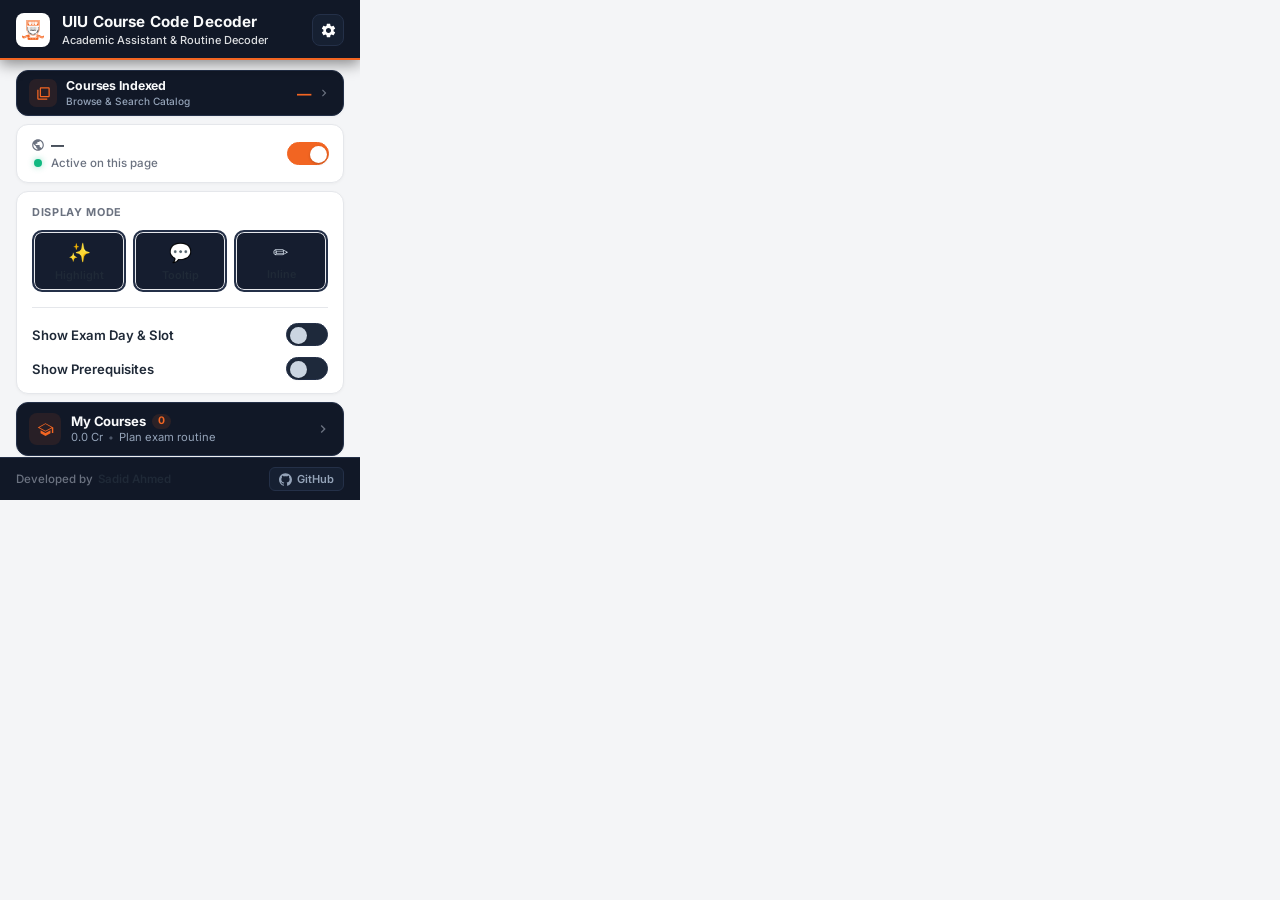
==== popup.html @ 84157f60 "Before editting the header" ====
<!-- popup.html — Extension popup UI: main settings view + sliding course database panel -->
<!DOCTYPE html>
<html lang="en">

<head>
  <meta charset="UTF-8" />
  <meta name="viewport" content="width=device-width, initial-scale=1.0" />
  <title>UIU Course Code Decoder</title>
  <link rel="stylesheet" href="popup.css" />
</head>

<body>

  <div class="modal-overlay" id="confirmModal" role="dialog" aria-modal="true" aria-labelledby="modalText">
    <div class="modal-content">
      <div class="modal-text" id="modalText">Are you sure?</div>
      <div class="modal-actions">
        <button class="btn-modal-cancel" id="modalCancelBtn">Cancel</button>
        <button class="btn-modal-confirm" id="modalConfirmBtn">Confirm</button>
      </div>
    </div>
  </div>

  <!-- Export Modal -->
  <div class="modal-overlay" id="exportModal" role="dialog" aria-modal="true" aria-labelledby="exportModalTitle">
    <div class="modal-content export-modal-content">
      <div class="export-modal-header">
        <div class="export-modal-title-row">
          <svg class="export-modal-icon" viewBox="0 0 24 24">
            <path d="M19 9h-4V3H9v6H5l7 7 7-7zM5 18v2h14v-2H5z" />
          </svg>
          <div class="export-modal-title" id="exportModalTitle">Export Courses</div>
        </div>
        <button type="button" class="export-modal-close-btn" id="exportModalCloseBtn" title="Close export dialog"
          aria-label="Close export dialog">
          <svg viewBox="0 0 24 24">
            <path
              d="M19 6.41L17.59 5 12 10.59 6.41 5 5 6.41 10.59 12 5 17.59 6.41 19 12 13.41 17.59 19 19 17.59 13.41 12z" />
          </svg>
        </button>
      </div>
      <p class="export-modal-desc">Download course data as clean JSON. Compatible with Batch Upload, sharing, and
        repository contributions.</p>

      <div class="export-options-list" id="exportOptionsList"></div>

      <div class="modal-actions" style="margin-top: 14px;">
        <button type="button" class="btn-modal-cancel" id="exportModalCancelBtn" style="width: 100%;">Cancel</button>
      </div>
    </div>
  </div>

<!-- Pre-Commit Import Preview Modal -->
  <div class="modal-overlay" id="importPreviewModal" role="dialog" aria-modal="true" aria-labelledby="previewModalTitle">
    <div class="modal-content preview-modal-content">
      <div class="preview-modal-header">
        <div class="preview-modal-title-row">
          <div class="preview-modal-icon-badge">
            <svg class="preview-modal-icon" viewBox="0 0 24 24">
              <path
                d="M19 3H5c-1.1 0-2 .9-2 2v14c0 1.1.9 2 2 2h14c1.1 0 2-.9 2-2V5c0-1.1-.9-2-2-2zm-5 14H7v-2h7v2zm3-4H7v-2h10v2zm0-4H7V7h10v2z" />
            </svg>
          </div>
          <div>
            <div class="preview-modal-title" id="previewModalTitle">Review &amp; Import Courses</div>
            <div class="preview-modal-subtitle">Verify additions and updates before committing</div>
          </div>
        </div>
        <button type="button" class="preview-modal-close-btn" id="previewCloseBtn" title="Close preview"
          aria-label="Close preview">
          <svg viewBox="0 0 24 24">
            <path
              d="M19 6.41L17.59 5 12 10.59 6.41 5 5 6.41 10.59 12 5 17.59 6.41 19 12 13.41 17.59 19 19 17.59 13.41 12z" />
          </svg>
        </button>
      </div>

      <!-- Diff summary pills -->
      <div class="preview-summary-row" id="previewSummaryRow"></div>

      <!-- Diff items list -->
      <div class="preview-diff-list" id="previewDiffList"></div>

      <div class="preview-modal-actions">
        <button type="button" class="btn-modal-cancel" id="previewCancelBtn">Cancel</button>
        <button type="button" class="btn-modal-confirm" id="previewConfirmBtn">
          <svg viewBox="0 0 24 24" style="width: 13px; height: 13px; fill: currentColor;">
            <path d="M9 16.2L4.8 12l-1.4 1.4L9 19 21 7l-1.4-1.4L9 16.2z" />
          </svg>
          Confirm &amp; Merge
        </button>
      </div>
    </div>
  </div>

  <!-- Community & Contribution Guide Modal -->
  <div class="modal-overlay" id="contributionModal" role="dialog" aria-modal="true" aria-labelledby="contributionModalTitle">
    <div class="modal-content contrib-modal-content">
      <div class="contrib-modal-header">
        <div class="contrib-modal-title-row">
          <div class="contrib-modal-icon-badge">
            <svg viewBox="0 0 24 24">
              <path d="M12 2C6.48 2 2 6.48 2 12s4.48 10 10 10 10-4.48 10-10S17.52 2 12 2zm-1 17.93c-3.95-.49-7-3.85-7-7.93 0-.62.08-1.21.21-1.79L9 15v1c0 1.1.9 2 2 2v1.93zm6.9-2.54c-.26-.81-1-1.39-1.9-1.39h-1v-3c0-.55-.45-1-1-1H8v-2h2c.55 0 1-.45 1-1V7h2c1.1 0 2-.9 2-2v-.41c2.93 1.19 5 4.06 5 7.41 0 2.08-.8 3.97-2.1 5.39z"/>
            </svg>
          </div>
          <h2 id="contributionModalTitle">Community &amp; Contributing</h2>
        </div>
        <button type="button" class="preview-modal-close-btn" id="contribModalCloseBtn" aria-label="Close contribution dialog" title="Close dialog">
          <svg viewBox="0 0 24 24">
            <path d="M19 6.41L17.59 5 12 10.59 6.41 5 5 6.41 10.59 12 5 17.59 6.41 19 12 13.41 17.59 19 19 17.59 13.41 12z"/>
          </svg>
        </button>
      </div>
      <p class="contrib-modal-desc">
        UIU Course Code Decoder is an open-source tool maintained by and for UIU students. Help keep course data, credits, and exam schedules complete for all departments!
      </p>
      <div class="contrib-cards-list">
        <a href="https://github.com/litch07/uiu-course-decoder/blob/main/CONTRIBUTING.md" target="_blank" rel="noopener noreferrer" class="contrib-action-card">
          <div class="contrib-action-icon">
            <svg viewBox="0 0 24 24"><path d="M14 2H6c-1.1 0-1.99.9-1.99 2L4 20c0 1.1.89 2 1.99 2H18c1.1 0 2-.9 2-2V8l-6-6zm2 16H8v-2h8v2zm0-4H8v-2h8v2zm-3-5V3.5L18.5 9H13z"/></svg>
          </div>
          <div class="contrib-action-text">
            <strong>Contributing Guide</strong>
            <span>Learn the course schema, formatting rules, and pull request steps.</span>
          </div>
          <span class="contrib-action-arrow">&rarr;</span>
        </a>
        <button type="button" class="contrib-action-card" id="contribReportIssueBtn">
          <div class="contrib-action-icon warning">
            <svg viewBox="0 0 24 24"><path d="M12 2C6.48 2 2 6.48 2 12s4.48 10 10 10 10-4.48 10-10S17.52 2 12 2zm1 15h-2v-2h2v2zm0-4h-2V7h2v6z"/></svg>
          </div>
          <div class="contrib-action-text">
            <strong>Report Outdated or Missing Data</strong>
            <span>Open a pre-filled issue template to submit new courses, corrections, or routine updates.</span>
          </div>
          <span class="contrib-action-arrow">&rarr;</span>
        </button>
        <button type="button" class="contrib-action-card" id="contribExportCustomBtn">
          <div class="contrib-action-icon success">
            <svg viewBox="0 0 24 24"><path d="M19 9h-4V3H9v6H5l7 7 7-7zM5 18v2h14v-2H5z"/></svg>
          </div>
          <div class="contrib-action-text">
            <strong>Export Custom Courses as JSON</strong>
            <span>Download your custom course additions ready to submit in a PR.</span>
          </div>
          <span class="contrib-action-arrow">&darr;</span>
        </button>
      </div>
      <div class="modal-actions" style="margin-top: 12px;">
        <button type="button" class="btn-modal-cancel" id="contribModalDoneBtn" style="width: 100%;">Close</button>
      </div>
    </div>
  </div>

  <!-- Slide container: holds both views side by side; CSS translateX switches between them -->
  <div class="view-wrapper" id="viewWrapper">

    <!-- View 0: Dedicated Welcome & Onboarding Screen -->
    <div class="view welcome-view" id="welcomeCard" role="region" aria-label="Welcome and Onboarding Guide">
      <div class="welcome-screen-inner">

        <!-- Top Bar with Pill Tag and Dismiss Button -->
        <div class="welcome-topbar">
          <div class="welcome-tag-pill">
            <span class="welcome-tag-dot"></span>
            <span>ACADEMIC COMPANION</span>
          </div>
          <button type="button" class="welcome-skip-btn" id="welcomeDismissBtn" aria-label="Skip onboarding and enter home" title="Skip to Home">
            <svg viewBox="0 0 24 24"><path d="M19 6.41L17.59 5 12 10.59 6.41 5 5 6.41 10.59 12 5 17.59 6.41 19 12 13.41 17.59 19 19 17.59 13.41 12z"/></svg>
          </button>
        </div>

        <!-- Hero Branding -->
        <div class="welcome-hero-section">
          <div class="welcome-brand-badge">
            <img src="icons/icon.png" alt="UIU Course Decoder Logo" class="welcome-brand-img" />
          </div>
          <h1 class="welcome-title">Welcome to UIU Course Decoder!</h1>
          <p class="welcome-subtitle">Your offline academic assistant &amp; routine planner</p>
          <p class="welcome-intro-desc">
            Instantly decode course codes, check exam routines, and inspect prerequisites on any UIU webpage (UCAM, LMS &amp; Sheets).
          </p>
        </div>

        <!-- 3 Feature Highlight Cards -->
        <div class="welcome-feature-list">

          <div class="welcome-feature-card">
            <div class="welcome-feature-icon-box icon-offline">
              <svg viewBox="0 0 24 24">
                <path d="M12 1L3 5v6c0 5.55 3.84 10.74 9 12 5.16-1.26 9-6.45 9-12V5l-9-4zm-2 16l-4-4 1.41-1.41L10 14.17l6.59-6.59L18 9l-8 8z"/>
              </svg>
            </div>
            <div class="welcome-feature-text">
              <div class="welcome-feature-heading">100% Offline &amp; Private</div>
              <div class="welcome-feature-detail">All catalog queries, routine notes, and custom additions stay securely on your device.</div>
            </div>
          </div>

          <div class="welcome-feature-card">
            <div class="welcome-feature-icon-box icon-routine">
              <svg viewBox="0 0 24 24">
                <path d="M19 4h-1V2h-2v2H8V2H6v2H5c-1.11 0-1.99.9-1.99 2L3 20c0 1.1.89 2 2 2h14c1.1 0 2-.9 2-2V6c0-1.1-.9-2-2-2zm0 16H5V10h14v10zm0-12H5V6h14v2zm-7 5h5v5h-5v-5z"/>
              </svg>
            </div>
            <div class="welcome-feature-text">
              <div class="welcome-feature-heading">Exam Routine &amp; Clash Alerts</div>
              <div class="welcome-feature-detail">Add subjects to <em>My Courses</em> to automatically detect same-day exam schedule conflicts.</div>
            </div>
          </div>

          <div class="welcome-feature-card">
            <div class="welcome-feature-icon-box icon-hover">
              <svg viewBox="0 0 24 24">
                <path d="M12 2C6.48 2 2 6.48 2 12s4.48 10 10 10 10-4.48 10-10S17.52 2 12 2zm1 17.93c-3.95-.49-7-3.85-7-7.93 0-.62.08-1.21.21-1.79L9 15v1c0 1.1.9 2 2 2v1.93zm6.9-2.54c-.26-.81-1-1.39-1.9-1.39h-1v-3c0-.55-.45-1-1-1H8v-2h2c.55 0 1-.45 1-1V7h2c1.1 0 2-.9 2-2v-.41c2.93 1.19 5 4.06 5 7.41 0 2.08-.8 3.97-2.1 5.39z"/>
              </svg>
            </div>
            <div class="welcome-feature-text">
              <div class="welcome-feature-heading">Instant Hover Live Decoding</div>
              <div class="welcome-feature-detail">Hover over any course code (e.g. <code>CSE 3421</code>) anywhere on UIU portals to preview it live.</div>
            </div>
          </div>

        </div>

        <!-- Bottom Action CTA -->
        <div class="welcome-bottom-action">
          <button type="button" class="btn-welcome-dismiss" id="welcomeActionBtn" title="Enter Home Dashboard">
            <span>Got it, let's go!</span>
            <svg viewBox="0 0 24 24"><path d="M12 4l-1.41 1.41L16.17 11H4v2h12.17l-5.58 5.59L12 20l8-8z"/></svg>
          </button>
          <div class="welcome-footer-hint">Open-source tool maintained by &amp; for UIU students</div>
        </div>

      </div>
    </div>

    <!-- View 1: Main settings panel -->
    <div class="view main-view" role="region" aria-label="Home Dashboard">

      <div class="header">
        <div class="header-icon">
          <img src="icons/icon.png" alt="Logo" style="width:22px;height:22px;object-fit:contain;" />
        </div>
        <div class="header-text" style="flex: 1;">
          <h1>UIU Course Code Decoder</h1>
          <p>Academic Assistant &amp; Routine Decoder</p>
        </div>
        <button class="header-btn" id="openSettingsBtn" title="Settings &amp; Preferences">
          <svg style="width:17px;height:17px;fill:white;" viewBox="0 0 24 24">
            <path
              d="M19.14 12.94c.04-.3.06-.61.06-.94 0-.32-.02-.64-.07-.94l2.03-1.58c.18-.14.23-.41.12-.61l-1.92-3.32c-.12-.22-.37-.29-.59-.22l-2.39.96c-.5-.38-1.03-.7-1.62-.94l-.36-2.54c-.04-.24-.24-.41-.48-.41h-3.84c-.24 0-.43.17-.47.41l-.36 2.54c-.59.24-1.13.57-1.62.94l-2.39-.96c-.22-.08-.47 0-.59.22L2.74 8.87c-.12.21-.08.47.12.61l2.03 1.58c-.05.3-.09.63-.09.94s.02.64.07.94l-2.03 1.58c-.18.14-.23.41-.12.61l1.92 3.32c.12.22.37.29.59.22l2.39-.96c.5.38 1.03.7 1.62.94l.36 2.54c.05.24.24.41.48.41h3.84c.24 0 .44-.17.47-.41l.36-2.54c.59-.24 1.13-.56 1.62-.94l2.39.96c.22.08.47 0 .59-.22l1.92-3.32c.12-.22.07-.47-.12-.61l-2.01-1.58zM12 15.6c-1.98 0-3.6-1.62-3.6-3.6s1.62-3.6 3.6-3.6 3.6 1.62 3.6 3.6-1.62 3.6-3.6 3.6z" />
          </svg>
          <span id="settingsBadge" class="settings-badge" style="display: none;"></span>
        </button>
      </div>

      <!-- Overdue sync alert banner on Home Screen -->
      <div id="homeSyncAlert" class="home-sync-alert" style="display: none;" title="Open Catalog Sync">
        <div class="home-sync-alert-content">
          <svg viewBox="0 0 24 24">
            <path
              d="M12 2C6.48 2 2 6.48 2 12s4.48 10 10 10 10-4.48 10-10S17.52 2 12 2zm1 15h-2v-2h2v2zm0-4h-2V7h2v6z" />
          </svg>
          <span>Catalog has not been updated in over 2 months</span>
        </div>
        <span class="home-sync-alert-link">
          Sync database
          <svg viewBox="0 0 24 24">
            <path d="M8.59 16.59L13.17 12 8.59 7.41 10 6l6 6-6 6-1.41-1.41z" />
          </svg>
        </span>
      </div>

      <div class="body">
        <!-- Top Hero: Clickable Course Catalog Card -->
        <button class="stat-pill stat-pill-interactive" id="openCoursesBtn" type="button" aria-label="Browse Course Database" title="Click to browse course database">
          <div class="stat-pill-left">
            <div class="stat-pill-icon">
              <svg viewBox="0 0 24 24">
                <path d="M4 6H2v14c0 1.1.9 2 2 2h14v-2H4V6zm16-4H8c-1.1 0-2 .9-2 2v12c0 1.1.9 2 2 2h12c1.1 0 2-.9 2-2V4c0-1.1-.9-2-2-2zm0 14H8V4h12v12z"/>
              </svg>
            </div>
            <div class="stat-pill-info">
              <span class="stat-label">Courses Indexed</span>
              <span class="stat-sub">Browse &amp; Search Catalog</span>
            </div>
          </div>
          <div class="stat-pill-right">
            <span class="stat-value" id="courseCount">—</span>
            <svg class="stat-pill-arrow" viewBox="0 0 24 24">
              <path d="M8.59 16.59L13.17 12 8.59 7.41 10 6l6 6-6 6-1.41-1.41z"/>
            </svg>
          </div>
        </button>

        <div class="card site-card">
          <div class="site-card-header">
            <div class="site-info">
              <div class="site-domain-row">
                <svg class="site-icon" viewBox="0 0 24 24">
                  <path
                    d="M12 2C6.48 2 2 6.48 2 12s4.48 10 10 10 10-4.48 10-10S17.52 2 12 2zm-1 17.93c-3.95-.49-7-3.85-7-7.93 0-.62.08-1.21.21-1.79L9 15v1c0 1.1.9 2 2 2v1.93zm6.9-2.54c-.26-.81-1-1.39-1.9-1.39h-1v-3c0-.55-.45-1-1-1H8v-2h2c.55 0 1-.45 1-1V7h2c1.1 0 2-.9 2-2v-.41c2.93 1.19 5 4.06 5 7.41 0 2.08-.8 3.97-2.1 5.39z" />
                </svg>
                <span class="site-domain" id="currentSite">—</span>
              </div>
              <div class="site-status">
                <span class="status-dot active" id="statusDot"></span>
                <span id="statusText">Active on this page</span>
              </div>
            </div>
            <label class="switch" id="toggleLabel" title="Toggle extension on this domain">
              <input type="checkbox" id="siteToggle" checked />
              <span class="switch-track"></span>
            </label>
          </div>
        </div>

        <div class="card" id="displaySettingsCard">
          <span class="card-title">Display Mode</span>
          <div class="mode-group" role="radiogroup" aria-label="Decoder display mode">
            <label class="mode-option">
              <input type="radio" name="mode" value="highlight" id="modeHighlight" />
              <span class="mode-btn" title="Yellow background, name on hover">
                <span class="mode-icon">✨</span>
                <span class="mode-name">Highlight</span>
              </span>
            </label>
            <label class="mode-option">
              <input type="radio" name="mode" value="tooltip" id="modeTooltip" />
              <span class="mode-btn" title="Hover to see full name">
                <span class="mode-icon">💬</span>
                <span class="mode-name">Tooltip</span>
              </span>
            </label>
            <label class="mode-option">
              <input type="radio" name="mode" value="inline" id="modeInline" />
              <span class="mode-btn" title="Adds full name in parentheses">
                <span class="mode-icon">✏️</span>
                <span class="mode-name">Inline</span>
              </span>
            </label>
          </div>

          <hr class="divider" style="margin: 4px 0;" />

          <div class="toggle-row">
            <div>
              <div class="toggle-label">Show Exam Day &amp; Slot</div>
            </div>
            <label class="switch">
              <input type="checkbox" id="showExamInfoToggle" />
              <span class="switch-track"></span>
            </label>
          </div>

          <div class="toggle-row">
            <div>
              <div class="toggle-label">Show Prerequisites</div>
            </div>
            <label class="switch">
              <input type="checkbox" id="showPrerequisitesToggle" />
              <span class="switch-track"></span>
            </label>
          </div>
        </div>

        <!-- Feature 1: My Courses Hub Card -->
        <button class="card enrolled-hub-card enrolled-quick-card" id="homeEnrolledCard" type="button" aria-label="Open My Courses and Exam Routine">
          <div class="enrolled-hub-top">
            <div class="enrolled-hub-icon">
              <svg viewBox="0 0 24 24">
                <path d="M12 3L1 9l11 6 9-4.91V17h2V9L12 3zM3.45 9L12 4.34 20.55 9 12 13.66 3.45 9zM5 13.18v4L12 21l7-3.82v-4L12 17l-7-3.82z"/>
              </svg>
            </div>
            <div class="enrolled-hub-info">
              <div class="enrolled-hub-title-row">
                <span class="enrolled-hub-title">My Courses</span>
                <span class="enrolled-hub-count-chip"><span id="homeEnrolledCount">0</span></span>
              </div>
              <div class="enrolled-hub-sub">
                <span id="homeEnrolledCredits">0.0 Cr</span>
                <span class="enrolled-hub-dot">&bull;</span>
                <span id="homeEnrolledStatusHint">Plan exam routine</span>
              </div>
            </div>
            <div class="enrolled-hub-arrow">
              <svg viewBox="0 0 24 24">
                <path d="M8.59 16.59L13.17 12 8.59 7.41 10 6l6 6-6 6-1.41-1.41z"/>
              </svg>
            </div>
          </div>
          <div class="clash-badge danger" id="homeClashBadge" style="display: none;">
            &#9888;&#65039; Exam Schedule Notice
          </div>
        </button>


      </div>

      <div class="footer">
        <div class="footer-left">
          <span>Developed by</span>
          <a href="https://github.com/litch07" target="_blank" rel="noopener noreferrer" class="footer-author">Sadid Ahmed</a>
        </div>
        <a href="https://github.com/litch07/uiu-course-decoder" target="_blank" rel="noopener noreferrer"
          class="footer-github-btn" title="View Source on GitHub">
          <svg viewBox="0 0 24 24">
            <path
              d="M12 .297c-6.63 0-12 5.373-12 12 0 5.303 3.438 9.8 8.205 11.385.6.113.82-.258.82-.577 0-.285-.01-1.04-.015-2.04-3.338.724-4.042-1.61-4.042-1.61C4.422 18.07 3.633 17.7 3.633 17.7c-1.087-.744.084-.729.084-.729 1.205.084 1.838 1.236 1.838 1.236 1.07 1.835 2.809 1.305 3.495.998.108-.776.417-1.305.76-1.605-2.665-.3-5.466-1.332-5.466-5.93 0-1.31.465-2.38 1.235-3.22-.135-.303-.54-1.523.105-3.176 0 0 1.005-.322 3.3 1.23.96-.267 1.98-.399 3-.405 1.02.006 2.04.138 3 .405 2.28-1.552 3.285-1.23 3.285-1.23.645 1.653.24 2.873.12 3.176.765.84 1.23 1.91 1.23 3.22 0 4.61-2.805 5.625-5.475 5.92.42.36.81 1.096.81 2.22 0 1.606-.015 2.896-.015 3.286 0 .315.21.69.825.57C20.565 22.092 24 17.592 24 12.297c0-6.627-5.373-12-12-12" />
          </svg>
          <span>GitHub</span>
        </a>
      </div>
    </div>

    <!-- View 2: Course database panel (slides in from the right) -->
    <div class="view courses-view" role="region" aria-label="Course Database">

      <div class="header">
        <button class="header-back" id="backBtn" title="Go back">
          <svg style="width:16px;height:16px;fill:white;" viewBox="0 0 24 24">
            <path d="M20 11H7.83l5.59-5.59L12 4l-8 8 8 8 1.41-1.41L7.83 13H20v-2z" />
          </svg>
        </button>
        <div class="header-text" style="flex:1;">
          <h1 id="coursesPanelTitle">Course Catalog</h1>
          <p id="coursesPanelCount">Browse &amp; search all courses</p>
        </div>
        <div class="header-actions">
          <button type="button" id="openContribModalBtn" class="header-export-btn" title="Contributing &amp; Community Guide" aria-label="Community &amp; Contributing Guide">
            <svg style="width:16px;height:16px;fill:currentColor;" viewBox="0 0 24 24">
              <path d="M12 2C6.48 2 2 6.48 2 12s4.48 10 10 10 10-4.48 10-10S17.52 2 12 2zm1 15h-2v-6h2v6zm0-8h-2V7h2v2z"/>
            </svg>
          </button>
          <button type="button" id="exportCoursesBtn" class="header-export-btn" title="Export Courses"
            aria-label="Export Courses">
            <svg style="width:16px;height:16px;fill:currentColor;" viewBox="0 0 24 24">
              <path d="M19 9h-4V3H9v6H5l7 7 7-7zM5 18v2h14v-2H5z" />
            </svg>
          </button>
          <button id="viewTrashBtn" class="header-trash-btn" title="Trash Bin">
            <svg style="width:16px;height:16px;fill:currentColor;" viewBox="0 0 24 24">
              <path d="M6 19c0 1.1.9 2 2 2h8c1.1 0 2-.9 2-2V7H6v12zM19 4h-3.5l-1-1h-5l-1 1H5v2h14V4z" />
            </svg>
            <div id="trashBadge"
              style="position: absolute; top: -4px; right: -4px; background: var(--danger); color: white; border-radius: 50%; font-size: 0.55rem; width: 15px; height: 15px; display: none; align-items: center; justify-content: center; font-weight: bold; border: 1.5px solid var(--accent); line-height: 1;">
            </div>
          </button>
          <button type="button" class="header-btn" id="coursesSettingsBtn" title="Settings &amp; Preferences" aria-label="Settings &amp; Preferences">
            <svg style="width:16px;height:16px;fill:white;" viewBox="0 0 24 24">
              <path d="M19.14 12.94c.04-.3.06-.61.06-.94 0-.32-.02-.64-.07-.94l2.03-1.58c.18-.14.23-.41.12-.61l-1.92-3.32c-.12-.22-.37-.29-.59-.22l-2.39.96c-.5-.38-1.03-.7-1.62-.94l-.36-2.54c-.04-.24-.24-.41-.48-.41h-3.84c-.24 0-.43.17-.47.41l-.36 2.54c-.59.24-1.13.57-1.62.94l-2.39-.96c-.22-.08-.47 0-.59.22L2.74 8.87c-.12.21-.08.47.12.61l2.03 1.58c-.05.3-.09.63-.09.94s.02.64.07.94l-2.03 1.58c-.18.14-.23.41-.12.61l1.92 3.32c.12.22.37.29.59.22l2.39-.96c.5.38 1.03.7 1.62.94l.36 2.54c.05.24.24.41.48.41h3.84c.24 0 .44-.17.47-.41l.36-2.54c.59-.24 1.13-.56 1.62-.94l2.39.96c.22.08.47 0 .59-.22l1.92-3.32c.12-.22.07-.47-.12-.61l-2.01-1.58zM12 15.6c-1.98 0-3.6-1.62-3.6-3.6s1.62-3.6 3.6-3.6 3.6 1.62 3.6 3.6-1.62 3.6-3.6 3.6z"/>
            </svg>
          </button>
        </div>
      </div>

      <div class="body">

        <!-- Search -->
        <div class="search-row">
          <span class="search-icon">
            <svg style="width:14px;height:14px;fill:currentColor;" viewBox="0 0 24 24">
              <path
                d="M15.5 14h-.79l-.28-.27A6.471 6.471 0 0 0 16 9.5 6.5 6.5 0 1 0 9.5 16c1.61 0 3.09-.59 4.23-1.57l.27.28v.79l5 4.99L20.49 19l-4.99-5zm-6 0C7.01 14 5 11.99 5 9.5S7.01 5 9.5 5 14 7.01 14 9.5 11.99 14 9.5 14z" />
            </svg>
          </span>
          <input type="text" id="courseSearch" placeholder="Search by code or name…" autocomplete="off"
            spellcheck="false" />
          <button type="button" class="search-clear-btn" id="searchClearBtn" title="Clear search"
            aria-label="Clear search">
            <svg viewBox="0 0 24 24">
              <path
                d="M19 6.41L17.59 5 12 10.59 6.41 5 5 6.41 10.59 12 5 17.59 6.41 19 12 13.41 17.59 19 19 17.59 13.41 12z" />
            </svg>
          </button>
        </div>

        <!-- Filter row -->
        <div class="filter-row" id="courseFilterRow" role="group" aria-label="Course list filters">
          <button class="filter-btn active" data-filter="all">All</button>
          <button class="filter-btn" data-filter="user"><span class="filter-dot dot-user"></span>User Added</button>
          <button class="filter-btn" data-filter="edited"><span class="filter-dot dot-edited"></span>Edited</button>
          <button class="filter-btn" data-filter="official"><span
              class="filter-dot dot-official"></span>Official</button>
        </div>

        <!-- Trash actions row -->
        <div class="filter-row" id="trashActionsRow" style="display: none; gap: 8px;">
          <button class="btn-trash-action restore" id="restoreAllBtn">
            <svg style="width:13px;height:13px;fill:currentColor;" viewBox="0 0 24 24">
              <path
                d="M13 3a9 9 0 0 0-9 9H1l3.89 3.89.07.14L9 12H6c0-3.87 3.13-7 7-7s7 3.13 7 7-3.13 7-7 7c-1.93 0-3.68-.79-4.94-2.06l-1.42 1.42A8.896 8.896 0 0 0 13 21a9 9 0 0 0 0-18zm-1 5v5l4.28 2.54.72-1.21-3.5-2.08V8H12z" />
            </svg>
            Restore All
          </button>
          <button class="btn-trash-action empty" id="emptyTrashBtn">
            <svg style="width:13px;height:13px;fill:currentColor;" viewBox="0 0 24 24">
              <path d="M6 19c0 1.1.9 2 2 2h8c1.1 0 2-.9 2-2V7H6v12zM19 4h-3.5l-1-1h-5l-1 1H5v2h14V4z" />
            </svg>
            Empty Trash
          </button>
        </div>

        <!-- Course list card with fixed header -->
        <div class="course-table-card" id="courseTableCard">
          <div class="course-grid-header" id="courseListHeader" style="display: none;">
            <div>Code</div>
            <div>Name</div>
            <div>Type</div>
            <div id="colHeaderAction" style="text-align: right;"></div>
          </div>
          <div class="course-scroll" id="courseList">
            <div class="empty-state">
              <div class="empty-icon">📚</div>
              <div class="empty-title">Loading Courses</div>
              <div class="empty-subtitle">Please wait while course data is loaded…</div>
            </div>
          </div>
        </div>

        <button type="button" class="btn-courses" id="openImportBtn" style="margin-top: 2px;">
          <svg style="width:15px;height:15px;fill:currentColor;flex-shrink:0;" viewBox="0 0 24 24">
            <path d="M19 13h-6v6h-2v-6H5v-2h6V5h2v6h6v2z" />
          </svg>
          Add / Import Courses
        </button>



      </div>
    </div>

    <!-- View 3: Course details panel -->
    <div class="view details-view" role="region" aria-label="Course Details">
      <div class="header">
        <button class="header-back" id="detailsBackBtn" title="Back to Courses">
          <svg class="course-header-outline" viewBox="0 0 24 24" fill="none" stroke="currentColor" stroke-width="1.8" stroke-linecap="round" stroke-linejoin="round" aria-hidden="true"><path d="M19 12H5m7-7-7 7 7 7"/></svg>
        </button>
        <div class="header-text" style="flex:1;">
          <div class="details-header-title-row">
            <h1 id="detailsCourseCode">Course Details</h1>
            <span class="origin-badge official" id="detailsOriginBadge">Official</span>
          </div>
          <p id="detailsCourseSubtitle">Course Information &amp; Routine</p>
        </div>
        <div class="header-actions">
          <button type="button" class="header-export-btn" id="detailsInfoBtn" title="How to contribute or report wrong data" aria-label="Contributing &amp; Community Guide">
            <svg class="course-header-outline" viewBox="0 0 24 24" fill="none" stroke="currentColor" stroke-width="1.8" stroke-linecap="round" stroke-linejoin="round" aria-hidden="true"><path d="M12 8h.01M12 11v5M22 12a10 10 0 1 1-20 0 10 10 0 0 1 20 0Z"/></svg>
          </button>
          <button type="button" class="header-btn" id="detailsSettingsBtn" title="Settings &amp; Preferences" aria-label="Settings &amp; Preferences">
            <svg style="width:16px;height:16px;fill:white;" viewBox="0 0 24 24">
              <path d="M19.14 12.94c.04-.3.06-.61.06-.94 0-.32-.02-.64-.07-.94l2.03-1.58c.18-.14.23-.41.12-.61l-1.92-3.32c-.12-.22-.37-.29-.59-.22l-2.39.96c-.5-.38-1.03-.7-1.62-.94l-.36-2.54c-.04-.24-.24-.41-.48-.41h-3.84c-.24 0-.43.17-.47.41l-.36 2.54c-.59.24-1.13.57-1.62.94l-2.39-.96c-.22-.08-.47 0-.59.22L2.74 8.87c-.12.21-.08.47.12.61l2.03 1.58c-.05.3-.09.63-.09.94s.02.64.07.94l-2.03 1.58c-.18.14-.23.41-.12.61l1.92 3.32c.12.22.37.29.59.22l2.39-.96c.5.38 1.03.7 1.62.94l.36 2.54c.05.24.24.41.48.41h3.84c.24 0 .44-.17.47-.41l.36-2.54c.59-.24 1.13-.56 1.62-.94l2.39.96c.22.08.47 0 .59-.22l1.92-3.32c.12-.22.07-.47-.12-.61l-2.01-1.58zM12 15.6c-1.98 0-3.6-1.62-3.6-3.6s1.62-3.6 3.6-3.6 3.6 1.62 3.6 3.6-1.62 3.6-3.6 3.6z"/>
            </svg>
          </button>
        </div>
      </div>

      <div class="body">
        <!-- Routine Enrollment Action Card -->
        <div class="detail-enroll-card" id="detailEnrollCard">
          <div class="detail-enroll-status-col">
            <div class="detail-enroll-status-row">
              <span class="detail-enroll-indicator" id="detailEnrollIndicator"></span>
              <span class="detail-enroll-status-text" id="detailEnrollStatusText">Not in Trimester Routine</span>
            </div>
            <span class="detail-enroll-hint" id="detailEnrollHint">Add to track credits and detect exam schedule clashes</span>
          </div>
          <button type="button" class="btn-enroll-toggle" id="detailsEnrollBtn" title="Toggle enrollment in this course">
            <svg class="enroll-star-icon" viewBox="0 0 24 24"><path d="M12 17.27L18.18 21l-1.64-7.03L22 9.24l-7.19-.61L12 2 9.19 8.63 2 9.24l5.46 4.73L5.82 21z"/></svg>
            <span id="detailsEnrollBtnText">Enroll</span>
          </button>
        </div>

        <!-- Clash Warning Banner in Course Details (Task 3.2) -->
        <div class="detail-clash-warning" id="detailClashWarning" style="display: none;">
          <svg class="clash-alert-icon" viewBox="0 0 24 24"><path d="M12 2C6.48 2 2 6.48 2 12s4.48 10 10 10 10-4.48 10-10S17.52 2 12 2zm1 15h-2v-2h2v2zm0-4h-2V7h2v6z"/></svg>
          <span id="detailClashText">Exam routine clashes with another enrolled course</span>
        </div>

        <!-- Post-Save Contribution Prompt Banner in Course Details -->
        <div class="detail-contrib-banner" id="detailSaveContribPrompt" style="display: none;">
          <div class="detail-contrib-banner-header">
            <div class="detail-contrib-banner-icon">
              <svg viewBox="0 0 24 24">
                <path d="M12 2C6.48 2 2 6.48 2 12s4.48 10 10 10 10-4.48 10-10S17.52 2 12 2zm-2 15l-5-5 1.41-1.41L10 14.17l7.59-7.59L19 8l-9 9z"/>
              </svg>
            </div>
            <div class="detail-contrib-banner-text">
              <div class="detail-contrib-banner-title">Changes Saved Locally!</div>
              <div class="detail-contrib-banner-desc">Help keep UIU course information complete by proposing your update to the official catalog.</div>
            </div>
            <button type="button" class="detail-contrib-banner-close" id="detailSaveContribClose" aria-label="Dismiss banner" title="Dismiss">&times;</button>
          </div>
          <div class="detail-contrib-banner-actions">
            <button type="button" class="btn-detail-contrib-github" id="detailSaveContribGithubBtn" title="Propose this update to the official catalog on GitHub">
              <svg class="btn-detail-contrib-github-icon" viewBox="0 0 24 24" aria-hidden="true">
                <path fill-rule="evenodd" clip-rule="evenodd" d="M12 2C6.477 2 2 6.484 2 12.017c0 4.425 2.865 8.18 6.839 9.504.5.092.682-.217.682-.483 0-.237-.008-.868-.013-1.703-2.782.605-3.369-1.343-3.369-1.343-.454-1.158-1.11-1.466-1.11-1.466-.908-.62.069-.608.069-.608 1.003.07 1.53 1.032 1.53 1.032.892 1.53 2.341 1.088 2.91.832.092-.647.35-1.088.636-1.338-2.22-.253-4.555-1.113-4.555-4.951 0-1.093.39-1.988 1.029-2.688-.103-.253-.446-1.272.098-2.65 0 0 .84-.27 2.75 1.026A9.564 9.564 0 0112 6.844c.85.004 1.705.115 2.504.337 1.909-1.296 2.747-1.027 2.747-1.027.546 1.379.202 2.398.1 2.651.64.7 1.028 1.595 1.028 2.688 0 3.848-2.339 4.695-4.566 4.943.359.309.678.92.678 1.855 0 1.338-.012 2.419-.012 2.747 0 .268.18.58.688.482A10.019 10.019 0 0022 12.017C22 6.484 17.522 2 12 2z"/>
              </svg>
              <span>Submit to GitHub</span>
            </button>
            <button type="button" class="btn-detail-contrib-done" id="detailSaveContribDoneBtn" title="Return to Course Catalog">
              <span>Back to Catalog &rarr;</span>
            </button>
          </div>
        </div>

        <div class="prereq-launcher-card" id="detailPrereqLauncherCard">
          <button type="button" class="btn-open-prereq-flow" id="btnOpenPrereqFlow" aria-controls="prereqFlowView">
            <svg class="roadmap-button-icon" viewBox="0 0 24 24" fill="none" stroke="currentColor" stroke-width="1.8" stroke-linecap="round" stroke-linejoin="round" aria-hidden="true"><path d="M6 3v12a3 3 0 0 0 3 3h9m-4-4 4 4-4 4M6 7h8a3 3 0 0 1 3 3v1"/></svg>
            <span class="roadmap-button-copy">
              <span id="btnOpenPrereqFlowText">Course roadmap</span>
              <span class="roadmap-button-counts" id="roadmapButtonCounts">0 prerequisites · Opens 0 courses</span>
            </span>
            <svg class="roadmap-button-chevron" viewBox="0 0 24 24" fill="none" stroke="currentColor" stroke-width="1.8" stroke-linecap="round" stroke-linejoin="round" aria-hidden="true"><path d="m9 5 7 7-7 7"/></svg>
          </button>
        </div>

        <!-- Directly Editable Course Customization Card (Open & Immediately Accessible) -->
        <div class="detail-form-container" id="detailsFormContainer">
          <div class="details-card">
            

            <div class="form-group">
              <label class="form-label" for="detailName">Course Name <span class="required">*</span></label>
              <input type="text" id="detailName" class="form-input" placeholder="Course Name (Required)" />
            </div>

            <div class="form-group">
              <div class="form-label-row">
                <label class="form-label" for="detailPrereq">Prerequisites</label>
                <label class="form-checkbox-inline" for="detailNoPrereq">
                  <input type="checkbox" id="detailNoPrereq" class="form-checkbox-sm" />
                  <span>None (Direct entry)</span>
                </label>
              </div>
              <input type="text" id="detailPrereq" class="form-input" placeholder="e.g. CSE 1111, MATH 1151" />
            </div>

            <div class="form-group">
              <label class="form-label" for="detailPrereqNote">Prerequisite Note</label>
              <input type="text" id="detailPrereqNote" class="form-input"
                placeholder="e.g. Minimum completed credit 70" />
            </div>

            <div class="form-row form-row-3col">
              <div class="form-group" style="flex: 1;">
                <label class="form-label" for="detailDay">Exam Day</label>
                <input type="text" id="detailDay" class="form-input" placeholder="e.g. Day 4" />
              </div>
              <div class="form-group" style="flex: 1;">
                <label class="form-label" for="detailSlot">Exam Slot</label>
                <input type="text" id="detailSlot" class="form-input" placeholder="e.g. T2" />
              </div>
              <div class="form-group" style="flex: 1;">
                <label class="form-label" for="detailCredits">Credits</label>
                <input type="number" id="detailCredits" class="form-input" placeholder="e.g. 3.0" step="0.5" min="0" max="15" />
              </div>
            </div>
            <div class="form-checkbox-row">
              <label class="form-checkbox-label" for="detailInClass">
                <input type="checkbox" id="detailInClass" class="form-checkbox" />
                <span>In-class evaluation / Lab viva (No central routine exam)</span>
              </label>
            </div>

            <div class="details-actions">
              <button class="btn-save-details" id="detailSaveBtn">
                <svg viewBox="0 0 24 24">
                  <path d="M9 16.2L4.8 12l-1.4 1.4L9 19 21 7l-1.4-1.4L9 16.2z" />
                </svg>
                Save Changes
              </button>
              <button class="btn-del-details" id="detailDelBtn">
                <svg viewBox="0 0 24 24">
                  <path d="M6 19c0 1.1.9 2 2 2h8c1.1 0 2-.9 2-2V7H6v12zM19 4h-3.5l-1-1h-5l-1 1H5v2h14V4z" />
                </svg>
                Delete Course
              </button>
            </div>
          </div>
        </div>

        <details class="report-card" id="detailReportCard">
          <summary class="report-card-header">
            <span class="report-card-icon-badge" id="detailReportIconBadge">
              <svg viewBox="0 0 24 24" id="detailReportIcon">
                <path id="detailReportIconPath" fill-rule="evenodd" clip-rule="evenodd" d="M12 2C6.477 2 2 6.484 2 12.017c0 4.425 2.865 8.18 6.839 9.504.5.092.682-.217.682-.483 0-.237-.008-.868-.013-1.703-2.782.605-3.369-1.343-3.369-1.343-.454-1.158-1.11-1.466-1.11-1.466-.908-.62.069-.608.069-.608 1.003.07 1.53 1.032 1.53 1.032.892 1.53 2.341 1.088 2.91.832.092-.647.35-1.088.636-1.338-2.22-.253-4.555-1.113-4.555-4.951 0-1.093.39-1.988 1.029-2.688-.103-.253-.446-1.272.098-2.65 0 0 .84-.27 2.75 1.026A9.564 9.564 0 0112 6.844c.85.004 1.705.115 2.504.337 1.909-1.296 2.747-1.027 2.747-1.027.546 1.379.202 2.398.1 2.651.64.7 1.028 1.595 1.028 2.688 0 3.848-2.339 4.695-4.566 4.943.359.309.678.92.678 1.855 0 1.338-.012 2.419-.012 2.747 0 .268.18.58.688.482A10.019 10.019 0 0022 12.017C22 6.484 17.522 2 12 2z"/>
              </svg>
            </span>
            <span class="report-card-header-text">
              <span class="report-card-title" id="detailReportTitle">Upload to Official Repository</span>
              <span class="report-card-subtitle" id="detailReportSubtitle">Saved locally on this device</span>
            </span>
          </summary>
          <div class="report-card-body" id="detailReportBody">
            This course is currently stored on your browser. Upload it to the community catalog so all UIU students can automatically decode it!
          </div>
          <button type="button" class="btn-report-issue" id="reportIssueBtn"
            title="Upload this user-added course to the official repository via GitHub">
            <svg class="report-btn-icon" id="detailReportBtnIcon" viewBox="0 0 24 24">
              <path id="detailReportBtnIconPath" fill-rule="evenodd" clip-rule="evenodd" d="M12 2C6.477 2 2 6.484 2 12.017c0 4.425 2.865 8.18 6.839 9.504.5.092.682-.217.682-.483 0-.237-.008-.868-.013-1.703-2.782.605-3.369-1.343-3.369-1.343-.454-1.158-1.11-1.466-1.11-1.466-.908-.62.069-.608.069-.608 1.003.07 1.53 1.032 1.53 1.032.892 1.53 2.341 1.088 2.91.832.092-.647.35-1.088.636-1.338-2.22-.253-4.555-1.113-4.555-4.951 0-1.093.39-1.988 1.029-2.688-.103-.253-.446-1.272.098-2.65 0 0 .84-.27 2.75 1.026A9.564 9.564 0 0112 6.844c.85.004 1.705.115 2.504.337 1.909-1.296 2.747-1.027 2.747-1.027.546 1.379.202 2.398.1 2.651.64.7 1.028 1.595 1.028 2.688 0 3.848-2.339 4.695-4.566 4.943.359.309.678.92.678 1.855 0 1.338-.012 2.419-.012 2.747 0 .268.18.58.688.482A10.019 10.019 0 0022 12.017C22 6.484 17.522 2 12 2z"/>
            </svg>
            <span id="detailReportBtnText">Submit Course to GitHub</span>
            <svg class="report-external-icon" viewBox="0 0 24 24">
              <path d="M5 17.59L15.59 7H9V5h10v10h-2V8.41L6.41 19 5 17.59z" />
            </svg>
          </button>
          <div class="report-card-footer">
            <span id="detailReportFooterHint">Open-source community project</span>
            <a href="https://github.com/litch07/uiu-course-decoder/blob/main/CONTRIBUTING.md" target="_blank"
              rel="noopener noreferrer" class="report-contribute-link">Contributing Guide &rarr;</a>
          </div>
        </details>
      </div>
    </div>

    <!-- View: Dedicated Prerequisite Tree & Unlocks Flow View -->
    <div class="view flow-view" id="prereqFlowView" role="region" aria-label="Course Roadmap and Prerequisite Tree">
      <div class="header">
        <button class="header-back" id="flowBackBtn" title="Back to Course Details" aria-label="Back to Course Details">
          <svg class="course-header-outline" viewBox="0 0 24 24" fill="none" stroke="currentColor" stroke-width="1.8" stroke-linecap="round" stroke-linejoin="round" aria-hidden="true"><path d="M19 12H5m7-7-7 7 7 7"/></svg>
        </button>
        <div class="header-text" style="flex:1;">
          <div class="details-header-title-row">
            <h1 id="flowCourseCode">Course Code</h1>
            <span class="origin-badge official" id="flowOriginBadge">Official</span>
          </div>
          <p id="flowCourseSubtitle">Prerequisite roadmap</p>
        </div>
        <div class="header-actions">
          <!-- Code / Name switch in header toolbar -->
          <div class="prereq-view-toggle" id="prereqViewToggle" role="group" aria-label="Badge display mode" style="display: none;">
            <button type="button" class="prereq-toggle-btn is-active" id="prereqToggleCode"
              aria-pressed="true" title="Show course codes">
              Code
            </button>
            <button type="button" class="prereq-toggle-btn" id="prereqToggleName"
              aria-pressed="false" title="Show course names">
              Name
            </button>
          </div>
          <button type="button" class="header-btn" id="flowSettingsBtn" title="Settings &amp; Preferences" aria-label="Settings &amp; Preferences">
            <svg style="width:16px;height:16px;fill:white;" viewBox="0 0 24 24">
              <path d="M19.14 12.94c.04-.3.06-.61.06-.94 0-.32-.02-.64-.07-.94l2.03-1.58c.18-.14.23-.41.12-.61l-1.92-3.32c-.12-.22-.37-.29-.59-.22l-2.39.96c-.5-.38-1.03-.7-1.62-.94l-.36-2.54c-.04-.24-.24-.41-.48-.41h-3.84c-.24 0-.43.17-.47.41l-.36 2.54c-.59.24-1.13.57-1.62.94l-2.39-.96c-.22-.08-.47 0-.59.22L2.74 8.87c-.12.21-.08.47.12.61l2.03 1.58c-.05.3-.09.63-.09.94s.02.64.07.94l-2.03 1.58c-.18.14-.23.41-.12.61l1.92 3.32c.12.22.37.29.59.22l2.39-.96c.5.38 1.03.7 1.62.94l.36 2.54c.05.24.24.41.48.41h3.84c.24 0 .44-.17.47-.41l.36-2.54c.59-.24 1.13-.56 1.62-.94l2.39.96c.22.08.47 0 .59-.22l1.92-3.32c.12-.22.07-.47-.12-.61l-2.01-1.58zM12 15.6c-1.98 0-3.6-1.62-3.6-3.6s1.62-3.6 3.6-3.6 3.6 1.62 3.6 3.6-1.62 3.6-3.6 3.6z"/>
            </svg>
          </button>
        </div>
      </div>

      <div class="body flow-body">
        <div class="prereq-tree-section" id="prereqTreeSection">

          <details class="prereq-tree-card" id="prereqChainCard" open>
            <summary class="prereq-tree-header">
              <span class="prereq-tree-title-group">
                <span class="prereq-tree-label">Prerequisite path</span>
              </span>
              <span class="prereq-tree-count" id="prereqChainCount">0</span>
            </summary>
            <div class="prereq-tree-body roadmap-stages" id="prereqChainBody"></div>
          </details>

          <div class="flow-note-card" id="flowPrereqNoteCard" style="display: none;">
            <svg class="flow-note-icon" viewBox="0 0 24 24" fill="none" stroke="currentColor" stroke-width="1.8" stroke-linecap="round" stroke-linejoin="round" aria-hidden="true"><path d="M12 8h.01M12 11v5M22 12a10 10 0 1 1-20 0 10 10 0 0 1 20 0Z"/></svg>
            <div class="flow-note-content">
              <strong>Requirement</strong>
              <span id="flowPrereqNoteText"></span>
            </div>
          </div>

          <div class="flow-anchor-card" id="flowAnchorCard" role="group" aria-label="Selected course">
            <div class="flow-anchor-inner">
              <div class="flow-anchor-meta">
                <strong class="flow-anchor-code" id="flowAnchorCode">CODE</strong>
                <span id="flowHeroCredits">Credits unlisted</span>
              </div>
              <h2 class="flow-anchor-title" id="flowHeroTitle">Course Title</h2>
            </div>
          </div>

          <details class="prereq-tree-card" id="unlocksCard" open>
            <summary class="prereq-tree-header">
              <span class="prereq-tree-title-group">
                <span class="prereq-tree-label">What comes next</span>
              </span>
              <span class="prereq-tree-count" id="unlocksCount">0</span>
            </summary>
            <div class="prereq-tree-body roadmap-next" id="unlocksBody"></div>
          </details>

        </div>
      </div>
    </div>

    <!-- View 4: Import courses panel -->
    <div class="view import-view" role="region" aria-label="Add or Import Courses">
      <div class="header">
        <button class="header-back" id="importBackBtn" title="Go back">
          <svg style="width:16px;height:16px;fill:white;" viewBox="0 0 24 24">
            <path d="M20 11H7.83l5.59-5.59L12 4l-8 8 8 8 1.41-1.41L7.83 13H20v-2z" />
          </svg>
        </button>
        <div class="header-text" style="flex:1;">
          <h1>Add &amp; Import Courses</h1>
          <p id="importViewSubtitle">Add single course or bulk JSON</p>
        </div>
        <div class="header-actions">
          <button type="button" class="header-export-btn" id="importInfoBtn" title="Community Contributing Guide" aria-label="Community Contributing Guide">
            <svg style="width:16px;height:16px;fill:currentColor;" viewBox="0 0 24 24">
              <path d="M12 2C6.48 2 2 6.48 2 12s4.48 10 10 10 10-4.48 10-10S17.52 2 12 2zm1 15h-2v-6h2v6zm0-8h-2V7h2v2z"/>
            </svg>
          </button>
          <button type="button" class="header-btn" id="importSettingsBtn" title="Settings &amp; Preferences" aria-label="Settings &amp; Preferences">
            <svg style="width:16px;height:16px;fill:white;" viewBox="0 0 24 24">
              <path d="M19.14 12.94c.04-.3.06-.61.06-.94 0-.32-.02-.64-.07-.94l2.03-1.58c.18-.14.23-.41.12-.61l-1.92-3.32c-.12-.22-.37-.29-.59-.22l-2.39.96c-.5-.38-1.03-.7-1.62-.94l-.36-2.54c-.04-.24-.24-.41-.48-.41h-3.84c-.24 0-.43.17-.47.41l-.36 2.54c-.59.24-1.13.57-1.62.94l-2.39-.96c-.22-.08-.47 0-.59.22L2.74 8.87c-.12.21-.08.47.12.61l2.03 1.58c-.05.3-.09.63-.09.94s.02.64.07.94l-2.03 1.58c-.18.14-.23.41-.12.61l1.92 3.32c.12.22.37.29.59.22l2.39-.96c.5.38 1.03.7 1.62.94l.36 2.54c.05.24.24.41.48.41h3.84c.24 0 .44-.17.47-.41l.36-2.54c.59-.24 1.13-.56 1.62-.94l2.39.96c.22.08.47 0 .59-.22l1.92-3.32c.12-.22.07-.47-.12-.61l-2.01-1.58zM12 15.6c-1.98 0-3.6-1.62-3.6-3.6s1.62-3.6 3.6-3.6 3.6 1.62 3.6 3.6-1.62 3.6-3.6 3.6z"/>
            </svg>
          </button>
        </div>
      </div>
      <div class="body">
        <!-- Segmented Tab Navigation -->
        <div class="import-tab-nav" role="tablist" aria-label="Course import options">
          <button type="button" class="import-tab-btn active" id="tabSingleCourse" role="tab" aria-selected="true" aria-controls="singleCourseSection">
            <svg style="width:13px;height:13px;fill:currentColor;" viewBox="0 0 24 24">
              <path d="M19 13h-6v6h-2v-6H5v-2h6V5h2v6h6v2z" />
            </svg>
            Single Course
          </button>
          <button type="button" class="import-tab-btn" id="tabBulkImport" role="tab" aria-selected="false" aria-controls="bulkImportSection">
            <svg style="width:13px;height:13px;fill:currentColor;" viewBox="0 0 24 24">
              <path
                d="M14 2H6c-1.1 0-1.99.9-1.99 2L4 20c0 1.1.89 2 1.99 2H18c1.1 0 2-.9 2-2V8l-6-6zm2 16H8v-2h8v2zm0-4H8v-2h8v2zm-3-5V3.5L18.5 9H13z" />
            </svg>
            Batch Upload
          </button>
        </div>

        <!-- Section 1: Single Course Form -->
        <div class="single-course-container" id="singleCourseSection">
          <!-- State 1: Clean, Professional Input Form -->
          <div class="single-course-card" id="singleCourseFormState">
            <!-- Section Header: Course Identity -->
            <div class="form-section-header">
              <div class="form-section-title">
                <svg viewBox="0 0 24 24">
                  <path d="M12 2C6.48 2 2 6.48 2 12s4.48 10 10 10 10-4.48 10-10S17.52 2 12 2zm1 15h-2v-6h2v6zm0-8h-2V7h2v2z" />
                </svg>
                <span>Course Identity</span>
              </div>
            </div>

            <!-- Row 1: Code (2fr) + Credits (1fr) -->
            <div class="form-row-code-cr">
              <div class="form-group">
                <label class="form-label" for="singleCourseCode">Course Code <span class="required-star">*</span></label>
                <input type="text" class="form-input" id="singleCourseCode" placeholder="e.g. CSE 3715 or ACT 1111"
                  autocomplete="off" spellcheck="false" />
              </div>
              <div class="form-group">
                <label class="form-label" for="singleCourseCredits">Credits</label>
                <input type="number" class="form-input" id="singleCourseCredits" placeholder="3.0" step="0.5" min="0" max="15"
                  autocomplete="off" />
              </div>
            </div>

            <!-- Row 2: Title (Full width) -->
            <div class="form-group">
              <label class="form-label" for="singleCourseName">Course Title <span class="required-star">*</span></label>
              <input type="text" class="form-input" id="singleCourseName" placeholder="e.g. Software Engineering"
                autocomplete="off" />
            </div>

            <!-- Collapsible Accordion: Schedule & Prerequisites (Optional) -->
            <div class="form-accordion" id="singleCourseAccordion">
              <button type="button" class="form-accordion-toggle" id="singleCourseAccordionToggle" aria-expanded="false" aria-controls="singleCourseAccordionBody">
                <div class="accordion-toggle-left">
                  <svg class="accordion-icon" viewBox="0 0 24 24">
                    <path d="M11.99 2C6.47 2 2 6.48 2 12s4.47 10 9.99 10C17.52 22 22 17.52 22 12S17.52 2 11.99 2zM12 20c-4.42 0-8-3.58-8-8s3.58-8 8-8 8 3.58 8 8-3.58 8-8 8zm.5-13H11v6l5.25 3.15.75-1.23-4.5-2.67z" />
                  </svg>
                  <span>Schedule &amp; Prerequisites</span>
                  <span class="accordion-opt-pill">Optional</span>
                </div>
                <svg class="accordion-arrow" viewBox="0 0 24 24">
                  <path d="M7.41 8.59L12 13.17l4.59-4.58L18 10l-6 6-6-6 1.41-1.41z"/>
                </svg>
              </button>

              <div class="form-accordion-body" id="singleCourseAccordionBody" style="display: none;">
                <!-- Schedule Type Segmented Selector -->
                <div class="schedule-mode-selector">
                  <label class="schedule-radio-pill active" id="pillExamRoutine">
                    <input type="radio" name="singleExamMode" id="examModeRoutine" value="routine" checked />
                    <span>Central Routine</span>
                  </label>
                  <label class="schedule-radio-pill" id="pillExamInClass">
                    <input type="radio" name="singleExamMode" id="examModeInClass" value="inclass" />
                    <span>In-Class / Lab Viva</span>
                  </label>
                </div>

                <!-- Central Routine Day & Slot Row -->
                <div class="form-row-2col" id="routineInputsRow">
                  <div class="form-group">
                    <label class="form-label" for="singleCourseDay">Exam Day</label>
                    <input type="text" class="form-input" id="singleCourseDay" placeholder="e.g. D1, D2, or D3" autocomplete="off" />
                  </div>
                  <div class="form-group">
                    <label class="form-label" for="singleCourseSlot">Exam Slot</label>
                    <input type="text" class="form-input" id="singleCourseSlot" placeholder="e.g. T1, T2, or T3" autocomplete="off" />
                  </div>
                </div>

                <!-- Hidden checkbox to maintain backward compatibility with tests & logic -->
                <input type="checkbox" id="singleCourseInClass" style="display: none;" />

                <!-- Prerequisites Input with None toggle -->
                <div class="form-group" style="margin-top: 6px;">
                  <div class="form-label-row">
                    <label class="form-label" for="singleCoursePrereq">Prerequisites</label>
                    <label class="form-checkbox-inline" for="singleCourseNoPrereq">
                      <input type="checkbox" id="singleCourseNoPrereq" class="form-checkbox-sm" />
                      <span>None (Direct entry)</span>
                    </label>
                  </div>
                  <input type="text" class="form-input" id="singleCoursePrereq"
                    placeholder="e.g. CSE 2215, CSE 2216 (comma separated)" autocomplete="off" />
                </div>

                <!-- Prerequisite Note -->
                <div class="form-group">
                  <label class="form-label" for="singleCoursePrereqNote">Prerequisite Note</label>
                  <input type="text" class="form-input" id="singleCoursePrereqNote"
                    placeholder="e.g. Minimum 70 completed credits" autocomplete="off" />
                </div>
              </div>
            </div>

            <div class="import-msg" id="singleCourseMsg" style="display: none;"></div>

            <!-- Form Actions -->
            <div class="import-actions">
              <button class="btn-import" id="addSingleCourseBtn">
                <svg style="width:14px;height:14px;fill:white;" viewBox="0 0 24 24">
                  <path d="M19 13h-6v6h-2v-6H5v-2h6V5h2v6h6v2z" />
                </svg>
                Add Course to Catalog
              </button>
              <button class="btn-clear" id="clearSingleFormBtn">
                <svg style="width:14px;height:14px;fill:currentColor;" viewBox="0 0 24 24">
                  <path d="M19 6.41L17.59 5 12 10.59 6.41 5 5 6.41 10.59 12 5 17.59 6.41 19 12 13.41 17.59 19 19 17.59 13.41 12z" />
                </svg>
                Clear
              </button>
            </div>
          </div>

          <!-- State 2: Dedicated Post-Add Success & GitHub Action Screen -->
          <div class="single-course-card success-card" id="singleCourseSuccessState" style="display: none;">
            <div class="success-header">
              <div class="success-icon-badge">
                <svg viewBox="0 0 24 24">
                  <path d="M9 16.2L4.8 12l-1.4 1.4L9 19 21 7l-1.4-1.4L9 16.2z" />
                </svg>
              </div>
              <div class="success-header-text">
                <h3>Course Added to Catalog!</h3>
                <p>Saved to your local extension database</p>
              </div>
            </div>

            <!-- Summary card of the newly added course -->
            <div class="added-course-preview">
              <div class="preview-code-row">
                <span class="preview-code" id="successCourseCode">CSE 3715</span>
                <span class="preview-credits" id="successCourseCredits">3.0 Cr</span>
              </div>
              <div class="preview-name" id="successCourseName">Software Engineering</div>
              <div class="preview-meta-row">
                <span class="preview-meta-badge" id="successCourseMeta">Day D1 • Slot T2</span>
                <span class="preview-meta-badge" id="successCoursePrereq">Prereq: CSE 2215</span>
              </div>
            </div>

            <!-- Community GitHub Action Box (has id="singleCourseContribPrompt") -->
            <div class="success-community-card contrib-prompt-card" id="singleCourseContribPrompt">
              <div class="community-card-header">
                <div class="community-icon-box">
                  <svg viewBox="0 0 24 24">
                    <path d="M12 2C6.477 2 2 6.477 2 12c0 4.42 2.87 8.17 6.84 9.5.5.08.66-.23.66-.5v-1.69c-2.77.6-3.36-1.34-3.36-1.34-.46-1.16-1.11-1.47-1.11-1.47-.91-.62.07-.6.07-.6 1 .07 1.53 1.03 1.53 1.03.87 1.52 2.34 1.07 2.91.83.1-.65.35-1.09.63-1.34-2.22-.25-4.55-1.11-4.55-4.92 0-1.11.38-2 1.03-2.71-.1-.25-.45-1.29.1-2.64 0 0 .84-.27 2.75 1.02.79-.22 1.65-.33 2.5-.33.85 0 1.71.11 2.5.33 1.91-1.29 2.75-1.02 2.75-1.02.55 1.35.2 2.39.1 2.64.65.71 1.03 1.6 1.03 2.71 0 3.82-2.34 4.66-4.57 4.91.36.31.69.92.69 1.85V21c0 .27.16.59.67.5C19.14 20.16 22 16.42 22 12A10 10 0 0 0 12 2z"/>
                  </svg>
                </div>
                <div class="community-text">
                  <strong>Share with UIU Community?</strong>
                  <span id="contribPromptDesc">Submit this course to the official catalog on GitHub so all students can decode it.</span>
                </div>
                <button type="button" class="btn-community-dismiss" id="contribDismissBtn" title="Dismiss" aria-label="Dismiss">&times;</button>
              </div>
              <button type="button" class="btn-github-submit" id="contribSubmitGithubBtn">
                <svg viewBox="0 0 24 24">
                  <path d="M12 2C6.477 2 2 6.477 2 12c0 4.42 2.87 8.17 6.84 9.5.5.08.66-.23.66-.5v-1.69c-2.77.6-3.36-1.34-3.36-1.34-.46-1.16-1.11-1.47-1.11-1.47-.91-.62.07-.6.07-.6 1 .07 1.53 1.03 1.53 1.03.87 1.52 2.34 1.07 2.91.83.1-.65.35-1.09.63-1.34-2.22-.25-4.55-1.11-4.55-4.92 0-1.11.38-2 1.03-2.71-.1-.25-.45-1.29.1-2.64 0 0 .84-.27 2.75 1.02.79-.22 1.65-.33 2.5-.33.85 0 1.71.11 2.5.33 1.91-1.29 2.75-1.02 2.75-1.02.55 1.35.2 2.39.1 2.64.65.71 1.03 1.6 1.03 2.71 0 3.82-2.34 4.66-4.57 4.91.36.31.69.92.69 1.85V21c0 .27.16.59.67.5C19.14 20.16 22 16.42 22 12A10 10 0 0 0 12 2z"/>
                </svg>
                <span>Submit to GitHub (1-Click)</span>
              </button>
            </div>

            <!-- Post-add Action Buttons -->
            <div class="success-actions">
              <button type="button" class="btn-success-add-another" id="successAddAnotherBtn">
                <svg viewBox="0 0 24 24">
                  <path d="M19 13h-6v6h-2v-6H5v-2h6V5h2v6h6v2z" />
                </svg>
                <span>Add Another Course</span>
              </button>
              <button type="button" class="btn-success-view-catalog" id="successViewCatalogBtn">
                <span>View in Catalog</span>
                <svg viewBox="0 0 24 24">
                  <path d="M8.59 16.59L13.17 12 8.59 7.41 10 6l6 6-6 6-1.41-1.41z"/>
                </svg>
              </button>
            </div>
          </div>
        </div>

        <div class="card bulk-import-card" id="bulkImportSection" style="display: none;">
          <div class="bulk-import-header">
            <div class="form-section-title">
              <svg viewBox="0 0 24 24">
                <path
                  d="M14 2H6c-1.1 0-1.99.9-1.99 2L4 20c0 1.1.89 2 1.99 2H18c1.1 0 2-.9 2-2V8l-6-6zm2 16H8v-2h8v2zm0-4H8v-2h8v2zm-3-5V3.5L18.5 9H13z" />
              </svg>
              <span>Batch Upload (JSON)</span>
            </div>
            <button type="button" class="btn-copy-sample" id="copySampleBtn" title="Copy Sample JSON">
              <svg viewBox="0 0 24 24">
                <path
                  d="M16 1H4c-1.1 0-2 .9-2 2v14h2V3h12V1zm3 4H8c-1.1 0-2 .9-2 2v14c0 1.1.9 2 2 2h11c1.1 0 2-.9 2-2V7c0-1.1-.9-2-2-2zm0 16H8V7h11v14z" />
              </svg>
              <span>Copy</span>
            </button>
          </div>
          <div class="import-hint">
            <svg class="import-hint-icon" viewBox="0 0 24 24">
              <path d="M12 2C6.48 2 2 6.48 2 12s4.48 10 10 10 10-4.48 10-10S17.52 2 12 2zm1 15h-2v-6h2v6zm0-8h-2V7h2v2z"/>
            </svg>
            <div class="import-hint-text">
              Import courses via JSON file or text. Click <strong>Copy</strong> for schema template. Course code &amp; title required.
            </div>
          </div>
          <!-- File Drag-and-Drop Zone -->
          <div class="file-drop-zone" id="fileDropZone" tabindex="0" role="button"
            aria-label="Upload JSON course catalog">
            <input type="file" id="jsonFileInput" accept=".json,application/json" style="display: none;" />
            <div class="drop-zone-idle" id="dropZoneIdle">
              <div class="drop-zone-icon-circle">
                <svg class="drop-zone-icon" viewBox="0 0 24 24" aria-hidden="true">
                  <path
                    d="M19.35 10.04C18.67 6.59 15.64 4 12 4 9.11 4 6.6 5.64 5.35 8.04 2.34 8.36 0 10.91 0 14c0 3.31 2.69 6 6 6h13c2.76 0 5-2.24 5-5 0-2.64-2.05-4.78-4.65-4.96zM14 13v4h-4v-4H7l5-5 5 5h-3z" />
                </svg>
              </div>
              <div class="drop-zone-text-group">
                <div class="drop-zone-primary-line">
                  <span class="drop-zone-main-text">Drop your JSON catalog here,</span>
                  <span class="drop-zone-or">or</span>
                  <button type="button" class="drop-zone-browse-pill" id="browseFileBtn">browse files</button>
                </div>
                <div class="drop-zone-sub">Supports valid UIU JSON schema up to 2 MB</div>
              </div>
            </div>
            <div class="drop-zone-file-info" id="dropZoneFileInfo" style="display: none;"></div>
          </div>

          <div class="drop-zone-divider-bar">
            <span>or paste JSON directly</span>
          </div>

          <div class="editor-header-bar">
            <span class="editor-label">JSON Editor</span>
            <span class="editor-badge" id="batchJsonBadge">Ready</span>
          </div>
          <textarea class="json-textarea" id="jsonInput" spellcheck="false"
            placeholder='{&#10;  "CSE 3715": {&#10;    "name": "Software Engineering",&#10;    "examDay": "D1",&#10;    "examSlot": "T1",&#10;    "prerequisites": [&#10;      "CSE 2215",&#10;      "CSE 2216"&#10;    ]&#10;  },&#10;  "ACT 1111": {&#10;    "name": "Financial Accounting",&#10;    "examDay": "",&#10;    "examSlot": "",&#10;    "prerequisites": []&#10;  }&#10;}'></textarea>
          <div class="import-msg" id="importMsg"></div>
          <div class="import-actions">
            <button class="btn-import" id="importBtn">
              <svg style="width:14px;height:14px;fill:white;" viewBox="0 0 24 24">
                <path d="M19 9h-4V3H9v6H5l7 7 7-7zm-8 2V5h2v6h1.17L12 13.17 9.83 11H11zm-6 7h14v2H5z" />
              </svg>
              Import &amp; Merge
            </button>
            <button class="btn-clear" id="clearBtn">
              <svg style="width:14px;height:14px;fill:currentColor;" viewBox="0 0 24 24">
                <path
                  d="M19 6.41L17.59 5 12 10.59 6.41 5 5 6.41 10.59 12 5 17.59 6.41 19 12 13.41 17.59 19 19 17.59 13.41 12z" />
              </svg>
              Clear
            </button>
          </div>
        </div>
      </div>
    </div>

    <!-- View: My Courses & Exam Routine (Dedicated Student Planner) -->
    <div class="view mycourses-view" role="region" aria-label="My Courses and Exam Routine">
      <div class="header">
        <button class="header-back" id="myCoursesBackBtn" title="Go back" aria-label="Back to home">
          <svg style="width:16px;height:16px;fill:white;" viewBox="0 0 24 24">
            <path d="M20 11H7.83l5.59-5.59L12 4l-8 8 8 8 1.41-1.41L7.83 13H20v-2z" />
          </svg>
        </button>
        <div class="header-text" style="flex:1;">
          <h1>My Courses &amp; Routine</h1>
          <p id="myCoursesHeaderSubtitle">0 enrolled courses &bull; 0.0 credits</p>
        </div>
        <div class="header-actions">
          <button type="button" class="header-export-btn" id="exportRoutineMdBtn" title="Export Enrolled Courses &amp; Routine (.md)" aria-label="Export Enrolled Courses &amp; Routine">
            <svg style="width:16px;height:16px;fill:currentColor;" viewBox="0 0 24 24">
              <path d="M19 9h-4V3H9v6H5l7 7 7-7zM5 18v2h14v-2H5z"/>
            </svg>
          </button>
        </div>
      </div>

      <div class="body">
        <!-- Quick Add Spotlight Bar -->
        <div class="mycourses-search-container" id="myCoursesAddCard">
          <div class="mycourses-search-box">
            <svg class="mycourses-search-icon" viewBox="0 0 24 24">
              <path d="M15.5 14h-.79l-.28-.27A6.471 6.471 0 0 0 16 9.5 6.5 6.5 0 1 0 9.5 16c1.61 0 3.09-.59 4.23-1.57l.27.28v.79l5 4.99L20.49 19l-4.99-5zm-6 0C7.01 14 5 11.99 5 9.5S7.01 5 9.5 5 14 7.01 14 9.5 11.99 14 9.5 14z" />
            </svg>
            <input type="text" id="myCoursesSearchInput" placeholder="Search course code or title (e.g. CSE 2215)…" autocomplete="off" spellcheck="false" />
            <button type="button" class="mycourses-search-clear" id="myCoursesSearchClearBtn" style="display: none;" title="Clear search" aria-label="Clear search">&times;</button>
          </div>
          <!-- Dropdown autocomplete suggestions -->
          <div class="mycourses-suggestions-list" id="myCoursesSuggestionsList" style="display: none;"></div>
        </div>

                <!-- Exam Routine Clash Alert Card -->
        <div class="clash-alert-box" id="clashAlertBox" style="display: none;">
          <div class="clash-alert-header">
            <span class="clash-alert-icon-wrap" id="clashAlertIconWrap">
              <svg viewBox="0 0 24 24">
                <path d="M12 2C6.48 2 2 6.48 2 12s4.48 10 10 10 10-4.48 10-10S17.52 2 12 2zm1 15h-2v-2h2v2zm0-4h-2V7h2v6z"/>
              </svg>
            </span>
            <div class="clash-alert-text">
              <span class="clash-alert-title" id="clashAlertTitle">Same-Day Final Exams Scheduled</span>
              <span class="clash-alert-subtitle" id="clashAlertSubtitle" style="display: none;"></span>
            </div>
          </div>
          <div class="clash-alert-list" id="clashAlertList"></div>
        </div>

<div class="enrolled-summary-card" id="enrolledSummaryCard">
          <div class="enrolled-summary-header">
            <div class="enrolled-summary-title">
              <span class="enrolled-summary-label">Enrolled Summary</span>
              <div class="enrolled-summary-stats">
                <strong><span id="enrolledTotalCourses">0</span> courses</strong>
                <span class="stat-dot-sep">&bull;</span>
                <strong><span id="enrolledTotalCredits">0.0</span> credits</strong>
              </div>
            </div>
            <button type="button" class="btn-clear-enrolled" id="clearEnrolledBtn" title="Drop all courses">
              <svg viewBox="0 0 24 24" style="width:11px;height:11px;fill:currentColor;flex-shrink:0;">
                <path d="M6 19c0 1.1.9 2 2 2h8c1.1 0 2-.9 2-2V7H6v12zM19 4h-3.5l-1-1h-5l-1 1H5v2h14V4z"/>
              </svg>
              Drop All
            </button>
          </div>
        </div>

        <!-- Enrolled Course Cards List -->
        <div class="mycourses-list" id="myCoursesList"></div>

        <!-- Empty State -->
        <div class="mycourses-empty" id="myCoursesEmptyState" style="display: none;">
          <div class="mycourses-empty-illustration">
            <svg viewBox="0 0 24 24">
              <path d="M12 3L1 9l11 6 9-4.91V17h2V9L12 3zM3.45 9L12 4.34 20.55 9 12 13.66 3.45 9zM5 13.18v4L12 21l7-3.82v-4L12 17l-7-3.82z"/>
            </svg>
          </div>
          <div class="mycourses-empty-title">Your Trimester Routine is Empty</div>
          <div class="mycourses-empty-desc">Quickly add your courses using the search box above to calculate credits, build your exam routine, and detect schedule clashes.</div>
          <button type="button" class="btn-browse-catalog-cta" id="browseCatalogFromMyCoursesBtn">
            <svg viewBox="0 0 24 24" style="width:14px;height:14px;fill:currentColor;">
              <path d="M4 6H2v14c0 1.1.9 2 2 2h14v-2H4V6zm16-4H8c-1.1 0-2 .9-2 2v12c0 1.1.9 2 2 2h12c1.1 0 2-.9 2-2V4c0-1.1-.9-2-2-2zm-1 9H9V9h10v2zm-4 4H9v-2h6v2zm4-8H9V5h10v2z"/>
            </svg>
            Browse Course Catalog
          </button>
        </div>
      </div>
    </div>

    <!-- View 5: Settings & Preferences panel -->
    <div class="view settings-view" role="region" aria-label="Settings and Preferences">
      <div class="header">
        <button class="header-back" id="settingsBackBtn" title="Go back">
          <svg style="width:16px;height:16px;fill:white;" viewBox="0 0 24 24">
            <path d="M20 11H7.83l5.59-5.59L12 4l-8 8 8 8 1.41-1.41L7.83 13H20v-2z" />
          </svg>
        </button>
        <div class="header-text" style="flex:1;">
          <h1>Settings &amp; Preferences</h1>
          <p>Theme, site permissions &amp; sync</p>
        </div>
      </div>

      <div class="body">
        <!-- Card 0: Appearance & Theme (Task 3.4) -->
        <div class="card" id="themeSettingsCard">
          <span class="card-title">
            <svg style="width:13px;height:13px;fill:currentColor;" viewBox="0 0 24 24">
              <path d="M12 3c-4.97 0-9 4.03-9 9s4.03 9 9 9c.83 0 1.5-.67 1.5-1.5 0-.39-.15-.74-.39-1.01-.23-.26-.38-.61-.38-.99 0-.83.67-1.5 1.5-1.5H16c2.76 0 5-2.24 5-5 0-4.42-4.03-8-9-8zm-5.5 9c-.83 0-1.5-.67-1.5-1.5S5.67 9 6.5 9 8 9.67 8 10.5 7.33 12 6.5 12zm3-4C8.67 8 8 7.33 8 6.5S8.67 5 9.5 5s1.5.67 1.5 1.5S10.33 8 9.5 8zm5 0c-.83 0-1.5-.67-1.5-1.5S13.67 5 14.5 5s1.5.67 1.5 1.5S15.33 8 14.5 8zm3 4c-.83 0-1.5-.67-1.5-1.5S16.67 9 17.5 9s1.5.67 1.5 1.5-.67 1.5-1.5 1.5z" />
            </svg>
            Appearance &amp; Theme
          </span>
          <div class="theme-options-group" id="themeOptionsGroup" role="radiogroup" aria-label="Theme selection">
            <button type="button" class="theme-option-btn active" id="themeSystem" data-theme-val="system" role="radio" aria-checked="true">
              <svg class="theme-icon" viewBox="0 0 24 24">
                <path d="M20 18c1.1 0 1.99-.9 1.99-2L22 6c0-1.1-.9-2-2-2H4c-1.1 0-2 .9-2 2v10c0 1.1.9 2 2 2H0v2h24v-2h-4zM4 6h16v10H4V6z"/>
              </svg>
              <span>System</span>
            </button>
            <button type="button" class="theme-option-btn" id="themeLight" data-theme-val="light" role="radio" aria-checked="false">
              <svg class="theme-icon" viewBox="0 0 24 24">
                <path d="M12 7c-2.76 0-5 2.24-5 5s2.24 5 5 5 5-2.24 5-5-2.24-5-5-5zM2 13h2c.55 0 1-.45 1-1s-.45-1-1-1H2c-.55 0-1 .45-1 1s.45 1 1 1zm18 0h2c.55 0 1-.45 1-1s-.45-1-1-1h-2c-.55 0-1 .45-1 1s.45 1 1 1zM11 2v2c0 .55.45 1 1 1s1-.45 1-1V2c0-.55-.45-1-1-1s-1 .45-1 1zm0 18v2c0 .55.45 1 1 1s1-.45 1-1v-2c0-.55-.45-1-1-1s-1 .45-1 1zM5.99 4.58a.996.996 0 0 0-1.41 0 .996.996 0 0 0 0 1.41l1.06 1.06c.39.39 1.03.39 1.41 0s.39-1.03 0-1.41L5.99 4.58zm12.37 12.37a.996.996 0 0 0-1.41 0 .996.996 0 0 0 0 1.41l1.06 1.06c.39.39 1.03.39 1.41 0s.39-1.03 0-1.41l-1.06-1.06zm1.06-10.96a.996.996 0 0 0 0-1.41.996.996 0 0 0-1.41 0l-1.06 1.06c-.39.39-.39 1.03 0 1.41s1.03.39 1.41 0l1.06-1.06zM7.05 18.36a.996.996 0 0 0 0-1.41.996.996 0 0 0-1.41 0l-1.06 1.06c-.39.39-.39 1.03 0 1.41s1.03.39 1.41 0l1.06-1.06z"/>
              </svg>
              <span>Light</span>
            </button>
            <button type="button" class="theme-option-btn" id="themeDark" data-theme-val="dark" role="radio" aria-checked="false">
              <svg class="theme-icon" viewBox="0 0 24 24">
                <path d="M21 12.79A9 9 0 1 1 11.21 3 7 7 0 0 0 21 12.79z"/>
              </svg>
              <span>Dark</span>
            </button>
          </div>
          <div id="themeStatusHint" class="theme-status-hint">
            System theme automatically adapts to your operating system or browser mode.
          </div>
        </div>

        <!-- Card 1: Allowed Domains -->
        <div class="card">
          <div class="card-title-row">
            <span class="card-title">
              <svg style="width:13px;height:13px;fill:currentColor;" viewBox="0 0 24 24">
                <path
                  d="M12 2C6.48 2 2 6.48 2 12s4.48 10 10 10 10-4.48 10-10S17.52 2 12 2zm-1 17.93c-3.95-.49-7-3.85-7-7.93 0-.62.08-1.21.21-1.79L9 15v1c0 1.1.9 2 2 2v1.93zm6.9-2.54c-.26-.81-1-1.39-1.9-1.39h-1v-3c0-.55-.45-1-1-1H8v-2h2c.55 0 1-.45 1-1V7h2c1.1 0 2-.9 2-2v-.41c2.93 1.19 5 4.06 5 7.41 0 2.08-.8 3.97-2.1 5.39z" />
              </svg>
              Allowed Domains <span class="card-title-hint">(Supports *)</span>
            </span>
            <span class="domains-count-badge" id="domainsCountBadge">0 domains</span>
          </div>

          <div class="allowlist-input-row">
            <input type="text" id="allowlistInput" placeholder="e.g. ucam.uiu.ac.bd" />
            <button id="allowlistBtn">Add</button>
          </div>

          <!-- Domain Search & Filter Bar -->
          <div class="domain-search-row" id="domainSearchRow" style="display: none;">
            <div class="domain-search-box">
              <svg class="domain-search-icon" viewBox="0 0 24 24">
                <path d="M15.5 14h-.79l-.28-.27A6.471 6.471 0 0 0 16 9.5 6.5 6.5 0 1 0 9.5 16c1.61 0 3.09-.59 4.23-1.57l.27.28v.79l5 4.99L20.49 19l-4.99-5zm-6 0C7.01 14 5 11.99 5 9.5S7.01 5 9.5 5 14 7.01 14 9.5 11.99 14 9.5 14z" />
              </svg>
              <input type="text" id="domainSearchInput" placeholder="Filter domains..." aria-label="Filter domains" />
              <button type="button" class="domain-search-clear" id="domainSearchClearBtn" style="display: none;" title="Clear filter" aria-label="Clear filter">&times;</button>
            </div>
          </div>

          <!-- Bulk Selection Toolbar -->
          <div class="domain-bulk-toolbar" id="domainBulkToolbar" style="display: none;">
            <label class="domain-select-all-label">
              <input type="checkbox" id="domainSelectAll" aria-label="Select all domains" />
              <span id="domainSelectAllText">Select All</span>
            </label>
            <div class="domain-bulk-actions">
              <button type="button" class="btn-bulk-remove-domains" id="bulkRemoveDomainsBtn" disabled aria-label="Remove selected domains">
                <svg viewBox="0 0 24 24" style="width: 11px; height: 11px; fill: currentColor;">
                  <path d="M6 19c0 1.1.9 2 2 2h8c1.1 0 2-.9 2-2V7H6v12zM19 4h-3.5l-1-1h-5l-1 1H5v2h14V4z" />
                </svg>
                <span id="bulkRemoveDomainsBtnText">Remove Selected</span>
              </button>
            </div>
          </div>

          <div id="allowlistContainer" class="allowlist-container"></div>
          <div style="font-size: 0.65rem; color: var(--text-muted); line-height: 1.35; margin-top: 2px;">
            The extension only runs on websites in this list. Use <code>*</code> for wildcards (e.g.
            <code>*.uiu.ac.bd</code>).
          </div>
        </div>

        <!-- Card 2: Database Sync & Cloud Updates -->
        <div class="card">
          <span class="card-title">
            <svg style="width:13px;height:13px;fill:currentColor;" viewBox="0 0 24 24">
              <path
                d="M19.35 10.04C18.67 6.59 15.64 4 12 4 9.11 4 6.6 5.64 5.35 8.04 2.34 8.36 0 10.91 0 14c0 3.31 2.69 6 6 6h13c2.76 0 5-2.24 5-5 0-2.64-2.05-4.78-4.65-4.96zM14 13v4h-4v-4H7l5-5 5 5h-3z" />
            </svg>
            Official Catalog Sync
          </span>

          <div id="syncReminderBanner" class="sync-reminder-banner" style="display: none; margin-bottom: 8px;">
            <svg style="width:14px;height:14px;fill:currentColor;flex-shrink:0;" viewBox="0 0 24 24">
              <path
                d="M12 2C6.48 2 2 6.48 2 12s4.48 10 10 10 10-4.48 10-10S17.52 2 12 2zm1 15h-2v-2h2v2zm0-4h-2V7h2v6z" />
            </svg>
            <span>Course catalog has not been updated in over 2 months. Sync database to fetch the latest official
              course mappings &amp; exam schedules.</span>
          </div>

          <button class="btn-courses btn-sync" id="syncBtn">
            <svg class="sync-icon" style="width:14px;height:14px;fill:currentColor;flex-shrink:0;" viewBox="0 0 24 24">
              <path
                d="M12 4V1L8 5l4 4V6c3.31 0 6 2.69 6 6 0 1.01-.25 1.97-.7 2.8l1.46 1.46C19.54 15.03 20 13.57 20 12c0-4.42-3.58-8-8-8zm0 14c-3.31 0-6-2.69-6-6 0-1.01.25-1.97.7-2.8L5.24 7.74C4.46 8.97 4 10.43 4 12c0 4.42 3.58 8 8 8v3l4-4-4-4v3z" />
            </svg>
            <span id="syncBtnText">Sync Course Database</span>
          </button>
          <div id="syncTime"
            style="font-size: 0.65rem; color: var(--text-muted); text-align: center; margin-top: -4px;">
            Never synced</div>

          <!-- Sync result diff summary box -->
          <div id="syncResultBox" class="sync-card">
            <div class="sync-card-header">
              <div class="sync-card-status">
                <span id="syncResultDot" class="sync-card-dot"></span>
                <span id="syncResultTitle">Database is up to date</span>
              </div>
              <div class="sync-card-header-actions">
                <div class="sync-card-time-group">
                  <span class="sync-card-time-label">Last synced</span>
                  <span id="syncResultTime" class="sync-card-time"></span>
                </div>
                <button type="button" class="sync-card-dismiss-btn" id="syncResultDismissBtn" title="Dismiss summary"
                  aria-label="Dismiss summary">
                  <svg viewBox="0 0 24 24">
                    <path
                      d="M19 6.41L17.59 5 12 10.59 6.41 5 5 6.41 10.59 12 5 17.59 6.41 19 12 13.41 17.59 19 19 17.59 13.41 12z" />
                  </svg>
                </button>
              </div>
            </div>
            <div id="syncResultDesc" class="sync-card-desc">Your local course catalog matches the official repository.
            </div>
            <div id="syncResultBadges" class="sync-metrics-row" style="display: none;"></div>
            <div id="syncResultDetails" class="sync-diff-section" style="display: none;"></div>
          </div>
        </div>

        <!-- Card 3: Danger Zone / Catalog Reset -->
        <div class="card danger-card" id="dangerResetCard" style="border-color: #fecaca; background: #fffbfb;">
          <span class="card-title" style="color: #b91c1c;">
            <svg style="width:13px;height:13px;fill:currentColor;" viewBox="0 0 24 24">
              <path d="M1 21h22L12 2 1 21zm12-3h-2v-2h2v2zm0-4h-2v-4h2v4z" />
            </svg>
            Reset Official Catalog
          </span>
          <div
            style="font-size: 0.67rem; color: var(--text-muted); line-height: 1.45; text-align: justify; text-justify: inter-word;">
            Restores official course codes, titles, and exam schedules to repository defaults, discarding any local
            modifications. Custom user-added courses remain safely unaffected.
          </div>
          <button class="btn-reset-danger" id="resetDefaultsBtn"
            title="Restore all official courses to their default catalog state">
            <svg class="reset-icon" style="width:14px;height:14px;fill:currentColor;flex-shrink:0;" viewBox="0 0 24 24">
              <path
                d="M12 4V1L8 5l4 4V6c3.31 0 6 2.69 6 6 0 1.01-.25 1.97-.7 2.8l1.46 1.46C19.54 15.03 20 13.57 20 12c0-4.42-3.58-8-8-8zm0 14c-3.31 0-6-2.69-6-6 0-1.01.25-1.97.7-2.8L5.24 7.74C4.46 8.97 4 10.43 4 12c0 4.42 3.58 8 8 8v3l4-4-4-4v3z" />
            </svg>
            <span id="resetDefaultsBtnText">Reset Official Catalog to Default</span>
          </button>
          <!-- Reset result diff summary box (session only, not persisted) -->
          <div id="resetResultBox" class="sync-card">
            <div class="sync-card-header">
              <div class="sync-card-status">
                <span id="resetResultDot" class="sync-card-dot"></span>
                <span id="resetResultTitle">Official Catalog Restored</span>
              </div>
              <div class="sync-card-header-actions">
                <div class="sync-card-time-group">
                  <span class="sync-card-time-label">Status</span>
                  <span id="resetResultTime" class="sync-card-time">Just now</span>
                </div>
                <button type="button" class="sync-card-dismiss-btn" id="resetResultDismissBtn" title="Dismiss summary"
                  aria-label="Dismiss summary">
                  <svg viewBox="0 0 24 24">
                    <path
                      d="M19 6.41L17.59 5 12 10.59 6.41 5 5 6.41 10.59 12 5 17.59 6.41 19 12 13.41 17.59 19 19 17.59 13.41 12z" />
                  </svg>
                </button>
              </div>
            </div>
            <div id="resetResultDesc" class="sync-card-desc">Restored to default repository catalog.</div>
            <div id="resetResultBadges" class="sync-metrics-row" style="display: none;"></div>
            <div id="resetResultDetails" class="sync-diff-section" style="display: none;"></div>
          </div>
        </div>

        <!-- Card 4: About & Project Info -->
        <div class="card">
          <span class="card-title">
            <svg style="width:13px;height:13px;fill:currentColor;" viewBox="0 0 24 24">
              <path
                d="M12 2C6.48 2 2 6.48 2 12s4.48 10 10 10 10-4.48 10-10S17.52 2 12 2zm1 15h-2v-6h2v6zm0-8h-2V7h2v2z" />
            </svg>
            About
          </span>
          <div style="display: flex; justify-content: space-between; align-items: center; font-size: 0.74rem;">
            <span style="color: var(--text-muted); font-weight: 500;">Version</span>
            <span id="extVersion"
              style="font-weight: 600; color: var(--accent); background: var(--accent-light); padding: 2px 7px; border-radius: 6px; font-size: 0.7rem;">v2.0.0</span>
          </div>
          <div
            style="display: flex; justify-content: space-between; align-items: center; font-size: 0.74rem; margin-top: 4px;">
            <span style="color: var(--text-muted); font-weight: 500;">Developer</span>
            <a href="https://github.com/litch07" target="_blank" rel="noopener noreferrer"
              style="color: var(--accent); font-weight: 600; text-decoration: none; font-size: 0.72rem;">Sadid Ahmed
              ↗</a>
          </div>
          <div
            style="display: flex; justify-content: space-between; align-items: center; font-size: 0.74rem; margin-top: 4px;">
            <span style="color: var(--text-muted); font-weight: 500;">Repository</span>
            <a href="https://github.com/litch07/uiu-course-decoder" target="_blank" rel="noopener noreferrer"
              style="color: var(--accent); font-weight: 600; text-decoration: none; font-size: 0.72rem;">GitHub Project
              ↗</a>
          </div>
        </div>
      </div>
    </div>

  </div>

  <script src="popup.js"></script>
</body>

</html>
---- popup.css ----
@import url('https://fonts.googleapis.com/css2?family=Inter:wght@400;500;600;700&display=swap');

*,
*::before,
*::after {
  box-sizing: border-box;
  margin: 0;
  padding: 0;
}

:root {
  --bg: #f4f5f7;
  --surface: #ffffff;
  --surface2: #fff8f3;
  --accent: #F26522;
  --accent-hover: #d95a1e;
  --accent-light: #fdece3;
  --text-main: #1f2937;
  --text-muted: #6b7280;
  --border-color: #e5e7eb;
  --success: #10b981;
  --danger: #ef4444;
  --radius: 12px;
  --shadow-sm: 0 1px 3px rgba(0, 0, 0, 0.05);
  --shadow-md: 0 4px 6px -1px rgba(0, 0, 0, 0.05), 0 2px 4px -1px rgba(0, 0, 0, 0.03);
}

html,
body {
  font-family: 'Inter', system-ui, sans-serif;
  background: var(--bg);
  color: var(--text-main);
  width: 360px;
  height: 500px;
  max-height: 500px;
  margin: 0;
  padding: 0;
  overflow: hidden;
}

::-webkit-scrollbar {
  width: 5px;
}

::-webkit-scrollbar-track {
  background: transparent;
}

::-webkit-scrollbar-thumb {
  background: #cbd5e1;
  border-radius: 10px;
}

::-webkit-scrollbar-thumb:hover {
  background: #94a3b8;
}

/* ── VIEW SYSTEM ── */
/* ── VIEW SYSTEM (STACK-BASED NATIVE TRANSITIONS) ── */
.view-wrapper {
  position: relative;
  width: 100%;
  height: 100%;
  overflow: hidden;
}

.view {
  position: absolute;
  inset: 0;
  width: 100%;
  height: 100%;
  display: flex;
  flex-direction: column;
  overflow: hidden;
  background: var(--bg);
  will-change: transform, opacity;
  transition: transform 0.28s cubic-bezier(0.25, 1, 0.5, 1),
    opacity 0.24s ease,
    box-shadow 0.28s ease;
}

/* Base View: Home Screen */
.main-view {
  z-index: 1;
  transform: translateX(0);
  opacity: 1;
  pointer-events: auto;
}

.view-wrapper.show-welcome .main-view {
  transform: translateX(-15%);
  opacity: 0;
  pointer-events: none;
  visibility: hidden;
}

.view-wrapper.show-courses .main-view,
.view-wrapper.show-details .main-view,
.view-wrapper.show-import .main-view,
.view-wrapper.show-settings .main-view {
  transform: translateX(-15%);
  opacity: 0.85;
  pointer-events: none;
}

/* Courses Catalog View */
.courses-view {
  z-index: 10;
  transform: translateX(100%);
  opacity: 0;
  pointer-events: none;
  visibility: hidden;
}

.view-wrapper.show-courses .courses-view {
  transform: translateX(0);
  opacity: 1;
  pointer-events: auto;
  visibility: visible;
  box-shadow: -4px 0 20px rgba(0, 0, 0, 0.12);
}

.view-wrapper.show-details .courses-view,
.view-wrapper.show-import .courses-view {
  transform: translateX(-15%);
  opacity: 0.85;
  pointer-events: none;
  visibility: visible;
}

/* Course Details View */
.details-view {
  z-index: 20;
  transform: translateX(100%);
  opacity: 0;
  pointer-events: none;
  visibility: hidden;
}

.view-wrapper.show-details .details-view {
  transform: translateX(0);
  opacity: 1;
  pointer-events: auto;
  visibility: visible;
  box-shadow: -4px 0 20px rgba(0, 0, 0, 0.12);
}

/* Add & Import Courses View */
.import-view {
  z-index: 20;
  transform: translateX(100%);
  opacity: 0;
  pointer-events: none;
  visibility: hidden;
}

.view-wrapper.show-import .import-view {
  transform: translateX(0);
  opacity: 1;
  pointer-events: auto;
  visibility: visible;
  box-shadow: -4px 0 20px rgba(0, 0, 0, 0.12);
}

/* Dedicated Flow View (Prerequisite Tree & Unlocks) */
.flow-view {
  z-index: 25;
  transform: translateX(100%);
  opacity: 0;
  pointer-events: none;
  visibility: hidden;
}

.view-wrapper.show-flow .flow-view {
  transform: translateX(0);
  opacity: 1;
  pointer-events: auto;
  visibility: visible;
  box-shadow: -4px 0 20px rgba(0, 0, 0, 0.12);
}

.view-wrapper.show-flow .main-view,
.view-wrapper.show-flow .courses-view,
.view-wrapper.show-flow .details-view {
  transform: translateX(-15%);
  opacity: 0.85;
  pointer-events: none;
  visibility: visible;
}

.view-wrapper.show-settings .flow-view {
  transform: translateX(-15%);
  opacity: 0.85;
  pointer-events: none;
  visibility: visible;
}

/* Settings & Preferences View */
.settings-view {
  z-index: 30;
  transform: translateX(100%);
  opacity: 0;
  pointer-events: none;
  visibility: hidden;
}

.view-wrapper.show-settings .settings-view {
  transform: translateX(0);
  opacity: 1;
  pointer-events: auto;
  visibility: visible;
  box-shadow: -4px 0 20px rgba(0, 0, 0, 0.12);
}

/* ── HEADER ── */
.header {
  background: linear-gradient(135deg, #FF7A00 0%, var(--accent) 100%);
  padding: 13px 16px 11px;
  display: flex;
  align-items: center;
  gap: 12px;
  color: white;
  box-shadow: var(--shadow-md);
  position: relative;
  z-index: 10;
  flex-shrink: 0;
}

.header-back {
  background: rgba(255, 255, 255, 0.2);
  border: none;
  border-radius: 8px;
  width: 32px;
  height: 32px;
  display: grid;
  place-items: center;
  cursor: pointer;
  flex-shrink: 0;
  color: white;
  transition: background 0.18s ease, transform 0.1s ease;
}

.header-back svg {
  transition: transform 0.2s cubic-bezier(0.16, 1, 0.3, 1);
}

.header-back:hover {
  background: rgba(255, 255, 255, 0.35);
}

.header-back:hover svg {
  transform: translateX(-2px);
}

.header-back:active {
  transform: scale(0.92);
  background: rgba(255, 255, 255, 0.45);
}

.header-btn {
  background: rgba(255, 255, 255, 0.2);
  border: none;
  border-radius: 8px;
  width: 32px;
  height: 32px;
  display: grid;
  place-items: center;
  cursor: pointer;
  flex-shrink: 0;
  color: white;
  transition: background 0.18s ease, transform 0.25s cubic-bezier(0.16, 1, 0.3, 1);
  position: relative;
}

.header-btn:hover {
  background: rgba(255, 255, 255, 0.35);
  transform: rotate(35deg);
}

.header-btn:active {
  transform: rotate(45deg) scale(0.92);
}

.settings-badge {
  position: absolute;
  top: -2px;
  right: -2px;
  width: 9px;
  height: 9px;
  border-radius: 50%;
  background: #ffffff;
  border: none;
  box-shadow: 0 1px 4px rgba(0, 0, 0, 0.45);
  pointer-events: none;
}

/* ── OVERDUE SYNC ALERT BANNER (HOME SCREEN) ── */
.home-sync-alert {
  display: flex;
  align-items: center;
  justify-content: space-between;
  padding: 7px 14px;
  background: #fffbeb;
  border-bottom: 1px solid #fde68a;
  color: #92400e;
  font-size: 0.69rem;
  font-weight: 600;
  cursor: pointer;
  transition: background 0.18s, color 0.18s;
  flex-shrink: 0;
  user-select: none;
}

.home-sync-alert:hover {
  background: #fef3c7;
  color: #78350f;
}

.home-sync-alert-content {
  display: flex;
  align-items: center;
  gap: 6px;
  min-width: 0;
}

.home-sync-alert-content svg {
  width: 14px;
  height: 14px;
  fill: #d97706;
  flex-shrink: 0;
}

.home-sync-alert-link {
  display: flex;
  align-items: center;
  gap: 3px;
  color: var(--accent);
  font-weight: 700;
  font-size: 0.69rem;
  white-space: nowrap;
  flex-shrink: 0;
  margin-left: 8px;
}

.home-sync-alert-link svg {
  width: 13px;
  height: 13px;
  fill: currentColor;
  transition: transform 0.18s ease;
}

.home-sync-alert:hover .home-sync-alert-link svg {
  transform: translateX(2px);
}

.header-icon {
  width: 34px;
  height: 34px;
  background: #ffffff;
  border-radius: 8px;
  display: grid;
  place-items: center;
  font-size: 18px;
  flex-shrink: 0;
  box-shadow: var(--shadow-sm);
  cursor: pointer;
  transition: transform 0.2s cubic-bezier(0.16, 1, 0.3, 1), box-shadow 0.2s ease;
}

.header-icon:hover {
  transform: scale(1.05);
  box-shadow: 0 2px 6px rgba(0, 0, 0, 0.12);
}

.header-icon:active {
  transform: scale(0.95);
}

.header-text h1 {
  font-size: 0.95rem;
  font-weight: 700;
  letter-spacing: 0.01em;
  line-height: 1.2;
}

.header-text p {
  font-size: 0.69rem;
  opacity: 0.88;
  margin-top: 2px;
  font-weight: 500;
}

/* ── BODY ── */
.body {
  padding: 12px 14px;
  display: flex;
  flex-direction: column;
  gap: 10px;
  flex: 1;
  overflow-y: auto;
  overflow-x: hidden;
  min-height: 0;
}

/* Custom slim scrollbar */
.body::-webkit-scrollbar {
  width: 5px;
}

.body::-webkit-scrollbar-track {
  background: transparent;
}

.body::-webkit-scrollbar-thumb {
  background: var(--border-color);
  border-radius: 99px;
}

.body::-webkit-scrollbar-thumb:hover {
  background: #94a3b8;
}

.main-view .body {
  overflow-y: auto;
  overflow-x: hidden;
  padding: 10px 16px;
  gap: 8px;
}

.main-view .body > * {
  margin: 0 !important;
}

/* ── Dedicated Welcome & Onboarding View ────────────────────────────── */
.welcome-view {
  z-index: 45;
  transform: translateX(100%);
  opacity: 0;
  visibility: hidden;
  pointer-events: none;
  background: var(--bg);
  box-sizing: border-box;
}

.view-wrapper.show-welcome .welcome-view {
  transform: translateX(0);
  opacity: 1;
  visibility: visible;
  pointer-events: auto;
}

.welcome-screen-inner {
  display: flex;
  flex-direction: column;
  height: 100%;
  padding: 14px 16px 12px;
  box-sizing: border-box;
  overflow-y: auto;
  scrollbar-width: thin;
}

/* Top bar with pill and close button */
.welcome-topbar {
  display: flex;
  align-items: center;
  justify-content: space-between;
  margin-bottom: 8px;
}

.welcome-tag-pill {
  display: inline-flex;
  align-items: center;
  gap: 5px;
  background: rgba(242, 101, 34, 0.12);
  border: 1px solid rgba(242, 101, 34, 0.28);
  border-radius: 20px;
  padding: 2.5px 8px;
  font-size: 0.60rem;
  font-weight: 700;
  color: var(--accent);
  letter-spacing: 0.05em;
  text-transform: uppercase;
}

.welcome-tag-dot {
  width: 5px;
  height: 5px;
  border-radius: 50%;
  background: var(--accent);
  animation: pulseDot 2s infinite ease-in-out;
}

@keyframes pulseDot {
  0%, 100% { opacity: 1; transform: scale(1); }
  50% { opacity: 0.4; transform: scale(0.85); }
}

.welcome-skip-btn {
  background: transparent;
  border: none;
  width: 26px;
  height: 26px;
  border-radius: 50%;
  display: grid;
  place-items: center;
  color: var(--text-muted);
  cursor: pointer;
  transition: all 0.15s ease;
  padding: 0;
}

.welcome-skip-btn:hover {
  background: var(--surface2);
  color: var(--text-main);
}

.welcome-skip-btn svg {
  width: 14px;
  height: 14px;
  fill: currentColor;
}

/* Hero Section */
.welcome-hero-section {
  display: flex;
  flex-direction: column;
  align-items: center;
  text-align: center;
  margin-bottom: 12px;
}

.welcome-brand-badge {
  width: 44px;
  height: 44px;
  border-radius: 12px;
  background: linear-gradient(135deg, rgba(255, 122, 0, 0.16) 0%, rgba(242, 101, 34, 0.08) 100%);
  border: 1.5px solid rgba(242, 101, 34, 0.3);
  display: grid;
  place-items: center;
  box-shadow: 0 4px 14px rgba(242, 101, 34, 0.15);
  margin-bottom: 8px;
  transition: transform 0.2s ease;
}

.welcome-brand-badge:hover {
  transform: translateY(-2px);
}

.welcome-brand-img {
  width: 26px;
  height: 26px;
  object-fit: contain;
}

.welcome-title {
  font-size: 1.05rem;
  font-weight: 800;
  color: var(--text-main);
  letter-spacing: -0.01em;
  line-height: 1.25;
  margin: 0;
}

.welcome-subtitle {
  font-size: 0.68rem;
  font-weight: 600;
  color: var(--accent);
  margin: 2px 0 0;
}

.welcome-intro-desc {
  font-size: 0.67rem;
  line-height: 1.4;
  color: var(--text-muted);
  margin: 6px 0 0;
  max-width: 310px;
}

/* 3 Feature Highlight Cards */
.welcome-feature-list {
  display: flex;
  flex-direction: column;
  gap: 7px;
  margin-bottom: 12px;
  flex: 1;
}

.welcome-feature-card,
.welcome-card {
  display: flex;
  align-items: flex-start;
  gap: 10px;
  background: var(--surface);
  border: 1px solid var(--border-color);
  border-radius: 9px;
  padding: 8px 10px;
  box-shadow: 0 1px 3px rgba(0, 0, 0, 0.03);
  transition: border-color 0.15s ease, transform 0.15s ease;
}

.welcome-feature-card:hover {
  border-color: rgba(242, 101, 34, 0.4);
  transform: translateY(-1px);
}

.welcome-feature-icon-box {
  width: 28px;
  height: 28px;
  border-radius: 7px;
  display: grid;
  place-items: center;
  flex-shrink: 0;
  margin-top: 1px;
}

.welcome-feature-icon-box svg {
  width: 15px;
  height: 15px;
}

.welcome-feature-icon-box.icon-offline {
  background: rgba(16, 185, 129, 0.12);
  color: #10b981;
}
.welcome-feature-icon-box.icon-offline svg {
  fill: #10b981;
}

.welcome-feature-icon-box.icon-routine {
  background: rgba(242, 101, 34, 0.12);
  color: var(--accent);
}
.welcome-feature-icon-box.icon-routine svg {
  fill: var(--accent);
}

.welcome-feature-icon-box.icon-hover {
  background: rgba(99, 102, 241, 0.12);
  color: #6366f1;
}
.welcome-feature-icon-box.icon-hover svg {
  fill: #6366f1;
}

.welcome-feature-text {
  flex: 1;
  min-width: 0;
}

.welcome-feature-heading {
  font-size: 0.72rem;
  font-weight: 700;
  color: var(--text-main);
  line-height: 1.25;
}

.welcome-feature-detail {
  font-size: 0.63rem;
  line-height: 1.35;
  color: var(--text-muted);
  margin-top: 2px;
}

.welcome-feature-detail em {
  font-style: normal;
  font-weight: 600;
  color: var(--text-main);
}

.welcome-feature-detail code {
  background: rgba(242, 101, 34, 0.12);
  color: var(--accent);
  padding: 1px 4px;
  border-radius: 4px;
  font-family: inherit;
  font-weight: 600;
  font-size: 0.61rem;
}

/* Bottom Action Area */
.welcome-bottom-action {
  display: flex;
  flex-direction: column;
  gap: 6px;
  margin-top: auto;
  padding-top: 4px;
}

.btn-welcome-dismiss {
  height: 38px;
  background: linear-gradient(135deg, #FF7A00 0%, var(--accent) 100%);
  color: #ffffff;
  border: none;
  border-radius: 8px;
  font-family: inherit;
  font-size: 0.78rem;
  font-weight: 700;
  letter-spacing: 0.01em;
  cursor: pointer;
  display: inline-flex;
  align-items: center;
  justify-content: center;
  gap: 6px;
  box-shadow: 0 3px 10px rgba(242, 101, 34, 0.32);
  transition: all 0.15s ease;
  width: 100%;
}

.btn-welcome-dismiss:hover {
  filter: brightness(1.05);
  transform: translateY(-1px);
  box-shadow: 0 5px 14px rgba(242, 101, 34, 0.42);
}

.btn-welcome-dismiss:active {
  transform: translateY(0);
  box-shadow: 0 2px 6px rgba(242, 101, 34, 0.25);
}

.btn-welcome-dismiss svg {
  width: 14px;
  height: 14px;
  fill: currentColor;
  transition: transform 0.15s ease;
}

.btn-welcome-dismiss:hover svg {
  transform: translateX(2px);
}

.welcome-footer-hint {
  font-size: 0.58rem;
  color: var(--text-muted);
  text-align: center;
  opacity: 0.8;
}

/* Dark mode for Welcome Screen */
[data-theme="dark"] .welcome-view,
:root:not([data-theme="light"]) .welcome-view {
  background: #0B0F19;
}

[data-theme="dark"] .welcome-brand-badge,
:root:not([data-theme="light"]) .welcome-brand-badge {
  background: linear-gradient(135deg, rgba(255, 122, 0, 0.18) 0%, rgba(242, 101, 34, 0.08) 100%);
  border-color: rgba(242, 101, 34, 0.45);
  box-shadow: 0 4px 16px rgba(0, 0, 0, 0.5);
}

[data-theme="dark"] .welcome-feature-card,
[data-theme="dark"] .welcome-card,
:root:not([data-theme="light"]) .welcome-feature-card,
:root:not([data-theme="light"]) .welcome-card {
  background: #111827;
  border-color: #1F2937;
}

[data-theme="dark"] .welcome-feature-card:hover,
:root:not([data-theme="light"]) .welcome-feature-card:hover {
  border-color: rgba(242, 101, 34, 0.5);
}

[data-theme="dark"] .welcome-skip-btn:hover,
:root:not([data-theme="light"]) .welcome-skip-btn:hover {
  background: #1F2937;
  color: #F9FAFB;
}

/* ── Top Hero: Clickable Course Catalog Card (Release 3.2 Polish) ── */
.stat-pill {
  background: var(--surface);
  border: 1px solid var(--border-color);
  border-radius: 12px;
  padding: 8px 12px;
  display: flex;
  align-items: center;
  justify-content: space-between;
  box-shadow: 0 1px 3px rgba(0, 0, 0, 0.04);
  flex-shrink: 0;
  width: 100%;
  box-sizing: border-box;
  text-align: left;
  font-family: inherit;
  user-select: none;
}

.stat-pill.stat-pill-interactive {
  cursor: pointer;
  transition: all 0.2s cubic-bezier(0.16, 1, 0.3, 1);
}

.stat-pill.stat-pill-interactive:hover {
  border-color: var(--accent);
  box-shadow: 0 4px 12px rgba(242, 101, 34, 0.12);
  transform: translateY(-1px);
}

.stat-pill.stat-pill-interactive:active {
  transform: scale(0.99);
}

.stat-pill-left {
  display: flex;
  align-items: center;
  gap: 9px;
  min-width: 0;
}

.stat-pill-icon {
  width: 28px;
  height: 28px;
  border-radius: 7px;
  background: rgba(242, 101, 34, 0.1);
  color: var(--accent);
  display: flex;
  align-items: center;
  justify-content: center;
  flex-shrink: 0;
  transition: all 0.2s ease;
}

.stat-pill-icon svg {
  width: 15px;
  height: 15px;
  fill: currentColor;
}

.stat-pill.stat-pill-interactive:hover .stat-pill-icon {
  background: var(--accent);
  color: #ffffff;
}

.stat-pill-info {
  display: flex;
  flex-direction: column;
  gap: 1px;
}

.stat-label {
  font-size: 0.77rem;
  color: var(--text-main);
  font-weight: 700;
  letter-spacing: -0.01em;
  line-height: 1.2;
}

.stat-sub {
  font-size: 0.63rem;
  color: var(--text-muted);
  font-weight: 500;
  line-height: 1.2;
}

.stat-pill-right {
  display: flex;
  align-items: center;
  gap: 6px;
  flex-shrink: 0;
}

.stat-value {
  font-size: 0.90rem;
  font-weight: 700;
  color: var(--accent);
  letter-spacing: -0.01em;
}

.stat-pill-arrow {
  width: 14px;
  height: 14px;
  fill: var(--text-muted);
  transition: all 0.2s ease;
  flex-shrink: 0;
}

.stat-pill.stat-pill-interactive:hover .stat-pill-arrow {
  fill: var(--accent);
  transform: translateX(2px);
}

/* Dark Mode Overrides for Clickable Catalog Pill */
[data-theme="dark"] .stat-pill.stat-pill-interactive,
:root:not([data-theme="light"]) .stat-pill.stat-pill-interactive {
  background: #111827;
  border-color: #243048;
}

[data-theme="dark"] .stat-pill.stat-pill-interactive:hover,
:root:not([data-theme="light"]) .stat-pill.stat-pill-interactive:hover {
  background: #141c2e;
  border-color: var(--accent);
  box-shadow: 0 4px 12px rgba(242, 101, 34, 0.2);
}

[data-theme="dark"] .stat-label,
:root:not([data-theme="light"]) .stat-label {
  color: #f9fafb;
}

[data-theme="dark"] .stat-sub,
:root:not([data-theme="light"]) .stat-sub {
  color: #94a3b8;
}

.card {
  background: var(--surface);
  border: 1px solid var(--border-color);
  border-radius: 12px;
  padding: 13px 15px;
  display: flex;
  flex-direction: column;
  gap: 11px;
  box-shadow: 0 1px 3px rgba(0, 0, 0, 0.04);
  flex-shrink: 0;
  transition: border-color 0.2s, box-shadow 0.2s;
}

.card-title {
  font-size: 0.68rem;
  font-weight: 700;
  text-transform: uppercase;
  letter-spacing: 0.06em;
  color: var(--text-muted);
  display: flex;
  align-items: center;
  gap: 6px;
  white-space: nowrap;
}

.toggle-row {
  display: flex;
  align-items: center;
  justify-content: space-between;
}

.toggle-label {
  font-size: 0.82rem;
  font-weight: 600;
  color: var(--text-main);
}

.toggle-sub {
  font-size: 0.72rem;
  color: var(--text-muted);
  margin-top: 2px;
}

.switch {
  position: relative;
  width: 42px;
  height: 23px;
  flex-shrink: 0;
}

.switch input {
  opacity: 0;
  width: 0;
  height: 0;
}

.switch-track {
  position: absolute;
  inset: 0;
  background: #e2e8f0;
  border-radius: 999px;
  transition: background 0.3s;
  cursor: pointer;
}

.switch input:checked+.switch-track {
  background: var(--accent);
}

.switch-track::before {
  content: "";
  position: absolute;
  width: 17px;
  height: 17px;
  left: 3px;
  top: 3px;
  border-radius: 50%;
  background: #fff;
  transition: transform 0.3s cubic-bezier(0.4, 0, 0.2, 1);
  box-shadow: 0 1px 3px rgba(0, 0, 0, 0.2);
}

.switch input:checked+.switch-track::before {
  transform: translateX(19px);
}

.status-dot {
  width: 8px;
  height: 8px;
  border-radius: 50%;
  flex-shrink: 0;
  transition: background 0.3s, box-shadow 0.3s;
  display: inline-block;
  margin: 0 3px;
}

.status-dot.active {
  background: var(--success);
  box-shadow: 0 0 6px rgba(16, 185, 129, 0.45);
}

.status-dot.inactive {
  background: #94a3b8;
  box-shadow: none;
}

/* ── UNIFIED SITE HERO CARD ── */
.site-card {
  background: var(--surface);
  border: 1px solid var(--border-color);
  border-radius: 12px;
  padding: 12px 14px;
  box-shadow: 0 1px 3px rgba(0, 0, 0, 0.04);
  flex-shrink: 0;
}

.site-card-header {
  display: flex;
  align-items: center;
  justify-content: space-between;
  gap: 12px;
}

.site-info {
  display: flex;
  flex-direction: column;
  gap: 3px;
  min-width: 0;
  flex: 1;
}

.site-domain-row {
  display: flex;
  align-items: center;
  gap: 6px;
  min-width: 0;
}

.site-icon {
  width: 14px;
  height: 14px;
  fill: var(--text-muted);
  flex-shrink: 0;
}

.site-domain {
  font-size: 0.84rem;
  font-weight: 700;
  color: var(--text-main);
  white-space: nowrap;
  overflow: hidden;
  text-overflow: ellipsis;
}

.site-status {
  display: flex;
  align-items: center;
  gap: 6px;
  font-size: 0.72rem;
  font-weight: 500;
  color: var(--text-muted);
}

.card-title-row {
  display: flex;
  align-items: center;
  justify-content: space-between;
  gap: 6px;
}

.card-title-row .card-title {
  font-size: 0.64rem;
  letter-spacing: 0.035em;
  white-space: nowrap;
  flex-shrink: 1;
  min-width: 0;
}

.card-title-hint {
  font-size: 0.58rem;
  font-weight: 600;
  text-transform: none;
  letter-spacing: 0.01em;
  opacity: 0.85;
  white-space: nowrap;
  margin-left: 1px;
}

.domains-count-badge {
  font-size: 0.61rem;
  font-weight: 700;
  color: var(--text-muted);
  background: #f1f5f9;
  border: 1px solid var(--border-color);
  border-radius: 12px;
  padding: 1px 7px;
  line-height: 1.25;
  letter-spacing: 0.02em;
  white-space: nowrap;
}

.allowlist-input-row {
  display: flex;
  gap: 7px;
}

.allowlist-input-row input {
  flex: 1;
  background: #f8fafc;
  border: 1px solid var(--border-color);
  color: var(--text-main);
  border-radius: 6px;
  padding: 7px 9px;
  font-size: 0.73rem;
  font-family: inherit;
  transition: border-color 0.2s;
}

.allowlist-input-row input:focus {
  outline: none;
  border-color: var(--accent);
  box-shadow: 0 0 0 2px var(--accent-light);
}

.allowlist-input-row button {
  background: var(--accent);
  color: #fff;
  border: none;
  border-radius: 6px;
  padding: 0 12px;
  font-size: 0.73rem;
  font-weight: 600;
  cursor: pointer;
  font-family: inherit;
  transition: background 0.18s ease, transform 0.08s ease;
}

.allowlist-input-row button:hover {
  background: var(--accent-hover);
}

.allowlist-input-row button:active {
  transform: scale(0.96);
}

/* Domain Search & Filter Bar */
.domain-search-row {
  display: flex;
  width: 100%;
  box-sizing: border-box;
  margin-top: 2px;
}

.domain-search-box {
  display: flex;
  align-items: center;
  position: relative;
  width: 100%;
  background: #f8fafc;
  border: 1px solid var(--border-color);
  border-radius: 6px;
  padding: 0 7px;
  height: 27px;
  box-sizing: border-box;
  transition: all 0.18s ease;
}

.domain-search-box:focus-within {
  background: #ffffff;
  border-color: var(--accent);
  box-shadow: 0 0 0 2px var(--accent-light);
}

.domain-search-icon {
  width: 12px;
  height: 12px;
  fill: #94a3b8;
  flex-shrink: 0;
  margin-right: 6px;
}

.domain-search-box input {
  flex: 1;
  border: none;
  background: transparent;
  outline: none;
  font-size: 0.70rem;
  color: var(--text-main);
  font-family: inherit;
  padding: 0;
}

.domain-search-clear {
  background: transparent;
  border: none;
  color: #94a3b8;
  font-size: 13px;
  cursor: pointer;
  padding: 0 2px;
  display: flex;
  align-items: center;
  justify-content: center;
  line-height: 1;
  transition: color 0.15s ease;
}

.domain-search-clear:hover {
  color: var(--danger);
}

/* Bulk Selection Toolbar */
.domain-bulk-toolbar {
  display: flex;
  align-items: center;
  justify-content: space-between;
  gap: 8px;
  background: #f8fafc;
  border: 1px solid #e2e8f0;
  border-radius: 6px;
  padding: 4px 8px;
  box-sizing: border-box;
  font-size: 0.66rem;
  margin-top: 2px;
}

.domain-select-all-label {
  display: inline-flex;
  align-items: center;
  gap: 6px;
  cursor: pointer;
  color: var(--text-main);
  font-weight: 600;
  user-select: none;
  font-size: 0.66rem;
}

.domain-select-all-label input[type="checkbox"] {
  width: 12px;
  height: 12px;
  accent-color: var(--accent);
  cursor: pointer;
  margin: 0;
}

.btn-bulk-remove-domains {
  display: inline-flex;
  align-items: center;
  gap: 4px;
  padding: 3px 8px;
  border-radius: 5px;
  font-size: 0.63rem;
  font-weight: 700;
  background: #fee2e2;
  border: 1px solid #fca5a5;
  color: var(--danger);
  cursor: pointer;
  transition: all 0.15s ease;
  font-family: inherit;
}

.btn-bulk-remove-domains:hover:not(:disabled) {
  background: var(--danger);
  color: #ffffff;
  border-color: var(--danger);
}

.btn-bulk-remove-domains:disabled {
  opacity: 0.45;
  cursor: not-allowed;
  border-color: #e2e8f0;
  background: #f1f5f9;
  color: #94a3b8;
}

.allowlist-container {
  max-height: 140px;
  overflow-y: auto;
  display: flex;
  flex-direction: column;
  gap: 5px;
  margin-top: 3px;
  padding-right: 2px;
}

.allowlist-container::-webkit-scrollbar {
  width: 4px;
}

.allowlist-container::-webkit-scrollbar-track {
  background: transparent;
}

.allowlist-container::-webkit-scrollbar-thumb {
  background: #cbd5e1;
  border-radius: 4px;
}

.allowlist-container::-webkit-scrollbar-thumb:hover {
  background: #94a3b8;
}

.allowlist-item {
  display: flex;
  align-items: center;
  justify-content: space-between;
  width: 100%;
  box-sizing: border-box;
  background: #f8fafc;
  border: 1px solid var(--border-color);
  padding: 5px 8px 5px 8px;
  border-radius: 6px;
  font-size: 0.73rem;
  font-weight: 500;
  color: var(--text-main);
  font-family: ui-monospace, SFMono-Regular, Menlo, Monaco, Consolas, monospace;
  transition: all 0.15s ease;
  box-shadow: 0 1px 2px rgba(0, 0, 0, 0.02);
  cursor: pointer;
  user-select: none;
}

.allowlist-item:hover {
  background: #f1f5f9;
  border-color: #cbd5e1;
}

.allowlist-item.is-selected {
  background: #fff7ed;
  border-color: #fed7aa;
}

.allowlist-item-left {
  display: flex;
  align-items: center;
  gap: 7px;
  min-width: 0;
  flex: 1;
}

.allowlist-item input[type="checkbox"] {
  width: 12px;
  height: 12px;
  accent-color: var(--accent);
  cursor: pointer;
  margin: 0;
  flex-shrink: 0;
}

.allowlist-item-icon {
  width: 12px;
  height: 12px;
  fill: var(--text-muted);
  flex-shrink: 0;
}

.allowlist-item-text {
  line-height: 1.25;
  overflow: hidden;
  text-overflow: ellipsis;
  white-space: nowrap;
}

.allowlist-item button {
  background: transparent;
  border: none;
  color: #94a3b8;
  cursor: pointer;
  display: inline-flex;
  align-items: center;
  justify-content: center;
  padding: 3px;
  border-radius: 4px;
  margin-left: 8px;
  transition: all 0.15s ease;
  flex-shrink: 0;
}

.allowlist-item button:hover {
  background: #fee2e2;
  color: var(--danger);
  transform: scale(1.1);
}

.allowlist-item button:active {
  transform: scale(0.9);
}

.allowlist-item button svg {
  width: 11px;
  height: 11px;
  fill: currentColor;
}

.mode-group {
  display: grid;
  grid-template-columns: 1fr 1fr 1fr;
  gap: 7px;
}

.mode-option {
  position: relative;
}

.mode-option input[type="radio"] {
  position: absolute;
  opacity: 0;
  width: 0;
  height: 0;
}

.mode-btn {
  display: flex;
  flex-direction: column;
  align-items: center;
  gap: 4px;
  padding: 9px 5px 8px;
  border-radius: 10px;
  background: #f8fafc;
  border: 2px solid transparent;
  cursor: pointer;
  transition: all 0.2s cubic-bezier(0.16, 1, 0.3, 1);
  text-align: center;
  height: 100%;
  box-shadow: inset 0 0 0 1px var(--border-color);
}

.mode-btn:active {
  transform: scale(0.96);
}

.mode-option input:checked+.mode-btn {
  border-color: var(--accent);
  background: var(--accent-light);
  box-shadow: none;
}

.mode-icon {
  font-size: 1.15rem;
}

.mode-name {
  font-size: 0.68rem;
  font-weight: 600;
  color: var(--text-main);
}

/* ── BUTTONS ── */
.btn-reload {
  width: 100%;
  padding: 11px;
  border: none;
  border-radius: var(--radius);
  background: linear-gradient(135deg, var(--accent), var(--accent-hover));
  color: #fff;
  font-family: inherit;
  font-size: 0.83rem;
  font-weight: 600;
  cursor: pointer;
  transition: opacity 0.2s, transform 0.1s;
  letter-spacing: 0.02em;
  box-shadow: 0 4px 10px rgba(242, 101, 34, 0.22);
  display: flex;
  align-items: center;
  justify-content: center;
  gap: 6px;
}

.btn-reload:hover {
  opacity: 0.9;
}

.btn-reload:active {
  transform: scale(0.98);
  box-shadow: none;
}

.btn-courses {
  width: 100%;
  padding: 10px 14px;
  min-height: 42px;
  border: 1.5px solid var(--accent);
  border-radius: 10px;
  background: transparent;
  color: var(--accent);
  font-family: inherit;
  font-size: 0.82rem;
  font-weight: 600;
  cursor: pointer;
  transition: all 0.2s;
  letter-spacing: 0.02em;
  display: flex;
  align-items: center;
  justify-content: center;
  gap: 8px;
  flex-shrink: 0;
}

.btn-courses:hover {
  background: var(--accent-light);
}

.btn-courses:active {
  transform: scale(0.98);
}

/* ── SYNC BUTTON PROFESSIONAL STATES ── */
.btn-sync {
  min-height: 42px;
  position: relative;
  user-select: none;
  transition: all 0.25s cubic-bezier(0.16, 1, 0.3, 1);
}

.btn-sync:active:not(.is-loading) {
  transform: scale(0.98);
}

.btn-sync .sync-icon {
  transition: transform 0.25s ease;
}

/* Loading state */
.btn-sync.is-loading {
  background: var(--surface2) !important;
  border-color: var(--accent) !important;
  color: var(--accent) !important;
  cursor: wait;
  pointer-events: none;
  opacity: 0.92;
}

.btn-sync.is-loading .sync-icon {
  animation: syncRotate 0.85s linear infinite;
}

@keyframes syncRotate {
  from {
    transform: rotate(0deg);
  }

  to {
    transform: rotate(360deg);
  }
}

/* Success state */
.btn-sync.is-success {
  background: var(--surface2) !important;
  border-color: var(--accent) !important;
  color: var(--accent) !important;
}

.btn-sync.is-success .sync-icon {
  transform: scale(1.15);
}

/* Error state */
.btn-sync.is-error {
  background: #fef2f2 !important;
  border-color: var(--danger) !important;
  color: var(--danger) !important;
}

/* ── OVERDUE SYNC REMINDER BANNER ── */
.sync-reminder-banner {
  display: flex;
  align-items: center;
  gap: 8px;
  padding: 8px 10px;
  background: #fffbeb;
  border: 1px solid #fde68a;
  border-radius: 8px;
  color: #b45309;
  font-size: 0.67rem;
  font-weight: 500;
  line-height: 1.35;
}

/* ── SYNC STATUS CARD ── */
.sync-card {
  display: none;
  margin-top: 8px;
  padding: 10px 12px;
  background: var(--surface);
  border: 1px solid var(--border-color);
  border-radius: 10px;
  box-shadow: 0 1px 3px rgba(0, 0, 0, 0.04);
  transition: all 0.25s ease;
}

.sync-card.show {
  display: block !important;
  animation: syncSlideDown 0.28s cubic-bezier(0.16, 1, 0.3, 1) forwards;
}

.sync-card-header {
  display: flex;
  align-items: flex-start;
  justify-content: space-between;
  gap: 8px;
}

.sync-card-status {
  display: flex;
  align-items: center;
  gap: 7px;
  font-size: 0.73rem;
  font-weight: 600;
  color: var(--text-main);
  white-space: nowrap;
  padding-top: 1px;
}

.sync-card-status #syncResultTitle {
  white-space: nowrap;
}

.sync-card-dot {
  width: 7px;
  height: 7px;
  border-radius: 50%;
  background: #10b981;
  flex-shrink: 0;
  box-shadow: 0 0 0 2px rgba(16, 185, 129, 0.2);
}

.sync-card-dot.has-updates {
  background: var(--accent);
  box-shadow: 0 0 0 2px rgba(242, 101, 34, 0.2);
}

.sync-card-time-group {
  display: flex;
  flex-direction: column;
  align-items: flex-end;
  text-align: right;
  flex-shrink: 0;
  line-height: 1.25;
}

.sync-card-time-label {
  font-size: 0.58rem;
  color: var(--text-muted);
  font-weight: 600;
  text-transform: uppercase;
  letter-spacing: 0.03em;
  white-space: nowrap;
}

.sync-card-time {
  font-size: 0.65rem;
  color: var(--text-main);
  font-weight: 600;
  white-space: nowrap;
}

.sync-card-desc {
  font-size: 0.66rem;
  color: var(--text-muted);
  line-height: 1.45;
  margin-top: 10px;
}

.sync-metrics-row {
  display: flex;
  flex-wrap: wrap;
  gap: 5px;
  margin-top: 8px;
}

.sync-metric-chip {
  display: inline-flex;
  align-items: center;
  gap: 4px;
  padding: 2px 7px;
  border-radius: 6px;
  font-size: 0.62rem;
  font-weight: 600;
  line-height: 1.3;
}

.sync-metric-chip.add {
  background: #ecfdf5;
  color: #059669;
  border: 1px solid #a7f3d0;
}

.sync-metric-chip.update {
  background: #f0f9ff;
  color: #0284c7;
  border: 1px solid #bae6fd;
}

.sync-metric-chip.remove {
  background: #fef2f2;
  color: #dc2626;
  border: 1px solid #fecaca;
}

.sync-card-header-actions {
  display: flex;
  align-items: center;
  gap: 8px;
}

.sync-card-dismiss-btn {
  display: inline-flex;
  align-items: center;
  justify-content: center;
  width: 20px;
  height: 20px;
  padding: 0;
  background: transparent;
  border: none;
  border-radius: 50%;
  color: var(--text-muted);
  cursor: pointer;
  transition: all 0.15s ease;
  flex-shrink: 0;
}

.sync-card-dismiss-btn:hover {
  background: rgba(0, 0, 0, 0.06);
  color: var(--text-main);
  transform: scale(1.08);
}

.sync-card-dismiss-btn svg {
  width: 12px;
  height: 12px;
  fill: currentColor;
}

.sync-diff-section {
  margin-top: 8px;
  padding-top: 8px;
  border-top: 1px solid var(--border-color);
  display: flex;
  flex-direction: column;
  gap: 6px;
}

.sync-diff-row {
  font-size: 0.65rem;
  line-height: 1.45;
  color: var(--text-muted);
  word-break: break-word;
}

.sync-diff-row strong {
  color: var(--text-main);
  font-weight: 600;
  display: block;
  margin-bottom: 3px;
}

.sync-diff-chips {
  display: inline-flex;
  flex-wrap: wrap;
  gap: 5px;
  vertical-align: middle;
}

.sync-code-chip {
  display: inline-flex;
  align-items: center;
  gap: 4px;
  padding: 2.5px 7px;
  background: #ffffff;
  border: 1px solid var(--border-color);
  border-radius: 6px;
  font-family: inherit;
  font-size: 0.64rem;
  font-weight: 600;
  color: var(--text-main);
  cursor: pointer;
  transition: all 0.16s cubic-bezier(0.16, 1, 0.3, 1);
  box-shadow: 0 1px 2px rgba(0, 0, 0, 0.03);
  text-decoration: none;
  line-height: 1.3;
}

.sync-code-chip:hover {
  border-color: var(--accent);
  color: var(--accent);
  background: #fffaf7;
  transform: translateY(-1px);
  box-shadow: 0 2px 5px rgba(242, 101, 34, 0.12);
}

.sync-code-chip:active {
  transform: translateY(0);
}

.sync-code-chip.is-removed {
  cursor: default;
  opacity: 0.72;
  background: #f8fafc;
  border-style: dashed;
}

.sync-code-chip.is-removed:hover {
  border-color: var(--border-color);
  color: var(--text-main);
  background: #f8fafc;
  transform: none;
  box-shadow: none;
}

.sync-code-chip .sync-chip-arrow {
  width: 9px;
  height: 9px;
  fill: currentColor;
  opacity: 0.55;
  transition: transform 0.15s ease, opacity 0.15s ease;
  flex-shrink: 0;
}

.sync-code-chip:hover .sync-chip-arrow {
  opacity: 1;
  transform: translate(1px, -1px);
}

.sync-field-pill {
  display: inline-block;
  font-size: 0.56rem;
  font-weight: 600;
  padding: 0 4px;
  border-radius: 4px;
  background: #fff7ed;
  color: #c2410c;
  border: 1px solid #ffedd5;
  letter-spacing: 0.01em;
}

.sync-field-pill.add {
  background: #ecfdf5;
  color: #047857;
  border-color: #d1fae5;
}

.sync-field-pill.revert {
  background: #eff6ff;
  color: #1d4ed8;
  border-color: #dbeafe;
}

.btn-more-codes {
  display: inline-flex;
  align-items: center;
  margin-left: 2px;
  padding: 2.5px 7px;
  background: var(--surface2);
  border: 1px solid rgba(242, 101, 34, 0.3);
  border-radius: 6px;
  color: var(--accent);
  font-size: 0.62rem;
  font-weight: 600;
  cursor: pointer;
  line-height: 1.3;
  transition: all 0.15s ease;
  font-family: inherit;
  vertical-align: middle;
}

.btn-more-codes:hover {
  background: var(--accent);
  color: #ffffff;
  border-color: var(--accent);
  transform: translateY(-1px);
}

.btn-more-codes.is-expanded {
  display: block;
  width: fit-content;
  margin-top: 4px;
  margin-left: 0;
  padding: 2px 8px;
}

@keyframes syncSlideDown {
  from {
    opacity: 0;
    transform: translateY(-4px);
  }

  to {
    opacity: 1;
    transform: translateY(0);
  }
}

/* ── FOOTER ── */
.footer {
  padding: 9px 16px;
  background: var(--surface);
  border-top: 1px solid var(--border-color);
  display: flex;
  align-items: center;
  justify-content: space-between;
  flex-shrink: 0;
  margin-top: auto;
  min-height: 42px;
}

.footer-left {
  display: flex;
  align-items: center;
  gap: 5px;
  font-size: 0.72rem;
  color: var(--text-muted);
  font-weight: 500;
}

.footer-author {
  color: var(--text-main);
  font-weight: 600;
  text-decoration: none;
  transition: color 0.18s ease;
}

.footer-author:hover {
  color: var(--accent);
}

.footer-github-btn {
  display: inline-flex;
  align-items: center;
  gap: 5px;
  padding: 4px 9px;
  border-radius: 6px;
  background: var(--surface2);
  border: 1px solid var(--border-color);
  color: var(--text-muted);
  font-size: 0.69rem;
  font-weight: 600;
  text-decoration: none;
  transition: all 0.18s ease;
}

.footer-github-btn:hover {
  background: #f1f5f9;
  border-color: #cbd5e1;
  color: var(--text-main);
}

.footer-github-btn svg {
  width: 13px;
  height: 13px;
  fill: currentColor;
}

/* ════════════════════════════════════
       COURSES VIEW (second panel)
    ════════════════════════════════════ */
.courses-view .body {
  display: flex;
  flex-direction: column;
  flex: 1;
  min-height: 0;
  overflow-y: hidden;
  padding: 10px 14px 12px;
  gap: 8px;
}

.courses-view .course-table-card {
  flex: 1 1 0px;
  min-height: 0;
  display: flex;
  flex-direction: column;
  background: #f8fafc;
  border: 1px solid var(--border-color);
  border-radius: 10px;
  overflow: hidden;
}

.courses-view .course-scroll {
  flex: 1 1 0px;
  min-height: 0;
  max-height: none;
  overflow-y: auto;
  display: flex;
  flex-direction: column;
  background: transparent;
  border: none;
  border-radius: 0;
}

.courses-view #openImportBtn {
  flex-shrink: 0;
  margin-top: auto;
  background: linear-gradient(135deg, var(--accent) 0%, #ea580c 100%);
  color: #ffffff;
  border: 1px solid rgba(0, 0, 0, 0.05);
  box-shadow: 0 2px 6px rgba(242, 101, 34, 0.28);
  font-weight: 600;
}

.courses-view #openImportBtn:hover {
  background: linear-gradient(135deg, #ea580c 0%, #c2410c 100%);
  box-shadow: 0 4px 10px rgba(242, 101, 34, 0.35);
  transform: translateY(-1px);
  color: #ffffff;
}

.courses-view #openImportBtn:active {
  transform: translateY(0) scale(0.98);
  box-shadow: 0 1px 3px rgba(242, 101, 34, 0.2);
}

.header-actions {
  display: flex;
  align-items: center;
  gap: 5px;
  flex-shrink: 0;
}

.header-export-btn {
  background: rgba(255, 255, 255, 0.2);
  border: none;
  border-radius: 8px;
  width: 32px;
  height: 32px;
  display: grid;
  place-items: center;
  cursor: pointer;
  color: white;
  transition: background 0.2s, transform 0.15s, color 0.2s;
  flex-shrink: 0;
  position: relative;
}

.header-export-btn:hover {
  background: rgba(255, 255, 255, 0.32);
  transform: scale(1.04);
}

.header-export-btn:active {
  transform: scale(0.92);
  background: rgba(255, 255, 255, 0.45);
}

.header-export-btn.export-success {
  background: rgba(16, 185, 129, 0.3);
  color: #10b981;
}

.header-trash-btn {
  background: rgba(255, 255, 255, 0.2);
  border: none;
  border-radius: 8px;
  width: 32px;
  height: 32px;
  display: grid;
  place-items: center;
  cursor: pointer;
  color: white;
  transition: background 0.2s, transform 0.15s;
  flex-shrink: 0;
  position: relative;
}

.header-trash-btn:hover {
  background: rgba(255, 255, 255, 0.32);
  transform: scale(1.04);
}

/* Filter */
.filter-row {
  display: flex;
  gap: 6px;
  margin-top: 0;
}

.filter-btn {
  flex: 1;
  background: var(--surface);
  border: 1px solid var(--border-color);
  color: var(--text-muted);
  border-radius: 7px;
  padding: 6px 4px;
  font-size: 0.65rem;
  font-weight: 600;
  cursor: pointer;
  transition: all 0.2s;
  display: flex;
  align-items: center;
  justify-content: center;
  gap: 5px;
  white-space: nowrap;
}

.filter-btn .filter-dot {
  width: 6px;
  height: 6px;
  border-radius: 50%;
  display: inline-block;
  flex-shrink: 0;
}

.filter-dot.dot-user {
  background: #4338ca;
}

.filter-dot.dot-edited {
  background: #b45309;
}

.filter-dot.dot-official {
  background: #047857;
}

.filter-btn.active {
  background: var(--accent-light);
  border-color: var(--accent);
  color: var(--accent);
  font-weight: 700;
  box-shadow: 0 1px 3px rgba(242, 101, 34, 0.12);
}

.filter-btn:hover:not(.active) {
  background: #f8fafc;
  border-color: #cbd5e1;
  color: var(--text-main);
}

/* Trash Action Bar Buttons */
.btn-trash-action {
  flex: 1;
  border-radius: 7px;
  padding: 7px 8px;
  font-size: 0.68rem;
  font-weight: 600;
  cursor: pointer;
  transition: all 0.2s ease;
  display: flex;
  align-items: center;
  justify-content: center;
  gap: 5px;
}

.btn-trash-action.restore {
  background: #ecfdf5;
  color: #047857;
  border: 1px solid #a7f3d0;
}

.btn-trash-action.restore:hover {
  background: #d1fae5;
  border-color: #6ee7b7;
  box-shadow: 0 1px 4px rgba(4, 120, 87, 0.15);
}

.btn-trash-action.empty {
  background: #fef2f2;
  color: #b91c1c;
  border: 1px solid #fecaca;
}

.btn-trash-action.empty:hover {
  background: #fee2e2;
  border-color: #fca5a5;
  box-shadow: 0 1px 4px rgba(185, 28, 28, 0.15);
}

.origin-badge {
  font-size: 0.58rem;
  font-weight: 700;
  text-transform: uppercase;
  letter-spacing: 0.04em;
  padding: 2px 6px;
  border-radius: 4px;
  display: inline-block;
  vertical-align: middle;
  box-sizing: border-box;
  line-height: 1.25;
  white-space: nowrap;
}

.origin-badge.user-added {
  background: #eef2ff;
  color: #4338ca;
  border: 1px solid #c7d2fe;
}

.origin-badge.edited {
  background: #fff7ed;
  color: #b45309;
  border: 1px solid #fed7aa;
}

.origin-badge.official {
  background: #ecfdf5;
  color: #047857;
  border: 1px solid #a7f3d0;
}

/* Course details header layout & badge */
.details-header-title-row {
  display: flex;
  align-items: center;
  gap: 8px;
  min-width: 0;
}

.details-header-title-row h1 {
  font-size: 0.95rem;
  font-weight: 700;
  letter-spacing: 0.01em;
  line-height: 1.2;
  margin: 0;
  white-space: nowrap;
  overflow: hidden;
  text-overflow: ellipsis;
}

#detailsCourseSubtitle {
  font-size: 0.68rem;
  opacity: 0.88;
  margin-top: 1px;
  font-weight: 500;
  white-space: nowrap;
  overflow: hidden;
  text-overflow: ellipsis;
  max-width: 100%;
}

.details-view .header .origin-badge {
  background: #ffffff !important;
  font-size: 0.62rem;
  font-weight: 700;
  padding: 3px 9px;
  border-radius: 99px;
  margin-left: 0;
  margin-top: 0;
  box-shadow: 0 1px 4px rgba(0, 0, 0, 0.12);
  letter-spacing: 0.05em;
  text-transform: uppercase;
  display: inline-flex;
  align-items: center;
  gap: 4px;
  flex-shrink: 0;
}

.details-view .header .origin-badge.official {
  color: #047857 !important;
  border: 1px solid rgba(4, 120, 87, 0.25);
}

.details-view .header .origin-badge.edited {
  color: #b45309 !important;
  border: 1px solid rgba(180, 83, 9, 0.25);
}

.details-view .header .origin-badge.user-added {
  color: #4338ca !important;
  border: 1px solid rgba(67, 56, 202, 0.25);
}

/* Search */
.search-row {
  position: relative;
  display: flex;
  align-items: center;
}

.search-row input {
  width: 100%;
  background: var(--surface);
  border: 1px solid var(--border-color);
  color: var(--text-main);
  border-radius: 8px;
  padding: 8px 30px 8px 32px;
  font-size: 0.78rem;
  font-family: inherit;
  transition: border-color 0.2s, box-shadow 0.2s;
}

.search-row input:focus {
  outline: none;
  border-color: var(--accent);
  box-shadow: 0 0 0 2.5px var(--accent-light);
}

.search-row .search-icon {
  position: absolute;
  left: 10px;
  top: 50%;
  transform: translateY(-50%);
  color: var(--text-muted);
  pointer-events: none;
  display: flex;
  align-items: center;
  justify-content: center;
  transition: color 0.2s;
}

.search-row:focus-within .search-icon {
  color: var(--accent);
}

.search-clear-btn {
  position: absolute;
  right: 7px;
  top: 50%;
  transform: translateY(-50%);
  background: #e2e8f0;
  border: none;
  border-radius: 50%;
  width: 18px;
  height: 18px;
  display: none;
  align-items: center;
  justify-content: center;
  cursor: pointer;
  color: var(--text-muted);
  padding: 0;
  transition: all 0.15s ease;
}

.search-clear-btn:hover {
  background: #cbd5e1;
  color: var(--text-main);
}

.search-clear-btn svg {
  width: 9px;
  height: 9px;
  fill: currentColor;
}

/* Scrollable course list */
.course-scroll {
  overflow-y: auto;
  display: flex;
  flex-direction: column;
  gap: 0;
}

.course-scroll::-webkit-scrollbar {
  width: 5px;
}

.course-scroll::-webkit-scrollbar-track {
  background: transparent;
}

.course-scroll::-webkit-scrollbar-thumb {
  background: var(--border-color);
  border-radius: 99px;
}

.course-scroll::-webkit-scrollbar-thumb:hover {
  background: #94a3b8;
}

.empty-state {
  display: flex;
  flex-direction: column;
  align-items: center;
  justify-content: center;
  flex: 1;
  min-height: 140px;
  padding: 24px 16px;
  text-align: center;
  color: var(--text-muted);
  font-size: 0.73rem;
  line-height: 1.4;
}

.empty-icon {
  font-size: 24px;
  margin-bottom: 6px;
}

.empty-title {
  font-weight: 600;
  color: var(--text-main);
  margin-bottom: 3px;
  font-size: 0.78rem;
}

.empty-subtitle {
  font-size: 0.7rem;
  color: var(--text-muted);
  max-width: 230px;
  margin: 0 auto;
  line-height: 1.35;
}

.empty-clear-btn {
  margin-top: 8px;
  background: #ffffff;
  border: 1px solid var(--border-color);
  color: var(--accent);
  border-radius: 6px;
  padding: 4px 10px;
  font-size: 0.68rem;
  font-weight: 600;
  cursor: pointer;
  transition: all 0.15s ease;
}

.empty-clear-btn:hover {
  background: var(--accent-light);
  border-color: var(--accent);
}

.course-row {
  display: flex;
  align-items: center;
  justify-content: space-between;
  padding: 9px 12px;
  border-bottom: 1px solid var(--border-color);
  transition: background 0.15s;
  gap: 10px;
  cursor: pointer;
}

.course-row:last-child {
  border-bottom: none;
}

.course-row:hover {
  background: var(--accent-light);
}

.course-grid-header {
  display: grid;
  grid-template-columns: 80px 1fr 68px 14px;
  padding: 8px 10px;
  font-size: 0.65rem;
  font-weight: 600;
  color: var(--text-muted);
  text-transform: uppercase;
  letter-spacing: 0.5px;
  border-bottom: 1px solid var(--border-color);
  gap: 8px;
  background: #f1f5f9;
  flex-shrink: 0;
  user-select: none;
  text-align: left;
}

.course-grid-row {
  display: grid;
  grid-template-columns: 80px 1fr 68px 14px;
  align-items: center;
  padding: 8px 10px;
  border-bottom: 1px solid var(--border-color);
  transition: background 0.15s ease, transform 0.08s ease;
  gap: 8px;
  cursor: pointer;
}

.course-grid-row:active {
  transform: scale(0.995);
  background: #f1f5f9;
}

.course-grid-row:last-child {
  border-bottom: none;
}

.course-grid-row:hover {
  background: var(--accent-light);
}

.course-grid-row .course-row-code {
  font-size: 0.73rem;
  font-weight: 700;
  color: var(--accent);
  white-space: nowrap;
  overflow: hidden;
  text-overflow: ellipsis;
}

.course-grid-row .course-row-name {
  font-size: 0.72rem;
  color: var(--text-main);
  line-height: 1.35;
  white-space: nowrap;
  overflow: hidden;
  text-overflow: ellipsis;
}

.course-grid-row .course-row-type {
  display: flex;
  justify-content: flex-start;
  align-items: center;
}

.course-grid-row .origin-badge {
  margin-left: 0;
}

.course-row-arrow {
  display: flex;
  align-items: center;
  justify-content: center;
  color: #94a3b8;
  opacity: 0.35;
  transition: all 0.15s ease;
}

.course-row-arrow svg {
  width: 13px;
  height: 13px;
  fill: currentColor;
}

.course-grid-row:hover .course-row-arrow {
  opacity: 1;
  color: var(--accent);
  transform: translateX(1.5px);
}

/* Trash Mode Grid Layout */
.course-table-card.trash-mode .course-grid-header {
  grid-template-columns: 78px 1fr 66px 50px;
  gap: 6px;
}

.course-table-card.trash-mode .course-grid-row {
  grid-template-columns: 78px 1fr 66px 50px;
  gap: 6px;
  cursor: default;
}

.course-table-card.trash-mode .course-grid-row:hover {
  background: #f8fafc;
}

.trash-row-actions {
  display: flex;
  align-items: center;
  justify-content: flex-end;
  gap: 4px;
}

.btn-trash-action-item {
  width: 22px;
  height: 22px;
  border-radius: 5px;
  border: 1px solid transparent;
  display: inline-flex;
  align-items: center;
  justify-content: center;
  cursor: pointer;
  padding: 0;
  transition: all 0.15s ease;
  flex-shrink: 0;
}

.btn-trash-action-item.restore {
  background: #ecfdf5;
  color: #047857;
  border-color: #a7f3d0;
}

.btn-trash-action-item.restore:hover {
  background: #d1fae5;
  border-color: #6ee7b7;
  transform: scale(1.08);
  box-shadow: 0 1px 3px rgba(4, 120, 87, 0.2);
}

.btn-trash-action-item.delete {
  background: #fef2f2;
  color: #dc2626;
  border-color: #fecaca;
}

.btn-trash-action-item.delete:hover {
  background: #fee2e2;
  border-color: #fca5a5;
  transform: scale(1.08);
  box-shadow: 0 1px 3px rgba(220, 38, 38, 0.2);
}

.btn-trash-action-item svg {
  width: 12px;
  height: 12px;
  fill: currentColor;
}

.course-row-code {
  font-size: 0.73rem;
  font-weight: 700;
  color: var(--accent);
  white-space: nowrap;
  min-width: 78px;
}

.course-row-name {
  font-size: 0.72rem;
  color: var(--text-main);
  flex: 1;
  line-height: 1.35;
}

.btn-icon {
  background: transparent;
  border: none;
  cursor: pointer;
  padding: 6px;
  border-radius: 6px;
  display: flex;
  align-items: center;
  justify-content: center;
  transition: background 0.2s, color 0.2s;
  color: var(--text-muted);
}

.btn-icon:hover {
  background: var(--border-color);
  color: var(--text-main);
}

.btn-icon.restore:hover {
  color: var(--success);
  background: #d1fae5;
}

.btn-icon.delete:hover {
  color: var(--danger);
  background: #fee2e2;
}


/* ════════════════════════════════════
       COURSE DETAILS VIEW
    ════════════════════════════════════ */
.details-view .body {
  padding: 9px 13px 12px;
  overflow-y: auto;
  overflow-x: hidden;
  display: flex;
  flex-direction: column;
  gap: 6px;
}

/* ── Executive Hero Course Identity Card ──────────────────────────────── */
.detail-hero-overview-card {
  background: var(--surface);
  border: 1px solid var(--border-color);
  border-radius: 12px;
  padding: 12px 14px 10px;
  box-shadow: 0 1px 3px rgba(0, 0, 0, 0.04);
  margin: 0;
  display: flex;
  flex-direction: column;
  gap: 8px;
}

.detail-hero-top-row {
  display: flex;
  align-items: center;
  justify-content: space-between;
  gap: 8px;
}

.detail-dept-badge {
  font-size: 0.60rem;
  font-weight: 700;
  text-transform: uppercase;
  letter-spacing: 0.05em;
  color: var(--accent);
  background: rgba(242, 101, 34, 0.1);
  border: 1px solid rgba(242, 101, 34, 0.22);
  border-radius: 20px;
  padding: 2px 8px;
  white-space: nowrap;
  overflow: hidden;
  text-overflow: ellipsis;
  max-width: 220px;
}

.detail-course-title {
  font-size: 0.98rem;
  font-weight: 800;
  color: var(--text-main);
  line-height: 1.25;
  letter-spacing: -0.015em;
  margin: 0;
}

.detail-metrics-grid {
  display: grid;
  grid-template-columns: repeat(3, 1fr);
  gap: 6px;
  margin-top: 2px;
}

.detail-metric-box {
  background: var(--surface2);
  border: 1px solid var(--border-color);
  border-radius: 8px;
  padding: 7px 4px;
  text-align: center;
  display: flex;
  flex-direction: column;
  align-items: center;
  justify-content: center;
  gap: 2px;
}

.detail-metric-icon {
  font-size: 0.82rem;
  line-height: 1;
}

.detail-metric-val {
  font-size: 0.70rem;
  font-weight: 800;
  color: var(--text-main);
  line-height: 1.2;
  white-space: nowrap;
  overflow: hidden;
  text-overflow: ellipsis;
  max-width: 100%;
}

.detail-metric-lbl {
  font-size: 0.58rem;
  font-weight: 600;
  color: var(--text-muted);
  text-transform: uppercase;
  letter-spacing: 0.04em;
  white-space: nowrap;
  overflow: hidden;
  text-overflow: ellipsis;
  max-width: 100%;
}

/* ── Collapsible Course Customization Accordion ───────────────────────── */
.detail-accordion-card {
  border: 1px solid var(--border-color);
  border-radius: 10px;
  background: var(--surface);
  overflow: hidden;
  margin: 0;
  box-shadow: 0 1px 3px rgba(0, 0, 0, 0.03);
  transition: border-color 0.15s ease;
}

.detail-accordion-card:hover {
  border-color: rgba(242, 101, 34, 0.35);
}

.detail-accordion-header {
  width: 100%;
  display: flex;
  align-items: center;
  justify-content: space-between;
  padding: 9px 12px;
  background: transparent;
  border: none;
  cursor: pointer;
  text-align: left;
  font-family: inherit;
  transition: background 0.15s ease;
}

.detail-accordion-header:hover {
  background: var(--surface2);
}

.detail-accordion-header-left {
  display: flex;
  align-items: center;
  gap: 8px;
  min-width: 0;
  flex: 1;
}

.detail-accordion-icon {
  width: 16px;
  height: 16px;
  fill: var(--accent);
  flex-shrink: 0;
}

.detail-accordion-titles {
  display: flex;
  flex-direction: column;
  gap: 1px;
  min-width: 0;
}

.detail-accordion-title {
  font-size: 0.74rem;
  font-weight: 700;
  color: var(--text-main);
  line-height: 1.2;
}

.detail-accordion-subtitle {
  font-size: 0.62rem;
  color: var(--text-muted);
  line-height: 1.2;
}

.detail-accordion-badge {
  font-size: 0.62rem;
  font-weight: 700;
  color: var(--accent);
  background: rgba(242, 101, 34, 0.1);
  border: 1px solid rgba(242, 101, 34, 0.25);
  border-radius: 12px;
  padding: 3px 8px;
  white-space: nowrap;
  flex-shrink: 0;
  margin-left: 6px;
}

.detail-form-container {
  display: flex;
  flex-direction: column;
  width: 100%;
}

.details-card {
  background: var(--surface);
  border: 1px solid var(--border-color);
  border-radius: 11px;
  padding: 12px 12px 11px;
  display: flex;
  flex-direction: column;
  gap: 8px;
  box-shadow: 0 1px 3px rgba(0, 0, 0, 0.04);
  box-sizing: border-box;
  transition: border-color 0.15s ease, box-shadow 0.15s ease;
}

.details-view .body::-webkit-scrollbar {
  width: 5px;
}

.details-view .body::-webkit-scrollbar-track {
  background: transparent;
}

.details-view .body::-webkit-scrollbar-thumb {
  background: var(--border-color);
  border-radius: 99px;
}

.details-view .body::-webkit-scrollbar-thumb:hover {
  background: #94a3b8;
}



.form-group {
  display: flex;
  flex-direction: column;
  gap: 3px;
}

.form-label-row {
  display: flex;
  align-items: baseline;
  justify-content: space-between;
}

.form-label {
  font-size: 0.68rem;
  font-weight: 700;
  text-transform: uppercase;
  letter-spacing: 0.05em;
  color: var(--text-muted);
}

.form-label .required {
  color: var(--danger);
}

.form-hint {
  font-size: 0.64rem;
  color: #94a3b8;
  font-weight: 500;
}

.form-input {
  width: 100%;
  background: #f8fafc;
  border: 1px solid var(--border-color);
  color: var(--text-main);
  border-radius: 8px;
  padding: 8px 11px;
  font-size: 0.78rem;
  font-family: inherit;
  transition: all 0.2s ease;
  box-sizing: border-box;
}

.form-input:focus {
  background: #ffffff;
  outline: none;
  border-color: var(--accent);
  box-shadow: 0 0 0 2px var(--accent-light);
}

.form-input::placeholder {
  color: #9ca3af;
}

.form-row {
  display: flex;
  gap: 8px;
}

.details-actions {
  display: flex;
  flex-direction: column;
  gap: 6px;
  margin-top: 2px;
}

.btn-save-details {
  width: 100%;
  min-height: 38px;
  background: linear-gradient(135deg, var(--accent), var(--accent-hover));
  color: #fff;
  border: none;
  border-radius: 8px;
  font-family: inherit;
  font-size: 0.80rem;
  font-weight: 600;
  cursor: pointer;
  display: flex;
  align-items: center;
  justify-content: center;
  gap: 6px;
  box-shadow: 0 2px 6px rgba(242, 101, 34, 0.22);
  transition: all 0.2s ease;
}

.btn-save-details:hover {
  opacity: 0.95;
  box-shadow: 0 4px 10px rgba(242, 101, 34, 0.3);
}

.btn-save-details:active {
  transform: scale(0.99);
}

.btn-save-details svg {
  width: 14px;
  height: 14px;
  fill: currentColor;
}

.btn-del-details {
  width: 100%;
  min-height: 34px;
  background: transparent;
  color: var(--danger);
  border: 1px solid rgba(239, 68, 68, 0.35);
  border-radius: 8px;
  font-family: inherit;
  font-size: 0.75rem;
  font-weight: 600;
  cursor: pointer;
  display: flex;
  align-items: center;
  justify-content: center;
  gap: 6px;
  transition: all 0.2s ease;
}

.btn-del-details:hover {
  background: #fee2e2;
  border-color: var(--danger);
}

.btn-del-details:active {
  transform: scale(0.99);
}

.btn-del-details svg {
  width: 13px;
  height: 13px;
  fill: currentColor;
}

.btn-del-details:disabled {
  opacity: 0.5;
  cursor: not-allowed;
  border-color: var(--border-color);
  color: var(--text-muted);
  background: transparent;
}

.empty-state {
  padding: 28px 16px;
  text-align: center;
  color: var(--text-muted);
  font-size: 0.78rem;
  line-height: 1.6;
}

.empty-state .empty-icon {
  font-size: 2rem;
  margin-bottom: 8px;
}

/* ── ADD & IMPORT TAB SWITCHER ── */
.import-tab-nav {
  display: flex;
  background: var(--surface2);
  padding: 3px;
  border-radius: 9px;
  gap: 3px;
  border: 1px solid var(--border-color);
  margin-bottom: 0;
}

.import-tab-btn {
  flex: 1;
  display: inline-flex;
  align-items: center;
  justify-content: center;
  gap: 6px;
  padding: 7px 10px;
  font-size: 0.72rem;
  font-weight: 600;
  color: var(--text-muted);
  background: transparent;
  border: none;
  border-radius: 7px;
  cursor: pointer;
  transition: all 0.2s cubic-bezier(0.16, 1, 0.3, 1);
  font-family: inherit;
}

.import-tab-btn:hover {
  color: var(--text-main);
}

.import-tab-btn.active {
  background: #ffffff;
  color: var(--accent);
  box-shadow: 0 1px 3px rgba(0, 0, 0, 0.08);
}

.import-tab-btn:active {
  transform: scale(0.96);
}

/* ── FILE DRAG-AND-DROP ZONE ── */
.file-drop-zone {
  border: 1.5px dashed #cbd5e1;
  border-radius: 12px;
  padding: 16px 14px;
  background: #ffffff;
  display: flex;
  align-items: center;
  justify-content: center;
  cursor: pointer;
  transition: all 0.2s cubic-bezier(0.16, 1, 0.3, 1);
  box-sizing: border-box;
  position: relative;
  outline: none;
  user-select: none;
}

.file-drop-zone:hover {
  border-color: var(--accent);
  background: #fffbf8;
  box-shadow: 0 2px 8px rgba(242, 101, 34, 0.08);
}

.file-drop-zone:focus-visible {
  border-color: var(--accent);
  box-shadow: 0 0 0 3px rgba(242, 101, 34, 0.2);
}

.file-drop-zone.drag-over {
  border-color: var(--accent);
  border-style: solid;
  background: #fff3eb;
  box-shadow: 0 0 0 4px rgba(242, 101, 34, 0.16), 0 4px 12px rgba(242, 101, 34, 0.08);
  transform: scale(1.008);
}

.file-drop-zone.has-file {
  border: 1px solid #fed7aa;
  border-radius: 10px;
  background: #fffcf9;
  box-shadow: 0 1px 4px rgba(242, 101, 34, 0.06);
  padding: 10px 12px;
  cursor: default;
}

.file-drop-zone.has-error {
  border-color: var(--danger);
  background: #fef2f2;
  animation: dropZoneShake 0.35s ease;
}

@keyframes dropZoneShake {

  0%,
  100% {
    transform: translateX(0);
  }

  25% {
    transform: translateX(-4px);
  }

  50% {
    transform: translateX(4px);
  }

  75% {
    transform: translateX(-2px);
  }
}

/* Idle State */
.drop-zone-idle {
  display: flex;
  align-items: center;
  gap: 12px;
  width: 100%;
  pointer-events: none;
}

.drop-zone-icon-circle {
  width: 38px;
  height: 38px;
  border-radius: 50%;
  background: rgba(242, 101, 34, 0.09);
  border: 1px solid rgba(242, 101, 34, 0.18);
  display: flex;
  align-items: center;
  justify-content: center;
  flex-shrink: 0;
  transition: transform 0.2s cubic-bezier(0.34, 1.56, 0.64, 1), background 0.2s ease;
}

.file-drop-zone:hover .drop-zone-icon-circle,
.file-drop-zone.drag-over .drop-zone-icon-circle {
  transform: translateY(-2px) scale(1.05);
  background: rgba(242, 101, 34, 0.16);
}

.drop-zone-icon {
  width: 18px;
  height: 18px;
  fill: var(--accent);
}

.drop-zone-text-group {
  display: flex;
  flex-direction: column;
  gap: 3px;
  flex: 1;
  min-width: 0;
}

.drop-zone-primary-line {
  display: flex;
  align-items: center;
  flex-wrap: wrap;
  gap: 5px;
  font-size: 0.76rem;
  color: var(--text-main);
  line-height: 1.25;
}

.drop-zone-main-text {
  font-weight: 600;
  color: var(--text-main);
}

.drop-zone-or {
  color: var(--text-muted);
  font-size: 0.70rem;
  font-weight: 500;
}

.drop-zone-browse-pill {
  background: none;
  border: none;
  color: var(--accent);
  font-family: inherit;
  font-size: 0.76rem;
  font-weight: 700;
  cursor: pointer;
  padding: 0;
  text-decoration: underline;
  text-underline-offset: 2px;
  pointer-events: auto;
  transition: color 0.15s ease;
}

.drop-zone-browse-pill:hover {
  color: var(--accent-hover);
}

.drop-zone-sub {
  font-size: 0.63rem;
  color: var(--text-muted);
  line-height: 1.2;
}

/* Divider Bar between Drop Zone and Manual Editor */
.drop-zone-divider-bar {
  display: flex;
  align-items: center;
  text-align: center;
  color: var(--text-muted);
  font-size: 0.60rem;
  font-weight: 700;
  letter-spacing: 0.05em;
  text-transform: uppercase;
  margin: 2px 0;
}

.drop-zone-divider-bar::before,
.drop-zone-divider-bar::after {
  content: '';
  flex: 1;
  border-bottom: 1px solid var(--border-color);
}

.drop-zone-divider-bar span {
  padding: 0 10px;
  color: #94a3b8;
}

/* Loaded File State Container */
.drop-zone-file-info {
  width: 100%;
  display: flex;
  align-items: center;
}

/* Replaced with 2-row collision-free .drop-file-card */

.drop-file-badge {
  width: 36px;
  height: 36px;
  border-radius: 8px;
  background: #ffedd5;
  border: 1px solid #fed7aa;
  display: flex;
  flex-direction: column;
  align-items: center;
  justify-content: center;
  flex-shrink: 0;
  gap: 1px;
}

.drop-file-badge-icon {
  width: 15px;
  height: 15px;
  fill: var(--accent);
}

.drop-file-badge-tag {
  font-size: 7px;
  font-weight: 800;
  color: var(--accent);
  line-height: 1;
  letter-spacing: 0.4px;
}

.drop-file-meta {
  display: flex;
  flex-direction: column;
  gap: 2px;
  min-width: 0;
  flex: 1;
}

.drop-zone-file-name {
  font-size: 0.77rem;
  font-weight: 600;
  color: var(--text-main);
  white-space: nowrap;
  overflow: hidden;
  text-overflow: ellipsis;
  max-width: 135px;
  line-height: 1.3;
}

.drop-file-stats {
  display: flex;
  align-items: center;
  gap: 5px;
  font-size: 0.63rem;
}

.drop-zone-file-size {
  color: var(--text-muted);
  font-weight: 500;
  font-size: 0.63rem;
}

.drop-file-dot {
  color: #cbd5e1;
  font-size: 0.6rem;
}

.drop-status-pill {
  display: inline-flex;
  align-items: center;
  gap: 3px;
  font-size: 0.60rem;
  font-weight: 600;
  padding: 1px 5px;
  border-radius: 4px;
  line-height: 1.2;
  white-space: nowrap;
}

.drop-status-pill.success {
  background: #ecfdf5;
  color: #059669;
  border: 1px solid #a7f3d0;
}

.drop-status-pill.danger {
  background: #fef2f2;
  color: #dc2626;
  border: 1px solid #fecaca;
}

.drop-status-pill.neutral {
  background: #f1f5f9;
  color: #475569;
  border: 1px solid #cbd5e1;
}

.drop-file-actions {
  display: flex;
  align-items: center;
  gap: 6px;
  flex-shrink: 0;
}

.btn-card-preview {
  display: inline-flex;
  align-items: center;
  gap: 4px;
  padding: 4px 8px;
  border-radius: 6px;
  font-size: 0.66rem;
  font-weight: 600;
  background: var(--surface);
  border: 1px solid #fed7aa;
  color: var(--accent);
  cursor: pointer;
  transition: all 0.15s ease;
  white-space: nowrap;
  font-family: inherit;
  box-shadow: 0 1px 2px rgba(0, 0, 0, 0.03);
}

.btn-card-preview svg {
  width: 11px;
  height: 11px;
  fill: currentColor;
}

.btn-card-preview:hover {
  background: var(--accent);
  color: #ffffff;
  border-color: var(--accent);
  transform: translateY(-1px);
  box-shadow: 0 2px 4px rgba(242, 101, 34, 0.25);
}

.btn-card-preview:active {
  transform: translateY(0);
}

.drop-zone-file-remove {
  width: 24px;
  height: 24px;
  border-radius: 6px;
  background: transparent;
  border: 1px solid transparent;
  color: #94a3b8;
  display: inline-flex;
  align-items: center;
  justify-content: center;
  cursor: pointer;
  font-size: 0.72rem;
  transition: all 0.15s ease;
  padding: 0;
  line-height: 1;
  flex-shrink: 0;
}

.drop-zone-file-remove:hover {
  background: #fee2e2;
  border-color: #fca5a5;
  color: var(--danger);
}

/* ── ADD & IMPORT COURSE CARDS ── */
.single-course-card,
.bulk-import-card {
  display: flex;
  flex-direction: column;
  gap: 9px;
  background: var(--surface);
  border: 1px solid var(--border-color);
  border-radius: 12px;
  padding: 12px 14px;
  box-shadow: 0 1px 3px rgba(0, 0, 0, 0.04);
  animation: fadeInTab 0.18s cubic-bezier(0.16, 1, 0.3, 1);
}

@keyframes fadeInTab {
  from {
    opacity: 0;
    transform: translateY(4px);
  }

  to {
    opacity: 1;
    transform: translateY(0);
  }
}

.form-section-header {
  display: flex;
  align-items: center;
  justify-content: space-between;
  padding-bottom: 5px;
  border-bottom: 1px solid var(--border-color);
}

.form-section-header.is-secondary {
  margin-top: 3px;
}

.bulk-import-header {
  display: flex;
  align-items: center;
  justify-content: space-between;
  padding-bottom: 5px;
  border-bottom: 1px solid var(--border-color);
}

.form-section-title {
  display: flex;
  align-items: center;
  gap: 6px;
  font-size: 0.72rem;
  font-weight: 700;
  color: var(--text-main);
  letter-spacing: -0.01em;
}

.form-section-title svg {
  width: 13px;
  height: 13px;
  fill: var(--accent);
}

.btn-copy-sample {
  background: var(--surface2);
  color: var(--text-main);
  border: 1px solid var(--border-color);
  border-radius: 6px;
  padding: 3px 8px;
  font-size: 0.65rem;
  font-weight: 600;
  cursor: pointer;
  display: inline-flex;
  align-items: center;
  gap: 4px;
  transition: all 0.15s ease;
  font-family: inherit;
}

.btn-copy-sample:hover {
  background: rgba(242, 101, 34, 0.1);
  border-color: var(--accent);
  color: var(--accent);
}

.btn-copy-sample:active {
  transform: scale(0.96);
}

.btn-copy-sample svg {
  width: 12px;
  height: 12px;
  fill: currentColor;
}

.section-tag-required {
  font-size: 0.58rem;
  font-weight: 700;
  padding: 1px 6px;
  border-radius: 4px;
  background: rgba(239, 68, 68, 0.08);
  color: #dc2626;
  border: 1px solid rgba(239, 68, 68, 0.2);
  letter-spacing: 0.02em;
  text-transform: uppercase;
}

.section-tag-optional {
  font-size: 0.58rem;
  font-weight: 600;
  padding: 1px 6px;
  border-radius: 4px;
  background: var(--surface2);
  color: var(--text-muted);
  border: 1px solid var(--border-color);
  letter-spacing: 0.02em;
  text-transform: uppercase;
}

.form-group {
  display: flex;
  flex-direction: column;
  gap: 4px;
}

.form-label {
  font-size: 0.69rem;
  font-weight: 600;
  color: var(--text-main);
  letter-spacing: 0.01em;
  display: flex;
  align-items: center;
  gap: 2px;
}

.required-star {
  color: #ef4444;
  font-size: 0.72rem;
  margin-left: 1px;
}

.optional-label {
  font-size: 0.62rem;
  font-weight: 500;
  color: var(--text-muted);
}

.form-input {
  width: 100%;
  padding: 7px 10px;
  background: var(--surface2);
  border: 1px solid var(--border-color);
  border-radius: 8px;
  font-size: 0.73rem;
  color: var(--text-main);
  font-family: inherit;
  transition: all 0.16s ease;
  box-sizing: border-box;
}

.form-input:focus {
  outline: none;
  background: var(--surface);
  border-color: var(--accent);
  box-shadow: 0 0 0 2px rgba(242, 101, 34, 0.15);
}

.form-input.input-error {
  border-color: var(--danger) !important;
  background: rgba(239, 68, 68, 0.06) !important;
}

.form-row-2col {
  display: grid;
  grid-template-columns: 1fr 1fr;
  gap: 8px;
}

/* JSON Import */
/* Replaced with modern executive import-hint */

.import-hint strong {
  color: var(--text-main);
}

.editor-header-bar {
  display: flex;
  align-items: center;
  justify-content: space-between;
  margin-top: 2px;
}

.editor-label {
  font-size: 0.64rem;
  font-weight: 700;
  text-transform: uppercase;
  letter-spacing: 0.04em;
  color: var(--text-muted);
}

.editor-badge {
  font-size: 0.60rem;
  font-weight: 600;
  color: var(--text-muted);
  background: var(--surface2);
  padding: 1px 7px;
  border-radius: 99px;
  border: 1px solid var(--border-color);
  transition: all 0.2s ease;
}

.editor-badge.has-courses {
  color: #15803d;
  background: #dcfce7;
  border-color: #bbf7d0;
}

.editor-badge.has-error {
  color: #dc2626;
  background: #fee2e2;
  border-color: #fecaca;
}

.json-textarea {
  width: 100%;
  height: 140px;
  min-height: 90px;
  max-height: 240px;
  resize: vertical;
  background: var(--surface2);
  border: 1px solid var(--border-color);
  color: var(--text-main);
  border-radius: 8px;
  padding: 8px 10px;
  font-size: 0.71rem;
  font-family: ui-monospace, SFMono-Regular, Menlo, Monaco, Consolas, "Liberation Mono", "Courier New", monospace;
  line-height: 1.45;
  transition: border-color 0.2s, box-shadow 0.2s, background 0.2s;
  box-sizing: border-box;
}

.json-textarea:focus {
  outline: none;
  background: var(--surface);
  border-color: var(--accent);
  box-shadow: 0 0 0 2px rgba(242, 101, 34, 0.15);
}

.json-textarea::placeholder {
  color: var(--text-muted);
  opacity: 0.8;
}

.import-actions {
  display: flex;
  gap: 8px;
  margin-top: 4px;
}

.btn-import {
  flex: 1;
  min-height: 38px;
  padding: 8px 14px;
  background: linear-gradient(135deg, #FF7A00 0%, var(--accent) 100%);
  color: #ffffff;
  border: none;
  border-radius: 8px;
  font-family: inherit;
  font-size: 0.76rem;
  font-weight: 600;
  cursor: pointer;
  box-shadow: 0 2px 6px rgba(242, 101, 34, 0.22);
  transition: all 0.16s ease;
  display: flex;
  align-items: center;
  justify-content: center;
  gap: 6px;
}

.btn-import:hover {
  box-shadow: 0 4px 12px rgba(242, 101, 34, 0.32);
  transform: translateY(-1px);
}

.btn-import:active {
  transform: scale(0.98);
}

.btn-import:disabled {
  opacity: 0.6;
  cursor: not-allowed;
  transform: none !important;
}

.btn-clear {
  min-height: 38px;
  padding: 8px 14px;
  background: transparent;
  color: var(--text-muted);
  border: 1px solid var(--border-color);
  border-radius: 8px;
  font-family: inherit;
  font-size: 0.74rem;
  font-weight: 600;
  cursor: pointer;
  transition: all 0.16s ease;
  display: flex;
  align-items: center;
  justify-content: center;
  gap: 5px;
}

.btn-clear:hover {
  background: #fee2e2;
  border-color: #fca5a5;
  color: #dc2626;
}

.btn-clear:active {
  transform: scale(0.98);
}

.import-msg {
  font-size: 0.73rem;
  font-weight: 500;
  padding: 8px 11px;
  border-radius: 8px;
  display: none;
  align-items: flex-start;
  gap: 8px;
  line-height: 1.45;
  animation: fadeInMsg 0.2s ease-out;
}

@keyframes fadeInMsg {
  from {
    opacity: 0;
    transform: translateY(-2px);
  }

  to {
    opacity: 1;
    transform: translateY(0);
  }
}

.import-msg-icon {
  width: 14px;
  height: 14px;
  fill: currentColor;
  flex-shrink: 0;
  margin-top: 1.5px;
}

.import-msg.success {
  display: flex;
  background: #f0fdf4;
  color: #166534;
  border: 1px solid #bbf7d0;
}

.import-msg.error {
  display: flex;
  background: #fef2f2;
  color: #991b1b;
  border: 1px solid #fecaca;
}

.import-msg.info {
  display: flex;
  background: #eff6ff;
  color: #1e40af;
  border: 1px solid #bfdbfe;
}

/* Divider */
.divider {
  border: none;
  border-top: 1px solid var(--border-color);
  margin: 2px 0;
}

/* Modal */
.modal-overlay {
  position: fixed;
  inset: 0;
  background: rgba(15, 23, 42, 0.45);
  backdrop-filter: blur(2px);
  display: flex;
  align-items: center;
  justify-content: center;
  z-index: 100;
  opacity: 0;
  pointer-events: none;
  transition: opacity 0.22s ease;
}

.modal-overlay.show {
  opacity: 1;
  pointer-events: auto;
}

.modal-content {
  background: var(--surface);
  width: 85%;
  max-width: 320px;
  border-radius: var(--radius);
  padding: 18px;
  box-shadow: 0 20px 25px -5px rgba(0, 0, 0, 0.15), 0 8px 10px -6px rgba(0, 0, 0, 0.1);
  transform: translateY(8px) scale(0.96);
  transition: transform 0.24s cubic-bezier(0.16, 1, 0.3, 1);
}

.modal-overlay.show .modal-content {
  transform: translateY(0) scale(1);
}

.modal-text {
  font-size: 0.78rem;
  color: var(--text-main);
  line-height: 1.5;
  margin-bottom: 16px;
  text-align: justify;
  text-justify: inter-word;
}

.modal-actions {
  display: flex;
  gap: 8px;
  justify-content: flex-end;
}

.btn-modal-cancel {
  padding: 7px 12px;
  background: #f1f5f9;
  color: var(--text-main);
  border: 1px solid var(--border-color);
  border-radius: 6px;
  font-size: 0.72rem;
  font-weight: 600;
  cursor: pointer;
  transition: background 0.18s ease, transform 0.08s ease;
}

.btn-modal-cancel:hover {
  background: #e2e8f0;
}

.btn-modal-cancel:active {
  transform: scale(0.96);
}

.btn-modal-confirm {
  padding: 7px 12px;
  background: var(--accent);
  color: #fff;
  border: none;
  border-radius: 6px;
  font-size: 0.72rem;
  font-weight: 600;
  cursor: pointer;
  transition: background 0.18s ease, transform 0.08s ease;
}

.btn-modal-confirm:hover {
  background: var(--accent-hover);
}

.btn-modal-confirm:active {
  transform: scale(0.96);
}

/* ── EXPORT MODAL ── */
.export-modal-content {
  background: var(--surface);
  width: 90%;
  max-width: 326px;
  border-radius: var(--radius);
  padding: 16px;
  box-shadow: 0 20px 25px -5px rgba(0, 0, 0, 0.18), 0 8px 10px -6px rgba(0, 0, 0, 0.1);
  box-sizing: border-box;
}

.export-modal-header {
  display: flex;
  align-items: center;
  justify-content: space-between;
  margin-bottom: 5px;
}

.export-modal-title-row {
  display: flex;
  align-items: center;
  gap: 8px;
}

.export-modal-icon {
  width: 17px;
  height: 17px;
  fill: var(--accent);
  flex-shrink: 0;
}

.export-modal-title {
  font-size: 0.86rem;
  font-weight: 700;
  color: var(--text-main);
  letter-spacing: -0.01em;
}

.export-modal-close-btn {
  background: none;
  border: none;
  cursor: pointer;
  padding: 4px;
  border-radius: 6px;
  color: var(--text-muted);
  display: flex;
  align-items: center;
  justify-content: center;
  transition: background 0.15s ease, color 0.15s ease;
}

.export-modal-close-btn:hover {
  background: var(--surface2);
  color: var(--text-main);
}

.export-modal-close-btn svg {
  width: 15px;
  height: 15px;
  fill: currentColor;
}

.export-modal-desc {
  font-size: 0.69rem;
  color: var(--text-muted);
  margin: 0 0 12px 0;
  line-height: 1.42;
}

.export-options-list {
  display: flex;
  flex-direction: column;
  gap: 8px;
}

.export-option-card {
  background: var(--surface2);
  border: 1px solid var(--border-color);
  border-radius: 8px;
  padding: 9px 11px;
  cursor: pointer;
  transition: all 0.18s cubic-bezier(0.16, 1, 0.3, 1);
  display: flex;
  flex-direction: column;
  gap: 4px;
  text-align: left;
  font-family: inherit;
  width: 100%;
  box-sizing: border-box;
  position: relative;
}

.export-option-card:hover {
  border-color: var(--accent);
  background: rgba(242, 101, 34, 0.05);
  transform: translateY(-1px);
  box-shadow: 0 2px 6px rgba(242, 101, 34, 0.1);
}

.export-option-card:active {
  transform: scale(0.98);
}

.export-option-card.contextual {
  border-color: rgba(242, 101, 34, 0.45);
  background: rgba(242, 101, 34, 0.06);
}

.export-option-card.contextual:hover {
  border-color: var(--accent);
  background: rgba(242, 101, 34, 0.1);
}

.export-option-card.disabled {
  opacity: 0.5;
  cursor: not-allowed;
  pointer-events: none;
  border-color: var(--border-color);
  background: var(--surface2);
}

.export-option-top {
  display: flex;
  align-items: center;
  justify-content: space-between;
  gap: 6px;
}

.export-option-title {
  font-size: 0.74rem;
  font-weight: 700;
  color: var(--text-main);
  display: flex;
  align-items: center;
  gap: 6px;
}

.export-option-badge {
  font-size: 0.58rem;
  font-weight: 700;
  padding: 1px 5px;
  border-radius: 6px;
  background: var(--accent);
  color: #fff;
  letter-spacing: 0.03em;
  text-transform: uppercase;
}

.export-option-count {
  font-size: 0.65rem;
  font-weight: 600;
  color: var(--accent);
  background: rgba(242, 101, 34, 0.12);
  padding: 1px 6px;
  border-radius: 8px;
  flex-shrink: 0;
}

.export-option-desc {
  font-size: 0.64rem;
  color: var(--text-muted);
  line-height: 1.35;
}

/* ── PRE-COMMIT PREVIEW MODAL ── */
#importPreviewModal {
  backdrop-filter: blur(4px);
  background: rgba(15, 23, 42, 0.55);
}

.preview-modal-content {
  background: #ffffff;
  width: 93%;
  max-width: 336px;
  max-height: 440px;
  border-radius: 14px;
  padding: 14px 16px;
  box-shadow: 0 24px 38px -10px rgba(15, 23, 42, 0.32), 0 10px 20px -5px rgba(15, 23, 42, 0.15);
  border: 1px solid rgba(226, 232, 240, 0.95);
  box-sizing: border-box;
  display: flex;
  flex-direction: column;
  transform: translateY(8px) scale(0.96);
  transition: transform 0.22s cubic-bezier(0.16, 1, 0.3, 1);
}

.modal-overlay.show .preview-modal-content {
  transform: translateY(0) scale(1);
}

.preview-modal-header {
  display: flex;
  align-items: flex-start;
  justify-content: space-between;
  gap: 8px;
  padding-bottom: 10px;
  border-bottom: 1px solid #f1f5f9;
  margin-bottom: 10px;
}

.preview-modal-title-row {
  display: flex;
  align-items: center;
  gap: 10px;
  flex: 1;
  min-width: 0;
}

.preview-modal-icon-badge {
  width: 34px;
  height: 34px;
  border-radius: 9px;
  background: rgba(242, 101, 34, 0.1);
  border: 1px solid rgba(242, 101, 34, 0.2);
  display: flex;
  align-items: center;
  justify-content: center;
  flex-shrink: 0;
}

.preview-modal-icon {
  width: 17px;
  height: 17px;
  fill: var(--accent);
}

.preview-modal-title {
  font-size: 0.88rem;
  font-weight: 700;
  color: #0f172a;
  letter-spacing: -0.01em;
  line-height: 1.25;
}

.preview-modal-subtitle {
  font-size: 0.64rem;
  color: #64748b;
  margin-top: 1px;
  line-height: 1.25;
}

.preview-modal-close-btn {
  background: #f8fafc;
  border: 1px solid #e2e8f0;
  cursor: pointer;
  width: 24px;
  height: 24px;
  border-radius: 6px;
  color: #64748b;
  display: flex;
  align-items: center;
  justify-content: center;
  transition: background 0.15s ease, color 0.15s ease, border-color 0.15s ease;
  flex-shrink: 0;
  padding: 0;
}

.preview-modal-close-btn:hover {
  background: #fee2e2;
  border-color: #fca5a5;
  color: var(--danger);
}

.preview-modal-close-btn svg {
  width: 13px;
  height: 13px;
  fill: currentColor;
}

/* Diff summary pills */
.preview-summary-row {
  display: flex;
  gap: 6px;
  flex-wrap: wrap;
  margin-bottom: 10px;
}

.summary-pill {
  font-size: 0.62rem;
  font-weight: 700;
  padding: 3px 8px;
  border-radius: 20px;
  display: inline-flex;
  align-items: center;
  gap: 4px;
  line-height: 1.2;
}

.summary-pill svg {
  width: 10px;
  height: 10px;
  fill: currentColor;
}

.summary-pill.pill-new {
  background: #ecfdf5;
  color: #059669;
  border: 1px solid #a7f3d0;
}

.summary-pill.pill-update {
  background: #fffbeb;
  color: #d97706;
  border: 1px solid #fde68a;
}

.summary-pill.pill-unchanged {
  background: #f8fafc;
  color: #64748b;
  border: 1px solid #e2e8f0;
}

.summary-pill.pill-invalid {
  background: #fef2f2;
  color: #dc2626;
  border: 1px solid #fecaca;
}

/* Diff List */
.preview-diff-list {
  flex: 1;
  overflow-y: auto;
  display: flex;
  flex-direction: column;
  gap: 8px;
  max-height: 235px;
  padding-right: 3px;
  margin-bottom: 10px;
}

.preview-diff-list::-webkit-scrollbar {
  width: 4px;
}

.preview-empty-state {
  display: flex;
  flex-direction: column;
  align-items: center;
  justify-content: center;
  text-align: center;
  padding: 22px 12px;
  gap: 7px;
  background: var(--surface2);
  border: 1px dashed var(--border-color);
  border-radius: 10px;
}

.preview-empty-title {
  font-size: 0.78rem;
  font-weight: 700;
  color: var(--text-main);
}

.preview-empty-sub {
  font-size: 0.67rem;
  color: var(--text-muted);
  line-height: 1.35;
}

.preview-diff-list::-webkit-scrollbar-thumb {
  background: #cbd5e1;
  border-radius: 4px;
}

.diff-card {
  background: #ffffff;
  border: 1px solid #e2e8f0;
  border-radius: 9px;
  padding: 9px 11px;
  display: flex;
  flex-direction: column;
  gap: 6px;
  font-size: 0.68rem;
  box-sizing: border-box;
  box-shadow: 0 1px 2px rgba(0, 0, 0, 0.03);
  transition: border-color 0.15s ease;
}

.diff-card.is-new {
  border: 1px solid #a7f3d0;
  background: #fafdfb;
}

.diff-card.is-update {
  border: 1px solid #fde68a;
  background: #fffdfa;
}

.diff-card-header {
  display: flex;
  align-items: center;
  justify-content: space-between;
  gap: 8px;
}

.diff-card-code {
  font-weight: 700;
  font-family: monospace;
  color: #0f172a;
  font-size: 0.76rem;
  letter-spacing: 0.02em;
}

.diff-badge {
  font-size: 0.58rem;
  font-weight: 800;
  padding: 1.5px 6px;
  border-radius: 4px;
  text-transform: uppercase;
  letter-spacing: 0.03em;
}

.diff-badge.badge-new {
  background: #ecfdf5;
  color: #059669;
  border: 1px solid #a7f3d0;
}

.diff-badge.badge-update {
  background: #fff7ed;
  color: #ea580c;
  border: 1px solid #fed7aa;
}

.diff-new-title {
  font-weight: 600;
  color: #1e293b;
  font-size: 0.74rem;
  line-height: 1.3;
}

.diff-chips-row {
  display: flex;
  flex-wrap: wrap;
  gap: 4px;
  margin-top: 2px;
}

.diff-meta-chip {
  display: inline-flex;
  align-items: center;
  gap: 3px;
  font-size: 0.60rem;
  color: #475569;
  background: #f1f5f9;
  border: 1px solid #e2e8f0;
  border-radius: 4px;
  padding: 1px 5px;
  line-height: 1.25;
}

.diff-meta-chip.note {
  color: #b45309;
  background: #fef3c7;
  border-color: #fde68a;
}

.diff-table {
  width: 100%;
  border-collapse: collapse;
  font-size: 0.65rem;
  line-height: 1.35;
}

.diff-table tr {
  border-bottom: 1px solid #f1f5f9;
}

.diff-table tr:last-child {
  border-bottom: none;
}

.diff-table td {
  padding: 3px 2px;
  vertical-align: middle;
}

.diff-field-name {
  font-weight: 600;
  color: #64748b;
  width: 32%;
  font-size: 0.63rem;
  text-transform: uppercase;
  letter-spacing: 0.02em;
}

.diff-values-col {
  display: flex;
  align-items: center;
  gap: 5px;
  flex-wrap: wrap;
}

.diff-old-val {
  color: #991b1b;
  text-decoration: line-through;
  background: #fee2e2;
  padding: 1px 5px;
  border-radius: 4px;
  font-size: 0.64rem;
}

.diff-arrow-icon {
  color: #94a3b8;
  font-weight: bold;
  font-size: 0.68rem;
}

.diff-new-val {
  color: #065f46;
  font-weight: 600;
  background: #d1fae5;
  padding: 1px 5px;
  border-radius: 4px;
  font-size: 0.64rem;
}

.preview-modal-actions {
  display: flex;
  align-items: center;
  justify-content: flex-end;
  gap: 8px;
  padding-top: 10px;
  border-top: 1px solid #f1f5f9;
}

.preview-modal-actions .btn-modal-cancel {
  padding: 7px 12px;
  font-size: 0.72rem;
  font-weight: 600;
  border-radius: 7px;
  border: 1px solid #e2e8f0;
  background: #ffffff;
  color: #475569;
  cursor: pointer;
  transition: all 0.15s ease;
}

.preview-modal-actions .btn-modal-cancel:hover {
  background: #f8fafc;
  color: #0f172a;
}

.preview-modal-actions .btn-modal-confirm {
  display: inline-flex;
  align-items: center;
  gap: 6px;
  padding: 7px 14px;
  font-size: 0.72rem;
  font-weight: 700;
  border-radius: 7px;
  background: var(--accent);
  color: #ffffff;
  border: none;
  cursor: pointer;
  box-shadow: 0 1px 3px rgba(242, 101, 34, 0.28);
  transition: all 0.15s ease;
}

.preview-modal-actions .btn-modal-confirm:hover {
  background: var(--accent-hover);
  transform: translateY(-1px);
  box-shadow: 0 3px 6px rgba(242, 101, 34, 0.38);
}


.btn-edit-del {
  width: 100%;
  padding: 7px;
  background: transparent;
  color: var(--danger);
  border: 1px solid var(--danger);
  border-radius: 6px;
  font-family: inherit;
  font-size: 0.72rem;
  font-weight: 600;
  cursor: pointer;
  transition: background 0.2s;
  margin-top: 6px;
}

.btn-edit-del:hover {
  background: #fee2e2;
}

.btn-reset-danger {
  margin-top: 6px;
  width: 100%;
  min-height: 42px;
  padding: 10px 14px;
  background: #fef2f2;
  border: 2px solid #f87171;
  border-radius: var(--radius);
  color: #dc2626;
  font-family: inherit;
  font-size: 0.81rem;
  font-weight: 600;
  letter-spacing: 0.02em;
  display: flex;
  align-items: center;
  justify-content: center;
  gap: 8px;
  cursor: pointer;
  position: relative;
  user-select: none;
  transition: all 0.25s cubic-bezier(0.16, 1, 0.3, 1);
}

.btn-reset-danger .reset-icon {
  transition: transform 0.25s ease;
  fill: currentColor;
  transform-origin: center center;
  display: inline-block;
  flex-shrink: 0;
}

.btn-reset-danger:hover {
  background: #fee2e2;
  border-color: #ef4444;
  color: #b91c1c;
  box-shadow: 0 3px 10px rgba(239, 68, 68, 0.18);
  transform: translateY(-1px);
}

.btn-reset-danger:active {
  transform: scale(0.98);
  box-shadow: none;
  background: #fecaca;
}

/* Reset button loading state */
.btn-reset-danger.is-loading,
.btn-reset-danger.is-loading:hover {
  background: #fef2f2 !important;
  border-color: #f87171 !important;
  color: #dc2626 !important;
  cursor: wait !important;
  pointer-events: none !important;
  transform: none !important;
  box-shadow: none !important;
  opacity: 0.92;
}

.btn-reset-danger.is-loading .reset-icon {
  animation: syncRotate 0.85s linear infinite;
}

/* Reset button success state */
.btn-reset-danger.is-success,
.btn-reset-danger.is-success:hover {
  background: #f0fdf4 !important;
  border-color: #22c55e !important;
  color: #15803d !important;
  box-shadow: 0 3px 10px rgba(34, 197, 94, 0.18) !important;
  transform: none !important;
}

.btn-reset-danger.is-success .reset-icon {
  transform: scale(1.18);
}

.btn-edit-del:disabled {
  opacity: 0.5;
  cursor: not-allowed;
  border-color: var(--border-color);
  color: var(--text-muted);
  background: transparent;
}


.contribution-card {
  margin-top: 0;
  padding: 12px 14px;
  background: var(--surface);
  border: 1px solid var(--border-color);
  border-radius: 12px;
  display: flex;
  flex-direction: column;
  align-items: flex-start;
  text-align: left;
  gap: 8px;
  box-shadow: 0 1px 3px rgba(0, 0, 0, 0.04);
}

.contribution-card-header {
  display: flex;
  align-items: center;
  justify-content: flex-start;
  gap: 6px;
  color: var(--text-main);
  font-size: 0.74rem;
  font-weight: 700;
}

.contribution-card-header svg {
  width: 14px;
  height: 14px;
  fill: var(--accent);
  flex-shrink: 0;
}

.contribution-card-body {
  font-size: 0.69rem;
  color: var(--text-muted);
  line-height: 1.45;
  text-align: justify;
  text-justify: inter-word;
}

.contribution-btn {
  display: inline-flex;
  align-items: center;
  justify-content: center;
  gap: 6px;
  padding: 7px 12px;
  margin-top: 2px;
  background: #f8fafc;
  border: 1px solid var(--border-color);
  border-radius: 8px;
  color: var(--text-main);
  font-size: 0.70rem;
  font-weight: 600;
  text-decoration: none;
  transition: all 0.2s ease;
  box-shadow: 0 1px 2px rgba(0, 0, 0, 0.03);
  width: 100%;
  box-sizing: border-box;
}

.contribution-btn:hover {
  background: #f1f5f9;
  border-color: #cbd5e1;
  color: var(--text-main);
  box-shadow: 0 2px 5px rgba(0, 0, 0, 0.05);
}

.contribution-btn svg {
  width: 13px;
  height: 13px;
  fill: currentColor;
  flex-shrink: 0;
  transition: fill 0.2s ease;
}

.contribution-btn svg.github-mark {
  fill: #24292e;
}

.contribution-btn:hover svg.github-mark {
  fill: #000000;
}

.contribution-btn:active {
  transform: scale(0.98);
}

/* ── REPORT ISSUE & COMMUNITY CARD (Executive Polish) ── */
.report-card {
  margin-top: 0;
  background: var(--surface);
  border: 1px solid var(--border-color);
  border-radius: 10px;
  padding: 10px 12px;
  display: flex;
  flex-direction: column;
  gap: 9px;
  box-shadow: 0 1px 3px rgba(0, 0, 0, 0.04);
  box-sizing: border-box;
  transition: all 0.2s cubic-bezier(0.16, 1, 0.3, 1);
}

.report-card-header {
  display: flex;
  align-items: center;
  gap: 10px;
}

.report-card-icon-badge {
  width: 28px;
  height: 28px;
  border-radius: 7px;
  background: rgba(242, 101, 34, 0.1);
  color: var(--accent);
  display: flex;
  align-items: center;
  justify-content: center;
  flex-shrink: 0;
}

.report-card-icon-badge svg {
  width: 15px;
  height: 15px;
  fill: currentColor;
}

.report-card-header-text {
  display: flex;
  flex-direction: column;
  gap: 1px;
  min-width: 0;
  flex: 1;
}

.report-card-title {
  font-size: 0.78rem;
  font-weight: 700;
  color: var(--text-main);
  line-height: 1.25;
  letter-spacing: -0.01em;
}

.report-card-subtitle {
  font-size: 0.63rem;
  font-weight: 500;
  color: var(--text-muted);
  line-height: 1.2;
}

.report-card-body {
  font-size: 0.68rem;
  line-height: 1.45;
  color: var(--text-muted);
  margin: 1px 0 2px;
}

.btn-report-issue {
  width: 100%;
  height: 36px;
  min-height: 36px;
  display: inline-flex;
  align-items: center;
  justify-content: center;
  gap: 7px;
  background: var(--surface2);
  border: 1px solid var(--border-color);
  color: var(--text-main);
  border-radius: 7px;
  padding: 0 12px;
  font-family: inherit;
  font-size: 0.73rem;
  font-weight: 600;
  cursor: pointer;
  transition: all 0.16s cubic-bezier(0.16, 1, 0.3, 1);
  box-sizing: border-box;
}

.btn-report-issue:hover {
  background: var(--surface);
  border-color: var(--accent);
  color: var(--accent);
  transform: translateY(-1px);
  box-shadow: 0 2px 6px rgba(0, 0, 0, 0.06);
}

.btn-report-issue:active {
  transform: scale(0.98);
}

.btn-report-issue svg.report-btn-icon {
  width: 14px;
  height: 14px;
  fill: currentColor;
  flex-shrink: 0;
}

.btn-report-issue svg.report-external-icon {
  width: 11px;
  height: 11px;
  fill: currentColor;
  flex-shrink: 0;
  opacity: 0.75;
  margin-left: 1px;
  transition: transform 0.15s ease;
}

.btn-report-issue:hover svg.report-external-icon {
  transform: translate(1px, -1px);
  opacity: 1;
}

.report-card-footer {
  display: flex;
  align-items: center;
  justify-content: space-between;
  padding-top: 7px;
  border-top: 1px solid var(--border-color);
  font-size: 0.64rem;
  color: var(--text-muted);
}

.report-contribute-link {
  color: var(--accent);
  font-weight: 600;
  text-decoration: none;
  transition: color 0.15s ease;
  white-space: nowrap;
}

.report-contribute-link:hover {
  text-decoration: underline;
  color: var(--accent-hover);
}

/* User-Added Variant: Primary CTA */
.report-card.is-user-added {
  border-color: rgba(242, 101, 34, 0.3);
  background: rgba(242, 101, 34, 0.03);
}

.report-card.is-user-added .btn-report-issue {
  background: var(--accent);
  border-color: var(--accent);
  color: #ffffff;
  font-weight: 700;
  box-shadow: 0 2px 6px rgba(242, 101, 34, 0.25);
}

.report-card.is-user-added .btn-report-issue:hover {
  background: var(--accent-hover);
  border-color: var(--accent-hover);
  box-shadow: 0 3px 10px rgba(242, 101, 34, 0.35);
  color: #ffffff;
}

/* Edited Variant: Secondary CTA */
.report-card.is-edited {
  border-color: rgba(242, 101, 34, 0.25);
  background: var(--surface2);
}

.report-card.is-edited .btn-report-issue {
  background: rgba(242, 101, 34, 0.08);
  border-color: rgba(242, 101, 34, 0.35);
  color: var(--accent);
  font-weight: 700;
}

.report-card.is-edited .btn-report-issue:hover {
  background: var(--accent);
  border-color: var(--accent);
  color: #ffffff;
  box-shadow: 0 2px 6px rgba(242, 101, 34, 0.25);
}

/* Dark Mode Overrides */
[data-theme="dark"] .report-card,
:root:not([data-theme="light"]) .report-card {
  background: #111827;
  border-color: #243048;
}

[data-theme="dark"] .report-card.is-user-added,
:root:not([data-theme="light"]) .report-card.is-user-added {
  background: rgba(242, 101, 34, 0.06);
  border-color: rgba(242, 101, 34, 0.35);
}

[data-theme="dark"] .report-card.is-edited,
:root:not([data-theme="light"]) .report-card.is-edited {
  background: #162032;
  border-color: rgba(242, 101, 34, 0.3);
}

[data-theme="dark"] .btn-report-issue,
:root:not([data-theme="light"]) .btn-report-issue {
  background: #162032;
  border-color: #243048;
  color: #f9fafb;
}

[data-theme="dark"] .btn-report-issue:hover,
:root:not([data-theme="light"]) .btn-report-issue:hover {
  background: #1e293b;
  border-color: var(--accent);
  color: #fb923c;
}

[data-theme="dark"] .report-card.is-user-added .btn-report-issue,
:root:not([data-theme="light"]) .report-card.is-user-added .btn-report-issue {
  background: var(--accent);
  border-color: var(--accent);
  color: #ffffff;
}

[data-theme="dark"] .report-card.is-user-added .btn-report-issue:hover,
:root:not([data-theme="light"]) .report-card.is-user-added .btn-report-issue:hover {
  background: var(--accent-hover);
  border-color: var(--accent-hover);
  color: #ffffff;
}

/* ── ACCESSIBILITY: REDUCED MOTION ── */
@media (prefers-reduced-motion: reduce) {

  *,
  *::before,
  *::after {
    animation-duration: 0.01ms !important;
    animation-iteration-count: 1 !important;
    transition-duration: 0.01ms !important;
    scroll-behavior: auto !important;
  }

  .view {
    transition: none !important;
  }
}


/* ── Curriculum Roadmap Launcher Card (Course Details View) ───────────── */
.prereq-launcher-card {
  background: var(--surface);
  border: 1px solid var(--border-color);
  border-radius: 10px;
  padding: 10px 12px;
  margin: 0;
  box-shadow: 0 1px 3px rgba(0, 0, 0, 0.04);
  transition: border-color 0.15s ease, box-shadow 0.15s ease;
}

.prereq-launcher-card:hover {
  border-color: rgba(242, 101, 34, 0.35);
  box-shadow: 0 2px 8px rgba(242, 101, 34, 0.08);
}

.prereq-launcher-header {
  display: flex;
  align-items: center;
  gap: 10px;
}

.prereq-launcher-icon {
  width: 32px;
  height: 32px;
  border-radius: 8px;
  background: rgba(242, 101, 34, 0.12);
  display: grid;
  place-items: center;
  flex-shrink: 0;
  color: var(--accent);
}

.prereq-launcher-icon svg {
  width: 17px;
  height: 17px;
  fill: currentColor;
}

.prereq-launcher-info {
  flex: 1;
  min-width: 0;
}

.prereq-launcher-title {
  display: block;
  font-size: 0.78rem;
  font-weight: 700;
  color: var(--text-main);
  line-height: 1.25;
  letter-spacing: -0.01em;
}

.prereq-launcher-desc {
  display: block;
  font-size: 0.67rem;
  color: var(--text-muted);
  line-height: 1.35;
  margin-top: 2px;
  white-space: nowrap;
  overflow: hidden;
  text-overflow: ellipsis;
}

.prereq-launcher-stats {
  display: flex;
  align-items: center;
  gap: 6px;
  margin-top: 6px;
  margin-bottom: 8px;
  flex-wrap: wrap;
}

.prereq-stat-chip {
  display: inline-flex;
  align-items: center;
  gap: 4px;
  font-size: 0.64rem;
  font-weight: 700;
  padding: 3px 8px;
  border-radius: 6px;
  letter-spacing: 0.02em;
  white-space: nowrap;
}

.prereq-stat-chip.req {
  background: rgba(245, 158, 11, 0.12);
  color: #b45309;
  border: 1px solid rgba(245, 158, 11, 0.28);
}

.prereq-stat-chip.unlock {
  background: rgba(16, 185, 129, 0.12);
  color: #047857;
  border: 1px solid rgba(16, 185, 129, 0.28);
}

.prereq-stat-chip.direct {
  background: rgba(99, 102, 241, 0.1);
  color: #4f46e5;
  border: 1px solid rgba(99, 102, 241, 0.25);
}

.prereq-stat-chip.terminal {
  background: rgba(107, 114, 128, 0.1);
  color: #4b5563;
  border: 1px solid rgba(107, 114, 128, 0.25);
}

.btn-open-prereq-flow {
  width: 100%;
  height: 34px;
  background: var(--surface2);
  color: var(--accent);
  border: 1px solid rgba(242, 101, 34, 0.3);
  border-radius: 7px;
  font-size: 0.72rem;
  font-weight: 700;
  cursor: pointer;
  display: flex;
  align-items: center;
  justify-content: space-between;
  padding: 0 12px;
  font-family: inherit;
  transition: all 0.15s ease;
}

.btn-open-prereq-flow:hover {
  background: var(--accent);
  color: #ffffff;
  border-color: var(--accent);
  transform: translateY(-1px);
  box-shadow: 0 3px 8px rgba(242, 101, 34, 0.25);
}

.btn-open-prereq-flow:active {
  transform: translateY(0);
}

.btn-open-prereq-flow svg {
  width: 15px;
  height: 15px;
  fill: currentColor;
  transition: transform 0.15s ease;
}

.btn-open-prereq-flow:hover svg {
  transform: translateX(2px);
}

/* ── Dedicated Flow View Layout ────────────────────────────────────────── */
.flow-body {
  padding: 10px 13px 14px;
  overflow-y: auto;
}

/* Header toolbar segmented toggle */
.flow-view .header .prereq-view-toggle {
  background: rgba(255, 255, 255, 0.16);
  border: 1px solid rgba(255, 255, 255, 0.3);
  border-radius: 14px;
  padding: 1.5px;
  gap: 1.5px;
}

.flow-view .header .prereq-toggle-btn {
  color: rgba(255, 255, 255, 0.9);
  font-size: 0.62rem;
  font-weight: 700;
  padding: 3px 8px;
  border-radius: 12px;
}

.flow-view .header .prereq-toggle-btn.is-active {
  background: #ffffff;
  color: var(--accent);
  box-shadow: 0 1px 3px rgba(0, 0, 0, 0.15);
}

/* Step Tags */
.flow-step-tag {
  display: inline-flex;
  align-items: center;
  font-size: 0.58rem;
  font-weight: 800;
  letter-spacing: 0.06em;
  padding: 2px 6px;
  border-radius: 4px;
  background: rgba(245, 158, 11, 0.15);
  color: #d97706;
  border: 1px solid rgba(245, 158, 11, 0.3);
  flex-shrink: 0;
}

.flow-step-tag.unlock {
  background: rgba(16, 185, 129, 0.15);
  color: #059669;
  border-color: rgba(16, 185, 129, 0.3);
}

/* ── Centerpiece Anchor Card (Target Course) ──────────────────────────── */
.flow-anchor-card,
.flow-hero-card {
  position: relative;
  background: var(--surface);
  border: 1.5px solid var(--accent);
  border-radius: 12px;
  padding: 11px 14px 10px;
  margin: 6px 0;
  box-shadow: 0 3px 12px rgba(242, 101, 34, 0.12);
}

.flow-anchor-connector-top,
.flow-anchor-connector-bottom {
  display: flex;
  align-items: center;
  justify-content: center;
  gap: 6px;
  padding: 2px 0;
}

.flow-arrow-up,
.flow-arrow-down {
  display: inline-flex;
  align-items: center;
  justify-content: center;
  width: 17px;
  height: 17px;
  border-radius: 50%;
  background: var(--accent);
  color: #ffffff;
  font-size: 0.68rem;
  font-weight: 900;
  line-height: 1;
}

.flow-arrow-label {
  font-size: 0.58rem;
  font-weight: 700;
  text-transform: uppercase;
  letter-spacing: 0.06em;
  color: var(--accent);
}

.flow-anchor-inner {
  display: flex;
  flex-direction: column;
  gap: 3px;
  text-align: center;
  padding: 4px 0;
}

.flow-anchor-badge-row {
  display: flex;
  align-items: center;
  justify-content: center;
  gap: 6px;
}

.flow-anchor-pill,
.flow-hero-pill {
  font-size: 0.58rem;
  font-weight: 800;
  letter-spacing: 0.06em;
  text-transform: uppercase;
  color: var(--accent);
  background: rgba(242, 101, 34, 0.12);
  border: 1px solid rgba(242, 101, 34, 0.28);
  border-radius: 20px;
  padding: 2px 7px;
}

.flow-anchor-title {
  font-size: 0.92rem;
  font-weight: 800;
  color: var(--text-main);
  line-height: 1.25;
  letter-spacing: -0.01em;
  margin: 2px 0 0;
}

.flow-anchor-meta {
  display: flex;
  align-items: center;
  justify-content: center;
  gap: 5px;
  font-size: 0.64rem;
  color: var(--text-muted);
  font-weight: 600;
}

.flow-anchor-code {
  font-weight: 800;
  color: var(--text-main);
}

.flow-anchor-dot {
  color: var(--border-color);
  font-weight: 900;
}

/* ── Verified Empty States ────────────────────────────────────────────── */
.prereq-empty-state {
  grid-column: 1 / -1;
  display: flex;
  flex-direction: column;
  align-items: center;
  justify-content: center;
  text-align: center;
  padding: 14px 10px;
  gap: 3px;
  width: 100%;
}

.prereq-empty-icon {
  width: 32px;
  height: 32px;
  border-radius: 50%;
  display: grid;
  place-items: center;
  font-size: 1rem;
  margin-bottom: 2px;
}

.prereq-empty-icon.direct {
  background: rgba(16, 185, 129, 0.12);
  color: #10b981;
}

.prereq-empty-icon.terminal {
  background: rgba(99, 102, 241, 0.12);
  color: #6366f1;
}

.prereq-empty-state strong {
  font-size: 0.74rem;
  font-weight: 700;
  color: var(--text-main);
}

.prereq-empty-state span {
  font-size: 0.64rem;
  color: var(--text-muted);
  max-width: 260px;
  line-height: 1.35;
}

/* ── Unlocked Courses 2-Column Grid Cards ─────────────────────────────── */
.prereq-grid-body,
.unlocks-grid-body {
  display: grid !important;
  grid-template-columns: repeat(2, 1fr);
  gap: 6px;
  padding: 10px 12px 12px !important;
}

.unlock-course-card {
  display: flex;
  flex-direction: column;
  align-items: stretch;
  gap: 3px;
  background: var(--surface2);
  border: 1px solid var(--border-color);
  border-radius: 8px;
  padding: 8px 10px;
  cursor: pointer;
  text-align: left;
  font-family: inherit;
  transition: all 0.15s ease;
  min-height: 52px;
  box-sizing: border-box;
}

.unlock-course-card:hover {
  background: var(--surface);
  border-color: var(--accent);
  transform: translateY(-1px);
  box-shadow: 0 3px 8px rgba(242, 101, 34, 0.16);
}

.unlock-course-card:active {
  transform: translateY(0);
}

.unlock-card-top {
  display: flex;
  align-items: center;
  justify-content: space-between;
  gap: 4px;
}

.unlock-card-code {
  font-size: 0.72rem;
  font-weight: 800;
  color: var(--text-main);
  letter-spacing: -0.01em;
}

.unlock-card-cr {
  font-size: 0.58rem;
  font-weight: 700;
  color: #059669;
  background: rgba(16, 185, 129, 0.12);
  border-radius: 4px;
  padding: 1px 4px;
}

.unlock-card-name {
  font-size: 0.64rem;
  color: var(--text-muted);
  line-height: 1.25;
  white-space: nowrap;
  overflow: hidden;
  text-overflow: ellipsis;
  display: block;
}

.flow-note-card {
  background: rgba(59, 130, 246, 0.08);
  border: 1px solid rgba(59, 130, 246, 0.25);
  border-radius: 8px;
  padding: 8px 10px;
  display: flex;
  align-items: flex-start;
  gap: 8px;
  margin-bottom: 10px;
  font-size: 0.69rem;
  color: var(--text-main);
  line-height: 1.35;
}

.flow-note-icon {
  width: 15px;
  height: 15px;
  fill: #3b82f6;
  flex-shrink: 0;
  margin-top: 1px;
}

.flow-note-content strong {
  font-weight: 700;
  color: #1d4ed8;
  margin-right: 4px;
}

.prereq-tree-title-group {
  display: flex;
  flex-direction: column;
  flex: 1;
}

.prereq-tree-desc {
  font-size: 9.5px;
  font-weight: 500;
  color: var(--text-muted);
  text-transform: none;
  letter-spacing: normal;
  margin-top: 1px;
}

/* ── Prerequisite Tree & Unlocks Explorer (Task 2.4) ───────────────────── */
.prereq-tree-section {
  display: flex;
  flex-direction: column;
  gap: 10px;
  margin: 12px 0 4px;
}

.prereq-tree-card {
  background: var(--surface, #fff);
  border: 1.5px solid var(--border, #e5e7eb);
  border-radius: 10px;
  overflow: hidden;
  transition: border-color 0.18s;
}

.prereq-tree-card:hover {
  border-color: var(--primary, #4f46e5);
}

.prereq-tree-header {
  display: flex;
  align-items: center;
  gap: 7px;
  padding: 9px 13px 8px;
  border-bottom: 1px solid var(--border, #e5e7eb);
  background: var(--surface-alt, #f9fafb);
}

.prereq-tree-icon {
  width: 14px;
  height: 14px;
  fill: var(--primary, #4f46e5);
  flex-shrink: 0;
  opacity: 0.85;
}

.prereq-tree-label {
  font-size: 11px;
  font-weight: 700;
  letter-spacing: 0.06em;
  text-transform: uppercase;
  color: var(--text-secondary, #6b7280);
  flex: 1;
}

.prereq-tree-count {
  font-size: 10.5px;
  font-weight: 600;
  color: var(--text-muted, #9ca3af);
  background: var(--surface, #fff);
  border: 1px solid var(--border, #e5e7eb);
  border-radius: 10px;
  padding: 1px 7px;
  min-width: 18px;
  text-align: center;
  line-height: 1.6;
}

.prereq-tree-body {
  padding: 10px 12px 11px;
  display: flex;
  flex-wrap: wrap;
  gap: 6px;
  align-items: center;
  min-height: 36px;
}

/* Individual course badges inside the tree */
.prereq-badge {
  display: inline-flex;
  align-items: center;
  gap: 3px;
  padding: 3px 9px 3px 8px;
  border-radius: 6px;
  font-family: 'Roboto Mono', 'Fira Mono', 'Menlo', monospace;
  font-size: 11.5px;
  font-weight: 600;
  letter-spacing: 0.02em;
  border: 1.5px solid transparent;
  cursor: pointer;
  transition: background 0.14s, border-color 0.14s, transform 0.1s, box-shadow 0.14s;
  line-height: 1.5;
  text-decoration: none;
  white-space: nowrap;
  background: var(--surface-alt, #f3f4f6);
  color: var(--text-primary, #111827);
  border-color: var(--border, #d1d5db);
  box-shadow: 0 1px 2px rgba(0, 0, 0, 0.04);
}

.prereq-badge:hover {
  background: var(--primary, #4f46e5);
  color: #fff;
  border-color: var(--primary, #4f46e5);
  transform: translateY(-1px);
  box-shadow: 0 3px 8px rgba(79, 70, 229, 0.25);
}

.prereq-badge:active {
  transform: translateY(0);
  box-shadow: none;
}

/* Direct prerequisites / direct unlocks — green accent */
.prereq-badge.is-direct {
  background: #ecfdf5;
  color: #065f46;
  border-color: #6ee7b7;
}

.prereq-badge.is-direct:hover {
  background: #059669;
  color: #fff;
  border-color: #059669;
  box-shadow: 0 3px 8px rgba(5, 150, 105, 0.25);
}

/* Transitive (indirect) prerequisites — indigo-light */
.prereq-badge.is-indirect {
  background: #eef2ff;
  color: #3730a3;
  border-color: #a5b4fc;
}

.prereq-badge.is-indirect:hover {
  background: #4338ca;
  color: #fff;
  border-color: #4338ca;
  box-shadow: 0 3px 8px rgba(67, 56, 202, 0.22);
}

/* Prerequisite codes not found in the catalog — amber */
.prereq-badge.is-missing {
  background: #fffbeb;
  color: #92400e;
  border-color: #fcd34d;
  cursor: default;
  opacity: 0.85;
}

.prereq-badge.is-missing:hover {
  background: #fffbeb;
  color: #92400e;
  border-color: #f59e0b;
  transform: none;
  box-shadow: none;
}

/* Arrow between chain levels */
.prereq-chain-arrow {
  display: inline-flex;
  align-items: center;
  color: var(--text-muted, #9ca3af);
  font-size: 12px;
  flex-shrink: 0;
  user-select: none;
  padding: 0 1px;
}

/* Depth label — "Level N" */
.prereq-depth-label {
  display: inline-flex;
  align-items: center;
  font-size: 9.5px;
  font-weight: 700;
  letter-spacing: 0.05em;
  text-transform: uppercase;
  color: var(--text-muted, #9ca3af);
  background: var(--surface-alt, #f3f4f6);
  border: 1px solid var(--border, #e5e7eb);
  border-radius: 4px;
  padding: 2px 5px;
  margin-right: 2px;
  flex-shrink: 0;
  align-self: center;
}

/* Empty-state text */
.prereq-empty {
  font-size: 12px;
  color: var(--text-muted, #9ca3af);
  font-style: italic;
  padding: 2px 0;
  user-select: none;
}

/* ── End Prerequisite Tree (Task 2.4) ──────────────────────────────────── */


/* ── Prereq Tree: Code/Name view toggle (Task 2.4 Enhancement) ─────────── */
.prereq-view-toggle-row {
  display: flex;
  align-items: center;
  gap: 8px;
  padding: 0 2px 4px;
}

.prereq-view-toggle-label {
  font-size: 11px;
  font-weight: 600;
  color: var(--text-muted, #9ca3af);
  letter-spacing: 0.04em;
  text-transform: uppercase;
  white-space: nowrap;
  user-select: none;
}

.prereq-view-toggle {
  display: inline-flex;
  align-items: center;
  background: var(--surface-alt, #f3f4f6);
  border: 1.5px solid var(--border, #e5e7eb);
  border-radius: 8px;
  padding: 2px;
  gap: 2px;
}

.prereq-toggle-btn {
  display: inline-flex;
  align-items: center;
  gap: 4px;
  padding: 4px 10px;
  border-radius: 6px;
  font-size: 11.5px;
  font-weight: 600;
  letter-spacing: 0.02em;
  color: var(--text-secondary, #6b7280);
  background: transparent;
  border: none;
  cursor: pointer;
  transition: background 0.14s, color 0.14s, box-shadow 0.14s;
  line-height: 1.4;
  white-space: nowrap;
}

.prereq-toggle-btn svg {
  width: 11px;
  height: 11px;
  fill: currentColor;
  flex-shrink: 0;
  opacity: 0.75;
  transition: opacity 0.14s;
}

.prereq-toggle-btn:hover {
  background: var(--surface, #fff);
  color: var(--text-primary, #111827);
}

.prereq-toggle-btn.is-active {
  background: var(--primary, #4f46e5);
  color: #fff;
  box-shadow: 0 1px 4px rgba(79, 70, 229, 0.3);
}

.prereq-toggle-btn.is-active svg {
  opacity: 1;
}

.prereq-toggle-btn.is-active:hover {
  background: var(--primary, #4f46e5);
  color: #fff;
}

/* Name-mode badge — slightly wider, normal font (not monospace) */
.prereq-badge.is-name-mode {
  font-family: inherit;
  font-size: 11px;
  letter-spacing: 0;
  font-weight: 500;
  max-width: 200px;
  overflow: hidden;
  text-overflow: ellipsis;
  white-space: nowrap;
}

/* ── End Prereq Toggle ──────────────────────────────────────────────────── */


/* ── Task 3.1 Course Credits Styles ─────────────────────────────────────── */
.form-row-3col {
  display: grid;
  grid-template-columns: 1fr 1fr 1fr;
  gap: 8px;
}

.course-credit-chip {
  display: inline-flex;
  align-items: center;
  font-size: 10px;
  font-weight: 700;
  color: var(--primary);
  background: var(--primary-light, #eef2ff);
  border: 1px solid var(--border);
  border-radius: 4px;
  padding: 1px 5px;
  margin-left: 4px;
  white-space: nowrap;
}

.origin-badge.credits {
  background: rgba(242, 101, 34, 0.1);
  color: var(--accent);
  border: 1px solid rgba(242, 101, 34, 0.25);
  font-size: 0.62rem;
  font-weight: 700;
  padding: 2px 6px;
  border-radius: 5px;
  display: inline-flex;
  align-items: center;
  line-height: 1.2;
}

/* ── End Task 3.1 Course Credits ───────────────────────────────────────── */


/* ── Task 3.2 My Courses & Clash Detector Styles ─────────────────────────── */
.enrolled-quick-card {
  padding: 10px 14px;
  margin-top: 0;
  cursor: pointer;
  background: var(--surface);
  border: 1.5px solid var(--border);
  transition: all 0.16s ease;
}

.enrolled-quick-card:hover {
  border-color: var(--primary);
  transform: translateY(-1px);
}

.enrolled-quick-header {
  display: flex;
  align-items: center;
  justify-content: space-between;
  margin-bottom: 4px;
}

.enrolled-quick-title {
  font-size: 12.5px;
  font-weight: 700;
  color: #d97706;
}

.enrolled-quick-credits {
  font-size: 11.5px;
  font-weight: 700;
  color: var(--primary);
  background: var(--primary-light, #eef2ff);
  padding: 1px 6px;
  border-radius: 4px;
}

.enrolled-quick-status {
  display: flex;
  align-items: center;
}

.clash-badge {
  font-size: 11px;
  font-weight: 600;
  padding: 2px 7px;
  border-radius: 4px;
}

.clash-badge.ok {
  background: #ecfdf5;
  color: #065f46;
  border: 1px solid #6ee7b7;
}

.clash-badge.danger {
  background: #fef2f2;
  color: #991b1b;
  border: 1px solid #fca5a5;
  font-weight: 700;
}

.clash-badge.warning {
  background: #fffbeb;
  color: #b45309;
  border: 1px solid #fcd34d;
  font-weight: 700;
}

.filter-star {
  color: #d97706;
}

.filter-count-badge {
  font-size: 10px;
  font-weight: 700;
  background: #d97706;
  color: #fff;
  padding: 1px 5px;
  border-radius: 8px;
  margin-left: 3px;
}

.enrolled-summary-card {
  background: var(--surface);
  border: 1.5px solid var(--border);
  border-radius: 8px;
  padding: 10px 12px;
  margin-bottom: 8px;
  display: flex;
  flex-direction: column;
  gap: 8px;
}

.enrolled-summary-header {
  display: flex;
  align-items: center;
  justify-content: space-between;
}

.enrolled-summary-title {
  display: flex;
  flex-direction: column;
  align-items: flex-start;
  text-align: left;
  gap: 2px;
  font-size: 12px;
  font-weight: 700;
  color: var(--text-primary);
}

.enrolled-star-icon {
  color: #d97706;
  font-size: 14px;
}

.enrolled-clear-all-btn {
  font-size: 11px;
  font-weight: 600;
  color: var(--text-muted);
  background: transparent;
  padding: 2px 6px;
  border-radius: 4px;
  transition: all 0.14s ease;
}

.enrolled-clear-all-btn:hover {
  color: var(--danger);
  background: var(--surface-alt);
}

.clash-alert-box {
  background: #fef2f2;
  border: 1px solid #fca5a5;
  border-radius: 6px;
  padding: 8px 10px;
}

.clash-alert-header {
  display: flex;
  align-items: center;
  gap: 6px;
  margin-bottom: 4px;
}

.clash-alert-icon {
  width: 14px;
  height: 14px;
  fill: #dc2626;
  flex-shrink: 0;
}

.clash-alert-title {
  font-size: 11.5px;
  font-weight: 700;
  color: #991b1b;
}

.clash-alert-list {
  display: flex;
  flex-direction: column;
  gap: 3px;
  font-size: 11px;
  color: #7f1d1d;
  padding-left: 20px;
}

.clash-item {
  line-height: 1.4;
}

/* Course Details Routine Enrollment Action Card */
.detail-enroll-card {
  display: flex;
  align-items: center;
  justify-content: space-between;
  gap: 10px;
  background: var(--surface);
  border: 1px solid var(--border-color);
  border-radius: 10px;
  padding: 7px 11px;
  margin-bottom: 0;
  box-shadow: 0 1px 3px rgba(0, 0, 0, 0.03);
}

.detail-enroll-status-col {
  display: flex;
  flex-direction: column;
  gap: 2px;
  min-width: 0;
  flex: 1;
}

.detail-enroll-status-row {
  display: flex;
  align-items: center;
  gap: 6px;
  flex-wrap: wrap;
}

.detail-enroll-indicator {
  width: 7px;
  height: 7px;
  border-radius: 50%;
  background: var(--text-muted);
  flex-shrink: 0;
  transition: background 0.2s;
}

.detail-enroll-indicator.active {
  background: #10b981;
  box-shadow: 0 0 0 2px rgba(16, 185, 129, 0.2);
}

.detail-enroll-status-text {
  font-size: 0.72rem;
  font-weight: 700;
  color: var(--text-main);
}

.detail-enroll-hint {
  font-size: 0.62rem;
  color: var(--text-muted);
  line-height: 1.25;
}

.btn-enroll-toggle {
  display: inline-flex;
  align-items: center;
  gap: 4px;
  padding: 5px 10px;
  border-radius: 6px;
  font-size: 0.66rem;
  font-weight: 600;
  background: var(--accent);
  color: #ffffff;
  border: 1px solid var(--accent);
  cursor: pointer;
  transition: all 0.16s ease;
  flex-shrink: 0;
  font-family: inherit;
}

.btn-enroll-toggle:hover {
  background: var(--accent-hover, #ff7733);
  transform: translateY(-1px);
}

.btn-enroll-toggle:active {
  transform: scale(0.96);
}

.btn-enroll-toggle.is-enrolled {
  background: rgba(16, 185, 129, 0.12);
  border-color: rgba(16, 185, 129, 0.35);
  color: #059669;
}

.btn-enroll-toggle.is-enrolled:hover {
  background: rgba(239, 68, 68, 0.1);
  border-color: rgba(239, 68, 68, 0.3);
  color: #dc2626;
}

.enroll-star-icon {
  width: 11px;
  height: 11px;
  fill: currentColor;
}

.detail-clash-warning {
  background: #fef2f2;
  border: 1px solid #fca5a5;
  border-radius: 6px;
  padding: 7px 10px;
  display: flex;
  align-items: center;
  gap: 6px;
  margin-bottom: 0;
  font-size: 11.5px;
  font-weight: 600;
  color: #991b1b;
}

.detail-clash-warning.is-warning {
  background: #fffbeb;
  border-color: #fcd34d;
  color: #b45309;
}

.detail-clash-warning.is-warning svg {
  fill: #d97706;
}

/* Quick pin button on course rows */
.btn-row-enroll {
  background: none;
  border: none;
  color: var(--text-muted);
  font-size: 13px;
  line-height: 1;
  padding: 2px 4px;
  cursor: pointer;
  transition: color 0.14s, transform 0.1s;
}

.btn-row-enroll:hover {
  color: #d97706;
  transform: scale(1.2);
}

.btn-row-enroll.is-enrolled {
  color: #d97706;
}

.course-grid-row.is-clashing {
  background: #fff8f8;
  border-left: 3px solid #dc2626 !important;
}

/* ── End Task 3.2 Styles ─────────────────────────────────────────────────── */


/* ── Task 3.3: Course Routine & Markdown Export ──────────────────────────── */
.routine-export-btn {
  display: inline-flex;
  align-items: center;
  gap: 4px;
  font-size: 11px;
  font-weight: 600;
  color: var(--primary);
  background: var(--primary-light, #eef2ff);
  border: 1px solid var(--border);
  padding: 3px 8px;
  border-radius: 5px;
  cursor: pointer;
  transition: all 0.14s ease;
}

.routine-export-btn:hover {
  background: var(--primary);
  color: #ffffff;
  border-color: var(--primary);
}

.routine-slot-time {
  color: var(--primary, #f26522);
  font-weight: 700;
  font-size: 0.62rem;
  letter-spacing: 0.01em;
}

[data-theme="dark"] .routine-slot-time,
:root:not([data-theme="light"]) .routine-slot-time {
  color: #ff9d66;
}
/* ── End Task 3.3 ────────────────────────────────────────────────────────── */


/* ── Task 3.4: System-Adaptive Dark Mode Palette ──────────────────────────── */

/* Theme preference segmented control */
.theme-options-group {
  display: grid;
  grid-template-columns: repeat(3, 1fr);
  gap: 4px;
  background: var(--surface2);
  padding: 3px;
  border-radius: 9px;
  border: 1px solid var(--border-color);
  margin-top: 6px;
  box-sizing: border-box;
}

.theme-option-btn {
  display: inline-flex;
  align-items: center;
  justify-content: center;
  gap: 6px;
  height: 32px;
  padding: 0 6px;
  background: transparent;
  border: 1px solid transparent;
  border-radius: 7px;
  color: var(--text-muted);
  font-size: 0.72rem;
  font-weight: 600;
  cursor: pointer;
  transition: all 0.16s cubic-bezier(0.16, 1, 0.3, 1);
  user-select: none;
  font-family: inherit;
  white-space: nowrap;
}

.theme-option-btn .theme-icon {
  width: 13px;
  height: 13px;
  fill: currentColor;
  flex-shrink: 0;
  transition: transform 0.15s ease;
}

.theme-option-btn:hover:not(.active) {
  background: rgba(0, 0, 0, 0.04);
  color: var(--text-main);
}

.theme-option-btn.active {
  background: var(--surface);
  border-color: rgba(242, 101, 34, 0.35);
  color: var(--accent);
  box-shadow: 0 1px 3px rgba(0, 0, 0, 0.08), 0 1px 2px rgba(0, 0, 0, 0.04);
}

.theme-option-btn:focus-visible {
  outline: 2px solid var(--accent) !important;
  outline-offset: -1px !important;
}

.theme-status-hint {
  font-size: 0.67rem;
  color: var(--text-muted);
  line-height: 1.4;
  margin-top: 6px;
  transition: color 0.15s ease;
}

/* ── Dark Palette Root Variables ── */
[data-theme="dark"] {
  --bg: #090d16;
  --surface: #111827;
  --surface2: #162032;
  --accent: #F26522;
  --accent-hover: #ff7733;
  --accent-light: rgba(242, 101, 34, 0.18);
  --text-main: #f9fafb;
  --text-muted: #94a3b8;
  --border-color: #243048;
  --shadow-sm: 0 1px 3px rgba(0, 0, 0, 0.4);
  --shadow-md: 0 4px 6px -1px rgba(0, 0, 0, 0.4), 0 2px 4px -1px rgba(0, 0, 0, 0.3);
}

@media (prefers-color-scheme: dark) {
  :root:not([data-theme="light"]) {
    --bg: #090d16;
    --surface: #111827;
    --surface2: #162032;
    --accent: #F26522;
    --accent-hover: #ff7733;
    --accent-light: rgba(242, 101, 34, 0.18);
    --text-main: #f9fafb;
    --text-muted: #94a3b8;
    --border-color: #243048;
    --shadow-sm: 0 1px 3px rgba(0, 0, 0, 0.4);
    --shadow-md: 0 4px 6px -1px rgba(0, 0, 0, 0.4), 0 2px 4px -1px rgba(0, 0, 0, 0.3);
  }
}

/* ── Executive Dark Header & Navigation ── */
[data-theme="dark"] .header,
:root:not([data-theme="light"]) .header {
  background: #111827;
  border-bottom: 2px solid var(--accent);
  box-shadow: 0 4px 14px rgba(0, 0, 0, 0.45);
  color: #f9fafb;
}

[data-theme="dark"] .header-title,
:root:not([data-theme="light"]) .header-title {
  color: #f9fafb;
}

[data-theme="dark"] .header-subtitle,
:root:not([data-theme="light"]) .header-subtitle {
  color: #94a3b8;
}

[data-theme="dark"] .header-back,
[data-theme="dark"] .header-btn,
[data-theme="dark"] .header-export-btn,
[data-theme="dark"] .header-trash-btn,
:root:not([data-theme="light"]) .header-back,
:root:not([data-theme="light"]) .header-btn,
:root:not([data-theme="light"]) .header-export-btn,
:root:not([data-theme="light"]) .header-trash-btn {
  background: #162032;
  border: 1px solid #243048;
  color: #f1f5f9;
}

[data-theme="dark"] .header-back:hover,
[data-theme="dark"] .header-btn:hover,
[data-theme="dark"] .header-export-btn:hover,
[data-theme="dark"] .header-trash-btn:hover,
:root:not([data-theme="light"]) .header-back:hover,
:root:not([data-theme="light"]) .header-btn:hover,
:root:not([data-theme="light"]) .header-export-btn:hover,
:root:not([data-theme="light"]) .header-trash-btn:hover {
  background: #1e2b44;
  border-color: var(--accent);
  color: var(--accent);
}

/* ── Harmonized Hero Action Buttons ── */
[data-theme="dark"] .btn-courses,
[data-theme="dark"] .btn-mycourses.enrolled-quick-card,
:root:not([data-theme="light"]) .btn-courses,
:root:not([data-theme="light"]) .btn-mycourses.enrolled-quick-card {
  background: rgba(242, 101, 34, 0.08);
  border: 1.5px solid rgba(242, 101, 34, 0.45);
  color: #fb923c;
}

[data-theme="dark"] .btn-courses:hover,
[data-theme="dark"] .btn-mycourses.enrolled-quick-card:hover,
:root:not([data-theme="light"]) .btn-courses:hover,
:root:not([data-theme="light"]) .btn-mycourses.enrolled-quick-card:hover {
  background: rgba(242, 101, 34, 0.16);
  border-color: var(--accent);
  color: #fdba74;
}

/* ── Refined Dark Toggle Switch ── */
[data-theme="dark"] .switch-track,
:root:not([data-theme="light"]) .switch-track {
  background: #1e293b;
  border: 1px solid #243048;
}

[data-theme="dark"] .switch-track::before,
:root:not([data-theme="light"]) .switch-track::before {
  background: #cbd5e1;
}

[data-theme="dark"] .switch input:checked + .switch-track,
:root:not([data-theme="light"]) .switch input:checked + .switch-track {
  background: var(--accent);
  border-color: var(--accent);
}

[data-theme="dark"] .switch input:checked + .switch-track::before,
:root:not([data-theme="light"]) .switch input:checked + .switch-track::before {
  background: #ffffff;
}

/* ── Dark Theme Scrollbars ── */
[data-theme="dark"] ::-webkit-scrollbar-thumb,
:root:not([data-theme="light"]) ::-webkit-scrollbar-thumb {
  background: #2a3854;
}

[data-theme="dark"] ::-webkit-scrollbar-thumb:hover,
:root:not([data-theme="light"]) ::-webkit-scrollbar-thumb:hover {
  background: #3d5073;
}

/* ── Form Controls & Inputs ── */
[data-theme="dark"] input[type="text"],
[data-theme="dark"] input[type="date"],
[data-theme="dark"] input[type="number"],
[data-theme="dark"] textarea,
[data-theme="dark"] select,
[data-theme="dark"] .form-input,
[data-theme="dark"] .json-textarea,
:root:not([data-theme="light"]) input[type="text"],
:root:not([data-theme="light"]) input[type="date"],
:root:not([data-theme="light"]) input[type="number"],
:root:not([data-theme="light"]) textarea,
:root:not([data-theme="light"]) select,
:root:not([data-theme="light"]) .form-input,
:root:not([data-theme="light"]) .json-textarea {
  background: #151d2f !important;
  border-color: #243048 !important;
  color: #f9fafb !important;
}

[data-theme="dark"] input::placeholder,
[data-theme="dark"] textarea::placeholder,
:root:not([data-theme="light"]) input::placeholder,
:root:not([data-theme="light"]) textarea::placeholder {
  color: #64748b !important;
}

/* ── Allowlist Items & Toolbar ── */
[data-theme="dark"] .allowlist-item,
:root:not([data-theme="light"]) .allowlist-item {
  background: #151d2f;
  border-color: #243048;
  color: #f1f5f9;
}

[data-theme="dark"] .allowlist-item:hover,
:root:not([data-theme="light"]) .allowlist-item:hover {
  background: #1c273e;
}

[data-theme="dark"] .allowlist-item.is-selected,
:root:not([data-theme="light"]) .allowlist-item.is-selected {
  background: rgba(242, 101, 34, 0.16);
  border-color: var(--accent);
}

[data-theme="dark"] .domain-search-box,
[data-theme="dark"] .domain-bulk-toolbar,
[data-theme="dark"] .domains-count-badge,
:root:not([data-theme="light"]) .domain-search-box,
:root:not([data-theme="light"]) .domain-bulk-toolbar,
:root:not([data-theme="light"]) .domains-count-badge {
  background: #151d2f;
  border-color: #243048;
  color: #cbd5e1;
}

[data-theme="dark"] .domain-search-box:focus-within,
:root:not([data-theme="light"]) .domain-search-box:focus-within {
  background: #182235;
  border-color: var(--accent);
}

/* ── Sync Cards & Reminders ── */
[data-theme="dark"] .sync-card,
:root:not([data-theme="light"]) .sync-card {
  background: #151d2f;
  border-color: #243048;
}

[data-theme="dark"] .home-sync-alert,
[data-theme="dark"] .sync-reminder-banner,
:root:not([data-theme="light"]) .home-sync-alert,
:root:not([data-theme="light"]) .sync-reminder-banner {
  background: rgba(245, 158, 11, 0.1);
  border: 1px solid rgba(245, 158, 11, 0.3);
  color: #fde68a;
}

[data-theme="dark"] .home-sync-alert:hover,
:root:not([data-theme="light"]) .home-sync-alert:hover {
  background: rgba(245, 158, 11, 0.16);
  border-color: rgba(245, 158, 11, 0.45);
}

[data-theme="dark"] .sync-code-chip,
:root:not([data-theme="light"]) .sync-code-chip {
  background: #182235;
  border-color: #243048;
  color: #f1f5f9;
}

[data-theme="dark"] .sync-code-chip:hover,
:root:not([data-theme="light"]) .sync-code-chip:hover {
  background: #1f2d47;
}

[data-theme="dark"] .sync-field-pill,
:root:not([data-theme="light"]) .sync-field-pill {
  background: rgba(242, 101, 34, 0.15);
  color: #fb923c;
}

/* ── Danger Zone Reset Card ── */
[data-theme="dark"] #dangerResetCard,
:root:not([data-theme="light"]) #dangerResetCard {
  background: rgba(239, 68, 68, 0.08) !important;
  border-color: rgba(239, 68, 68, 0.3) !important;
}

/* ── Home View Mode Buttons ── */
[data-theme="dark"] .mode-btn,
:root:not([data-theme="light"]) .mode-btn {
  background: #151d2f;
  border-color: #243048;
  color: #cbd5e1;
}

[data-theme="dark"] .mode-btn:hover,
:root:not([data-theme="light"]) .mode-btn:hover {
  background: #1c273e;
}

[data-theme="dark"] .mode-option input:checked+.mode-btn,
:root:not([data-theme="light"]) .mode-option input:checked+.mode-btn {
  background: rgba(242, 101, 34, 0.18);
  border-color: var(--accent);
  color: var(--accent);
}

/* ── Course List View & Table ── */
[data-theme="dark"] .courses-view .course-table-card,
:root:not([data-theme="light"]) .courses-view .course-table-card {
  background: #111827;
  border-color: #243048;
}

[data-theme="dark"] .course-grid-header,
:root:not([data-theme="light"]) .course-grid-header {
  background: #151d2f;
  color: #94a3b8;
  border-bottom: 1px solid #243048;
}

[data-theme="dark"] .course-grid-row,
:root:not([data-theme="light"]) .course-grid-row {
  border-bottom: 1px solid #1e293b;
  color: #f1f5f9;
}

[data-theme="dark"] .course-grid-row:hover,
:root:not([data-theme="light"]) .course-grid-row:hover {
  background: #162236;
}

[data-theme="dark"] .course-grid-row.is-clashing,
:root:not([data-theme="light"]) .course-grid-row.is-clashing {
  background: rgba(239, 68, 68, 0.1);
  border-left: 3px solid #ef4444;
}

[data-theme="dark"] .filter-btn,
:root:not([data-theme="light"]) .filter-btn {
  background: #151d2f;
  border-color: #243048;
  color: #94a3b8;
}

[data-theme="dark"] .filter-btn:hover:not(.active),
:root:not([data-theme="light"]) .filter-btn:hover:not(.active) {
  background: #1c273e;
  color: #f9fafb;
  border-color: #334155;
}

[data-theme="dark"] .filter-btn.active,
:root:not([data-theme="light"]) .filter-btn.active {
  background: rgba(242, 101, 34, 0.2);
  border-color: var(--accent);
  color: var(--accent);
}

[data-theme="dark"] .tab-btn,
:root:not([data-theme="light"]) .tab-btn {
  background: #151d2f;
  border-color: #243048;
  color: #94a3b8;
}

[data-theme="dark"] .tab-btn.active,
:root:not([data-theme="light"]) .tab-btn.active {
  background: var(--accent);
  color: #ffffff;
}

[data-theme="dark"] .course-credit-chip,
:root:not([data-theme="light"]) .course-credit-chip {
  background: #182235;
  color: #cbd5e1;
  border-color: #243048;
}

[data-theme="dark"] .details-view .header .origin-badge,
:root:not([data-theme="light"]) .details-view .header .origin-badge {
  background: #182235 !important;
  box-shadow: 0 1px 4px rgba(0, 0, 0, 0.4);
}

[data-theme="dark"] .origin-badge.official,
:root:not([data-theme="light"]) .origin-badge.official {
  background: #182235;
  color: #94a3b8;
}

[data-theme="dark"] .origin-badge.edited,
:root:not([data-theme="light"]) .origin-badge.edited {
  background: rgba(245, 158, 11, 0.18);
  color: #fbbf24;
}

[data-theme="dark"] .origin-badge.custom,
:root:not([data-theme="light"]) .origin-badge.custom {
  background: rgba(16, 185, 129, 0.18);
  color: #34d399;
}

/* ── Enrolled Summary & Clash Alert Cards ── */
[data-theme="dark"] #enrolledSummaryCard,
:root:not([data-theme="light"]) #enrolledSummaryCard {
  background: #151d2f;
  border-color: #243048;
}

[data-theme="dark"] .clash-alert-box,
[data-theme="dark"] .detail-clash-warning,
:root:not([data-theme="light"]) .clash-alert-box,
:root:not([data-theme="light"]) .detail-clash-warning {
  background: rgba(239, 68, 68, 0.12);
  border-color: #7f1d1d;
  color: #fca5a5;
}

/* ── Prerequisite Tree & Luminous Glass Badges ── */
[data-theme="dark"] .prereq-tree-card,
:root:not([data-theme="light"]) .prereq-tree-card {
  background: #151d2f;
  border-color: #243048;
}

[data-theme="dark"] .prereq-tree-title,
:root:not([data-theme="light"]) .prereq-tree-title {
  color: #cbd5e1;
}

[data-theme="dark"] .prereq-tree-count,
:root:not([data-theme="light"]) .prereq-tree-count {
  background: #182235;
  color: #94a3b8;
}

[data-theme="dark"] .prereq-depth-label,
:root:not([data-theme="light"]) .prereq-depth-label {
  background: #1e293b;
  color: #94a3b8;
  border-color: #2b3a58;
}

[data-theme="dark"] .prereq-badge,
:root:not([data-theme="light"]) .prereq-badge {
  background: rgba(16, 185, 129, 0.15);
  color: #6ee7b7;
  border-color: rgba(16, 185, 129, 0.35);
}

[data-theme="dark"] .prereq-badge:hover,
:root:not([data-theme="light"]) .prereq-badge:hover {
  background: rgba(16, 185, 129, 0.25);
  color: #a7f3d0;
  border-color: #10b981;
}

[data-theme="dark"] .prereq-badge.is-transitive,
:root:not([data-theme="light"]) .prereq-badge.is-transitive {
  background: rgba(99, 102, 241, 0.15);
  color: #a5b4fc;
  border-color: rgba(99, 102, 241, 0.35);
}

[data-theme="dark"] .prereq-badge.is-transitive:hover,
:root:not([data-theme="light"]) .prereq-badge.is-transitive:hover {
  background: rgba(99, 102, 241, 0.25);
  color: #c7d2fe;
  border-color: #6366f1;
}

[data-theme="dark"] .prereq-badge.is-missing,
:root:not([data-theme="light"]) .prereq-badge.is-missing {
  background: rgba(245, 158, 11, 0.15);
  color: #fde68a;
  border-color: rgba(245, 158, 11, 0.35);
}

[data-theme="dark"] .prereq-badge.is-missing:hover,
:root:not([data-theme="light"]) .prereq-badge.is-missing:hover {
  background: rgba(245, 158, 11, 0.25);
  color: #fef3c7;
  border-color: #f59e0b;
}

/* ── Import View Cards & Drop Zone ── */
[data-theme="dark"] .file-drop-zone,
:root:not([data-theme="light"]) .file-drop-zone {
  background: #111827;
  border-color: #243048;
  color: #cbd5e1;
}

[data-theme="dark"] .file-drop-zone:hover,
[data-theme="dark"] .file-drop-zone.drag-active,
:root:not([data-theme="light"]) .file-drop-zone:hover,
:root:not([data-theme="light"]) .file-drop-zone.drag-active {
  background: #162032;
  border-color: var(--accent);
  color: #f9fafb;
}

/* ── Modals & Diffs ── */
[data-theme="dark"] .modal-overlay,
:root:not([data-theme="light"]) .modal-overlay {
  background: rgba(0, 0, 0, 0.72);
  backdrop-filter: blur(2px);
}

[data-theme="dark"] .modal-content,
[data-theme="dark"] .export-modal-content,
[data-theme="dark"] .preview-modal-content,
[data-theme="dark"] .contrib-modal-content,
:root:not([data-theme="light"]) .modal-content,
:root:not([data-theme="light"]) .export-modal-content,
:root:not([data-theme="light"]) .preview-modal-content,
:root:not([data-theme="light"]) .contrib-modal-content {
  background: #111827;
  border: 1px solid #243048;
  color: #f9fafb;
  box-shadow: 0 20px 30px rgba(0, 0, 0, 0.5);
}

[data-theme="dark"] .diff-card,
:root:not([data-theme="light"]) .diff-card {
  background: #151d2f;
  border-color: #243048;
  color: #f1f5f9;
}

[data-theme="dark"] .diff-card.is-new,
:root:not([data-theme="light"]) .diff-card.is-new {
  background: rgba(16, 185, 129, 0.08);
  border-color: rgba(16, 185, 129, 0.35);
}

[data-theme="dark"] .diff-card.is-update,
:root:not([data-theme="light"]) .diff-card.is-update {
  background: rgba(245, 158, 11, 0.08);
  border-color: rgba(245, 158, 11, 0.35);
}

[data-theme="dark"] .diff-code,
:root:not([data-theme="light"]) .diff-code {
  color: var(--accent);
}

[data-theme="dark"] .diff-title,
:root:not([data-theme="light"]) .diff-title {
  color: #f9fafb;
}

[data-theme="dark"] .import-msg.success,
:root:not([data-theme="light"]) .import-msg.success {
  background: rgba(16, 185, 129, 0.12);
  color: #6ee7b7;
  border-color: rgba(16, 185, 129, 0.3);
}

[data-theme="dark"] .import-msg.error,
:root:not([data-theme="light"]) .import-msg.error {
  background: rgba(239, 68, 68, 0.12);
  color: #fca5a5;
  border-color: rgba(239, 68, 68, 0.3);
}

[data-theme="dark"] .import-msg.info,
:root:not([data-theme="light"]) .import-msg.info {
  background: rgba(59, 130, 246, 0.12);
  color: #93c5fd;
  border-color: rgba(59, 130, 246, 0.3);
}

[data-theme="dark"] .summary-pill.pill-new,
:root:not([data-theme="light"]) .summary-pill.pill-new {
  background: rgba(16, 185, 129, 0.18);
  color: #6ee7b7;
  border-color: rgba(16, 185, 129, 0.35);
}

[data-theme="dark"] .btn-clear,
:root:not([data-theme="light"]) .btn-clear {
  background: transparent;
  color: var(--text-muted);
  border-color: var(--border-color);
}

[data-theme="dark"] .btn-clear:hover,
:root:not([data-theme="light"]) .btn-clear:hover {
  background: rgba(239, 68, 68, 0.15);
  border-color: rgba(239, 68, 68, 0.4);
  color: #fca5a5;
}

/* ── Footer & Contribution Elements ── */
[data-theme="dark"] .footer,
:root:not([data-theme="light"]) .footer {
  background: #111827;
  border-top: 1px solid #243048;
}

[data-theme="dark"] .footer-github-btn,
:root:not([data-theme="light"]) .footer-github-btn {
  background: #162032;
  border: 1px solid #243048;
  color: #94a3b8;
}

[data-theme="dark"] .footer-github-btn:hover,
:root:not([data-theme="light"]) .footer-github-btn:hover {
  background: #1e2b44;
  border-color: #3b4e72;
  color: #ffffff;
}

[data-theme="dark"] .contribution-btn,
:root:not([data-theme="light"]) .contribution-btn {
  background: #162032;
  border: 1px solid #243048;
  color: #f9fafb;
}

[data-theme="dark"] .contribution-btn:hover,
:root:not([data-theme="light"]) .contribution-btn:hover {
  background: #1e2b44;
  border-color: #3b4e72;
  color: #ffffff;
}

[data-theme="dark"] .contribution-btn svg.github-mark,
:root:not([data-theme="light"]) .contribution-btn svg.github-mark {
  fill: #cbd5e1;
}

[data-theme="dark"] .contribution-btn:hover svg.github-mark,
:root:not([data-theme="light"]) .contribution-btn:hover svg.github-mark {
  fill: #ffffff;
}

/* ── Clean Dark Hover States (No Light Flashes) ── */
[data-theme="dark"] .btn-del-details:hover,
[data-theme="dark"] .btn-icon.delete:hover,
[data-theme="dark"] .btn-trash-action.empty:hover,
[data-theme="dark"] .btn-trash-action-item.delete:hover,
[data-theme="dark"] .allowlist-item button:hover,
[data-theme="dark"] .drop-zone-file-remove:hover,
[data-theme="dark"] .btn-edit-del:hover,
[data-theme="dark"] .preview-modal-close-btn:hover,
:root:not([data-theme="light"]) .btn-del-details:hover,
:root:not([data-theme="light"]) .btn-icon.delete:hover,
:root:not([data-theme="light"]) .btn-trash-action.empty:hover,
:root:not([data-theme="light"]) .btn-trash-action-item.delete:hover,
:root:not([data-theme="light"]) .allowlist-item button:hover,
:root:not([data-theme="light"]) .drop-zone-file-remove:hover,
:root:not([data-theme="light"]) .btn-edit-del:hover,
:root:not([data-theme="light"]) .preview-modal-close-btn:hover {
  background: rgba(239, 68, 68, 0.18) !important;
  border-color: #ef4444 !important;
  color: #fca5a5 !important;
}

[data-theme="dark"] .btn-modal-cancel:hover,
[data-theme="dark"] .preview-modal-actions .btn-modal-cancel:hover,
:root:not([data-theme="light"]) .btn-modal-cancel:hover,
:root:not([data-theme="light"]) .preview-modal-actions .btn-modal-cancel:hover {
  background: #1e293b !important;
  color: #f9fafb !important;
}

/* ── End Task 3.4 ────────────────────────────────────────────────────────── */


/* ── Task 3.5: Keyboard Navigation & ARIA Accessibility ─────────────────── */

/* Visible Focus Indicator Ring */
:focus-visible {
  outline: 2px solid var(--accent);
  outline-offset: 2px;
}

button:focus-visible,
input[type="checkbox"]:focus-visible,
input[type="radio"]:focus-visible,
select:focus-visible,
[role="button"]:focus-visible,
[role="tab"]:focus-visible,
[role="radio"]:focus-visible,
.filter-btn:focus-visible,
.header-back:focus-visible,
.header-btn:focus-visible,
.mode-btn:focus-visible,
.theme-option-btn:focus-visible,
.prereq-toggle-btn:focus-visible {
  outline: 2px solid var(--accent);
  outline-offset: 2px;
}

[data-theme="dark"] :focus-visible {
  outline: 2px solid #ff7733;
  outline-offset: 2px;
}

@media (prefers-color-scheme: dark) {
  :root:not([data-theme="light"]) :focus-visible {
    outline: 2px solid #ff7733;
    outline-offset: 2px;
  }
}

/* Text inputs & textareas: crisp single border with soft unified halo (eliminates double-border glitch) */
.form-input,
input[type="text"],
input[type="number"],
input[type="date"],
textarea,
.json-textarea,
.allowlist-input-row input {
  outline: none;
}

.form-input:focus,
.form-input:focus-visible,
input[type="text"]:focus,
input[type="text"]:focus-visible,
input[type="number"]:focus,
input[type="number"]:focus-visible,
input[type="date"]:focus,
input[type="date"]:focus-visible,
textarea:focus,
textarea:focus-visible,
.json-textarea:focus,
.json-textarea:focus-visible,
.allowlist-input-row input:focus,
.allowlist-input-row input:focus-visible {
  outline: none !important;
  outline-offset: 0 !important;
  border-color: var(--accent) !important;
  box-shadow: 0 0 0 2.5px rgba(242, 101, 34, 0.18) !important;
}

[data-theme="dark"] .form-input:focus,
[data-theme="dark"] .form-input:focus-visible,
[data-theme="dark"] input[type="text"]:focus,
[data-theme="dark"] input[type="text"]:focus-visible,
[data-theme="dark"] input[type="number"]:focus,
[data-theme="dark"] input[type="number"]:focus-visible,
[data-theme="dark"] input[type="date"]:focus,
[data-theme="dark"] input[type="date"]:focus-visible,
[data-theme="dark"] textarea:focus,
[data-theme="dark"] textarea:focus-visible,
[data-theme="dark"] .json-textarea:focus,
[data-theme="dark"] .json-textarea:focus-visible,
[data-theme="dark"] .allowlist-input-row input:focus,
[data-theme="dark"] .allowlist-input-row input:focus-visible,
:root:not([data-theme="light"]) .form-input:focus,
:root:not([data-theme="light"]) .form-input:focus-visible,
:root:not([data-theme="light"]) input[type="text"]:focus,
:root:not([data-theme="light"]) input[type="text"]:focus-visible,
:root:not([data-theme="light"]) input[type="number"]:focus,
:root:not([data-theme="light"]) input[type="number"]:focus-visible,
:root:not([data-theme="light"]) input[type="date"]:focus,
:root:not([data-theme="light"]) input[type="date"]:focus-visible,
:root:not([data-theme="light"]) textarea:focus,
:root:not([data-theme="light"]) textarea:focus-visible,
:root:not([data-theme="light"]) .json-textarea:focus,
:root:not([data-theme="light"]) .json-textarea:focus-visible,
:root:not([data-theme="light"]) .allowlist-input-row input:focus,
:root:not([data-theme="light"]) .allowlist-input-row input:focus-visible {
  outline: none !important;
  outline-offset: 0 !important;
  border-color: #ff7733 !important;
  box-shadow: 0 0 0 2.5px rgba(255, 119, 51, 0.28) !important;
}

/* Modals focus trap layer */
.modal-overlay.show {
  z-index: 9999;
}

/* ── End Task 3.5 ────────────────────────────────────────────────────────── */


/* ── Dedicated My Courses & Exam Routine View (Release 3 Refinement) ─────── */

/* View stack transition */
.view-wrapper.show-mycourses .main-view {
  transform: translateX(-15%);
  opacity: 0.85;
  pointer-events: none;
}

.mycourses-view {
  z-index: 10;
  transform: translateX(100%);
  opacity: 0;
  pointer-events: none;
  visibility: hidden;
}

.view-wrapper.show-mycourses .mycourses-view {
  transform: translateX(0);
  opacity: 1;
  pointer-events: auto;
  visibility: visible;
  box-shadow: -4px 0 20px rgba(0, 0, 0, 0.12);
}

.view-wrapper.show-details .mycourses-view {
  transform: translateX(-15%);
  opacity: 0.85;
  pointer-events: none;
  visibility: visible;
}

/* ── Executive My Courses Hero Card (Release 3.2 Polish) ── */
.enrolled-hub-card.enrolled-quick-card {
  width: 100%;
  padding: 10px 12px;
  background: var(--surface);
  border: 1px solid var(--border-color);
  border-radius: 12px;
  box-shadow: 0 1px 3px rgba(0, 0, 0, 0.04);
  display: flex;
  flex-direction: column;
  gap: 7px;
  cursor: pointer;
  text-align: left;
  font-family: inherit;
  transition: all 0.2s cubic-bezier(0.16, 1, 0.3, 1);
  margin-top: 0;
  user-select: none;
  box-sizing: border-box;
}

.enrolled-hub-card.enrolled-quick-card:hover {
  border-color: var(--accent);
  box-shadow: 0 4px 12px rgba(242, 101, 34, 0.12);
  transform: translateY(-1px);
}

.enrolled-hub-card.enrolled-quick-card:active {
  transform: scale(0.99);
}

.enrolled-hub-top {
  display: flex;
  align-items: center;
  gap: 10px;
  width: 100%;
}

.enrolled-hub-icon {
  width: 32px;
  height: 32px;
  border-radius: 8px;
  background: rgba(242, 101, 34, 0.1);
  color: var(--accent);
  display: flex;
  align-items: center;
  justify-content: center;
  flex-shrink: 0;
  transition: all 0.2s ease;
}

.enrolled-hub-icon svg {
  width: 17px;
  height: 17px;
  fill: currentColor;
}

.enrolled-hub-card:hover .enrolled-hub-icon {
  background: var(--accent);
  color: #ffffff;
}

.enrolled-hub-info {
  display: flex;
  flex-direction: column;
  gap: 2px;
  flex: 1;
  min-width: 0;
}

.enrolled-hub-title-row {
  display: flex;
  align-items: center;
  gap: 6px;
}

.enrolled-hub-title {
  font-size: 0.82rem;
  font-weight: 700;
  color: var(--text-main);
  letter-spacing: -0.01em;
  line-height: 1.2;
}

.enrolled-hub-count-chip {
  font-size: 0.65rem;
  font-weight: 700;
  background: rgba(242, 101, 34, 0.12);
  color: var(--accent);
  border-radius: 10px;
  padding: 1px 6px;
  line-height: 1.2;
}

.enrolled-hub-sub {
  display: flex;
  align-items: center;
  gap: 5px;
  font-size: 0.70rem;
  color: var(--text-muted);
  line-height: 1.2;
}

.enrolled-hub-dot {
  opacity: 0.45;
  font-size: 0.65rem;
}

.enrolled-hub-arrow {
  width: 16px;
  height: 16px;
  color: var(--text-muted);
  display: flex;
  align-items: center;
  justify-content: center;
  flex-shrink: 0;
  transition: all 0.2s ease;
}

.enrolled-hub-arrow svg {
  width: 16px;
  height: 16px;
  fill: currentColor;
}

.enrolled-hub-card:hover .enrolled-hub-arrow {
  color: var(--accent);
  transform: translateX(2px);
}

/* Integrated Status & Warning Banner */
.enrolled-hub-card .clash-badge {
  width: 100%;
  box-sizing: border-box;
  padding: 5px 9px;
  border-radius: 7px;
  font-size: 0.68rem;
  font-weight: 600;
  display: flex;
  align-items: center;
  justify-content: flex-start;
  gap: 5px;
  line-height: 1.25;
  letter-spacing: 0.01em;
  margin: 0;
}

.enrolled-hub-card .clash-badge.warning {
  background: rgba(245, 158, 11, 0.1);
  border: 1px solid rgba(245, 158, 11, 0.28);
  color: #92400e;
}

.enrolled-hub-card .clash-badge.danger {
  background: rgba(239, 68, 68, 0.1);
  border: 1px solid rgba(239, 68, 68, 0.28);
  color: #991b1b;
}

.enrolled-hub-card .clash-badge.ok {
  background: rgba(16, 185, 129, 0.1);
  border: 1px solid rgba(16, 185, 129, 0.28);
  color: #065f46;
}

/* Dark mode for enrolled hub card */
[data-theme="dark"] .enrolled-hub-card.enrolled-quick-card,
:root:not([data-theme="light"]) .enrolled-hub-card.enrolled-quick-card {
  background: #111827;
  border-color: #243048;
}

[data-theme="dark"] .enrolled-hub-card.enrolled-quick-card:hover,
:root:not([data-theme="light"]) .enrolled-hub-card.enrolled-quick-card:hover {
  background: #141c2e;
  border-color: var(--accent);
  box-shadow: 0 4px 12px rgba(242, 101, 34, 0.2);
}

[data-theme="dark"] .enrolled-hub-title,
:root:not([data-theme="light"]) .enrolled-hub-title {
  color: #f9fafb;
}

[data-theme="dark"] .enrolled-hub-sub,
:root:not([data-theme="light"]) .enrolled-hub-sub {
  color: #94a3b8;
}

[data-theme="dark"] .enrolled-hub-card .clash-badge.warning,
:root:not([data-theme="light"]) .enrolled-hub-card .clash-badge.warning {
  background: rgba(245, 158, 11, 0.14);
  border-color: rgba(245, 158, 11, 0.35);
  color: #fbbf24;
}

[data-theme="dark"] .enrolled-hub-card .clash-badge.danger,
:root:not([data-theme="light"]) .enrolled-hub-card .clash-badge.danger {
  background: rgba(239, 68, 68, 0.14);
  border-color: rgba(239, 68, 68, 0.35);
  color: #f87171;
}

/* My Courses Search Container & Spotlight Bar */
.mycourses-search-container {
  position: relative;
  width: 100%;
  margin-bottom: 2px;
}

.mycourses-search-box {
  display: flex;
  align-items: center;
  background: var(--surface);
  border: 1.5px solid var(--border-color);
  border-radius: 10px;
  padding: 0 10px;
  box-shadow: 0 1px 3px rgba(0, 0, 0, 0.04);
  transition: border-color 0.18s, box-shadow 0.18s;
}

.mycourses-search-box:focus-within {
  border-color: var(--accent);
  box-shadow: 0 0 0 3px rgba(242, 101, 34, 0.15);
  background: var(--surface);
}

.mycourses-search-icon {
  width: 15px;
  height: 15px;
  fill: var(--text-muted);
  flex-shrink: 0;
  margin-right: 7px;
}

.mycourses-search-box input {
  flex: 1;
  border: none;
  background: transparent;
  padding: 8px 0;
  font-size: 0.72rem;
  font-family: inherit;
  color: var(--text-main);
  outline: none !important;
  box-shadow: none !important;
}

.mycourses-search-box input:focus,
.mycourses-search-box input:focus-visible,
.search-row input:focus,
.search-row input:focus-visible,
.domain-search-box input:focus,
.domain-search-box input:focus-visible {
  outline: none !important;
  box-shadow: none !important;
}

.mycourses-search-clear {
  background: none;
  border: none;
  color: var(--text-muted);
  font-size: 15px;
  cursor: pointer;
  padding: 0 4px;
  line-height: 1;
}

.mycourses-search-clear:hover {
  color: var(--danger);
}

/* Floating Autocomplete Suggestions */
.mycourses-suggestions-list {
  position: absolute;
  top: calc(100% + 5px);
  left: 0;
  right: 0;
  background: var(--surface);
  border: 1px solid var(--border-color);
  border-radius: 10px;
  box-shadow: 0 10px 25px -5px rgba(0, 0, 0, 0.18), 0 8px 10px -6px rgba(0, 0, 0, 0.1);
  max-height: 210px;
  overflow-y: auto;
  z-index: 100;
  padding: 6px;
  display: flex;
  flex-direction: column;
  gap: 3px;
}

.mycourses-suggestion-item {
  display: flex;
  align-items: center;
  justify-content: space-between;
  gap: 8px;
  padding: 7px 9px;
  border-radius: 7px;
  background: transparent;
  cursor: pointer;
  transition: all 0.12s ease;
  border: 1px solid transparent;
}

.mycourses-suggestion-item:hover {
  background: var(--surface2);
  border-color: rgba(242, 101, 34, 0.3);
}

.suggestion-info {
  display: flex;
  flex-direction: column;
  min-width: 0;
  flex: 1;
  gap: 1px;
}

.suggestion-code-row {
  display: flex;
  align-items: center;
  gap: 6px;
}

.suggestion-code {
  font-weight: 700;
  font-size: 0.74rem;
  color: var(--text-main);
}

.suggestion-title {
  font-size: 0.65rem;
  color: var(--text-muted);
  white-space: nowrap;
  overflow: hidden;
  text-overflow: ellipsis;
}

.suggestion-chips {
  display: flex;
  align-items: center;
  gap: 5px;
  flex-shrink: 0;
}

.btn-suggestion-add {
  display: inline-flex;
  align-items: center;
  gap: 3px;
  padding: 4px 9px;
  font-size: 0.64rem;
  font-weight: 700;
  border-radius: 6px;
  border: 1px solid var(--accent);
  background: var(--accent);
  color: #ffffff;
  cursor: pointer;
  transition: all 0.15s ease;
}

.btn-suggestion-add:hover {
  background: var(--accent-hover);
  transform: translateY(-0.5px);
}

/* Exam Routine Clash Alert Card - Sleek Executive Redesign */
.clash-alert-box {
  border-radius: 8px;
  padding: 8px 11px;
  display: flex;
  flex-direction: column;
  gap: 3px;
  margin-bottom: 7px;
  transition: all 0.18s ease;
}

.clash-alert-box.is-warning {
  background: #fffbeb;
  border: 1px solid #fde68a;
  border-left: 3.5px solid #f59e0b;
  box-shadow: 0 1px 3px rgba(245, 158, 11, 0.05);
}

.clash-alert-box.has-clash {
  background: #fef2f2;
  border: 1px solid #fecaca;
  border-left: 3.5px solid #ef4444;
  box-shadow: 0 1px 3px rgba(239, 68, 68, 0.05);
}

.clash-alert-header {
  display: flex;
  align-items: center;
  gap: 6px;
}

.clash-alert-icon-wrap {
  width: auto;
  height: auto;
  border-radius: 0;
  background: transparent !important;
  display: inline-flex;
  align-items: center;
  justify-content: center;
  flex-shrink: 0;
}

.clash-alert-icon-wrap svg {
  width: 14px;
  height: 14px;
}

.clash-alert-box.is-warning .clash-alert-icon-wrap svg {
  fill: #d97706;
}

.clash-alert-box.has-clash .clash-alert-icon-wrap svg {
  fill: #dc2626;
}

.clash-alert-text {
  display: flex;
  align-items: center;
  justify-content: space-between;
  flex: 1;
  min-width: 0;
}

.clash-alert-title {
  font-size: 0.72rem;
  font-weight: 700;
  letter-spacing: -0.01em;
  line-height: 1.25;
}

.clash-alert-box.is-warning .clash-alert-title {
  color: #92400e;
}

.clash-alert-box.has-clash .clash-alert-title {
  color: #991b1b;
}

.clash-alert-subtitle {
  display: none !important;
}

.clash-alert-list {
  display: flex;
  flex-direction: column;
  gap: 2px;
  padding-left: 20px;
}

.clash-item {
  font-size: 0.67rem;
  line-height: 1.35;
  display: flex;
  align-items: baseline;
  gap: 5px;
  background: transparent !important;
  border: none !important;
  padding: 1px 0 !important;
  border-radius: 0 !important;
}

.clash-item.warning {
  color: #78350f;
}

.clash-item.danger {
  color: #7f1d1d;
}

.clash-item-bullet {
  font-size: 0.7rem;
  opacity: 0.6;
  flex-shrink: 0;
}

.clash-item-text {
  font-weight: 500;
}

.clash-item-text strong {
  font-weight: 700;
}

/* Trimester Summary Card & Credit Meter */
.enrolled-summary-card {
  background: var(--surface);
  border: 1.5px solid var(--border-color);
  border-radius: 12px;
  padding: 10px 12px;
  display: flex;
  flex-direction: column;
  gap: 8px;
  box-shadow: 0 1px 3px rgba(0, 0, 0, 0.04);
}

.enrolled-summary-header {
  display: flex;
  align-items: center;
  justify-content: space-between;
}

.enrolled-summary-title {
  display: flex;
  flex-direction: column;
  align-items: flex-start !important;
  text-align: left !important;
  gap: 2px;
}

.enrolled-summary-label {
  font-size: 0.62rem;
  font-weight: 700;
  text-transform: uppercase;
  letter-spacing: 0.05em;
  color: var(--text-muted);
  text-align: left !important;
  line-height: 1.2;
  margin: 0;
  padding: 0;
}

.enrolled-summary-stats {
  font-size: 0.8rem;
  color: var(--text-main);
  display: flex;
  align-items: center;
  justify-content: flex-start;
  text-align: left !important;
  gap: 5px;
  margin: 0;
  padding: 0;
  line-height: 1.2;
}

.stat-dot-sep {
  color: var(--text-muted);
  font-size: 0.6rem;
}

.btn-clear-enrolled {
  display: inline-flex;
  align-items: center;
  gap: 4px;
  background: transparent;
  border: 1px solid var(--border-color);
  border-radius: 6px;
  padding: 4px 8px;
  font-size: 0.64rem;
  font-weight: 600;
  color: var(--text-muted);
  cursor: pointer;
  transition: all 0.15s ease;
  font-family: inherit;
}

.btn-clear-enrolled:hover {
  background: #fee2e2;
  border-color: #fca5a5;
  color: #dc2626;
}

/* Enrolled Course Cards */
.mycourses-list {
  display: flex;
  flex-direction: column;
  gap: 8px;
}

.enrolled-course-card {
  background: var(--surface);
  border: 1.5px solid var(--border-color);
  border-radius: 12px;
  padding: 10px 12px;
  display: flex;
  flex-direction: column;
  gap: 6px;
  box-shadow: 0 1px 4px rgba(0, 0, 0, 0.04);
  transition: transform 0.16s ease, border-color 0.16s ease, box-shadow 0.16s ease;
}

.enrolled-course-card:hover {
  border-color: var(--accent);
  box-shadow: 0 4px 12px rgba(0, 0, 0, 0.07);
  transform: translateY(-1px);
}

.enrolled-course-card.is-clashing {
  border-left: 4px solid #ef4444;
  border-color: rgba(239, 68, 68, 0.4);
  background: linear-gradient(135deg, rgba(239, 68, 68, 0.04) 0%, var(--surface) 100%);
}

.enrolled-card-header {
  display: flex;
  align-items: center;
  justify-content: space-between;
  width: 100%;
}

.enrolled-card-code-row {
  display: flex;
  align-items: center;
  gap: 6px;
}

.enrolled-card-code {
  font-size: 0.8rem;
  font-weight: 700;
  color: var(--text-main);
  letter-spacing: -0.01em;
}

.btn-card-drop {
  display: inline-flex;
  align-items: center;
  gap: 3px;
  background: transparent;
  border: 1px solid transparent;
  border-radius: 6px;
  padding: 2px 6px;
  font-size: 0.63rem;
  font-weight: 600;
  color: #ef4444;
  cursor: pointer;
  transition: all 0.15s ease;
  font-family: inherit;
}

.btn-card-drop svg {
  width: 11px;
  height: 11px;
  fill: currentColor;
}

.btn-card-drop:hover {
  background: rgba(239, 68, 68, 0.1);
  border-color: rgba(239, 68, 68, 0.25);
}

.enrolled-card-name {
  font-size: 0.71rem;
  font-weight: 500;
  color: var(--text-muted);
  line-height: 1.35;
  display: -webkit-box;
  -webkit-line-clamp: 2;
  -webkit-box-orient: vertical;
  overflow: hidden;
  white-space: normal;
}

.enrolled-card-routine-row {
  display: flex;
  flex-direction: column;
  gap: 4px;
}

.routine-slot-badge {
  display: inline-flex;
  align-items: center;
  gap: 4px;
  font-size: 0.65rem;
  font-weight: 600;
  color: var(--text-main);
  background: var(--surface2);
  border: 1px solid var(--border-color);
  border-radius: 6px;
  padding: 3px 7px;
  width: fit-content;
}

.routine-slot-badge svg {
  width: 12px;
  height: 12px;
  fill: var(--accent);
}

.routine-slot-badge.lab-slot {
  color: var(--text-muted);
  border-style: dashed;
}

.enrolled-card-clash-banner {
  display: flex;
  align-items: center;
  gap: 5px;
  font-size: 0.64rem;
  font-weight: 600;
  color: #dc2626;
  background: rgba(239, 68, 68, 0.1);
  border: 1px solid rgba(239, 68, 68, 0.25);
  border-radius: 6px;
  padding: 3px 7px;
}

.enrolled-card-clash-banner svg {
  width: 12px;
  height: 12px;
  fill: currentColor;
  flex-shrink: 0;
}

.enrolled-course-card.has-same-day {
  border-color: rgba(245, 158, 11, 0.4);
  background: linear-gradient(to right, rgba(245, 158, 11, 0.03), var(--surface));
}

.enrolled-card-sameday-banner {
  display: flex;
  align-items: center;
  gap: 5px;
  font-size: 0.64rem;
  font-weight: 600;
  color: #b45309;
  background: rgba(245, 158, 11, 0.1);
  border: 1px solid rgba(245, 158, 11, 0.25);
  border-radius: 6px;
  padding: 3px 7px;
}

.enrolled-card-sameday-banner svg {
  width: 12px;
  height: 12px;
  fill: currentColor;
  flex-shrink: 0;
}

.enrolled-card-footer {
  display: flex;
  align-items: center;
  justify-content: flex-end;
  padding-top: 5px;
  border-top: 1px dashed var(--border-color);
  margin-top: 2px;
}

.btn-card-inspect {
  background: transparent;
  border: none;
  font-size: 0.66rem;
  font-weight: 600;
  color: var(--accent);
  cursor: pointer;
  padding: 0;
  font-family: inherit;
  transition: color 0.15s ease;
}

.btn-card-inspect:hover {
  text-decoration: underline;
  color: var(--accent-hover);
}

/* Empty State */
.mycourses-empty {
  display: flex;
  flex-direction: column;
  align-items: center;
  text-align: center;
  padding: 32px 18px;
  background: var(--surface);
  border: 1.5px dashed var(--border-color);
  border-radius: 14px;
  gap: 6px;
}

.mycourses-empty-illustration {
  width: 48px;
  height: 48px;
  border-radius: 50%;
  background: rgba(242, 101, 34, 0.1);
  color: var(--accent);
  display: grid;
  place-items: center;
  margin-bottom: 4px;
}

.mycourses-empty-illustration svg {
  width: 24px;
  height: 24px;
  fill: currentColor;
}

.mycourses-empty-title {
  font-size: 0.84rem;
  font-weight: 700;
  color: var(--text-main);
}

.mycourses-empty-desc {
  font-size: 0.68rem;
  color: var(--text-muted);
  line-height: 1.45;
  max-width: 260px;
  margin-bottom: 6px;
}

.btn-browse-catalog-cta {
  display: inline-flex;
  align-items: center;
  gap: 6px;
  background: linear-gradient(135deg, #FF7A00 0%, var(--accent) 100%);
  color: #ffffff;
  border: none;
  border-radius: 8px;
  padding: 8px 16px;
  font-size: 0.72rem;
  font-weight: 600;
  cursor: pointer;
  box-shadow: 0 2px 6px rgba(242, 101, 34, 0.25);
  transition: all 0.15s ease;
  font-family: inherit;
}

.btn-browse-catalog-cta:hover {
  transform: translateY(-1px);
  box-shadow: 0 4px 10px rgba(242, 101, 34, 0.35);
}

.btn-browse-catalog-cta:active {
  transform: scale(0.97);
}

/* Dark Mode Overrides */
[data-theme="dark"] .btn-mycourses.enrolled-quick-card {
  background: rgba(242, 101, 34, 0.15);
}

@media (prefers-color-scheme: dark) {
  :root:not([data-theme="light"]) .btn-mycourses.enrolled-quick-card:hover {
    background: rgba(242, 101, 34, 0.15);
  }
}

[data-theme="dark"] .mycourses-search-box {
  background: #151d2f;
  border-color: #243048;
}

@media (prefers-color-scheme: dark) {
  :root:not([data-theme="light"]) .mycourses-search-box {
    background: #151d2f;
    border-color: #243048;
  }
}

[data-theme="dark"] .mycourses-suggestions-list {
  background: #111827;
  border-color: #243048;
  box-shadow: 0 10px 25px -5px rgba(0, 0, 0, 0.5);
}

@media (prefers-color-scheme: dark) {
  :root:not([data-theme="light"]) .mycourses-suggestions-list {
    background: #111827;
    border-color: #243048;
    box-shadow: 0 10px 25px -5px rgba(0, 0, 0, 0.5);
  }
}

[data-theme="dark"] .mycourses-suggestion-item:hover {
  background: #1e293b;
  border-color: rgba(242, 101, 34, 0.4);
}

@media (prefers-color-scheme: dark) {
  :root:not([data-theme="light"]) .mycourses-suggestion-item:hover {
    background: #1e293b;
    border-color: rgba(242, 101, 34, 0.4);
  }
}

[data-theme="dark"] .enrolled-course-card {
  background: #111827;
  border-color: #243048;
}

@media (prefers-color-scheme: dark) {
  :root:not([data-theme="light"]) .enrolled-course-card {
    background: #111827;
    border-color: #243048;
  }
}

[data-theme="dark"] .enrolled-course-card.is-clashing {
  background: rgba(239, 68, 68, 0.1);
  border-left: 4px solid #ef4444;
}

@media (prefers-color-scheme: dark) {
  :root:not([data-theme="light"]) .enrolled-course-card.is-clashing {
    background: rgba(239, 68, 68, 0.1);
    border-left: 4px solid #ef4444;
  }
}

[data-theme="dark"] .btn-card-drop:hover {
  background: rgba(239, 68, 68, 0.2);
  border-color: #7f1d1d;
}

@media (prefers-color-scheme: dark) {
  :root:not([data-theme="light"]) .btn-card-drop:hover {
    background: rgba(239, 68, 68, 0.2);
    border-color: #7f1d1d;
  }
}

[data-theme="dark"] .mycourses-empty {
  background: #111827;
  border-color: #243048;
}

@media (prefers-color-scheme: dark) {
  :root:not([data-theme="light"]) .mycourses-empty {
    background: #111827;
    border-color: #243048;
  }
}

[data-theme="dark"] .clash-item {
  color: #fca5a5;
  background: rgba(239, 68, 68, 0.15);
  border-color: rgba(239, 68, 68, 0.3);
}

@media (prefers-color-scheme: dark) {
  :root:not([data-theme="light"]) .clash-item {
    color: #fca5a5;
    background: rgba(239, 68, 68, 0.15);
    border-color: rgba(239, 68, 68, 0.3);
  }
}

[data-theme="dark"] .enrolled-card-clash-banner {
  color: #fca5a5;
  background: rgba(239, 68, 68, 0.15);
  border-color: rgba(239, 68, 68, 0.3);
}

@media (prefers-color-scheme: dark) {
  :root:not([data-theme="light"]) .enrolled-card-clash-banner {
    color: #fca5a5;
    background: rgba(239, 68, 68, 0.15);
    border-color: rgba(239, 68, 68, 0.3);
  }
}

[data-theme="dark"] .btn-clear-enrolled:hover {
  background: rgba(239, 68, 68, 0.15);
  border-color: rgba(239, 68, 68, 0.4);
  color: #fca5a5;
}

@media (prefers-color-scheme: dark) {
  :root:not([data-theme="light"]) .btn-clear-enrolled:hover {
    background: rgba(239, 68, 68, 0.15);
    border-color: rgba(239, 68, 68, 0.4);
    color: #fca5a5;
  }
}
/* ── Contribution Info Modal & Triggers ── */
.contrib-modal-content {
  width: 320px;
  max-width: 90vw;
  max-height: 85vh;
  overflow-y: auto;
  padding: 14px 16px;
}

.contrib-modal-header {
  display: flex;
  align-items: center;
  justify-content: space-between;
  padding-bottom: 8px;
  border-bottom: 1px solid var(--border-color);
  margin-bottom: 8px;
}

.contrib-modal-header-actions {
  display: flex;
  align-items: center;
  gap: 4px;
}

.contrib-modal-header .preview-modal-close-btn {
  background: transparent;
  border: 1px solid transparent;
  width: 26px;
  height: 26px;
  border-radius: 6px;
  color: var(--text-muted);
  display: flex;
  align-items: center;
  justify-content: center;
  cursor: pointer;
  transition: all 0.15s ease;
  padding: 0;
}

.contrib-modal-header .preview-modal-close-btn:hover {
  background: var(--surface2);
  border-color: var(--border-color);
  color: var(--text-main);
}

.contrib-modal-header .preview-modal-close-btn svg {
  width: 14px;
  height: 14px;
  fill: currentColor;
}

.contrib-modal-title-row {
  display: flex;
  align-items: center;
  gap: 8px;
}

.contrib-modal-title-row h2 {
  font-size: 0.84rem;
  font-weight: 700;
  color: var(--text-main);
  margin: 0;
}

.contrib-modal-icon {
  width: 17px;
  height: 17px;
  fill: var(--accent);
  flex-shrink: 0;
}

.contrib-modal-desc {
  font-size: 0.68rem;
  color: var(--text-muted);
  line-height: 1.4;
  margin-bottom: 10px;
}

.contrib-cards-list {
  display: flex;
  flex-direction: column;
  gap: 7px;
}

.contrib-action-card {
  display: flex;
  align-items: center;
  gap: 9px;
  background: var(--surface2);
  border: 1px solid var(--border-color);
  border-radius: 9px;
  padding: 8px 10px;
  text-decoration: none;
  cursor: pointer;
  transition: all 0.16s ease;
  width: 100%;
  box-sizing: border-box;
  text-align: left;
  font-family: inherit;
}

.contrib-action-card:hover {
  background: var(--surface);
  border-color: var(--accent);
  transform: translateY(-1px);
  box-shadow: 0 2px 6px rgba(0, 0, 0, 0.05);
}

.contrib-action-icon {
  width: 28px;
  height: 28px;
  border-radius: 7px;
  background: rgba(242, 101, 34, 0.12);
  display: flex;
  align-items: center;
  justify-content: center;
  flex-shrink: 0;
}

.contrib-action-icon svg {
  width: 14px;
  height: 14px;
  fill: var(--accent);
}

.contrib-action-icon.warning {
  background: rgba(245, 158, 11, 0.12);
}

.contrib-action-icon.warning svg {
  fill: #f59e0b;
}

.contrib-action-icon.success {
  background: rgba(16, 185, 129, 0.12);
}

.contrib-action-icon.success svg {
  fill: #10b981;
}

.contrib-action-icon.settings {
  background: rgba(99, 102, 241, 0.12);
}

.contrib-action-icon.settings svg {
  fill: #6366f1;
}

.contrib-action-text {
  display: flex;
  flex-direction: column;
  gap: 1px;
  flex: 1;
  min-width: 0;
}

.contrib-action-text strong {
  font-size: 0.72rem;
  color: var(--text-main);
  font-weight: 700;
}

.contrib-action-text span {
  font-size: 0.61rem;
  color: var(--text-muted);
  line-height: 1.3;
}

.contrib-action-arrow {
  font-size: 0.8rem;
  color: var(--text-muted);
  font-weight: 700;
  flex-shrink: 0;
  transition: transform 0.15s;
}

.contrib-action-card:hover .contrib-action-arrow {
  color: var(--accent);
  transform: translateX(2px);
}

/* Footer Contribute Link */
.footer-contribute-btn {
  display: inline-flex;
  align-items: center;
  gap: 3px;
  background: transparent;
  border: none;
  font-size: 0.65rem;
  font-weight: 600;
  color: var(--text-muted);
  cursor: pointer;
  padding: 1px 4px;
  border-radius: 4px;
  transition: all 0.15s;
  font-family: inherit;
}

.footer-contribute-btn:hover {
  color: var(--accent);
  background: rgba(242, 101, 34, 0.08);
}

.footer-contribute-btn svg {
  width: 11px;
  height: 11px;
  fill: currentColor;
}

/* Import view contribution tip */
.import-contrib-note {
  display: flex;
  align-items: flex-start;
  gap: 6px;
  background: var(--surface2);
  border: 1px dashed var(--border-color);
  border-radius: 8px;
  padding: 8px 10px;
  margin-top: 10px;
  font-size: 0.63rem;
  color: var(--text-muted);
  line-height: 1.35;
}

.import-contrib-note svg {
  width: 13px;
  height: 13px;
  fill: var(--accent);
  flex-shrink: 0;
  margin-top: 1px;
}

.import-contrib-note a {
  color: var(--accent);
  text-decoration: none;
  font-weight: 600;
}

.import-contrib-note a:hover {
  text-decoration: underline;
}

[data-theme="dark"] .contrib-action-card {
  background: #151d2f;
  border-color: #243048;
}

@media (prefers-color-scheme: dark) {
  :root:not([data-theme="light"]) .contrib-action-card {
    background: #151d2f;
    border-color: #243048;
  }
}

[data-theme="dark"] .contrib-action-card:hover {
  background: #1c273e;
  border-color: var(--accent);
}

@media (prefers-color-scheme: dark) {
  :root:not([data-theme="light"]) .contrib-action-card:hover {
    background: #1c273e;
    border-color: var(--accent);
  }
}

[data-theme="dark"] .contrib-modal-header .preview-modal-close-btn:hover,
:root:not([data-theme="light"]) .contrib-modal-header .preview-modal-close-btn:hover {
  background: var(--surface2) !important;
  border-color: var(--border-color) !important;
  color: #f9fafb !important;
}

[data-theme="dark"] .contrib-action-icon.settings,
:root:not([data-theme="light"]) .contrib-action-icon.settings {
  background: rgba(129, 140, 248, 0.18);
}

[data-theme="dark"] .contrib-action-icon.settings svg,
:root:not([data-theme="light"]) .contrib-action-icon.settings svg {
  fill: #a5b4fc;
}


/* Dark mode for Exam Routine Clashes & Warnings */
[data-theme="dark"] .clash-alert-box.is-warning,
[data-theme="dark"] .detail-clash-warning.is-warning {
  background: rgba(245, 158, 11, 0.08);
  border-color: rgba(245, 158, 11, 0.25);
  border-left: 3.5px solid #f59e0b;
}

@media (prefers-color-scheme: dark) {
  :root:not([data-theme="light"]) .clash-alert-box.is-warning,
  :root:not([data-theme="light"]) .detail-clash-warning.is-warning {
    background: rgba(245, 158, 11, 0.08);
    border-color: rgba(245, 158, 11, 0.25);
    border-left: 3.5px solid #f59e0b;
  }
}

[data-theme="dark"] .clash-alert-box.has-clash,
[data-theme="dark"] .detail-clash-warning.danger {
  background: rgba(239, 68, 68, 0.08);
  border-color: rgba(239, 68, 68, 0.25);
  border-left: 3.5px solid #ef4444;
}

@media (prefers-color-scheme: dark) {
  :root:not([data-theme="light"]) .clash-alert-box.has-clash,
  :root:not([data-theme="light"]) .detail-clash-warning.danger {
    background: rgba(239, 68, 68, 0.08);
    border-color: rgba(239, 68, 68, 0.25);
    border-left: 3.5px solid #ef4444;
  }
}

[data-theme="dark"] .clash-alert-box.is-warning .clash-alert-icon-wrap svg {
  fill: #fbbf24;
}

[data-theme="dark"] .clash-alert-box.is-warning .clash-alert-title {
  color: #fbbf24;
}

[data-theme="dark"] .clash-alert-box.has-clash .clash-alert-icon-wrap svg {
  fill: #f87171;
}

[data-theme="dark"] .clash-alert-box.has-clash .clash-alert-title {
  color: #fca5a5;
}

[data-theme="dark"] .clash-item.warning {
  color: #fde68a;
  background: transparent !important;
  border: none !important;
}

@media (prefers-color-scheme: dark) {
  :root:not([data-theme="light"]) .clash-item.warning {
    color: #fde68a;
    background: transparent !important;
    border: none !important;
  }
}

[data-theme="dark"] .clash-item.danger {
  color: #fecaca;
  background: transparent !important;
  border: none !important;
}

@media (prefers-color-scheme: dark) {
  :root:not([data-theme="light"]) .clash-item.danger {
    color: #fecaca;
    background: transparent !important;
    border: none !important;
  }
}

[data-theme="dark"] .clash-badge.warning {
  background: rgba(245, 158, 11, 0.2);
  color: #fbbf24;
  border-color: rgba(245, 158, 11, 0.35);
}

@media (prefers-color-scheme: dark) {
  :root:not([data-theme="light"]) .clash-badge.warning {
    background: rgba(245, 158, 11, 0.2);
    color: #fbbf24;
    border-color: rgba(245, 158, 11, 0.35);
  }
}

[data-theme="dark"] .enrolled-course-card.has-same-day {
  border-left: 3.5px solid #f59e0b;
  border-color: rgba(245, 158, 11, 0.35);
  background: #111827;
}

@media (prefers-color-scheme: dark) {
  :root:not([data-theme="light"]) .enrolled-course-card.has-same-day {
    border-left: 3.5px solid #f59e0b;
    border-color: rgba(245, 158, 11, 0.35);
    background: #111827;
  }
}

[data-theme="dark"] .enrolled-card-sameday-banner {
  color: #fbbf24;
  background: rgba(245, 158, 11, 0.15);
  border-color: rgba(245, 158, 11, 0.3);
}

@media (prefers-color-scheme: dark) {
  :root:not([data-theme="light"]) .enrolled-card-sameday-banner {
    color: #fbbf24;
    background: rgba(245, 158, 11, 0.15);
    border-color: rgba(245, 158, 11, 0.3);
  }
}


/* JSON Import Hint (Theme-integrated executive callout) */
.import-hint {
  width: 100%;
  box-sizing: border-box;
  font-size: 0.68rem;
  color: var(--text-muted);
  line-height: 1.4;
  background: var(--surface2);
  border: 1px solid var(--border-color);
  border-radius: 9px;
  padding: 8px 11px;
  display: flex;
  align-items: flex-start;
  gap: 8px;
}

.import-hint-icon {
  width: 14px;
  height: 14px;
  fill: var(--accent);
  flex-shrink: 0;
  margin-top: 1px;
}

.import-hint-text {
  flex: 1;
  min-width: 0;
}

.import-hint strong {
  color: var(--text-main);
  font-weight: 700;
}

/* File loaded state inside drop zone */
.file-drop-zone.has-file {
  border: 1px solid var(--border-color);
  border-radius: 12px;
  background: var(--surface);
  box-shadow: 0 1px 3px rgba(0, 0, 0, 0.04);
  padding: 10px 12px;
  cursor: default;
}

.drop-file-card {
  display: flex;
  flex-direction: column;
  gap: 8px;
  width: 100%;
}

.drop-file-main {
  display: flex;
  align-items: center;
  gap: 10px;
  width: 100%;
}

.drop-file-badge {
  width: 34px;
  height: 34px;
  border-radius: 8px;
  background: rgba(242, 101, 34, 0.1);
  border: 1px solid rgba(242, 101, 34, 0.25);
  display: flex;
  flex-direction: column;
  align-items: center;
  justify-content: center;
  flex-shrink: 0;
  gap: 1px;
}

.drop-file-badge-icon {
  width: 14px;
  height: 14px;
  fill: var(--accent);
}

.drop-file-badge-tag {
  font-size: 7px;
  font-weight: 800;
  color: var(--accent);
  line-height: 1;
  letter-spacing: 0.4px;
}

.drop-file-meta {
  display: flex;
  flex-direction: column;
  gap: 2px;
  min-width: 0;
  flex: 1;
}

.drop-zone-file-name {
  font-size: 0.78rem;
  font-weight: 700;
  color: var(--text-main);
  white-space: nowrap;
  overflow: hidden;
  text-overflow: ellipsis;
  max-width: 200px;
  line-height: 1.25;
}

.drop-file-stats {
  display: flex;
  align-items: center;
  gap: 5px;
  font-size: 0.65rem;
}

.drop-zone-file-size {
  color: var(--text-muted);
  font-weight: 500;
}

.drop-file-dot {
  color: var(--border-color);
  font-size: 0.6rem;
}

.drop-status-pill {
  display: inline-flex;
  align-items: center;
  gap: 3px;
  font-size: 0.62rem;
  font-weight: 600;
  padding: 1.5px 6px;
  border-radius: 4px;
  line-height: 1.2;
  white-space: nowrap;
}

.drop-status-pill.success {
  background: rgba(16, 185, 129, 0.1);
  color: #059669;
  border: 1px solid rgba(16, 185, 129, 0.25);
}

.drop-status-pill.danger {
  background: rgba(239, 68, 68, 0.1);
  color: #dc2626;
  border: 1px solid rgba(239, 68, 68, 0.25);
}

.drop-status-pill.neutral {
  background: var(--surface2);
  color: var(--text-muted);
  border: 1px solid var(--border-color);
}

.drop-zone-file-remove {
  width: 24px;
  height: 24px;
  border-radius: 6px;
  background: transparent;
  border: 1px solid transparent;
  color: var(--text-muted);
  display: inline-flex;
  align-items: center;
  justify-content: center;
  cursor: pointer;
  font-size: 0.72rem;
  transition: all 0.15s ease;
  padding: 0;
  flex-shrink: 0;
}

.drop-zone-file-remove:hover {
  background: rgba(239, 68, 68, 0.15);
  border-color: rgba(239, 68, 68, 0.3);
  color: #ef4444;
}

/* Dedicated Full-Width Preview Action Button */
.btn-card-preview {
  width: 100%;
  display: inline-flex;
  align-items: center;
  justify-content: center;
  gap: 6px;
  padding: 6px 10px;
  border-radius: 7px;
  font-size: 0.70rem;
  font-weight: 600;
  background: var(--surface2);
  border: 1px solid var(--border-color);
  color: var(--accent);
  cursor: pointer;
  transition: all 0.18s cubic-bezier(0.16, 1, 0.3, 1);
  font-family: inherit;
  box-sizing: border-box;
}

.btn-card-preview:hover {
  background: var(--accent);
  color: #ffffff;
  border-color: var(--accent);
  box-shadow: 0 2px 6px rgba(242, 101, 34, 0.25);
  transform: translateY(-1px);
}

.btn-card-preview:active {
  transform: scale(0.99);
}

.btn-card-preview svg {
  width: 13px;
  height: 13px;
  fill: currentColor;
}

/* Dark Mode Overrides */
[data-theme="dark"] .import-hint,
:root:not([data-theme="light"]) .import-hint {
  background: #151d2f;
  border-color: #243048;
  color: #94a3b8;
}

[data-theme="dark"] .file-drop-zone.has-file,
:root:not([data-theme="light"]) .file-drop-zone.has-file {
  background: #111827;
  border-color: #243048;
}

[data-theme="dark"] .drop-zone-file-name,
:root:not([data-theme="light"]) .drop-zone-file-name {
  color: #f9fafb;
}

[data-theme="dark"] .btn-card-preview,
:root:not([data-theme="light"]) .btn-card-preview {
  background: #162032;
  border-color: #243048;
  color: #fb923c;
}

[data-theme="dark"] .btn-card-preview:hover,
:root:not([data-theme="light"]) .btn-card-preview:hover {
  background: var(--accent);
  border-color: var(--accent);
  color: #ffffff;
}

[data-theme="dark"] .drop-status-pill.success,
:root:not([data-theme="light"]) .drop-status-pill.success {
  background: rgba(16, 185, 129, 0.15);
  color: #6ee7b7;
  border-color: rgba(16, 185, 129, 0.35);
}

[data-theme="dark"] .drop-status-pill.danger,
:root:not([data-theme="light"]) .drop-status-pill.danger {
  background: rgba(239, 68, 68, 0.15);
  color: #fca5a5;
  border-color: rgba(239, 68, 68, 0.35);
}
/* ── Schedule, Prerequisite Toggles & Community Contribution ─────────── */
.form-checkbox-row {
  margin-top: -3px;
  margin-bottom: 3px;
}

.form-checkbox-label {
  display: inline-flex;
  align-items: center;
  gap: 7px;
  font-size: 0.69rem;
  font-weight: 500;
  color: var(--text-muted);
  cursor: pointer;
  user-select: none;
  transition: color 0.15s ease;
}

.form-checkbox-label:hover {
  color: var(--text-main);
}

.form-checkbox {
  accent-color: var(--accent);
  width: 14px;
  height: 14px;
  cursor: pointer;
  margin: 0;
}

.form-label-row {
  display: flex;
  align-items: center;
  justify-content: space-between;
  width: 100%;
}

.form-checkbox-inline {
  display: inline-flex;
  align-items: center;
  gap: 5px;
  font-size: 0.66rem;
  font-weight: 500;
  color: var(--text-muted);
  cursor: pointer;
  user-select: none;
  transition: color 0.15s ease;
}

.form-checkbox-inline:hover {
  color: var(--accent);
}

.form-checkbox-sm {
  accent-color: var(--accent);
  width: 12px;
  height: 12px;
  cursor: pointer;
  margin: 0;
}

.form-input:disabled {
  opacity: 0.62;
  cursor: not-allowed;
  background: var(--bg) !important;
  border-color: var(--border-color) !important;
}

/* Post-Add Community GitHub Contribution Card */
.contrib-prompt-card {
  margin-top: 8px;
  background: var(--surface2);
  border: 1px solid rgba(242, 101, 34, 0.35);
  border-radius: 10px;
  padding: 10px 12px;
  display: flex;
  flex-direction: column;
  gap: 8px;
  box-shadow: 0 2px 6px rgba(242, 101, 34, 0.06);
  animation: fadeInTab 0.2s cubic-bezier(0.16, 1, 0.3, 1);
}

.contrib-prompt-content {
  display: flex;
  flex-direction: column;
  gap: 3px;
}

.contrib-prompt-title {
  display: flex;
  align-items: center;
  gap: 6px;
  font-size: 0.74rem;
  font-weight: 700;
  color: var(--accent);
}

.contrib-prompt-icon {
  width: 14px;
  height: 14px;
  fill: var(--accent);
  flex-shrink: 0;
}

.contrib-prompt-desc {
  font-size: 0.68rem;
  color: var(--text-muted);
  line-height: 1.4;
  margin: 0;
}

.contrib-prompt-actions {
  display: flex;
  align-items: center;
  gap: 8px;
}

.btn-contrib-submit {
  flex: 1;
  display: inline-flex;
  align-items: center;
  justify-content: center;
  gap: 6px;
  background: var(--accent);
  color: #ffffff;
  border: none;
  border-radius: 7px;
  padding: 6px 11px;
  font-size: 0.70rem;
  font-weight: 600;
  cursor: pointer;
  font-family: inherit;
  transition: all 0.15s ease;
}

.btn-contrib-submit:hover {
  background: var(--accent-hover);
  transform: translateY(-1px);
  box-shadow: 0 2px 5px rgba(242, 101, 34, 0.25);
}

.btn-contrib-submit:active {
  transform: scale(0.97);
}

.btn-contrib-submit svg {
  width: 13px;
  height: 13px;
  fill: currentColor;
}

.btn-contrib-dismiss {
  background: transparent;
  color: var(--text-muted);
  border: 1px solid var(--border-color);
  border-radius: 7px;
  padding: 5px 9px;
  font-size: 0.68rem;
  font-weight: 500;
  cursor: pointer;
  font-family: inherit;
  transition: all 0.15s ease;
}

.btn-contrib-dismiss:hover {
  background: var(--surface);
  color: var(--text-main);
  border-color: var(--text-muted);
}

/* Routine Slot Badges (In-Class & TBA states) */
.routine-slot-badge.pending-slot {
  background: rgba(148, 163, 184, 0.1);
  color: var(--text-muted);
  border: 1px dashed rgba(148, 163, 184, 0.4);
}

/* Dark Mode Overrides */
[data-theme="dark"] .contrib-prompt-card,
:root:not([data-theme="light"]) .contrib-prompt-card {
  background: #141c2e;
  border-color: rgba(242, 101, 34, 0.4);
}

[data-theme="dark"] .btn-contrib-dismiss,
:root:not([data-theme="light"]) .btn-contrib-dismiss {
  border-color: #243048;
  color: #94a3b8;
}

[data-theme="dark"] .btn-contrib-dismiss:hover,
:root:not([data-theme="light"]) .btn-contrib-dismiss:hover {
  background: #1e293b;
  color: #f9fafb;
}

[data-theme="dark"] .routine-slot-badge.pending-slot,
:root:not([data-theme="light"]) .routine-slot-badge.pending-slot {
  background: rgba(148, 163, 184, 0.12);
  color: #94a3b8;
  border-color: rgba(148, 163, 184, 0.3);
}

/* ── Professional Add Course Form & Post-Add Success Hub ────────────────── */
.single-course-container {
  display: flex;
  flex-direction: column;
  width: 100%;
}

.form-row-code-cr {
  display: grid;
  grid-template-columns: 2fr 1fr;
  gap: 10px;
}

.form-accordion {
  border: 1px solid var(--border-color);
  border-radius: 9px;
  background: var(--surface2);
  overflow: hidden;
  transition: border-color 0.15s ease;
  margin-top: 1px;
}

.form-accordion:focus-within,
.form-accordion:hover {
  border-color: rgba(242, 101, 34, 0.4);
}

.form-accordion-toggle {
  width: 100%;
  display: flex;
  align-items: center;
  justify-content: space-between;
  padding: 8px 10px;
  background: transparent;
  border: none;
  cursor: pointer;
  font-family: inherit;
  user-select: none;
}

.accordion-toggle-left {
  display: flex;
  align-items: center;
  gap: 7px;
  font-size: 0.70rem;
  font-weight: 600;
  color: var(--text-main);
}

.accordion-icon {
  width: 13px;
  height: 13px;
  fill: var(--accent);
  flex-shrink: 0;
}

.accordion-opt-pill {
  font-size: 0.58rem;
  font-weight: 600;
  padding: 1px 6px;
  border-radius: 10px;
  background: rgba(148, 163, 184, 0.15);
  color: var(--text-muted);
  letter-spacing: 0.02em;
  text-transform: uppercase;
}

.accordion-arrow {
  width: 15px;
  height: 15px;
  fill: var(--text-muted);
  transition: transform 0.2s cubic-bezier(0.16, 1, 0.3, 1);
  flex-shrink: 0;
}

.form-accordion-toggle.is-open .accordion-arrow {
  transform: rotate(180deg);
  fill: var(--accent);
}

.form-accordion-body {
  padding: 8px 10px 10px;
  border-top: 1px solid var(--border-color);
  display: flex;
  flex-direction: column;
  gap: 7px;
  background: var(--surface);
  animation: fadeInTab 0.18s ease;
}

.schedule-mode-selector {
  display: grid;
  grid-template-columns: 1fr 1fr;
  gap: 6px;
  background: var(--surface2);
  padding: 3px;
  border-radius: 8px;
  border: 1px solid var(--border-color);
}

.schedule-radio-pill {
  display: flex;
  align-items: center;
  justify-content: center;
  padding: 5px 8px;
  border-radius: 6px;
  font-size: 0.67rem;
  font-weight: 600;
  color: var(--text-muted);
  cursor: pointer;
  transition: all 0.15s ease;
  user-select: none;
}

.schedule-radio-pill input[type="radio"] {
  display: none;
}

.schedule-radio-pill.active {
  background: var(--surface);
  color: var(--accent);
  box-shadow: 0 1px 3px rgba(0, 0, 0, 0.06);
}

/* Post-Add Dedicated Success Screen */
.single-course-card.success-card {
  display: flex;
  flex-direction: column;
  gap: 12px;
  padding: 16px 14px;
  animation: fadeInTab 0.22s cubic-bezier(0.16, 1, 0.3, 1);
}

.success-header {
  display: flex;
  align-items: center;
  gap: 10px;
}

.success-icon-badge {
  width: 36px;
  height: 36px;
  border-radius: 10px;
  background: rgba(16, 185, 129, 0.12);
  color: var(--success);
  display: flex;
  align-items: center;
  justify-content: center;
  flex-shrink: 0;
}

.success-icon-badge svg {
  width: 20px;
  height: 20px;
  fill: currentColor;
}

.success-header-text h3 {
  font-size: 0.84rem;
  font-weight: 700;
  color: var(--text-main);
  margin: 0;
  line-height: 1.25;
}

.success-header-text p {
  font-size: 0.67rem;
  color: var(--text-muted);
  margin: 0;
  line-height: 1.2;
}

.added-course-preview {
  background: var(--surface2);
  border: 1px solid var(--border-color);
  border-radius: 10px;
  padding: 10px 12px;
  display: flex;
  flex-direction: column;
  gap: 4px;
}

.preview-code-row {
  display: flex;
  align-items: center;
  justify-content: space-between;
}

.preview-code {
  font-size: 0.88rem;
  font-weight: 800;
  color: var(--accent);
  letter-spacing: 0.02em;
}

.preview-credits {
  font-size: 0.70rem;
  font-weight: 700;
  padding: 2px 7px;
  border-radius: 6px;
  background: rgba(242, 101, 34, 0.12);
  color: var(--accent);
}

.preview-name {
  font-size: 0.78rem;
  font-weight: 600;
  color: var(--text-main);
  line-height: 1.3;
}

.preview-meta-row {
  display: flex;
  flex-wrap: wrap;
  gap: 5px;
  margin-top: 2px;
}

.preview-meta-badge {
  font-size: 0.65rem;
  font-weight: 500;
  color: var(--text-muted);
  background: var(--surface);
  border: 1px solid var(--border-color);
  border-radius: 5px;
  padding: 2px 6px;
}

.success-community-card {
  background: linear-gradient(135deg, rgba(242, 101, 34, 0.05) 0%, rgba(242, 101, 34, 0.12) 100%);
  border: 1.5px solid rgba(242, 101, 34, 0.35);
  border-radius: 10px;
  padding: 11px 12px;
  display: flex;
  flex-direction: column;
  gap: 9px;
}

.community-card-header {
  display: flex;
  align-items: flex-start;
  gap: 9px;
}

.community-icon-box {
  width: 26px;
  height: 26px;
  border-radius: 7px;
  background: #ffffff;
  color: var(--accent);
  display: flex;
  align-items: center;
  justify-content: center;
  flex-shrink: 0;
  box-shadow: 0 1px 3px rgba(0, 0, 0, 0.08);
}

.community-icon-box svg {
  width: 16px;
  height: 16px;
  fill: currentColor;
}

.community-text {
  display: flex;
  flex-direction: column;
  gap: 2px;
  flex: 1;
}

.community-text strong {
  font-size: 0.74rem;
  color: var(--text-main);
  font-weight: 700;
}

.community-text span {
  font-size: 0.66rem;
  color: var(--text-muted);
  line-height: 1.35;
}

.btn-github-submit {
  width: 100%;
  display: inline-flex;
  align-items: center;
  justify-content: center;
  gap: 7px;
  background: var(--accent);
  color: #ffffff;
  border: none;
  border-radius: 7px;
  padding: 7px 12px;
  font-size: 0.72rem;
  font-weight: 600;
  cursor: pointer;
  font-family: inherit;
  transition: all 0.15s ease;
}

.btn-github-submit:hover {
  background: var(--accent-hover);
  transform: translateY(-1px);
  box-shadow: 0 3px 8px rgba(242, 101, 34, 0.3);
}

.btn-github-submit:active {
  transform: scale(0.98);
}

.btn-github-submit svg {
  width: 14px;
  height: 14px;
  fill: currentColor;
}

.success-actions {
  display: grid;
  grid-template-columns: 1fr 1fr;
  gap: 8px;
  margin-top: 2px;
}

.btn-success-add-another {
  display: inline-flex;
  align-items: center;
  justify-content: center;
  gap: 5px;
  background: var(--surface2);
  color: var(--text-main);
  border: 1px solid var(--border-color);
  border-radius: 7px;
  padding: 7px 10px;
  font-size: 0.70rem;
  font-weight: 600;
  cursor: pointer;
  font-family: inherit;
  transition: all 0.15s ease;
}

.btn-success-add-another:hover {
  background: var(--surface);
  border-color: var(--accent);
  color: var(--accent);
}

.btn-success-add-another svg {
  width: 12px;
  height: 12px;
  fill: currentColor;
}

.btn-success-view-catalog {
  display: inline-flex;
  align-items: center;
  justify-content: center;
  gap: 4px;
  background: transparent;
  color: var(--text-muted);
  border: 1px solid var(--border-color);
  border-radius: 7px;
  padding: 7px 10px;
  font-size: 0.70rem;
  font-weight: 600;
  cursor: pointer;
  font-family: inherit;
  transition: all 0.15s ease;
}

.btn-success-view-catalog:hover {
  background: var(--surface2);
  color: var(--text-main);
  border-color: var(--text-muted);
}

/* Dark Mode Overrides for Add Course & Success Screen */
[data-theme="dark"] .form-accordion,
:root:not([data-theme="light"]) .form-accordion {
  border-color: #243048;
  background: #141c2e;
}

[data-theme="dark"] .form-accordion-body,
:root:not([data-theme="light"]) .form-accordion-body {
  border-color: #243048;
  background: #111827;
}

[data-theme="dark"] .schedule-mode-selector,
:root:not([data-theme="light"]) .schedule-mode-selector {
  background: #0d131f;
  border-color: #243048;
}

[data-theme="dark"] .schedule-radio-pill.active,
:root:not([data-theme="light"]) .schedule-radio-pill.active {
  background: #192339;
  color: #fb923c;
}

[data-theme="dark"] .added-course-preview,
:root:not([data-theme="light"]) .added-course-preview {
  background: #151d2f;
  border-color: #243048;
}

[data-theme="dark"] .preview-meta-badge,
:root:not([data-theme="light"]) .preview-meta-badge {
  background: #111827;
  border-color: #243048;
  color: #94a3b8;
}

[data-theme="dark"] .success-community-card,
:root:not([data-theme="light"]) .success-community-card {
  background: rgba(242, 101, 34, 0.1);
  border-color: rgba(242, 101, 34, 0.4);
}

[data-theme="dark"] .community-icon-box,
:root:not([data-theme="light"]) .community-icon-box {
  background: #111827;
  color: #fb923c;
}

[data-theme="dark"] .btn-success-add-another,
:root:not([data-theme="light"]) .btn-success-add-another {
  background: #151d2f;
  border-color: #243048;
  color: #f9fafb;
}

[data-theme="dark"] .btn-success-add-another:hover,
:root:not([data-theme="light"]) .btn-success-add-another:hover {
  background: #1e293b;
  border-color: var(--accent);
  color: #fb923c;
}

[data-theme="dark"] .btn-success-view-catalog,
:root:not([data-theme="light"]) .btn-success-view-catalog {
  border-color: #243048;
  color: #94a3b8;
}

[data-theme="dark"] .btn-success-view-catalog:hover,
:root:not([data-theme="light"]) .btn-success-view-catalog:hover {
  background: #151d2f;
  color: #f9fafb;
}

.btn-community-dismiss {
  background: transparent;
  border: none;
  color: var(--text-muted);
  font-size: 16px;
  line-height: 1;
  cursor: pointer;
  padding: 0 4px;
  border-radius: 4px;
  transition: all 0.15s ease;
  margin-top: -2px;
}

.btn-community-dismiss:hover {
  color: var(--danger);
  background: rgba(239, 68, 68, 0.1);
}

[data-theme="dark"] .btn-community-dismiss,
:root:not([data-theme="light"]) .btn-community-dismiss {
  color: #94a3b8;
}

[data-theme="dark"] .btn-community-dismiss:hover,
:root:not([data-theme="light"]) .btn-community-dismiss:hover {
  color: #f87171;
  background: rgba(239, 68, 68, 0.15);
}

/* ── Community Modal Header Polish ───────────────────────────────────── */
.contrib-modal-header {
  display: flex;
  align-items: center;
  justify-content: space-between;
  margin-bottom: 8px;
}

.contrib-modal-icon-badge {
  width: 28px;
  height: 28px;
  border-radius: 7px;
  background: rgba(242, 101, 34, 0.1);
  color: var(--accent);
  display: flex;
  align-items: center;
  justify-content: center;
  flex-shrink: 0;
}

.contrib-modal-icon-badge svg {
  width: 16px;
  height: 16px;
  fill: currentColor;
}

/* ── Post-Add Action Buttons Polish ──────────────────────────────────── */
.success-actions {
  display: grid;
  grid-template-columns: 1fr 1fr;
  gap: 10px;
  margin-top: 4px;
}

.btn-success-add-another {
  height: 38px;
  min-height: 38px;
  display: inline-flex;
  align-items: center;
  justify-content: center;
  gap: 6px;
  background: rgba(242, 101, 34, 0.08);
  border: 1.5px solid rgba(242, 101, 34, 0.35);
  border-radius: 8px;
  padding: 0 12px;
  font-size: 0.72rem;
  font-weight: 700;
  color: var(--accent);
  cursor: pointer;
  font-family: inherit;
  transition: all 0.16s cubic-bezier(0.16, 1, 0.3, 1);
  white-space: nowrap;
}

.btn-success-add-another svg {
  width: 14px;
  height: 14px;
  fill: currentColor;
  flex-shrink: 0;
}

.btn-success-add-another:hover {
  background: var(--accent);
  color: #ffffff;
  border-color: var(--accent);
  transform: translateY(-1px);
  box-shadow: 0 3px 8px rgba(242, 101, 34, 0.25);
}

.btn-success-add-another:active {
  transform: scale(0.97);
}

.btn-success-view-catalog {
  height: 38px;
  min-height: 38px;
  display: inline-flex;
  align-items: center;
  justify-content: center;
  gap: 6px;
  background: var(--surface2);
  border: 1.5px solid var(--border-color);
  border-radius: 8px;
  padding: 0 12px;
  font-size: 0.72rem;
  font-weight: 600;
  color: var(--text-main);
  cursor: pointer;
  font-family: inherit;
  transition: all 0.16s cubic-bezier(0.16, 1, 0.3, 1);
  white-space: nowrap;
}

.btn-success-view-catalog svg {
  width: 14px;
  height: 14px;
  fill: currentColor;
  flex-shrink: 0;
  transition: transform 0.15s ease;
}

.btn-success-view-catalog:hover {
  background: var(--surface);
  border-color: var(--accent);
  color: var(--accent);
  transform: translateY(-1px);
  box-shadow: 0 2px 6px rgba(0, 0, 0, 0.06);
}

.btn-success-view-catalog:hover svg {
  transform: translateX(2px);
}

.btn-success-view-catalog:active {
  transform: scale(0.97);
}

/* Dark Mode Overrides */
[data-theme="dark"] .contrib-modal-icon-badge,
:root:not([data-theme="light"]) .contrib-modal-icon-badge {
  background: rgba(242, 101, 34, 0.15);
  color: #fb923c;
}

[data-theme="dark"] .btn-success-add-another,
:root:not([data-theme="light"]) .btn-success-add-another {
  background: rgba(242, 101, 34, 0.12);
  border-color: rgba(242, 101, 34, 0.45);
  color: #fb923c;
}

[data-theme="dark"] .btn-success-add-another:hover,
:root:not([data-theme="light"]) .btn-success-add-another:hover {
  background: var(--accent);
  color: #ffffff;
  border-color: var(--accent);
}

[data-theme="dark"] .btn-success-view-catalog,
:root:not([data-theme="light"]) .btn-success-view-catalog {
  background: #151d2f;
  border-color: #243048;
  color: #f9fafb;
}

[data-theme="dark"] .btn-success-view-catalog:hover,
:root:not([data-theme="light"]) .btn-success-view-catalog:hover {
  background: #1e293b;
  border-color: var(--accent);
  color: #fb923c;
}

/* ── Appearance & Theme Polish Overrides ────────────────────────────── */
[data-theme="dark"] .theme-options-group,
:root:not([data-theme="light"]) .theme-options-group {
  background: #090d16;
  border-color: #243048;
}

[data-theme="dark"] .theme-option-btn:hover:not(.active),
:root:not([data-theme="light"]) .theme-option-btn:hover:not(.active) {
  background: rgba(255, 255, 255, 0.05);
  color: #f9fafb;
}

[data-theme="dark"] .theme-option-btn.active,
:root:not([data-theme="light"]) .theme-option-btn.active {
  background: #162032;
  border-color: rgba(242, 101, 34, 0.5);
  color: #fb923c;
  box-shadow: 0 1px 4px rgba(0, 0, 0, 0.4);
}

/* ── Drop File Badge & Remove Button Polish ───────────────────────────── */
.drop-file-badge {
  width: 34px;
  height: 34px;
  border-radius: 8px;
  background: rgba(242, 101, 34, 0.08);
  border: 1px solid rgba(242, 101, 34, 0.22);
  display: flex;
  flex-direction: column;
  align-items: center;
  justify-content: center;
  flex-shrink: 0;
  gap: 1px;
}

.drop-file-badge-icon {
  width: 14px;
  height: 14px;
  fill: var(--accent);
}

.drop-file-badge-tag {
  font-size: 7px;
  font-weight: 800;
  color: var(--accent);
  line-height: 1;
  letter-spacing: 0.5px;
}

.drop-zone-file-remove {
  width: 24px;
  height: 24px;
  border-radius: 6px;
  background: var(--surface2);
  border: 1px solid var(--border-color);
  color: var(--text-muted);
  display: inline-flex;
  align-items: center;
  justify-content: center;
  cursor: pointer;
  transition: all 0.15s ease;
  padding: 0;
  flex-shrink: 0;
}

.drop-zone-file-remove:hover {
  background: rgba(239, 68, 68, 0.12);
  border-color: rgba(239, 68, 68, 0.3);
  color: #ef4444;
}

[data-theme="dark"] .drop-file-badge,
:root:not([data-theme="light"]) .drop-file-badge {
  background: rgba(242, 101, 34, 0.14);
  border-color: rgba(242, 101, 34, 0.35);
}

[data-theme="dark"] .drop-zone-file-remove,
:root:not([data-theme="light"]) .drop-zone-file-remove {
  background: #162032;
  border-color: #243048;
  color: #94a3b8;
}

[data-theme="dark"] .drop-zone-file-remove:hover,
:root:not([data-theme="light"]) .drop-zone-file-remove:hover {
  background: rgba(239, 68, 68, 0.2);
  border-color: rgba(239, 68, 68, 0.45);
  color: #f87171;
}

/* ── Post-Edit Save Contribution Banner ─────────────────────────────── */
.detail-contrib-banner {
  background: rgba(242, 101, 34, 0.08);
  border: 1px solid rgba(242, 101, 34, 0.35);
  border-radius: 10px;
  padding: 10px 12px;
  display: flex;
  flex-direction: column;
  gap: 8px;
  margin-bottom: 8px;
  box-shadow: 0 3px 12px rgba(242, 101, 34, 0.12);
  animation: slideDown 0.25s ease-out;
}

.detail-contrib-banner-header {
  display: flex;
  align-items: flex-start;
  gap: 9px;
}

.detail-contrib-banner-icon {
  width: 24px;
  height: 24px;
  border-radius: 6px;
  background: rgba(242, 101, 34, 0.18);
  color: var(--accent);
  display: flex;
  align-items: center;
  justify-content: center;
  flex-shrink: 0;
  margin-top: 1px;
}

.detail-contrib-banner-icon svg {
  width: 14px;
  height: 14px;
  fill: currentColor;
}

.detail-contrib-banner-text {
  flex: 1;
  min-width: 0;
}

.detail-contrib-banner-title {
  font-size: 0.76rem;
  font-weight: 800;
  color: var(--accent);
  line-height: 1.25;
}

.detail-contrib-banner-desc {
  font-size: 0.65rem;
  color: var(--text-muted);
  line-height: 1.35;
  margin-top: 2px;
}

.detail-contrib-banner-close {
  background: transparent;
  border: none;
  color: var(--text-muted);
  cursor: pointer;
  font-size: 1.1rem;
  line-height: 1;
  padding: 0 4px;
  border-radius: 4px;
  transition: color 0.15s ease;
}

.detail-contrib-banner-close:hover {
  color: var(--text-main);
}

.detail-contrib-banner-actions {
  display: flex;
  align-items: center;
  gap: 8px;
  margin-top: 2px;
}

.btn-detail-contrib-github {
  flex: 1 1 auto;
  height: 32px;
  background: var(--accent);
  color: #ffffff;
  border: 1px solid var(--accent);
  border-radius: 7px;
  padding: 0 12px;
  font-size: 0.72rem;
  font-weight: 700;
  cursor: pointer;
  display: inline-flex;
  align-items: center;
  justify-content: center;
  gap: 6px;
  font-family: inherit;
  white-space: nowrap;
  box-shadow: 0 1px 2px rgba(0, 0, 0, 0.08);
  transition: background 0.15s ease, transform 0.1s ease, box-shadow 0.15s ease;
}

.btn-detail-contrib-github svg,
.btn-detail-contrib-github-icon {
  width: 14px !important;
  height: 14px !important;
  max-width: 14px !important;
  max-height: 14px !important;
  fill: currentColor !important;
  flex-shrink: 0 !important;
  display: inline-block !important;
}

.btn-detail-contrib-github:hover {
  background: var(--accent-hover);
  border-color: var(--accent-hover);
  transform: translateY(-1px);
  box-shadow: 0 2px 4px rgba(242, 101, 34, 0.25);
}

.btn-detail-contrib-github:active {
  transform: translateY(0);
}

.btn-detail-contrib-done {
  flex: 1 1 auto;
  height: 32px;
  background: var(--surface);
  color: var(--text-main);
  border: 1px solid var(--border-color);
  border-radius: 7px;
  padding: 0 12px;
  font-size: 0.72rem;
  font-weight: 600;
  cursor: pointer;
  display: inline-flex;
  align-items: center;
  justify-content: center;
  gap: 5px;
  font-family: inherit;
  white-space: nowrap;
  transition: background 0.15s ease, border-color 0.15s ease, transform 0.1s ease;
}

.btn-detail-contrib-done:hover {
  background: var(--surface-hover);
  border-color: var(--accent);
  transform: translateY(-1px);
}

.btn-detail-contrib-done:active {
  transform: translateY(0);
}

/* ── Contextual Report Card Styles ──────────────────────────────────── */
.report-card.is-user-added {
  border-color: rgba(242, 101, 34, 0.45);
  background: rgba(242, 101, 34, 0.04);
}

.report-card.is-user-added .btn-report-issue {
  background: var(--accent);
  color: #ffffff;
  border-color: var(--accent);
}

.report-card.is-user-added .btn-report-issue:hover {
  background: var(--accent-hover);
  border-color: var(--accent-hover);
  color: #ffffff;
}

.report-card.is-edited {
  border-color: rgba(242, 101, 34, 0.35);
}

[data-theme="dark"] .detail-contrib-banner,
:root:not([data-theme="light"]) .detail-contrib-banner {
  background: rgba(242, 101, 34, 0.1);
  border-color: rgba(242, 101, 34, 0.4);
}

[data-theme="dark"] .detail-contrib-banner-title,
:root:not([data-theme="light"]) .detail-contrib-banner-title {
  color: #fb923c;
}

[data-theme="dark"] .btn-detail-contrib-done,
:root:not([data-theme="light"]) .btn-detail-contrib-done {
  background: var(--surface2);
  border-color: var(--border-color);
  color: var(--text-main);
}

[data-theme="dark"] .btn-detail-contrib-done:hover,
:root:not([data-theme="light"]) .btn-detail-contrib-done:hover {
  background: var(--surface);
  border-color: #fb923c;
  color: #fb923c;
}

[data-theme="dark"] .report-card.is-user-added,
:root:not([data-theme="light"]) .report-card.is-user-added {
  background: rgba(242, 101, 34, 0.08);
  border-color: rgba(242, 101, 34, 0.45);
}

/* ── Upload to Official Repo Button Accent ───────────────────────────── */
.report-card.is-user-added {
  border-color: rgba(242, 101, 34, 0.45);
  background: rgba(242, 101, 34, 0.06);
  box-shadow: 0 2px 8px rgba(242, 101, 34, 0.08);
}

.report-card.is-user-added .report-card-title {
  color: var(--accent);
}

.report-card.is-user-added .btn-report-issue {
  background: var(--accent);
  color: #ffffff;
  border-color: var(--accent);
  box-shadow: 0 2px 6px rgba(242, 101, 34, 0.28);
}

.report-card.is-user-added .btn-report-issue:hover {
  background: var(--accent-hover);
  border-color: var(--accent-hover);
  transform: translateY(-1px);
  box-shadow: 0 4px 10px rgba(242, 101, 34, 0.35);
}

.report-card.is-edited {
  border-color: rgba(242, 101, 34, 0.35);
  background: var(--surface2);
}

.report-card.is-edited .btn-report-issue {
  background: rgba(242, 101, 34, 0.08);
  border-color: var(--accent);
  color: var(--accent);
}

.report-card.is-edited .btn-report-issue:hover {
  background: var(--accent);
  color: #ffffff;
}

[data-theme="dark"] .report-card.is-user-added,
:root:not([data-theme="light"]) .report-card.is-user-added {
  background: rgba(242, 101, 34, 0.1);
  border-color: rgba(242, 101, 34, 0.5);
}

[data-theme="dark"] .report-card.is-user-added .report-card-title,
:root:not([data-theme="light"]) .report-card.is-user-added .report-card-title {
  color: #fb923c;
}


/* ── Flow View & Launcher Card Dark OLED Overrides ─────────────────────── */
[data-theme="dark"] .prereq-stat-chip.req,
:root:not([data-theme="light"]) .prereq-stat-chip.req {
  background: rgba(245, 158, 11, 0.18);
  color: #fbbf24;
  border-color: rgba(245, 158, 11, 0.35);
}

[data-theme="dark"] .prereq-stat-chip.unlock,
:root:not([data-theme="light"]) .prereq-stat-chip.unlock {
  background: rgba(16, 185, 129, 0.18);
  color: #34d399;
  border-color: rgba(16, 185, 129, 0.35);
}

[data-theme="dark"] .prereq-stat-chip.direct,
:root:not([data-theme="light"]) .prereq-stat-chip.direct {
  background: rgba(99, 102, 241, 0.18);
  color: #a5b4fc;
  border-color: rgba(99, 102, 241, 0.35);
}

[data-theme="dark"] .prereq-stat-chip.terminal,
:root:not([data-theme="light"]) .prereq-stat-chip.terminal {
  background: rgba(148, 163, 184, 0.15);
  color: #cbd5e1;
  border-color: rgba(148, 163, 184, 0.3);
}

[data-theme="dark"] .flow-hero-pill.flow-hero-pill-req,
:root:not([data-theme="light"]) .flow-hero-pill.flow-hero-pill-req {
  background: rgba(245, 158, 11, 0.18);
  color: #fbbf24;
  border-color: rgba(245, 158, 11, 0.35);
}

[data-theme="dark"] .flow-hero-pill.flow-hero-pill-unlock,
:root:not([data-theme="light"]) .flow-hero-pill.flow-hero-pill-unlock {
  background: rgba(16, 185, 129, 0.18);
  color: #34d399;
  border-color: rgba(16, 185, 129, 0.35);
}

[data-theme="dark"] .flow-note-card,
:root:not([data-theme="light"]) .flow-note-card {
  background: rgba(59, 130, 246, 0.12);
  border-color: rgba(59, 130, 246, 0.35);
}

[data-theme="dark"] .flow-note-content strong,
:root:not([data-theme="light"]) .flow-note-content strong {
  color: #60a5fa;
}

[data-theme="dark"] .btn-open-prereq-flow,
:root:not([data-theme="light"]) .btn-open-prereq-flow {
  background: var(--surface2);
  color: #fb923c;
  border-color: rgba(242, 101, 34, 0.4);
}

[data-theme="dark"] .btn-open-prereq-flow:hover,
:root:not([data-theme="light"]) .btn-open-prereq-flow:hover {
  background: var(--accent);
  color: #ffffff;
}

[data-theme="dark"] .detail-hero-overview-card,
:root:not([data-theme="light"]) .detail-hero-overview-card {
  background: var(--surface);
  border-color: var(--border-color);
}

[data-theme="dark"] .detail-metric-box,
:root:not([data-theme="light"]) .detail-metric-box {
  background: var(--surface2);
  border-color: var(--border-color);
}

[data-theme="dark"] .detail-accordion-card,
:root:not([data-theme="light"]) .detail-accordion-card {
  background: var(--surface);
  border-color: var(--border-color);
}

[data-theme="dark"] .details-card,
:root:not([data-theme="light"]) .details-card {
  background: var(--surface);
  border-color: var(--border-color);
}

[data-theme="dark"] .flow-anchor-card,
[data-theme="dark"] .flow-hero-card,
:root:not([data-theme="light"]) .flow-anchor-card,
:root:not([data-theme="light"]) .flow-hero-card {
  background: var(--surface);
  border-color: #ff7733;
  box-shadow: 0 4px 14px rgba(242, 101, 34, 0.2);
}

[data-theme="dark"] .unlock-course-card,
:root:not([data-theme="light"]) .unlock-course-card {
  background: var(--surface2);
  border-color: var(--border-color);
}

[data-theme="dark"] .unlock-course-card:hover,
:root:not([data-theme="light"]) .unlock-course-card:hover {
  background: var(--surface);
  border-color: #ff7733;
}


/* ── Prerequisite Ladder Bottom-to-Top Architecture ───────────────────── */
.prereq-ladder-body {
  display: flex;
  flex-direction: column;
  gap: 7px;
  padding: 10px 12px;
}

.prereq-ladder-tier {
  background: var(--surface2, #f9fafb);
  border: 1px solid var(--border-color, #e5e7eb);
  border-radius: 9px;
  padding: 8px 10px;
  display: flex;
  flex-direction: column;
  gap: 6px;
  transition: border-color 0.15s ease, background 0.15s ease;
}

.prereq-ladder-tier.is-direct-tier {
  border-color: rgba(242, 101, 34, 0.35);
  background: rgba(242, 101, 34, 0.04);
}

.prereq-tier-header {
  display: flex;
  align-items: center;
  justify-content: space-between;
  gap: 8px;
  padding-bottom: 2px;
}

.prereq-depth-label {
  font-size: 0.62rem;
  font-weight: 800;
  letter-spacing: 0.04em;
  text-transform: uppercase;
  color: var(--text-main);
  background: rgba(0, 0, 0, 0.05);
  border: 1px solid var(--border-color);
  border-radius: 4px;
  padding: 2px 6px;
}

.prereq-depth-label.is-direct {
  color: var(--accent);
  background: rgba(242, 101, 34, 0.12);
  border-color: rgba(242, 101, 34, 0.3);
}

.prereq-tier-sub {
  font-size: 0.60rem;
  color: var(--text-muted);
  font-weight: 500;
  white-space: nowrap;
  overflow: hidden;
  text-overflow: ellipsis;
}

.prereq-tier-badges {
  display: flex;
  flex-wrap: wrap;
  align-items: center;
  gap: 6px;
}

.prereq-tier-connector {
  display: flex;
  align-items: center;
  justify-content: center;
  gap: 6px;
  padding: 1px 0;
}

.prereq-tier-arrow {
  display: inline-flex;
  align-items: center;
  justify-content: center;
  width: 15px;
  height: 15px;
  border-radius: 50%;
  background: var(--accent);
  color: #ffffff;
  font-size: 0.62rem;
  font-weight: 900;
  line-height: 1;
  flex-shrink: 0;
}

.prereq-tier-label {
  font-size: 0.58rem;
  font-weight: 700;
  letter-spacing: 0.05em;
  text-transform: uppercase;
  color: var(--accent);
}

[data-theme="dark"] .prereq-ladder-tier,
:root:not([data-theme="light"]) .prereq-ladder-tier {
  background: var(--surface2);
  border-color: var(--border-color);
}

[data-theme="dark"] .prereq-ladder-tier.is-direct-tier,
:root:not([data-theme="light"]) .prereq-ladder-tier.is-direct-tier {
  background: rgba(242, 101, 34, 0.08);
  border-color: rgba(242, 101, 34, 0.4);
}

[data-theme="dark"] .prereq-depth-label,
:root:not([data-theme="light"]) .prereq-depth-label {
  background: rgba(255, 255, 255, 0.08);
  border-color: var(--border-color);
}

/* ── Direct Course Form Header ────────────────────────────────────────── */
.details-form-section-header {
  display: flex;
  align-items: center;
  justify-content: space-between;
  padding: 2px 2px 8px;
  border-bottom: 1px solid var(--border-color);
  margin-bottom: 8px;
}

.details-form-header-left {
  display: flex;
  align-items: center;
  gap: 8px;
}

.detail-form-icon {
  width: 16px;
  height: 16px;
  fill: var(--accent);
  flex-shrink: 0;
}

.detail-form-titles {
  display: flex;
  flex-direction: column;
}

.detail-form-title {
  font-size: 0.74rem;
  font-weight: 800;
  color: var(--text-main);
  letter-spacing: -0.01em;
}

.detail-form-subtitle {
  font-size: 0.61rem;
  color: var(--text-muted);
  font-weight: 500;
}
/* Course roadmap: a single readable column within the 360px popup. */
.flow-view .header-text,
.flow-view .prereq-tree-title-group,
.flow-view .flow-note-content {
  min-width: 0;
}

.flow-view .flow-body {
  min-height: 0;
  overflow-x: hidden;
}

.flow-view .prereq-tree-section {
  margin: 0;
  gap: 12px;
}

.flow-view .prereq-tree-section > * {
  flex-shrink: 0;
  min-width: 0;
}

.flow-view .prereq-tree-header {
  align-items: flex-start;
  background: var(--surface2);
  border-color: var(--border-color);
}

.flow-view .prereq-tree-label {
  color: var(--text-main);
  font-size: 12px;
  letter-spacing: 0;
  text-transform: none;
}

.flow-view .prereq-tree-desc {
  font-size: 11px;
  line-height: 1.5;
  color: var(--text-muted);
}

.flow-view .roadmap-stages,
.flow-view .roadmap-next {
  display: flex;
  flex-direction: column;
  align-items: stretch;
  gap: 10px;
  padding: 12px;
}

.roadmap-stage {
  position: relative;
  display: flex;
  flex-direction: column;
  gap: 8px;
  min-width: 0;
  padding: 0 0 16px 14px;
  border-left: 2px solid var(--border-color);
}

.roadmap-stage::before {
  content: '';
  position: absolute;
  left: -5px;
  top: 4px;
  width: 8px;
  height: 8px;
  border-radius: 50%;
  background: var(--accent);
}

.roadmap-stage:not(:last-child)::after {
  content: '';
  position: absolute;
  bottom: -2px;
  left: -4px;
  width: 6px;
  height: 6px;
  border-right: 1.5px solid var(--text-muted);
  border-bottom: 1.5px solid var(--text-muted);
  transform: rotate(45deg);
}

.roadmap-stage:last-child { padding-bottom: 0; }

.roadmap-stage-title {
  margin: 0;
  font-size: 11px;
  line-height: 1.5;
  font-weight: 700;
  color: var(--text-main);
}

.flow-view .unlock-course-card {
  width: 100%;
  min-width: 0;
  padding: 10px;
  gap: 6px;
  font-family: inherit;
  white-space: normal;
  border: 1px solid var(--border-color);
  background: var(--surface2);
  color: var(--text-main);
  box-shadow: none;
}

.flow-view .unlock-card-top {
  flex-wrap: wrap;
  gap: 6px;
}

.flow-view .unlock-card-code { font-size: 12px; }

.flow-view .unlock-card-name,
.flow-view .roadmap-requirements,
.flow-view .flow-anchor-title,
.flow-view .flow-anchor-code,
.flow-view .flow-note-content {
  white-space: normal;
  overflow-wrap: anywhere;
  overflow: visible;
  text-overflow: clip;
}

.flow-view .unlock-card-name {
  font-size: 12px;
  line-height: 1.45;
  color: var(--text-main);
}

.roadmap-requirements {
  margin: 0;
  display: block;
  color: var(--text-muted);
  font-size: 11px;
  line-height: 1.5;
  font-weight: 400;
}

.flow-view .unlock-course-card.is-missing { border-style: dashed; }
.flow-view .unlock-course-card[aria-disabled="true"] { cursor: default; }

.flow-view .unlock-course-card:focus-visible {
  outline: 2px solid var(--accent);
  outline-offset: 2px;
}

.flow-view .flow-anchor-card { margin: 0; padding: 12px; }
.flow-view .flow-anchor-inner { gap: 8px; }
.flow-view .flow-anchor-meta { flex-wrap: wrap; row-gap: 6px; }
.flow-view .flow-anchor-badge-row { flex-wrap: wrap; }
.flow-view .flow-arrow-label { font-size: 10px; letter-spacing: 0; text-transform: none; }
.flow-view .flow-anchor-connector-top { padding-bottom: 10px; }
.flow-view .flow-anchor-connector-bottom { padding-top: 10px; }
.flow-view .flow-note-icon { fill: none; flex-shrink: 0; }

.flow-direction-icon { width: 16px; height: 16px; color: var(--accent); flex-shrink: 0; }
/* Native disclosures keep course information manageable in the compact popup. */
.details-view .body { gap: 12px; padding: 12px 13px 16px; }
.details-view .body > * { flex-shrink: 0; min-width: 0; }
.details-view .header-text { min-width: 0; }
.details-view .details-header-title-row { flex-wrap: wrap; }

.details-view details,
.flow-view details { min-width: 0; }
.details-view summary,
.flow-view summary {
  list-style: none;
  cursor: pointer;
  position: relative;
  -webkit-tap-highlight-color: transparent;
}
.details-view summary::-webkit-details-marker,
.flow-view summary::-webkit-details-marker { display: none; }
.details-view summary::after,
.flow-view summary::after {
  content: '';
  display: block;
  width: 7px;
  height: 7px;
  margin: 2px 3px 5px 4px;
  flex: 0 0 7px;
  border-right: 1.5px solid currentColor;
  border-bottom: 1.5px solid currentColor;
  transform: rotate(45deg);
  color: var(--text-muted);
}
.details-view details[open] > summary::after,
.flow-view details[open] > summary::after { transform: rotate(225deg); margin-top: 6px; }
.details-view summary:focus-visible,
.flow-view summary:focus-visible {
  outline: 2px solid var(--accent);
  outline-offset: -3px;
  border-radius: 6px;
}
.details-view details:not([open]) > :not(summary),
.flow-view details:not([open]) > :not(summary) { display: none; }

.details-view .detail-form-container {
  display: block;
  background: var(--surface);
  border: 1px solid var(--border-color);
  border-radius: 12px;
}
.details-view .details-card {
  border: 0;
  border-radius: 12px;
  box-shadow: none;
  gap: 12px;
  padding: 12px;
}
.details-view .form-label-row { flex-wrap: wrap; gap: 6px; }
.details-view .form-input { min-width: 0; width: 100%; }
.details-view .form-group { min-width: 0; }
.details-view .form-checkbox-label { align-items: flex-start; line-height: 1.5; }
.details-view .form-checkbox { flex-shrink: 0; }
.details-view .details-actions { flex-wrap: wrap; gap: 8px; }
.details-view .details-actions button { min-height: 36px; }
.details-view .detail-enroll-card { gap: 10px; }
.details-view .detail-enroll-status-col { min-width: 0; }
.details-view .prereq-launcher-desc { white-space: normal; overflow-wrap: anywhere; }
.details-view .prereq-launcher-card { border-radius: 12px; padding: 12px; }
.details-view .prereq-launcher-header { min-height: 36px; }
.details-view .prereq-launcher-stats { margin-top: 12px; margin-bottom: 10px; }
.details-view .btn-open-prereq-flow { min-height: 38px; font-size: 11px; }
.details-view .report-card { margin: 0; border-radius: 12px; }
.details-view .report-card-header { gap: 8px; }
.details-view .report-card-header-text { flex: 1; min-width: 0; }
.details-view .report-card-title { font-size: 12px; line-height: 1.4; }

.flow-view .prereq-tree-card { border-color: var(--border-color); }
.flow-view .prereq-tree-card:hover { border-color: var(--border-color); }
.flow-view details:not([open]) > .prereq-tree-header { border-bottom: 0; }
.flow-view .roadmap-stage { display: block; }
.flow-view .roadmap-stage-title {
  display: flex;
  flex-wrap: wrap;
  align-items: center;
  gap: 4px;
  min-height: 32px;
  padding: 2px 0;
  font-size: 11px;
}
.roadmap-stage-count { margin-left: auto; color: var(--text-muted); font-size: 10px; font-weight: 400; }
.flow-view .roadmap-stage > .unlock-course-card,
.flow-view .roadmap-stage > .roadmap-requirements { margin-top: 8px; }
.flow-view .prereq-tree-count { flex-shrink: 0; }

.details-view .prereq-launcher-icon svg { fill: none; }
[data-theme="dark"] .details-view .header .origin-badge,
:root:not([data-theme="light"]) .details-view .header .origin-badge { color: var(--text-main); }

/* Keep the course identity and roadmap entry compact. */
.details-view .prereq-launcher-card {
  padding: 0;
  border: 0;
  background: transparent;
  box-shadow: none;
}
.details-view .btn-open-prereq-flow {
  width: 100%;
  justify-content: space-between;
  gap: 10px;
  padding: 10px 12px;
  margin: 0;
  border: 1px solid var(--border-color);
  border-radius: 10px;
  background: var(--surface);
  color: var(--text-main);
  text-align: left;
  font-size: 12px;
  box-shadow: none;
}
.details-view .btn-open-prereq-flow:hover { border-color: var(--accent); background: var(--surface2); }
.details-view .btn-open-prereq-flow svg { fill: none; width: 16px; height: 16px; }
.details-view .prereq-launcher-desc { font-size: 11px; font-weight: 400; margin-top: 3px; }
.flow-view #flowAnchorCard {
  padding: 10px 12px;
  border: 1px solid var(--border-color);
  border-left: 3px solid var(--accent);
  border-radius: 9px;
  background: var(--surface);
  box-shadow: none;
}
.flow-view .flow-anchor-inner { text-align: left; padding: 0; gap: 5px; }
.flow-view .flow-anchor-meta { justify-content: space-between; gap: 8px; font-size: 11px; font-weight: 400; }
.flow-view .flow-anchor-code { font-size: 12px; font-weight: 700; }
.flow-view .flow-anchor-title { font-size: 12px; font-weight: 400; line-height: 1.45; margin: 0; }

/* Exam notices remain readable when course names wrap across lines. */
.detail-clash-warning,
.enrolled-card-clash-banner,
.enrolled-card-sameday-banner { align-items: flex-start; line-height: 1.5; font-weight: 500; }
#detailClashText,
.enrolled-card-clash-banner > span,
.enrolled-card-sameday-banner > span,
.clash-item-text { min-width: 0; overflow-wrap: anywhere; }
.detail-clash-warning > svg,
.enrolled-card-clash-banner > svg,
.enrolled-card-sameday-banner > svg { flex-shrink: 0; margin-top: 2px; }

/* Course navigation: one action per row and consistently sized header controls. */
.details-view #btnOpenPrereqFlow {
  display: flex;
  align-items: center;
  justify-content: flex-start;
  height: auto;
  min-height: 44px;
  padding: 11px 12px;
  gap: 10px;
  background: var(--surface);
  color: var(--text-main);
  border: 1px solid var(--border-color);
  border-radius: 9px;
  font-size: 12px;
  font-weight: 600;
  line-height: 20px;
  box-shadow: none;
  transform: none;
  transition: background .15s ease, border-color .15s ease;
}
.details-view #btnOpenPrereqFlow:hover { background: var(--surface2); border-color: var(--accent); }
.details-view #btnOpenPrereqFlow:active { background: var(--surface2); transform: none; }
.details-view #btnOpenPrereqFlow:focus-visible { outline: 2px solid var(--accent); outline-offset: 2px; }
.details-view #btnOpenPrereqFlow svg { width: 16px; height: 16px; flex-shrink: 0; fill: none; transform: none; }
.details-view #btnOpenPrereqFlow .roadmap-button-icon { color: var(--accent); }
.details-view #btnOpenPrereqFlow .roadmap-button-chevron { margin-left: auto; color: var(--text-muted); }
.roadmap-button-copy { display: flex; flex-direction: column; gap: 2px; min-width: 0; }
.roadmap-button-counts { color: var(--text-muted); font-size: 11px; font-weight: 400; line-height: 1.5; overflow-wrap: anywhere; }

.details-view > .header,
.flow-view > .header { align-items: center; gap: 10px; padding: 12px; }
.details-view > .header .header-text,
.flow-view > .header .header-text { flex: 1; min-width: 0; }
.details-view > .header .header-actions,
.flow-view > .header .header-actions { gap: 4px; }
.details-view > .header button,
.flow-view > .header button { width: 32px; height: 32px; flex-shrink: 0; }
.details-view > .header .course-header-outline,
.flow-view > .header .course-header-outline { width: 16px; height: 16px; fill: none; }
.details-view > .header .header-text p,
.flow-view > .header .header-text p {
  display: -webkit-box;
  -webkit-box-orient: vertical;
  -webkit-line-clamp: 2;
  white-space: normal;
  overflow: hidden;
  overflow-wrap: anywhere;
  line-height: 1.4;
}

.details-view > .header #detailsCourseSubtitle {
  white-space: normal;
  display: -webkit-box;
  -webkit-box-orient: vertical;
  -webkit-line-clamp: 2;
  line-height: 1.4;
}
[data-theme="dark"] #detailsOriginBadge,
:root:not([data-theme="light"]) #detailsOriginBadge { color: var(--text-main); }
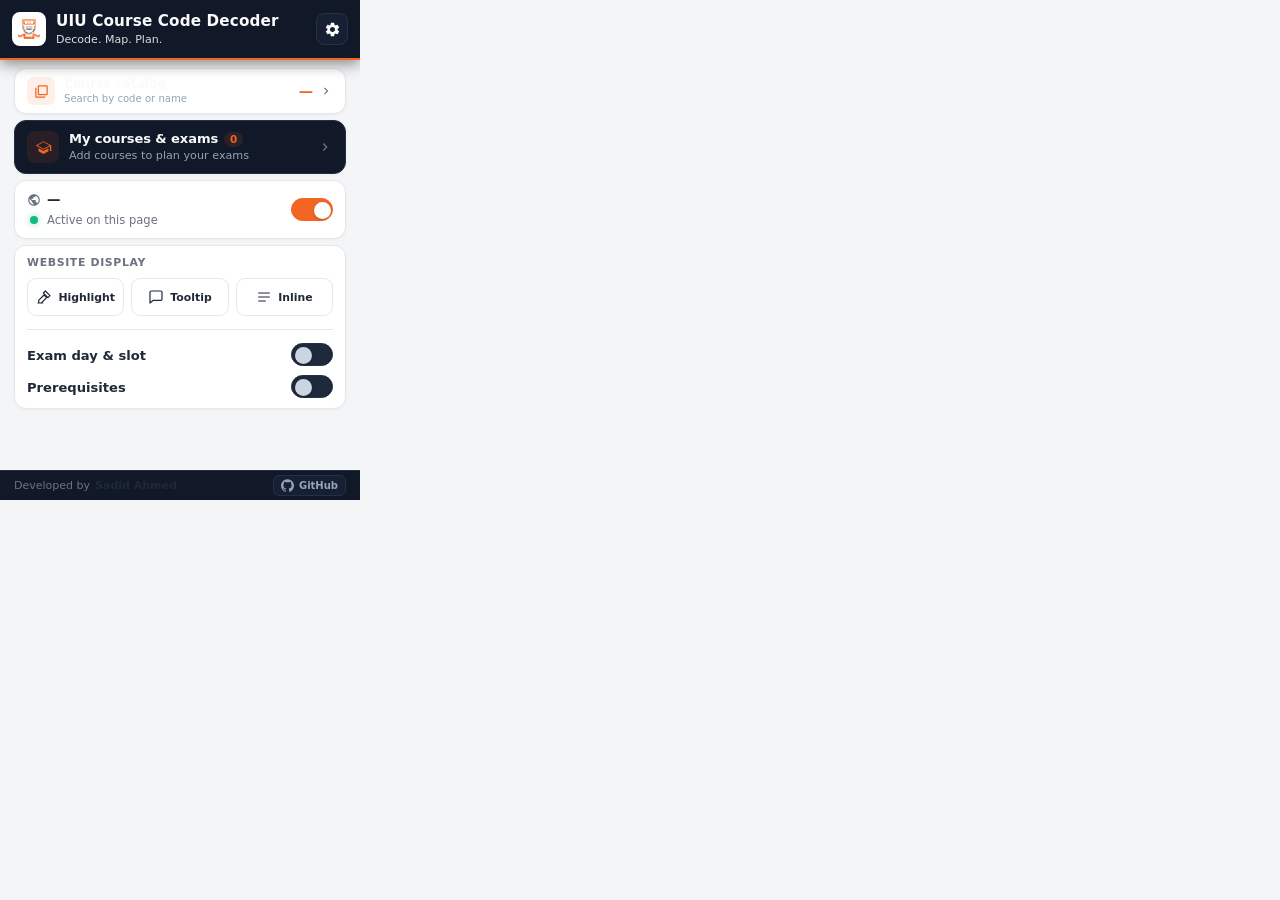
==== commit 6891be98: "All working. Now fixing the darkmode" ====
--- a/popup.html
+++ b/popup.html
@@ -11,9 +11,9 @@
 
 <body>
 
-  <div class="modal-overlay" id="confirmModal" role="dialog" aria-modal="true" aria-labelledby="modalText">
+  <div class="modal-overlay" id="confirmModal" role="dialog" aria-modal="true" aria-labelledby="modalTitle" aria-describedby="modalDescription">
     <div class="modal-content">
-      <div class="modal-text" id="modalText">Are you sure?</div>
+      <div class="modal-text" id="modalText"><h2 class="confirmation-title" id="modalTitle">Review action</h2><p class="confirmation-description" id="modalDescription" hidden></p></div>
       <div class="modal-actions">
         <button class="btn-modal-cancel" id="modalCancelBtn">Cancel</button>
         <button class="btn-modal-confirm" id="modalConfirmBtn">Confirm</button>
@@ -21,37 +21,32 @@
     </div>
   </div>
 
-  <!-- Export Modal -->
-  <div class="modal-overlay" id="exportModal" role="dialog" aria-modal="true" aria-labelledby="exportModalTitle">
+  <!-- Export courses: select a scope, then download. -->
+  <div class="modal-overlay" id="exportModal" role="dialog" aria-modal="true" aria-labelledby="exportModalTitle" aria-describedby="exportModalDescription">
     <div class="modal-content export-modal-content">
       <div class="export-modal-header">
-        <div class="export-modal-title-row">
-          <svg class="export-modal-icon" viewBox="0 0 24 24">
-            <path d="M19 9h-4V3H9v6H5l7 7 7-7zM5 18v2h14v-2H5z" />
-          </svg>
-          <div class="export-modal-title" id="exportModalTitle">Export Courses</div>
-        </div>
-        <button type="button" class="export-modal-close-btn" id="exportModalCloseBtn" title="Close export dialog"
-          aria-label="Close export dialog">
-          <svg viewBox="0 0 24 24">
-            <path
-              d="M19 6.41L17.59 5 12 10.59 6.41 5 5 6.41 10.59 12 5 17.59 6.41 19 12 13.41 17.59 19 19 17.59 13.41 12z" />
-          </svg>
-        </button>
-      </div>
-      <p class="export-modal-desc">Download course data as clean JSON. Compatible with Batch Upload, sharing, and
-        repository contributions.</p>
-
-      <div class="export-options-list" id="exportOptionsList"></div>
-
-      <div class="modal-actions" style="margin-top: 14px;">
-        <button type="button" class="btn-modal-cancel" id="exportModalCancelBtn" style="width: 100%;">Cancel</button>
+        <h2 class="export-modal-title" id="exportModalTitle">Export courses</h2>
+        <button type="button" class="export-modal-close-btn" id="exportModalCloseBtn" title="Close export dialog" aria-label="Close export dialog">
+          <svg viewBox="0 0 24 24" fill="none" stroke="currentColor" stroke-width="1.8" stroke-linecap="round" aria-hidden="true"><path d="m6 6 12 12M6 18 18 6"/></svg>
+        </button>
+      </div>
+      <p class="export-modal-desc" id="exportModalDescription">Choose which courses to download.</p>
+      <div class="export-options-list" id="exportOptionsList" role="group" aria-label="Courses to export"></div>
+      <div class="export-modal-footer">
+        <p class="export-format-note">JSON file · Import again to restore course data</p>
+        <div class="export-modal-actions">
+          <button type="button" class="btn-modal-cancel" id="exportModalCancelBtn">Cancel</button>
+          <button type="button" class="export-download-btn" id="exportDownloadBtn" disabled>
+            <svg viewBox="0 0 24 24" fill="none" stroke="currentColor" stroke-width="1.8" stroke-linecap="round" stroke-linejoin="round" aria-hidden="true"><path d="M12 3v12m-4-4 4 4 4-4M5 16v4h14v-4"/></svg>
+            Download JSON
+          </button>
+        </div>
       </div>
     </div>
   </div>
 
 <!-- Pre-Commit Import Preview Modal -->
-  <div class="modal-overlay" id="importPreviewModal" role="dialog" aria-modal="true" aria-labelledby="previewModalTitle">
+  <div class="modal-overlay" id="importPreviewModal" role="dialog" aria-modal="true" aria-labelledby="previewModalTitle" aria-describedby="previewModalDescription">
     <div class="modal-content preview-modal-content">
       <div class="preview-modal-header">
         <div class="preview-modal-title-row">
@@ -62,8 +57,8 @@
             </svg>
           </div>
           <div>
-            <div class="preview-modal-title" id="previewModalTitle">Review &amp; Import Courses</div>
-            <div class="preview-modal-subtitle">Verify additions and updates before committing</div>
+            <div class="preview-modal-title" id="previewModalTitle">Review import</div>
+            <div class="preview-modal-subtitle" id="previewModalDescription">Review additions and changes to existing courses.</div>
           </div>
         </div>
         <button type="button" class="preview-modal-close-btn" id="previewCloseBtn" title="Close preview"
@@ -87,7 +82,7 @@
           <svg viewBox="0 0 24 24" style="width: 13px; height: 13px; fill: currentColor;">
             <path d="M9 16.2L4.8 12l-1.4 1.4L9 19 21 7l-1.4-1.4L9 16.2z" />
           </svg>
-          Confirm &amp; Merge
+          Apply changes
         </button>
       </div>
     </div>
@@ -99,11 +94,9 @@
       <div class="contrib-modal-header">
         <div class="contrib-modal-title-row">
           <div class="contrib-modal-icon-badge">
-            <svg viewBox="0 0 24 24">
-              <path d="M12 2C6.48 2 2 6.48 2 12s4.48 10 10 10 10-4.48 10-10S17.52 2 12 2zm-1 17.93c-3.95-.49-7-3.85-7-7.93 0-.62.08-1.21.21-1.79L9 15v1c0 1.1.9 2 2 2v1.93zm6.9-2.54c-.26-.81-1-1.39-1.9-1.39h-1v-3c0-.55-.45-1-1-1H8v-2h2c.55 0 1-.45 1-1V7h2c1.1 0 2-.9 2-2v-.41c2.93 1.19 5 4.06 5 7.41 0 2.08-.8 3.97-2.1 5.39z"/>
-            </svg>
-          </div>
-          <h2 id="contributionModalTitle">Community &amp; Contributing</h2>
+            <svg class="contribution-outline-icon" viewBox="0 0 24 24" fill="none" stroke="currentColor" stroke-width="1.8" stroke-linecap="round" stroke-linejoin="round" aria-hidden="true"><path d="M21 15a2 2 0 0 1-2 2H8l-5 4V5a2 2 0 0 1 2-2h14a2 2 0 0 1 2 2zM8 10h8M12 6v8"/></svg>
+          </div>
+          <h2 id="contributionModalTitle">Improve catalog</h2>
         </div>
         <button type="button" class="preview-modal-close-btn" id="contribModalCloseBtn" aria-label="Close contribution dialog" title="Close dialog">
           <svg viewBox="0 0 24 24">
@@ -111,41 +104,21 @@
           </svg>
         </button>
       </div>
-      <p class="contrib-modal-desc">
-        UIU Course Code Decoder is an open-source tool maintained by and for UIU students. Help keep course data, credits, and exam schedules complete for all departments!
-      </p>
+      <p class="contrib-modal-desc">Help keep course details accurate and complete.</p>
       <div class="contrib-cards-list">
-        <a href="https://github.com/litch07/uiu-course-decoder/blob/main/CONTRIBUTING.md" target="_blank" rel="noopener noreferrer" class="contrib-action-card">
-          <div class="contrib-action-icon">
-            <svg viewBox="0 0 24 24"><path d="M14 2H6c-1.1 0-1.99.9-1.99 2L4 20c0 1.1.89 2 1.99 2H18c1.1 0 2-.9 2-2V8l-6-6zm2 16H8v-2h8v2zm0-4H8v-2h8v2zm-3-5V3.5L18.5 9H13z"/></svg>
-          </div>
-          <div class="contrib-action-text">
-            <strong>Contributing Guide</strong>
-            <span>Learn the course schema, formatting rules, and pull request steps.</span>
-          </div>
-          <span class="contrib-action-arrow">&rarr;</span>
-        </a>
         <button type="button" class="contrib-action-card" id="contribReportIssueBtn">
-          <div class="contrib-action-icon warning">
-            <svg viewBox="0 0 24 24"><path d="M12 2C6.48 2 2 6.48 2 12s4.48 10 10 10 10-4.48 10-10S17.52 2 12 2zm1 15h-2v-2h2v2zm0-4h-2V7h2v6z"/></svg>
-          </div>
-          <div class="contrib-action-text">
-            <strong>Report Outdated or Missing Data</strong>
-            <span>Open a pre-filled issue template to submit new courses, corrections, or routine updates.</span>
-          </div>
-          <span class="contrib-action-arrow">&rarr;</span>
-        </button>
-        <button type="button" class="contrib-action-card" id="contribExportCustomBtn">
-          <div class="contrib-action-icon success">
-            <svg viewBox="0 0 24 24"><path d="M19 9h-4V3H9v6H5l7 7 7-7zM5 18v2h14v-2H5z"/></svg>
-          </div>
-          <div class="contrib-action-text">
-            <strong>Export Custom Courses as JSON</strong>
-            <span>Download your custom course additions ready to submit in a PR.</span>
-          </div>
-          <span class="contrib-action-arrow">&darr;</span>
-        </button>
-      </div>
+          <svg class="catalog-report-icon" viewBox="0 0 24 24" fill="none" stroke="currentColor" stroke-width="1.8" stroke-linecap="round" stroke-linejoin="round" aria-hidden="true"><path d="M21 15a2 2 0 0 1-2 2H8l-5 4V5a2 2 0 0 1 2-2h14a2 2 0 0 1 2 2zM8 9h8M8 13h5"/></svg>
+          <span class="contrib-action-text"><strong>Report incorrect details</strong><span>Correct a course name, prerequisites, credits, or exam routine.</span></span>
+          <svg class="catalog-external-icon" viewBox="0 0 24 24" fill="none" stroke="currentColor" stroke-width="1.8" stroke-linecap="round" stroke-linejoin="round" aria-hidden="true"><path d="M15 3h6v6m0-6L10 14M9 3H5a2 2 0 0 0-2 2v14a2 2 0 0 0 2 2h14a2 2 0 0 0 2-2v-4"/></svg>
+        </button>
+        <button type="button" class="contrib-action-card" id="contribMissingCourseBtn">
+          <svg class="catalog-report-icon" viewBox="0 0 24 24" fill="none" stroke="currentColor" stroke-width="1.8" stroke-linecap="round" stroke-linejoin="round" aria-hidden="true"><path d="M12 5v14M5 12h14"/></svg>
+          <span class="contrib-action-text"><strong>Request a missing course</strong><span>Suggest a course for the shared catalog.</span></span>
+          <svg class="catalog-external-icon" viewBox="0 0 24 24" fill="none" stroke="currentColor" stroke-width="1.8" stroke-linecap="round" stroke-linejoin="round" aria-hidden="true"><path d="M15 3h6v6m0-6L10 14M9 3H5a2 2 0 0 0-2 2v14a2 2 0 0 0 2 2h14a2 2 0 0 0 2-2v-4"/></svg>
+        </button>
+      </div>
+      <p class="contrib-draft-note">Review and submit on GitHub. A GitHub account is required.</p>
+      <a href="https://github.com/litch07/uiu-course-decoder/blob/main/CONTRIBUTING.md" target="_blank" rel="noopener noreferrer" class="contrib-guide-link">Contribution guide ↗</a>
       <div class="modal-actions" style="margin-top: 12px;">
         <button type="button" class="btn-modal-cancel" id="contribModalDoneBtn" style="width: 100%;">Close</button>
       </div>
@@ -155,83 +128,26 @@
   <!-- Slide container: holds both views side by side; CSS translateX switches between them -->
   <div class="view-wrapper" id="viewWrapper">
 
-    <!-- View 0: Dedicated Welcome & Onboarding Screen -->
-    <div class="view welcome-view" id="welcomeCard" role="region" aria-label="Welcome and Onboarding Guide">
-      <div class="welcome-screen-inner">
-
-        <!-- Top Bar with Pill Tag and Dismiss Button -->
-        <div class="welcome-topbar">
-          <div class="welcome-tag-pill">
-            <span class="welcome-tag-dot"></span>
-            <span>ACADEMIC COMPANION</span>
-          </div>
-          <button type="button" class="welcome-skip-btn" id="welcomeDismissBtn" aria-label="Skip onboarding and enter home" title="Skip to Home">
-            <svg viewBox="0 0 24 24"><path d="M19 6.41L17.59 5 12 10.59 6.41 5 5 6.41 10.59 12 5 17.59 6.41 19 12 13.41 17.59 19 19 17.59 13.41 12z"/></svg>
-          </button>
-        </div>
-
-        <!-- Hero Branding -->
-        <div class="welcome-hero-section">
-          <div class="welcome-brand-badge">
-            <img src="icons/icon.png" alt="UIU Course Decoder Logo" class="welcome-brand-img" />
-          </div>
-          <h1 class="welcome-title">Welcome to UIU Course Decoder!</h1>
-          <p class="welcome-subtitle">Your offline academic assistant &amp; routine planner</p>
-          <p class="welcome-intro-desc">
-            Instantly decode course codes, check exam routines, and inspect prerequisites on any UIU webpage (UCAM, LMS &amp; Sheets).
-          </p>
-        </div>
-
-        <!-- 3 Feature Highlight Cards -->
-        <div class="welcome-feature-list">
-
-          <div class="welcome-feature-card">
-            <div class="welcome-feature-icon-box icon-offline">
-              <svg viewBox="0 0 24 24">
-                <path d="M12 1L3 5v6c0 5.55 3.84 10.74 9 12 5.16-1.26 9-6.45 9-12V5l-9-4zm-2 16l-4-4 1.41-1.41L10 14.17l6.59-6.59L18 9l-8 8z"/>
-              </svg>
-            </div>
-            <div class="welcome-feature-text">
-              <div class="welcome-feature-heading">100% Offline &amp; Private</div>
-              <div class="welcome-feature-detail">All catalog queries, routine notes, and custom additions stay securely on your device.</div>
-            </div>
-          </div>
-
-          <div class="welcome-feature-card">
-            <div class="welcome-feature-icon-box icon-routine">
-              <svg viewBox="0 0 24 24">
-                <path d="M19 4h-1V2h-2v2H8V2H6v2H5c-1.11 0-1.99.9-1.99 2L3 20c0 1.1.89 2 2 2h14c1.1 0 2-.9 2-2V6c0-1.1-.9-2-2-2zm0 16H5V10h14v10zm0-12H5V6h14v2zm-7 5h5v5h-5v-5z"/>
-              </svg>
-            </div>
-            <div class="welcome-feature-text">
-              <div class="welcome-feature-heading">Exam Routine &amp; Clash Alerts</div>
-              <div class="welcome-feature-detail">Add subjects to <em>My Courses</em> to automatically detect same-day exam schedule conflicts.</div>
-            </div>
-          </div>
-
-          <div class="welcome-feature-card">
-            <div class="welcome-feature-icon-box icon-hover">
-              <svg viewBox="0 0 24 24">
-                <path d="M12 2C6.48 2 2 6.48 2 12s4.48 10 10 10 10-4.48 10-10S17.52 2 12 2zm1 17.93c-3.95-.49-7-3.85-7-7.93 0-.62.08-1.21.21-1.79L9 15v1c0 1.1.9 2 2 2v1.93zm6.9-2.54c-.26-.81-1-1.39-1.9-1.39h-1v-3c0-.55-.45-1-1-1H8v-2h2c.55 0 1-.45 1-1V7h2c1.1 0 2-.9 2-2v-.41c2.93 1.19 5 4.06 5 7.41 0 2.08-.8 3.97-2.1 5.39z"/>
-              </svg>
-            </div>
-            <div class="welcome-feature-text">
-              <div class="welcome-feature-heading">Instant Hover Live Decoding</div>
-              <div class="welcome-feature-detail">Hover over any course code (e.g. <code>CSE 3421</code>) anywhere on UIU portals to preview it live.</div>
-            </div>
-          </div>
-
-        </div>
-
-        <!-- Bottom Action CTA -->
-        <div class="welcome-bottom-action">
-          <button type="button" class="btn-welcome-dismiss" id="welcomeActionBtn" title="Enter Home Dashboard">
-            <span>Got it, let's go!</span>
-            <svg viewBox="0 0 24 24"><path d="M12 4l-1.41 1.41L16.17 11H4v2h12.17l-5.58 5.59L12 20l8-8z"/></svg>
-          </button>
-          <div class="welcome-footer-hint">Open-source tool maintained by &amp; for UIU students</div>
-        </div>
-
+    <!-- First-run welcome: one concise introduction, no setup wizard. -->
+    <div class="view welcome-view" id="welcomeCard" role="region" aria-labelledby="welcomeTitle">
+      <div class="onboarding-layout">
+        <div class="onboarding-content">
+          <div class="onboarding-brand-row">
+            <img src="icons/icon.png" alt="" class="onboarding-logo" width="40" height="40" />
+            <h1 id="welcomeTitle">UIU Course Code Decoder</h1>
+            <button type="button" class="onboarding-close" id="welcomeDismissBtn" aria-label="Close welcome and open Home" title="Open Home"><svg viewBox="0 0 24 24" fill="none" stroke="currentColor" stroke-width="1.8" stroke-linecap="round" stroke-linejoin="round" aria-hidden="true"><path d="M6 6l12 12M6 18 18 6"/></svg></button>
+          </div>
+          <p class="onboarding-tagline">Decode courses. Map prerequisites. Plan exams.</p>
+          <ul class="onboarding-features"><li class="onboarding-feature"><span class="onboarding-feature-icon"><svg viewBox="0 0 24 24" fill="none" stroke="currentColor" stroke-width="1.8" stroke-linecap="round" stroke-linejoin="round" aria-hidden="true"><path d="M21 12a9 9 0 1 1-18 0 9 9 0 0 1 18 0M3 12h18M12 3a18 18 0 0 1 0 18 18 18 0 0 1 0-18"/></svg></span><div><h2>Decode course codes</h2><p>Enable a website from Home, then hover over course codes.</p></div></li><li class="onboarding-feature"><span class="onboarding-feature-icon"><svg viewBox="0 0 24 24" fill="none" stroke="currentColor" stroke-width="1.8" stroke-linecap="round" stroke-linejoin="round" aria-hidden="true"><path d="M6 3v12a3 3 0 0 0 3 3h9m-4-4 4 4-4 4M6 7h8a3 3 0 0 1 3 3v1"/></svg></span><div><h2>Explore prerequisites</h2><p>Follow prerequisite paths and see which courses come next.</p></div></li><li class="onboarding-feature"><span class="onboarding-feature-icon"><svg viewBox="0 0 24 24" fill="none" stroke="currentColor" stroke-width="1.8" stroke-linecap="round" stroke-linejoin="round" aria-hidden="true"><path d="M8 2v4M16 2v4M3 10h18M5 4h14a2 2 0 0 1 2 2v14H3V6a2 2 0 0 1 2-2M8 14h3M8 17h6"/></svg></span><div><h2>Plan your courses & exams</h2><p>Check exam clashes and busy days in My courses &amp; exams.</p></div></li></ul>
+          <aside class="onboarding-planning-note">Your plan stays on this device. Recheck exam dates and times in UCAM before finalizing it.</aside>
+          <div class="onboarding-privacy">
+            <svg viewBox="0 0 24 24" fill="none" stroke="currentColor" stroke-width="1.8" stroke-linecap="round" stroke-linejoin="round" aria-hidden="true"><path d="M12 3 4 6v6c0 4 3 7 8 9 5-2 8-5 8-9V6l-8-3M8 12l3 3 5-6"/></svg>
+            <p><strong>Offline lookups · No tracking</strong><span>Catalog updates use GitHub only when you check.</span></p>
+          </div>
+        </div>
+        <div class="onboarding-actions">
+          <button type="button" class="btn-welcome-dismiss" id="welcomeActionBtn"><span>Get started</span><svg viewBox="0 0 24 24" fill="none" stroke="currentColor" stroke-width="1.8" stroke-linecap="round" stroke-linejoin="round" aria-hidden="true"><path d="M4 12h16m-6-6 6 6-6 6"/></svg></button>
+        </div>
       </div>
     </div>
 
@@ -244,37 +160,19 @@
         </div>
         <div class="header-text" style="flex: 1;">
           <h1>UIU Course Code Decoder</h1>
-          <p>Academic Assistant &amp; Routine Decoder</p>
-        </div>
-        <button class="header-btn" id="openSettingsBtn" title="Settings &amp; Preferences">
+          <p>Decode. Map. Plan.</p>
+        </div>
+        <button class="header-btn" id="openSettingsBtn" title="Settings" aria-label="Settings">
           <svg style="width:17px;height:17px;fill:white;" viewBox="0 0 24 24">
             <path
               d="M19.14 12.94c.04-.3.06-.61.06-.94 0-.32-.02-.64-.07-.94l2.03-1.58c.18-.14.23-.41.12-.61l-1.92-3.32c-.12-.22-.37-.29-.59-.22l-2.39.96c-.5-.38-1.03-.7-1.62-.94l-.36-2.54c-.04-.24-.24-.41-.48-.41h-3.84c-.24 0-.43.17-.47.41l-.36 2.54c-.59.24-1.13.57-1.62.94l-2.39-.96c-.22-.08-.47 0-.59.22L2.74 8.87c-.12.21-.08.47.12.61l2.03 1.58c-.05.3-.09.63-.09.94s.02.64.07.94l-2.03 1.58c-.18.14-.23.41-.12.61l1.92 3.32c.12.22.37.29.59.22l2.39-.96c.5.38 1.03.7 1.62.94l.36 2.54c.05.24.24.41.48.41h3.84c.24 0 .44-.17.47-.41l.36-2.54c.59-.24 1.13-.56 1.62-.94l2.39.96c.22.08.47 0 .59-.22l1.92-3.32c.12-.22.07-.47-.12-.61l-2.01-1.58zM12 15.6c-1.98 0-3.6-1.62-3.6-3.6s1.62-3.6 3.6-3.6 3.6 1.62 3.6 3.6-1.62 3.6-3.6 3.6z" />
           </svg>
-          <span id="settingsBadge" class="settings-badge" style="display: none;"></span>
-        </button>
-      </div>
-
-      <!-- Overdue sync alert banner on Home Screen -->
-      <div id="homeSyncAlert" class="home-sync-alert" style="display: none;" title="Open Catalog Sync">
-        <div class="home-sync-alert-content">
-          <svg viewBox="0 0 24 24">
-            <path
-              d="M12 2C6.48 2 2 6.48 2 12s4.48 10 10 10 10-4.48 10-10S17.52 2 12 2zm1 15h-2v-2h2v2zm0-4h-2V7h2v6z" />
-          </svg>
-          <span>Catalog has not been updated in over 2 months</span>
-        </div>
-        <span class="home-sync-alert-link">
-          Sync database
-          <svg viewBox="0 0 24 24">
-            <path d="M8.59 16.59L13.17 12 8.59 7.41 10 6l6 6-6 6-1.41-1.41z" />
-          </svg>
-        </span>
+        </button>
       </div>
 
       <div class="body">
-        <!-- Top Hero: Clickable Course Catalog Card -->
-        <button class="stat-pill stat-pill-interactive" id="openCoursesBtn" type="button" aria-label="Browse Course Database" title="Click to browse course database">
+        <div class="home-catalog-card">
+        <button class="stat-pill stat-pill-interactive" id="openCoursesBtn" type="button" aria-label="Browse Course catalog" title="Click to browse course database">
           <div class="stat-pill-left">
             <div class="stat-pill-icon">
               <svg viewBox="0 0 24 24">
@@ -282,8 +180,8 @@
               </svg>
             </div>
             <div class="stat-pill-info">
-              <span class="stat-label">Courses Indexed</span>
-              <span class="stat-sub">Browse &amp; Search Catalog</span>
+              <span class="stat-label">Course catalog</span>
+              <span class="stat-sub">Search by code or name</span>
             </div>
           </div>
           <div class="stat-pill-right">
@@ -291,6 +189,43 @@
             <svg class="stat-pill-arrow" viewBox="0 0 24 24">
               <path d="M8.59 16.59L13.17 12 8.59 7.41 10 6l6 6-6 6-1.41-1.41z"/>
             </svg>
+          </div>
+        </button>
+
+          <button type="button" id="homeSyncAlert" class="catalog-update-note" style="display: none;" title="Open catalog updates in Settings">
+            <span id="homeSyncAge">Catalog update available</span>
+            <span class="catalog-update-action">Check for updates</span>
+          </button>
+        </div>
+
+        <!-- Feature 1: My Courses Hub Card -->
+        <button class="card enrolled-hub-card enrolled-quick-card" id="homeEnrolledCard" type="button" aria-label="Open My Courses and Exam Routine">
+          <div class="enrolled-hub-top">
+            <div class="enrolled-hub-icon">
+              <svg viewBox="0 0 24 24">
+                <path d="M12 3L1 9l11 6 9-4.91V17h2V9L12 3zM3.45 9L12 4.34 20.55 9 12 13.66 3.45 9zM5 13.18v4L12 21l7-3.82v-4L12 17l-7-3.82z"/>
+              </svg>
+            </div>
+            <div class="enrolled-hub-info">
+              <div class="enrolled-hub-title-row">
+                <span class="enrolled-hub-title">My courses &amp; exams</span>
+                <span class="enrolled-hub-count-chip" id="homeEnrolledCountBadge"><span id="homeEnrolledCount">0</span></span>
+              </div>
+              <div class="enrolled-hub-sub">
+                <span id="homeEnrolledCredits">Add courses to plan your exams</span>
+                <span class="enrolled-hub-dot">&bull;</span>
+                <span id="homeEnrolledStatusHint">Plan exam routine</span>
+              </div>
+            </div>
+            <div class="enrolled-hub-arrow">
+              <svg viewBox="0 0 24 24">
+                <path d="M8.59 16.59L13.17 12 8.59 7.41 10 6l6 6-6 6-1.41-1.41z"/>
+              </svg>
+            </div>
+          </div>
+          <div class="home-exam-summary" id="homeExamSummary" role="status" aria-live="polite" aria-atomic="true" style="display: none;">
+            <div class="clash-badge danger" id="homeClashBadge" style="display: none;"></div>
+            <div class="clash-badge warning" id="homeSameDayBadge" style="display: none;"></div>
           </div>
         </button>
 
@@ -310,33 +245,33 @@
               </div>
             </div>
             <label class="switch" id="toggleLabel" title="Toggle extension on this domain">
-              <input type="checkbox" id="siteToggle" checked />
+              <input type="checkbox" id="siteToggle" aria-label="Enable course decoding on this website" aria-describedby="statusText" checked />
               <span class="switch-track"></span>
             </label>
           </div>
         </div>
 
         <div class="card" id="displaySettingsCard">
-          <span class="card-title">Display Mode</span>
+          <span class="card-title">Website display</span>
           <div class="mode-group" role="radiogroup" aria-label="Decoder display mode">
             <label class="mode-option">
               <input type="radio" name="mode" value="highlight" id="modeHighlight" />
               <span class="mode-btn" title="Yellow background, name on hover">
-                <span class="mode-icon">✨</span>
+                <svg class="mode-icon" viewBox="0 0 24 24" fill="none" stroke="currentColor" stroke-width="1.8" stroke-linecap="round" stroke-linejoin="round" aria-hidden="true"><path d="M3 21h7M4 17l8-8 4 4-8 8H4zM14 3l7 7-3 3-7-7z"/></svg>
                 <span class="mode-name">Highlight</span>
               </span>
             </label>
             <label class="mode-option">
               <input type="radio" name="mode" value="tooltip" id="modeTooltip" />
               <span class="mode-btn" title="Hover to see full name">
-                <span class="mode-icon">💬</span>
+                <svg class="mode-icon" viewBox="0 0 24 24" fill="none" stroke="currentColor" stroke-width="1.8" stroke-linecap="round" stroke-linejoin="round" aria-hidden="true"><path d="M21 15a2 2 0 0 1-2 2H8l-5 4V5a2 2 0 0 1 2-2h14a2 2 0 0 1 2 2z"/></svg>
                 <span class="mode-name">Tooltip</span>
               </span>
             </label>
             <label class="mode-option">
               <input type="radio" name="mode" value="inline" id="modeInline" />
               <span class="mode-btn" title="Adds full name in parentheses">
-                <span class="mode-icon">✏️</span>
+                <svg class="mode-icon" viewBox="0 0 24 24" fill="none" stroke="currentColor" stroke-width="1.8" stroke-linecap="round" stroke-linejoin="round" aria-hidden="true"><path d="M4 6h16M4 12h16M4 18h10"/></svg>
                 <span class="mode-name">Inline</span>
               </span>
             </label>
@@ -346,7 +281,7 @@
 
           <div class="toggle-row">
             <div>
-              <div class="toggle-label">Show Exam Day &amp; Slot</div>
+              <label class="toggle-label" for="showExamInfoToggle">Exam day &amp; slot</label>
             </div>
             <label class="switch">
               <input type="checkbox" id="showExamInfoToggle" />
@@ -356,7 +291,7 @@
 
           <div class="toggle-row">
             <div>
-              <div class="toggle-label">Show Prerequisites</div>
+              <label class="toggle-label" for="showPrerequisitesToggle">Prerequisites</label>
             </div>
             <label class="switch">
               <input type="checkbox" id="showPrerequisitesToggle" />
@@ -365,35 +300,7 @@
           </div>
         </div>
 
-        <!-- Feature 1: My Courses Hub Card -->
-        <button class="card enrolled-hub-card enrolled-quick-card" id="homeEnrolledCard" type="button" aria-label="Open My Courses and Exam Routine">
-          <div class="enrolled-hub-top">
-            <div class="enrolled-hub-icon">
-              <svg viewBox="0 0 24 24">
-                <path d="M12 3L1 9l11 6 9-4.91V17h2V9L12 3zM3.45 9L12 4.34 20.55 9 12 13.66 3.45 9zM5 13.18v4L12 21l7-3.82v-4L12 17l-7-3.82z"/>
-              </svg>
-            </div>
-            <div class="enrolled-hub-info">
-              <div class="enrolled-hub-title-row">
-                <span class="enrolled-hub-title">My Courses</span>
-                <span class="enrolled-hub-count-chip"><span id="homeEnrolledCount">0</span></span>
-              </div>
-              <div class="enrolled-hub-sub">
-                <span id="homeEnrolledCredits">0.0 Cr</span>
-                <span class="enrolled-hub-dot">&bull;</span>
-                <span id="homeEnrolledStatusHint">Plan exam routine</span>
-              </div>
-            </div>
-            <div class="enrolled-hub-arrow">
-              <svg viewBox="0 0 24 24">
-                <path d="M8.59 16.59L13.17 12 8.59 7.41 10 6l6 6-6 6-1.41-1.41z"/>
-              </svg>
-            </div>
-          </div>
-          <div class="clash-badge danger" id="homeClashBadge" style="display: none;">
-            &#9888;&#65039; Exam Schedule Notice
-          </div>
-        </button>
+
 
 
       </div>
@@ -415,43 +322,42 @@
     </div>
 
     <!-- View 2: Course database panel (slides in from the right) -->
-    <div class="view courses-view" role="region" aria-label="Course Database">
+    <div class="view courses-view" role="region" aria-label="Course catalog">
 
       <div class="header">
-        <button class="header-back" id="backBtn" title="Go back">
+        <button class="header-back" id="backBtn" title="Back" aria-label="Back">
           <svg style="width:16px;height:16px;fill:white;" viewBox="0 0 24 24">
             <path d="M20 11H7.83l5.59-5.59L12 4l-8 8 8 8 1.41-1.41L7.83 13H20v-2z" />
           </svg>
         </button>
         <div class="header-text" style="flex:1;">
-          <h1 id="coursesPanelTitle">Course Catalog</h1>
+          <h1 id="coursesPanelTitle">Course catalog</h1>
           <p id="coursesPanelCount">Browse &amp; search all courses</p>
         </div>
         <div class="header-actions">
-          <button type="button" id="openContribModalBtn" class="header-export-btn" title="Contributing &amp; Community Guide" aria-label="Community &amp; Contributing Guide">
-            <svg style="width:16px;height:16px;fill:currentColor;" viewBox="0 0 24 24">
-              <path d="M12 2C6.48 2 2 6.48 2 12s4.48 10 10 10 10-4.48 10-10S17.52 2 12 2zm1 15h-2v-6h2v6zm0-8h-2V7h2v2z"/>
-            </svg>
-          </button>
-          <button type="button" id="exportCoursesBtn" class="header-export-btn" title="Export Courses"
-            aria-label="Export Courses">
-            <svg style="width:16px;height:16px;fill:currentColor;" viewBox="0 0 24 24">
-              <path d="M19 9h-4V3H9v6H5l7 7 7-7zM5 18v2h14v-2H5z" />
-            </svg>
-          </button>
-          <button id="viewTrashBtn" class="header-trash-btn" title="Trash Bin">
+
+          <button type="button" id="exportCoursesBtn" class="header-export-btn header-export-action" title="Export courses as JSON" aria-haspopup="dialog" aria-controls="exportModal"
+            aria-label="Export courses as JSON">
+            <svg viewBox="0 0 24 24" fill="none" stroke="currentColor" stroke-width="1.8" stroke-linecap="round" stroke-linejoin="round" aria-hidden="true"><path d="M12 3v12m-4-4 4 4 4-4M5 16v4h14v-4"/></svg><span>Export</span>
+          </button>
+          <details class="catalog-menu" id="catalogMenu">
+            <summary class="header-btn" id="catalogMenuToggle" aria-label="More catalog options" title="More catalog options"><svg viewBox="0 0 24 24" fill="none" stroke="currentColor" stroke-width="1.8" stroke-linecap="round" aria-hidden="true"><path d="M4 6h16M4 12h16M4 18h16"/></svg><span class="catalog-trash-dot" aria-hidden="true"></span></summary>
+            <div class="catalog-menu-panel">
+<button type="button" id="viewTrashBtn" class="catalog-menu-item" title="Trash">
             <svg style="width:16px;height:16px;fill:currentColor;" viewBox="0 0 24 24">
               <path d="M6 19c0 1.1.9 2 2 2h8c1.1 0 2-.9 2-2V7H6v12zM19 4h-3.5l-1-1h-5l-1 1H5v2h14V4z" />
             </svg>
-            <div id="trashBadge"
-              style="position: absolute; top: -4px; right: -4px; background: var(--danger); color: white; border-radius: 50%; font-size: 0.55rem; width: 15px; height: 15px; display: none; align-items: center; justify-content: center; font-weight: bold; border: 1.5px solid var(--accent); line-height: 1;">
-            </div>
-          </button>
-          <button type="button" class="header-btn" id="coursesSettingsBtn" title="Settings &amp; Preferences" aria-label="Settings &amp; Preferences">
+
+          <span>Trash</span><span id="trashBadge" class="catalog-trash-count" style="display: none;" aria-hidden="true"></span></button><button type="button" id="openContribModalBtn" class="catalog-menu-item" title="Improve the course catalog" aria-label="Improve the course catalog">
+            <svg class="contribution-outline-icon" viewBox="0 0 24 24" fill="none" stroke="currentColor" stroke-width="1.8" stroke-linecap="round" stroke-linejoin="round" aria-hidden="true"><path d="M21 15a2 2 0 0 1-2 2H8l-5 4V5a2 2 0 0 1 2-2h14a2 2 0 0 1 2 2zM8 10h8M12 6v8"/></svg>
+          <span>Improve catalog</span></button><button type="button" class="catalog-menu-item" id="coursesSettingsBtn" title="Settings" aria-label="Settings">
             <svg style="width:16px;height:16px;fill:white;" viewBox="0 0 24 24">
               <path d="M19.14 12.94c.04-.3.06-.61.06-.94 0-.32-.02-.64-.07-.94l2.03-1.58c.18-.14.23-.41.12-.61l-1.92-3.32c-.12-.22-.37-.29-.59-.22l-2.39.96c-.5-.38-1.03-.7-1.62-.94l-.36-2.54c-.04-.24-.24-.41-.48-.41h-3.84c-.24 0-.43.17-.47.41l-.36 2.54c-.59.24-1.13.57-1.62.94l-2.39-.96c-.22-.08-.47 0-.59.22L2.74 8.87c-.12.21-.08.47.12.61l2.03 1.58c-.05.3-.09.63-.09.94s.02.64.07.94l-2.03 1.58c-.18.14-.23.41-.12.61l1.92 3.32c.12.22.37.29.59.22l2.39-.96c.5.38 1.03.7 1.62.94l.36 2.54c.05.24.24.41.48.41h3.84c.24 0 .44-.17.47-.41l.36-2.54c.59-.24 1.13-.56 1.62-.94l2.39.96c.22.08.47 0 .59-.22l1.92-3.32c.12-.22.07-.47-.12-.61l-2.01-1.58zM12 15.6c-1.98 0-3.6-1.62-3.6-3.6s1.62-3.6 3.6-3.6 3.6 1.62 3.6 3.6-1.62 3.6-3.6 3.6z"/>
             </svg>
-          </button>
+          <span>Settings</span></button></div>
+          </details>
+
+
         </div>
       </div>
 
@@ -479,25 +385,22 @@
         <!-- Filter row -->
         <div class="filter-row" id="courseFilterRow" role="group" aria-label="Course list filters">
           <button class="filter-btn active" data-filter="all">All</button>
-          <button class="filter-btn" data-filter="user"><span class="filter-dot dot-user"></span>User Added</button>
+          <button class="filter-btn" data-filter="user"><span class="filter-dot dot-user"></span>Custom</button>
           <button class="filter-btn" data-filter="edited"><span class="filter-dot dot-edited"></span>Edited</button>
           <button class="filter-btn" data-filter="official"><span
-              class="filter-dot dot-official"></span>Official</button>
-        </div>
+              class="filter-dot dot-official"></span>Catalog</button>
+        </div>
+
+        <p class="trash-notice" id="trashNotice" style="display: none;">Restore courses to the catalog, or delete them permanently.</p>
 
         <!-- Trash actions row -->
         <div class="filter-row" id="trashActionsRow" style="display: none; gap: 8px;">
           <button class="btn-trash-action restore" id="restoreAllBtn">
-            <svg style="width:13px;height:13px;fill:currentColor;" viewBox="0 0 24 24">
-              <path
-                d="M13 3a9 9 0 0 0-9 9H1l3.89 3.89.07.14L9 12H6c0-3.87 3.13-7 7-7s7 3.13 7 7-3.13 7-7 7c-1.93 0-3.68-.79-4.94-2.06l-1.42 1.42A8.896 8.896 0 0 0 13 21a9 9 0 0 0 0-18zm-1 5v5l4.28 2.54.72-1.21-3.5-2.08V8H12z" />
-            </svg>
-            Restore All
+            <svg viewBox="0 0 24 24" fill="none" stroke="currentColor" stroke-width="1.8" stroke-linecap="round" stroke-linejoin="round" aria-hidden="true"><path d="M3 10a9 9 0 1 1 2 8M3 4v6h6"/></svg>
+            Restore all
           </button>
           <button class="btn-trash-action empty" id="emptyTrashBtn">
-            <svg style="width:13px;height:13px;fill:currentColor;" viewBox="0 0 24 24">
-              <path d="M6 19c0 1.1.9 2 2 2h8c1.1 0 2-.9 2-2V7H6v12zM19 4h-3.5l-1-1h-5l-1 1H5v2h14V4z" />
-            </svg>
+            <svg viewBox="0 0 24 24" fill="none" stroke="currentColor" stroke-width="1.8" stroke-linecap="round" stroke-linejoin="round" aria-hidden="true"><path d="M3 6h18M9 6V3h6v3M5 6l1 15h12l1-15M10 10v7M14 10v7"/></svg>
             Empty Trash
           </button>
         </div>
@@ -523,7 +426,7 @@
           <svg style="width:15px;height:15px;fill:currentColor;flex-shrink:0;" viewBox="0 0 24 24">
             <path d="M19 13h-6v6h-2v-6H5v-2h6V5h2v6h6v2z" />
           </svg>
-          Add / Import Courses
+          Add courses
         </button>
 
 
@@ -540,15 +443,13 @@
         <div class="header-text" style="flex:1;">
           <div class="details-header-title-row">
             <h1 id="detailsCourseCode">Course Details</h1>
-            <span class="origin-badge official" id="detailsOriginBadge">Official</span>
+            <span class="origin-badge official" id="detailsOriginBadge">Catalog</span>
           </div>
           <p id="detailsCourseSubtitle">Course Information &amp; Routine</p>
         </div>
         <div class="header-actions">
-          <button type="button" class="header-export-btn" id="detailsInfoBtn" title="How to contribute or report wrong data" aria-label="Contributing &amp; Community Guide">
-            <svg class="course-header-outline" viewBox="0 0 24 24" fill="none" stroke="currentColor" stroke-width="1.8" stroke-linecap="round" stroke-linejoin="round" aria-hidden="true"><path d="M12 8h.01M12 11v5M22 12a10 10 0 1 1-20 0 10 10 0 0 1 20 0Z"/></svg>
-          </button>
-          <button type="button" class="header-btn" id="detailsSettingsBtn" title="Settings &amp; Preferences" aria-label="Settings &amp; Preferences">
+
+          <button type="button" class="header-btn" id="detailsSettingsBtn" title="Settings" aria-label="Settings">
             <svg style="width:16px;height:16px;fill:white;" viewBox="0 0 24 24">
               <path d="M19.14 12.94c.04-.3.06-.61.06-.94 0-.32-.02-.64-.07-.94l2.03-1.58c.18-.14.23-.41.12-.61l-1.92-3.32c-.12-.22-.37-.29-.59-.22l-2.39.96c-.5-.38-1.03-.7-1.62-.94l-.36-2.54c-.04-.24-.24-.41-.48-.41h-3.84c-.24 0-.43.17-.47.41l-.36 2.54c-.59.24-1.13.57-1.62.94l-2.39-.96c-.22-.08-.47 0-.59.22L2.74 8.87c-.12.21-.08.47.12.61l2.03 1.58c-.05.3-.09.63-.09.94s.02.64.07.94l-2.03 1.58c-.18.14-.23.41-.12.61l1.92 3.32c.12.22.37.29.59.22l2.39-.96c.5.38 1.03.7 1.62.94l.36 2.54c.05.24.24.41.48.41h3.84c.24 0 .44-.17.47-.41l.36-2.54c.59-.24 1.13-.56 1.62-.94l2.39.96c.22.08.47 0 .59-.22l1.92-3.32c.12-.22.07-.47-.12-.61l-2.01-1.58zM12 15.6c-1.98 0-3.6-1.62-3.6-3.6s1.62-3.6 3.6-3.6 3.6 1.62 3.6 3.6-1.62 3.6-3.6 3.6z"/>
             </svg>
@@ -562,18 +463,18 @@
           <div class="detail-enroll-status-col">
             <div class="detail-enroll-status-row">
               <span class="detail-enroll-indicator" id="detailEnrollIndicator"></span>
-              <span class="detail-enroll-status-text" id="detailEnrollStatusText">Not in Trimester Routine</span>
+              <span class="detail-enroll-status-text" id="detailEnrollStatusText">Not in My Courses</span>
             </div>
             <span class="detail-enroll-hint" id="detailEnrollHint">Add to track credits and detect exam schedule clashes</span>
           </div>
-          <button type="button" class="btn-enroll-toggle" id="detailsEnrollBtn" title="Toggle enrollment in this course">
+          <button type="button" class="btn-enroll-toggle" id="detailsEnrollBtn" title="Add or remove this course from My Courses">
             <svg class="enroll-star-icon" viewBox="0 0 24 24"><path d="M12 17.27L18.18 21l-1.64-7.03L22 9.24l-7.19-.61L12 2 9.19 8.63 2 9.24l5.46 4.73L5.82 21z"/></svg>
-            <span id="detailsEnrollBtnText">Enroll</span>
+            <span id="detailsEnrollBtnText">Add</span>
           </button>
         </div>
 
         <!-- Clash Warning Banner in Course Details (Task 3.2) -->
-        <div class="detail-clash-warning" id="detailClashWarning" style="display: none;">
+        <div class="detail-clash-warning" id="detailClashWarning" role="status" aria-live="polite" aria-atomic="true" style="display: none;">
           <svg class="clash-alert-icon" viewBox="0 0 24 24"><path d="M12 2C6.48 2 2 6.48 2 12s4.48 10 10 10 10-4.48 10-10S17.52 2 12 2zm1 15h-2v-2h2v2zm0-4h-2V7h2v6z"/></svg>
           <span id="detailClashText">Exam routine clashes with another enrolled course</span>
         </div>
@@ -587,21 +488,84 @@
               </svg>
             </div>
             <div class="detail-contrib-banner-text">
-              <div class="detail-contrib-banner-title">Changes Saved Locally!</div>
-              <div class="detail-contrib-banner-desc">Help keep UIU course information complete by proposing your update to the official catalog.</div>
+              <div class="detail-contrib-banner-title">Changes saved on this device</div>
+              <div class="detail-contrib-banner-desc">Review your saved changes against the shared catalog in a GitHub draft.</div>
             </div>
             <button type="button" class="detail-contrib-banner-close" id="detailSaveContribClose" aria-label="Dismiss banner" title="Dismiss">&times;</button>
           </div>
           <div class="detail-contrib-banner-actions">
-            <button type="button" class="btn-detail-contrib-github" id="detailSaveContribGithubBtn" title="Propose this update to the official catalog on GitHub">
-              <svg class="btn-detail-contrib-github-icon" viewBox="0 0 24 24" aria-hidden="true">
-                <path fill-rule="evenodd" clip-rule="evenodd" d="M12 2C6.477 2 2 6.484 2 12.017c0 4.425 2.865 8.18 6.839 9.504.5.092.682-.217.682-.483 0-.237-.008-.868-.013-1.703-2.782.605-3.369-1.343-3.369-1.343-.454-1.158-1.11-1.466-1.11-1.466-.908-.62.069-.608.069-.608 1.003.07 1.53 1.032 1.53 1.032.892 1.53 2.341 1.088 2.91.832.092-.647.35-1.088.636-1.338-2.22-.253-4.555-1.113-4.555-4.951 0-1.093.39-1.988 1.029-2.688-.103-.253-.446-1.272.098-2.65 0 0 .84-.27 2.75 1.026A9.564 9.564 0 0112 6.844c.85.004 1.705.115 2.504.337 1.909-1.296 2.747-1.027 2.747-1.027.546 1.379.202 2.398.1 2.651.64.7 1.028 1.595 1.028 2.688 0 3.848-2.339 4.695-4.566 4.943.359.309.678.92.678 1.855 0 1.338-.012 2.419-.012 2.747 0 .268.18.58.688.482A10.019 10.019 0 0022 12.017C22 6.484 17.522 2 12 2z"/>
-              </svg>
-              <span>Submit to GitHub</span>
+            <button type="button" class="btn-detail-contrib-github" id="detailSaveContribGithubBtn" title="Open a GitHub draft comparing catalog details with your saved changes">
+              <svg class="catalog-report-icon" viewBox="0 0 24 24" fill="none" stroke="currentColor" stroke-width="1.8" stroke-linecap="round" stroke-linejoin="round" aria-hidden="true"><path d="M21 15a2 2 0 0 1-2 2H8l-5 4V5a2 2 0 0 1 2-2h14a2 2 0 0 1 2 2zM8 9h8M8 13h5"/></svg>
+              <span>Suggest this update ↗</span>
             </button>
-            <button type="button" class="btn-detail-contrib-done" id="detailSaveContribDoneBtn" title="Return to Course Catalog">
+            <button type="button" class="btn-detail-contrib-done" id="detailSaveContribDoneBtn" title="Return to Course catalog">
               <span>Back to Catalog &rarr;</span>
             </button>
+          </div>
+        </div>
+
+        <!-- Directly Editable Course Customization Card (Open & Immediately Accessible) -->
+        <div class="detail-form-container" id="detailsFormContainer">
+          <div class="details-card">
+
+
+            <div class="form-group">
+              <label class="form-label" for="detailName">Course Name <span class="required">*</span></label>
+              <input type="text" id="detailName" class="form-input" placeholder="Course Name (Required)" />
+            </div>
+
+            <div class="form-group">
+              <div class="form-label-row">
+                <label class="form-label" for="detailPrereq">Prerequisites</label>
+                <label class="form-checkbox-inline" for="detailNoPrereq">
+                  <input type="checkbox" id="detailNoPrereq" class="form-checkbox-sm" />
+                  <span>No prerequisites</span>
+                </label>
+              </div>
+              <input type="text" id="detailPrereq" class="form-input" placeholder="e.g. CSE 1111, MATH 1151" />
+            </div>
+
+            <div class="form-group">
+              <label class="form-label" for="detailPrereqNote">Prerequisite Note</label>
+              <input type="text" id="detailPrereqNote" class="form-input"
+                placeholder="e.g. Minimum completed credit 70" />
+            </div>
+
+            <div class="form-row form-row-3col">
+              <div class="form-group" style="flex: 1;">
+                <label class="form-label" for="detailDay">Exam Day</label>
+                <input type="text" id="detailDay" class="form-input" placeholder="e.g. Day 4" />
+              </div>
+              <div class="form-group" style="flex: 1;">
+                <label class="form-label" for="detailSlot">Exam Slot</label>
+                <input type="text" id="detailSlot" class="form-input" placeholder="e.g. T2" />
+              </div>
+              <div class="form-group" style="flex: 1;">
+                <label class="form-label" for="detailCredits">Credits</label>
+                <input type="number" id="detailCredits" class="form-input" placeholder="e.g. 3.0" step="0.5" min="0" max="15" />
+              </div>
+            </div>
+            <div class="form-checkbox-row">
+              <label class="form-checkbox-label" for="detailInClass">
+                <input type="checkbox" id="detailInClass" class="form-checkbox" />
+                <span>In-class evaluation / Lab viva (No central routine exam)</span>
+              </label>
+            </div>
+
+            <div class="details-actions">
+              <button type="button" class="btn-save-details" id="detailSaveBtn" disabled title="No changes to save">
+                <svg viewBox="0 0 24 24">
+                  <path d="M9 16.2L4.8 12l-1.4 1.4L9 19 21 7l-1.4-1.4L9 16.2z" />
+                </svg>
+                Save changes
+              </button>
+              <button class="btn-del-details" id="detailDelBtn">
+                <svg viewBox="0 0 24 24">
+                  <path d="M6 19c0 1.1.9 2 2 2h8c1.1 0 2-.9 2-2V7H6v12zM19 4h-3.5l-1-1h-5l-1 1H5v2h14V4z" />
+                </svg>
+                Move to Trash
+              </button>
+            </div>
           </div>
         </div>
 
@@ -610,108 +574,19 @@
             <svg class="roadmap-button-icon" viewBox="0 0 24 24" fill="none" stroke="currentColor" stroke-width="1.8" stroke-linecap="round" stroke-linejoin="round" aria-hidden="true"><path d="M6 3v12a3 3 0 0 0 3 3h9m-4-4 4 4-4 4M6 7h8a3 3 0 0 1 3 3v1"/></svg>
             <span class="roadmap-button-copy">
               <span id="btnOpenPrereqFlowText">Course roadmap</span>
-              <span class="roadmap-button-counts" id="roadmapButtonCounts">0 prerequisites · Opens 0 courses</span>
+              <span class="roadmap-button-counts" id="roadmapButtonCounts">0 prerequisites · Required by 0 courses</span>
             </span>
             <svg class="roadmap-button-chevron" viewBox="0 0 24 24" fill="none" stroke="currentColor" stroke-width="1.8" stroke-linecap="round" stroke-linejoin="round" aria-hidden="true"><path d="m9 5 7 7-7 7"/></svg>
           </button>
         </div>
 
-        <!-- Directly Editable Course Customization Card (Open & Immediately Accessible) -->
-        <div class="detail-form-container" id="detailsFormContainer">
-          <div class="details-card">
-            
-
-            <div class="form-group">
-              <label class="form-label" for="detailName">Course Name <span class="required">*</span></label>
-              <input type="text" id="detailName" class="form-input" placeholder="Course Name (Required)" />
-            </div>
-
-            <div class="form-group">
-              <div class="form-label-row">
-                <label class="form-label" for="detailPrereq">Prerequisites</label>
-                <label class="form-checkbox-inline" for="detailNoPrereq">
-                  <input type="checkbox" id="detailNoPrereq" class="form-checkbox-sm" />
-                  <span>None (Direct entry)</span>
-                </label>
-              </div>
-              <input type="text" id="detailPrereq" class="form-input" placeholder="e.g. CSE 1111, MATH 1151" />
-            </div>
-
-            <div class="form-group">
-              <label class="form-label" for="detailPrereqNote">Prerequisite Note</label>
-              <input type="text" id="detailPrereqNote" class="form-input"
-                placeholder="e.g. Minimum completed credit 70" />
-            </div>
-
-            <div class="form-row form-row-3col">
-              <div class="form-group" style="flex: 1;">
-                <label class="form-label" for="detailDay">Exam Day</label>
-                <input type="text" id="detailDay" class="form-input" placeholder="e.g. Day 4" />
-              </div>
-              <div class="form-group" style="flex: 1;">
-                <label class="form-label" for="detailSlot">Exam Slot</label>
-                <input type="text" id="detailSlot" class="form-input" placeholder="e.g. T2" />
-              </div>
-              <div class="form-group" style="flex: 1;">
-                <label class="form-label" for="detailCredits">Credits</label>
-                <input type="number" id="detailCredits" class="form-input" placeholder="e.g. 3.0" step="0.5" min="0" max="15" />
-              </div>
-            </div>
-            <div class="form-checkbox-row">
-              <label class="form-checkbox-label" for="detailInClass">
-                <input type="checkbox" id="detailInClass" class="form-checkbox" />
-                <span>In-class evaluation / Lab viva (No central routine exam)</span>
-              </label>
-            </div>
-
-            <div class="details-actions">
-              <button class="btn-save-details" id="detailSaveBtn">
-                <svg viewBox="0 0 24 24">
-                  <path d="M9 16.2L4.8 12l-1.4 1.4L9 19 21 7l-1.4-1.4L9 16.2z" />
-                </svg>
-                Save Changes
-              </button>
-              <button class="btn-del-details" id="detailDelBtn">
-                <svg viewBox="0 0 24 24">
-                  <path d="M6 19c0 1.1.9 2 2 2h8c1.1 0 2-.9 2-2V7H6v12zM19 4h-3.5l-1-1h-5l-1 1H5v2h14V4z" />
-                </svg>
-                Delete Course
-              </button>
-            </div>
-          </div>
-        </div>
-
-        <details class="report-card" id="detailReportCard">
-          <summary class="report-card-header">
-            <span class="report-card-icon-badge" id="detailReportIconBadge">
-              <svg viewBox="0 0 24 24" id="detailReportIcon">
-                <path id="detailReportIconPath" fill-rule="evenodd" clip-rule="evenodd" d="M12 2C6.477 2 2 6.484 2 12.017c0 4.425 2.865 8.18 6.839 9.504.5.092.682-.217.682-.483 0-.237-.008-.868-.013-1.703-2.782.605-3.369-1.343-3.369-1.343-.454-1.158-1.11-1.466-1.11-1.466-.908-.62.069-.608.069-.608 1.003.07 1.53 1.032 1.53 1.032.892 1.53 2.341 1.088 2.91.832.092-.647.35-1.088.636-1.338-2.22-.253-4.555-1.113-4.555-4.951 0-1.093.39-1.988 1.029-2.688-.103-.253-.446-1.272.098-2.65 0 0 .84-.27 2.75 1.026A9.564 9.564 0 0112 6.844c.85.004 1.705.115 2.504.337 1.909-1.296 2.747-1.027 2.747-1.027.546 1.379.202 2.398.1 2.651.64.7 1.028 1.595 1.028 2.688 0 3.848-2.339 4.695-4.566 4.943.359.309.678.92.678 1.855 0 1.338-.012 2.419-.012 2.747 0 .268.18.58.688.482A10.019 10.019 0 0022 12.017C22 6.484 17.522 2 12 2z"/>
-              </svg>
-            </span>
-            <span class="report-card-header-text">
-              <span class="report-card-title" id="detailReportTitle">Upload to Official Repository</span>
-              <span class="report-card-subtitle" id="detailReportSubtitle">Saved locally on this device</span>
-            </span>
-          </summary>
-          <div class="report-card-body" id="detailReportBody">
-            This course is currently stored on your browser. Upload it to the community catalog so all UIU students can automatically decode it!
-          </div>
-          <button type="button" class="btn-report-issue" id="reportIssueBtn"
-            title="Upload this user-added course to the official repository via GitHub">
-            <svg class="report-btn-icon" id="detailReportBtnIcon" viewBox="0 0 24 24">
-              <path id="detailReportBtnIconPath" fill-rule="evenodd" clip-rule="evenodd" d="M12 2C6.477 2 2 6.484 2 12.017c0 4.425 2.865 8.18 6.839 9.504.5.092.682-.217.682-.483 0-.237-.008-.868-.013-1.703-2.782.605-3.369-1.343-3.369-1.343-.454-1.158-1.11-1.466-1.11-1.466-.908-.62.069-.608.069-.608 1.003.07 1.53 1.032 1.53 1.032.892 1.53 2.341 1.088 2.91.832.092-.647.35-1.088.636-1.338-2.22-.253-4.555-1.113-4.555-4.951 0-1.093.39-1.988 1.029-2.688-.103-.253-.446-1.272.098-2.65 0 0 .84-.27 2.75 1.026A9.564 9.564 0 0112 6.844c.85.004 1.705.115 2.504.337 1.909-1.296 2.747-1.027 2.747-1.027.546 1.379.202 2.398.1 2.651.64.7 1.028 1.595 1.028 2.688 0 3.848-2.339 4.695-4.566 4.943.359.309.678.92.678 1.855 0 1.338-.012 2.419-.012 2.747 0 .268.18.58.688.482A10.019 10.019 0 0022 12.017C22 6.484 17.522 2 12 2z"/>
-            </svg>
-            <span id="detailReportBtnText">Submit Course to GitHub</span>
-            <svg class="report-external-icon" viewBox="0 0 24 24">
-              <path d="M5 17.59L15.59 7H9V5h10v10h-2V8.41L6.41 19 5 17.59z" />
-            </svg>
-          </button>
-          <div class="report-card-footer">
-            <span id="detailReportFooterHint">Open-source community project</span>
-            <a href="https://github.com/litch07/uiu-course-decoder/blob/main/CONTRIBUTING.md" target="_blank"
-              rel="noopener noreferrer" class="report-contribute-link">Contributing Guide &rarr;</a>
-          </div>
-        </details>
+        <div class="catalog-report-row" id="detailReportCard">
+          <button type="button" class="catalog-report-action" id="reportIssueBtn" title="Report a course error — opens a GitHub draft for you to review and submit">
+            <svg class="catalog-report-icon" viewBox="0 0 24 24" fill="none" stroke="currentColor" stroke-width="1.8" stroke-linecap="round" stroke-linejoin="round" aria-hidden="true"><path d="M21 15a2 2 0 0 1-2 2H8l-5 4V5a2 2 0 0 1 2-2h14a2 2 0 0 1 2 2zM8 9h8M8 13h5"/></svg>
+            <span class="catalog-report-label"><span id="detailReportTitle">Report a course error</span><span id="detailReportSubtitle">Suggest corrections to course or exam details on GitHub</span></span>
+            <svg class="catalog-external-icon" viewBox="0 0 24 24" fill="none" stroke="currentColor" stroke-width="1.8" stroke-linecap="round" stroke-linejoin="round" aria-hidden="true"><path d="M15 3h6v6m0-6L10 14M9 3H5a2 2 0 0 0-2 2v14a2 2 0 0 0 2 2h14a2 2 0 0 0 2-2v-4"/></svg>
+          </button>
+        </div>
       </div>
     </div>
 
@@ -723,10 +598,10 @@
         </button>
         <div class="header-text" style="flex:1;">
           <div class="details-header-title-row">
-            <h1 id="flowCourseCode">Course Code</h1>
-            <span class="origin-badge official" id="flowOriginBadge">Official</span>
-          </div>
-          <p id="flowCourseSubtitle">Prerequisite roadmap</p>
+            <h1 id="flowCourseCode">Course roadmap</h1>
+            <span class="origin-badge official" id="flowOriginBadge">Catalog</span>
+          </div>
+          <p id="flowCourseSubtitle">Course code and name</p>
         </div>
         <div class="header-actions">
           <!-- Code / Name switch in header toolbar -->
@@ -740,7 +615,7 @@
               Name
             </button>
           </div>
-          <button type="button" class="header-btn" id="flowSettingsBtn" title="Settings &amp; Preferences" aria-label="Settings &amp; Preferences">
+          <button type="button" class="header-btn" id="flowSettingsBtn" title="Settings" aria-label="Settings">
             <svg style="width:16px;height:16px;fill:white;" viewBox="0 0 24 24">
               <path d="M19.14 12.94c.04-.3.06-.61.06-.94 0-.32-.02-.64-.07-.94l2.03-1.58c.18-.14.23-.41.12-.61l-1.92-3.32c-.12-.22-.37-.29-.59-.22l-2.39.96c-.5-.38-1.03-.7-1.62-.94l-.36-2.54c-.04-.24-.24-.41-.48-.41h-3.84c-.24 0-.43.17-.47.41l-.36 2.54c-.59.24-1.13.57-1.62.94l-2.39-.96c-.22-.08-.47 0-.59.22L2.74 8.87c-.12.21-.08.47.12.61l2.03 1.58c-.05.3-.09.63-.09.94s.02.64.07.94l-2.03 1.58c-.18.14-.23.41-.12.61l1.92 3.32c.12.22.37.29.59.22l2.39-.96c.5.38 1.03.7 1.62.94l.36 2.54c.05.24.24.41.48.41h3.84c.24 0 .44-.17.47-.41l.36-2.54c.59-.24 1.13-.56 1.62-.94l2.39.96c.22.08.47 0 .59-.22l1.92-3.32c.12-.22.07-.47-.12-.61l-2.01-1.58zM12 15.6c-1.98 0-3.6-1.62-3.6-3.6s1.62-3.6 3.6-3.6 3.6 1.62 3.6 3.6-1.62 3.6-3.6 3.6z"/>
             </svg>
@@ -796,22 +671,18 @@
     <!-- View 4: Import courses panel -->
     <div class="view import-view" role="region" aria-label="Add or Import Courses">
       <div class="header">
-        <button class="header-back" id="importBackBtn" title="Go back">
+        <button class="header-back" id="importBackBtn" title="Back" aria-label="Back">
           <svg style="width:16px;height:16px;fill:white;" viewBox="0 0 24 24">
             <path d="M20 11H7.83l5.59-5.59L12 4l-8 8 8 8 1.41-1.41L7.83 13H20v-2z" />
           </svg>
         </button>
         <div class="header-text" style="flex:1;">
-          <h1>Add &amp; Import Courses</h1>
-          <p id="importViewSubtitle">Add single course or bulk JSON</p>
+          <h1>Add courses</h1>
+          <p id="importViewSubtitle"></p>
         </div>
         <div class="header-actions">
-          <button type="button" class="header-export-btn" id="importInfoBtn" title="Community Contributing Guide" aria-label="Community Contributing Guide">
-            <svg style="width:16px;height:16px;fill:currentColor;" viewBox="0 0 24 24">
-              <path d="M12 2C6.48 2 2 6.48 2 12s4.48 10 10 10 10-4.48 10-10S17.52 2 12 2zm1 15h-2v-6h2v6zm0-8h-2V7h2v2z"/>
-            </svg>
-          </button>
-          <button type="button" class="header-btn" id="importSettingsBtn" title="Settings &amp; Preferences" aria-label="Settings &amp; Preferences">
+
+          <button type="button" class="header-btn" id="importSettingsBtn" title="Settings" aria-label="Settings">
             <svg style="width:16px;height:16px;fill:white;" viewBox="0 0 24 24">
               <path d="M19.14 12.94c.04-.3.06-.61.06-.94 0-.32-.02-.64-.07-.94l2.03-1.58c.18-.14.23-.41.12-.61l-1.92-3.32c-.12-.22-.37-.29-.59-.22l-2.39.96c-.5-.38-1.03-.7-1.62-.94l-.36-2.54c-.04-.24-.24-.41-.48-.41h-3.84c-.24 0-.43.17-.47.41l-.36 2.54c-.59.24-1.13.57-1.62.94l-2.39-.96c-.22-.08-.47 0-.59.22L2.74 8.87c-.12.21-.08.47.12.61l2.03 1.58c-.05.3-.09.63-.09.94s.02.64.07.94l-2.03 1.58c-.18.14-.23.41-.12.61l1.92 3.32c.12.22.37.29.59.22l2.39-.96c.5.38 1.03.7 1.62.94l.36 2.54c.05.24.24.41.48.41h3.84c.24 0 .44-.17.47-.41l.36-2.54c.59-.24 1.13-.56 1.62-.94l2.39.96c.22.08.47 0 .59-.22l1.92-3.32c.12-.22.07-.47-.12-.61l-2.01-1.58zM12 15.6c-1.98 0-3.6-1.62-3.6-3.6s1.62-3.6 3.6-3.6 3.6 1.62 3.6 3.6-1.62 3.6-3.6 3.6z"/>
             </svg>
@@ -825,14 +696,14 @@
             <svg style="width:13px;height:13px;fill:currentColor;" viewBox="0 0 24 24">
               <path d="M19 13h-6v6h-2v-6H5v-2h6V5h2v6h6v2z" />
             </svg>
-            Single Course
+            Add a course
           </button>
           <button type="button" class="import-tab-btn" id="tabBulkImport" role="tab" aria-selected="false" aria-controls="bulkImportSection">
             <svg style="width:13px;height:13px;fill:currentColor;" viewBox="0 0 24 24">
               <path
                 d="M14 2H6c-1.1 0-1.99.9-1.99 2L4 20c0 1.1.89 2 1.99 2H18c1.1 0 2-.9 2-2V8l-6-6zm2 16H8v-2h8v2zm0-4H8v-2h8v2zm-3-5V3.5L18.5 9H13z" />
             </svg>
-            Batch Upload
+            Import JSON
           </button>
         </div>
 
@@ -920,7 +791,7 @@
                     <label class="form-label" for="singleCoursePrereq">Prerequisites</label>
                     <label class="form-checkbox-inline" for="singleCourseNoPrereq">
                       <input type="checkbox" id="singleCourseNoPrereq" class="form-checkbox-sm" />
-                      <span>None (Direct entry)</span>
+                      <span>No prerequisites</span>
                     </label>
                   </div>
                   <input type="text" class="form-input" id="singleCoursePrereq"
@@ -936,7 +807,7 @@
               </div>
             </div>
 
-            <div class="import-msg" id="singleCourseMsg" style="display: none;"></div>
+            <div class="import-msg" id="singleCourseMsg" role="status" aria-live="polite" aria-atomic="true" style="display: none;"></div>
 
             <!-- Form Actions -->
             <div class="import-actions">
@@ -964,8 +835,8 @@
                 </svg>
               </div>
               <div class="success-header-text">
-                <h3>Course Added to Catalog!</h3>
-                <p>Saved to your local extension database</p>
+                <h3>Course added</h3>
+                <p>Saved on this device</p>
               </div>
             </div>
 
@@ -973,7 +844,7 @@
             <div class="added-course-preview">
               <div class="preview-code-row">
                 <span class="preview-code" id="successCourseCode">CSE 3715</span>
-                <span class="preview-credits" id="successCourseCredits">3.0 Cr</span>
+                <span class="preview-credits" id="successCourseCredits">Credits not listed</span>
               </div>
               <div class="preview-name" id="successCourseName">Software Engineering</div>
               <div class="preview-meta-row">
@@ -991,16 +862,14 @@
                   </svg>
                 </div>
                 <div class="community-text">
-                  <strong>Share with UIU Community?</strong>
-                  <span id="contribPromptDesc">Submit this course to the official catalog on GitHub so all students can decode it.</span>
+                  <strong id="contribPromptTitle">Suggest this course for everyone</strong>
+                  <span id="contribPromptDesc">Saved on this device. You can also suggest it for the shared catalog.</span>
                 </div>
                 <button type="button" class="btn-community-dismiss" id="contribDismissBtn" title="Dismiss" aria-label="Dismiss">&times;</button>
               </div>
               <button type="button" class="btn-github-submit" id="contribSubmitGithubBtn">
-                <svg viewBox="0 0 24 24">
-                  <path d="M12 2C6.477 2 2 6.477 2 12c0 4.42 2.87 8.17 6.84 9.5.5.08.66-.23.66-.5v-1.69c-2.77.6-3.36-1.34-3.36-1.34-.46-1.16-1.11-1.47-1.11-1.47-.91-.62.07-.6.07-.6 1 .07 1.53 1.03 1.53 1.03.87 1.52 2.34 1.07 2.91.83.1-.65.35-1.09.63-1.34-2.22-.25-4.55-1.11-4.55-4.92 0-1.11.38-2 1.03-2.71-.1-.25-.45-1.29.1-2.64 0 0 .84-.27 2.75 1.02.79-.22 1.65-.33 2.5-.33.85 0 1.71.11 2.5.33 1.91-1.29 2.75-1.02 2.75-1.02.55 1.35.2 2.39.1 2.64.65.71 1.03 1.6 1.03 2.71 0 3.82-2.34 4.66-4.57 4.91.36.31.69.92.69 1.85V21c0 .27.16.59.67.5C19.14 20.16 22 16.42 22 12A10 10 0 0 0 12 2z"/>
-                </svg>
-                <span>Submit to GitHub (1-Click)</span>
+                <svg class="catalog-report-icon" viewBox="0 0 24 24" fill="none" stroke="currentColor" stroke-width="1.8" stroke-linecap="round" stroke-linejoin="round" aria-hidden="true"><path d="M21 15a2 2 0 0 1-2 2H8l-5 4V5a2 2 0 0 1 2-2h14a2 2 0 0 1 2 2zM8 9h8M8 13h5"/></svg>
+                <span>Open GitHub draft ↗</span>
               </button>
             </div>
 
@@ -1080,13 +949,13 @@
           </div>
           <textarea class="json-textarea" id="jsonInput" spellcheck="false"
             placeholder='{&#10;  "CSE 3715": {&#10;    "name": "Software Engineering",&#10;    "examDay": "D1",&#10;    "examSlot": "T1",&#10;    "prerequisites": [&#10;      "CSE 2215",&#10;      "CSE 2216"&#10;    ]&#10;  },&#10;  "ACT 1111": {&#10;    "name": "Financial Accounting",&#10;    "examDay": "",&#10;    "examSlot": "",&#10;    "prerequisites": []&#10;  }&#10;}'></textarea>
-          <div class="import-msg" id="importMsg"></div>
+          <div class="import-msg" id="importMsg" role="status" aria-live="polite" aria-atomic="true"></div>
           <div class="import-actions">
             <button class="btn-import" id="importBtn">
               <svg style="width:14px;height:14px;fill:white;" viewBox="0 0 24 24">
                 <path d="M19 9h-4V3H9v6H5l7 7 7-7zm-8 2V5h2v6h1.17L12 13.17 9.83 11H11zm-6 7h14v2H5z" />
               </svg>
-              Import &amp; Merge
+              Review import
             </button>
             <button class="btn-clear" id="clearBtn">
               <svg style="width:14px;height:14px;fill:currentColor;" viewBox="0 0 24 24">
@@ -1103,20 +972,18 @@
     <!-- View: My Courses & Exam Routine (Dedicated Student Planner) -->
     <div class="view mycourses-view" role="region" aria-label="My Courses and Exam Routine">
       <div class="header">
-        <button class="header-back" id="myCoursesBackBtn" title="Go back" aria-label="Back to home">
+        <button class="header-back" id="myCoursesBackBtn" title="Back to home" aria-label="Back to home">
           <svg style="width:16px;height:16px;fill:white;" viewBox="0 0 24 24">
             <path d="M20 11H7.83l5.59-5.59L12 4l-8 8 8 8 1.41-1.41L7.83 13H20v-2z" />
           </svg>
         </button>
         <div class="header-text" style="flex:1;">
-          <h1>My Courses &amp; Routine</h1>
-          <p id="myCoursesHeaderSubtitle">0 enrolled courses &bull; 0.0 credits</p>
+          <h1>My courses &amp; exams</h1>
+          <p id="myCoursesHeaderSubtitle">0 courses · 0 credits</p>
         </div>
         <div class="header-actions">
-          <button type="button" class="header-export-btn" id="exportRoutineMdBtn" title="Export Enrolled Courses &amp; Routine (.md)" aria-label="Export Enrolled Courses &amp; Routine">
-            <svg style="width:16px;height:16px;fill:currentColor;" viewBox="0 0 24 24">
-              <path d="M19 9h-4V3H9v6H5l7 7 7-7zM5 18v2h14v-2H5z"/>
-            </svg>
+          <button type="button" class="header-export-btn header-export-action" id="exportRoutineMdBtn" title="Download exam routine as Markdown (.md)" aria-label="Export exam routine">
+            <svg viewBox="0 0 24 24" fill="none" stroke="currentColor" stroke-width="1.8" stroke-linecap="round" stroke-linejoin="round" aria-hidden="true"><path d="M12 3v12m-4-4 4 4 4-4M5 16v4h14v-4"/></svg><span>Export</span>
           </button>
         </div>
       </div>
@@ -1128,7 +995,7 @@
             <svg class="mycourses-search-icon" viewBox="0 0 24 24">
               <path d="M15.5 14h-.79l-.28-.27A6.471 6.471 0 0 0 16 9.5 6.5 6.5 0 1 0 9.5 16c1.61 0 3.09-.59 4.23-1.57l.27.28v.79l5 4.99L20.49 19l-4.99-5zm-6 0C7.01 14 5 11.99 5 9.5S7.01 5 9.5 5 14 7.01 14 9.5 11.99 14 9.5 14z" />
             </svg>
-            <input type="text" id="myCoursesSearchInput" placeholder="Search course code or title (e.g. CSE 2215)…" autocomplete="off" spellcheck="false" />
+            <input type="text" id="myCoursesSearchInput" placeholder="Find a course to add…" aria-label="Find a course to add by code or name" autocomplete="off" spellcheck="false" />
             <button type="button" class="mycourses-search-clear" id="myCoursesSearchClearBtn" style="display: none;" title="Clear search" aria-label="Clear search">&times;</button>
           </div>
           <!-- Dropdown autocomplete suggestions -->
@@ -1136,7 +1003,7 @@
         </div>
 
                 <!-- Exam Routine Clash Alert Card -->
-        <div class="clash-alert-box" id="clashAlertBox" style="display: none;">
+        <div class="clash-alert-box" id="clashAlertBox" role="status" aria-live="polite" aria-atomic="true" style="display: none;">
           <div class="clash-alert-header">
             <span class="clash-alert-icon-wrap" id="clashAlertIconWrap">
               <svg viewBox="0 0 24 24">
@@ -1154,18 +1021,14 @@
 <div class="enrolled-summary-card" id="enrolledSummaryCard">
           <div class="enrolled-summary-header">
             <div class="enrolled-summary-title">
-              <span class="enrolled-summary-label">Enrolled Summary</span>
-              <div class="enrolled-summary-stats">
-                <strong><span id="enrolledTotalCourses">0</span> courses</strong>
-                <span class="stat-dot-sep">&bull;</span>
-                <strong><span id="enrolledTotalCredits">0.0</span> credits</strong>
-              </div>
-            </div>
-            <button type="button" class="btn-clear-enrolled" id="clearEnrolledBtn" title="Drop all courses">
+              <span class="enrolled-summary-label">Exam routine</span>
+
+            </div>
+            <button type="button" class="btn-clear-enrolled" id="clearEnrolledBtn" title="Remove all courses from My Courses">
               <svg viewBox="0 0 24 24" style="width:11px;height:11px;fill:currentColor;flex-shrink:0;">
                 <path d="M6 19c0 1.1.9 2 2 2h8c1.1 0 2-.9 2-2V7H6v12zM19 4h-3.5l-1-1h-5l-1 1H5v2h14V4z"/>
               </svg>
-              Drop All
+              Remove all
             </button>
           </div>
         </div>
@@ -1180,82 +1043,63 @@
               <path d="M12 3L1 9l11 6 9-4.91V17h2V9L12 3zM3.45 9L12 4.34 20.55 9 12 13.66 3.45 9zM5 13.18v4L12 21l7-3.82v-4L12 17l-7-3.82z"/>
             </svg>
           </div>
-          <div class="mycourses-empty-title">Your Trimester Routine is Empty</div>
+          <div class="mycourses-empty-title">No courses added yet</div>
           <div class="mycourses-empty-desc">Quickly add your courses using the search box above to calculate credits, build your exam routine, and detect schedule clashes.</div>
           <button type="button" class="btn-browse-catalog-cta" id="browseCatalogFromMyCoursesBtn">
             <svg viewBox="0 0 24 24" style="width:14px;height:14px;fill:currentColor;">
               <path d="M4 6H2v14c0 1.1.9 2 2 2h14v-2H4V6zm16-4H8c-1.1 0-2 .9-2 2v12c0 1.1.9 2 2 2h12c1.1 0 2-.9 2-2V4c0-1.1-.9-2-2-2zm-1 9H9V9h10v2zm-4 4H9v-2h6v2zm4-8H9V5h10v2z"/>
             </svg>
-            Browse Course Catalog
-          </button>
-        </div>
+            Browse Course catalog
+          </button>
+        </div>
+        <aside class="routine-source-note" id="routinePlanningNote" aria-labelledby="routinePlanningNoteTitle" hidden>
+          <strong id="routinePlanningNoteTitle">Planning reminder</strong>
+          <p>Recheck the latest exam dates and times in UCAM before finalizing your plan.</p>
+          <p>Your selections are saved only on this device. You can remove or replace courses here without changing your UCAM registration.</p>
+        </aside>
       </div>
     </div>
 
     <!-- View 5: Settings & Preferences panel -->
     <div class="view settings-view" role="region" aria-label="Settings and Preferences">
       <div class="header">
-        <button class="header-back" id="settingsBackBtn" title="Go back">
+        <button class="header-back" id="settingsBackBtn" title="Back" aria-label="Back">
           <svg style="width:16px;height:16px;fill:white;" viewBox="0 0 24 24">
             <path d="M20 11H7.83l5.59-5.59L12 4l-8 8 8 8 1.41-1.41L7.83 13H20v-2z" />
           </svg>
         </button>
         <div class="header-text" style="flex:1;">
-          <h1>Settings &amp; Preferences</h1>
-          <p>Theme, site permissions &amp; sync</p>
-        </div>
-      </div>
-
-      <div class="body">
-        <!-- Card 0: Appearance & Theme (Task 3.4) -->
-        <div class="card" id="themeSettingsCard">
-          <span class="card-title">
-            <svg style="width:13px;height:13px;fill:currentColor;" viewBox="0 0 24 24">
-              <path d="M12 3c-4.97 0-9 4.03-9 9s4.03 9 9 9c.83 0 1.5-.67 1.5-1.5 0-.39-.15-.74-.39-1.01-.23-.26-.38-.61-.38-.99 0-.83.67-1.5 1.5-1.5H16c2.76 0 5-2.24 5-5 0-4.42-4.03-8-9-8zm-5.5 9c-.83 0-1.5-.67-1.5-1.5S5.67 9 6.5 9 8 9.67 8 10.5 7.33 12 6.5 12zm3-4C8.67 8 8 7.33 8 6.5S8.67 5 9.5 5s1.5.67 1.5 1.5S10.33 8 9.5 8zm5 0c-.83 0-1.5-.67-1.5-1.5S13.67 5 14.5 5s1.5.67 1.5 1.5S15.33 8 14.5 8zm3 4c-.83 0-1.5-.67-1.5-1.5S16.67 9 17.5 9s1.5.67 1.5 1.5-.67 1.5-1.5 1.5z" />
-            </svg>
-            Appearance &amp; Theme
-          </span>
-          <div class="theme-options-group" id="themeOptionsGroup" role="radiogroup" aria-label="Theme selection">
+          <h1>Settings</h1>
+          <p>Appearance, websites &amp; course data</p>
+        </div>
+      </div>
+
+      <div class="body settings-body">
+        <section class="settings-section" id="themeSettingsCard" aria-labelledby="appearanceSettingsTitle">
+          <h2 class="settings-section-title" id="appearanceSettingsTitle"><svg class="settings-icon" viewBox="0 0 24 24" fill="none" stroke="currentColor" stroke-width="1.8" stroke-linecap="round" stroke-linejoin="round" aria-hidden="true"><path d="M12 3a9 9 0 1 0 0 18h1a2 2 0 0 0 1-3.7 2 2 0 0 1 1-3.3h2a4 4 0 0 0 4-4c0-4-4-7-9-7zM7 10h.01M10 7h.01M15 7h.01"/></svg>Appearance</h2><div class="theme-options-group" id="themeOptionsGroup" role="radiogroup" aria-label="Theme selection">
             <button type="button" class="theme-option-btn active" id="themeSystem" data-theme-val="system" role="radio" aria-checked="true">
-              <svg class="theme-icon" viewBox="0 0 24 24">
-                <path d="M20 18c1.1 0 1.99-.9 1.99-2L22 6c0-1.1-.9-2-2-2H4c-1.1 0-2 .9-2 2v10c0 1.1.9 2 2 2H0v2h24v-2h-4zM4 6h16v10H4V6z"/>
-              </svg>
+              <svg class="theme-icon" viewBox="0 0 24 24" fill="none" stroke="currentColor" stroke-width="1.8" stroke-linecap="round" stroke-linejoin="round" aria-hidden="true"><path d="M4 3h16v12H4zM8 21h8M12 15v6"/></svg>
               <span>System</span>
             </button>
             <button type="button" class="theme-option-btn" id="themeLight" data-theme-val="light" role="radio" aria-checked="false">
-              <svg class="theme-icon" viewBox="0 0 24 24">
-                <path d="M12 7c-2.76 0-5 2.24-5 5s2.24 5 5 5 5-2.24 5-5-2.24-5-5-5zM2 13h2c.55 0 1-.45 1-1s-.45-1-1-1H2c-.55 0-1 .45-1 1s.45 1 1 1zm18 0h2c.55 0 1-.45 1-1s-.45-1-1-1h-2c-.55 0-1 .45-1 1s.45 1 1 1zM11 2v2c0 .55.45 1 1 1s1-.45 1-1V2c0-.55-.45-1-1-1s-1 .45-1 1zm0 18v2c0 .55.45 1 1 1s1-.45 1-1v-2c0-.55-.45-1-1-1s-1 .45-1 1zM5.99 4.58a.996.996 0 0 0-1.41 0 .996.996 0 0 0 0 1.41l1.06 1.06c.39.39 1.03.39 1.41 0s.39-1.03 0-1.41L5.99 4.58zm12.37 12.37a.996.996 0 0 0-1.41 0 .996.996 0 0 0 0 1.41l1.06 1.06c.39.39 1.03.39 1.41 0s.39-1.03 0-1.41l-1.06-1.06zm1.06-10.96a.996.996 0 0 0 0-1.41.996.996 0 0 0-1.41 0l-1.06 1.06c-.39.39-.39 1.03 0 1.41s1.03.39 1.41 0l1.06-1.06zM7.05 18.36a.996.996 0 0 0 0-1.41.996.996 0 0 0-1.41 0l-1.06 1.06c-.39.39-.39 1.03 0 1.41s1.03.39 1.41 0l1.06-1.06z"/>
-              </svg>
+              <svg class="theme-icon" viewBox="0 0 24 24" fill="none" stroke="currentColor" stroke-width="1.8" stroke-linecap="round" stroke-linejoin="round" aria-hidden="true"><path d="M12 8a4 4 0 1 0 0 8 4 4 0 0 0 0-8M12 2v2m0 16v2M2 12h2m16 0h2M5 5l1.5 1.5m11 11L19 19M5 19l1.5-1.5m11-11L19 5"/></svg>
               <span>Light</span>
             </button>
             <button type="button" class="theme-option-btn" id="themeDark" data-theme-val="dark" role="radio" aria-checked="false">
-              <svg class="theme-icon" viewBox="0 0 24 24">
-                <path d="M21 12.79A9 9 0 1 1 11.21 3 7 7 0 0 0 21 12.79z"/>
-              </svg>
+              <svg class="theme-icon" viewBox="0 0 24 24" fill="none" stroke="currentColor" stroke-width="1.8" stroke-linecap="round" stroke-linejoin="round" aria-hidden="true"><path d="M21 12.8A9 9 0 1 1 11.2 3 7 7 0 0 0 21 12.8z"/></svg>
               <span>Dark</span>
             </button>
           </div>
-          <div id="themeStatusHint" class="theme-status-hint">
-            System theme automatically adapts to your operating system or browser mode.
-          </div>
-        </div>
-
-        <!-- Card 1: Allowed Domains -->
-        <div class="card">
-          <div class="card-title-row">
-            <span class="card-title">
-              <svg style="width:13px;height:13px;fill:currentColor;" viewBox="0 0 24 24">
-                <path
-                  d="M12 2C6.48 2 2 6.48 2 12s4.48 10 10 10 10-4.48 10-10S17.52 2 12 2zm-1 17.93c-3.95-.49-7-3.85-7-7.93 0-.62.08-1.21.21-1.79L9 15v1c0 1.1.9 2 2 2v1.93zm6.9-2.54c-.26-.81-1-1.39-1.9-1.39h-1v-3c0-.55-.45-1-1-1H8v-2h2c.55 0 1-.45 1-1V7h2c1.1 0 2-.9 2-2v-.41c2.93 1.19 5 4.06 5 7.41 0 2.08-.8 3.97-2.1 5.39z" />
-              </svg>
-              Allowed Domains <span class="card-title-hint">(Supports *)</span>
-            </span>
-            <span class="domains-count-badge" id="domainsCountBadge">0 domains</span>
-          </div>
-
+          <p id="themeStatusHint" class="settings-hint theme-status-hint" hidden></p>
+        </section>
+
+        <section class="settings-section" id="websiteSettingsCard" aria-labelledby="websiteSettingsTitle">
+          <div class="settings-section-heading"><h2 class="settings-section-title" id="websiteSettingsTitle"><svg class="settings-icon" viewBox="0 0 24 24" fill="none" stroke="currentColor" stroke-width="1.8" stroke-linecap="round" stroke-linejoin="round" aria-hidden="true"><path d="M21 12a9 9 0 1 1-18 0 9 9 0 0 1 18 0M3 12h18M12 3a18 18 0 0 1 0 18 18 18 0 0 1 0-18"/></svg>Enabled websites</h2><span class="domains-count-badge" id="domainsCountBadge">0 websites</span></div>
+          <p class="settings-hint">Decode course codes only on websites you enable.</p>
+          <label class="settings-field-label" for="allowlistInput">Website address</label>
           <div class="allowlist-input-row">
-            <input type="text" id="allowlistInput" placeholder="e.g. ucam.uiu.ac.bd" />
-            <button id="allowlistBtn">Add</button>
+            <input type="text" id="allowlistInput" placeholder="ucam.uiu.ac.bd" aria-label="Website address to enable" aria-describedby="websitePatternHint" autocomplete="off" autocapitalize="none" spellcheck="false" />
+            <button type="button" id="allowlistBtn" aria-label="Enable website">Enable</button>
           </div>
 
           <!-- Domain Search & Filter Bar -->
@@ -1264,7 +1108,7 @@
               <svg class="domain-search-icon" viewBox="0 0 24 24">
                 <path d="M15.5 14h-.79l-.28-.27A6.471 6.471 0 0 0 16 9.5 6.5 6.5 0 1 0 9.5 16c1.61 0 3.09-.59 4.23-1.57l.27.28v.79l5 4.99L20.49 19l-4.99-5zm-6 0C7.01 14 5 11.99 5 9.5S7.01 5 9.5 5 14 7.01 14 9.5 11.99 14 9.5 14z" />
               </svg>
-              <input type="text" id="domainSearchInput" placeholder="Filter domains..." aria-label="Filter domains" />
+              <input type="text" id="domainSearchInput" placeholder="Find a website…" aria-label="Find an enabled website" />
               <button type="button" class="domain-search-clear" id="domainSearchClearBtn" style="display: none;" title="Clear filter" aria-label="Clear filter">&times;</button>
             </div>
           </div>
@@ -1273,65 +1117,42 @@
           <div class="domain-bulk-toolbar" id="domainBulkToolbar" style="display: none;">
             <label class="domain-select-all-label">
               <input type="checkbox" id="domainSelectAll" aria-label="Select all domains" />
-              <span id="domainSelectAllText">Select All</span>
+              <span id="domainSelectAllText">Select all</span>
             </label>
             <div class="domain-bulk-actions">
               <button type="button" class="btn-bulk-remove-domains" id="bulkRemoveDomainsBtn" disabled aria-label="Remove selected domains">
                 <svg viewBox="0 0 24 24" style="width: 11px; height: 11px; fill: currentColor;">
                   <path d="M6 19c0 1.1.9 2 2 2h8c1.1 0 2-.9 2-2V7H6v12zM19 4h-3.5l-1-1h-5l-1 1H5v2h14V4z" />
                 </svg>
-                <span id="bulkRemoveDomainsBtnText">Remove Selected</span>
+                <span id="bulkRemoveDomainsBtnText">Remove selected</span>
               </button>
             </div>
           </div>
 
           <div id="allowlistContainer" class="allowlist-container"></div>
-          <div style="font-size: 0.65rem; color: var(--text-muted); line-height: 1.35; margin-top: 2px;">
-            The extension only runs on websites in this list. Use <code>*</code> for wildcards (e.g.
-            <code>*.uiu.ac.bd</code>).
-          </div>
-        </div>
-
-        <!-- Card 2: Database Sync & Cloud Updates -->
-        <div class="card">
-          <span class="card-title">
-            <svg style="width:13px;height:13px;fill:currentColor;" viewBox="0 0 24 24">
-              <path
-                d="M19.35 10.04C18.67 6.59 15.64 4 12 4 9.11 4 6.6 5.64 5.35 8.04 2.34 8.36 0 10.91 0 14c0 3.31 2.69 6 6 6h13c2.76 0 5-2.24 5-5 0-2.64-2.05-4.78-4.65-4.96zM14 13v4h-4v-4H7l5-5 5 5h-3z" />
-            </svg>
-            Official Catalog Sync
-          </span>
-
-          <div id="syncReminderBanner" class="sync-reminder-banner" style="display: none; margin-bottom: 8px;">
-            <svg style="width:14px;height:14px;fill:currentColor;flex-shrink:0;" viewBox="0 0 24 24">
-              <path
-                d="M12 2C6.48 2 2 6.48 2 12s4.48 10 10 10 10-4.48 10-10S17.52 2 12 2zm1 15h-2v-2h2v2zm0-4h-2V7h2v6z" />
-            </svg>
-            <span>Course catalog has not been updated in over 2 months. Sync database to fetch the latest official
-              course mappings &amp; exam schedules.</span>
-          </div>
-
-          <button class="btn-courses btn-sync" id="syncBtn">
-            <svg class="sync-icon" style="width:14px;height:14px;fill:currentColor;flex-shrink:0;" viewBox="0 0 24 24">
-              <path
-                d="M12 4V1L8 5l4 4V6c3.31 0 6 2.69 6 6 0 1.01-.25 1.97-.7 2.8l1.46 1.46C19.54 15.03 20 13.57 20 12c0-4.42-3.58-8-8-8zm0 14c-3.31 0-6-2.69-6-6 0-1.01.25-1.97.7-2.8L5.24 7.74C4.46 8.97 4 10.43 4 12c0 4.42 3.58 8 8 8v3l4-4-4-4v3z" />
-            </svg>
-            <span id="syncBtnText">Sync Course Database</span>
-          </button>
-          <div id="syncTime"
-            style="font-size: 0.65rem; color: var(--text-muted); text-align: center; margin-top: -4px;">
-            Never synced</div>
-
-          <!-- Sync result diff summary box -->
-          <div id="syncResultBox" class="sync-card">
+
+          <p class="settings-hint" id="websitePatternHint">To include subdomains, use <code>*.uiu.ac.bd</code>.</p>
+        </section>
+
+        <section class="settings-section" id="catalogSettingsCard" aria-labelledby="catalogSettingsTitle">
+          <h2 class="settings-section-title" id="catalogSettingsTitle"><svg class="settings-icon" viewBox="0 0 24 24" fill="none" stroke="currentColor" stroke-width="1.8" stroke-linecap="round" stroke-linejoin="round" aria-hidden="true"><path d="M3 12a9 9 0 0 1 15.36-6.36L21 8M21 3v5h-5M21 12a9 9 0 0 1-15.36 6.36L3 16M3 21v-5h5"/></svg>Catalog updates</h2>
+          <p class="settings-hint">Get the latest shared catalog from GitHub. Your custom courses and edits stay saved.</p>
+          <p id="syncReminderBanner" class="settings-update-reminder" style="display: none;">Last updated over 60 days ago. Check for catalog updates.</p>
+          <div class="settings-update-row">
+            <span id="syncTime" class="settings-hint" role="status" aria-live="polite" aria-atomic="true">Not updated yet</span>
+            <button type="button" class="settings-update-button" id="syncBtn">
+              <svg class="settings-icon sync-icon" viewBox="0 0 24 24" fill="none" stroke="currentColor" stroke-width="1.8" stroke-linecap="round" stroke-linejoin="round" aria-hidden="true"><path d="M3 12a9 9 0 0 1 15.36-6.36L21 8M21 3v5h-5M21 12a9 9 0 0 1-15.36 6.36L3 16M3 21v-5h5"/></svg><span id="syncBtnText">Check for updates</span>
+            </button>
+          </div>
+          <div id="syncResultBox" role="status" aria-live="polite" aria-atomic="true" class="sync-card">
             <div class="sync-card-header">
               <div class="sync-card-status">
                 <span id="syncResultDot" class="sync-card-dot"></span>
-                <span id="syncResultTitle">Database is up to date</span>
+                <span id="syncResultTitle">Catalog is up to date</span>
               </div>
               <div class="sync-card-header-actions">
                 <div class="sync-card-time-group">
-                  <span class="sync-card-time-label">Last synced</span>
+                  <span class="sync-card-time-label">Last updated</span>
                   <span id="syncResultTime" class="sync-card-time"></span>
                 </div>
                 <button type="button" class="sync-card-dismiss-btn" id="syncResultDismissBtn" title="Dismiss summary"
@@ -1343,40 +1164,34 @@
                 </button>
               </div>
             </div>
-            <div id="syncResultDesc" class="sync-card-desc">Your local course catalog matches the official repository.
+            <div id="syncResultDesc" class="sync-card-desc">Your local course catalog matches the project repository.
             </div>
             <div id="syncResultBadges" class="sync-metrics-row" style="display: none;"></div>
             <div id="syncResultDetails" class="sync-diff-section" style="display: none;"></div>
           </div>
-        </div>
-
-        <!-- Card 3: Danger Zone / Catalog Reset -->
-        <div class="card danger-card" id="dangerResetCard" style="border-color: #fecaca; background: #fffbfb;">
-          <span class="card-title" style="color: #b91c1c;">
-            <svg style="width:13px;height:13px;fill:currentColor;" viewBox="0 0 24 24">
-              <path d="M1 21h22L12 2 1 21zm12-3h-2v-2h2v2zm0-4h-2v-4h2v4z" />
-            </svg>
-            Reset Official Catalog
-          </span>
-          <div
-            style="font-size: 0.67rem; color: var(--text-muted); line-height: 1.45; text-align: justify; text-justify: inter-word;">
-            Restores official course codes, titles, and exam schedules to repository defaults, discarding any local
-            modifications. Custom user-added courses remain safely unaffected.
-          </div>
-          <button class="btn-reset-danger" id="resetDefaultsBtn"
-            title="Restore all official courses to their default catalog state">
-            <svg class="reset-icon" style="width:14px;height:14px;fill:currentColor;flex-shrink:0;" viewBox="0 0 24 24">
-              <path
-                d="M12 4V1L8 5l4 4V6c3.31 0 6 2.69 6 6 0 1.01-.25 1.97-.7 2.8l1.46 1.46C19.54 15.03 20 13.57 20 12c0-4.42-3.58-8-8-8zm0 14c-3.31 0-6-2.69-6-6 0-1.01.25-1.97.7-2.8L5.24 7.74C4.46 8.97 4 10.43 4 12c0 4.42 3.58 8 8 8v3l4-4-4-4v3z" />
-            </svg>
-            <span id="resetDefaultsBtnText">Reset Official Catalog to Default</span>
-          </button>
-          <!-- Reset result diff summary box (session only, not persisted) -->
-          <div id="resetResultBox" class="sync-card">
+        </section>
+
+        <section class="settings-section" id="aboutSettingsCard" aria-labelledby="aboutSettingsTitle">
+          <h2 class="settings-section-title" id="aboutSettingsTitle"><svg class="settings-icon" viewBox="0 0 24 24" fill="none" stroke="currentColor" stroke-width="1.8" stroke-linecap="round" stroke-linejoin="round" aria-hidden="true"><path d="M12 8h.01M11 12h1v4m9-4a9 9 0 1 1-18 0 9 9 0 0 1 18 0"/></svg>About</h2>
+          <dl class="settings-about-list">
+            <div><dt>Version</dt><dd id="extVersion">v2.0.0</dd></div>
+            <div><dt>Developer</dt><dd><a href="https://github.com/litch07" target="_blank" rel="noopener noreferrer">Sadid Ahmed ↗</a></dd></div>
+            <div><dt>Source code</dt><dd><a href="https://github.com/litch07/uiu-course-decoder" target="_blank" rel="noopener noreferrer">GitHub project ↗</a></dd></div>
+          </dl>
+        </section>
+
+        <section class="settings-section settings-reset-section danger-card" id="dangerResetCard" aria-labelledby="resetSettingsTitle">
+          <h2 class="settings-section-title" id="resetSettingsTitle"><svg class="settings-icon" viewBox="0 0 24 24" fill="none" stroke="currentColor" stroke-width="1.8" stroke-linecap="round" stroke-linejoin="round" aria-hidden="true"><path d="M3 10a9 9 0 1 1 2 8M3 4v6h6"/></svg>Reset catalog changes</h2>
+          <p class="settings-hint">Restore deleted catalog courses and remove your local edits. Your custom courses stay saved.</p>
+          <button type="button" class="btn-reset-danger" id="resetDefaultsBtn" title="Review and confirm resetting catalog changes">
+            <svg class="settings-icon reset-icon" viewBox="0 0 24 24" fill="none" stroke="currentColor" stroke-width="1.8" stroke-linecap="round" stroke-linejoin="round" aria-hidden="true"><path d="M3 10a9 9 0 1 1 2 8M3 4v6h6"/></svg><span id="resetDefaultsBtnText">Review reset</span>
+          </button>
+          <p class="settings-hint" id="resetAvailabilityHint" hidden>No catalog changes to reset.</p>
+          <div id="resetResultBox" role="status" aria-live="polite" aria-atomic="true" class="sync-card">
             <div class="sync-card-header">
               <div class="sync-card-status">
                 <span id="resetResultDot" class="sync-card-dot"></span>
-                <span id="resetResultTitle">Official Catalog Restored</span>
+                <span id="resetResultTitle">Catalog changes reset</span>
               </div>
               <div class="sync-card-header-actions">
                 <div class="sync-card-time-group">
@@ -1396,42 +1211,14 @@
             <div id="resetResultBadges" class="sync-metrics-row" style="display: none;"></div>
             <div id="resetResultDetails" class="sync-diff-section" style="display: none;"></div>
           </div>
-        </div>
-
-        <!-- Card 4: About & Project Info -->
-        <div class="card">
-          <span class="card-title">
-            <svg style="width:13px;height:13px;fill:currentColor;" viewBox="0 0 24 24">
-              <path
-                d="M12 2C6.48 2 2 6.48 2 12s4.48 10 10 10 10-4.48 10-10S17.52 2 12 2zm1 15h-2v-6h2v6zm0-8h-2V7h2v2z" />
-            </svg>
-            About
-          </span>
-          <div style="display: flex; justify-content: space-between; align-items: center; font-size: 0.74rem;">
-            <span style="color: var(--text-muted); font-weight: 500;">Version</span>
-            <span id="extVersion"
-              style="font-weight: 600; color: var(--accent); background: var(--accent-light); padding: 2px 7px; border-radius: 6px; font-size: 0.7rem;">v2.0.0</span>
-          </div>
-          <div
-            style="display: flex; justify-content: space-between; align-items: center; font-size: 0.74rem; margin-top: 4px;">
-            <span style="color: var(--text-muted); font-weight: 500;">Developer</span>
-            <a href="https://github.com/litch07" target="_blank" rel="noopener noreferrer"
-              style="color: var(--accent); font-weight: 600; text-decoration: none; font-size: 0.72rem;">Sadid Ahmed
-              ↗</a>
-          </div>
-          <div
-            style="display: flex; justify-content: space-between; align-items: center; font-size: 0.74rem; margin-top: 4px;">
-            <span style="color: var(--text-muted); font-weight: 500;">Repository</span>
-            <a href="https://github.com/litch07/uiu-course-decoder" target="_blank" rel="noopener noreferrer"
-              style="color: var(--accent); font-weight: 600; text-decoration: none; font-size: 0.72rem;">GitHub Project
-              ↗</a>
-          </div>
-        </div>
+        </section>
       </div>
     </div>
 
   </div>
 
+  <div class="search-announcements" id="searchAnnouncements" role="status" aria-live="polite" aria-atomic="true"></div>
+  <script src="course-data.js"></script>
   <script src="popup.js"></script>
 </body>
 
--- a/popup.css
+++ b/popup.css
@@ -1,5 +1,3 @@
-@import url('https://fonts.googleapis.com/css2?family=Inter:wght@400;500;600;700&display=swap');
-
 *,
 *::before,
 *::after {
@@ -55,6 +53,9 @@
   background: #94a3b8;
 }
 
+/* Reset native button bevels before component styling. */
+button { appearance: none; -webkit-appearance: none; border: 1px solid transparent; outline: none; }
+
 /* ── VIEW SYSTEM ── */
 /* ── VIEW SYSTEM (STACK-BASED NATIVE TRANSITIONS) ── */
 .view-wrapper {
@@ -274,11 +275,11 @@
 
 .header-btn:hover {
   background: rgba(255, 255, 255, 0.35);
-  transform: rotate(35deg);
+  transform: none;
 }
 
 .header-btn:active {
-  transform: rotate(45deg) scale(0.92);
+  transform: scale(0.98);
 }
 
 .settings-badge {
@@ -2245,21 +2246,6 @@
   align-items: center;
   gap: 4px;
   flex-shrink: 0;
-}
-
-.details-view .header .origin-badge.official {
-  color: #047857 !important;
-  border: 1px solid rgba(4, 120, 87, 0.25);
-}
-
-.details-view .header .origin-badge.edited {
-  color: #b45309 !important;
-  border: 1px solid rgba(180, 83, 9, 0.25);
-}
-
-.details-view .header .origin-badge.user-added {
-  color: #4338ca !important;
-  border: 1px solid rgba(67, 56, 202, 0.25);
 }
 
 /* Search */
@@ -3880,169 +3866,51 @@
   transform: scale(0.96);
 }
 
-/* ── EXPORT MODAL ── */
+/* Export dialog: native scope selection and one explicit download action. */
+#exportModal { width: min(100vw, 360px); right: auto; }
 .export-modal-content {
+  width: calc(100% - 28px);
+  max-width: 332px;
+  max-height: min(calc(100dvh - 28px), 472px);
+  display: flex;
+  flex-direction: column;
+  padding: 16px;
+  border: 1px solid var(--border-color);
+  border-radius: 14px;
   background: var(--surface);
-  width: 90%;
-  max-width: 326px;
-  border-radius: var(--radius);
-  padding: 16px;
-  box-shadow: 0 20px 25px -5px rgba(0, 0, 0, 0.18), 0 8px 10px -6px rgba(0, 0, 0, 0.1);
-  box-sizing: border-box;
-}
-
-.export-modal-header {
-  display: flex;
-  align-items: center;
-  justify-content: space-between;
-  margin-bottom: 5px;
-}
-
-.export-modal-title-row {
-  display: flex;
-  align-items: center;
-  gap: 8px;
-}
-
-.export-modal-icon {
-  width: 17px;
-  height: 17px;
-  fill: var(--accent);
-  flex-shrink: 0;
-}
-
-.export-modal-title {
-  font-size: 0.86rem;
-  font-weight: 700;
-  color: var(--text-main);
-  letter-spacing: -0.01em;
-}
-
-.export-modal-close-btn {
-  background: none;
-  border: none;
-  cursor: pointer;
-  padding: 4px;
-  border-radius: 6px;
-  color: var(--text-muted);
-  display: flex;
-  align-items: center;
-  justify-content: center;
-  transition: background 0.15s ease, color 0.15s ease;
-}
-
-.export-modal-close-btn:hover {
-  background: var(--surface2);
-  color: var(--text-main);
-}
-
-.export-modal-close-btn svg {
-  width: 15px;
-  height: 15px;
-  fill: currentColor;
-}
-
-.export-modal-desc {
-  font-size: 0.69rem;
-  color: var(--text-muted);
-  margin: 0 0 12px 0;
-  line-height: 1.42;
-}
-
-.export-options-list {
-  display: flex;
-  flex-direction: column;
-  gap: 8px;
-}
-
-.export-option-card {
-  background: var(--surface2);
-  border: 1px solid var(--border-color);
-  border-radius: 8px;
-  padding: 9px 11px;
-  cursor: pointer;
-  transition: all 0.18s cubic-bezier(0.16, 1, 0.3, 1);
-  display: flex;
-  flex-direction: column;
-  gap: 4px;
-  text-align: left;
-  font-family: inherit;
-  width: 100%;
-  box-sizing: border-box;
-  position: relative;
-}
-
-.export-option-card:hover {
-  border-color: var(--accent);
-  background: rgba(242, 101, 34, 0.05);
-  transform: translateY(-1px);
-  box-shadow: 0 2px 6px rgba(242, 101, 34, 0.1);
-}
-
-.export-option-card:active {
-  transform: scale(0.98);
-}
-
-.export-option-card.contextual {
-  border-color: rgba(242, 101, 34, 0.45);
-  background: rgba(242, 101, 34, 0.06);
-}
-
-.export-option-card.contextual:hover {
-  border-color: var(--accent);
-  background: rgba(242, 101, 34, 0.1);
-}
-
-.export-option-card.disabled {
-  opacity: 0.5;
-  cursor: not-allowed;
-  pointer-events: none;
-  border-color: var(--border-color);
-  background: var(--surface2);
-}
-
-.export-option-top {
-  display: flex;
-  align-items: center;
-  justify-content: space-between;
-  gap: 6px;
-}
-
-.export-option-title {
-  font-size: 0.74rem;
-  font-weight: 700;
-  color: var(--text-main);
-  display: flex;
-  align-items: center;
-  gap: 6px;
-}
-
-.export-option-badge {
-  font-size: 0.58rem;
-  font-weight: 700;
-  padding: 1px 5px;
-  border-radius: 6px;
-  background: var(--accent);
-  color: #fff;
-  letter-spacing: 0.03em;
-  text-transform: uppercase;
-}
-
-.export-option-count {
-  font-size: 0.65rem;
-  font-weight: 600;
-  color: var(--accent);
-  background: rgba(242, 101, 34, 0.12);
-  padding: 1px 6px;
-  border-radius: 8px;
-  flex-shrink: 0;
-}
-
-.export-option-desc {
-  font-size: 0.64rem;
-  color: var(--text-muted);
-  line-height: 1.35;
-}
+  box-shadow: 0 16px 48px rgba(0, 0, 0, .22);
+}
+.export-modal-header { display: flex; align-items: center; justify-content: space-between; gap: 12px; }
+.export-modal-title { margin: 0; color: var(--text-main); font-size: 16px; font-weight: 700; line-height: 1.4; }
+.export-modal-close-btn { display: grid; place-items: center; width: 30px; height: 30px; flex-shrink: 0; padding: 0; border: 0; border-radius: 7px; background: transparent; color: var(--text-muted); cursor: pointer; }
+.export-modal-close-btn:hover { background: var(--surface2); color: var(--text-main); }
+.export-modal-close-btn svg { width: 16px; height: 16px; fill: none; }
+.export-modal-desc { margin: 3px 0 14px; color: var(--text-muted); font-size: 12px; line-height: 1.5; }
+.export-options-list { display: flex; flex-direction: column; gap: 8px; min-height: 0; overflow-y: auto; padding: 2px; margin: -2px; }
+.export-option-card { display: flex; align-items: flex-start; gap: 10px; width: 100%; padding: 12px; border: 1px solid var(--border-color); border-radius: 9px; background: var(--surface); cursor: pointer; text-align: left; transition: border-color .15s, background .15s; }
+.export-option-card:hover { background: var(--surface2); }
+.export-option-card:has(input:checked) { border-color: var(--accent); background: var(--surface2); }
+.export-option-card:has(input:focus-visible) { outline: 2px solid var(--accent); outline-offset: 1px; }
+.export-option-card input { width: 14px; height: 14px; margin: 2px 0 0; flex-shrink: 0; accent-color: var(--accent); }
+.export-option-copy { display: flex; flex-direction: column; gap: 4px; min-width: 0; flex: 1; }
+.export-option-top { display: flex; flex-wrap: wrap; align-items: baseline; gap: 4px 8px; }
+.export-option-title { color: var(--text-main); font-size: 12px; font-weight: 600; line-height: 1.4; }
+.export-option-count { margin-left: auto; color: var(--text-muted); font-size: 11px; line-height: 1.4; white-space: nowrap; }
+.export-option-desc { color: var(--text-muted); font-size: 11px; font-weight: 400; line-height: 1.5; overflow-wrap: anywhere; }
+.export-option-card.disabled { background: var(--surface2); cursor: default; }
+.export-option-card.disabled .export-option-title { color: var(--text-muted); }
+.export-modal-footer { margin-top: 14px; flex-shrink: 0; }
+.export-format-note { margin: 0 0 10px; color: var(--text-muted); font-size: 10px; line-height: 1.5; }
+.export-modal-actions { display: grid; grid-template-columns: 1fr 1.7fr; gap: 8px; }
+.export-modal-actions button { min-height: 38px; padding: 8px 10px; border-radius: 8px; font: inherit; font-size: 12px; cursor: pointer; }
+.export-download-btn { display: flex; align-items: center; justify-content: center; gap: 7px; border: 1px solid var(--accent); background: var(--accent); color: #fff; font-weight: 600 !important; }
+.export-download-btn svg { width: 16px; height: 16px; flex-shrink: 0; }
+.export-download-btn:hover { background: var(--accent-hover); }
+.export-download-btn:disabled { opacity: .55; cursor: default; }
+.export-modal-content button:focus-visible { outline: 2px solid var(--accent); outline-offset: 2px; }
+#exportCoursesBtn.header-export-action, #exportRoutineMdBtn.header-export-action { display: grid; grid-template-columns: 16px auto; align-items: center; justify-content: center; gap: 6px; width: auto; height: 32px; padding: 0 9px; font: inherit; font-size: 11px; font-weight: 600; transform: none; }
+.header-export-action svg { width: 16px; height: 16px; fill: none; }
+.header-export-action.export-success { background: rgba(16, 185, 129, .22); }
 
 /* ── PRE-COMMIT PREVIEW MODAL ── */
 #importPreviewModal {
@@ -6328,8 +6196,8 @@
 /* ── Danger Zone Reset Card ── */
 [data-theme="dark"] #dangerResetCard,
 :root:not([data-theme="light"]) #dangerResetCard {
-  background: rgba(239, 68, 68, 0.08) !important;
-  border-color: rgba(239, 68, 68, 0.3) !important;
+  background: var(--surface);
+  border-color: var(--border-color);
 }
 
 /* ── Home View Mode Buttons ── */
@@ -10302,3 +10170,514 @@
 }
 [data-theme="dark"] #detailsOriginBadge,
 :root:not([data-theme="light"]) #detailsOriginBadge { color: var(--text-main); }
+
+/* Shared compact headers and secondary catalog actions. */
+.view > .header { align-items: center; gap: 10px; padding: 12px; }
+.view > .header .header-text { min-width: 0; flex: 1; }
+.view > .header .header-actions { gap: 4px; }
+.view > .header button { flex-shrink: 0; }
+.catalog-menu { position: relative; flex-shrink: 0; }
+.catalog-menu > summary { list-style: none; cursor: pointer; }
+.catalog-menu > summary::-webkit-details-marker { display: none; }
+.catalog-menu > summary svg { width: 18px; height: 18px; }
+.catalog-menu-panel { position: absolute; right: 0; top: 38px; width: 168px; padding: 5px; border: 1px solid var(--border-color); border-radius: 10px; background: var(--surface); box-shadow: var(--shadow-md); z-index: 40; }
+.catalog-menu:not([open]) .catalog-menu-panel { display: none; }
+.catalog-menu .catalog-menu-item { position: relative; display: grid; grid-template-columns: 18px 1fr; align-items: center; gap: 10px; width: 100%; min-height: 36px; padding: 8px; border: 0; border-radius: 6px; background: transparent; color: var(--text-main); font: inherit; font-size: 12px; text-align: left; cursor: pointer; }
+.catalog-menu .catalog-menu-item svg:not([fill="none"]) { fill: currentColor; }
+.catalog-menu .catalog-menu-item:hover { background: var(--surface2); }
+.catalog-menu summary:focus-visible, .catalog-menu button:focus-visible { outline: 2px solid var(--accent); outline-offset: -2px; }
+/* A quiet footer attached to the routine, rather than floating between cards. */
+.routine-source-note { margin: 4px 0 0; padding: 12px 2px 2px; border-top: 1px solid var(--border-color); color: var(--text-muted); font-size: 11px; line-height: 1.5; }
+.routine-source-note strong { display: block; margin-bottom: 5px; color: var(--text-main); font-size: 11px; font-weight: 600; }
+.routine-source-note p { margin: 0; }
+.routine-source-note p + p { margin-top: 6px; }
+.origin-badge.official { color: var(--text-muted); background: var(--surface2); border-color: var(--border-color); }
+
+
+.enrolled-summary-card { padding: 10px 12px; }
+.enrolled-summary-header { gap: 10px; }
+.enrolled-summary-title { min-width: 0; flex: 1; }
+.enrolled-summary-label { color: var(--text-main); text-transform: none; font-size: 12px; }
+.btn-clear-enrolled { white-space: nowrap; }
+.details-view #detailClashWarning.is-warning { color: #92400e; }
+.details-view #detailClashWarning.danger { color: #991b1b; }
+[data-theme="dark"] .details-view #detailClashWarning.is-warning { color: #fde68a; }
+[data-theme="dark"] .details-view #detailClashWarning.danger { color: #fecaca; }
+@media (prefers-color-scheme: dark) {
+  :root:not([data-theme="light"]) .details-view #detailClashWarning.is-warning { color: #fde68a; }
+  :root:not([data-theme="light"]) .details-view #detailClashWarning.danger { color: #fecaca; }
+}
+
+.main-view .mode-btn { flex-direction: row; justify-content: center; gap: 6px; min-height: 38px; padding: 8px 5px; }
+.main-view .mode-icon { width: 16px; height: 16px; flex-shrink: 0; }
+.main-view .enrolled-hub-sub #homeEnrolledStatusHint, .main-view .enrolled-hub-dot { display: none; }
+.main-view .enrolled-hub-sub { min-width: 0; }
+.main-view #homeEnrolledCredits { overflow-wrap: anywhere; }
+
+.main-view .body { padding: 8px 14px; gap: 6px; }
+.main-view .body > .card:not(.enrolled-hub-card) { padding: 10px 12px; gap: 9px; }
+
+/* Source labels stay attached to the code and never compete with course names. */
+.details-view .details-header-title-row, .flow-view .details-header-title-row { display: flex; align-items: center; flex-wrap: nowrap; gap: 8px; min-width: 0; }
+.details-view .details-header-title-row h1, .flow-view .details-header-title-row h1 { min-width: 0; flex: 0 1 auto; }
+#detailsOriginBadge, #flowOriginBadge {
+  display: inline-flex;
+  box-shadow: none;
+  align-items: center;
+  flex: 0 0 auto;
+  margin: 0;
+  padding: 2px 6px;
+  border: 1px solid var(--border-color);
+  border-radius: 5px;
+  background: var(--surface);
+  color: var(--text-main);
+  font-size: 10px;
+  font-weight: 600;
+  line-height: 1.4;
+  letter-spacing: 0;
+  text-transform: none;
+  white-space: nowrap;
+}
+#exportModalCancelBtn, #contribModalDoneBtn { background: var(--surface2); color: var(--text-main); border: 1px solid var(--border-color); }
+#exportModalCancelBtn:hover, #contribModalDoneBtn:hover { background: var(--surface); border-color: var(--accent); }
+#contributionModal { width: min(100vw, 360px); right: auto; }
+#contributionModal .contrib-modal-content { max-height: min(calc(100dvh - 28px), 472px); overflow-y: auto; }
+.catalog-menu .catalog-menu-item .contribution-outline-icon, .contrib-modal-icon-badge .contribution-outline-icon { fill: none !important; }
+
+/* Search feedback stays in the existing result area. */
+.search-match { padding: 0 1px; border-radius: 2px; background: rgba(242, 101, 34, .14); color: var(--text-main); font: inherit; font-weight: 600; }
+[data-theme="dark"] .search-match { background: rgba(251, 146, 60, .22); }
+@media (prefers-color-scheme: dark) { :root:not([data-theme="light"]) .search-match { background: rgba(251, 146, 60, .22); } }
+.suggestion-results-summary { flex-shrink: 0; margin: 0; padding: 5px 6px 8px; border-bottom: 1px solid var(--border-color); color: var(--text-muted); font-size: 11px; line-height: 1.5; overflow-wrap: anywhere; }
+.search-announcements { position: absolute; width: 1px; height: 1px; padding: 0; margin: -1px; overflow: hidden; clip-path: inset(50%); white-space: nowrap; border: 0; }
+
+/* Home prioritizes student tasks; catalog age stays within its own card. */
+.home-catalog-card { flex-shrink: 0; border: 1px solid var(--border-color); border-radius: 12px; background: var(--surface); box-shadow: var(--shadow-sm); overflow: hidden; }
+.main-view .home-catalog-card #openCoursesBtn { width: 100%; margin: 0; border: 0; border-radius: 0; background: transparent; box-shadow: none; }
+.main-view .home-catalog-card #openCoursesBtn:hover { background: var(--surface2); }
+.catalog-update-note { display: flex; align-items: center; justify-content: space-between; gap: 10px; width: 100%; min-height: 34px; padding: 8px 12px; border: 0; border-top: 1px solid var(--border-color); background: var(--surface); color: var(--text-muted); font: inherit; font-size: 10.5px; line-height: 1.4; text-align: left; cursor: pointer; }
+.catalog-update-action { flex-shrink: 0; color: var(--text-main); font-weight: 600; }
+.catalog-update-note:hover { background: var(--surface2); }
+.catalog-update-note:focus-visible, .main-view #openCoursesBtn:focus-visible { outline: 2px solid var(--accent); outline-offset: -3px; }
+.main-view .site-domain { white-space: normal; overflow-wrap: anywhere; line-height: 1.35; }
+.main-view .site-status { align-items: flex-start; line-height: 1.4; }
+.main-view .site-status .status-dot { margin-top: 4px; flex-shrink: 0; }
+.main-view .toggle-label { cursor: pointer; }
+
+/* Keep authorship visible without taking space from primary Home actions. */
+.main-view > .footer { min-height: 30px; padding: 4px 14px; }
+.main-view > .footer .footer-left { font-size: 11px; }
+.main-view > .footer .footer-github-btn { padding: 3px 7px; font-size: 10px; }
+
+/* Show overlaps and same-day workload independently, with explicit days. */
+.home-exam-summary { flex-direction: column; align-items: stretch; gap: 4px; width: 100%; }
+.home-exam-summary .clash-badge { min-width: 0; white-space: normal; overflow-wrap: anywhere; line-height: 1.4; }
+
+/* Catalog reporting: visible actions with restrained, consistent styling. */
+.catalog-report-row { margin-top: 2px; border: 1px solid var(--border-color); border-radius: 10px; background: var(--surface); }
+.catalog-report-action { display: flex; align-items: center; gap: 10px; padding: 11px 12px; width: 100%; border: 0; border-radius: inherit; background: transparent; color: var(--text-main); text-align: left; cursor: pointer; }
+.catalog-report-action:hover { background: var(--accent-light); }
+.catalog-report-label { display: flex; flex: 1; min-width: 0; flex-direction: column; gap: 3px; font-size: 12px; font-weight: 600; line-height: 1.4; }
+#detailReportSubtitle { font-size: 10px; font-weight: 400; color: var(--text-muted); }
+.catalog-report-icon { width: 19px; height: 19px; flex-shrink: 0; color: var(--accent); }
+.catalog-external-icon { width: 14px; height: 14px; flex-shrink: 0; color: var(--text-muted); }
+.contrib-action-card { text-align: left; }
+.contrib-action-card .catalog-report-icon { align-self: center; }
+.contrib-draft-note { margin: 12px 0 8px; color: var(--text-muted); font-size: 11px; line-height: 1.5; }
+.contrib-guide-link { color: var(--accent); font-size: 12px; font-weight: 600; text-underline-offset: 3px; align-self: flex-start; }
+.catalog-report-action:focus-visible, .contrib-guide-link:focus-visible { outline: 2px solid var(--accent); outline-offset: 3px; }
+.detail-contrib-banner { padding: 10px 12px; }
+.detail-contrib-banner-title { font-size: 12px; }
+.detail-contrib-banner-desc { font-size: 11px; line-height: 1.4; }
+.btn-github-submit .catalog-report-icon, .btn-detail-contrib-github .catalog-report-icon { fill: none; stroke: currentColor; color: inherit; }
+
+#contributionModal .contrib-action-card:focus-visible { outline: 2px solid var(--accent); outline-offset: 3px; }
+
+/* Unchanged forms keep a quiet, readable save action in both themes. */
+.btn-save-details:disabled, .btn-save-details:disabled:hover, .btn-save-details:disabled:active {
+  background: var(--surface2); color: var(--text-muted); border: 1px solid var(--border-color);
+  box-shadow: none; opacity: 1; transform: none; cursor: default;
+}
+.catalog-report-action:disabled { cursor: default; }
+.catalog-report-action:disabled:hover { background: transparent; }
+.catalog-report-action:disabled .catalog-report-icon, .catalog-report-action:disabled .catalog-external-icon { color: var(--text-muted); }
+.btn-detail-contrib-github:disabled { opacity: .6; cursor: default; transform: none; box-shadow: none; }
+
+/* Settings: consistent sections, readable controls, and a quiet recovery action. */
+.settings-view .settings-body { padding: 14px; gap: 12px; }
+.settings-section { display: flex; flex-direction: column; flex-shrink: 0; gap: 10px; padding: 13px 12px; background: var(--surface); border: 1px solid var(--border-color); border-radius: 12px; min-width: 0; }
+.settings-section-title { display: flex; align-items: center; gap: 8px; margin: 0; color: var(--text-main); font-size: 12px; line-height: 1.4; font-weight: 650; }
+.settings-icon { width: 16px; height: 16px; flex-shrink: 0; color: var(--text-muted); }
+.settings-section-heading { display: flex; align-items: center; justify-content: space-between; gap: 8px; }
+.settings-hint { margin: 0; color: var(--text-muted); font-size: 11px; line-height: 1.5; overflow-wrap: anywhere; }
+.settings-field-label { font-size: 11px; font-weight: 600; color: var(--text-main); margin-bottom: -5px; }
+.settings-view .theme-options-group { margin: 0; padding: 3px; gap: 3px; background: var(--surface2); border: 1px solid var(--border-color); border-radius: 9px; }
+.settings-view .theme-option-btn { min-height: 34px; padding: 7px 5px; font-size: 11px; border-radius: 6px; }
+.settings-view .theme-icon { width: 15px; height: 15px; fill: none; stroke: currentColor; }
+.settings-view .theme-option-btn.active { color: var(--accent); background: var(--surface); border-color: var(--accent); box-shadow: none; }
+.settings-view .theme-status-hint { margin: 0; }
+.settings-view .theme-status-hint[hidden] { display: none; }
+.settings-view .domains-count-badge { background: var(--surface2); border: 1px solid var(--border-color); color: var(--text-muted); font-size: 10px; padding: 2px 6px; white-space: nowrap; }
+.settings-view .allowlist-input-row { margin: 0; gap: 7px; }
+.settings-view .allowlist-input-row input { min-width: 0; min-height: 34px; padding: 7px 9px; font-size: 12px; background: var(--surface2); border: 1px solid var(--border-color); color: var(--text-main); border-radius: 7px; }
+.settings-view .allowlist-input-row button { min-height: 34px; padding: 6px 11px; font-size: 11px; border-radius: 7px; box-shadow: none; }
+.settings-view .domain-search-row { margin: 0; }
+.settings-view .domain-search-box { min-height: 32px; border-radius: 7px; background: var(--surface2); border-color: var(--border-color); }
+.settings-view .domain-search-box input { font-size: 11px; }
+.settings-view .domain-bulk-toolbar { padding: 0; background: transparent; border: 0; margin: 0; gap: 8px; }
+.settings-view .domain-select-all-label { font-size: 10px; gap: 6px; }
+.settings-view .btn-bulk-remove-domains { font-size: 10px; padding: 5px 7px; }
+.settings-view .allowlist-container { max-height: 156px; padding: 0; gap: 0; border: 1px solid var(--border-color); border-radius: 8px; }
+.settings-view .allowlist-item { border: 0; border-bottom: 1px solid var(--border-color); border-radius: 0; background: transparent; padding: 7px 8px; min-height: 34px; margin: 0; box-shadow: none; }
+.settings-view .allowlist-item:last-child { border-bottom: 0; }
+.settings-view .allowlist-item-text { font-size: 11px; overflow-wrap: anywhere; word-break: break-word; }
+.settings-view .allowlist-item-icon { display: none; }
+.settings-view .allowlist-item button { width: 27px; height: 27px; flex-shrink: 0; }
+.settings-update-row { display: flex; justify-content: space-between; align-items: center; gap: 10px; }
+.settings-update-row #syncTime { min-width: 0; font-size: 10px; }
+.settings-update-button { display: inline-flex; align-items: center; justify-content: center; gap: 6px; flex-shrink: 0; min-height: 34px; padding: 7px 10px; border: 1px solid var(--accent); border-radius: 7px; background: var(--accent-light); color: var(--accent); font-family: inherit; font-size: 11px; font-weight: 600; cursor: pointer; }
+.settings-update-button .settings-icon { width: 14px; height: 14px; color: inherit; }
+.settings-update-button:hover { background: var(--surface2); }
+.settings-update-button:disabled { opacity: .65; cursor: default; }
+.settings-update-reminder { margin: 0; border-left: 2px solid var(--accent); padding-left: 8px; color: var(--text-main); font-size: 11px; line-height: 1.5; }
+.settings-about-list { display: flex; flex-direction: column; margin: 0; }
+.settings-about-list > div { display: flex; align-items: center; justify-content: space-between; gap: 12px; min-height: 32px; border-bottom: 1px solid var(--border-color); font-size: 11px; line-height: 1.4; }
+.settings-about-list > div:last-child { border-bottom: 0; }
+.settings-about-list dt { color: var(--text-muted); }
+.settings-about-list dd { margin: 0; color: var(--text-main); font-weight: 600; }
+.settings-about-list a { color: var(--accent); text-decoration: none; text-underline-offset: 3px; }
+.settings-about-list a:hover { text-decoration: underline; }
+.settings-view .settings-reset-section { background: var(--surface); border-color: var(--border-color); }
+.settings-reset-section .btn-reset-danger { display: inline-flex; align-items: center; justify-content: center; gap: 7px; min-height: 34px; padding: 7px 10px; background: transparent; color: var(--danger); border: 1px solid var(--danger); border-radius: 7px; font-size: 11px; font-weight: 600; box-shadow: none; transform: none; }
+.settings-reset-section .btn-reset-danger .settings-icon { color: inherit; width: 14px; height: 14px; }
+.settings-reset-section .btn-reset-danger:hover { background: rgba(239, 68, 68, .08); box-shadow: none; transform: none; }
+.settings-view button:focus-visible, .settings-view a:focus-visible { outline: 2px solid var(--accent); outline-offset: 2px; }
+.settings-view .sync-card { min-width: 0; margin: 0; }
+.settings-view .sync-card-header { flex-wrap: wrap; gap: 8px; }
+.settings-view .sync-card-status { min-width: 0; }
+.settings-view .sync-card-header-actions { margin-left: auto; }
+
+.settings-view { --settings-danger: #b91c1c; }
+[data-theme="dark"] .settings-view { --settings-danger: #fca5a5; }
+.settings-reset-section .btn-reset-danger { color: var(--settings-danger); border-color: var(--settings-danger); }
+.settings-update-button.is-loading .sync-icon { animation: syncRotate .85s linear infinite; }
+.settings-update-button.is-error { color: var(--settings-danger); border-color: var(--settings-danger); }
+.settings-update-button.is-success { border-color: var(--border-color); color: var(--text-main); background: var(--surface2); }
+@media (prefers-reduced-motion: reduce) { .settings-update-button.is-loading .sync-icon { animation: none; } }
+
+.settings-view { color-scheme: light; }
+[data-theme="dark"] .settings-view { color-scheme: dark; }
+.settings-view .settings-icon { fill: none; stroke: currentColor; }
+.settings-view .settings-section .domain-bulk-toolbar { background: transparent; }
+.settings-view .settings-section .allowlist-item { background: transparent; }
+.settings-view .settings-section .allowlist-item:hover { background: var(--surface2); }
+.settings-view .settings-section .allowlist-item.is-selected { background: var(--accent-light); }
+.settings-view input[type="checkbox"] { accent-color: var(--accent); }
+.settings-view .settings-section .btn-bulk-remove-domains { background: transparent; color: var(--settings-danger); border-color: var(--border-color); }
+.settings-view .settings-section .btn-bulk-remove-domains:hover:not(:disabled) { background: rgba(239, 68, 68, .08); border-color: var(--settings-danger); }
+.settings-view .settings-section .btn-bulk-remove-domains:disabled { opacity: 1; background: transparent; color: var(--text-muted); border-color: var(--border-color); cursor: default; }
+.settings-update-button { margin-left: auto; }
+
+/* Trash: a visible menu reminder and readable recovery actions. */
+#catalogMenuToggle { position: relative; }
+#catalogMenuToggle svg { fill: none; stroke: currentColor; }
+.catalog-trash-dot { display: none; position: absolute; top: 3px; right: 3px; width: 6px; height: 6px; border-radius: 50%; background: #ffe1a6; box-shadow: 0 0 5px rgba(255, 225, 166, .6); }
+.catalog-menu.has-trash > #catalogMenuToggle { border: 1px solid #ffe1a6; box-shadow: 0 0 0 2px rgba(255, 225, 166, .15), 0 0 12px rgba(255, 225, 166, .35); }
+.catalog-menu.has-trash .catalog-trash-dot { display: block; }
+[data-theme="dark"] .catalog-menu.has-trash > #catalogMenuToggle { border-color: #fb923c; background: rgba(242, 101, 34, .12); color: #fdba74; box-shadow: 0 0 0 2px rgba(242, 101, 34, .1), 0 0 12px rgba(242, 101, 34, .25); }
+[data-theme="dark"] .catalog-trash-dot { background: #fb923c; }
+.catalog-menu #viewTrashBtn { grid-template-columns: 18px minmax(0, 1fr) auto; }
+.catalog-trash-count { min-width: 20px; padding: 2px 5px; justify-content: center; align-items: center; border-radius: 5px; background: var(--accent-light); color: var(--accent); font-size: 10px; font-weight: 650; }
+.trash-notice { color: var(--text-muted); font-size: 11px; line-height: 1.5; margin: 0; }
+#trashActionsRow { margin: 0; gap: 8px; }
+#trashActionsRow .btn-trash-action { min-height: 34px; padding: 7px 10px; border-radius: 8px; font-size: 11px; font-weight: 600; background: var(--surface); box-shadow: none; transform: none; }
+#trashActionsRow .restore { color: var(--accent); border-color: var(--accent); }
+#trashActionsRow .empty { color: #b91c1c; border-color: var(--border-color); }
+[data-theme="dark"] #trashActionsRow .empty { color: #fca5a5; }
+#trashActionsRow .btn-trash-action:hover { background: var(--surface2); }
+#trashActionsRow svg { fill: none; stroke: currentColor; width: 14px; height: 14px; }
+.courses-view .course-table-card.trash-mode { border: 0; background: transparent; box-shadow: none; }
+.course-table-card.trash-mode .course-scroll { padding: 0 2px 2px 0; }
+.trash-course-card { padding: 12px; margin-bottom: 9px; border: 1px solid var(--border-color); border-radius: 11px; background: var(--surface); }
+.trash-course-heading { display: flex; justify-content: space-between; align-items: center; gap: 10px; }
+.trash-course-code { font-size: 12px; font-weight: 700; line-height: 1.4; color: var(--text-main); overflow-wrap: anywhere; }
+.trash-course-card .origin-badge { flex-shrink: 0; font-size: 9px; }
+.trash-course-name { margin: 5px 0 10px; color: var(--text-main); font-size: 12px; line-height: 1.5; overflow-wrap: anywhere; }
+.trash-course-actions { display: flex; justify-content: space-between; align-items: center; gap: 8px; }
+.trash-course-actions button { display: inline-flex; align-items: center; justify-content: center; gap: 5px; min-height: 30px; padding: 5px 8px; border: 1px solid transparent; border-radius: 6px; background: transparent; font-family: inherit; font-size: 11px; font-weight: 600; cursor: pointer; }
+.trash-course-actions svg { width: 14px; height: 14px; fill: none; stroke: currentColor; flex-shrink: 0; }
+.trash-course-actions .trash-restore-button { border-color: var(--border-color); background: var(--surface2); color: var(--accent); }
+.trash-course-actions .trash-delete-button { color: #b91c1c; }
+[data-theme="dark"] .trash-course-actions .trash-delete-button { color: #fca5a5; }
+.trash-course-actions button:hover { background: var(--surface2); border-color: currentColor; }
+.trash-course-actions button:disabled { opacity: .6; cursor: default; }
+.trash-course-actions button:focus-visible, #catalogMenuToggle:focus-visible { outline: 2px solid var(--accent); outline-offset: 2px; }
+.trash-empty-state { padding: 30px 14px; background: var(--surface); border: 1px solid var(--border-color); border-radius: 11px; }
+.trash-empty-icon { display: flex; align-items: center; justify-content: center; margin: 0 auto 12px; width: 40px; height: 40px; border-radius: 10px; background: var(--surface2); color: var(--text-muted); }
+.trash-empty-icon svg { width: 22px; height: 22px; }
+.trash-empty-state .empty-title { font-size: 13px; }
+.trash-empty-state .empty-subtitle { font-size: 11px; line-height: 1.5; margin-top: 6px; }
+
+.courses-view .trash-course-card .origin-badge { color: var(--text-muted); background: var(--surface2); border-color: var(--border-color); text-transform: none; }
+.trash-course-actions .trash-restore-button, #trashActionsRow .restore { color: #b9430d; }
+[data-theme="dark"] .trash-course-actions .trash-restore-button, [data-theme="dark"] #trashActionsRow .restore { color: #fdba74; }
+
+/* Notifications use the popup width instead of shrinking beside the center anchor. */
+#globalToast {
+  position: fixed; left: min(50vw, 180px); bottom: 12px;
+  width: min(calc(100vw - 24px), 336px); min-height: 42px;
+  display: flex; align-items: center; gap: 9px; padding: 10px 12px;
+  border: 1px solid #475569; border-radius: 10px; background: #0f172a; color: #f8fafc;
+  font-size: 12px; font-weight: 500; line-height: 1.45; text-align: left;
+  white-space: normal; box-shadow: 0 6px 18px rgba(0, 0, 0, .22);
+  z-index: 9999; opacity: 0; pointer-events: none;
+  transition: transform .2s ease, opacity .2s ease;
+}
+#globalToast[data-type="success"] { border-color: #347766; }
+#globalToast[data-type="error"] { border-color: #a65360; }
+#globalToast .toast-icon { width: 17px; height: 17px; flex: 0 0 17px; color: #cbd5e1; }
+#globalToast[data-type="success"] .toast-icon { color: #6ee7b7; }
+#globalToast[data-type="error"] .toast-icon { color: #fda4af; }
+#globalToast .toast-message { flex: 1; min-width: 0; overflow-wrap: anywhere; }
+#globalToast button { flex: 0 0 auto; min-height: 28px; padding: 4px 8px; border: 1px solid #64748b; border-radius: 6px; background: #263449; color: #fff; font: inherit; font-weight: 600; white-space: nowrap; cursor: pointer; }
+#globalToast button:hover { background: #334155; }
+#globalToast button:focus-visible { outline: 2px solid #fff; outline-offset: 2px; }
+#globalToast button:disabled { opacity: .6; cursor: default; }
+@media (prefers-reduced-motion: reduce) { #globalToast { transition: none; } }
+
+/* Confirmation dialogs share the popup's spacing and typography. */
+#confirmModal { width: min(100vw, 360px); right: auto; }
+#confirmModal .modal-content { width: calc(100% - 28px); max-width: 332px; max-height: min(calc(100dvh - 28px), 472px); overflow-y: auto; padding: 18px 16px 16px; border: 1px solid var(--border-color); border-radius: 13px; }
+#confirmModal .modal-text { text-align: left; margin: 0 0 18px; overflow-wrap: anywhere; }
+.confirmation-title { margin: 0; color: var(--text-main); font-size: 15px; font-weight: 650; line-height: 1.4; }
+.confirmation-description { margin: 9px 0 0; color: var(--text-muted); font-size: 12px; line-height: 1.55; }
+#confirmModal .modal-actions { display: grid; grid-template-columns: 1fr 1.45fr; gap: 9px; }
+#confirmModal .modal-actions button { min-height: 37px; padding: 8px 9px; border-radius: 8px; font-family: inherit; font-size: 12px; font-weight: 600; line-height: 1.4; }
+#confirmModal .btn-modal-cancel { background: var(--surface2); color: var(--text-main); border: 1px solid var(--border-color); }
+#confirmModal .btn-modal-cancel:hover { background: var(--surface); }
+#confirmModal .btn-modal-confirm { background: #b9430d; color: #fff; border: 1px solid transparent; }
+#confirmModal .btn-modal-confirm:hover { background: #9a3412; }
+#confirmModal[data-tone="danger"] .btn-modal-confirm { background: #b91c1c; }
+#confirmModal[data-tone="danger"] .btn-modal-confirm:hover { background: #991b1b; }
+#confirmModal button:focus-visible { outline: 2px solid var(--accent); outline-offset: 3px; }
+/* Notifications adapt to the active theme while keeping their full-width layout. */
+#globalToast { background: var(--surface); color: var(--text-main); border-color: var(--border-color); font-weight: 500; }
+#globalToast[data-type="success"] { border-color: #a7cbbb; }
+#globalToast[data-type="error"] { border-color: #e4b1b1; }
+#globalToast .toast-icon { color: #475569; }
+#globalToast[data-type="success"] .toast-icon { color: #047857; }
+#globalToast[data-type="error"] .toast-icon { color: #b91c1c; }
+#globalToast button { background: var(--surface2); color: var(--text-main); border-color: var(--border-color); }
+#globalToast button:hover { background: var(--accent-light); }
+#globalToast button:focus-visible { outline-color: var(--accent); }
+[data-theme="dark"] #globalToast { background: #162032; }
+[data-theme="dark"] #globalToast[data-type="success"] { border-color: #347766; }
+[data-theme="dark"] #globalToast[data-type="error"] { border-color: #a65360; }
+[data-theme="dark"] #globalToast .toast-icon { color: #cbd5e1; }
+[data-theme="dark"] #globalToast[data-type="success"] .toast-icon { color: #6ee7b7; }
+[data-theme="dark"] #globalToast[data-type="error"] .toast-icon { color: #fda4af; }
+
+#importPreviewModal .diff-old-val { text-decoration: none; }
+#importPreviewModal .diff-values-col { align-items: flex-start; flex-direction: column; }
+#importPreviewModal .diff-badge { text-transform: none; }
+
+.catalog-review-note { margin: 8px 0 0; color: var(--text-muted); font-size: 11px; line-height: 1.5; }
+.settings-update-button { max-width: 155px; white-space: normal; }
+
+#importPreviewModal { width: min(100vw, 360px); right: auto; }
+#importPreviewModal .preview-modal-content { width: calc(100% - 28px); max-height: min(calc(100dvh - 28px), 472px); padding: 14px; background: var(--surface); border-color: var(--border-color); }
+#importPreviewModal .preview-modal-title, #importPreviewModal .diff-card-code, #importPreviewModal .diff-new-title { color: var(--text-main); }
+#importPreviewModal .preview-modal-subtitle { color: var(--text-muted); line-height: 1.5; }
+#importPreviewModal .preview-modal-header { border-color: var(--border-color); }
+#importPreviewModal .preview-diff-list { min-height: 0; overflow-y: auto; }
+#importPreviewModal .preview-modal-actions { flex-shrink: 0; border-color: var(--border-color); }
+#importPreviewModal .diff-card { background: var(--surface2); border-color: var(--border-color); }
+#importPreviewModal .diff-field-name { color: var(--text-muted); }
+#importPreviewModal .diff-table tr { border-color: var(--border-color); }
+#importPreviewModal .preview-modal-title-row { min-width: 0; }
+#importPreviewModal .diff-badge { flex-shrink: 0; }
+
+#importPreviewModal[data-review="reset"] #previewConfirmBtn { background: #b91c1c; color: #fff; border-color: #b91c1c; }
+#importPreviewModal[data-review="reset"] #previewConfirmBtn:hover { background: #991b1b; }
+.settings-reset-section .btn-reset-danger:disabled { color: var(--text-muted); border-color: var(--border-color); background: transparent; cursor: default; opacity: 1; }
+#resetAvailabilityHint[hidden] { display: none; }
+
+/* Review actions derive appearance from their real enabled/busy state. */
+#importPreviewModal .preview-modal-actions { display: grid; grid-template-columns: 1fr 1.45fr; gap: 9px; }
+#importPreviewModal .preview-modal-actions button { min-height: 38px; justify-content: center; padding: 8px 10px; font-family: inherit; font-size: 12px; font-weight: 600; border-radius: 8px; cursor: pointer; transition: background-color .15s ease, border-color .15s ease, box-shadow .15s ease, transform .1s ease; }
+#importPreviewModal #previewCancelBtn { background: var(--surface2); color: var(--text-main); border: 1px solid var(--border-color); }
+#importPreviewModal #previewCancelBtn:hover:not(:disabled) { background: var(--accent-light); color: var(--text-main); border-color: var(--accent); }
+#importPreviewModal #previewConfirmBtn { opacity: 1; cursor: pointer; }
+#importPreviewModal[data-review="reset"] #previewConfirmBtn { box-shadow: 0 1px 3px rgba(185, 28, 28, .2); }
+#importPreviewModal[data-review="reset"] #previewConfirmBtn:hover:not(:disabled) { background: #991b1b; border-color: #991b1b; box-shadow: 0 3px 8px rgba(185, 28, 28, .3); transform: translateY(-1px); }
+#importPreviewModal .preview-modal-actions button:active:not(:disabled) { transform: translateY(1px); box-shadow: none; }
+#importPreviewModal .preview-modal-actions button:focus-visible { outline: 2px solid var(--accent); outline-offset: 3px; }
+#importPreviewModal #previewConfirmBtn:disabled { opacity: .55; cursor: not-allowed; transform: none; box-shadow: none; }
+#importPreviewModal #previewConfirmBtn[aria-busy="true"] { opacity: .8; cursor: progress; }
+@media (prefers-reduced-motion: reduce) { #importPreviewModal .preview-modal-actions button { transition: none; } }
+
+/* First-run welcome follows the same compact visual language as the popup. */
+.welcome-view { background: var(--bg); }
+.onboarding-layout { display: flex; flex-direction: column; height: 100%; padding: 18px 16px 14px; gap: 12px; }
+.onboarding-content { flex: 1; min-height: 0; overflow-y: auto; padding: 0 2px; }
+.onboarding-brand-row { display: flex; align-items: center; gap: 10px; }
+.onboarding-logo { flex-shrink: 0; object-fit: contain; border: 1px solid var(--border-color); border-radius: 10px; background: var(--surface); padding: 4px; }
+.onboarding-brand-row h1 { flex: 1; min-width: 0; color: var(--text-main); font-size: 17px; line-height: 1.3; font-weight: 700; margin: 0; }
+.onboarding-close { display: inline-flex; align-items: center; justify-content: center; align-self: flex-start; width: 28px; height: 28px; flex-shrink: 0; border: 1px solid transparent; border-radius: 7px; color: var(--text-muted); background: transparent; cursor: pointer; }
+.onboarding-close svg { width: 16px; height: 16px; }
+.onboarding-close:hover { background: var(--surface2); border-color: var(--border-color); color: var(--text-main); }
+.onboarding-tagline { margin: 14px 0 18px; color: var(--text-muted); font-size: 12px; line-height: 1.5; }
+.onboarding-features { list-style: none; padding: 0; margin: 0; display: flex; flex-direction: column; gap: 16px; }
+.onboarding-feature { display: flex; align-items: flex-start; gap: 10px; }
+.onboarding-feature-icon { width: 32px; height: 32px; display: flex; align-items: center; justify-content: center; background: var(--accent-light); color: var(--accent); border-radius: 8px; flex-shrink: 0; }
+.onboarding-feature-icon svg { width: 18px; height: 18px; }
+.onboarding-feature h2 { color: var(--text-main); font-size: 12px; font-weight: 650; line-height: 1.4; margin: 0 0 3px; }
+.onboarding-feature p { margin: 0; color: var(--text-muted); font-size: 11px; line-height: 1.5; }
+.onboarding-planning-note { margin-top: 18px; padding: 10px 11px; border: 1px solid var(--border-color); border-radius: 9px; background: var(--surface); color: var(--text-muted); font-size: 11px; line-height: 1.5; }
+.onboarding-privacy { display: flex; align-items: flex-start; gap: 8px; margin-top: 14px; color: var(--text-muted); }
+.onboarding-privacy > svg { width: 15px; height: 15px; flex-shrink: 0; margin-top: 1px; }
+.onboarding-privacy p { margin: 0; font-size: 10px; line-height: 1.5; }
+.onboarding-privacy strong { display: block; font-weight: 600; color: var(--text-main); }
+.onboarding-privacy span { display: block; margin-top: 2px; }
+.onboarding-actions { flex-shrink: 0; padding-top: 10px; border-top: 1px solid var(--border-color); }
+.onboarding-actions .btn-welcome-dismiss { display: flex; width: 100%; min-height: 40px; padding: 9px 12px; justify-content: center; gap: 8px; border-radius: 9px; background: #b9430d; color: #fff; font-size: 12px; font-weight: 600; box-shadow: none; }
+.onboarding-actions .btn-welcome-dismiss svg { width: 16px; height: 16px; fill: none; stroke: currentColor; }
+.onboarding-actions .btn-welcome-dismiss:hover { background: #9a3412; transform: none; box-shadow: 0 2px 7px rgba(185, 67, 13, .2); }
+.onboarding-actions .btn-welcome-dismiss:active { transform: translateY(1px); box-shadow: none; }
+.onboarding-actions .btn-welcome-dismiss:focus-visible, .onboarding-close:focus-visible { outline: 2px solid var(--accent); outline-offset: 3px; }
+
+/* Keep outgoing surfaces visible until their transition completes. */
+.view-wrapper > .view {
+  transition: transform 220ms cubic-bezier(.2, .7, .2, 1), opacity 180ms ease, box-shadow 220ms ease, visibility 0s linear 220ms;
+}
+.view-wrapper.show-courses > .courses-view,
+.view-wrapper.show-details > .details-view,
+.view-wrapper.show-import > .import-view,
+.view-wrapper.show-settings > .settings-view,
+.view-wrapper.show-flow > .flow-view,
+.view-wrapper.show-mycourses > .mycourses-view,
+.view-wrapper.show-welcome > .welcome-view { transition-delay: 0s; }
+.modal-overlay { visibility: hidden; transition: opacity 160ms ease, visibility 0s linear 160ms; }
+.modal-overlay.show { visibility: visible; transition-delay: 0s; }
+.modal-overlay .modal-content { transition: transform 180ms cubic-bezier(.2, .7, .2, 1); }
+.header-back, .header-btn, .header-export-action { transition: background-color 140ms ease, border-color 140ms ease, transform 100ms ease; }
+.header-back:active, .header-btn:active, .header-export-action:active { transform: translateY(1px); }
+@media (prefers-reduced-motion: reduce) {
+  *, *::before, *::after { animation: none !important; transition: none !important; scroll-behavior: auto !important; }
+}
+
+/* Shared interaction states: stable geometry, clear focus, quiet feedback. */
+.view button, .view a, .view summary, .view [role="button"] {
+  -webkit-tap-highlight-color: transparent;
+}
+.view button:not(:disabled):not([aria-disabled="true"]), .view summary { cursor: pointer; }
+.view button, .view summary, .view .course-grid-row, .view .mode-option {
+  transition: background-color 140ms ease, border-color 140ms ease, color 140ms ease, box-shadow 140ms ease;
+}
+.view button:hover:not(:disabled):not([aria-disabled="true"]):not(.search-clear-btn) { transform: none; }
+.view button:active:not(:disabled):not([aria-disabled="true"]):not(.search-clear-btn) { transform: translateY(1px); }
+.view :is(.filter-btn, .theme-option-btn, .import-tab-btn, .prereq-toggle-btn, .catalog-menu-item, .unlock-course-card):active:not(:disabled) { transform: none; box-shadow: inset 0 0 0 1px var(--accent); }
+.view :is(.filter-btn, .theme-option-btn, .import-tab-btn, .prereq-toggle-btn):hover:not(:disabled) { border-color: var(--accent); }
+.view :is(.stat-pill-interactive, .enrolled-quick-card, .contrib-action-card, .unlock-course-card):hover:not(:disabled):not([aria-disabled="true"]) { border-color: var(--accent); box-shadow: none; }
+.view .course-grid-row:hover { box-shadow: inset 3px 0 0 var(--accent); }
+.view .course-grid-row:active { background: var(--accent-light); }
+.view :is(button, a, summary, [role="button"], [tabindex="0"]):focus-visible { outline: 2px solid var(--accent); outline-offset: -2px; }
+.view button:disabled, .view button[aria-disabled="true"] { cursor: default; transform: none; box-shadow: none; }
+.view button:disabled:hover, .view button[aria-disabled="true"]:hover { transform: none; box-shadow: none; }
+.view button[aria-busy="true"], .view button.is-loading { cursor: progress; }
+.switch input:focus-visible + .switch-track { outline: 2px solid var(--accent); outline-offset: 3px; }
+.switch:has(input:disabled), .mode-option:has(input:disabled) { cursor: default; }
+.mode-option:has(input:focus-visible) { outline: 2px solid var(--accent); outline-offset: 2px; border-radius: 8px; }
+.flow-view summary:hover { background: var(--surface2); }
+.flow-view summary:active { background: var(--accent-light); }
+.flow-view .unlock-course-card[aria-disabled="true"]:hover { transform: none; box-shadow: none; border-color: var(--border-color); }
+@keyframes disclosure-reveal { from { opacity: .55; } to { opacity: 1; } }
+.flow-view details[open] .prereq-tree-body { animation: disclosure-reveal 140ms ease-out; }
+/* Reduced motion stays last so later interaction rules cannot re-enable it. */
+@media (prefers-reduced-motion: reduce) {
+  *, *::before, *::after { animation: none !important; transition: none !important; scroll-behavior: auto !important; }
+  .view button:active:not(:disabled):not(.search-clear-btn) { transform: none; }
+}
+
+.view button:is([aria-busy="true"], .is-loading):not([aria-disabled="true"]) { cursor: progress; }
+
+/* One feedback system; action semantics only change its color tokens.
+   State overrides intentionally supersede older component hover rules. */
+button {
+  --feedback-hover: var(--surface2); --feedback-press: var(--accent-light);
+  --feedback-text: var(--text-main); --feedback-border: var(--border-color);
+  --feedback-press-border: var(--accent);
+}
+[data-theme="dark"] button { --feedback-hover: #243048; --feedback-border: var(--border-color); }
+button:is(.btn-courses, .btn-save-details, .btn-import, .btn-github-submit, .btn-detail-contrib-github, .btn-welcome-dismiss, .export-download-btn, .btn-modal-confirm, .btn-enroll-toggle, .btn-suggestion-add, .trash-restore-button, .btn-trash-action.restore, #addSingleCourseBtn, #allowlistBtn, #syncBtn) {
+  --feedback-hover: #b9430d; --feedback-press: #9a3412;
+  --feedback-text: #fff; --feedback-border: #b9430d; --feedback-press-border: #9a3412;
+}
+button:is(.btn-del-details, .trash-delete-button, .btn-trash-action.empty, .btn-reset-danger, .btn-card-drop, .btn-clear-enrolled, .btn-bulk-remove-domains, .btn-enroll-toggle.is-enrolled),
+#confirmModal[data-tone="danger"] #modalConfirmBtn,
+#importPreviewModal[data-review="reset"] #previewConfirmBtn {
+  --feedback-hover: #b91c1c; --feedback-press: #991b1b;
+  --feedback-text: #fff; --feedback-border: #b91c1c; --feedback-press-border: #991b1b;
+}
+button:is(.filter-btn.active, .theme-option-btn.active, .import-tab-btn.active, .prereq-toggle-btn.is-active) {
+  --feedback-hover: var(--accent-light); --feedback-press: var(--accent-light);
+  --feedback-text: #a63b0a; --feedback-border: var(--accent); --feedback-press-border: var(--accent);
+}
+[data-theme="dark"] button:is(.filter-btn.active, .theme-option-btn.active, .import-tab-btn.active, .prereq-toggle-btn.is-active) { --feedback-text: #fdba74; }
+.header button { --feedback-hover: rgba(255,255,255,.2); --feedback-press: rgba(255,255,255,.3); --feedback-text: #fff; --feedback-border: rgba(255,255,255,.5); --feedback-press-border: rgba(255,255,255,.7); }
+button { transition: background-color 140ms ease, border-color 140ms ease, color 140ms ease, box-shadow 140ms ease, transform 100ms ease; }
+button:hover:not(:disabled):not([aria-disabled="true"]):not([aria-busy="true"]):not(.is-loading) {
+  background: var(--feedback-hover) !important; color: var(--feedback-text) !important;
+  border-color: var(--feedback-border) !important; box-shadow: none !important;
+  transform: var(--feedback-rest, none) !important; cursor: pointer;
+}
+button:active:not(:disabled):not([aria-disabled="true"]):not([aria-busy="true"]):not(.is-loading) {
+  background: var(--feedback-press) !important; color: var(--feedback-text) !important;
+  border-color: var(--feedback-press-border) !important; box-shadow: none !important;
+  transform: var(--feedback-shift, translateY(1px)) !important;
+}
+button:is(.filter-btn, .theme-option-btn, .import-tab-btn, .prereq-toggle-btn, .catalog-menu-item, .unlock-course-card, .stat-pill-interactive, .enrolled-quick-card, .catalog-report-action, .btn-open-prereq-flow, .contrib-action-card):active:not(:disabled) { transform: none !important; }
+button.search-clear-btn:is(:hover, :active) { transform: translateY(-50%) !important; }
+button:disabled, button[aria-disabled="true"] {
+  background: var(--surface2) !important; color: var(--text-muted) !important;
+  border-color: var(--border-color) !important; box-shadow: none !important;
+  transform: none !important; cursor: default !important;
+}
+button:is([aria-busy="true"], .is-loading) { cursor: progress !important; }
+button:focus-visible { outline: 2px solid var(--accent); outline-offset: 2px; }
+@media (prefers-reduced-motion: reduce) {
+  *, *::before, *::after { animation: none !important; transition: none !important; scroll-behavior: auto !important; }
+  button:active:not(:disabled):not(.search-clear-btn) { transform: none !important; }
+}
+
+button:is(.filter-btn, .theme-option-btn, .import-tab-btn, .prereq-toggle-btn, .catalog-menu-item, .unlock-course-card, .stat-pill-interactive, .enrolled-quick-card, .catalog-report-action, .btn-open-prereq-flow, .contrib-action-card) { --feedback-shift: none; }
+button.search-clear-btn { --feedback-rest: translateY(-50%); --feedback-shift: translateY(-50%); }
+@media (prefers-reduced-motion: reduce) { button:not(.search-clear-btn) { --feedback-shift: none !important; } }
+
+/* Avoid doubled edges and clipped outer rings in compact cards. */
+.view .course-grid-row:hover { box-shadow: none; }
+button:focus-visible { outline-offset: -2px !important; }
+.main-view .mode-option { border-radius: 9px; cursor: pointer; }
+.main-view .mode-option .mode-btn { border: 1px solid var(--border-color); border-radius: 9px; box-shadow: none; background: var(--surface); color: var(--text-main); transform: none; transition: background-color 140ms ease, border-color 140ms ease, color 140ms ease; }
+.main-view .mode-option:hover input:not(:checked):not(:disabled) + .mode-btn { border-color: var(--accent); background: var(--surface2); color: var(--text-main); }
+.main-view .mode-option input:checked + .mode-btn { border-color: var(--accent); background: var(--accent-light); color: #a63b0a; box-shadow: none; }
+[data-theme="dark"] .main-view .mode-option input:checked + .mode-btn { color: #fdba74; }
+.main-view .mode-option:active input:not(:disabled) + .mode-btn { background: var(--accent-light); border-color: var(--accent); transform: none; }
+.main-view .mode-option:has(input:focus-visible) { outline: none; }
+.main-view .mode-option input:focus-visible + .mode-btn { outline: 2px solid var(--accent); outline-offset: -3px; }
+.main-view .mode-option input:disabled + .mode-btn { cursor: default; color: var(--text-muted); background: var(--surface2); border-color: var(--border-color); }
+@media (prefers-reduced-motion: reduce) { .main-view .mode-option .mode-btn { transition: none; } }
+
+/* Pointer focus does not add a browser-default black outline. */
+button:focus:not(:focus-visible), summary:focus:not(:focus-visible) { outline: none !important; }
+button:focus-visible, summary:focus-visible { outline: 2px solid var(--accent) !important; outline-offset: -2px !important; }
+
+/* Focus outlines appear immediately; never animate from the text color. */
+button, summary { transition-property: background-color, border-color, color, box-shadow, transform !important; }
+
+/* Outline icons must not inherit legacy solid-icon fills. */
+svg[fill="none"][stroke="currentColor"] { fill: none !important; stroke: currentColor; flex-shrink: 0; }
+.action-icon { display: inline-block; vertical-align: middle; flex-shrink: 0; }
+.sync-icon, .action-icon-spinner { transform-origin: 50% 50%; transform-box: view-box; }
+.action-icon-spinner { animation: syncRotate .85s linear infinite; }
+@media (prefers-reduced-motion: reduce) { .action-icon-spinner { animation: none; } }
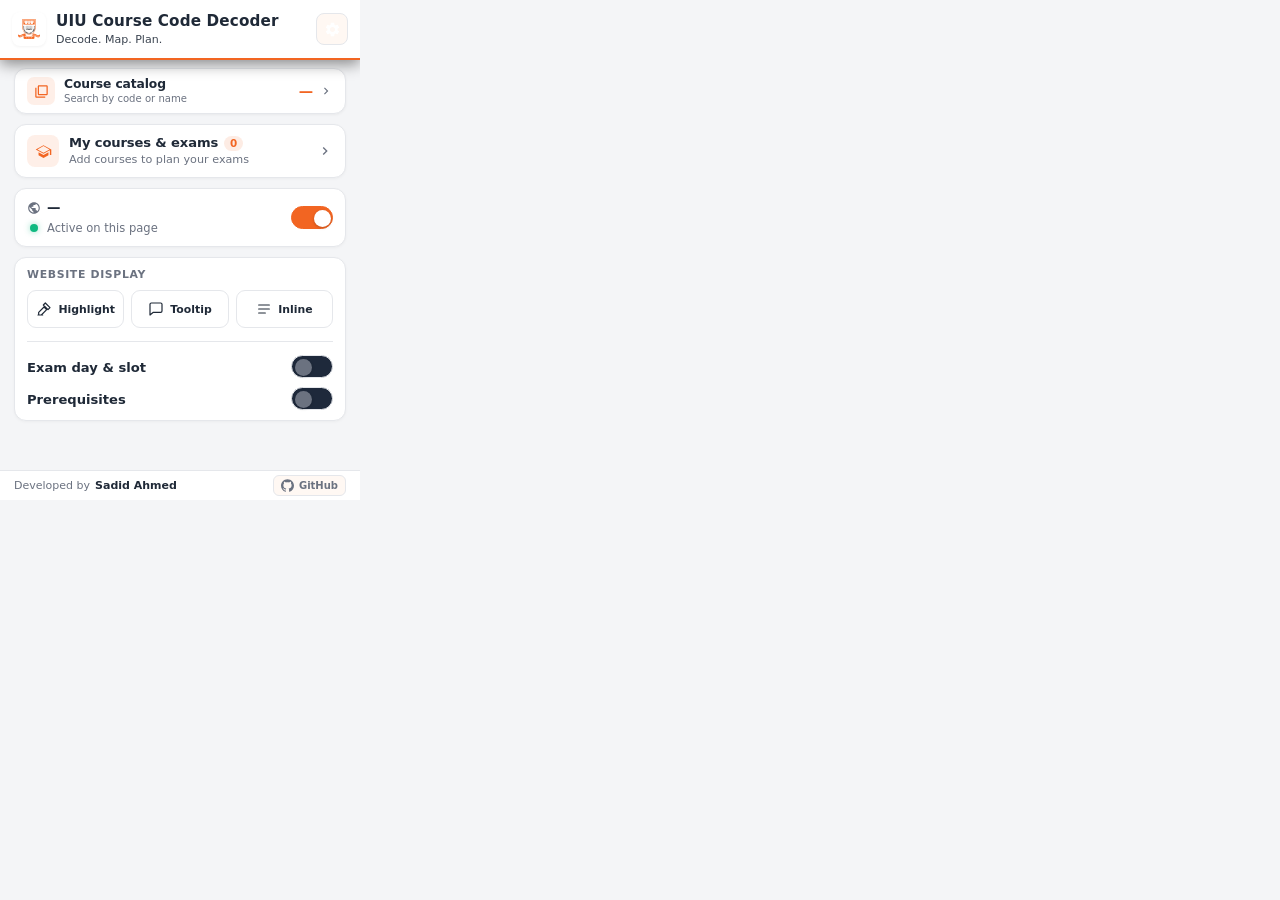
==== commit 1457cdf8: "Fixed on website pop-ups" ====
--- a/popup.html
+++ b/popup.html
@@ -256,14 +256,14 @@
           <div class="mode-group" role="radiogroup" aria-label="Decoder display mode">
             <label class="mode-option">
               <input type="radio" name="mode" value="highlight" id="modeHighlight" />
-              <span class="mode-btn" title="Yellow background, name on hover">
+              <span class="mode-btn" title="Mark course codes with a background; hover or focus for details">
                 <svg class="mode-icon" viewBox="0 0 24 24" fill="none" stroke="currentColor" stroke-width="1.8" stroke-linecap="round" stroke-linejoin="round" aria-hidden="true"><path d="M3 21h7M4 17l8-8 4 4-8 8H4zM14 3l7 7-3 3-7-7z"/></svg>
                 <span class="mode-name">Highlight</span>
               </span>
             </label>
             <label class="mode-option">
               <input type="radio" name="mode" value="tooltip" id="modeTooltip" />
-              <span class="mode-btn" title="Hover to see full name">
+              <span class="mode-btn" title="Subtly underline course codes; hover or focus for details">
                 <svg class="mode-icon" viewBox="0 0 24 24" fill="none" stroke="currentColor" stroke-width="1.8" stroke-linecap="round" stroke-linejoin="round" aria-hidden="true"><path d="M21 15a2 2 0 0 1-2 2H8l-5 4V5a2 2 0 0 1 2-2h14a2 2 0 0 1 2 2z"/></svg>
                 <span class="mode-name">Tooltip</span>
               </span>
--- a/popup.css
+++ b/popup.css
@@ -753,7 +753,7 @@
 [data-theme="dark"] .welcome-card,
 :root:not([data-theme="light"]) .welcome-feature-card,
 :root:not([data-theme="light"]) .welcome-card {
-  background: #111827;
+  background: var(--surface);
   border-color: #1F2937;
 }
 
@@ -765,7 +765,7 @@
 [data-theme="dark"] .welcome-skip-btn:hover,
 :root:not([data-theme="light"]) .welcome-skip-btn:hover {
   background: #1F2937;
-  color: #F9FAFB;
+  color: var(--text-main);
 }
 
 /* ── Top Hero: Clickable Course Catalog Card (Release 3.2 Polish) ── */
@@ -883,8 +883,8 @@
 /* Dark Mode Overrides for Clickable Catalog Pill */
 [data-theme="dark"] .stat-pill.stat-pill-interactive,
 :root:not([data-theme="light"]) .stat-pill.stat-pill-interactive {
-  background: #111827;
-  border-color: #243048;
+  background: var(--surface);
+  border-color: var(--border-color);
 }
 
 [data-theme="dark"] .stat-pill.stat-pill-interactive:hover,
@@ -896,12 +896,12 @@
 
 [data-theme="dark"] .stat-label,
 :root:not([data-theme="light"]) .stat-label {
-  color: #f9fafb;
+  color: var(--text-main);
 }
 
 [data-theme="dark"] .stat-sub,
 :root:not([data-theme="light"]) .stat-sub {
-  color: #94a3b8;
+  color: var(--text-muted);
 }
 
 .card {
@@ -4695,8 +4695,8 @@
 /* Dark Mode Overrides */
 [data-theme="dark"] .report-card,
 :root:not([data-theme="light"]) .report-card {
-  background: #111827;
-  border-color: #243048;
+  background: var(--surface);
+  border-color: var(--border-color);
 }
 
 [data-theme="dark"] .report-card.is-user-added,
@@ -4707,15 +4707,15 @@
 
 [data-theme="dark"] .report-card.is-edited,
 :root:not([data-theme="light"]) .report-card.is-edited {
-  background: #162032;
+  background: var(--surface2);
   border-color: rgba(242, 101, 34, 0.3);
 }
 
 [data-theme="dark"] .btn-report-issue,
 :root:not([data-theme="light"]) .btn-report-issue {
-  background: #162032;
-  border-color: #243048;
-  color: #f9fafb;
+  background: var(--surface2);
+  border-color: var(--border-color);
+  color: var(--text-main);
 }
 
 [data-theme="dark"] .btn-report-issue:hover,
@@ -5964,14 +5964,14 @@
 /* ── Dark Palette Root Variables ── */
 [data-theme="dark"] {
   --bg: #090d16;
-  --surface: #111827;
-  --surface2: #162032;
+  --surface: #141b27;
+  --surface2: #1c2534;
   --accent: #F26522;
   --accent-hover: #ff7733;
   --accent-light: rgba(242, 101, 34, 0.18);
-  --text-main: #f9fafb;
-  --text-muted: #94a3b8;
-  --border-color: #243048;
+  --text-main: #e6ebf2;
+  --text-muted: #b0bdce;
+  --border-color: #303d50;
   --shadow-sm: 0 1px 3px rgba(0, 0, 0, 0.4);
   --shadow-md: 0 4px 6px -1px rgba(0, 0, 0, 0.4), 0 2px 4px -1px rgba(0, 0, 0, 0.3);
 }
@@ -5979,14 +5979,14 @@
 @media (prefers-color-scheme: dark) {
   :root:not([data-theme="light"]) {
     --bg: #090d16;
-    --surface: #111827;
-    --surface2: #162032;
+    --surface: #141b27;
+    --surface2: #1c2534;
     --accent: #F26522;
     --accent-hover: #ff7733;
     --accent-light: rgba(242, 101, 34, 0.18);
-    --text-main: #f9fafb;
-    --text-muted: #94a3b8;
-    --border-color: #243048;
+    --text-main: #e6ebf2;
+    --text-muted: #b0bdce;
+    --border-color: #303d50;
     --shadow-sm: 0 1px 3px rgba(0, 0, 0, 0.4);
     --shadow-md: 0 4px 6px -1px rgba(0, 0, 0, 0.4), 0 2px 4px -1px rgba(0, 0, 0, 0.3);
   }
@@ -5995,20 +5995,20 @@
 /* ── Executive Dark Header & Navigation ── */
 [data-theme="dark"] .header,
 :root:not([data-theme="light"]) .header {
-  background: #111827;
+  background: var(--surface);
   border-bottom: 2px solid var(--accent);
   box-shadow: 0 4px 14px rgba(0, 0, 0, 0.45);
-  color: #f9fafb;
+  color: var(--text-main);
 }
 
 [data-theme="dark"] .header-title,
 :root:not([data-theme="light"]) .header-title {
-  color: #f9fafb;
+  color: var(--text-main);
 }
 
 [data-theme="dark"] .header-subtitle,
 :root:not([data-theme="light"]) .header-subtitle {
-  color: #94a3b8;
+  color: var(--text-muted);
 }
 
 [data-theme="dark"] .header-back,
@@ -6019,9 +6019,9 @@
 :root:not([data-theme="light"]) .header-btn,
 :root:not([data-theme="light"]) .header-export-btn,
 :root:not([data-theme="light"]) .header-trash-btn {
-  background: #162032;
-  border: 1px solid #243048;
-  color: #f1f5f9;
+  background: var(--surface2);
+  border: 1px solid var(--border-color);
+  color: var(--text-main);
 }
 
 [data-theme="dark"] .header-back:hover,
@@ -6060,12 +6060,12 @@
 [data-theme="dark"] .switch-track,
 :root:not([data-theme="light"]) .switch-track {
   background: #1e293b;
-  border: 1px solid #243048;
+  border: 1px solid var(--border-color);
 }
 
 [data-theme="dark"] .switch-track::before,
 :root:not([data-theme="light"]) .switch-track::before {
-  background: #cbd5e1;
+  background: var(--text-muted);
 }
 
 [data-theme="dark"] .switch input:checked + .switch-track,
@@ -6105,9 +6105,9 @@
 :root:not([data-theme="light"]) select,
 :root:not([data-theme="light"]) .form-input,
 :root:not([data-theme="light"]) .json-textarea {
-  background: #151d2f !important;
-  border-color: #243048 !important;
-  color: #f9fafb !important;
+  background: var(--surface2) !important;
+  border-color: var(--border-color) !important;
+  color: var(--text-main) !important;
 }
 
 [data-theme="dark"] input::placeholder,
@@ -6120,14 +6120,14 @@
 /* ── Allowlist Items & Toolbar ── */
 [data-theme="dark"] .allowlist-item,
 :root:not([data-theme="light"]) .allowlist-item {
-  background: #151d2f;
-  border-color: #243048;
-  color: #f1f5f9;
+  background: var(--surface2);
+  border-color: var(--border-color);
+  color: var(--text-main);
 }
 
 [data-theme="dark"] .allowlist-item:hover,
 :root:not([data-theme="light"]) .allowlist-item:hover {
-  background: #1c273e;
+  background: var(--dark-hover);
 }
 
 [data-theme="dark"] .allowlist-item.is-selected,
@@ -6142,22 +6142,22 @@
 :root:not([data-theme="light"]) .domain-search-box,
 :root:not([data-theme="light"]) .domain-bulk-toolbar,
 :root:not([data-theme="light"]) .domains-count-badge {
-  background: #151d2f;
-  border-color: #243048;
-  color: #cbd5e1;
+  background: var(--surface2);
+  border-color: var(--border-color);
+  color: var(--text-muted);
 }
 
 [data-theme="dark"] .domain-search-box:focus-within,
 :root:not([data-theme="light"]) .domain-search-box:focus-within {
-  background: #182235;
+  background: var(--surface2);
   border-color: var(--accent);
 }
 
 /* ── Sync Cards & Reminders ── */
 [data-theme="dark"] .sync-card,
 :root:not([data-theme="light"]) .sync-card {
-  background: #151d2f;
-  border-color: #243048;
+  background: var(--surface2);
+  border-color: var(--border-color);
 }
 
 [data-theme="dark"] .home-sync-alert,
@@ -6177,9 +6177,9 @@
 
 [data-theme="dark"] .sync-code-chip,
 :root:not([data-theme="light"]) .sync-code-chip {
-  background: #182235;
-  border-color: #243048;
-  color: #f1f5f9;
+  background: var(--surface2);
+  border-color: var(--border-color);
+  color: var(--text-main);
 }
 
 [data-theme="dark"] .sync-code-chip:hover,
@@ -6203,14 +6203,14 @@
 /* ── Home View Mode Buttons ── */
 [data-theme="dark"] .mode-btn,
 :root:not([data-theme="light"]) .mode-btn {
-  background: #151d2f;
-  border-color: #243048;
-  color: #cbd5e1;
+  background: var(--surface2);
+  border-color: var(--border-color);
+  color: var(--text-muted);
 }
 
 [data-theme="dark"] .mode-btn:hover,
 :root:not([data-theme="light"]) .mode-btn:hover {
-  background: #1c273e;
+  background: var(--dark-hover);
 }
 
 [data-theme="dark"] .mode-option input:checked+.mode-btn,
@@ -6223,21 +6223,21 @@
 /* ── Course List View & Table ── */
 [data-theme="dark"] .courses-view .course-table-card,
 :root:not([data-theme="light"]) .courses-view .course-table-card {
-  background: #111827;
-  border-color: #243048;
+  background: var(--surface);
+  border-color: var(--border-color);
 }
 
 [data-theme="dark"] .course-grid-header,
 :root:not([data-theme="light"]) .course-grid-header {
-  background: #151d2f;
-  color: #94a3b8;
-  border-bottom: 1px solid #243048;
+  background: var(--surface2);
+  color: var(--text-muted);
+  border-bottom: 1px solid var(--border-color);
 }
 
 [data-theme="dark"] .course-grid-row,
 :root:not([data-theme="light"]) .course-grid-row {
   border-bottom: 1px solid #1e293b;
-  color: #f1f5f9;
+  color: var(--text-main);
 }
 
 [data-theme="dark"] .course-grid-row:hover,
@@ -6253,15 +6253,15 @@
 
 [data-theme="dark"] .filter-btn,
 :root:not([data-theme="light"]) .filter-btn {
-  background: #151d2f;
-  border-color: #243048;
-  color: #94a3b8;
+  background: var(--surface2);
+  border-color: var(--border-color);
+  color: var(--text-muted);
 }
 
 [data-theme="dark"] .filter-btn:hover:not(.active),
 :root:not([data-theme="light"]) .filter-btn:hover:not(.active) {
-  background: #1c273e;
-  color: #f9fafb;
+  background: var(--dark-hover);
+  color: var(--text-main);
   border-color: #334155;
 }
 
@@ -6274,9 +6274,9 @@
 
 [data-theme="dark"] .tab-btn,
 :root:not([data-theme="light"]) .tab-btn {
-  background: #151d2f;
-  border-color: #243048;
-  color: #94a3b8;
+  background: var(--surface2);
+  border-color: var(--border-color);
+  color: var(--text-muted);
 }
 
 [data-theme="dark"] .tab-btn.active,
@@ -6287,21 +6287,21 @@
 
 [data-theme="dark"] .course-credit-chip,
 :root:not([data-theme="light"]) .course-credit-chip {
-  background: #182235;
-  color: #cbd5e1;
-  border-color: #243048;
+  background: var(--surface2);
+  color: var(--text-muted);
+  border-color: var(--border-color);
 }
 
 [data-theme="dark"] .details-view .header .origin-badge,
 :root:not([data-theme="light"]) .details-view .header .origin-badge {
-  background: #182235 !important;
+  background: var(--surface2) !important;
   box-shadow: 0 1px 4px rgba(0, 0, 0, 0.4);
 }
 
 [data-theme="dark"] .origin-badge.official,
 :root:not([data-theme="light"]) .origin-badge.official {
-  background: #182235;
-  color: #94a3b8;
+  background: var(--surface2);
+  color: var(--text-muted);
 }
 
 [data-theme="dark"] .origin-badge.edited,
@@ -6319,8 +6319,8 @@
 /* ── Enrolled Summary & Clash Alert Cards ── */
 [data-theme="dark"] #enrolledSummaryCard,
 :root:not([data-theme="light"]) #enrolledSummaryCard {
-  background: #151d2f;
-  border-color: #243048;
+  background: var(--surface2);
+  border-color: var(--border-color);
 }
 
 [data-theme="dark"] .clash-alert-box,
@@ -6335,25 +6335,25 @@
 /* ── Prerequisite Tree & Luminous Glass Badges ── */
 [data-theme="dark"] .prereq-tree-card,
 :root:not([data-theme="light"]) .prereq-tree-card {
-  background: #151d2f;
-  border-color: #243048;
+  background: var(--surface2);
+  border-color: var(--border-color);
 }
 
 [data-theme="dark"] .prereq-tree-title,
 :root:not([data-theme="light"]) .prereq-tree-title {
-  color: #cbd5e1;
+  color: var(--text-muted);
 }
 
 [data-theme="dark"] .prereq-tree-count,
 :root:not([data-theme="light"]) .prereq-tree-count {
-  background: #182235;
-  color: #94a3b8;
+  background: var(--surface2);
+  color: var(--text-muted);
 }
 
 [data-theme="dark"] .prereq-depth-label,
 :root:not([data-theme="light"]) .prereq-depth-label {
   background: #1e293b;
-  color: #94a3b8;
+  color: var(--text-muted);
   border-color: #2b3a58;
 }
 
@@ -6402,18 +6402,18 @@
 /* ── Import View Cards & Drop Zone ── */
 [data-theme="dark"] .file-drop-zone,
 :root:not([data-theme="light"]) .file-drop-zone {
-  background: #111827;
-  border-color: #243048;
-  color: #cbd5e1;
+  background: var(--surface);
+  border-color: var(--border-color);
+  color: var(--text-muted);
 }
 
 [data-theme="dark"] .file-drop-zone:hover,
 [data-theme="dark"] .file-drop-zone.drag-active,
 :root:not([data-theme="light"]) .file-drop-zone:hover,
 :root:not([data-theme="light"]) .file-drop-zone.drag-active {
-  background: #162032;
+  background: var(--surface2);
   border-color: var(--accent);
-  color: #f9fafb;
+  color: var(--text-main);
 }
 
 /* ── Modals & Diffs ── */
@@ -6431,17 +6431,17 @@
 :root:not([data-theme="light"]) .export-modal-content,
 :root:not([data-theme="light"]) .preview-modal-content,
 :root:not([data-theme="light"]) .contrib-modal-content {
-  background: #111827;
-  border: 1px solid #243048;
-  color: #f9fafb;
+  background: var(--surface);
+  border: 1px solid var(--border-color);
+  color: var(--text-main);
   box-shadow: 0 20px 30px rgba(0, 0, 0, 0.5);
 }
 
 [data-theme="dark"] .diff-card,
 :root:not([data-theme="light"]) .diff-card {
-  background: #151d2f;
-  border-color: #243048;
-  color: #f1f5f9;
+  background: var(--surface2);
+  border-color: var(--border-color);
+  color: var(--text-main);
 }
 
 [data-theme="dark"] .diff-card.is-new,
@@ -6463,7 +6463,7 @@
 
 [data-theme="dark"] .diff-title,
 :root:not([data-theme="light"]) .diff-title {
-  color: #f9fafb;
+  color: var(--text-main);
 }
 
 [data-theme="dark"] .import-msg.success,
@@ -6511,15 +6511,15 @@
 /* ── Footer & Contribution Elements ── */
 [data-theme="dark"] .footer,
 :root:not([data-theme="light"]) .footer {
-  background: #111827;
-  border-top: 1px solid #243048;
+  background: var(--surface);
+  border-top: 1px solid var(--border-color);
 }
 
 [data-theme="dark"] .footer-github-btn,
 :root:not([data-theme="light"]) .footer-github-btn {
-  background: #162032;
-  border: 1px solid #243048;
-  color: #94a3b8;
+  background: var(--surface2);
+  border: 1px solid var(--border-color);
+  color: var(--text-muted);
 }
 
 [data-theme="dark"] .footer-github-btn:hover,
@@ -6531,9 +6531,9 @@
 
 [data-theme="dark"] .contribution-btn,
 :root:not([data-theme="light"]) .contribution-btn {
-  background: #162032;
-  border: 1px solid #243048;
-  color: #f9fafb;
+  background: var(--surface2);
+  border: 1px solid var(--border-color);
+  color: var(--text-main);
 }
 
 [data-theme="dark"] .contribution-btn:hover,
@@ -6545,7 +6545,7 @@
 
 [data-theme="dark"] .contribution-btn svg.github-mark,
 :root:not([data-theme="light"]) .contribution-btn svg.github-mark {
-  fill: #cbd5e1;
+  fill: var(--text-muted);
 }
 
 [data-theme="dark"] .contribution-btn:hover svg.github-mark,
@@ -6580,7 +6580,7 @@
 :root:not([data-theme="light"]) .btn-modal-cancel:hover,
 :root:not([data-theme="light"]) .preview-modal-actions .btn-modal-cancel:hover {
   background: #1e293b !important;
-  color: #f9fafb !important;
+  color: var(--text-main) !important;
 }
 
 /* ── End Task 3.4 ────────────────────────────────────────────────────────── */
@@ -6895,8 +6895,8 @@
 /* Dark mode for enrolled hub card */
 [data-theme="dark"] .enrolled-hub-card.enrolled-quick-card,
 :root:not([data-theme="light"]) .enrolled-hub-card.enrolled-quick-card {
-  background: #111827;
-  border-color: #243048;
+  background: var(--surface);
+  border-color: var(--border-color);
 }
 
 [data-theme="dark"] .enrolled-hub-card.enrolled-quick-card:hover,
@@ -6908,12 +6908,12 @@
 
 [data-theme="dark"] .enrolled-hub-title,
 :root:not([data-theme="light"]) .enrolled-hub-title {
-  color: #f9fafb;
+  color: var(--text-main);
 }
 
 [data-theme="dark"] .enrolled-hub-sub,
 :root:not([data-theme="light"]) .enrolled-hub-sub {
-  color: #94a3b8;
+  color: var(--text-muted);
 }
 
 [data-theme="dark"] .enrolled-hub-card .clash-badge.warning,
@@ -7565,27 +7565,27 @@
 }
 
 [data-theme="dark"] .mycourses-search-box {
-  background: #151d2f;
-  border-color: #243048;
+  background: var(--surface2);
+  border-color: var(--border-color);
 }
 
 @media (prefers-color-scheme: dark) {
   :root:not([data-theme="light"]) .mycourses-search-box {
-    background: #151d2f;
-    border-color: #243048;
+    background: var(--surface2);
+    border-color: var(--border-color);
   }
 }
 
 [data-theme="dark"] .mycourses-suggestions-list {
-  background: #111827;
-  border-color: #243048;
+  background: var(--surface);
+  border-color: var(--border-color);
   box-shadow: 0 10px 25px -5px rgba(0, 0, 0, 0.5);
 }
 
 @media (prefers-color-scheme: dark) {
   :root:not([data-theme="light"]) .mycourses-suggestions-list {
-    background: #111827;
-    border-color: #243048;
+    background: var(--surface);
+    border-color: var(--border-color);
     box-shadow: 0 10px 25px -5px rgba(0, 0, 0, 0.5);
   }
 }
@@ -7603,14 +7603,14 @@
 }
 
 [data-theme="dark"] .enrolled-course-card {
-  background: #111827;
-  border-color: #243048;
+  background: var(--surface);
+  border-color: var(--border-color);
 }
 
 @media (prefers-color-scheme: dark) {
   :root:not([data-theme="light"]) .enrolled-course-card {
-    background: #111827;
-    border-color: #243048;
+    background: var(--surface);
+    border-color: var(--border-color);
   }
 }
 
@@ -7639,14 +7639,14 @@
 }
 
 [data-theme="dark"] .mycourses-empty {
-  background: #111827;
-  border-color: #243048;
+  background: var(--surface);
+  border-color: var(--border-color);
 }
 
 @media (prefers-color-scheme: dark) {
   :root:not([data-theme="light"]) .mycourses-empty {
-    background: #111827;
-    border-color: #243048;
+    background: var(--surface);
+    border-color: var(--border-color);
   }
 }
 
@@ -7935,25 +7935,25 @@
 }
 
 [data-theme="dark"] .contrib-action-card {
-  background: #151d2f;
-  border-color: #243048;
+  background: var(--surface2);
+  border-color: var(--border-color);
 }
 
 @media (prefers-color-scheme: dark) {
   :root:not([data-theme="light"]) .contrib-action-card {
-    background: #151d2f;
-    border-color: #243048;
+    background: var(--surface2);
+    border-color: var(--border-color);
   }
 }
 
 [data-theme="dark"] .contrib-action-card:hover {
-  background: #1c273e;
+  background: var(--dark-hover);
   border-color: var(--accent);
 }
 
 @media (prefers-color-scheme: dark) {
   :root:not([data-theme="light"]) .contrib-action-card:hover {
-    background: #1c273e;
+    background: var(--dark-hover);
     border-color: var(--accent);
   }
 }
@@ -7962,7 +7962,7 @@
 :root:not([data-theme="light"]) .contrib-modal-header .preview-modal-close-btn:hover {
   background: var(--surface2) !important;
   border-color: var(--border-color) !important;
-  color: #f9fafb !important;
+  color: var(--text-main) !important;
 }
 
 [data-theme="dark"] .contrib-action-icon.settings,
@@ -8070,14 +8070,14 @@
 [data-theme="dark"] .enrolled-course-card.has-same-day {
   border-left: 3.5px solid #f59e0b;
   border-color: rgba(245, 158, 11, 0.35);
-  background: #111827;
+  background: var(--surface);
 }
 
 @media (prefers-color-scheme: dark) {
   :root:not([data-theme="light"]) .enrolled-course-card.has-same-day {
     border-left: 3.5px solid #f59e0b;
     border-color: rgba(245, 158, 11, 0.35);
-    background: #111827;
+    background: var(--surface);
   }
 }
 
@@ -8312,26 +8312,26 @@
 /* Dark Mode Overrides */
 [data-theme="dark"] .import-hint,
 :root:not([data-theme="light"]) .import-hint {
-  background: #151d2f;
-  border-color: #243048;
-  color: #94a3b8;
+  background: var(--surface2);
+  border-color: var(--border-color);
+  color: var(--text-muted);
 }
 
 [data-theme="dark"] .file-drop-zone.has-file,
 :root:not([data-theme="light"]) .file-drop-zone.has-file {
-  background: #111827;
-  border-color: #243048;
+  background: var(--surface);
+  border-color: var(--border-color);
 }
 
 [data-theme="dark"] .drop-zone-file-name,
 :root:not([data-theme="light"]) .drop-zone-file-name {
-  color: #f9fafb;
+  color: var(--text-main);
 }
 
 [data-theme="dark"] .btn-card-preview,
 :root:not([data-theme="light"]) .btn-card-preview {
-  background: #162032;
-  border-color: #243048;
+  background: var(--surface2);
+  border-color: var(--border-color);
   color: #fb923c;
 }
 
@@ -8541,20 +8541,20 @@
 
 [data-theme="dark"] .btn-contrib-dismiss,
 :root:not([data-theme="light"]) .btn-contrib-dismiss {
-  border-color: #243048;
-  color: #94a3b8;
+  border-color: var(--border-color);
+  color: var(--text-muted);
 }
 
 [data-theme="dark"] .btn-contrib-dismiss:hover,
 :root:not([data-theme="light"]) .btn-contrib-dismiss:hover {
   background: #1e293b;
-  color: #f9fafb;
+  color: var(--text-main);
 }
 
 [data-theme="dark"] .routine-slot-badge.pending-slot,
 :root:not([data-theme="light"]) .routine-slot-badge.pending-slot {
   background: rgba(148, 163, 184, 0.12);
-  color: #94a3b8;
+  color: var(--text-muted);
   border-color: rgba(148, 163, 184, 0.3);
 }
 
@@ -8936,20 +8936,20 @@
 /* Dark Mode Overrides for Add Course & Success Screen */
 [data-theme="dark"] .form-accordion,
 :root:not([data-theme="light"]) .form-accordion {
-  border-color: #243048;
+  border-color: var(--border-color);
   background: #141c2e;
 }
 
 [data-theme="dark"] .form-accordion-body,
 :root:not([data-theme="light"]) .form-accordion-body {
-  border-color: #243048;
-  background: #111827;
+  border-color: var(--border-color);
+  background: var(--surface);
 }
 
 [data-theme="dark"] .schedule-mode-selector,
 :root:not([data-theme="light"]) .schedule-mode-selector {
   background: #0d131f;
-  border-color: #243048;
+  border-color: var(--border-color);
 }
 
 [data-theme="dark"] .schedule-radio-pill.active,
@@ -8960,15 +8960,15 @@
 
 [data-theme="dark"] .added-course-preview,
 :root:not([data-theme="light"]) .added-course-preview {
-  background: #151d2f;
-  border-color: #243048;
+  background: var(--surface2);
+  border-color: var(--border-color);
 }
 
 [data-theme="dark"] .preview-meta-badge,
 :root:not([data-theme="light"]) .preview-meta-badge {
-  background: #111827;
-  border-color: #243048;
-  color: #94a3b8;
+  background: var(--surface);
+  border-color: var(--border-color);
+  color: var(--text-muted);
 }
 
 [data-theme="dark"] .success-community-card,
@@ -8979,15 +8979,15 @@
 
 [data-theme="dark"] .community-icon-box,
 :root:not([data-theme="light"]) .community-icon-box {
-  background: #111827;
+  background: var(--surface);
   color: #fb923c;
 }
 
 [data-theme="dark"] .btn-success-add-another,
 :root:not([data-theme="light"]) .btn-success-add-another {
-  background: #151d2f;
-  border-color: #243048;
-  color: #f9fafb;
+  background: var(--surface2);
+  border-color: var(--border-color);
+  color: var(--text-main);
 }
 
 [data-theme="dark"] .btn-success-add-another:hover,
@@ -8999,14 +8999,14 @@
 
 [data-theme="dark"] .btn-success-view-catalog,
 :root:not([data-theme="light"]) .btn-success-view-catalog {
-  border-color: #243048;
-  color: #94a3b8;
+  border-color: var(--border-color);
+  color: var(--text-muted);
 }
 
 [data-theme="dark"] .btn-success-view-catalog:hover,
 :root:not([data-theme="light"]) .btn-success-view-catalog:hover {
-  background: #151d2f;
-  color: #f9fafb;
+  background: var(--surface2);
+  color: var(--text-main);
 }
 
 .btn-community-dismiss {
@@ -9029,7 +9029,7 @@
 
 [data-theme="dark"] .btn-community-dismiss,
 :root:not([data-theme="light"]) .btn-community-dismiss {
-  color: #94a3b8;
+  color: var(--text-muted);
 }
 
 [data-theme="dark"] .btn-community-dismiss:hover,
@@ -9178,9 +9178,9 @@
 
 [data-theme="dark"] .btn-success-view-catalog,
 :root:not([data-theme="light"]) .btn-success-view-catalog {
-  background: #151d2f;
-  border-color: #243048;
-  color: #f9fafb;
+  background: var(--surface2);
+  border-color: var(--border-color);
+  color: var(--text-main);
 }
 
 [data-theme="dark"] .btn-success-view-catalog:hover,
@@ -9193,19 +9193,19 @@
 /* ── Appearance & Theme Polish Overrides ────────────────────────────── */
 [data-theme="dark"] .theme-options-group,
 :root:not([data-theme="light"]) .theme-options-group {
-  background: #090d16;
-  border-color: #243048;
+  background: var(--surface2);
+  border-color: var(--border-color);
 }
 
 [data-theme="dark"] .theme-option-btn:hover:not(.active),
 :root:not([data-theme="light"]) .theme-option-btn:hover:not(.active) {
   background: rgba(255, 255, 255, 0.05);
-  color: #f9fafb;
+  color: var(--text-main);
 }
 
 [data-theme="dark"] .theme-option-btn.active,
 :root:not([data-theme="light"]) .theme-option-btn.active {
-  background: #162032;
+  background: var(--surface2);
   border-color: rgba(242, 101, 34, 0.5);
   color: #fb923c;
   box-shadow: 0 1px 4px rgba(0, 0, 0, 0.4);
@@ -9270,9 +9270,9 @@
 
 [data-theme="dark"] .drop-zone-file-remove,
 :root:not([data-theme="light"]) .drop-zone-file-remove {
-  background: #162032;
-  border-color: #243048;
-  color: #94a3b8;
+  background: var(--surface2);
+  border-color: var(--border-color);
+  color: var(--text-muted);
 }
 
 [data-theme="dark"] .drop-zone-file-remove:hover,
@@ -9567,7 +9567,7 @@
 [data-theme="dark"] .prereq-stat-chip.terminal,
 :root:not([data-theme="light"]) .prereq-stat-chip.terminal {
   background: rgba(148, 163, 184, 0.15);
-  color: #cbd5e1;
+  color: var(--text-muted);
   border-color: rgba(148, 163, 184, 0.3);
 }
 
@@ -10214,7 +10214,7 @@
 .main-view .enrolled-hub-sub { min-width: 0; }
 .main-view #homeEnrolledCredits { overflow-wrap: anywhere; }
 
-.main-view .body { padding: 8px 14px; gap: 6px; }
+.main-view .body { padding: 8px 14px; gap: 10px; }
 .main-view .body > .card:not(.enrolled-hub-card) { padding: 10px 12px; gap: 9px; }
 
 /* Source labels stay attached to the code and never compete with course names. */
@@ -10470,10 +10470,10 @@
 #globalToast button { background: var(--surface2); color: var(--text-main); border-color: var(--border-color); }
 #globalToast button:hover { background: var(--accent-light); }
 #globalToast button:focus-visible { outline-color: var(--accent); }
-[data-theme="dark"] #globalToast { background: #162032; }
+[data-theme="dark"] #globalToast { background: var(--surface2); }
 [data-theme="dark"] #globalToast[data-type="success"] { border-color: #347766; }
 [data-theme="dark"] #globalToast[data-type="error"] { border-color: #a65360; }
-[data-theme="dark"] #globalToast .toast-icon { color: #cbd5e1; }
+[data-theme="dark"] #globalToast .toast-icon { color: var(--text-muted); }
 [data-theme="dark"] #globalToast[data-type="success"] .toast-icon { color: #6ee7b7; }
 [data-theme="dark"] #globalToast[data-type="error"] .toast-icon { color: #fda4af; }
 
@@ -10608,7 +10608,7 @@
   --feedback-text: var(--text-main); --feedback-border: var(--border-color);
   --feedback-press-border: var(--accent);
 }
-[data-theme="dark"] button { --feedback-hover: #243048; --feedback-border: var(--border-color); }
+[data-theme="dark"] button { --feedback-hover: var(--border-color); --feedback-border: var(--border-color); }
 button:is(.btn-courses, .btn-save-details, .btn-import, .btn-github-submit, .btn-detail-contrib-github, .btn-welcome-dismiss, .export-download-btn, .btn-modal-confirm, .btn-enroll-toggle, .btn-suggestion-add, .trash-restore-button, .btn-trash-action.restore, #addSingleCourseBtn, #allowlistBtn, #syncBtn) {
   --feedback-hover: #b9430d; --feedback-press: #9a3412;
   --feedback-text: #fff; --feedback-border: #b9430d; --feedback-press-border: #9a3412;
@@ -10681,3 +10681,117 @@
 .sync-icon, .action-icon-spinner { transform-origin: 50% 50%; transform-box: view-box; }
 .action-icon-spinner { animation: syncRotate .85s linear infinite; }
 @media (prefers-reduced-motion: reduce) { .action-icon-spinner { animation: none; } }
+
+/* Unified dark surfaces: comfortable text, restrained accents, readable states. */
+:root[data-theme="dark"] {
+  color-scheme: dark;
+  --dark-hover: #263245;
+  --dark-input: #101722;
+  --accent: #f2a36b;
+  --accent-hover: #f7b688;
+  --accent-light: #30271f;
+  --success: #7acdb0;
+  --danger: #f1a2a9;
+  --shadow-sm: 0 1px 3px rgba(0,0,0,.14);
+  --shadow-md: 0 5px 16px rgba(0,0,0,.22);
+  --settings-danger: #f1a2a9;
+}
+:root[data-theme="dark"] .header { background: var(--surface); border-bottom: 1px solid var(--border-color); box-shadow: none; color: var(--text-main); }
+:root[data-theme="dark"] .header-text p { color: var(--text-muted); }
+:root[data-theme="dark"] .header :is(.header-back,.header-btn,.header-export-action) { background: var(--surface2); color: var(--text-main); border: 1px solid var(--border-color); box-shadow: none; }
+:root[data-theme="dark"] .header button { --feedback-hover: var(--dark-hover); --feedback-press: #334159; --feedback-text: var(--text-main); --feedback-border: #56657a; --feedback-press-border: var(--accent); }
+:root[data-theme="dark"] :is(.card,.details-card,.site-card,.home-catalog-card,.course-table-card,.enrolled-course-card,.settings-section,.trash-course-card,.catalog-report-row) { background: var(--surface); border-color: var(--border-color); box-shadow: none; }
+:root[data-theme="dark"] :is(input[type="text"],input[type="number"],input[type="date"],textarea,select,.form-input,.json-textarea) { background: var(--dark-input) !important; color: var(--text-main) !important; border-color: #3b4b62 !important; }
+:root[data-theme="dark"] :is(input,textarea)::placeholder { color: #91a1b8 !important; }
+:root[data-theme="dark"] :is(input,textarea,select):focus-visible { outline: 2px solid var(--accent) !important; outline-offset: 1px !important; box-shadow: none !important; }
+:root[data-theme="dark"] :is(.filter-btn,.import-tab-btn,.theme-option-btn,.prereq-toggle-btn,.mode-btn) { background: var(--surface2); color: var(--text-muted); border-color: var(--border-color); box-shadow: none; }
+:root[data-theme="dark"] :is(.filter-btn.active,.import-tab-btn.active,.theme-option-btn.active,.prereq-toggle-btn.is-active) { background: var(--accent-light); color: #ffd2af; border-color: #98643e; box-shadow: none; }
+:root[data-theme="dark"] .main-view .mode-option .mode-btn { background: var(--surface2); }
+:root[data-theme="dark"] .main-view .mode-option input:checked + .mode-btn { background: var(--accent-light); color: #ffd2af; border-color: #98643e; }
+:root[data-theme="dark"] .course-grid-header { background: var(--surface2); color: var(--text-muted); border-color: var(--border-color); }
+:root[data-theme="dark"] .course-grid-row { background: var(--surface); border-color: #263245; }
+:root[data-theme="dark"] .course-grid-row:hover { background: var(--surface2); }
+:root[data-theme="dark"] :is(.course-row-name,.diff-new-title,.preview-course-name,.preview-name) { color: var(--text-main); }
+:root[data-theme="dark"] :is(.origin-badge,.origin-badge.user-added,.origin-badge.custom,.origin-badge.edited,.origin-badge.official,.course-credit-chip,.preview-credits,.preview-meta-badge,.diff-meta-chip) { background: var(--surface2); color: var(--text-muted); border-color: var(--border-color); box-shadow: none; }
+:root[data-theme="dark"] .details-view .header .origin-badge { background: var(--surface2) !important; color: var(--text-muted); }
+:root[data-theme="dark"] :is(.modal-content,.preview-modal-content,.export-modal-content,.contrib-modal-content) { background: #192230; border-color: #3b4b62; color: var(--text-main); box-shadow: 0 14px 40px rgba(0,0,0,.4); }
+:root[data-theme="dark"] :is(.modal-overlay) { background: rgba(3,7,13,.68); }
+:root[data-theme="dark"] :is(.btn-modal-cancel,.preview-modal-close-btn,.export-modal-close-btn,.btn-detail-contrib-done,.btn-success-view-catalog,.btn-clear) { background: var(--surface2); color: var(--text-main); border: 1px solid var(--border-color); box-shadow: none; }
+:root[data-theme="dark"] button { --feedback-hover: var(--dark-hover); --feedback-border: #526178; --feedback-press: #334159; }
+:root[data-theme="dark"] button:is(.btn-courses,.btn-save-details,.btn-import,.btn-github-submit,.btn-detail-contrib-github,.btn-welcome-dismiss,.export-download-btn,.btn-modal-confirm,.btn-enroll-toggle,.btn-suggestion-add,#addSingleCourseBtn,#allowlistBtn) {
+  background: #38291f; color: #ffd2af; border: 1px solid #b88059; box-shadow: none;
+  --feedback-hover: #4a3222; --feedback-press: #593b27; --feedback-text: #ffe0c6; --feedback-border: #c38f69; --feedback-press-border: #d19d75;
+}
+:root[data-theme="dark"] button:is(.btn-del-details,.trash-delete-button,.btn-trash-action.empty,.btn-reset-danger,.btn-card-drop,.btn-clear-enrolled,.btn-bulk-remove-domains,.btn-enroll-toggle.is-enrolled) {
+  background: #2b2029; color: #f3b9c1; border-color: #80515b;
+  --feedback-hover: #452833; --feedback-press: #56313d; --feedback-text: #ffe1e6; --feedback-border: #ad7380; --feedback-press-border: #c18b96;
+}
+:root[data-theme="dark"] :is(#confirmModal[data-tone="danger"] #modalConfirmBtn,#importPreviewModal[data-review="reset"] #previewConfirmBtn) { background: #a23b49; color: #fff; border-color: #a23b49; --feedback-hover:#b84958; --feedback-press:#8c303d; --feedback-text:#fff; --feedback-border:#b84958; --feedback-press-border:#8c303d; }
+:root[data-theme="dark"] :is(.clash-badge.danger,.detail-clash-warning,.enrolled-card-clash-banner) { background: #30212c; color: #ffccd3; border-color: #794754; }
+:root[data-theme="dark"] .clash-badge.warning { background: #302a20; color: #f4d59c; border-color: #75603d; }
+:root[data-theme="dark"] :is(.diff-old-val) { background: #422a35; color: #ffd0d7; }
+:root[data-theme="dark"] :is(.diff-new-val) { background: #203b33; color: #b3e8d0; }
+:root[data-theme="dark"] :is(.summary-pill,.diff-badge,.sync-metric-chip) { background: var(--surface2); color: var(--text-muted); border-color: #46566d; }
+:root[data-theme="dark"] :is(.pill-new,.badge-new,.sync-metric-chip.add) { background: #203b33; color: #b3e8d0; border-color: #416b5b; }
+:root[data-theme="dark"] :is(.pill-update,.badge-update,.sync-metric-chip.update) { background: #302a20; color: #f4d59c; border-color: #75603d; }
+:root[data-theme="dark"] :is(.pill-invalid,.sync-metric-chip.remove) { background: #422a35; color: #ffd0d7; border-color: #794754; }
+:root[data-theme="dark"] :is(.detail-contrib-banner,.success-community-card) { background: var(--surface); border-color: #725139; box-shadow: none; }
+:root[data-theme="dark"] :is(.flow-anchor-card,.routine-source-note,.onboarding-planning-note) { background: var(--surface); border-color: var(--border-color); }
+:root[data-theme="dark"] #globalToast { background: #202b3b; color: var(--text-main); box-shadow: 0 5px 18px rgba(0,0,0,.3); }
+:root[data-theme="dark"] .footer { background: var(--surface); border-color: var(--border-color); }
+
+/* Semantic notices are readable without turning whole cards bright red/yellow. */
+:root[data-theme="dark"] .enrolled-hub-card .clash-badge.danger { background: #30212c; color: #ffccd3; border-color: #794754; font-weight: 500; }
+:root[data-theme="dark"] .enrolled-hub-card .clash-badge.warning { background: #302a20; color: #f4d59c; border-color: #75603d; font-weight: 500; }
+:root[data-theme="dark"] .clash-alert-box.has-clash { background: #251e28; border: 1px solid #794754; border-left: 3px solid #d58e9a; }
+:root[data-theme="dark"] .clash-alert-box.is-warning { background: #29251f; border: 1px solid #75603d; border-left: 3px solid #cfb077; }
+:root[data-theme="dark"] .clash-alert-box .clash-item.danger, :root[data-theme="dark"] .clash-alert-box.has-clash .clash-alert-title { color: #ffccd3; }
+:root[data-theme="dark"] .clash-alert-box .clash-item.warning, :root[data-theme="dark"] .clash-alert-box.is-warning .clash-alert-title { color: #f4d59c; }
+:root[data-theme="dark"] .clash-item { font-size: 11px; line-height: 1.55; font-weight: 400; }
+:root[data-theme="dark"] .clash-item strong { font-weight: 600; }
+:root[data-theme="dark"] .enrolled-course-card.is-clashing { background: var(--surface); border: 1px solid #794754; border-left: 3px solid #d58e9a; }
+:root[data-theme="dark"] .enrolled-course-card.has-same-day { background: var(--surface); border-color: #75603d; border-left-color: #cfb077; }
+:root[data-theme="dark"] .detail-clash-warning { font-weight: 400; }
+:root[data-theme="dark"] .detail-clash-warning.is-warning, :root[data-theme="dark"] .enrolled-card-sameday-banner { background: #302a20; color: #f4d59c; border-color: #75603d; }
+:root[data-theme="dark"] .flow-view .prereq-tree-card { background: var(--surface); border-color: var(--border-color); }
+:root[data-theme="dark"] .flow-view .prereq-tree-header { background: var(--surface); }
+:root[data-theme="dark"] .flow-view .unlock-course-card { background: var(--surface2); border-color: #3b4b62; }
+:root[data-theme="dark"] .unlock-card-cr { background: #203b33; color: #b3e8d0; }
+:root[data-theme="dark"] .mycourses-search-box { background: var(--dark-input); border-color: #3b4b62; box-shadow: none; }
+:root[data-theme="dark"] .mycourses-search-box:focus-within { background: var(--dark-input); border-color: var(--accent); box-shadow: none; }
+:root[data-theme="dark"] #myCoursesSearchInput:focus, :root[data-theme="dark"] #myCoursesSearchInput:focus-visible { outline: none !important; box-shadow: none !important; border: 0 !important; }
+:root[data-theme="dark"] .mycourses-search-box:has(input:focus-visible) { outline: 2px solid var(--accent); outline-offset: 1px; }
+:root[data-theme="dark"] .course-table-card.trash-mode { background: transparent; }
+
+/* Dark controls keep a stable icon treatment in every pointer state. */
+:root[data-theme="dark"] button:hover svg:not(.sync-icon):not(.action-icon-spinner),
+:root[data-theme="dark"] button:active svg:not(.sync-icon):not(.action-icon-spinner) { transform: none !important; }
+:root[data-theme="dark"] :is(.stat-pill .stat-pill-icon,.enrolled-hub-card .enrolled-hub-icon),
+:root[data-theme="dark"] :is(.stat-pill:hover .stat-pill-icon,.enrolled-hub-card:hover .enrolled-hub-icon) { background: var(--accent-light); color: var(--accent); transform: none; box-shadow: none; }
+:root[data-theme="dark"] button svg { transition: color 140ms ease; }
+:root[data-theme="dark"] .header button { --feedback-hover: #263245; --feedback-press: #303e53; --feedback-text: #e6ebf2; --feedback-border: #526178; --feedback-press-border: #70829a; }
+:root[data-theme="dark"] button:is(.trash-restore-button,.btn-trash-action.restore,#syncBtn) {
+  background: #38291f; color: #ffd2af; border: 1px solid #b88059;
+  --feedback-hover: #4a3222; --feedback-press: #593b27; --feedback-text: #ffe0c6; --feedback-border: #c38f69; --feedback-press-border: #d19d75;
+}
+:root[data-theme="dark"] :is(.contrib-action-icon,.community-icon-box,.detail-contrib-banner-icon) { background: var(--accent-light); color: var(--accent); box-shadow: none; }
+@media (prefers-reduced-motion: reduce) { :root[data-theme="dark"] button svg { transition: none; } }
+
+/* Planning guidance is a quiet note with the same spacing as nearby cards. */
+:root[data-theme="dark"] .routine-source-note {
+  margin: 4px 0 2px;
+  padding: 12px;
+  border: 1px solid var(--border-color);
+  border-radius: 10px;
+  background: var(--surface);
+  color: var(--text-muted);
+  font-size: 11px;
+  line-height: 1.6;
+}
+:root[data-theme="dark"] .routine-source-note strong {
+  margin-bottom: 7px;
+  color: var(--text-main);
+  font-size: 12px;
+  font-weight: 600;
+}
+:root[data-theme="dark"] .routine-source-note p + p { margin-top: 8px; }
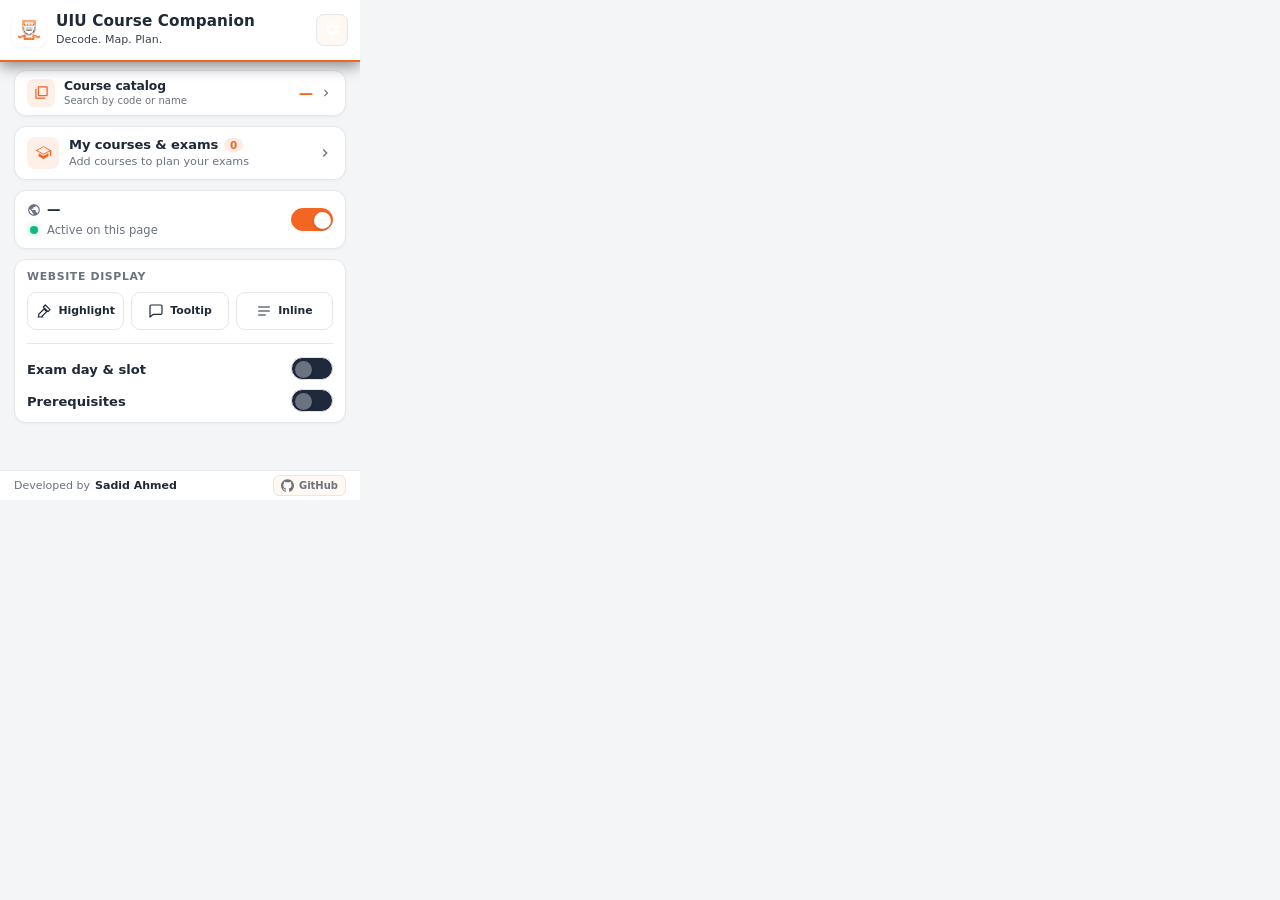
==== commit 7c05768b: "Fixed or updated documentation with the new name" ====
--- a/popup.html
+++ b/popup.html
@@ -5,7 +5,7 @@
 <head>
   <meta charset="UTF-8" />
   <meta name="viewport" content="width=device-width, initial-scale=1.0" />
-  <title>UIU Course Code Decoder</title>
+  <title>UIU Course Companion</title>
   <link rel="stylesheet" href="popup.css" />
 </head>
 
@@ -134,10 +134,10 @@
         <div class="onboarding-content">
           <div class="onboarding-brand-row">
             <img src="icons/icon.png" alt="" class="onboarding-logo" width="40" height="40" />
-            <h1 id="welcomeTitle">UIU Course Code Decoder</h1>
+            <h1 id="welcomeTitle">UIU Course Companion</h1>
             <button type="button" class="onboarding-close" id="welcomeDismissBtn" aria-label="Close welcome and open Home" title="Open Home"><svg viewBox="0 0 24 24" fill="none" stroke="currentColor" stroke-width="1.8" stroke-linecap="round" stroke-linejoin="round" aria-hidden="true"><path d="M6 6l12 12M6 18 18 6"/></svg></button>
           </div>
-          <p class="onboarding-tagline">Decode courses. Map prerequisites. Plan exams.</p>
+          <p class="onboarding-tagline">Decode courses. Map prerequisites. Avoid exam clashes.</p>
           <ul class="onboarding-features"><li class="onboarding-feature"><span class="onboarding-feature-icon"><svg viewBox="0 0 24 24" fill="none" stroke="currentColor" stroke-width="1.8" stroke-linecap="round" stroke-linejoin="round" aria-hidden="true"><path d="M21 12a9 9 0 1 1-18 0 9 9 0 0 1 18 0M3 12h18M12 3a18 18 0 0 1 0 18 18 18 0 0 1 0-18"/></svg></span><div><h2>Decode course codes</h2><p>Enable a website from Home, then hover over course codes.</p></div></li><li class="onboarding-feature"><span class="onboarding-feature-icon"><svg viewBox="0 0 24 24" fill="none" stroke="currentColor" stroke-width="1.8" stroke-linecap="round" stroke-linejoin="round" aria-hidden="true"><path d="M6 3v12a3 3 0 0 0 3 3h9m-4-4 4 4-4 4M6 7h8a3 3 0 0 1 3 3v1"/></svg></span><div><h2>Explore prerequisites</h2><p>Follow prerequisite paths and see which courses come next.</p></div></li><li class="onboarding-feature"><span class="onboarding-feature-icon"><svg viewBox="0 0 24 24" fill="none" stroke="currentColor" stroke-width="1.8" stroke-linecap="round" stroke-linejoin="round" aria-hidden="true"><path d="M8 2v4M16 2v4M3 10h18M5 4h14a2 2 0 0 1 2 2v14H3V6a2 2 0 0 1 2-2M8 14h3M8 17h6"/></svg></span><div><h2>Plan your courses & exams</h2><p>Check exam clashes and busy days in My courses &amp; exams.</p></div></li></ul>
           <aside class="onboarding-planning-note">Your plan stays on this device. Recheck exam dates and times in UCAM before finalizing it.</aside>
           <div class="onboarding-privacy">
@@ -159,8 +159,8 @@
           <img src="icons/icon.png" alt="Logo" style="width:22px;height:22px;object-fit:contain;" />
         </div>
         <div class="header-text" style="flex: 1;">
-          <h1>UIU Course Code Decoder</h1>
-          <p>Decode. Map. Plan.</p>
+          <h1>UIU Course Companion</h1>
+          <p class="brand-tagline">Decode. Map. Plan.</p>
         </div>
         <button class="header-btn" id="openSettingsBtn" title="Settings" aria-label="Settings">
           <svg style="width:17px;height:17px;fill:white;" viewBox="0 0 24 24">
--- a/popup.css
+++ b/popup.css
@@ -376,6 +376,8 @@
 .header-icon:active {
   transform: scale(0.95);
 }
+
+.main-view .brand-tagline { line-height: 1.4; }
 
 .header-text h1 {
   font-size: 0.95rem;
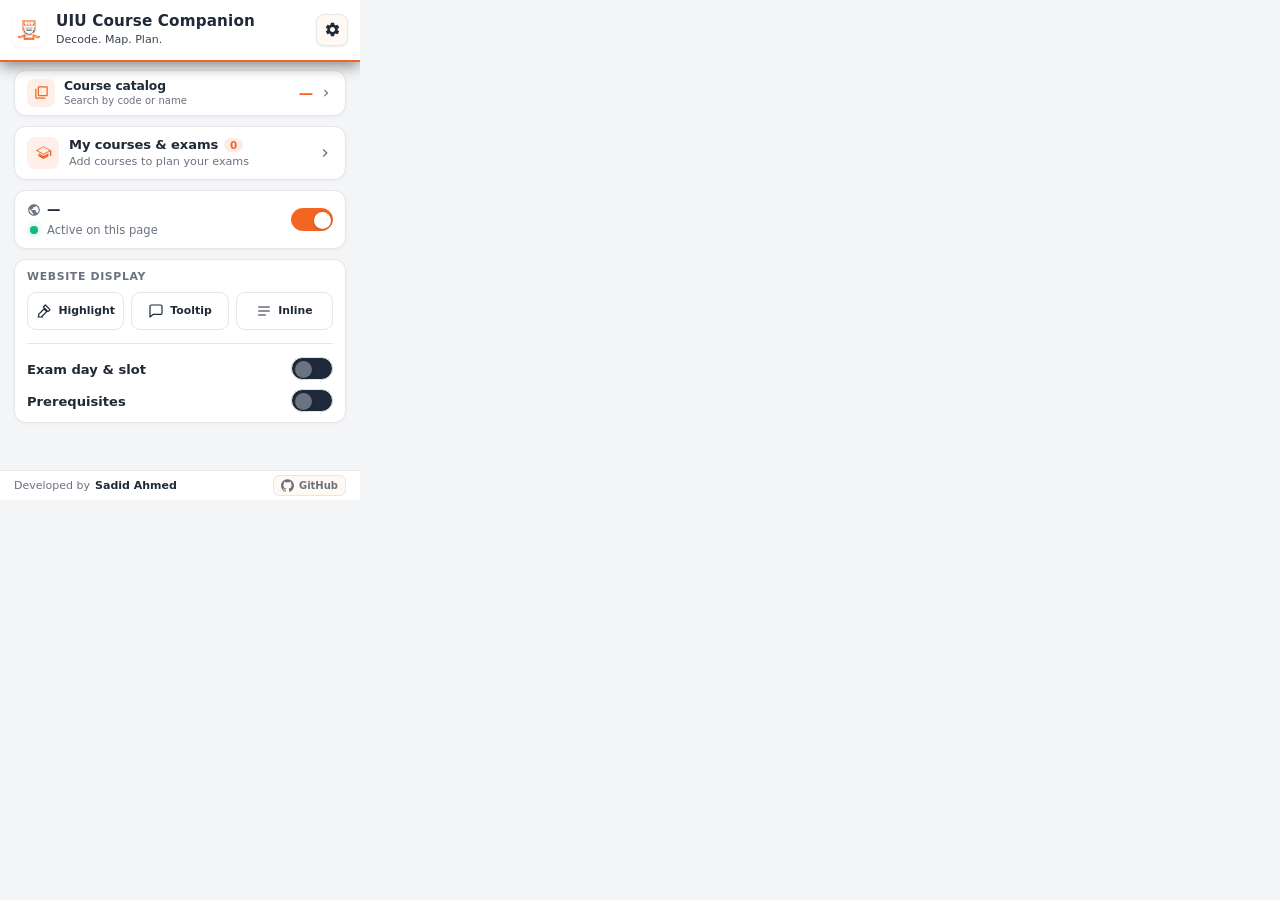
==== commit c18e0462: "Polish header buttons and catalog menu hover interactions" ====
--- a/popup.html
+++ b/popup.html
@@ -118,7 +118,7 @@
         </button>
       </div>
       <p class="contrib-draft-note">Review and submit on GitHub. A GitHub account is required.</p>
-      <a href="https://github.com/litch07/uiu-course-decoder/blob/main/CONTRIBUTING.md" target="_blank" rel="noopener noreferrer" class="contrib-guide-link">Contribution guide ↗</a>
+      <a href="https://github.com/litch07/uiu-course-companion/blob/main/CONTRIBUTING.md" target="_blank" rel="noopener noreferrer" class="contrib-guide-link">Contribution guide ↗</a>
       <div class="modal-actions" style="margin-top: 12px;">
         <button type="button" class="btn-modal-cancel" id="contribModalDoneBtn" style="width: 100%;">Close</button>
       </div>
@@ -163,7 +163,7 @@
           <p class="brand-tagline">Decode. Map. Plan.</p>
         </div>
         <button class="header-btn" id="openSettingsBtn" title="Settings" aria-label="Settings">
-          <svg style="width:17px;height:17px;fill:white;" viewBox="0 0 24 24">
+          <svg style="width:17px;height:17px;fill:currentColor;" viewBox="0 0 24 24">
             <path
               d="M19.14 12.94c.04-.3.06-.61.06-.94 0-.32-.02-.64-.07-.94l2.03-1.58c.18-.14.23-.41.12-.61l-1.92-3.32c-.12-.22-.37-.29-.59-.22l-2.39.96c-.5-.38-1.03-.7-1.62-.94l-.36-2.54c-.04-.24-.24-.41-.48-.41h-3.84c-.24 0-.43.17-.47.41l-.36 2.54c-.59.24-1.13.57-1.62.94l-2.39-.96c-.22-.08-.47 0-.59.22L2.74 8.87c-.12.21-.08.47.12.61l2.03 1.58c-.05.3-.09.63-.09.94s.02.64.07.94l-2.03 1.58c-.18.14-.23.41-.12.61l1.92 3.32c.12.22.37.29.59.22l2.39-.96c.5.38 1.03.7 1.62.94l.36 2.54c.05.24.24.41.48.41h3.84c.24 0 .44-.17.47-.41l.36-2.54c.59-.24 1.13-.56 1.62-.94l2.39.96c.22.08.47 0 .59-.22l1.92-3.32c.12-.22.07-.47-.12-.61l-2.01-1.58zM12 15.6c-1.98 0-3.6-1.62-3.6-3.6s1.62-3.6 3.6-3.6 3.6 1.62 3.6 3.6-1.62 3.6-3.6 3.6z" />
           </svg>
@@ -310,7 +310,7 @@
           <span>Developed by</span>
           <a href="https://github.com/litch07" target="_blank" rel="noopener noreferrer" class="footer-author">Sadid Ahmed</a>
         </div>
-        <a href="https://github.com/litch07/uiu-course-decoder" target="_blank" rel="noopener noreferrer"
+        <a href="https://github.com/litch07/uiu-course-companion" target="_blank" rel="noopener noreferrer"
           class="footer-github-btn" title="View Source on GitHub">
           <svg viewBox="0 0 24 24">
             <path
@@ -326,7 +326,7 @@
 
       <div class="header">
         <button class="header-back" id="backBtn" title="Back" aria-label="Back">
-          <svg style="width:16px;height:16px;fill:white;" viewBox="0 0 24 24">
+          <svg style="width:16px;height:16px;fill:currentColor;" viewBox="0 0 24 24">
             <path d="M20 11H7.83l5.59-5.59L12 4l-8 8 8 8 1.41-1.41L7.83 13H20v-2z" />
           </svg>
         </button>
@@ -351,7 +351,7 @@
           <span>Trash</span><span id="trashBadge" class="catalog-trash-count" style="display: none;" aria-hidden="true"></span></button><button type="button" id="openContribModalBtn" class="catalog-menu-item" title="Improve the course catalog" aria-label="Improve the course catalog">
             <svg class="contribution-outline-icon" viewBox="0 0 24 24" fill="none" stroke="currentColor" stroke-width="1.8" stroke-linecap="round" stroke-linejoin="round" aria-hidden="true"><path d="M21 15a2 2 0 0 1-2 2H8l-5 4V5a2 2 0 0 1 2-2h14a2 2 0 0 1 2 2zM8 10h8M12 6v8"/></svg>
           <span>Improve catalog</span></button><button type="button" class="catalog-menu-item" id="coursesSettingsBtn" title="Settings" aria-label="Settings">
-            <svg style="width:16px;height:16px;fill:white;" viewBox="0 0 24 24">
+            <svg style="width:16px;height:16px;fill:currentColor;" viewBox="0 0 24 24">
               <path d="M19.14 12.94c.04-.3.06-.61.06-.94 0-.32-.02-.64-.07-.94l2.03-1.58c.18-.14.23-.41.12-.61l-1.92-3.32c-.12-.22-.37-.29-.59-.22l-2.39.96c-.5-.38-1.03-.7-1.62-.94l-.36-2.54c-.04-.24-.24-.41-.48-.41h-3.84c-.24 0-.43.17-.47.41l-.36 2.54c-.59.24-1.13.57-1.62.94l-2.39-.96c-.22-.08-.47 0-.59.22L2.74 8.87c-.12.21-.08.47.12.61l2.03 1.58c-.05.3-.09.63-.09.94s.02.64.07.94l-2.03 1.58c-.18.14-.23.41-.12.61l1.92 3.32c.12.22.37.29.59.22l2.39-.96c.5.38 1.03.7 1.62.94l.36 2.54c.05.24.24.41.48.41h3.84c.24 0 .44-.17.47-.41l.36-2.54c.59-.24 1.13-.56 1.62-.94l2.39.96c.22.08.47 0 .59-.22l1.92-3.32c.12-.22.07-.47-.12-.61l-2.01-1.58zM12 15.6c-1.98 0-3.6-1.62-3.6-3.6s1.62-3.6 3.6-3.6 3.6 1.62 3.6 3.6-1.62 3.6-3.6 3.6z"/>
             </svg>
           <span>Settings</span></button></div>
@@ -450,7 +450,7 @@
         <div class="header-actions">
 
           <button type="button" class="header-btn" id="detailsSettingsBtn" title="Settings" aria-label="Settings">
-            <svg style="width:16px;height:16px;fill:white;" viewBox="0 0 24 24">
+            <svg style="width:16px;height:16px;fill:currentColor;" viewBox="0 0 24 24">
               <path d="M19.14 12.94c.04-.3.06-.61.06-.94 0-.32-.02-.64-.07-.94l2.03-1.58c.18-.14.23-.41.12-.61l-1.92-3.32c-.12-.22-.37-.29-.59-.22l-2.39.96c-.5-.38-1.03-.7-1.62-.94l-.36-2.54c-.04-.24-.24-.41-.48-.41h-3.84c-.24 0-.43.17-.47.41l-.36 2.54c-.59.24-1.13.57-1.62.94l-2.39-.96c-.22-.08-.47 0-.59.22L2.74 8.87c-.12.21-.08.47.12.61l2.03 1.58c-.05.3-.09.63-.09.94s.02.64.07.94l-2.03 1.58c-.18.14-.23.41-.12.61l1.92 3.32c.12.22.37.29.59.22l2.39-.96c.5.38 1.03.7 1.62.94l.36 2.54c.05.24.24.41.48.41h3.84c.24 0 .44-.17.47-.41l.36-2.54c.59-.24 1.13-.56 1.62-.94l2.39.96c.22.08.47 0 .59-.22l1.92-3.32c.12-.22.07-.47-.12-.61l-2.01-1.58zM12 15.6c-1.98 0-3.6-1.62-3.6-3.6s1.62-3.6 3.6-3.6 3.6 1.62 3.6 3.6-1.62 3.6-3.6 3.6z"/>
             </svg>
           </button>
@@ -477,31 +477,6 @@
         <div class="detail-clash-warning" id="detailClashWarning" role="status" aria-live="polite" aria-atomic="true" style="display: none;">
           <svg class="clash-alert-icon" viewBox="0 0 24 24"><path d="M12 2C6.48 2 2 6.48 2 12s4.48 10 10 10 10-4.48 10-10S17.52 2 12 2zm1 15h-2v-2h2v2zm0-4h-2V7h2v6z"/></svg>
           <span id="detailClashText">Exam routine clashes with another enrolled course</span>
-        </div>
-
-        <!-- Post-Save Contribution Prompt Banner in Course Details -->
-        <div class="detail-contrib-banner" id="detailSaveContribPrompt" style="display: none;">
-          <div class="detail-contrib-banner-header">
-            <div class="detail-contrib-banner-icon">
-              <svg viewBox="0 0 24 24">
-                <path d="M12 2C6.48 2 2 6.48 2 12s4.48 10 10 10 10-4.48 10-10S17.52 2 12 2zm-2 15l-5-5 1.41-1.41L10 14.17l7.59-7.59L19 8l-9 9z"/>
-              </svg>
-            </div>
-            <div class="detail-contrib-banner-text">
-              <div class="detail-contrib-banner-title">Changes saved on this device</div>
-              <div class="detail-contrib-banner-desc">Review your saved changes against the shared catalog in a GitHub draft.</div>
-            </div>
-            <button type="button" class="detail-contrib-banner-close" id="detailSaveContribClose" aria-label="Dismiss banner" title="Dismiss">&times;</button>
-          </div>
-          <div class="detail-contrib-banner-actions">
-            <button type="button" class="btn-detail-contrib-github" id="detailSaveContribGithubBtn" title="Open a GitHub draft comparing catalog details with your saved changes">
-              <svg class="catalog-report-icon" viewBox="0 0 24 24" fill="none" stroke="currentColor" stroke-width="1.8" stroke-linecap="round" stroke-linejoin="round" aria-hidden="true"><path d="M21 15a2 2 0 0 1-2 2H8l-5 4V5a2 2 0 0 1 2-2h14a2 2 0 0 1 2 2zM8 9h8M8 13h5"/></svg>
-              <span>Suggest this update ↗</span>
-            </button>
-            <button type="button" class="btn-detail-contrib-done" id="detailSaveContribDoneBtn" title="Return to Course catalog">
-              <span>Back to Catalog &rarr;</span>
-            </button>
-          </div>
         </div>
 
         <!-- Directly Editable Course Customization Card (Open & Immediately Accessible) -->
@@ -604,19 +579,8 @@
           <p id="flowCourseSubtitle">Course code and name</p>
         </div>
         <div class="header-actions">
-          <!-- Code / Name switch in header toolbar -->
-          <div class="prereq-view-toggle" id="prereqViewToggle" role="group" aria-label="Badge display mode" style="display: none;">
-            <button type="button" class="prereq-toggle-btn is-active" id="prereqToggleCode"
-              aria-pressed="true" title="Show course codes">
-              Code
-            </button>
-            <button type="button" class="prereq-toggle-btn" id="prereqToggleName"
-              aria-pressed="false" title="Show course names">
-              Name
-            </button>
-          </div>
           <button type="button" class="header-btn" id="flowSettingsBtn" title="Settings" aria-label="Settings">
-            <svg style="width:16px;height:16px;fill:white;" viewBox="0 0 24 24">
+            <svg style="width:16px;height:16px;fill:currentColor;" viewBox="0 0 24 24">
               <path d="M19.14 12.94c.04-.3.06-.61.06-.94 0-.32-.02-.64-.07-.94l2.03-1.58c.18-.14.23-.41.12-.61l-1.92-3.32c-.12-.22-.37-.29-.59-.22l-2.39.96c-.5-.38-1.03-.7-1.62-.94l-.36-2.54c-.04-.24-.24-.41-.48-.41h-3.84c-.24 0-.43.17-.47.41l-.36 2.54c-.59.24-1.13.57-1.62.94l-2.39-.96c-.22-.08-.47 0-.59.22L2.74 8.87c-.12.21-.08.47.12.61l2.03 1.58c-.05.3-.09.63-.09.94s.02.64.07.94l-2.03 1.58c-.18.14-.23.41-.12.61l1.92 3.32c.12.22.37.29.59.22l2.39-.96c.5.38 1.03.7 1.62.94l.36 2.54c.05.24.24.41.48.41h3.84c.24 0 .44-.17.47-.41l.36-2.54c.59-.24 1.13-.56 1.62-.94l2.39.96c.22.08.47 0 .59-.22l1.92-3.32c.12-.22.07-.47-.12-.61l-2.01-1.58zM12 15.6c-1.98 0-3.6-1.62-3.6-3.6s1.62-3.6 3.6-3.6 3.6 1.62 3.6 3.6-1.62 3.6-3.6 3.6z"/>
             </svg>
           </button>
@@ -672,7 +636,7 @@
     <div class="view import-view" role="region" aria-label="Add or Import Courses">
       <div class="header">
         <button class="header-back" id="importBackBtn" title="Back" aria-label="Back">
-          <svg style="width:16px;height:16px;fill:white;" viewBox="0 0 24 24">
+          <svg style="width:16px;height:16px;fill:currentColor;" viewBox="0 0 24 24">
             <path d="M20 11H7.83l5.59-5.59L12 4l-8 8 8 8 1.41-1.41L7.83 13H20v-2z" />
           </svg>
         </button>
@@ -683,7 +647,7 @@
         <div class="header-actions">
 
           <button type="button" class="header-btn" id="importSettingsBtn" title="Settings" aria-label="Settings">
-            <svg style="width:16px;height:16px;fill:white;" viewBox="0 0 24 24">
+            <svg style="width:16px;height:16px;fill:currentColor;" viewBox="0 0 24 24">
               <path d="M19.14 12.94c.04-.3.06-.61.06-.94 0-.32-.02-.64-.07-.94l2.03-1.58c.18-.14.23-.41.12-.61l-1.92-3.32c-.12-.22-.37-.29-.59-.22l-2.39.96c-.5-.38-1.03-.7-1.62-.94l-.36-2.54c-.04-.24-.24-.41-.48-.41h-3.84c-.24 0-.43.17-.47.41l-.36 2.54c-.59.24-1.13.57-1.62.94l-2.39-.96c-.22-.08-.47 0-.59.22L2.74 8.87c-.12.21-.08.47.12.61l2.03 1.58c-.05.3-.09.63-.09.94s.02.64.07.94l-2.03 1.58c-.18.14-.23.41-.12.61l1.92 3.32c.12.22.37.29.59.22l2.39-.96c.5.38 1.03.7 1.62.94l.36 2.54c.05.24.24.41.48.41h3.84c.24 0 .44-.17.47-.41l.36-2.54c.59-.24 1.13-.56 1.62-.94l2.39.96c.22.08.47 0 .59-.22l1.92-3.32c.12-.22.07-.47-.12-.61l-2.01-1.58zM12 15.6c-1.98 0-3.6-1.62-3.6-3.6s1.62-3.6 3.6-3.6 3.6 1.62 3.6 3.6-1.62 3.6-3.6 3.6z"/>
             </svg>
           </button>
@@ -782,8 +746,6 @@
                   </div>
                 </div>
 
-                <!-- Hidden checkbox to maintain backward compatibility with tests & logic -->
-                <input type="checkbox" id="singleCourseInClass" style="display: none;" />
 
                 <!-- Prerequisites Input with None toggle -->
                 <div class="form-group" style="margin-top: 6px;">
@@ -973,7 +935,7 @@
     <div class="view mycourses-view" role="region" aria-label="My Courses and Exam Routine">
       <div class="header">
         <button class="header-back" id="myCoursesBackBtn" title="Back to home" aria-label="Back to home">
-          <svg style="width:16px;height:16px;fill:white;" viewBox="0 0 24 24">
+          <svg style="width:16px;height:16px;fill:currentColor;" viewBox="0 0 24 24">
             <path d="M20 11H7.83l5.59-5.59L12 4l-8 8 8 8 1.41-1.41L7.83 13H20v-2z" />
           </svg>
         </button>
@@ -1064,7 +1026,7 @@
     <div class="view settings-view" role="region" aria-label="Settings and Preferences">
       <div class="header">
         <button class="header-back" id="settingsBackBtn" title="Back" aria-label="Back">
-          <svg style="width:16px;height:16px;fill:white;" viewBox="0 0 24 24">
+          <svg style="width:16px;height:16px;fill:currentColor;" viewBox="0 0 24 24">
             <path d="M20 11H7.83l5.59-5.59L12 4l-8 8 8 8 1.41-1.41L7.83 13H20v-2z" />
           </svg>
         </button>
@@ -1176,7 +1138,7 @@
           <dl class="settings-about-list">
             <div><dt>Version</dt><dd id="extVersion">v2.0.0</dd></div>
             <div><dt>Developer</dt><dd><a href="https://github.com/litch07" target="_blank" rel="noopener noreferrer">Sadid Ahmed ↗</a></dd></div>
-            <div><dt>Source code</dt><dd><a href="https://github.com/litch07/uiu-course-decoder" target="_blank" rel="noopener noreferrer">GitHub project ↗</a></dd></div>
+            <div><dt>Source code</dt><dd><a href="https://github.com/litch07/uiu-course-companion" target="_blank" rel="noopener noreferrer">GitHub project ↗</a></dd></div>
           </dl>
         </section>
 
--- a/popup.css
+++ b/popup.css
@@ -54,7 +54,12 @@
 }
 
 /* Reset native button bevels before component styling. */
-button { appearance: none; -webkit-appearance: none; border: 1px solid transparent; outline: none; }
+button {
+  appearance: none;
+  -webkit-appearance: none;
+  border: 1px solid transparent;
+  outline: none;
+}
 
 /* ── VIEW SYSTEM ── */
 /* ── VIEW SYSTEM (STACK-BASED NATIVE TRANSITIONS) ── */
@@ -75,9 +80,6 @@
   overflow: hidden;
   background: var(--bg);
   will-change: transform, opacity;
-  transition: transform 0.28s cubic-bezier(0.25, 1, 0.5, 1),
-    opacity 0.24s ease,
-    box-shadow 0.28s ease;
 }
 
 /* Base View: Home Screen */
@@ -241,16 +243,8 @@
   transition: background 0.18s ease, transform 0.1s ease;
 }
 
-.header-back svg {
-  transition: transform 0.2s cubic-bezier(0.16, 1, 0.3, 1);
-}
-
 .header-back:hover {
   background: rgba(255, 255, 255, 0.35);
-}
-
-.header-back:hover svg {
-  transform: translateX(-2px);
 }
 
 .header-back:active {
@@ -278,82 +272,6 @@
   transform: none;
 }
 
-.header-btn:active {
-  transform: scale(0.98);
-}
-
-.settings-badge {
-  position: absolute;
-  top: -2px;
-  right: -2px;
-  width: 9px;
-  height: 9px;
-  border-radius: 50%;
-  background: #ffffff;
-  border: none;
-  box-shadow: 0 1px 4px rgba(0, 0, 0, 0.45);
-  pointer-events: none;
-}
-
-/* ── OVERDUE SYNC ALERT BANNER (HOME SCREEN) ── */
-.home-sync-alert {
-  display: flex;
-  align-items: center;
-  justify-content: space-between;
-  padding: 7px 14px;
-  background: #fffbeb;
-  border-bottom: 1px solid #fde68a;
-  color: #92400e;
-  font-size: 0.69rem;
-  font-weight: 600;
-  cursor: pointer;
-  transition: background 0.18s, color 0.18s;
-  flex-shrink: 0;
-  user-select: none;
-}
-
-.home-sync-alert:hover {
-  background: #fef3c7;
-  color: #78350f;
-}
-
-.home-sync-alert-content {
-  display: flex;
-  align-items: center;
-  gap: 6px;
-  min-width: 0;
-}
-
-.home-sync-alert-content svg {
-  width: 14px;
-  height: 14px;
-  fill: #d97706;
-  flex-shrink: 0;
-}
-
-.home-sync-alert-link {
-  display: flex;
-  align-items: center;
-  gap: 3px;
-  color: var(--accent);
-  font-weight: 700;
-  font-size: 0.69rem;
-  white-space: nowrap;
-  flex-shrink: 0;
-  margin-left: 8px;
-}
-
-.home-sync-alert-link svg {
-  width: 13px;
-  height: 13px;
-  fill: currentColor;
-  transition: transform 0.18s ease;
-}
-
-.home-sync-alert:hover .home-sync-alert-link svg {
-  transform: translateX(2px);
-}
-
 .header-icon {
   width: 34px;
   height: 34px;
@@ -377,7 +295,9 @@
   transform: scale(0.95);
 }
 
-.main-view .brand-tagline { line-height: 1.4; }
+.main-view .brand-tagline {
+  line-height: 1.4;
+}
 
 .header-text h1 {
   font-size: 0.95rem;
@@ -426,11 +346,9 @@
 .main-view .body {
   overflow-y: auto;
   overflow-x: hidden;
-  padding: 10px 16px;
-  gap: 8px;
-}
-
-.main-view .body > * {
+}
+
+.main-view .body>* {
   margin: 0 !important;
 }
 
@@ -441,7 +359,6 @@
   opacity: 0;
   visibility: hidden;
   pointer-events: none;
-  background: var(--bg);
   box-sizing: border-box;
 }
 
@@ -452,278 +369,20 @@
   pointer-events: auto;
 }
 
-.welcome-screen-inner {
-  display: flex;
-  flex-direction: column;
-  height: 100%;
-  padding: 14px 16px 12px;
-  box-sizing: border-box;
-  overflow-y: auto;
-  scrollbar-width: thin;
-}
-
-/* Top bar with pill and close button */
-.welcome-topbar {
-  display: flex;
-  align-items: center;
-  justify-content: space-between;
-  margin-bottom: 8px;
-}
-
-.welcome-tag-pill {
-  display: inline-flex;
-  align-items: center;
-  gap: 5px;
-  background: rgba(242, 101, 34, 0.12);
-  border: 1px solid rgba(242, 101, 34, 0.28);
-  border-radius: 20px;
-  padding: 2.5px 8px;
-  font-size: 0.60rem;
-  font-weight: 700;
-  color: var(--accent);
-  letter-spacing: 0.05em;
-  text-transform: uppercase;
-}
-
-.welcome-tag-dot {
-  width: 5px;
-  height: 5px;
-  border-radius: 50%;
-  background: var(--accent);
-  animation: pulseDot 2s infinite ease-in-out;
-}
-
-@keyframes pulseDot {
-  0%, 100% { opacity: 1; transform: scale(1); }
-  50% { opacity: 0.4; transform: scale(0.85); }
-}
-
-.welcome-skip-btn {
-  background: transparent;
-  border: none;
-  width: 26px;
-  height: 26px;
-  border-radius: 50%;
-  display: grid;
-  place-items: center;
-  color: var(--text-muted);
-  cursor: pointer;
-  transition: all 0.15s ease;
-  padding: 0;
-}
-
-.welcome-skip-btn:hover {
-  background: var(--surface2);
-  color: var(--text-main);
-}
-
-.welcome-skip-btn svg {
-  width: 14px;
-  height: 14px;
-  fill: currentColor;
-}
-
-/* Hero Section */
-.welcome-hero-section {
-  display: flex;
-  flex-direction: column;
-  align-items: center;
-  text-align: center;
-  margin-bottom: 12px;
-}
-
-.welcome-brand-badge {
-  width: 44px;
-  height: 44px;
-  border-radius: 12px;
-  background: linear-gradient(135deg, rgba(255, 122, 0, 0.16) 0%, rgba(242, 101, 34, 0.08) 100%);
-  border: 1.5px solid rgba(242, 101, 34, 0.3);
-  display: grid;
-  place-items: center;
-  box-shadow: 0 4px 14px rgba(242, 101, 34, 0.15);
-  margin-bottom: 8px;
-  transition: transform 0.2s ease;
-}
-
-.welcome-brand-badge:hover {
-  transform: translateY(-2px);
-}
-
-.welcome-brand-img {
-  width: 26px;
-  height: 26px;
-  object-fit: contain;
-}
-
-.welcome-title {
-  font-size: 1.05rem;
-  font-weight: 800;
-  color: var(--text-main);
-  letter-spacing: -0.01em;
-  line-height: 1.25;
-  margin: 0;
-}
-
-.welcome-subtitle {
-  font-size: 0.68rem;
-  font-weight: 600;
-  color: var(--accent);
-  margin: 2px 0 0;
-}
-
-.welcome-intro-desc {
-  font-size: 0.67rem;
-  line-height: 1.4;
-  color: var(--text-muted);
-  margin: 6px 0 0;
-  max-width: 310px;
-}
-
-/* 3 Feature Highlight Cards */
-.welcome-feature-list {
-  display: flex;
-  flex-direction: column;
-  gap: 7px;
-  margin-bottom: 12px;
-  flex: 1;
-}
-
-.welcome-feature-card,
-.welcome-card {
-  display: flex;
-  align-items: flex-start;
-  gap: 10px;
-  background: var(--surface);
-  border: 1px solid var(--border-color);
-  border-radius: 9px;
-  padding: 8px 10px;
-  box-shadow: 0 1px 3px rgba(0, 0, 0, 0.03);
-  transition: border-color 0.15s ease, transform 0.15s ease;
-}
-
-.welcome-feature-card:hover {
-  border-color: rgba(242, 101, 34, 0.4);
-  transform: translateY(-1px);
-}
-
-.welcome-feature-icon-box {
-  width: 28px;
-  height: 28px;
-  border-radius: 7px;
-  display: grid;
-  place-items: center;
-  flex-shrink: 0;
-  margin-top: 1px;
-}
-
-.welcome-feature-icon-box svg {
-  width: 15px;
-  height: 15px;
-}
-
-.welcome-feature-icon-box.icon-offline {
-  background: rgba(16, 185, 129, 0.12);
-  color: #10b981;
-}
-.welcome-feature-icon-box.icon-offline svg {
-  fill: #10b981;
-}
-
-.welcome-feature-icon-box.icon-routine {
-  background: rgba(242, 101, 34, 0.12);
-  color: var(--accent);
-}
-.welcome-feature-icon-box.icon-routine svg {
-  fill: var(--accent);
-}
-
-.welcome-feature-icon-box.icon-hover {
-  background: rgba(99, 102, 241, 0.12);
-  color: #6366f1;
-}
-.welcome-feature-icon-box.icon-hover svg {
-  fill: #6366f1;
-}
-
-.welcome-feature-text {
-  flex: 1;
-  min-width: 0;
-}
-
-.welcome-feature-heading {
-  font-size: 0.72rem;
-  font-weight: 700;
-  color: var(--text-main);
-  line-height: 1.25;
-}
-
-.welcome-feature-detail {
-  font-size: 0.63rem;
-  line-height: 1.35;
-  color: var(--text-muted);
-  margin-top: 2px;
-}
-
-.welcome-feature-detail em {
-  font-style: normal;
-  font-weight: 600;
-  color: var(--text-main);
-}
-
-.welcome-feature-detail code {
-  background: rgba(242, 101, 34, 0.12);
-  color: var(--accent);
-  padding: 1px 4px;
-  border-radius: 4px;
-  font-family: inherit;
-  font-weight: 600;
-  font-size: 0.61rem;
-}
-
-/* Bottom Action Area */
-.welcome-bottom-action {
-  display: flex;
-  flex-direction: column;
-  gap: 6px;
-  margin-top: auto;
-  padding-top: 4px;
-}
-
 .btn-welcome-dismiss {
   height: 38px;
-  background: linear-gradient(135deg, #FF7A00 0%, var(--accent) 100%);
-  color: #ffffff;
   border: none;
-  border-radius: 8px;
   font-family: inherit;
-  font-size: 0.78rem;
-  font-weight: 700;
   letter-spacing: 0.01em;
-  cursor: pointer;
-  display: inline-flex;
-  align-items: center;
-  justify-content: center;
-  gap: 6px;
-  box-shadow: 0 3px 10px rgba(242, 101, 34, 0.32);
-  transition: all 0.15s ease;
-  width: 100%;
+  align-items: center;
 }
 
 .btn-welcome-dismiss:hover {
   filter: brightness(1.05);
-  transform: translateY(-1px);
-  box-shadow: 0 5px 14px rgba(242, 101, 34, 0.42);
-}
-
-.btn-welcome-dismiss:active {
-  transform: translateY(0);
-  box-shadow: 0 2px 6px rgba(242, 101, 34, 0.25);
-}
+}
+
 
 .btn-welcome-dismiss svg {
-  width: 14px;
-  height: 14px;
-  fill: currentColor;
   transition: transform 0.15s ease;
 }
 
@@ -731,57 +390,18 @@
   transform: translateX(2px);
 }
 
-.welcome-footer-hint {
-  font-size: 0.58rem;
-  color: var(--text-muted);
-  text-align: center;
-  opacity: 0.8;
-}
-
 /* Dark mode for Welcome Screen */
-[data-theme="dark"] .welcome-view,
 :root:not([data-theme="light"]) .welcome-view {
   background: #0B0F19;
 }
 
-[data-theme="dark"] .welcome-brand-badge,
-:root:not([data-theme="light"]) .welcome-brand-badge {
-  background: linear-gradient(135deg, rgba(255, 122, 0, 0.18) 0%, rgba(242, 101, 34, 0.08) 100%);
-  border-color: rgba(242, 101, 34, 0.45);
-  box-shadow: 0 4px 16px rgba(0, 0, 0, 0.5);
-}
-
-[data-theme="dark"] .welcome-feature-card,
-[data-theme="dark"] .welcome-card,
-:root:not([data-theme="light"]) .welcome-feature-card,
-:root:not([data-theme="light"]) .welcome-card {
-  background: var(--surface);
-  border-color: #1F2937;
-}
-
-[data-theme="dark"] .welcome-feature-card:hover,
-:root:not([data-theme="light"]) .welcome-feature-card:hover {
-  border-color: rgba(242, 101, 34, 0.5);
-}
-
-[data-theme="dark"] .welcome-skip-btn:hover,
-:root:not([data-theme="light"]) .welcome-skip-btn:hover {
-  background: #1F2937;
-  color: var(--text-main);
-}
-
 /* ── Top Hero: Clickable Course Catalog Card (Release 3.2 Polish) ── */
 .stat-pill {
-  background: var(--surface);
-  border: 1px solid var(--border-color);
-  border-radius: 12px;
   padding: 8px 12px;
   display: flex;
   align-items: center;
   justify-content: space-between;
-  box-shadow: 0 1px 3px rgba(0, 0, 0, 0.04);
   flex-shrink: 0;
-  width: 100%;
   box-sizing: border-box;
   text-align: left;
   font-family: inherit;
@@ -789,19 +409,10 @@
 }
 
 .stat-pill.stat-pill-interactive {
-  cursor: pointer;
   transition: all 0.2s cubic-bezier(0.16, 1, 0.3, 1);
 }
 
-.stat-pill.stat-pill-interactive:hover {
-  border-color: var(--accent);
-  box-shadow: 0 4px 12px rgba(242, 101, 34, 0.12);
-  transform: translateY(-1px);
-}
-
-.stat-pill.stat-pill-interactive:active {
-  transform: scale(0.99);
-}
+
 
 .stat-pill-left {
   display: flex;
@@ -883,28 +494,9 @@
 }
 
 /* Dark Mode Overrides for Clickable Catalog Pill */
-[data-theme="dark"] .stat-pill.stat-pill-interactive,
-:root:not([data-theme="light"]) .stat-pill.stat-pill-interactive {
-  background: var(--surface);
-  border-color: var(--border-color);
-}
-
-[data-theme="dark"] .stat-pill.stat-pill-interactive:hover,
-:root:not([data-theme="light"]) .stat-pill.stat-pill-interactive:hover {
-  background: #141c2e;
-  border-color: var(--accent);
-  box-shadow: 0 4px 12px rgba(242, 101, 34, 0.2);
-}
-
-[data-theme="dark"] .stat-label,
-:root:not([data-theme="light"]) .stat-label {
-  color: var(--text-main);
-}
-
-[data-theme="dark"] .stat-sub,
-:root:not([data-theme="light"]) .stat-sub {
-  color: var(--text-muted);
-}
+
+
+
 
 .card {
   background: var(--surface);
@@ -941,12 +533,6 @@
   font-size: 0.82rem;
   font-weight: 600;
   color: var(--text-main);
-}
-
-.toggle-sub {
-  font-size: 0.72rem;
-  color: var(--text-muted);
-  margin-top: 2px;
 }
 
 .switch {
@@ -1069,31 +655,6 @@
   color: var(--text-muted);
 }
 
-.card-title-row {
-  display: flex;
-  align-items: center;
-  justify-content: space-between;
-  gap: 6px;
-}
-
-.card-title-row .card-title {
-  font-size: 0.64rem;
-  letter-spacing: 0.035em;
-  white-space: nowrap;
-  flex-shrink: 1;
-  min-width: 0;
-}
-
-.card-title-hint {
-  font-size: 0.58rem;
-  font-weight: 600;
-  text-transform: none;
-  letter-spacing: 0.01em;
-  opacity: 0.85;
-  white-space: nowrap;
-  margin-left: 1px;
-}
-
 .domains-count-badge {
   font-size: 0.61rem;
   font-weight: 700;
@@ -1156,7 +717,6 @@
   display: flex;
   width: 100%;
   box-sizing: border-box;
-  margin-top: 2px;
 }
 
 .domain-search-box {
@@ -1164,9 +724,7 @@
   align-items: center;
   position: relative;
   width: 100%;
-  background: #f8fafc;
   border: 1px solid var(--border-color);
-  border-radius: 6px;
   padding: 0 7px;
   height: 27px;
   box-sizing: border-box;
@@ -1174,8 +732,6 @@
 }
 
 .domain-search-box:focus-within {
-  background: #ffffff;
-  border-color: var(--accent);
   box-shadow: 0 0 0 2px var(--accent-light);
 }
 
@@ -1209,7 +765,6 @@
   align-items: center;
   justify-content: center;
   line-height: 1;
-  transition: color 0.15s ease;
 }
 
 .domain-search-clear:hover {
@@ -1221,25 +776,18 @@
   display: flex;
   align-items: center;
   justify-content: space-between;
-  gap: 8px;
-  background: #f8fafc;
-  border: 1px solid #e2e8f0;
   border-radius: 6px;
-  padding: 4px 8px;
   box-sizing: border-box;
   font-size: 0.66rem;
-  margin-top: 2px;
 }
 
 .domain-select-all-label {
   display: inline-flex;
   align-items: center;
-  gap: 6px;
   cursor: pointer;
   color: var(--text-main);
   font-weight: 600;
   user-select: none;
-  font-size: 0.66rem;
 }
 
 .domain-select-all-label input[type="checkbox"] {
@@ -1254,15 +802,12 @@
   display: inline-flex;
   align-items: center;
   gap: 4px;
-  padding: 3px 8px;
   border-radius: 5px;
-  font-size: 0.63rem;
   font-weight: 700;
   background: #fee2e2;
   border: 1px solid #fca5a5;
   color: var(--danger);
   cursor: pointer;
-  transition: all 0.15s ease;
   font-family: inherit;
 }
 
@@ -1274,20 +819,13 @@
 
 .btn-bulk-remove-domains:disabled {
   opacity: 0.45;
-  cursor: not-allowed;
-  border-color: #e2e8f0;
-  background: #f1f5f9;
-  color: #94a3b8;
 }
 
 .allowlist-container {
-  max-height: 140px;
   overflow-y: auto;
   display: flex;
   flex-direction: column;
-  gap: 5px;
   margin-top: 3px;
-  padding-right: 2px;
 }
 
 .allowlist-container::-webkit-scrollbar {
@@ -1313,29 +851,16 @@
   justify-content: space-between;
   width: 100%;
   box-sizing: border-box;
-  background: #f8fafc;
-  border: 1px solid var(--border-color);
-  padding: 5px 8px 5px 8px;
-  border-radius: 6px;
   font-size: 0.73rem;
   font-weight: 500;
   color: var(--text-main);
   font-family: ui-monospace, SFMono-Regular, Menlo, Monaco, Consolas, monospace;
   transition: all 0.15s ease;
-  box-shadow: 0 1px 2px rgba(0, 0, 0, 0.02);
   cursor: pointer;
   user-select: none;
 }
 
-.allowlist-item:hover {
-  background: #f1f5f9;
-  border-color: #cbd5e1;
-}
-
-.allowlist-item.is-selected {
-  background: #fff7ed;
-  border-color: #fed7aa;
-}
+
 
 .allowlist-item-left {
   display: flex;
@@ -1418,10 +943,7 @@
 
 .mode-btn {
   display: flex;
-  flex-direction: column;
-  align-items: center;
-  gap: 4px;
-  padding: 9px 5px 8px;
+  align-items: center;
   border-radius: 10px;
   background: #f8fafc;
   border: 2px solid transparent;
@@ -1452,94 +974,22 @@
   color: var(--text-main);
 }
 
-/* ── BUTTONS ── */
-.btn-reload {
-  width: 100%;
-  padding: 11px;
-  border: none;
-  border-radius: var(--radius);
-  background: linear-gradient(135deg, var(--accent), var(--accent-hover));
-  color: #fff;
-  font-family: inherit;
-  font-size: 0.83rem;
-  font-weight: 600;
-  cursor: pointer;
-  transition: opacity 0.2s, transform 0.1s;
-  letter-spacing: 0.02em;
-  box-shadow: 0 4px 10px rgba(242, 101, 34, 0.22);
-  display: flex;
-  align-items: center;
-  justify-content: center;
-  gap: 6px;
-}
-
-.btn-reload:hover {
-  opacity: 0.9;
-}
-
-.btn-reload:active {
-  transform: scale(0.98);
-  box-shadow: none;
-}
-
 .btn-courses {
   width: 100%;
   padding: 10px 14px;
   min-height: 42px;
-  border: 1.5px solid var(--accent);
   border-radius: 10px;
-  background: transparent;
-  color: var(--accent);
   font-family: inherit;
   font-size: 0.82rem;
-  font-weight: 600;
   cursor: pointer;
-  transition: all 0.2s;
   letter-spacing: 0.02em;
   display: flex;
   align-items: center;
   justify-content: center;
   gap: 8px;
-  flex-shrink: 0;
-}
-
-.btn-courses:hover {
-  background: var(--accent-light);
-}
-
-.btn-courses:active {
-  transform: scale(0.98);
-}
-
-/* ── SYNC BUTTON PROFESSIONAL STATES ── */
-.btn-sync {
-  min-height: 42px;
-  position: relative;
-  user-select: none;
-  transition: all 0.25s cubic-bezier(0.16, 1, 0.3, 1);
-}
-
-.btn-sync:active:not(.is-loading) {
-  transform: scale(0.98);
-}
-
-.btn-sync .sync-icon {
-  transition: transform 0.25s ease;
-}
-
-/* Loading state */
-.btn-sync.is-loading {
-  background: var(--surface2) !important;
-  border-color: var(--accent) !important;
-  color: var(--accent) !important;
-  cursor: wait;
-  pointer-events: none;
-  opacity: 0.92;
-}
-
-.btn-sync.is-loading .sync-icon {
-  animation: syncRotate 0.85s linear infinite;
-}
+}
+
+
 
 @keyframes syncRotate {
   from {
@@ -1551,43 +1001,9 @@
   }
 }
 
-/* Success state */
-.btn-sync.is-success {
-  background: var(--surface2) !important;
-  border-color: var(--accent) !important;
-  color: var(--accent) !important;
-}
-
-.btn-sync.is-success .sync-icon {
-  transform: scale(1.15);
-}
-
-/* Error state */
-.btn-sync.is-error {
-  background: #fef2f2 !important;
-  border-color: var(--danger) !important;
-  color: var(--danger) !important;
-}
-
-/* ── OVERDUE SYNC REMINDER BANNER ── */
-.sync-reminder-banner {
-  display: flex;
-  align-items: center;
-  gap: 8px;
-  padding: 8px 10px;
-  background: #fffbeb;
-  border: 1px solid #fde68a;
-  border-radius: 8px;
-  color: #b45309;
-  font-size: 0.67rem;
-  font-weight: 500;
-  line-height: 1.35;
-}
-
 /* ── SYNC STATUS CARD ── */
 .sync-card {
   display: none;
-  margin-top: 8px;
   padding: 10px 12px;
   background: var(--surface);
   border: 1px solid var(--border-color);
@@ -1605,7 +1021,6 @@
   display: flex;
   align-items: flex-start;
   justify-content: space-between;
-  gap: 8px;
 }
 
 .sync-card-status {
@@ -1619,9 +1034,6 @@
   padding-top: 1px;
 }
 
-.sync-card-status #syncResultTitle {
-  white-space: nowrap;
-}
 
 .sync-card-dot {
   width: 7px;
@@ -1723,7 +1135,6 @@
   border-radius: 50%;
   color: var(--text-muted);
   cursor: pointer;
-  transition: all 0.15s ease;
   flex-shrink: 0;
 }
 
@@ -2053,26 +1464,6 @@
   color: #10b981;
 }
 
-.header-trash-btn {
-  background: rgba(255, 255, 255, 0.2);
-  border: none;
-  border-radius: 8px;
-  width: 32px;
-  height: 32px;
-  display: grid;
-  place-items: center;
-  cursor: pointer;
-  color: white;
-  transition: background 0.2s, transform 0.15s;
-  flex-shrink: 0;
-  position: relative;
-}
-
-.header-trash-btn:hover {
-  background: rgba(255, 255, 255, 0.32);
-  transform: scale(1.04);
-}
-
 /* Filter */
 .filter-row {
   display: flex;
@@ -2198,8 +1589,6 @@
 }
 
 .origin-badge.official {
-  background: #ecfdf5;
-  color: #047857;
   border: 1px solid #a7f3d0;
 }
 
@@ -2354,11 +1743,6 @@
   justify-content: center;
   flex: 1;
   min-height: 140px;
-  padding: 24px 16px;
-  text-align: center;
-  color: var(--text-muted);
-  font-size: 0.73rem;
-  line-height: 1.4;
 }
 
 .empty-icon {
@@ -2399,25 +1783,6 @@
   border-color: var(--accent);
 }
 
-.course-row {
-  display: flex;
-  align-items: center;
-  justify-content: space-between;
-  padding: 9px 12px;
-  border-bottom: 1px solid var(--border-color);
-  transition: background 0.15s;
-  gap: 10px;
-  cursor: pointer;
-}
-
-.course-row:last-child {
-  border-bottom: none;
-}
-
-.course-row:hover {
-  background: var(--accent-light);
-}
-
 .course-grid-header {
   display: grid;
   grid-template-columns: 80px 1fr 68px 14px;
@@ -2514,68 +1879,7 @@
   gap: 6px;
 }
 
-.course-table-card.trash-mode .course-grid-row {
-  grid-template-columns: 78px 1fr 66px 50px;
-  gap: 6px;
-  cursor: default;
-}
-
-.course-table-card.trash-mode .course-grid-row:hover {
-  background: #f8fafc;
-}
-
-.trash-row-actions {
-  display: flex;
-  align-items: center;
-  justify-content: flex-end;
-  gap: 4px;
-}
-
-.btn-trash-action-item {
-  width: 22px;
-  height: 22px;
-  border-radius: 5px;
-  border: 1px solid transparent;
-  display: inline-flex;
-  align-items: center;
-  justify-content: center;
-  cursor: pointer;
-  padding: 0;
-  transition: all 0.15s ease;
-  flex-shrink: 0;
-}
-
-.btn-trash-action-item.restore {
-  background: #ecfdf5;
-  color: #047857;
-  border-color: #a7f3d0;
-}
-
-.btn-trash-action-item.restore:hover {
-  background: #d1fae5;
-  border-color: #6ee7b7;
-  transform: scale(1.08);
-  box-shadow: 0 1px 3px rgba(4, 120, 87, 0.2);
-}
-
-.btn-trash-action-item.delete {
-  background: #fef2f2;
-  color: #dc2626;
-  border-color: #fecaca;
-}
-
-.btn-trash-action-item.delete:hover {
-  background: #fee2e2;
-  border-color: #fca5a5;
-  transform: scale(1.08);
-  box-shadow: 0 1px 3px rgba(220, 38, 38, 0.2);
-}
-
-.btn-trash-action-item svg {
-  width: 12px;
-  height: 12px;
-  fill: currentColor;
-}
+
 
 .course-row-code {
   font-size: 0.73rem;
@@ -2592,236 +1896,26 @@
   line-height: 1.35;
 }
 
-.btn-icon {
-  background: transparent;
-  border: none;
-  cursor: pointer;
-  padding: 6px;
-  border-radius: 6px;
-  display: flex;
-  align-items: center;
-  justify-content: center;
-  transition: background 0.2s, color 0.2s;
-  color: var(--text-muted);
-}
-
-.btn-icon:hover {
-  background: var(--border-color);
-  color: var(--text-main);
-}
-
-.btn-icon.restore:hover {
-  color: var(--success);
-  background: #d1fae5;
-}
-
-.btn-icon.delete:hover {
-  color: var(--danger);
-  background: #fee2e2;
-}
-
 
 /* ════════════════════════════════════
        COURSE DETAILS VIEW
     ════════════════════════════════════ */
 .details-view .body {
-  padding: 9px 13px 12px;
   overflow-y: auto;
   overflow-x: hidden;
   display: flex;
   flex-direction: column;
-  gap: 6px;
-}
-
-/* ── Executive Hero Course Identity Card ──────────────────────────────── */
-.detail-hero-overview-card {
-  background: var(--surface);
-  border: 1px solid var(--border-color);
-  border-radius: 12px;
-  padding: 12px 14px 10px;
-  box-shadow: 0 1px 3px rgba(0, 0, 0, 0.04);
-  margin: 0;
-  display: flex;
-  flex-direction: column;
-  gap: 8px;
-}
-
-.detail-hero-top-row {
-  display: flex;
-  align-items: center;
-  justify-content: space-between;
-  gap: 8px;
-}
-
-.detail-dept-badge {
-  font-size: 0.60rem;
-  font-weight: 700;
-  text-transform: uppercase;
-  letter-spacing: 0.05em;
-  color: var(--accent);
-  background: rgba(242, 101, 34, 0.1);
-  border: 1px solid rgba(242, 101, 34, 0.22);
-  border-radius: 20px;
-  padding: 2px 8px;
-  white-space: nowrap;
-  overflow: hidden;
-  text-overflow: ellipsis;
-  max-width: 220px;
-}
-
-.detail-course-title {
-  font-size: 0.98rem;
-  font-weight: 800;
-  color: var(--text-main);
-  line-height: 1.25;
-  letter-spacing: -0.015em;
-  margin: 0;
-}
-
-.detail-metrics-grid {
-  display: grid;
-  grid-template-columns: repeat(3, 1fr);
-  gap: 6px;
-  margin-top: 2px;
-}
-
-.detail-metric-box {
-  background: var(--surface2);
-  border: 1px solid var(--border-color);
-  border-radius: 8px;
-  padding: 7px 4px;
-  text-align: center;
-  display: flex;
-  flex-direction: column;
-  align-items: center;
-  justify-content: center;
-  gap: 2px;
-}
-
-.detail-metric-icon {
-  font-size: 0.82rem;
-  line-height: 1;
-}
-
-.detail-metric-val {
-  font-size: 0.70rem;
-  font-weight: 800;
-  color: var(--text-main);
-  line-height: 1.2;
-  white-space: nowrap;
-  overflow: hidden;
-  text-overflow: ellipsis;
-  max-width: 100%;
-}
-
-.detail-metric-lbl {
-  font-size: 0.58rem;
-  font-weight: 600;
-  color: var(--text-muted);
-  text-transform: uppercase;
-  letter-spacing: 0.04em;
-  white-space: nowrap;
-  overflow: hidden;
-  text-overflow: ellipsis;
-  max-width: 100%;
-}
-
-/* ── Collapsible Course Customization Accordion ───────────────────────── */
-.detail-accordion-card {
-  border: 1px solid var(--border-color);
-  border-radius: 10px;
-  background: var(--surface);
-  overflow: hidden;
-  margin: 0;
-  box-shadow: 0 1px 3px rgba(0, 0, 0, 0.03);
-  transition: border-color 0.15s ease;
-}
-
-.detail-accordion-card:hover {
-  border-color: rgba(242, 101, 34, 0.35);
-}
-
-.detail-accordion-header {
-  width: 100%;
-  display: flex;
-  align-items: center;
-  justify-content: space-between;
-  padding: 9px 12px;
-  background: transparent;
-  border: none;
-  cursor: pointer;
-  text-align: left;
-  font-family: inherit;
-  transition: background 0.15s ease;
-}
-
-.detail-accordion-header:hover {
-  background: var(--surface2);
-}
-
-.detail-accordion-header-left {
-  display: flex;
-  align-items: center;
-  gap: 8px;
-  min-width: 0;
-  flex: 1;
-}
-
-.detail-accordion-icon {
-  width: 16px;
-  height: 16px;
-  fill: var(--accent);
-  flex-shrink: 0;
-}
-
-.detail-accordion-titles {
-  display: flex;
-  flex-direction: column;
-  gap: 1px;
-  min-width: 0;
-}
-
-.detail-accordion-title {
-  font-size: 0.74rem;
-  font-weight: 700;
-  color: var(--text-main);
-  line-height: 1.2;
-}
-
-.detail-accordion-subtitle {
-  font-size: 0.62rem;
-  color: var(--text-muted);
-  line-height: 1.2;
-}
-
-.detail-accordion-badge {
-  font-size: 0.62rem;
-  font-weight: 700;
-  color: var(--accent);
-  background: rgba(242, 101, 34, 0.1);
-  border: 1px solid rgba(242, 101, 34, 0.25);
-  border-radius: 12px;
-  padding: 3px 8px;
-  white-space: nowrap;
-  flex-shrink: 0;
-  margin-left: 6px;
 }
 
 .detail-form-container {
-  display: flex;
   flex-direction: column;
   width: 100%;
 }
 
 .details-card {
   background: var(--surface);
-  border: 1px solid var(--border-color);
-  border-radius: 11px;
-  padding: 12px 12px 11px;
   display: flex;
   flex-direction: column;
-  gap: 8px;
-  box-shadow: 0 1px 3px rgba(0, 0, 0, 0.04);
   box-sizing: border-box;
   transition: border-color 0.15s ease, box-shadow 0.15s ease;
 }
@@ -2845,56 +1939,14 @@
 
 
 
-.form-group {
-  display: flex;
-  flex-direction: column;
-  gap: 3px;
-}
-
-.form-label-row {
-  display: flex;
-  align-items: baseline;
-  justify-content: space-between;
-}
-
 .form-label {
-  font-size: 0.68rem;
-  font-weight: 700;
   text-transform: uppercase;
-  letter-spacing: 0.05em;
-  color: var(--text-muted);
 }
 
 .form-label .required {
   color: var(--danger);
 }
 
-.form-hint {
-  font-size: 0.64rem;
-  color: #94a3b8;
-  font-weight: 500;
-}
-
-.form-input {
-  width: 100%;
-  background: #f8fafc;
-  border: 1px solid var(--border-color);
-  color: var(--text-main);
-  border-radius: 8px;
-  padding: 8px 11px;
-  font-size: 0.78rem;
-  font-family: inherit;
-  transition: all 0.2s ease;
-  box-sizing: border-box;
-}
-
-.form-input:focus {
-  background: #ffffff;
-  outline: none;
-  border-color: var(--accent);
-  box-shadow: 0 0 0 2px var(--accent-light);
-}
-
 .form-input::placeholder {
   color: #9ca3af;
 }
@@ -2907,7 +1959,6 @@
 .details-actions {
   display: flex;
   flex-direction: column;
-  gap: 6px;
   margin-top: 2px;
 }
 
@@ -2927,7 +1978,6 @@
   justify-content: center;
   gap: 6px;
   box-shadow: 0 2px 6px rgba(242, 101, 34, 0.22);
-  transition: all 0.2s ease;
 }
 
 .btn-save-details:hover {
@@ -2960,7 +2010,6 @@
   align-items: center;
   justify-content: center;
   gap: 6px;
-  transition: all 0.2s ease;
 }
 
 .btn-del-details:hover {
@@ -2980,10 +2029,6 @@
 
 .btn-del-details:disabled {
   opacity: 0.5;
-  cursor: not-allowed;
-  border-color: var(--border-color);
-  color: var(--text-muted);
-  background: transparent;
 }
 
 .empty-state {
@@ -3076,15 +2121,6 @@
   background: #fff3eb;
   box-shadow: 0 0 0 4px rgba(242, 101, 34, 0.16), 0 4px 12px rgba(242, 101, 34, 0.08);
   transform: scale(1.008);
-}
-
-.file-drop-zone.has-file {
-  border: 1px solid #fed7aa;
-  border-radius: 10px;
-  background: #fffcf9;
-  box-shadow: 0 1px 4px rgba(242, 101, 34, 0.06);
-  padding: 10px 12px;
-  cursor: default;
 }
 
 .file-drop-zone.has-error {
@@ -3229,172 +2265,22 @@
 /* Loaded File State Container */
 .drop-zone-file-info {
   width: 100%;
-  display: flex;
   align-items: center;
 }
 
 /* Replaced with 2-row collision-free .drop-file-card */
 
-.drop-file-badge {
-  width: 36px;
-  height: 36px;
-  border-radius: 8px;
-  background: #ffedd5;
-  border: 1px solid #fed7aa;
-  display: flex;
-  flex-direction: column;
-  align-items: center;
-  justify-content: center;
-  flex-shrink: 0;
-  gap: 1px;
-}
-
-.drop-file-badge-icon {
-  width: 15px;
-  height: 15px;
-  fill: var(--accent);
-}
-
-.drop-file-badge-tag {
-  font-size: 7px;
-  font-weight: 800;
-  color: var(--accent);
+.drop-zone-file-size {
+  font-size: 0.63rem;
+}
+
+.btn-card-preview {
+  white-space: nowrap;
+  box-shadow: 0 1px 2px rgba(0, 0, 0, 0.03);
+}
+
+.drop-zone-file-remove {
   line-height: 1;
-  letter-spacing: 0.4px;
-}
-
-.drop-file-meta {
-  display: flex;
-  flex-direction: column;
-  gap: 2px;
-  min-width: 0;
-  flex: 1;
-}
-
-.drop-zone-file-name {
-  font-size: 0.77rem;
-  font-weight: 600;
-  color: var(--text-main);
-  white-space: nowrap;
-  overflow: hidden;
-  text-overflow: ellipsis;
-  max-width: 135px;
-  line-height: 1.3;
-}
-
-.drop-file-stats {
-  display: flex;
-  align-items: center;
-  gap: 5px;
-  font-size: 0.63rem;
-}
-
-.drop-zone-file-size {
-  color: var(--text-muted);
-  font-weight: 500;
-  font-size: 0.63rem;
-}
-
-.drop-file-dot {
-  color: #cbd5e1;
-  font-size: 0.6rem;
-}
-
-.drop-status-pill {
-  display: inline-flex;
-  align-items: center;
-  gap: 3px;
-  font-size: 0.60rem;
-  font-weight: 600;
-  padding: 1px 5px;
-  border-radius: 4px;
-  line-height: 1.2;
-  white-space: nowrap;
-}
-
-.drop-status-pill.success {
-  background: #ecfdf5;
-  color: #059669;
-  border: 1px solid #a7f3d0;
-}
-
-.drop-status-pill.danger {
-  background: #fef2f2;
-  color: #dc2626;
-  border: 1px solid #fecaca;
-}
-
-.drop-status-pill.neutral {
-  background: #f1f5f9;
-  color: #475569;
-  border: 1px solid #cbd5e1;
-}
-
-.drop-file-actions {
-  display: flex;
-  align-items: center;
-  gap: 6px;
-  flex-shrink: 0;
-}
-
-.btn-card-preview {
-  display: inline-flex;
-  align-items: center;
-  gap: 4px;
-  padding: 4px 8px;
-  border-radius: 6px;
-  font-size: 0.66rem;
-  font-weight: 600;
-  background: var(--surface);
-  border: 1px solid #fed7aa;
-  color: var(--accent);
-  cursor: pointer;
-  transition: all 0.15s ease;
-  white-space: nowrap;
-  font-family: inherit;
-  box-shadow: 0 1px 2px rgba(0, 0, 0, 0.03);
-}
-
-.btn-card-preview svg {
-  width: 11px;
-  height: 11px;
-  fill: currentColor;
-}
-
-.btn-card-preview:hover {
-  background: var(--accent);
-  color: #ffffff;
-  border-color: var(--accent);
-  transform: translateY(-1px);
-  box-shadow: 0 2px 4px rgba(242, 101, 34, 0.25);
-}
-
-.btn-card-preview:active {
-  transform: translateY(0);
-}
-
-.drop-zone-file-remove {
-  width: 24px;
-  height: 24px;
-  border-radius: 6px;
-  background: transparent;
-  border: 1px solid transparent;
-  color: #94a3b8;
-  display: inline-flex;
-  align-items: center;
-  justify-content: center;
-  cursor: pointer;
-  font-size: 0.72rem;
-  transition: all 0.15s ease;
-  padding: 0;
-  line-height: 1;
-  flex-shrink: 0;
-}
-
-.drop-zone-file-remove:hover {
-  background: #fee2e2;
-  border-color: #fca5a5;
-  color: var(--danger);
 }
 
 /* ── ADD & IMPORT COURSE CARDS ── */
@@ -3431,10 +2317,6 @@
   border-bottom: 1px solid var(--border-color);
 }
 
-.form-section-header.is-secondary {
-  margin-top: 3px;
-}
-
 .bulk-import-header {
   display: flex;
   align-items: center;
@@ -3491,30 +2373,6 @@
   fill: currentColor;
 }
 
-.section-tag-required {
-  font-size: 0.58rem;
-  font-weight: 700;
-  padding: 1px 6px;
-  border-radius: 4px;
-  background: rgba(239, 68, 68, 0.08);
-  color: #dc2626;
-  border: 1px solid rgba(239, 68, 68, 0.2);
-  letter-spacing: 0.02em;
-  text-transform: uppercase;
-}
-
-.section-tag-optional {
-  font-size: 0.58rem;
-  font-weight: 600;
-  padding: 1px 6px;
-  border-radius: 4px;
-  background: var(--surface2);
-  color: var(--text-muted);
-  border: 1px solid var(--border-color);
-  letter-spacing: 0.02em;
-  text-transform: uppercase;
-}
-
 .form-group {
   display: flex;
   flex-direction: column;
@@ -3535,12 +2393,6 @@
   color: #ef4444;
   font-size: 0.72rem;
   margin-left: 1px;
-}
-
-.optional-label {
-  font-size: 0.62rem;
-  font-weight: 500;
-  color: var(--text-muted);
 }
 
 .form-input {
@@ -3557,10 +2409,7 @@
 }
 
 .form-input:focus {
-  outline: none;
   background: var(--surface);
-  border-color: var(--accent);
-  box-shadow: 0 0 0 2px rgba(242, 101, 34, 0.15);
 }
 
 .form-input.input-error {
@@ -3576,10 +2425,6 @@
 
 /* JSON Import */
 /* Replaced with modern executive import-hint */
-
-.import-hint strong {
-  color: var(--text-main);
-}
 
 .editor-header-bar {
   display: flex;
@@ -3790,7 +2635,6 @@
   z-index: 100;
   opacity: 0;
   pointer-events: none;
-  transition: opacity 0.22s ease;
 }
 
 .modal-overlay.show {
@@ -3806,7 +2650,6 @@
   padding: 18px;
   box-shadow: 0 20px 25px -5px rgba(0, 0, 0, 0.15), 0 8px 10px -6px rgba(0, 0, 0, 0.1);
   transform: translateY(8px) scale(0.96);
-  transition: transform 0.24s cubic-bezier(0.16, 1, 0.3, 1);
 }
 
 .modal-overlay.show .modal-content {
@@ -3817,8 +2660,6 @@
   font-size: 0.78rem;
   color: var(--text-main);
   line-height: 1.5;
-  margin-bottom: 16px;
-  text-align: justify;
   text-justify: inter-word;
 }
 
@@ -3869,7 +2710,11 @@
 }
 
 /* Export dialog: native scope selection and one explicit download action. */
-#exportModal { width: min(100vw, 360px); right: auto; }
+#exportModal {
+  width: min(100vw, 360px);
+  right: auto;
+}
+
 .export-modal-content {
   width: calc(100% - 28px);
   max-width: 332px;
@@ -3882,37 +2727,226 @@
   background: var(--surface);
   box-shadow: 0 16px 48px rgba(0, 0, 0, .22);
 }
-.export-modal-header { display: flex; align-items: center; justify-content: space-between; gap: 12px; }
-.export-modal-title { margin: 0; color: var(--text-main); font-size: 16px; font-weight: 700; line-height: 1.4; }
-.export-modal-close-btn { display: grid; place-items: center; width: 30px; height: 30px; flex-shrink: 0; padding: 0; border: 0; border-radius: 7px; background: transparent; color: var(--text-muted); cursor: pointer; }
-.export-modal-close-btn:hover { background: var(--surface2); color: var(--text-main); }
-.export-modal-close-btn svg { width: 16px; height: 16px; fill: none; }
-.export-modal-desc { margin: 3px 0 14px; color: var(--text-muted); font-size: 12px; line-height: 1.5; }
-.export-options-list { display: flex; flex-direction: column; gap: 8px; min-height: 0; overflow-y: auto; padding: 2px; margin: -2px; }
-.export-option-card { display: flex; align-items: flex-start; gap: 10px; width: 100%; padding: 12px; border: 1px solid var(--border-color); border-radius: 9px; background: var(--surface); cursor: pointer; text-align: left; transition: border-color .15s, background .15s; }
-.export-option-card:hover { background: var(--surface2); }
-.export-option-card:has(input:checked) { border-color: var(--accent); background: var(--surface2); }
-.export-option-card:has(input:focus-visible) { outline: 2px solid var(--accent); outline-offset: 1px; }
-.export-option-card input { width: 14px; height: 14px; margin: 2px 0 0; flex-shrink: 0; accent-color: var(--accent); }
-.export-option-copy { display: flex; flex-direction: column; gap: 4px; min-width: 0; flex: 1; }
-.export-option-top { display: flex; flex-wrap: wrap; align-items: baseline; gap: 4px 8px; }
-.export-option-title { color: var(--text-main); font-size: 12px; font-weight: 600; line-height: 1.4; }
-.export-option-count { margin-left: auto; color: var(--text-muted); font-size: 11px; line-height: 1.4; white-space: nowrap; }
-.export-option-desc { color: var(--text-muted); font-size: 11px; font-weight: 400; line-height: 1.5; overflow-wrap: anywhere; }
-.export-option-card.disabled { background: var(--surface2); cursor: default; }
-.export-option-card.disabled .export-option-title { color: var(--text-muted); }
-.export-modal-footer { margin-top: 14px; flex-shrink: 0; }
-.export-format-note { margin: 0 0 10px; color: var(--text-muted); font-size: 10px; line-height: 1.5; }
-.export-modal-actions { display: grid; grid-template-columns: 1fr 1.7fr; gap: 8px; }
-.export-modal-actions button { min-height: 38px; padding: 8px 10px; border-radius: 8px; font: inherit; font-size: 12px; cursor: pointer; }
-.export-download-btn { display: flex; align-items: center; justify-content: center; gap: 7px; border: 1px solid var(--accent); background: var(--accent); color: #fff; font-weight: 600 !important; }
-.export-download-btn svg { width: 16px; height: 16px; flex-shrink: 0; }
-.export-download-btn:hover { background: var(--accent-hover); }
-.export-download-btn:disabled { opacity: .55; cursor: default; }
-.export-modal-content button:focus-visible { outline: 2px solid var(--accent); outline-offset: 2px; }
-#exportCoursesBtn.header-export-action, #exportRoutineMdBtn.header-export-action { display: grid; grid-template-columns: 16px auto; align-items: center; justify-content: center; gap: 6px; width: auto; height: 32px; padding: 0 9px; font: inherit; font-size: 11px; font-weight: 600; transform: none; }
-.header-export-action svg { width: 16px; height: 16px; fill: none; }
-.header-export-action.export-success { background: rgba(16, 185, 129, .22); }
+
+.export-modal-header {
+  display: flex;
+  align-items: center;
+  justify-content: space-between;
+  gap: 12px;
+}
+
+.export-modal-title {
+  margin: 0;
+  color: var(--text-main);
+  font-size: 16px;
+  font-weight: 700;
+  line-height: 1.4;
+}
+
+.export-modal-close-btn {
+  display: grid;
+  place-items: center;
+  width: 30px;
+  height: 30px;
+  flex-shrink: 0;
+  padding: 0;
+  border: 0;
+  border-radius: 7px;
+  background: transparent;
+  color: var(--text-muted);
+  cursor: pointer;
+}
+
+.export-modal-close-btn:hover {
+  background: var(--surface2);
+  color: var(--text-main);
+}
+
+.export-modal-close-btn svg {
+  width: 16px;
+  height: 16px;
+  fill: none;
+}
+
+.export-modal-desc {
+  margin: 3px 0 14px;
+  color: var(--text-muted);
+  font-size: 12px;
+  line-height: 1.5;
+}
+
+.export-options-list {
+  display: flex;
+  flex-direction: column;
+  gap: 8px;
+  min-height: 0;
+  overflow-y: auto;
+  padding: 2px;
+  margin: -2px;
+}
+
+.export-option-card {
+  display: flex;
+  align-items: flex-start;
+  gap: 10px;
+  width: 100%;
+  padding: 12px;
+  border: 1px solid var(--border-color);
+  border-radius: 9px;
+  background: var(--surface);
+  cursor: pointer;
+  text-align: left;
+  transition: border-color .15s, background .15s;
+}
+
+.export-option-card:hover {
+  background: var(--surface2);
+}
+
+.export-option-card:has(input:checked) {
+  border-color: var(--accent);
+  background: var(--surface2);
+}
+
+.export-option-card:has(input:focus-visible) {
+  outline: 2px solid var(--accent);
+  outline-offset: 1px;
+}
+
+.export-option-card input {
+  width: 14px;
+  height: 14px;
+  margin: 2px 0 0;
+  flex-shrink: 0;
+  accent-color: var(--accent);
+}
+
+.export-option-copy {
+  display: flex;
+  flex-direction: column;
+  gap: 4px;
+  min-width: 0;
+  flex: 1;
+}
+
+.export-option-top {
+  display: flex;
+  flex-wrap: wrap;
+  align-items: baseline;
+  gap: 4px 8px;
+}
+
+.export-option-title {
+  color: var(--text-main);
+  font-size: 12px;
+  font-weight: 600;
+  line-height: 1.4;
+}
+
+.export-option-count {
+  margin-left: auto;
+  color: var(--text-muted);
+  font-size: 11px;
+  line-height: 1.4;
+  white-space: nowrap;
+}
+
+.export-option-desc {
+  color: var(--text-muted);
+  font-size: 11px;
+  font-weight: 400;
+  line-height: 1.5;
+  overflow-wrap: anywhere;
+}
+
+.export-option-card.disabled {
+  background: var(--surface2);
+  cursor: default;
+}
+
+.export-option-card.disabled .export-option-title {
+  color: var(--text-muted);
+}
+
+.export-modal-footer {
+  margin-top: 14px;
+  flex-shrink: 0;
+}
+
+.export-format-note {
+  margin: 0 0 10px;
+  color: var(--text-muted);
+  font-size: 10px;
+  line-height: 1.5;
+}
+
+.export-modal-actions {
+  display: grid;
+  grid-template-columns: 1fr 1.7fr;
+  gap: 8px;
+}
+
+.export-modal-actions button {
+  min-height: 38px;
+  padding: 8px 10px;
+  border-radius: 8px;
+  font: inherit;
+  font-size: 12px;
+  cursor: pointer;
+}
+
+.export-download-btn {
+  display: flex;
+  align-items: center;
+  justify-content: center;
+  gap: 7px;
+  border: 1px solid var(--accent);
+  background: var(--accent);
+  color: #fff;
+  font-weight: 600 !important;
+}
+
+.export-download-btn svg {
+  width: 16px;
+  height: 16px;
+  flex-shrink: 0;
+}
+
+.export-download-btn:hover {
+  background: var(--accent-hover);
+}
+
+.export-download-btn:disabled {
+  opacity: .55;
+  cursor: default;
+}
+
+
+#exportCoursesBtn.header-export-action,
+#exportRoutineMdBtn.header-export-action {
+  display: grid;
+  grid-template-columns: 16px auto;
+  align-items: center;
+  justify-content: center;
+  gap: 6px;
+  width: auto;
+  height: 32px;
+  padding: 0 9px;
+  font: inherit;
+  font-size: 11px;
+  font-weight: 600;
+  transform: none;
+}
+
+.header-export-action svg {
+  width: 16px;
+  height: 16px;
+  fill: none;
+}
+
+.header-export-action.export-success {
+  background: rgba(16, 185, 129, .22);
+}
 
 /* ── PRE-COMMIT PREVIEW MODAL ── */
 #importPreviewModal {
@@ -4315,25 +3349,6 @@
   box-shadow: 0 3px 6px rgba(242, 101, 34, 0.38);
 }
 
-
-.btn-edit-del {
-  width: 100%;
-  padding: 7px;
-  background: transparent;
-  color: var(--danger);
-  border: 1px solid var(--danger);
-  border-radius: 6px;
-  font-family: inherit;
-  font-size: 0.72rem;
-  font-weight: 600;
-  cursor: pointer;
-  transition: background 0.2s;
-  margin-top: 6px;
-}
-
-.btn-edit-del:hover {
-  background: #fee2e2;
-}
 
 .btn-reset-danger {
   margin-top: 6px;
@@ -4380,366 +3395,6 @@
   background: #fecaca;
 }
 
-/* Reset button loading state */
-.btn-reset-danger.is-loading,
-.btn-reset-danger.is-loading:hover {
-  background: #fef2f2 !important;
-  border-color: #f87171 !important;
-  color: #dc2626 !important;
-  cursor: wait !important;
-  pointer-events: none !important;
-  transform: none !important;
-  box-shadow: none !important;
-  opacity: 0.92;
-}
-
-.btn-reset-danger.is-loading .reset-icon {
-  animation: syncRotate 0.85s linear infinite;
-}
-
-/* Reset button success state */
-.btn-reset-danger.is-success,
-.btn-reset-danger.is-success:hover {
-  background: #f0fdf4 !important;
-  border-color: #22c55e !important;
-  color: #15803d !important;
-  box-shadow: 0 3px 10px rgba(34, 197, 94, 0.18) !important;
-  transform: none !important;
-}
-
-.btn-reset-danger.is-success .reset-icon {
-  transform: scale(1.18);
-}
-
-.btn-edit-del:disabled {
-  opacity: 0.5;
-  cursor: not-allowed;
-  border-color: var(--border-color);
-  color: var(--text-muted);
-  background: transparent;
-}
-
-
-.contribution-card {
-  margin-top: 0;
-  padding: 12px 14px;
-  background: var(--surface);
-  border: 1px solid var(--border-color);
-  border-radius: 12px;
-  display: flex;
-  flex-direction: column;
-  align-items: flex-start;
-  text-align: left;
-  gap: 8px;
-  box-shadow: 0 1px 3px rgba(0, 0, 0, 0.04);
-}
-
-.contribution-card-header {
-  display: flex;
-  align-items: center;
-  justify-content: flex-start;
-  gap: 6px;
-  color: var(--text-main);
-  font-size: 0.74rem;
-  font-weight: 700;
-}
-
-.contribution-card-header svg {
-  width: 14px;
-  height: 14px;
-  fill: var(--accent);
-  flex-shrink: 0;
-}
-
-.contribution-card-body {
-  font-size: 0.69rem;
-  color: var(--text-muted);
-  line-height: 1.45;
-  text-align: justify;
-  text-justify: inter-word;
-}
-
-.contribution-btn {
-  display: inline-flex;
-  align-items: center;
-  justify-content: center;
-  gap: 6px;
-  padding: 7px 12px;
-  margin-top: 2px;
-  background: #f8fafc;
-  border: 1px solid var(--border-color);
-  border-radius: 8px;
-  color: var(--text-main);
-  font-size: 0.70rem;
-  font-weight: 600;
-  text-decoration: none;
-  transition: all 0.2s ease;
-  box-shadow: 0 1px 2px rgba(0, 0, 0, 0.03);
-  width: 100%;
-  box-sizing: border-box;
-}
-
-.contribution-btn:hover {
-  background: #f1f5f9;
-  border-color: #cbd5e1;
-  color: var(--text-main);
-  box-shadow: 0 2px 5px rgba(0, 0, 0, 0.05);
-}
-
-.contribution-btn svg {
-  width: 13px;
-  height: 13px;
-  fill: currentColor;
-  flex-shrink: 0;
-  transition: fill 0.2s ease;
-}
-
-.contribution-btn svg.github-mark {
-  fill: #24292e;
-}
-
-.contribution-btn:hover svg.github-mark {
-  fill: #000000;
-}
-
-.contribution-btn:active {
-  transform: scale(0.98);
-}
-
-/* ── REPORT ISSUE & COMMUNITY CARD (Executive Polish) ── */
-.report-card {
-  margin-top: 0;
-  background: var(--surface);
-  border: 1px solid var(--border-color);
-  border-radius: 10px;
-  padding: 10px 12px;
-  display: flex;
-  flex-direction: column;
-  gap: 9px;
-  box-shadow: 0 1px 3px rgba(0, 0, 0, 0.04);
-  box-sizing: border-box;
-  transition: all 0.2s cubic-bezier(0.16, 1, 0.3, 1);
-}
-
-.report-card-header {
-  display: flex;
-  align-items: center;
-  gap: 10px;
-}
-
-.report-card-icon-badge {
-  width: 28px;
-  height: 28px;
-  border-radius: 7px;
-  background: rgba(242, 101, 34, 0.1);
-  color: var(--accent);
-  display: flex;
-  align-items: center;
-  justify-content: center;
-  flex-shrink: 0;
-}
-
-.report-card-icon-badge svg {
-  width: 15px;
-  height: 15px;
-  fill: currentColor;
-}
-
-.report-card-header-text {
-  display: flex;
-  flex-direction: column;
-  gap: 1px;
-  min-width: 0;
-  flex: 1;
-}
-
-.report-card-title {
-  font-size: 0.78rem;
-  font-weight: 700;
-  color: var(--text-main);
-  line-height: 1.25;
-  letter-spacing: -0.01em;
-}
-
-.report-card-subtitle {
-  font-size: 0.63rem;
-  font-weight: 500;
-  color: var(--text-muted);
-  line-height: 1.2;
-}
-
-.report-card-body {
-  font-size: 0.68rem;
-  line-height: 1.45;
-  color: var(--text-muted);
-  margin: 1px 0 2px;
-}
-
-.btn-report-issue {
-  width: 100%;
-  height: 36px;
-  min-height: 36px;
-  display: inline-flex;
-  align-items: center;
-  justify-content: center;
-  gap: 7px;
-  background: var(--surface2);
-  border: 1px solid var(--border-color);
-  color: var(--text-main);
-  border-radius: 7px;
-  padding: 0 12px;
-  font-family: inherit;
-  font-size: 0.73rem;
-  font-weight: 600;
-  cursor: pointer;
-  transition: all 0.16s cubic-bezier(0.16, 1, 0.3, 1);
-  box-sizing: border-box;
-}
-
-.btn-report-issue:hover {
-  background: var(--surface);
-  border-color: var(--accent);
-  color: var(--accent);
-  transform: translateY(-1px);
-  box-shadow: 0 2px 6px rgba(0, 0, 0, 0.06);
-}
-
-.btn-report-issue:active {
-  transform: scale(0.98);
-}
-
-.btn-report-issue svg.report-btn-icon {
-  width: 14px;
-  height: 14px;
-  fill: currentColor;
-  flex-shrink: 0;
-}
-
-.btn-report-issue svg.report-external-icon {
-  width: 11px;
-  height: 11px;
-  fill: currentColor;
-  flex-shrink: 0;
-  opacity: 0.75;
-  margin-left: 1px;
-  transition: transform 0.15s ease;
-}
-
-.btn-report-issue:hover svg.report-external-icon {
-  transform: translate(1px, -1px);
-  opacity: 1;
-}
-
-.report-card-footer {
-  display: flex;
-  align-items: center;
-  justify-content: space-between;
-  padding-top: 7px;
-  border-top: 1px solid var(--border-color);
-  font-size: 0.64rem;
-  color: var(--text-muted);
-}
-
-.report-contribute-link {
-  color: var(--accent);
-  font-weight: 600;
-  text-decoration: none;
-  transition: color 0.15s ease;
-  white-space: nowrap;
-}
-
-.report-contribute-link:hover {
-  text-decoration: underline;
-  color: var(--accent-hover);
-}
-
-/* User-Added Variant: Primary CTA */
-.report-card.is-user-added {
-  border-color: rgba(242, 101, 34, 0.3);
-  background: rgba(242, 101, 34, 0.03);
-}
-
-.report-card.is-user-added .btn-report-issue {
-  background: var(--accent);
-  border-color: var(--accent);
-  color: #ffffff;
-  font-weight: 700;
-  box-shadow: 0 2px 6px rgba(242, 101, 34, 0.25);
-}
-
-.report-card.is-user-added .btn-report-issue:hover {
-  background: var(--accent-hover);
-  border-color: var(--accent-hover);
-  box-shadow: 0 3px 10px rgba(242, 101, 34, 0.35);
-  color: #ffffff;
-}
-
-/* Edited Variant: Secondary CTA */
-.report-card.is-edited {
-  border-color: rgba(242, 101, 34, 0.25);
-  background: var(--surface2);
-}
-
-.report-card.is-edited .btn-report-issue {
-  background: rgba(242, 101, 34, 0.08);
-  border-color: rgba(242, 101, 34, 0.35);
-  color: var(--accent);
-  font-weight: 700;
-}
-
-.report-card.is-edited .btn-report-issue:hover {
-  background: var(--accent);
-  border-color: var(--accent);
-  color: #ffffff;
-  box-shadow: 0 2px 6px rgba(242, 101, 34, 0.25);
-}
-
-/* Dark Mode Overrides */
-[data-theme="dark"] .report-card,
-:root:not([data-theme="light"]) .report-card {
-  background: var(--surface);
-  border-color: var(--border-color);
-}
-
-[data-theme="dark"] .report-card.is-user-added,
-:root:not([data-theme="light"]) .report-card.is-user-added {
-  background: rgba(242, 101, 34, 0.06);
-  border-color: rgba(242, 101, 34, 0.35);
-}
-
-[data-theme="dark"] .report-card.is-edited,
-:root:not([data-theme="light"]) .report-card.is-edited {
-  background: var(--surface2);
-  border-color: rgba(242, 101, 34, 0.3);
-}
-
-[data-theme="dark"] .btn-report-issue,
-:root:not([data-theme="light"]) .btn-report-issue {
-  background: var(--surface2);
-  border-color: var(--border-color);
-  color: var(--text-main);
-}
-
-[data-theme="dark"] .btn-report-issue:hover,
-:root:not([data-theme="light"]) .btn-report-issue:hover {
-  background: #1e293b;
-  border-color: var(--accent);
-  color: #fb923c;
-}
-
-[data-theme="dark"] .report-card.is-user-added .btn-report-issue,
-:root:not([data-theme="light"]) .report-card.is-user-added .btn-report-issue {
-  background: var(--accent);
-  border-color: var(--accent);
-  color: #ffffff;
-}
-
-[data-theme="dark"] .report-card.is-user-added .btn-report-issue:hover,
-:root:not([data-theme="light"]) .report-card.is-user-added .btn-report-issue:hover {
-  background: var(--accent-hover);
-  border-color: var(--accent-hover);
-  color: #ffffff;
-}
 
 /* ── ACCESSIBILITY: REDUCED MOTION ── */
 @media (prefers-reduced-motion: reduce) {
@@ -4750,7 +3405,6 @@
     animation-duration: 0.01ms !important;
     animation-iteration-count: 1 !important;
     transition-duration: 0.01ms !important;
-    scroll-behavior: auto !important;
   }
 
   .view {
@@ -4773,99 +3427,6 @@
 .prereq-launcher-card:hover {
   border-color: rgba(242, 101, 34, 0.35);
   box-shadow: 0 2px 8px rgba(242, 101, 34, 0.08);
-}
-
-.prereq-launcher-header {
-  display: flex;
-  align-items: center;
-  gap: 10px;
-}
-
-.prereq-launcher-icon {
-  width: 32px;
-  height: 32px;
-  border-radius: 8px;
-  background: rgba(242, 101, 34, 0.12);
-  display: grid;
-  place-items: center;
-  flex-shrink: 0;
-  color: var(--accent);
-}
-
-.prereq-launcher-icon svg {
-  width: 17px;
-  height: 17px;
-  fill: currentColor;
-}
-
-.prereq-launcher-info {
-  flex: 1;
-  min-width: 0;
-}
-
-.prereq-launcher-title {
-  display: block;
-  font-size: 0.78rem;
-  font-weight: 700;
-  color: var(--text-main);
-  line-height: 1.25;
-  letter-spacing: -0.01em;
-}
-
-.prereq-launcher-desc {
-  display: block;
-  font-size: 0.67rem;
-  color: var(--text-muted);
-  line-height: 1.35;
-  margin-top: 2px;
-  white-space: nowrap;
-  overflow: hidden;
-  text-overflow: ellipsis;
-}
-
-.prereq-launcher-stats {
-  display: flex;
-  align-items: center;
-  gap: 6px;
-  margin-top: 6px;
-  margin-bottom: 8px;
-  flex-wrap: wrap;
-}
-
-.prereq-stat-chip {
-  display: inline-flex;
-  align-items: center;
-  gap: 4px;
-  font-size: 0.64rem;
-  font-weight: 700;
-  padding: 3px 8px;
-  border-radius: 6px;
-  letter-spacing: 0.02em;
-  white-space: nowrap;
-}
-
-.prereq-stat-chip.req {
-  background: rgba(245, 158, 11, 0.12);
-  color: #b45309;
-  border: 1px solid rgba(245, 158, 11, 0.28);
-}
-
-.prereq-stat-chip.unlock {
-  background: rgba(16, 185, 129, 0.12);
-  color: #047857;
-  border: 1px solid rgba(16, 185, 129, 0.28);
-}
-
-.prereq-stat-chip.direct {
-  background: rgba(99, 102, 241, 0.1);
-  color: #4f46e5;
-  border: 1px solid rgba(99, 102, 241, 0.25);
-}
-
-.prereq-stat-chip.terminal {
-  background: rgba(107, 114, 128, 0.1);
-  color: #4b5563;
-  border: 1px solid rgba(107, 114, 128, 0.25);
 }
 
 .btn-open-prereq-flow {
@@ -4915,149 +3476,29 @@
   overflow-y: auto;
 }
 
-/* Header toolbar segmented toggle */
-.flow-view .header .prereq-view-toggle {
-  background: rgba(255, 255, 255, 0.16);
-  border: 1px solid rgba(255, 255, 255, 0.3);
-  border-radius: 14px;
-  padding: 1.5px;
-  gap: 1.5px;
-}
-
-.flow-view .header .prereq-toggle-btn {
-  color: rgba(255, 255, 255, 0.9);
-  font-size: 0.62rem;
-  font-weight: 700;
-  padding: 3px 8px;
-  border-radius: 12px;
-}
-
-.flow-view .header .prereq-toggle-btn.is-active {
-  background: #ffffff;
-  color: var(--accent);
-  box-shadow: 0 1px 3px rgba(0, 0, 0, 0.15);
-}
-
-/* Step Tags */
-.flow-step-tag {
-  display: inline-flex;
-  align-items: center;
-  font-size: 0.58rem;
-  font-weight: 800;
-  letter-spacing: 0.06em;
-  padding: 2px 6px;
-  border-radius: 4px;
-  background: rgba(245, 158, 11, 0.15);
-  color: #d97706;
-  border: 1px solid rgba(245, 158, 11, 0.3);
-  flex-shrink: 0;
-}
-
-.flow-step-tag.unlock {
-  background: rgba(16, 185, 129, 0.15);
-  color: #059669;
-  border-color: rgba(16, 185, 129, 0.3);
-}
-
 /* ── Centerpiece Anchor Card (Target Course) ──────────────────────────── */
-.flow-anchor-card,
-.flow-hero-card {
+.flow-anchor-card {
   position: relative;
-  background: var(--surface);
-  border: 1.5px solid var(--accent);
-  border-radius: 12px;
-  padding: 11px 14px 10px;
-  margin: 6px 0;
-  box-shadow: 0 3px 12px rgba(242, 101, 34, 0.12);
-}
-
-.flow-anchor-connector-top,
-.flow-anchor-connector-bottom {
-  display: flex;
-  align-items: center;
-  justify-content: center;
-  gap: 6px;
-  padding: 2px 0;
-}
-
-.flow-arrow-up,
-.flow-arrow-down {
-  display: inline-flex;
-  align-items: center;
-  justify-content: center;
-  width: 17px;
-  height: 17px;
-  border-radius: 50%;
-  background: var(--accent);
-  color: #ffffff;
-  font-size: 0.68rem;
-  font-weight: 900;
-  line-height: 1;
-}
-
-.flow-arrow-label {
-  font-size: 0.58rem;
-  font-weight: 700;
-  text-transform: uppercase;
-  letter-spacing: 0.06em;
-  color: var(--accent);
 }
 
 .flow-anchor-inner {
   display: flex;
   flex-direction: column;
-  gap: 3px;
-  text-align: center;
-  padding: 4px 0;
-}
-
-.flow-anchor-badge-row {
-  display: flex;
-  align-items: center;
-  justify-content: center;
-  gap: 6px;
-}
-
-.flow-anchor-pill,
-.flow-hero-pill {
-  font-size: 0.58rem;
-  font-weight: 800;
-  letter-spacing: 0.06em;
-  text-transform: uppercase;
-  color: var(--accent);
-  background: rgba(242, 101, 34, 0.12);
-  border: 1px solid rgba(242, 101, 34, 0.28);
-  border-radius: 20px;
-  padding: 2px 7px;
 }
 
 .flow-anchor-title {
-  font-size: 0.92rem;
-  font-weight: 800;
-  color: var(--text-main);
-  line-height: 1.25;
+  color: var(--text-main);
   letter-spacing: -0.01em;
-  margin: 2px 0 0;
 }
 
 .flow-anchor-meta {
   display: flex;
   align-items: center;
-  justify-content: center;
-  gap: 5px;
-  font-size: 0.64rem;
-  color: var(--text-muted);
-  font-weight: 600;
+  color: var(--text-muted);
 }
 
 .flow-anchor-code {
-  font-weight: 800;
-  color: var(--text-main);
-}
-
-.flow-anchor-dot {
-  color: var(--border-color);
-  font-weight: 900;
+  color: var(--text-main);
 }
 
 /* ── Verified Empty States ────────────────────────────────────────────── */
@@ -5107,36 +3548,19 @@
 }
 
 /* ── Unlocked Courses 2-Column Grid Cards ─────────────────────────────── */
-.prereq-grid-body,
-.unlocks-grid-body {
-  display: grid !important;
-  grid-template-columns: repeat(2, 1fr);
-  gap: 6px;
-  padding: 10px 12px 12px !important;
-}
-
 .unlock-course-card {
   display: flex;
   flex-direction: column;
   align-items: stretch;
-  gap: 3px;
-  background: var(--surface2);
-  border: 1px solid var(--border-color);
   border-radius: 8px;
-  padding: 8px 10px;
   cursor: pointer;
   text-align: left;
-  font-family: inherit;
-  transition: all 0.15s ease;
   min-height: 52px;
   box-sizing: border-box;
 }
 
 .unlock-course-card:hover {
-  background: var(--surface);
-  border-color: var(--accent);
   transform: translateY(-1px);
-  box-shadow: 0 3px 8px rgba(242, 101, 34, 0.16);
 }
 
 .unlock-course-card:active {
@@ -5147,11 +3571,9 @@
   display: flex;
   align-items: center;
   justify-content: space-between;
-  gap: 4px;
 }
 
 .unlock-card-code {
-  font-size: 0.72rem;
   font-weight: 800;
   color: var(--text-main);
   letter-spacing: -0.01em;
@@ -5166,15 +3588,6 @@
   padding: 1px 4px;
 }
 
-.unlock-card-name {
-  font-size: 0.64rem;
-  color: var(--text-muted);
-  line-height: 1.25;
-  white-space: nowrap;
-  overflow: hidden;
-  text-overflow: ellipsis;
-  display: block;
-}
 
 .flow-note-card {
   background: rgba(59, 130, 246, 0.08);
@@ -5193,8 +3606,6 @@
 .flow-note-icon {
   width: 15px;
   height: 15px;
-  fill: #3b82f6;
-  flex-shrink: 0;
   margin-top: 1px;
 }
 
@@ -5210,21 +3621,10 @@
   flex: 1;
 }
 
-.prereq-tree-desc {
-  font-size: 9.5px;
-  font-weight: 500;
-  color: var(--text-muted);
-  text-transform: none;
-  letter-spacing: normal;
-  margin-top: 1px;
-}
-
 /* ── Prerequisite Tree & Unlocks Explorer (Task 2.4) ───────────────────── */
 .prereq-tree-section {
   display: flex;
   flex-direction: column;
-  gap: 10px;
-  margin: 12px 0 4px;
 }
 
 .prereq-tree-card {
@@ -5235,33 +3635,16 @@
   transition: border-color 0.18s;
 }
 
-.prereq-tree-card:hover {
-  border-color: var(--primary, #4f46e5);
-}
 
 .prereq-tree-header {
   display: flex;
-  align-items: center;
   gap: 7px;
   padding: 9px 13px 8px;
   border-bottom: 1px solid var(--border, #e5e7eb);
-  background: var(--surface-alt, #f9fafb);
-}
-
-.prereq-tree-icon {
-  width: 14px;
-  height: 14px;
-  fill: var(--primary, #4f46e5);
-  flex-shrink: 0;
-  opacity: 0.85;
 }
 
 .prereq-tree-label {
-  font-size: 11px;
   font-weight: 700;
-  letter-spacing: 0.06em;
-  text-transform: uppercase;
-  color: var(--text-secondary, #6b7280);
   flex: 1;
 }
 
@@ -5287,216 +3670,8 @@
   min-height: 36px;
 }
 
-/* Individual course badges inside the tree */
-.prereq-badge {
-  display: inline-flex;
-  align-items: center;
-  gap: 3px;
-  padding: 3px 9px 3px 8px;
-  border-radius: 6px;
-  font-family: 'Roboto Mono', 'Fira Mono', 'Menlo', monospace;
-  font-size: 11.5px;
-  font-weight: 600;
-  letter-spacing: 0.02em;
-  border: 1.5px solid transparent;
-  cursor: pointer;
-  transition: background 0.14s, border-color 0.14s, transform 0.1s, box-shadow 0.14s;
-  line-height: 1.5;
-  text-decoration: none;
-  white-space: nowrap;
-  background: var(--surface-alt, #f3f4f6);
-  color: var(--text-primary, #111827);
-  border-color: var(--border, #d1d5db);
-  box-shadow: 0 1px 2px rgba(0, 0, 0, 0.04);
-}
-
-.prereq-badge:hover {
-  background: var(--primary, #4f46e5);
-  color: #fff;
-  border-color: var(--primary, #4f46e5);
-  transform: translateY(-1px);
-  box-shadow: 0 3px 8px rgba(79, 70, 229, 0.25);
-}
-
-.prereq-badge:active {
-  transform: translateY(0);
-  box-shadow: none;
-}
-
-/* Direct prerequisites / direct unlocks — green accent */
-.prereq-badge.is-direct {
-  background: #ecfdf5;
-  color: #065f46;
-  border-color: #6ee7b7;
-}
-
-.prereq-badge.is-direct:hover {
-  background: #059669;
-  color: #fff;
-  border-color: #059669;
-  box-shadow: 0 3px 8px rgba(5, 150, 105, 0.25);
-}
-
-/* Transitive (indirect) prerequisites — indigo-light */
-.prereq-badge.is-indirect {
-  background: #eef2ff;
-  color: #3730a3;
-  border-color: #a5b4fc;
-}
-
-.prereq-badge.is-indirect:hover {
-  background: #4338ca;
-  color: #fff;
-  border-color: #4338ca;
-  box-shadow: 0 3px 8px rgba(67, 56, 202, 0.22);
-}
-
-/* Prerequisite codes not found in the catalog — amber */
-.prereq-badge.is-missing {
-  background: #fffbeb;
-  color: #92400e;
-  border-color: #fcd34d;
-  cursor: default;
-  opacity: 0.85;
-}
-
-.prereq-badge.is-missing:hover {
-  background: #fffbeb;
-  color: #92400e;
-  border-color: #f59e0b;
-  transform: none;
-  box-shadow: none;
-}
-
-/* Arrow between chain levels */
-.prereq-chain-arrow {
-  display: inline-flex;
-  align-items: center;
-  color: var(--text-muted, #9ca3af);
-  font-size: 12px;
-  flex-shrink: 0;
-  user-select: none;
-  padding: 0 1px;
-}
-
-/* Depth label — "Level N" */
-.prereq-depth-label {
-  display: inline-flex;
-  align-items: center;
-  font-size: 9.5px;
-  font-weight: 700;
-  letter-spacing: 0.05em;
-  text-transform: uppercase;
-  color: var(--text-muted, #9ca3af);
-  background: var(--surface-alt, #f3f4f6);
-  border: 1px solid var(--border, #e5e7eb);
-  border-radius: 4px;
-  padding: 2px 5px;
-  margin-right: 2px;
-  flex-shrink: 0;
-  align-self: center;
-}
-
-/* Empty-state text */
-.prereq-empty {
-  font-size: 12px;
-  color: var(--text-muted, #9ca3af);
-  font-style: italic;
-  padding: 2px 0;
-  user-select: none;
-}
-
 /* ── End Prerequisite Tree (Task 2.4) ──────────────────────────────────── */
 
-
-/* ── Prereq Tree: Code/Name view toggle (Task 2.4 Enhancement) ─────────── */
-.prereq-view-toggle-row {
-  display: flex;
-  align-items: center;
-  gap: 8px;
-  padding: 0 2px 4px;
-}
-
-.prereq-view-toggle-label {
-  font-size: 11px;
-  font-weight: 600;
-  color: var(--text-muted, #9ca3af);
-  letter-spacing: 0.04em;
-  text-transform: uppercase;
-  white-space: nowrap;
-  user-select: none;
-}
-
-.prereq-view-toggle {
-  display: inline-flex;
-  align-items: center;
-  background: var(--surface-alt, #f3f4f6);
-  border: 1.5px solid var(--border, #e5e7eb);
-  border-radius: 8px;
-  padding: 2px;
-  gap: 2px;
-}
-
-.prereq-toggle-btn {
-  display: inline-flex;
-  align-items: center;
-  gap: 4px;
-  padding: 4px 10px;
-  border-radius: 6px;
-  font-size: 11.5px;
-  font-weight: 600;
-  letter-spacing: 0.02em;
-  color: var(--text-secondary, #6b7280);
-  background: transparent;
-  border: none;
-  cursor: pointer;
-  transition: background 0.14s, color 0.14s, box-shadow 0.14s;
-  line-height: 1.4;
-  white-space: nowrap;
-}
-
-.prereq-toggle-btn svg {
-  width: 11px;
-  height: 11px;
-  fill: currentColor;
-  flex-shrink: 0;
-  opacity: 0.75;
-  transition: opacity 0.14s;
-}
-
-.prereq-toggle-btn:hover {
-  background: var(--surface, #fff);
-  color: var(--text-primary, #111827);
-}
-
-.prereq-toggle-btn.is-active {
-  background: var(--primary, #4f46e5);
-  color: #fff;
-  box-shadow: 0 1px 4px rgba(79, 70, 229, 0.3);
-}
-
-.prereq-toggle-btn.is-active svg {
-  opacity: 1;
-}
-
-.prereq-toggle-btn.is-active:hover {
-  background: var(--primary, #4f46e5);
-  color: #fff;
-}
-
-/* Name-mode badge — slightly wider, normal font (not monospace) */
-.prereq-badge.is-name-mode {
-  font-family: inherit;
-  font-size: 11px;
-  letter-spacing: 0;
-  font-weight: 500;
-  max-width: 200px;
-  overflow: hidden;
-  text-overflow: ellipsis;
-  white-space: nowrap;
-}
-
-/* ── End Prereq Toggle ──────────────────────────────────────────────────── */
 
 
 /* ── Task 3.1 Course Credits Styles ─────────────────────────────────────── */
@@ -5511,9 +3686,7 @@
   align-items: center;
   font-size: 10px;
   font-weight: 700;
-  color: var(--primary);
   background: var(--primary-light, #eef2ff);
-  border: 1px solid var(--border);
   border-radius: 4px;
   padding: 1px 5px;
   margin-left: 4px;
@@ -5537,46 +3710,7 @@
 
 
 /* ── Task 3.2 My Courses & Clash Detector Styles ─────────────────────────── */
-.enrolled-quick-card {
-  padding: 10px 14px;
-  margin-top: 0;
-  cursor: pointer;
-  background: var(--surface);
-  border: 1.5px solid var(--border);
-  transition: all 0.16s ease;
-}
-
-.enrolled-quick-card:hover {
-  border-color: var(--primary);
-  transform: translateY(-1px);
-}
-
-.enrolled-quick-header {
-  display: flex;
-  align-items: center;
-  justify-content: space-between;
-  margin-bottom: 4px;
-}
-
-.enrolled-quick-title {
-  font-size: 12.5px;
-  font-weight: 700;
-  color: #d97706;
-}
-
-.enrolled-quick-credits {
-  font-size: 11.5px;
-  font-weight: 700;
-  color: var(--primary);
-  background: var(--primary-light, #eef2ff);
-  padding: 1px 6px;
-  border-radius: 4px;
-}
-
-.enrolled-quick-status {
-  display: flex;
-  align-items: center;
-}
+
 
 .clash-badge {
   font-size: 11px;
@@ -5585,12 +3719,6 @@
   border-radius: 4px;
 }
 
-.clash-badge.ok {
-  background: #ecfdf5;
-  color: #065f46;
-  border: 1px solid #6ee7b7;
-}
-
 .clash-badge.danger {
   background: #fef2f2;
   color: #991b1b;
@@ -5605,79 +3733,21 @@
   font-weight: 700;
 }
 
-.filter-star {
-  color: #d97706;
-}
-
-.filter-count-badge {
-  font-size: 10px;
-  font-weight: 700;
-  background: #d97706;
-  color: #fff;
-  padding: 1px 5px;
-  border-radius: 8px;
-  margin-left: 3px;
-}
-
 .enrolled-summary-card {
-  background: var(--surface);
-  border: 1.5px solid var(--border);
-  border-radius: 8px;
-  padding: 10px 12px;
   margin-bottom: 8px;
-  display: flex;
-  flex-direction: column;
-  gap: 8px;
-}
-
-.enrolled-summary-header {
-  display: flex;
-  align-items: center;
-  justify-content: space-between;
 }
 
 .enrolled-summary-title {
-  display: flex;
-  flex-direction: column;
-  align-items: flex-start;
-  text-align: left;
-  gap: 2px;
   font-size: 12px;
   font-weight: 700;
-  color: var(--text-primary);
-}
-
-.enrolled-star-icon {
-  color: #d97706;
-  font-size: 14px;
-}
-
-.enrolled-clear-all-btn {
-  font-size: 11px;
-  font-weight: 600;
-  color: var(--text-muted);
-  background: transparent;
-  padding: 2px 6px;
-  border-radius: 4px;
-  transition: all 0.14s ease;
-}
-
-.enrolled-clear-all-btn:hover {
-  color: var(--danger);
-  background: var(--surface-alt);
 }
 
 .clash-alert-box {
   background: #fef2f2;
   border: 1px solid #fca5a5;
-  border-radius: 6px;
-  padding: 8px 10px;
 }
 
 .clash-alert-header {
-  display: flex;
-  align-items: center;
-  gap: 6px;
   margin-bottom: 4px;
 }
 
@@ -5689,22 +3759,12 @@
 }
 
 .clash-alert-title {
-  font-size: 11.5px;
-  font-weight: 700;
   color: #991b1b;
 }
 
 .clash-alert-list {
-  display: flex;
-  flex-direction: column;
-  gap: 3px;
   font-size: 11px;
   color: #7f1d1d;
-  padding-left: 20px;
-}
-
-.clash-item {
-  line-height: 1.4;
 }
 
 /* Course Details Routine Enrollment Action Card */
@@ -5830,27 +3890,6 @@
   fill: #d97706;
 }
 
-/* Quick pin button on course rows */
-.btn-row-enroll {
-  background: none;
-  border: none;
-  color: var(--text-muted);
-  font-size: 13px;
-  line-height: 1;
-  padding: 2px 4px;
-  cursor: pointer;
-  transition: color 0.14s, transform 0.1s;
-}
-
-.btn-row-enroll:hover {
-  color: #d97706;
-  transform: scale(1.2);
-}
-
-.btn-row-enroll.is-enrolled {
-  color: #d97706;
-}
-
 .course-grid-row.is-clashing {
   background: #fff8f8;
   border-left: 3px solid #dc2626 !important;
@@ -5860,27 +3899,6 @@
 
 
 /* ── Task 3.3: Course Routine & Markdown Export ──────────────────────────── */
-.routine-export-btn {
-  display: inline-flex;
-  align-items: center;
-  gap: 4px;
-  font-size: 11px;
-  font-weight: 600;
-  color: var(--primary);
-  background: var(--primary-light, #eef2ff);
-  border: 1px solid var(--border);
-  padding: 3px 8px;
-  border-radius: 5px;
-  cursor: pointer;
-  transition: all 0.14s ease;
-}
-
-.routine-export-btn:hover {
-  background: var(--primary);
-  color: #ffffff;
-  border-color: var(--primary);
-}
-
 .routine-slot-time {
   color: var(--primary, #f26522);
   font-weight: 700;
@@ -5892,6 +3910,7 @@
 :root:not([data-theme="light"]) .routine-slot-time {
   color: #ff9d66;
 }
+
 /* ── End Task 3.3 ────────────────────────────────────────────────────────── */
 
 
@@ -5901,12 +3920,6 @@
 .theme-options-group {
   display: grid;
   grid-template-columns: repeat(3, 1fr);
-  gap: 4px;
-  background: var(--surface2);
-  padding: 3px;
-  border-radius: 9px;
-  border: 1px solid var(--border-color);
-  margin-top: 6px;
   box-sizing: border-box;
 }
 
@@ -5916,24 +3929,17 @@
   justify-content: center;
   gap: 6px;
   height: 32px;
-  padding: 0 6px;
   background: transparent;
   border: 1px solid transparent;
-  border-radius: 7px;
-  color: var(--text-muted);
-  font-size: 0.72rem;
+  color: var(--text-muted);
   font-weight: 600;
   cursor: pointer;
-  transition: all 0.16s cubic-bezier(0.16, 1, 0.3, 1);
   user-select: none;
   font-family: inherit;
   white-space: nowrap;
 }
 
 .theme-option-btn .theme-icon {
-  width: 13px;
-  height: 13px;
-  fill: currentColor;
   flex-shrink: 0;
   transition: transform 0.15s ease;
 }
@@ -5943,12 +3949,6 @@
   color: var(--text-main);
 }
 
-.theme-option-btn.active {
-  background: var(--surface);
-  border-color: rgba(242, 101, 34, 0.35);
-  color: var(--accent);
-  box-shadow: 0 1px 3px rgba(0, 0, 0, 0.08), 0 1px 2px rgba(0, 0, 0, 0.04);
-}
 
 .theme-option-btn:focus-visible {
   outline: 2px solid var(--accent) !important;
@@ -5959,7 +3959,6 @@
   font-size: 0.67rem;
   color: var(--text-muted);
   line-height: 1.4;
-  margin-top: 6px;
   transition: color 0.15s ease;
 }
 
@@ -5968,14 +3967,9 @@
   --bg: #090d16;
   --surface: #141b27;
   --surface2: #1c2534;
-  --accent: #F26522;
-  --accent-hover: #ff7733;
-  --accent-light: rgba(242, 101, 34, 0.18);
   --text-main: #e6ebf2;
   --text-muted: #b0bdce;
   --border-color: #303d50;
-  --shadow-sm: 0 1px 3px rgba(0, 0, 0, 0.4);
-  --shadow-md: 0 4px 6px -1px rgba(0, 0, 0, 0.4), 0 2px 4px -1px rgba(0, 0, 0, 0.3);
 }
 
 @media (prefers-color-scheme: dark) {
@@ -5995,7 +3989,6 @@
 }
 
 /* ── Executive Dark Header & Navigation ── */
-[data-theme="dark"] .header,
 :root:not([data-theme="light"]) .header {
   background: var(--surface);
   border-bottom: 2px solid var(--accent);
@@ -6003,103 +3996,64 @@
   color: var(--text-main);
 }
 
-[data-theme="dark"] .header-title,
-:root:not([data-theme="light"]) .header-title {
-  color: var(--text-main);
-}
-
-[data-theme="dark"] .header-subtitle,
-:root:not([data-theme="light"]) .header-subtitle {
-  color: var(--text-muted);
-}
-
-[data-theme="dark"] .header-back,
-[data-theme="dark"] .header-btn,
-[data-theme="dark"] .header-export-btn,
-[data-theme="dark"] .header-trash-btn,
 :root:not([data-theme="light"]) .header-back,
 :root:not([data-theme="light"]) .header-btn,
-:root:not([data-theme="light"]) .header-export-btn,
-:root:not([data-theme="light"]) .header-trash-btn {
+:root:not([data-theme="light"]) .header-export-btn {
   background: var(--surface2);
   border: 1px solid var(--border-color);
   color: var(--text-main);
 }
 
-[data-theme="dark"] .header-back:hover,
-[data-theme="dark"] .header-btn:hover,
-[data-theme="dark"] .header-export-btn:hover,
-[data-theme="dark"] .header-trash-btn:hover,
 :root:not([data-theme="light"]) .header-back:hover,
 :root:not([data-theme="light"]) .header-btn:hover,
-:root:not([data-theme="light"]) .header-export-btn:hover,
-:root:not([data-theme="light"]) .header-trash-btn:hover {
+:root:not([data-theme="light"]) .header-export-btn:hover {
   background: #1e2b44;
   border-color: var(--accent);
   color: var(--accent);
 }
 
 /* ── Harmonized Hero Action Buttons ── */
-[data-theme="dark"] .btn-courses,
-[data-theme="dark"] .btn-mycourses.enrolled-quick-card,
-:root:not([data-theme="light"]) .btn-courses,
-:root:not([data-theme="light"]) .btn-mycourses.enrolled-quick-card {
+:root:not([data-theme="light"]) .btn-courses {
   background: rgba(242, 101, 34, 0.08);
   border: 1.5px solid rgba(242, 101, 34, 0.45);
   color: #fb923c;
 }
 
-[data-theme="dark"] .btn-courses:hover,
-[data-theme="dark"] .btn-mycourses.enrolled-quick-card:hover,
-:root:not([data-theme="light"]) .btn-courses:hover,
-:root:not([data-theme="light"]) .btn-mycourses.enrolled-quick-card:hover {
+:root:not([data-theme="light"]) .btn-courses:hover {
   background: rgba(242, 101, 34, 0.16);
   border-color: var(--accent);
   color: #fdba74;
 }
 
 /* ── Refined Dark Toggle Switch ── */
-[data-theme="dark"] .switch-track,
 :root:not([data-theme="light"]) .switch-track {
   background: #1e293b;
   border: 1px solid var(--border-color);
 }
 
-[data-theme="dark"] .switch-track::before,
 :root:not([data-theme="light"]) .switch-track::before {
   background: var(--text-muted);
 }
 
-[data-theme="dark"] .switch input:checked + .switch-track,
-:root:not([data-theme="light"]) .switch input:checked + .switch-track {
+:root:not([data-theme="light"]) .switch input:checked+.switch-track {
   background: var(--accent);
   border-color: var(--accent);
 }
 
-[data-theme="dark"] .switch input:checked + .switch-track::before,
-:root:not([data-theme="light"]) .switch input:checked + .switch-track::before {
+:root:not([data-theme="light"]) .switch input:checked+.switch-track::before {
   background: #ffffff;
 }
 
 /* ── Dark Theme Scrollbars ── */
-[data-theme="dark"] ::-webkit-scrollbar-thumb,
 :root:not([data-theme="light"]) ::-webkit-scrollbar-thumb {
   background: #2a3854;
 }
 
-[data-theme="dark"] ::-webkit-scrollbar-thumb:hover,
 :root:not([data-theme="light"]) ::-webkit-scrollbar-thumb:hover {
   background: #3d5073;
 }
 
 /* ── Form Controls & Inputs ── */
-[data-theme="dark"] input[type="text"],
-[data-theme="dark"] input[type="date"],
-[data-theme="dark"] input[type="number"],
-[data-theme="dark"] textarea,
-[data-theme="dark"] select,
-[data-theme="dark"] .form-input,
-[data-theme="dark"] .json-textarea,
 :root:not([data-theme="light"]) input[type="text"],
 :root:not([data-theme="light"]) input[type="date"],
 :root:not([data-theme="light"]) input[type="number"],
@@ -6112,35 +4066,22 @@
   color: var(--text-main) !important;
 }
 
-[data-theme="dark"] input::placeholder,
-[data-theme="dark"] textarea::placeholder,
 :root:not([data-theme="light"]) input::placeholder,
 :root:not([data-theme="light"]) textarea::placeholder {
   color: #64748b !important;
 }
 
 /* ── Allowlist Items & Toolbar ── */
-[data-theme="dark"] .allowlist-item,
 :root:not([data-theme="light"]) .allowlist-item {
-  background: var(--surface2);
   border-color: var(--border-color);
   color: var(--text-main);
 }
 
-[data-theme="dark"] .allowlist-item:hover,
-:root:not([data-theme="light"]) .allowlist-item:hover {
-  background: var(--dark-hover);
-}
-
-[data-theme="dark"] .allowlist-item.is-selected,
+
 :root:not([data-theme="light"]) .allowlist-item.is-selected {
-  background: rgba(242, 101, 34, 0.16);
   border-color: var(--accent);
 }
 
-[data-theme="dark"] .domain-search-box,
-[data-theme="dark"] .domain-bulk-toolbar,
-[data-theme="dark"] .domains-count-badge,
 :root:not([data-theme="light"]) .domain-search-box,
 :root:not([data-theme="light"]) .domain-bulk-toolbar,
 :root:not([data-theme="light"]) .domains-count-badge {
@@ -6149,73 +4090,49 @@
   color: var(--text-muted);
 }
 
-[data-theme="dark"] .domain-search-box:focus-within,
 :root:not([data-theme="light"]) .domain-search-box:focus-within {
   background: var(--surface2);
   border-color: var(--accent);
 }
 
 /* ── Sync Cards & Reminders ── */
-[data-theme="dark"] .sync-card,
 :root:not([data-theme="light"]) .sync-card {
   background: var(--surface2);
   border-color: var(--border-color);
 }
 
-[data-theme="dark"] .home-sync-alert,
-[data-theme="dark"] .sync-reminder-banner,
-:root:not([data-theme="light"]) .home-sync-alert,
-:root:not([data-theme="light"]) .sync-reminder-banner {
-  background: rgba(245, 158, 11, 0.1);
-  border: 1px solid rgba(245, 158, 11, 0.3);
-  color: #fde68a;
-}
-
-[data-theme="dark"] .home-sync-alert:hover,
-:root:not([data-theme="light"]) .home-sync-alert:hover {
-  background: rgba(245, 158, 11, 0.16);
-  border-color: rgba(245, 158, 11, 0.45);
-}
-
-[data-theme="dark"] .sync-code-chip,
 :root:not([data-theme="light"]) .sync-code-chip {
   background: var(--surface2);
   border-color: var(--border-color);
   color: var(--text-main);
 }
 
-[data-theme="dark"] .sync-code-chip:hover,
 :root:not([data-theme="light"]) .sync-code-chip:hover {
   background: #1f2d47;
 }
 
-[data-theme="dark"] .sync-field-pill,
 :root:not([data-theme="light"]) .sync-field-pill {
   background: rgba(242, 101, 34, 0.15);
   color: #fb923c;
 }
 
 /* ── Danger Zone Reset Card ── */
-[data-theme="dark"] #dangerResetCard,
 :root:not([data-theme="light"]) #dangerResetCard {
   background: var(--surface);
   border-color: var(--border-color);
 }
 
 /* ── Home View Mode Buttons ── */
-[data-theme="dark"] .mode-btn,
 :root:not([data-theme="light"]) .mode-btn {
   background: var(--surface2);
   border-color: var(--border-color);
   color: var(--text-muted);
 }
 
-[data-theme="dark"] .mode-btn:hover,
 :root:not([data-theme="light"]) .mode-btn:hover {
   background: var(--dark-hover);
 }
 
-[data-theme="dark"] .mode-option input:checked+.mode-btn,
 :root:not([data-theme="light"]) .mode-option input:checked+.mode-btn {
   background: rgba(242, 101, 34, 0.18);
   border-color: var(--accent);
@@ -6223,110 +4140,73 @@
 }
 
 /* ── Course List View & Table ── */
-[data-theme="dark"] .courses-view .course-table-card,
 :root:not([data-theme="light"]) .courses-view .course-table-card {
   background: var(--surface);
   border-color: var(--border-color);
 }
 
-[data-theme="dark"] .course-grid-header,
 :root:not([data-theme="light"]) .course-grid-header {
   background: var(--surface2);
   color: var(--text-muted);
   border-bottom: 1px solid var(--border-color);
 }
 
-[data-theme="dark"] .course-grid-row,
 :root:not([data-theme="light"]) .course-grid-row {
   border-bottom: 1px solid #1e293b;
   color: var(--text-main);
 }
 
-[data-theme="dark"] .course-grid-row:hover,
-:root:not([data-theme="light"]) .course-grid-row:hover {
-  background: #162236;
-}
-
-[data-theme="dark"] .course-grid-row.is-clashing,
+
 :root:not([data-theme="light"]) .course-grid-row.is-clashing {
   background: rgba(239, 68, 68, 0.1);
   border-left: 3px solid #ef4444;
 }
 
-[data-theme="dark"] .filter-btn,
 :root:not([data-theme="light"]) .filter-btn {
   background: var(--surface2);
   border-color: var(--border-color);
   color: var(--text-muted);
 }
 
-[data-theme="dark"] .filter-btn:hover:not(.active),
 :root:not([data-theme="light"]) .filter-btn:hover:not(.active) {
   background: var(--dark-hover);
   color: var(--text-main);
   border-color: #334155;
 }
 
-[data-theme="dark"] .filter-btn.active,
 :root:not([data-theme="light"]) .filter-btn.active {
   background: rgba(242, 101, 34, 0.2);
   border-color: var(--accent);
   color: var(--accent);
 }
 
-[data-theme="dark"] .tab-btn,
-:root:not([data-theme="light"]) .tab-btn {
-  background: var(--surface2);
-  border-color: var(--border-color);
-  color: var(--text-muted);
-}
-
-[data-theme="dark"] .tab-btn.active,
-:root:not([data-theme="light"]) .tab-btn.active {
-  background: var(--accent);
-  color: #ffffff;
-}
-
-[data-theme="dark"] .course-credit-chip,
 :root:not([data-theme="light"]) .course-credit-chip {
   background: var(--surface2);
   color: var(--text-muted);
   border-color: var(--border-color);
 }
 
-[data-theme="dark"] .details-view .header .origin-badge,
 :root:not([data-theme="light"]) .details-view .header .origin-badge {
   background: var(--surface2) !important;
   box-shadow: 0 1px 4px rgba(0, 0, 0, 0.4);
 }
 
-[data-theme="dark"] .origin-badge.official,
 :root:not([data-theme="light"]) .origin-badge.official {
   background: var(--surface2);
   color: var(--text-muted);
 }
 
-[data-theme="dark"] .origin-badge.edited,
 :root:not([data-theme="light"]) .origin-badge.edited {
   background: rgba(245, 158, 11, 0.18);
   color: #fbbf24;
 }
 
-[data-theme="dark"] .origin-badge.custom,
-:root:not([data-theme="light"]) .origin-badge.custom {
-  background: rgba(16, 185, 129, 0.18);
-  color: #34d399;
-}
-
 /* ── Enrolled Summary & Clash Alert Cards ── */
-[data-theme="dark"] #enrolledSummaryCard,
 :root:not([data-theme="light"]) #enrolledSummaryCard {
   background: var(--surface2);
   border-color: var(--border-color);
 }
 
-[data-theme="dark"] .clash-alert-box,
-[data-theme="dark"] .detail-clash-warning,
 :root:not([data-theme="light"]) .clash-alert-box,
 :root:not([data-theme="light"]) .detail-clash-warning {
   background: rgba(239, 68, 68, 0.12);
@@ -6335,100 +4215,35 @@
 }
 
 /* ── Prerequisite Tree & Luminous Glass Badges ── */
-[data-theme="dark"] .prereq-tree-card,
 :root:not([data-theme="light"]) .prereq-tree-card {
   background: var(--surface2);
   border-color: var(--border-color);
 }
 
-[data-theme="dark"] .prereq-tree-title,
-:root:not([data-theme="light"]) .prereq-tree-title {
-  color: var(--text-muted);
-}
-
-[data-theme="dark"] .prereq-tree-count,
 :root:not([data-theme="light"]) .prereq-tree-count {
   background: var(--surface2);
   color: var(--text-muted);
 }
 
-[data-theme="dark"] .prereq-depth-label,
-:root:not([data-theme="light"]) .prereq-depth-label {
-  background: #1e293b;
-  color: var(--text-muted);
-  border-color: #2b3a58;
-}
-
-[data-theme="dark"] .prereq-badge,
-:root:not([data-theme="light"]) .prereq-badge {
-  background: rgba(16, 185, 129, 0.15);
-  color: #6ee7b7;
-  border-color: rgba(16, 185, 129, 0.35);
-}
-
-[data-theme="dark"] .prereq-badge:hover,
-:root:not([data-theme="light"]) .prereq-badge:hover {
-  background: rgba(16, 185, 129, 0.25);
-  color: #a7f3d0;
-  border-color: #10b981;
-}
-
-[data-theme="dark"] .prereq-badge.is-transitive,
-:root:not([data-theme="light"]) .prereq-badge.is-transitive {
-  background: rgba(99, 102, 241, 0.15);
-  color: #a5b4fc;
-  border-color: rgba(99, 102, 241, 0.35);
-}
-
-[data-theme="dark"] .prereq-badge.is-transitive:hover,
-:root:not([data-theme="light"]) .prereq-badge.is-transitive:hover {
-  background: rgba(99, 102, 241, 0.25);
-  color: #c7d2fe;
-  border-color: #6366f1;
-}
-
-[data-theme="dark"] .prereq-badge.is-missing,
-:root:not([data-theme="light"]) .prereq-badge.is-missing {
-  background: rgba(245, 158, 11, 0.15);
-  color: #fde68a;
-  border-color: rgba(245, 158, 11, 0.35);
-}
-
-[data-theme="dark"] .prereq-badge.is-missing:hover,
-:root:not([data-theme="light"]) .prereq-badge.is-missing:hover {
-  background: rgba(245, 158, 11, 0.25);
-  color: #fef3c7;
-  border-color: #f59e0b;
-}
-
 /* ── Import View Cards & Drop Zone ── */
-[data-theme="dark"] .file-drop-zone,
 :root:not([data-theme="light"]) .file-drop-zone {
   background: var(--surface);
   border-color: var(--border-color);
   color: var(--text-muted);
 }
 
-[data-theme="dark"] .file-drop-zone:hover,
-[data-theme="dark"] .file-drop-zone.drag-active,
-:root:not([data-theme="light"]) .file-drop-zone:hover,
-:root:not([data-theme="light"]) .file-drop-zone.drag-active {
+:root:not([data-theme="light"]) .file-drop-zone:hover {
   background: var(--surface2);
   border-color: var(--accent);
   color: var(--text-main);
 }
 
 /* ── Modals & Diffs ── */
-[data-theme="dark"] .modal-overlay,
 :root:not([data-theme="light"]) .modal-overlay {
   background: rgba(0, 0, 0, 0.72);
   backdrop-filter: blur(2px);
 }
 
-[data-theme="dark"] .modal-content,
-[data-theme="dark"] .export-modal-content,
-[data-theme="dark"] .preview-modal-content,
-[data-theme="dark"] .contrib-modal-content,
 :root:not([data-theme="light"]) .modal-content,
 :root:not([data-theme="light"]) .export-modal-content,
 :root:not([data-theme="light"]) .preview-modal-content,
@@ -6439,71 +4254,52 @@
   box-shadow: 0 20px 30px rgba(0, 0, 0, 0.5);
 }
 
-[data-theme="dark"] .diff-card,
 :root:not([data-theme="light"]) .diff-card {
   background: var(--surface2);
   border-color: var(--border-color);
   color: var(--text-main);
 }
 
-[data-theme="dark"] .diff-card.is-new,
 :root:not([data-theme="light"]) .diff-card.is-new {
   background: rgba(16, 185, 129, 0.08);
   border-color: rgba(16, 185, 129, 0.35);
 }
 
-[data-theme="dark"] .diff-card.is-update,
 :root:not([data-theme="light"]) .diff-card.is-update {
   background: rgba(245, 158, 11, 0.08);
   border-color: rgba(245, 158, 11, 0.35);
 }
 
-[data-theme="dark"] .diff-code,
-:root:not([data-theme="light"]) .diff-code {
-  color: var(--accent);
-}
-
-[data-theme="dark"] .diff-title,
-:root:not([data-theme="light"]) .diff-title {
-  color: var(--text-main);
-}
-
-[data-theme="dark"] .import-msg.success,
 :root:not([data-theme="light"]) .import-msg.success {
   background: rgba(16, 185, 129, 0.12);
   color: #6ee7b7;
   border-color: rgba(16, 185, 129, 0.3);
 }
 
-[data-theme="dark"] .import-msg.error,
 :root:not([data-theme="light"]) .import-msg.error {
   background: rgba(239, 68, 68, 0.12);
   color: #fca5a5;
   border-color: rgba(239, 68, 68, 0.3);
 }
 
-[data-theme="dark"] .import-msg.info,
 :root:not([data-theme="light"]) .import-msg.info {
   background: rgba(59, 130, 246, 0.12);
   color: #93c5fd;
   border-color: rgba(59, 130, 246, 0.3);
 }
 
-[data-theme="dark"] .summary-pill.pill-new,
 :root:not([data-theme="light"]) .summary-pill.pill-new {
   background: rgba(16, 185, 129, 0.18);
   color: #6ee7b7;
   border-color: rgba(16, 185, 129, 0.35);
 }
 
-[data-theme="dark"] .btn-clear,
 :root:not([data-theme="light"]) .btn-clear {
   background: transparent;
   color: var(--text-muted);
   border-color: var(--border-color);
 }
 
-[data-theme="dark"] .btn-clear:hover,
 :root:not([data-theme="light"]) .btn-clear:hover {
   background: rgba(239, 68, 68, 0.15);
   border-color: rgba(239, 68, 68, 0.4);
@@ -6511,74 +4307,34 @@
 }
 
 /* ── Footer & Contribution Elements ── */
-[data-theme="dark"] .footer,
 :root:not([data-theme="light"]) .footer {
   background: var(--surface);
   border-top: 1px solid var(--border-color);
 }
 
-[data-theme="dark"] .footer-github-btn,
 :root:not([data-theme="light"]) .footer-github-btn {
   background: var(--surface2);
   border: 1px solid var(--border-color);
   color: var(--text-muted);
 }
 
-[data-theme="dark"] .footer-github-btn:hover,
 :root:not([data-theme="light"]) .footer-github-btn:hover {
   background: #1e2b44;
   border-color: #3b4e72;
   color: #ffffff;
 }
 
-[data-theme="dark"] .contribution-btn,
-:root:not([data-theme="light"]) .contribution-btn {
-  background: var(--surface2);
-  border: 1px solid var(--border-color);
-  color: var(--text-main);
-}
-
-[data-theme="dark"] .contribution-btn:hover,
-:root:not([data-theme="light"]) .contribution-btn:hover {
-  background: #1e2b44;
-  border-color: #3b4e72;
-  color: #ffffff;
-}
-
-[data-theme="dark"] .contribution-btn svg.github-mark,
-:root:not([data-theme="light"]) .contribution-btn svg.github-mark {
-  fill: var(--text-muted);
-}
-
-[data-theme="dark"] .contribution-btn:hover svg.github-mark,
-:root:not([data-theme="light"]) .contribution-btn:hover svg.github-mark {
-  fill: #ffffff;
-}
-
 /* ── Clean Dark Hover States (No Light Flashes) ── */
-[data-theme="dark"] .btn-del-details:hover,
-[data-theme="dark"] .btn-icon.delete:hover,
-[data-theme="dark"] .btn-trash-action.empty:hover,
-[data-theme="dark"] .btn-trash-action-item.delete:hover,
-[data-theme="dark"] .allowlist-item button:hover,
-[data-theme="dark"] .drop-zone-file-remove:hover,
-[data-theme="dark"] .btn-edit-del:hover,
-[data-theme="dark"] .preview-modal-close-btn:hover,
 :root:not([data-theme="light"]) .btn-del-details:hover,
-:root:not([data-theme="light"]) .btn-icon.delete:hover,
 :root:not([data-theme="light"]) .btn-trash-action.empty:hover,
-:root:not([data-theme="light"]) .btn-trash-action-item.delete:hover,
 :root:not([data-theme="light"]) .allowlist-item button:hover,
 :root:not([data-theme="light"]) .drop-zone-file-remove:hover,
-:root:not([data-theme="light"]) .btn-edit-del:hover,
 :root:not([data-theme="light"]) .preview-modal-close-btn:hover {
   background: rgba(239, 68, 68, 0.18) !important;
   border-color: #ef4444 !important;
   color: #fca5a5 !important;
 }
 
-[data-theme="dark"] .btn-modal-cancel:hover,
-[data-theme="dark"] .preview-modal-actions .btn-modal-cancel:hover,
 :root:not([data-theme="light"]) .btn-modal-cancel:hover,
 :root:not([data-theme="light"]) .preview-modal-actions .btn-modal-cancel:hover {
   background: #1e293b !important;
@@ -6607,8 +4363,7 @@
 .header-back:focus-visible,
 .header-btn:focus-visible,
 .mode-btn:focus-visible,
-.theme-option-btn:focus-visible,
-.prereq-toggle-btn:focus-visible {
+.theme-option-btn:focus-visible {
   outline: 2px solid var(--accent);
   outline-offset: 2px;
 }
@@ -6656,20 +4411,6 @@
   box-shadow: 0 0 0 2.5px rgba(242, 101, 34, 0.18) !important;
 }
 
-[data-theme="dark"] .form-input:focus,
-[data-theme="dark"] .form-input:focus-visible,
-[data-theme="dark"] input[type="text"]:focus,
-[data-theme="dark"] input[type="text"]:focus-visible,
-[data-theme="dark"] input[type="number"]:focus,
-[data-theme="dark"] input[type="number"]:focus-visible,
-[data-theme="dark"] input[type="date"]:focus,
-[data-theme="dark"] input[type="date"]:focus-visible,
-[data-theme="dark"] textarea:focus,
-[data-theme="dark"] textarea:focus-visible,
-[data-theme="dark"] .json-textarea:focus,
-[data-theme="dark"] .json-textarea:focus-visible,
-[data-theme="dark"] .allowlist-input-row input:focus,
-[data-theme="dark"] .allowlist-input-row input:focus-visible,
 :root:not([data-theme="light"]) .form-input:focus,
 :root:not([data-theme="light"]) .form-input:focus-visible,
 :root:not([data-theme="light"]) input[type="text"]:focus,
@@ -6888,12 +4629,6 @@
   color: #991b1b;
 }
 
-.enrolled-hub-card .clash-badge.ok {
-  background: rgba(16, 185, 129, 0.1);
-  border: 1px solid rgba(16, 185, 129, 0.28);
-  color: #065f46;
-}
-
 /* Dark mode for enrolled hub card */
 [data-theme="dark"] .enrolled-hub-card.enrolled-quick-card,
 :root:not([data-theme="light"]) .enrolled-hub-card.enrolled-quick-card {
@@ -7220,7 +4955,6 @@
   background: var(--surface);
   border: 1.5px solid var(--border-color);
   border-radius: 12px;
-  padding: 10px 12px;
   display: flex;
   flex-direction: column;
   gap: 8px;
@@ -7242,33 +4976,12 @@
 }
 
 .enrolled-summary-label {
-  font-size: 0.62rem;
   font-weight: 700;
-  text-transform: uppercase;
   letter-spacing: 0.05em;
-  color: var(--text-muted);
   text-align: left !important;
   line-height: 1.2;
   margin: 0;
   padding: 0;
-}
-
-.enrolled-summary-stats {
-  font-size: 0.8rem;
-  color: var(--text-main);
-  display: flex;
-  align-items: center;
-  justify-content: flex-start;
-  text-align: left !important;
-  gap: 5px;
-  margin: 0;
-  padding: 0;
-  line-height: 1.2;
-}
-
-.stat-dot-sep {
-  color: var(--text-muted);
-  font-size: 0.6rem;
 }
 
 .btn-clear-enrolled {
@@ -7555,17 +5268,6 @@
   transform: scale(0.97);
 }
 
-/* Dark Mode Overrides */
-[data-theme="dark"] .btn-mycourses.enrolled-quick-card {
-  background: rgba(242, 101, 34, 0.15);
-}
-
-@media (prefers-color-scheme: dark) {
-  :root:not([data-theme="light"]) .btn-mycourses.enrolled-quick-card:hover {
-    background: rgba(242, 101, 34, 0.15);
-  }
-}
-
 [data-theme="dark"] .mycourses-search-box {
   background: var(--surface2);
   border-color: var(--border-color);
@@ -7604,41 +5306,11 @@
   }
 }
 
-[data-theme="dark"] .enrolled-course-card {
-  background: var(--surface);
-  border-color: var(--border-color);
-}
-
-@media (prefers-color-scheme: dark) {
-  :root:not([data-theme="light"]) .enrolled-course-card {
-    background: var(--surface);
-    border-color: var(--border-color);
-  }
-}
-
-[data-theme="dark"] .enrolled-course-card.is-clashing {
-  background: rgba(239, 68, 68, 0.1);
-  border-left: 4px solid #ef4444;
-}
-
-@media (prefers-color-scheme: dark) {
-  :root:not([data-theme="light"]) .enrolled-course-card.is-clashing {
-    background: rgba(239, 68, 68, 0.1);
-    border-left: 4px solid #ef4444;
-  }
-}
-
-[data-theme="dark"] .btn-card-drop:hover {
-  background: rgba(239, 68, 68, 0.2);
-  border-color: #7f1d1d;
-}
-
-@media (prefers-color-scheme: dark) {
-  :root:not([data-theme="light"]) .btn-card-drop:hover {
-    background: rgba(239, 68, 68, 0.2);
-    border-color: #7f1d1d;
-  }
-}
+
+
+
+
+
 
 [data-theme="dark"] .mycourses-empty {
   background: var(--surface);
@@ -7652,33 +5324,9 @@
   }
 }
 
-[data-theme="dark"] .clash-item {
-  color: #fca5a5;
-  background: rgba(239, 68, 68, 0.15);
-  border-color: rgba(239, 68, 68, 0.3);
-}
-
-@media (prefers-color-scheme: dark) {
-  :root:not([data-theme="light"]) .clash-item {
-    color: #fca5a5;
-    background: rgba(239, 68, 68, 0.15);
-    border-color: rgba(239, 68, 68, 0.3);
-  }
-}
-
-[data-theme="dark"] .enrolled-card-clash-banner {
-  color: #fca5a5;
-  background: rgba(239, 68, 68, 0.15);
-  border-color: rgba(239, 68, 68, 0.3);
-}
-
-@media (prefers-color-scheme: dark) {
-  :root:not([data-theme="light"]) .enrolled-card-clash-banner {
-    color: #fca5a5;
-    background: rgba(239, 68, 68, 0.15);
-    border-color: rgba(239, 68, 68, 0.3);
-  }
-}
+
+
+
 
 [data-theme="dark"] .btn-clear-enrolled:hover {
   background: rgba(239, 68, 68, 0.15);
@@ -7693,6 +5341,7 @@
     color: #fca5a5;
   }
 }
+
 /* ── Contribution Info Modal & Triggers ── */
 .contrib-modal-content {
   width: 320px;
@@ -7703,18 +5352,8 @@
 }
 
 .contrib-modal-header {
-  display: flex;
-  align-items: center;
-  justify-content: space-between;
   padding-bottom: 8px;
   border-bottom: 1px solid var(--border-color);
-  margin-bottom: 8px;
-}
-
-.contrib-modal-header-actions {
-  display: flex;
-  align-items: center;
-  gap: 4px;
 }
 
 .contrib-modal-header .preview-modal-close-btn {
@@ -7755,13 +5394,6 @@
   font-weight: 700;
   color: var(--text-main);
   margin: 0;
-}
-
-.contrib-modal-icon {
-  width: 17px;
-  height: 17px;
-  fill: var(--accent);
-  flex-shrink: 0;
 }
 
 .contrib-modal-desc {
@@ -7790,7 +5422,6 @@
   transition: all 0.16s ease;
   width: 100%;
   box-sizing: border-box;
-  text-align: left;
   font-family: inherit;
 }
 
@@ -7801,47 +5432,6 @@
   box-shadow: 0 2px 6px rgba(0, 0, 0, 0.05);
 }
 
-.contrib-action-icon {
-  width: 28px;
-  height: 28px;
-  border-radius: 7px;
-  background: rgba(242, 101, 34, 0.12);
-  display: flex;
-  align-items: center;
-  justify-content: center;
-  flex-shrink: 0;
-}
-
-.contrib-action-icon svg {
-  width: 14px;
-  height: 14px;
-  fill: var(--accent);
-}
-
-.contrib-action-icon.warning {
-  background: rgba(245, 158, 11, 0.12);
-}
-
-.contrib-action-icon.warning svg {
-  fill: #f59e0b;
-}
-
-.contrib-action-icon.success {
-  background: rgba(16, 185, 129, 0.12);
-}
-
-.contrib-action-icon.success svg {
-  fill: #10b981;
-}
-
-.contrib-action-icon.settings {
-  background: rgba(99, 102, 241, 0.12);
-}
-
-.contrib-action-icon.settings svg {
-  fill: #6366f1;
-}
-
 .contrib-action-text {
   display: flex;
   flex-direction: column;
@@ -7860,80 +5450,6 @@
   font-size: 0.61rem;
   color: var(--text-muted);
   line-height: 1.3;
-}
-
-.contrib-action-arrow {
-  font-size: 0.8rem;
-  color: var(--text-muted);
-  font-weight: 700;
-  flex-shrink: 0;
-  transition: transform 0.15s;
-}
-
-.contrib-action-card:hover .contrib-action-arrow {
-  color: var(--accent);
-  transform: translateX(2px);
-}
-
-/* Footer Contribute Link */
-.footer-contribute-btn {
-  display: inline-flex;
-  align-items: center;
-  gap: 3px;
-  background: transparent;
-  border: none;
-  font-size: 0.65rem;
-  font-weight: 600;
-  color: var(--text-muted);
-  cursor: pointer;
-  padding: 1px 4px;
-  border-radius: 4px;
-  transition: all 0.15s;
-  font-family: inherit;
-}
-
-.footer-contribute-btn:hover {
-  color: var(--accent);
-  background: rgba(242, 101, 34, 0.08);
-}
-
-.footer-contribute-btn svg {
-  width: 11px;
-  height: 11px;
-  fill: currentColor;
-}
-
-/* Import view contribution tip */
-.import-contrib-note {
-  display: flex;
-  align-items: flex-start;
-  gap: 6px;
-  background: var(--surface2);
-  border: 1px dashed var(--border-color);
-  border-radius: 8px;
-  padding: 8px 10px;
-  margin-top: 10px;
-  font-size: 0.63rem;
-  color: var(--text-muted);
-  line-height: 1.35;
-}
-
-.import-contrib-note svg {
-  width: 13px;
-  height: 13px;
-  fill: var(--accent);
-  flex-shrink: 0;
-  margin-top: 1px;
-}
-
-.import-contrib-note a {
-  color: var(--accent);
-  text-decoration: none;
-  font-weight: 600;
-}
-
-.import-contrib-note a:hover {
-  text-decoration: underline;
 }
 
 [data-theme="dark"] .contrib-action-card {
@@ -7965,16 +5481,6 @@
   background: var(--surface2) !important;
   border-color: var(--border-color) !important;
   color: var(--text-main) !important;
-}
-
-[data-theme="dark"] .contrib-action-icon.settings,
-:root:not([data-theme="light"]) .contrib-action-icon.settings {
-  background: rgba(129, 140, 248, 0.18);
-}
-
-[data-theme="dark"] .contrib-action-icon.settings svg,
-:root:not([data-theme="light"]) .contrib-action-icon.settings svg {
-  fill: #a5b4fc;
 }
 
 
@@ -7987,6 +5493,7 @@
 }
 
 @media (prefers-color-scheme: dark) {
+
   :root:not([data-theme="light"]) .clash-alert-box.is-warning,
   :root:not([data-theme="light"]) .detail-clash-warning.is-warning {
     background: rgba(245, 158, 11, 0.08);
@@ -8003,6 +5510,7 @@
 }
 
 @media (prefers-color-scheme: dark) {
+
   :root:not([data-theme="light"]) .clash-alert-box.has-clash,
   :root:not([data-theme="light"]) .detail-clash-warning.danger {
     background: rgba(239, 68, 68, 0.08);
@@ -8027,33 +5535,9 @@
   color: #fca5a5;
 }
 
-[data-theme="dark"] .clash-item.warning {
-  color: #fde68a;
-  background: transparent !important;
-  border: none !important;
-}
-
-@media (prefers-color-scheme: dark) {
-  :root:not([data-theme="light"]) .clash-item.warning {
-    color: #fde68a;
-    background: transparent !important;
-    border: none !important;
-  }
-}
-
-[data-theme="dark"] .clash-item.danger {
-  color: #fecaca;
-  background: transparent !important;
-  border: none !important;
-}
-
-@media (prefers-color-scheme: dark) {
-  :root:not([data-theme="light"]) .clash-item.danger {
-    color: #fecaca;
-    background: transparent !important;
-    border: none !important;
-  }
-}
+
+
+
 
 [data-theme="dark"] .clash-badge.warning {
   background: rgba(245, 158, 11, 0.2);
@@ -8071,31 +5555,15 @@
 
 [data-theme="dark"] .enrolled-course-card.has-same-day {
   border-left: 3.5px solid #f59e0b;
-  border-color: rgba(245, 158, 11, 0.35);
-  background: var(--surface);
 }
 
 @media (prefers-color-scheme: dark) {
   :root:not([data-theme="light"]) .enrolled-course-card.has-same-day {
     border-left: 3.5px solid #f59e0b;
-    border-color: rgba(245, 158, 11, 0.35);
-    background: var(--surface);
   }
 }
 
-[data-theme="dark"] .enrolled-card-sameday-banner {
-  color: #fbbf24;
-  background: rgba(245, 158, 11, 0.15);
-  border-color: rgba(245, 158, 11, 0.3);
-}
-
-@media (prefers-color-scheme: dark) {
-  :root:not([data-theme="light"]) .enrolled-card-sameday-banner {
-    color: #fbbf24;
-    background: rgba(245, 158, 11, 0.15);
-    border-color: rgba(245, 158, 11, 0.3);
-  }
-}
+
 
 
 /* JSON Import Hint (Theme-integrated executive callout) */
@@ -8156,34 +5624,6 @@
   width: 100%;
 }
 
-.drop-file-badge {
-  width: 34px;
-  height: 34px;
-  border-radius: 8px;
-  background: rgba(242, 101, 34, 0.1);
-  border: 1px solid rgba(242, 101, 34, 0.25);
-  display: flex;
-  flex-direction: column;
-  align-items: center;
-  justify-content: center;
-  flex-shrink: 0;
-  gap: 1px;
-}
-
-.drop-file-badge-icon {
-  width: 14px;
-  height: 14px;
-  fill: var(--accent);
-}
-
-.drop-file-badge-tag {
-  font-size: 7px;
-  font-weight: 800;
-  color: var(--accent);
-  line-height: 1;
-  letter-spacing: 0.4px;
-}
-
 .drop-file-meta {
   display: flex;
   flex-direction: column;
@@ -8251,26 +5691,7 @@
 }
 
 .drop-zone-file-remove {
-  width: 24px;
-  height: 24px;
-  border-radius: 6px;
-  background: transparent;
-  border: 1px solid transparent;
-  color: var(--text-muted);
-  display: inline-flex;
-  align-items: center;
-  justify-content: center;
-  cursor: pointer;
   font-size: 0.72rem;
-  transition: all 0.15s ease;
-  padding: 0;
-  flex-shrink: 0;
-}
-
-.drop-zone-file-remove:hover {
-  background: rgba(239, 68, 68, 0.15);
-  border-color: rgba(239, 68, 68, 0.3);
-  color: #ef4444;
 }
 
 /* Dedicated Full-Width Preview Action Button */
@@ -8357,6 +5778,7 @@
   color: #fca5a5;
   border-color: rgba(239, 68, 68, 0.35);
 }
+
 /* ── Schedule, Prerequisite Toggles & Community Contribution ─────────── */
 .form-checkbox-row {
   margin-top: -3px;
@@ -8439,94 +5861,6 @@
   animation: fadeInTab 0.2s cubic-bezier(0.16, 1, 0.3, 1);
 }
 
-.contrib-prompt-content {
-  display: flex;
-  flex-direction: column;
-  gap: 3px;
-}
-
-.contrib-prompt-title {
-  display: flex;
-  align-items: center;
-  gap: 6px;
-  font-size: 0.74rem;
-  font-weight: 700;
-  color: var(--accent);
-}
-
-.contrib-prompt-icon {
-  width: 14px;
-  height: 14px;
-  fill: var(--accent);
-  flex-shrink: 0;
-}
-
-.contrib-prompt-desc {
-  font-size: 0.68rem;
-  color: var(--text-muted);
-  line-height: 1.4;
-  margin: 0;
-}
-
-.contrib-prompt-actions {
-  display: flex;
-  align-items: center;
-  gap: 8px;
-}
-
-.btn-contrib-submit {
-  flex: 1;
-  display: inline-flex;
-  align-items: center;
-  justify-content: center;
-  gap: 6px;
-  background: var(--accent);
-  color: #ffffff;
-  border: none;
-  border-radius: 7px;
-  padding: 6px 11px;
-  font-size: 0.70rem;
-  font-weight: 600;
-  cursor: pointer;
-  font-family: inherit;
-  transition: all 0.15s ease;
-}
-
-.btn-contrib-submit:hover {
-  background: var(--accent-hover);
-  transform: translateY(-1px);
-  box-shadow: 0 2px 5px rgba(242, 101, 34, 0.25);
-}
-
-.btn-contrib-submit:active {
-  transform: scale(0.97);
-}
-
-.btn-contrib-submit svg {
-  width: 13px;
-  height: 13px;
-  fill: currentColor;
-}
-
-.btn-contrib-dismiss {
-  background: transparent;
-  color: var(--text-muted);
-  border: 1px solid var(--border-color);
-  border-radius: 7px;
-  padding: 5px 9px;
-  font-size: 0.68rem;
-  font-weight: 500;
-  cursor: pointer;
-  font-family: inherit;
-  transition: all 0.15s ease;
-}
-
-.btn-contrib-dismiss:hover {
-  background: var(--surface);
-  color: var(--text-main);
-  border-color: var(--text-muted);
-}
-
 /* Routine Slot Badges (In-Class & TBA states) */
 .routine-slot-badge.pending-slot {
   background: rgba(148, 163, 184, 0.1);
@@ -8539,18 +5873,6 @@
 :root:not([data-theme="light"]) .contrib-prompt-card {
   background: #141c2e;
   border-color: rgba(242, 101, 34, 0.4);
-}
-
-[data-theme="dark"] .btn-contrib-dismiss,
-:root:not([data-theme="light"]) .btn-contrib-dismiss {
-  border-color: var(--border-color);
-  color: var(--text-muted);
-}
-
-[data-theme="dark"] .btn-contrib-dismiss:hover,
-:root:not([data-theme="light"]) .btn-contrib-dismiss:hover {
-  background: #1e293b;
-  color: var(--text-main);
 }
 
 [data-theme="dark"] .routine-slot-badge.pending-slot,
@@ -8876,65 +6198,6 @@
   fill: currentColor;
 }
 
-.success-actions {
-  display: grid;
-  grid-template-columns: 1fr 1fr;
-  gap: 8px;
-  margin-top: 2px;
-}
-
-.btn-success-add-another {
-  display: inline-flex;
-  align-items: center;
-  justify-content: center;
-  gap: 5px;
-  background: var(--surface2);
-  color: var(--text-main);
-  border: 1px solid var(--border-color);
-  border-radius: 7px;
-  padding: 7px 10px;
-  font-size: 0.70rem;
-  font-weight: 600;
-  cursor: pointer;
-  font-family: inherit;
-  transition: all 0.15s ease;
-}
-
-.btn-success-add-another:hover {
-  background: var(--surface);
-  border-color: var(--accent);
-  color: var(--accent);
-}
-
-.btn-success-add-another svg {
-  width: 12px;
-  height: 12px;
-  fill: currentColor;
-}
-
-.btn-success-view-catalog {
-  display: inline-flex;
-  align-items: center;
-  justify-content: center;
-  gap: 4px;
-  background: transparent;
-  color: var(--text-muted);
-  border: 1px solid var(--border-color);
-  border-radius: 7px;
-  padding: 7px 10px;
-  font-size: 0.70rem;
-  font-weight: 600;
-  cursor: pointer;
-  font-family: inherit;
-  transition: all 0.15s ease;
-}
-
-.btn-success-view-catalog:hover {
-  background: var(--surface2);
-  color: var(--text-main);
-  border-color: var(--text-muted);
-}
-
 /* Dark Mode Overrides for Add Course & Success Screen */
 [data-theme="dark"] .form-accordion,
 :root:not([data-theme="light"]) .form-accordion {
@@ -8983,32 +6246,6 @@
 :root:not([data-theme="light"]) .community-icon-box {
   background: var(--surface);
   color: #fb923c;
-}
-
-[data-theme="dark"] .btn-success-add-another,
-:root:not([data-theme="light"]) .btn-success-add-another {
-  background: var(--surface2);
-  border-color: var(--border-color);
-  color: var(--text-main);
-}
-
-[data-theme="dark"] .btn-success-add-another:hover,
-:root:not([data-theme="light"]) .btn-success-add-another:hover {
-  background: #1e293b;
-  border-color: var(--accent);
-  color: #fb923c;
-}
-
-[data-theme="dark"] .btn-success-view-catalog,
-:root:not([data-theme="light"]) .btn-success-view-catalog {
-  border-color: var(--border-color);
-  color: var(--text-muted);
-}
-
-[data-theme="dark"] .btn-success-view-catalog:hover,
-:root:not([data-theme="light"]) .btn-success-view-catalog:hover {
-  background: var(--surface2);
-  color: var(--text-main);
 }
 
 .btn-community-dismiss {
@@ -9284,309 +6521,7 @@
   color: #f87171;
 }
 
-/* ── Post-Edit Save Contribution Banner ─────────────────────────────── */
-.detail-contrib-banner {
-  background: rgba(242, 101, 34, 0.08);
-  border: 1px solid rgba(242, 101, 34, 0.35);
-  border-radius: 10px;
-  padding: 10px 12px;
-  display: flex;
-  flex-direction: column;
-  gap: 8px;
-  margin-bottom: 8px;
-  box-shadow: 0 3px 12px rgba(242, 101, 34, 0.12);
-  animation: slideDown 0.25s ease-out;
-}
-
-.detail-contrib-banner-header {
-  display: flex;
-  align-items: flex-start;
-  gap: 9px;
-}
-
-.detail-contrib-banner-icon {
-  width: 24px;
-  height: 24px;
-  border-radius: 6px;
-  background: rgba(242, 101, 34, 0.18);
-  color: var(--accent);
-  display: flex;
-  align-items: center;
-  justify-content: center;
-  flex-shrink: 0;
-  margin-top: 1px;
-}
-
-.detail-contrib-banner-icon svg {
-  width: 14px;
-  height: 14px;
-  fill: currentColor;
-}
-
-.detail-contrib-banner-text {
-  flex: 1;
-  min-width: 0;
-}
-
-.detail-contrib-banner-title {
-  font-size: 0.76rem;
-  font-weight: 800;
-  color: var(--accent);
-  line-height: 1.25;
-}
-
-.detail-contrib-banner-desc {
-  font-size: 0.65rem;
-  color: var(--text-muted);
-  line-height: 1.35;
-  margin-top: 2px;
-}
-
-.detail-contrib-banner-close {
-  background: transparent;
-  border: none;
-  color: var(--text-muted);
-  cursor: pointer;
-  font-size: 1.1rem;
-  line-height: 1;
-  padding: 0 4px;
-  border-radius: 4px;
-  transition: color 0.15s ease;
-}
-
-.detail-contrib-banner-close:hover {
-  color: var(--text-main);
-}
-
-.detail-contrib-banner-actions {
-  display: flex;
-  align-items: center;
-  gap: 8px;
-  margin-top: 2px;
-}
-
-.btn-detail-contrib-github {
-  flex: 1 1 auto;
-  height: 32px;
-  background: var(--accent);
-  color: #ffffff;
-  border: 1px solid var(--accent);
-  border-radius: 7px;
-  padding: 0 12px;
-  font-size: 0.72rem;
-  font-weight: 700;
-  cursor: pointer;
-  display: inline-flex;
-  align-items: center;
-  justify-content: center;
-  gap: 6px;
-  font-family: inherit;
-  white-space: nowrap;
-  box-shadow: 0 1px 2px rgba(0, 0, 0, 0.08);
-  transition: background 0.15s ease, transform 0.1s ease, box-shadow 0.15s ease;
-}
-
-.btn-detail-contrib-github svg,
-.btn-detail-contrib-github-icon {
-  width: 14px !important;
-  height: 14px !important;
-  max-width: 14px !important;
-  max-height: 14px !important;
-  fill: currentColor !important;
-  flex-shrink: 0 !important;
-  display: inline-block !important;
-}
-
-.btn-detail-contrib-github:hover {
-  background: var(--accent-hover);
-  border-color: var(--accent-hover);
-  transform: translateY(-1px);
-  box-shadow: 0 2px 4px rgba(242, 101, 34, 0.25);
-}
-
-.btn-detail-contrib-github:active {
-  transform: translateY(0);
-}
-
-.btn-detail-contrib-done {
-  flex: 1 1 auto;
-  height: 32px;
-  background: var(--surface);
-  color: var(--text-main);
-  border: 1px solid var(--border-color);
-  border-radius: 7px;
-  padding: 0 12px;
-  font-size: 0.72rem;
-  font-weight: 600;
-  cursor: pointer;
-  display: inline-flex;
-  align-items: center;
-  justify-content: center;
-  gap: 5px;
-  font-family: inherit;
-  white-space: nowrap;
-  transition: background 0.15s ease, border-color 0.15s ease, transform 0.1s ease;
-}
-
-.btn-detail-contrib-done:hover {
-  background: var(--surface-hover);
-  border-color: var(--accent);
-  transform: translateY(-1px);
-}
-
-.btn-detail-contrib-done:active {
-  transform: translateY(0);
-}
-
-/* ── Contextual Report Card Styles ──────────────────────────────────── */
-.report-card.is-user-added {
-  border-color: rgba(242, 101, 34, 0.45);
-  background: rgba(242, 101, 34, 0.04);
-}
-
-.report-card.is-user-added .btn-report-issue {
-  background: var(--accent);
-  color: #ffffff;
-  border-color: var(--accent);
-}
-
-.report-card.is-user-added .btn-report-issue:hover {
-  background: var(--accent-hover);
-  border-color: var(--accent-hover);
-  color: #ffffff;
-}
-
-.report-card.is-edited {
-  border-color: rgba(242, 101, 34, 0.35);
-}
-
-[data-theme="dark"] .detail-contrib-banner,
-:root:not([data-theme="light"]) .detail-contrib-banner {
-  background: rgba(242, 101, 34, 0.1);
-  border-color: rgba(242, 101, 34, 0.4);
-}
-
-[data-theme="dark"] .detail-contrib-banner-title,
-:root:not([data-theme="light"]) .detail-contrib-banner-title {
-  color: #fb923c;
-}
-
-[data-theme="dark"] .btn-detail-contrib-done,
-:root:not([data-theme="light"]) .btn-detail-contrib-done {
-  background: var(--surface2);
-  border-color: var(--border-color);
-  color: var(--text-main);
-}
-
-[data-theme="dark"] .btn-detail-contrib-done:hover,
-:root:not([data-theme="light"]) .btn-detail-contrib-done:hover {
-  background: var(--surface);
-  border-color: #fb923c;
-  color: #fb923c;
-}
-
-[data-theme="dark"] .report-card.is-user-added,
-:root:not([data-theme="light"]) .report-card.is-user-added {
-  background: rgba(242, 101, 34, 0.08);
-  border-color: rgba(242, 101, 34, 0.45);
-}
-
-/* ── Upload to Official Repo Button Accent ───────────────────────────── */
-.report-card.is-user-added {
-  border-color: rgba(242, 101, 34, 0.45);
-  background: rgba(242, 101, 34, 0.06);
-  box-shadow: 0 2px 8px rgba(242, 101, 34, 0.08);
-}
-
-.report-card.is-user-added .report-card-title {
-  color: var(--accent);
-}
-
-.report-card.is-user-added .btn-report-issue {
-  background: var(--accent);
-  color: #ffffff;
-  border-color: var(--accent);
-  box-shadow: 0 2px 6px rgba(242, 101, 34, 0.28);
-}
-
-.report-card.is-user-added .btn-report-issue:hover {
-  background: var(--accent-hover);
-  border-color: var(--accent-hover);
-  transform: translateY(-1px);
-  box-shadow: 0 4px 10px rgba(242, 101, 34, 0.35);
-}
-
-.report-card.is-edited {
-  border-color: rgba(242, 101, 34, 0.35);
-  background: var(--surface2);
-}
-
-.report-card.is-edited .btn-report-issue {
-  background: rgba(242, 101, 34, 0.08);
-  border-color: var(--accent);
-  color: var(--accent);
-}
-
-.report-card.is-edited .btn-report-issue:hover {
-  background: var(--accent);
-  color: #ffffff;
-}
-
-[data-theme="dark"] .report-card.is-user-added,
-:root:not([data-theme="light"]) .report-card.is-user-added {
-  background: rgba(242, 101, 34, 0.1);
-  border-color: rgba(242, 101, 34, 0.5);
-}
-
-[data-theme="dark"] .report-card.is-user-added .report-card-title,
-:root:not([data-theme="light"]) .report-card.is-user-added .report-card-title {
-  color: #fb923c;
-}
-
-
 /* ── Flow View & Launcher Card Dark OLED Overrides ─────────────────────── */
-[data-theme="dark"] .prereq-stat-chip.req,
-:root:not([data-theme="light"]) .prereq-stat-chip.req {
-  background: rgba(245, 158, 11, 0.18);
-  color: #fbbf24;
-  border-color: rgba(245, 158, 11, 0.35);
-}
-
-[data-theme="dark"] .prereq-stat-chip.unlock,
-:root:not([data-theme="light"]) .prereq-stat-chip.unlock {
-  background: rgba(16, 185, 129, 0.18);
-  color: #34d399;
-  border-color: rgba(16, 185, 129, 0.35);
-}
-
-[data-theme="dark"] .prereq-stat-chip.direct,
-:root:not([data-theme="light"]) .prereq-stat-chip.direct {
-  background: rgba(99, 102, 241, 0.18);
-  color: #a5b4fc;
-  border-color: rgba(99, 102, 241, 0.35);
-}
-
-[data-theme="dark"] .prereq-stat-chip.terminal,
-:root:not([data-theme="light"]) .prereq-stat-chip.terminal {
-  background: rgba(148, 163, 184, 0.15);
-  color: var(--text-muted);
-  border-color: rgba(148, 163, 184, 0.3);
-}
-
-[data-theme="dark"] .flow-hero-pill.flow-hero-pill-req,
-:root:not([data-theme="light"]) .flow-hero-pill.flow-hero-pill-req {
-  background: rgba(245, 158, 11, 0.18);
-  color: #fbbf24;
-  border-color: rgba(245, 158, 11, 0.35);
-}
-
-[data-theme="dark"] .flow-hero-pill.flow-hero-pill-unlock,
-:root:not([data-theme="light"]) .flow-hero-pill.flow-hero-pill-unlock {
-  background: rgba(16, 185, 129, 0.18);
-  color: #34d399;
-  border-color: rgba(16, 185, 129, 0.35);
-}
-
 [data-theme="dark"] .flow-note-card,
 :root:not([data-theme="light"]) .flow-note-card {
   background: rgba(59, 130, 246, 0.12);
@@ -9611,24 +6546,6 @@
   color: #ffffff;
 }
 
-[data-theme="dark"] .detail-hero-overview-card,
-:root:not([data-theme="light"]) .detail-hero-overview-card {
-  background: var(--surface);
-  border-color: var(--border-color);
-}
-
-[data-theme="dark"] .detail-metric-box,
-:root:not([data-theme="light"]) .detail-metric-box {
-  background: var(--surface2);
-  border-color: var(--border-color);
-}
-
-[data-theme="dark"] .detail-accordion-card,
-:root:not([data-theme="light"]) .detail-accordion-card {
-  background: var(--surface);
-  border-color: var(--border-color);
-}
-
 [data-theme="dark"] .details-card,
 :root:not([data-theme="light"]) .details-card {
   background: var(--surface);
@@ -9636,9 +6553,7 @@
 }
 
 [data-theme="dark"] .flow-anchor-card,
-[data-theme="dark"] .flow-hero-card,
-:root:not([data-theme="light"]) .flow-anchor-card,
-:root:not([data-theme="light"]) .flow-hero-card {
+:root:not([data-theme="light"]) .flow-anchor-card {
   background: var(--surface);
   border-color: #ff7733;
   box-shadow: 0 4px 14px rgba(242, 101, 34, 0.2);
@@ -9657,161 +6572,6 @@
 }
 
 
-/* ── Prerequisite Ladder Bottom-to-Top Architecture ───────────────────── */
-.prereq-ladder-body {
-  display: flex;
-  flex-direction: column;
-  gap: 7px;
-  padding: 10px 12px;
-}
-
-.prereq-ladder-tier {
-  background: var(--surface2, #f9fafb);
-  border: 1px solid var(--border-color, #e5e7eb);
-  border-radius: 9px;
-  padding: 8px 10px;
-  display: flex;
-  flex-direction: column;
-  gap: 6px;
-  transition: border-color 0.15s ease, background 0.15s ease;
-}
-
-.prereq-ladder-tier.is-direct-tier {
-  border-color: rgba(242, 101, 34, 0.35);
-  background: rgba(242, 101, 34, 0.04);
-}
-
-.prereq-tier-header {
-  display: flex;
-  align-items: center;
-  justify-content: space-between;
-  gap: 8px;
-  padding-bottom: 2px;
-}
-
-.prereq-depth-label {
-  font-size: 0.62rem;
-  font-weight: 800;
-  letter-spacing: 0.04em;
-  text-transform: uppercase;
-  color: var(--text-main);
-  background: rgba(0, 0, 0, 0.05);
-  border: 1px solid var(--border-color);
-  border-radius: 4px;
-  padding: 2px 6px;
-}
-
-.prereq-depth-label.is-direct {
-  color: var(--accent);
-  background: rgba(242, 101, 34, 0.12);
-  border-color: rgba(242, 101, 34, 0.3);
-}
-
-.prereq-tier-sub {
-  font-size: 0.60rem;
-  color: var(--text-muted);
-  font-weight: 500;
-  white-space: nowrap;
-  overflow: hidden;
-  text-overflow: ellipsis;
-}
-
-.prereq-tier-badges {
-  display: flex;
-  flex-wrap: wrap;
-  align-items: center;
-  gap: 6px;
-}
-
-.prereq-tier-connector {
-  display: flex;
-  align-items: center;
-  justify-content: center;
-  gap: 6px;
-  padding: 1px 0;
-}
-
-.prereq-tier-arrow {
-  display: inline-flex;
-  align-items: center;
-  justify-content: center;
-  width: 15px;
-  height: 15px;
-  border-radius: 50%;
-  background: var(--accent);
-  color: #ffffff;
-  font-size: 0.62rem;
-  font-weight: 900;
-  line-height: 1;
-  flex-shrink: 0;
-}
-
-.prereq-tier-label {
-  font-size: 0.58rem;
-  font-weight: 700;
-  letter-spacing: 0.05em;
-  text-transform: uppercase;
-  color: var(--accent);
-}
-
-[data-theme="dark"] .prereq-ladder-tier,
-:root:not([data-theme="light"]) .prereq-ladder-tier {
-  background: var(--surface2);
-  border-color: var(--border-color);
-}
-
-[data-theme="dark"] .prereq-ladder-tier.is-direct-tier,
-:root:not([data-theme="light"]) .prereq-ladder-tier.is-direct-tier {
-  background: rgba(242, 101, 34, 0.08);
-  border-color: rgba(242, 101, 34, 0.4);
-}
-
-[data-theme="dark"] .prereq-depth-label,
-:root:not([data-theme="light"]) .prereq-depth-label {
-  background: rgba(255, 255, 255, 0.08);
-  border-color: var(--border-color);
-}
-
-/* ── Direct Course Form Header ────────────────────────────────────────── */
-.details-form-section-header {
-  display: flex;
-  align-items: center;
-  justify-content: space-between;
-  padding: 2px 2px 8px;
-  border-bottom: 1px solid var(--border-color);
-  margin-bottom: 8px;
-}
-
-.details-form-header-left {
-  display: flex;
-  align-items: center;
-  gap: 8px;
-}
-
-.detail-form-icon {
-  width: 16px;
-  height: 16px;
-  fill: var(--accent);
-  flex-shrink: 0;
-}
-
-.detail-form-titles {
-  display: flex;
-  flex-direction: column;
-}
-
-.detail-form-title {
-  font-size: 0.74rem;
-  font-weight: 800;
-  color: var(--text-main);
-  letter-spacing: -0.01em;
-}
-
-.detail-form-subtitle {
-  font-size: 0.61rem;
-  color: var(--text-muted);
-  font-weight: 500;
-}
 /* Course roadmap: a single readable column within the 360px popup. */
 .flow-view .header-text,
 .flow-view .prereq-tree-title-group,
@@ -9829,7 +6589,7 @@
   gap: 12px;
 }
 
-.flow-view .prereq-tree-section > * {
+.flow-view .prereq-tree-section>* {
   flex-shrink: 0;
   min-width: 0;
 }
@@ -9845,12 +6605,6 @@
   font-size: 12px;
   letter-spacing: 0;
   text-transform: none;
-}
-
-.flow-view .prereq-tree-desc {
-  font-size: 11px;
-  line-height: 1.5;
-  color: var(--text-muted);
 }
 
 .flow-view .roadmap-stages,
@@ -9895,7 +6649,9 @@
   transform: rotate(45deg);
 }
 
-.roadmap-stage:last-child { padding-bottom: 0; }
+.roadmap-stage:last-child {
+  padding-bottom: 0;
+}
 
 .roadmap-stage-title {
   margin: 0;
@@ -9923,7 +6679,9 @@
   gap: 6px;
 }
 
-.flow-view .unlock-card-code { font-size: 12px; }
+.flow-view .unlock-card-code {
+  font-size: 12px;
+}
 
 .flow-view .unlock-card-name,
 .flow-view .roadmap-requirements,
@@ -9951,32 +6709,58 @@
   font-weight: 400;
 }
 
-.flow-view .unlock-course-card.is-missing { border-style: dashed; }
-.flow-view .unlock-course-card[aria-disabled="true"] { cursor: default; }
+.flow-view .unlock-course-card.is-missing {
+  border-style: dashed;
+}
+
+.flow-view .unlock-course-card[aria-disabled="true"] {
+  cursor: default;
+}
 
 .flow-view .unlock-course-card:focus-visible {
   outline: 2px solid var(--accent);
   outline-offset: 2px;
 }
 
-.flow-view .flow-anchor-card { margin: 0; padding: 12px; }
-.flow-view .flow-anchor-inner { gap: 8px; }
-.flow-view .flow-anchor-meta { flex-wrap: wrap; row-gap: 6px; }
-.flow-view .flow-anchor-badge-row { flex-wrap: wrap; }
-.flow-view .flow-arrow-label { font-size: 10px; letter-spacing: 0; text-transform: none; }
-.flow-view .flow-anchor-connector-top { padding-bottom: 10px; }
-.flow-view .flow-anchor-connector-bottom { padding-top: 10px; }
-.flow-view .flow-note-icon { fill: none; flex-shrink: 0; }
-
-.flow-direction-icon { width: 16px; height: 16px; color: var(--accent); flex-shrink: 0; }
+.flow-view .flow-anchor-card {
+  margin: 0;
+  padding: 12px;
+}
+
+.flow-view .flow-anchor-meta {
+  flex-wrap: wrap;
+  row-gap: 6px;
+}
+
+.flow-view .flow-note-icon {
+  fill: none;
+  flex-shrink: 0;
+}
+
 /* Native disclosures keep course information manageable in the compact popup. */
-.details-view .body { gap: 12px; padding: 12px 13px 16px; }
-.details-view .body > * { flex-shrink: 0; min-width: 0; }
-.details-view .header-text { min-width: 0; }
-.details-view .details-header-title-row { flex-wrap: wrap; }
+.details-view .body {
+  gap: 12px;
+  padding: 12px 13px 16px;
+}
+
+.details-view .body>* {
+  flex-shrink: 0;
+  min-width: 0;
+}
+
+.details-view .header-text {
+  min-width: 0;
+}
+
+.details-view .details-header-title-row {
+  flex-wrap: wrap;
+}
 
 .details-view details,
-.flow-view details { min-width: 0; }
+.flow-view details {
+  min-width: 0;
+}
+
 .details-view summary,
 .flow-view summary {
   list-style: none;
@@ -9984,8 +6768,12 @@
   position: relative;
   -webkit-tap-highlight-color: transparent;
 }
+
 .details-view summary::-webkit-details-marker,
-.flow-view summary::-webkit-details-marker { display: none; }
+.flow-view summary::-webkit-details-marker {
+  display: none;
+}
+
 .details-view summary::after,
 .flow-view summary::after {
   content: '';
@@ -9999,16 +6787,24 @@
   transform: rotate(45deg);
   color: var(--text-muted);
 }
-.details-view details[open] > summary::after,
-.flow-view details[open] > summary::after { transform: rotate(225deg); margin-top: 6px; }
+
+.details-view details[open]>summary::after,
+.flow-view details[open]>summary::after {
+  transform: rotate(225deg);
+  margin-top: 6px;
+}
+
 .details-view summary:focus-visible,
 .flow-view summary:focus-visible {
   outline: 2px solid var(--accent);
   outline-offset: -3px;
   border-radius: 6px;
 }
-.details-view details:not([open]) > :not(summary),
-.flow-view details:not([open]) > :not(summary) { display: none; }
+
+.details-view details:not([open])> :not(summary),
+.flow-view details:not([open])> :not(summary) {
+  display: none;
+}
 
 .details-view .detail-form-container {
   display: block;
@@ -10016,6 +6812,7 @@
   border: 1px solid var(--border-color);
   border-radius: 12px;
 }
+
 .details-view .details-card {
   border: 0;
   border-radius: 12px;
@@ -10023,29 +6820,71 @@
   gap: 12px;
   padding: 12px;
 }
-.details-view .form-label-row { flex-wrap: wrap; gap: 6px; }
-.details-view .form-input { min-width: 0; width: 100%; }
-.details-view .form-group { min-width: 0; }
-.details-view .form-checkbox-label { align-items: flex-start; line-height: 1.5; }
-.details-view .form-checkbox { flex-shrink: 0; }
-.details-view .details-actions { flex-wrap: wrap; gap: 8px; }
-.details-view .details-actions button { min-height: 36px; }
-.details-view .detail-enroll-card { gap: 10px; }
-.details-view .detail-enroll-status-col { min-width: 0; }
-.details-view .prereq-launcher-desc { white-space: normal; overflow-wrap: anywhere; }
-.details-view .prereq-launcher-card { border-radius: 12px; padding: 12px; }
-.details-view .prereq-launcher-header { min-height: 36px; }
-.details-view .prereq-launcher-stats { margin-top: 12px; margin-bottom: 10px; }
-.details-view .btn-open-prereq-flow { min-height: 38px; font-size: 11px; }
-.details-view .report-card { margin: 0; border-radius: 12px; }
-.details-view .report-card-header { gap: 8px; }
-.details-view .report-card-header-text { flex: 1; min-width: 0; }
-.details-view .report-card-title { font-size: 12px; line-height: 1.4; }
-
-.flow-view .prereq-tree-card { border-color: var(--border-color); }
-.flow-view .prereq-tree-card:hover { border-color: var(--border-color); }
-.flow-view details:not([open]) > .prereq-tree-header { border-bottom: 0; }
-.flow-view .roadmap-stage { display: block; }
+
+.details-view .form-label-row {
+  flex-wrap: wrap;
+  gap: 6px;
+}
+
+.details-view .form-input {
+  min-width: 0;
+  width: 100%;
+}
+
+.details-view .form-group {
+  min-width: 0;
+}
+
+.details-view .form-checkbox-label {
+  align-items: flex-start;
+  line-height: 1.5;
+}
+
+.details-view .form-checkbox {
+  flex-shrink: 0;
+}
+
+.details-view .details-actions {
+  flex-wrap: wrap;
+  gap: 8px;
+}
+
+.details-view .details-actions button {
+  min-height: 36px;
+}
+
+.details-view .detail-enroll-card {
+  gap: 10px;
+}
+
+.details-view .detail-enroll-status-col {
+  min-width: 0;
+}
+
+.details-view .prereq-launcher-card {
+  border-radius: 12px;
+}
+
+.details-view .btn-open-prereq-flow {
+  min-height: 38px;
+}
+
+.flow-view .prereq-tree-card {
+  border-color: var(--border-color);
+}
+
+.flow-view .prereq-tree-card:hover {
+  border-color: var(--border-color);
+}
+
+.flow-view details:not([open])>.prereq-tree-header {
+  border-bottom: 0;
+}
+
+.flow-view .roadmap-stage {
+  display: block;
+}
+
 .flow-view .roadmap-stage-title {
   display: flex;
   flex-wrap: wrap;
@@ -10055,14 +6894,27 @@
   padding: 2px 0;
   font-size: 11px;
 }
-.roadmap-stage-count { margin-left: auto; color: var(--text-muted); font-size: 10px; font-weight: 400; }
-.flow-view .roadmap-stage > .unlock-course-card,
-.flow-view .roadmap-stage > .roadmap-requirements { margin-top: 8px; }
-.flow-view .prereq-tree-count { flex-shrink: 0; }
-
-.details-view .prereq-launcher-icon svg { fill: none; }
+
+.roadmap-stage-count {
+  margin-left: auto;
+  color: var(--text-muted);
+  font-size: 10px;
+  font-weight: 400;
+}
+
+.flow-view .roadmap-stage>.unlock-course-card,
+.flow-view .roadmap-stage>.roadmap-requirements {
+  margin-top: 8px;
+}
+
+.flow-view .prereq-tree-count {
+  flex-shrink: 0;
+}
+
 [data-theme="dark"] .details-view .header .origin-badge,
-:root:not([data-theme="light"]) .details-view .header .origin-badge { color: var(--text-main); }
+:root:not([data-theme="light"]) .details-view .header .origin-badge {
+  color: var(--text-main);
+}
 
 /* Keep the course identity and roadmap entry compact. */
 .details-view .prereq-launcher-card {
@@ -10071,6 +6923,7 @@
   background: transparent;
   box-shadow: none;
 }
+
 .details-view .btn-open-prereq-flow {
   width: 100%;
   justify-content: space-between;
@@ -10085,9 +6938,18 @@
   font-size: 12px;
   box-shadow: none;
 }
-.details-view .btn-open-prereq-flow:hover { border-color: var(--accent); background: var(--surface2); }
-.details-view .btn-open-prereq-flow svg { fill: none; width: 16px; height: 16px; }
-.details-view .prereq-launcher-desc { font-size: 11px; font-weight: 400; margin-top: 3px; }
+
+.details-view .btn-open-prereq-flow:hover {
+  border-color: var(--accent);
+  background: var(--surface2);
+}
+
+.details-view .btn-open-prereq-flow svg {
+  fill: none;
+  width: 16px;
+  height: 16px;
+}
+
 .flow-view #flowAnchorCard {
   padding: 10px 12px;
   border: 1px solid var(--border-color);
@@ -10096,22 +6958,55 @@
   background: var(--surface);
   box-shadow: none;
 }
-.flow-view .flow-anchor-inner { text-align: left; padding: 0; gap: 5px; }
-.flow-view .flow-anchor-meta { justify-content: space-between; gap: 8px; font-size: 11px; font-weight: 400; }
-.flow-view .flow-anchor-code { font-size: 12px; font-weight: 700; }
-.flow-view .flow-anchor-title { font-size: 12px; font-weight: 400; line-height: 1.45; margin: 0; }
+
+.flow-view .flow-anchor-inner {
+  text-align: left;
+  padding: 0;
+  gap: 5px;
+}
+
+.flow-view .flow-anchor-meta {
+  justify-content: space-between;
+  gap: 8px;
+  font-size: 11px;
+  font-weight: 400;
+}
+
+.flow-view .flow-anchor-code {
+  font-size: 12px;
+  font-weight: 700;
+}
+
+.flow-view .flow-anchor-title {
+  font-size: 12px;
+  font-weight: 400;
+  line-height: 1.45;
+  margin: 0;
+}
 
 /* Exam notices remain readable when course names wrap across lines. */
 .detail-clash-warning,
 .enrolled-card-clash-banner,
-.enrolled-card-sameday-banner { align-items: flex-start; line-height: 1.5; font-weight: 500; }
+.enrolled-card-sameday-banner {
+  align-items: flex-start;
+  line-height: 1.5;
+  font-weight: 500;
+}
+
 #detailClashText,
-.enrolled-card-clash-banner > span,
-.enrolled-card-sameday-banner > span,
-.clash-item-text { min-width: 0; overflow-wrap: anywhere; }
-.detail-clash-warning > svg,
-.enrolled-card-clash-banner > svg,
-.enrolled-card-sameday-banner > svg { flex-shrink: 0; margin-top: 2px; }
+.enrolled-card-clash-banner>span,
+.enrolled-card-sameday-banner>span,
+.clash-item-text {
+  min-width: 0;
+  overflow-wrap: anywhere;
+}
+
+.detail-clash-warning>svg,
+.enrolled-card-clash-banner>svg,
+.enrolled-card-sameday-banner>svg {
+  flex-shrink: 0;
+  margin-top: 2px;
+}
 
 /* Course navigation: one action per row and consistently sized header controls. */
 .details-view #btnOpenPrereqFlow {
@@ -10133,27 +7028,88 @@
   transform: none;
   transition: background .15s ease, border-color .15s ease;
 }
-.details-view #btnOpenPrereqFlow:hover { background: var(--surface2); border-color: var(--accent); }
-.details-view #btnOpenPrereqFlow:active { background: var(--surface2); transform: none; }
-.details-view #btnOpenPrereqFlow:focus-visible { outline: 2px solid var(--accent); outline-offset: 2px; }
-.details-view #btnOpenPrereqFlow svg { width: 16px; height: 16px; flex-shrink: 0; fill: none; transform: none; }
-.details-view #btnOpenPrereqFlow .roadmap-button-icon { color: var(--accent); }
-.details-view #btnOpenPrereqFlow .roadmap-button-chevron { margin-left: auto; color: var(--text-muted); }
-.roadmap-button-copy { display: flex; flex-direction: column; gap: 2px; min-width: 0; }
-.roadmap-button-counts { color: var(--text-muted); font-size: 11px; font-weight: 400; line-height: 1.5; overflow-wrap: anywhere; }
-
-.details-view > .header,
-.flow-view > .header { align-items: center; gap: 10px; padding: 12px; }
-.details-view > .header .header-text,
-.flow-view > .header .header-text { flex: 1; min-width: 0; }
-.details-view > .header .header-actions,
-.flow-view > .header .header-actions { gap: 4px; }
-.details-view > .header button,
-.flow-view > .header button { width: 32px; height: 32px; flex-shrink: 0; }
-.details-view > .header .course-header-outline,
-.flow-view > .header .course-header-outline { width: 16px; height: 16px; fill: none; }
-.details-view > .header .header-text p,
-.flow-view > .header .header-text p {
+
+.details-view #btnOpenPrereqFlow:hover {
+  background: var(--surface2);
+  border-color: var(--accent);
+}
+
+.details-view #btnOpenPrereqFlow:active {
+  background: var(--surface2);
+  transform: none;
+}
+
+.details-view #btnOpenPrereqFlow:focus-visible {
+  outline: 2px solid var(--accent);
+  outline-offset: 2px;
+}
+
+.details-view #btnOpenPrereqFlow svg {
+  width: 16px;
+  height: 16px;
+  flex-shrink: 0;
+  fill: none;
+  transform: none;
+}
+
+.details-view #btnOpenPrereqFlow .roadmap-button-icon {
+  color: var(--accent);
+}
+
+.details-view #btnOpenPrereqFlow .roadmap-button-chevron {
+  margin-left: auto;
+  color: var(--text-muted);
+}
+
+.roadmap-button-copy {
+  display: flex;
+  flex-direction: column;
+  gap: 2px;
+  min-width: 0;
+}
+
+.roadmap-button-counts {
+  color: var(--text-muted);
+  font-size: 11px;
+  font-weight: 400;
+  line-height: 1.5;
+  overflow-wrap: anywhere;
+}
+
+.details-view>.header,
+.flow-view>.header {
+  align-items: center;
+  gap: 10px;
+  padding: 12px;
+}
+
+.details-view>.header .header-text,
+.flow-view>.header .header-text {
+  flex: 1;
+  min-width: 0;
+}
+
+.details-view>.header .header-actions,
+.flow-view>.header .header-actions {
+  gap: 4px;
+}
+
+.details-view>.header button,
+.flow-view>.header button {
+  width: 32px;
+  height: 32px;
+  flex-shrink: 0;
+}
+
+.details-view>.header .course-header-outline,
+.flow-view>.header .course-header-outline {
+  width: 16px;
+  height: 16px;
+  fill: none;
+}
+
+.details-view>.header .header-text p,
+.flow-view>.header .header-text p {
   display: -webkit-box;
   -webkit-box-orient: vertical;
   -webkit-line-clamp: 2;
@@ -10163,66 +7119,280 @@
   line-height: 1.4;
 }
 
-.details-view > .header #detailsCourseSubtitle {
+.details-view>.header #detailsCourseSubtitle {
   white-space: normal;
   display: -webkit-box;
   -webkit-box-orient: vertical;
   -webkit-line-clamp: 2;
   line-height: 1.4;
 }
+
 [data-theme="dark"] #detailsOriginBadge,
-:root:not([data-theme="light"]) #detailsOriginBadge { color: var(--text-main); }
+:root:not([data-theme="light"]) #detailsOriginBadge {
+  color: var(--text-main);
+}
 
 /* Shared compact headers and secondary catalog actions. */
-.view > .header { align-items: center; gap: 10px; padding: 12px; }
-.view > .header .header-text { min-width: 0; flex: 1; }
-.view > .header .header-actions { gap: 4px; }
-.view > .header button { flex-shrink: 0; }
-.catalog-menu { position: relative; flex-shrink: 0; }
-.catalog-menu > summary { list-style: none; cursor: pointer; }
-.catalog-menu > summary::-webkit-details-marker { display: none; }
-.catalog-menu > summary svg { width: 18px; height: 18px; }
-.catalog-menu-panel { position: absolute; right: 0; top: 38px; width: 168px; padding: 5px; border: 1px solid var(--border-color); border-radius: 10px; background: var(--surface); box-shadow: var(--shadow-md); z-index: 40; }
-.catalog-menu:not([open]) .catalog-menu-panel { display: none; }
-.catalog-menu .catalog-menu-item { position: relative; display: grid; grid-template-columns: 18px 1fr; align-items: center; gap: 10px; width: 100%; min-height: 36px; padding: 8px; border: 0; border-radius: 6px; background: transparent; color: var(--text-main); font: inherit; font-size: 12px; text-align: left; cursor: pointer; }
-.catalog-menu .catalog-menu-item svg:not([fill="none"]) { fill: currentColor; }
-.catalog-menu .catalog-menu-item:hover { background: var(--surface2); }
-.catalog-menu summary:focus-visible, .catalog-menu button:focus-visible { outline: 2px solid var(--accent); outline-offset: -2px; }
+.view>.header {
+  align-items: center;
+  gap: 10px;
+  padding: 12px;
+}
+
+.view>.header .header-text {
+  min-width: 0;
+  flex: 1;
+}
+
+.view>.header .header-actions {
+  gap: 4px;
+}
+
+.view>.header button {
+  flex-shrink: 0;
+}
+
+.catalog-menu {
+  position: relative;
+  flex-shrink: 0;
+}
+
+.catalog-menu>summary {
+  list-style: none;
+  cursor: pointer;
+}
+
+.catalog-menu>summary::-webkit-details-marker {
+  display: none;
+}
+
+.catalog-menu>summary svg {
+  width: 18px;
+  height: 18px;
+}
+
+.catalog-menu-panel {
+  position: absolute;
+  right: 0;
+  top: 38px;
+  width: 172px;
+  padding: 6px;
+  border: 1px solid var(--border-color);
+  border-radius: 10px;
+  background: var(--surface);
+  box-shadow: 0 10px 25px -3px rgba(0, 0, 0, 0.2), 0 4px 6px -2px rgba(0, 0, 0, 0.05);
+  z-index: 50;
+}
+
+.catalog-menu:not([open]) .catalog-menu-panel {
+  display: none;
+}
+
+.catalog-menu .catalog-menu-item {
+  --feedback-hover: rgba(242, 101, 34, 0.08);
+  --feedback-press: rgba(242, 101, 34, 0.16);
+  --feedback-text: var(--accent);
+  --feedback-border: rgba(242, 101, 34, 0.22);
+  --feedback-press-border: rgba(242, 101, 34, 0.35);
+  --feedback-shift: scale(0.98);
+  --feedback-rest: none;
+  position: relative;
+  display: grid;
+  grid-template-columns: 18px 1fr auto;
+  align-items: center;
+  gap: 10px;
+  width: 100%;
+  min-height: 36px;
+  padding: 8px 10px;
+  border: 1px solid transparent;
+  border-radius: 7px;
+  background: transparent;
+  color: var(--text-main);
+  font: inherit;
+  font-size: 12px;
+  font-weight: 500;
+  text-align: left;
+  cursor: pointer;
+  box-sizing: border-box;
+  transition: background-color 140ms ease, border-color 140ms ease, color 140ms ease, transform 100ms ease;
+}
+
+.catalog-menu .catalog-menu-item svg {
+  width: 16px;
+  height: 16px;
+  flex-shrink: 0;
+  color: var(--text-muted);
+  fill: currentColor;
+  transition: color 140ms ease;
+}
+
+.catalog-menu .catalog-menu-item svg:not([fill="none"]) {
+  fill: currentColor;
+}
+
+.catalog-menu .catalog-menu-item:hover:not(:disabled) {
+  background: rgba(242, 101, 34, 0.08) !important;
+  color: var(--accent) !important;
+  border-color: rgba(242, 101, 34, 0.22) !important;
+  box-shadow: none !important;
+  transform: none !important;
+}
+
+.catalog-menu .catalog-menu-item:hover:not(:disabled) svg {
+  color: var(--accent) !important;
+}
+
+.catalog-menu .catalog-menu-item:active:not(:disabled) {
+  background: rgba(242, 101, 34, 0.16) !important;
+  color: var(--accent) !important;
+  border-color: rgba(242, 101, 34, 0.35) !important;
+  box-shadow: none !important;
+  transform: scale(0.98) !important;
+}
+
+.catalog-menu summary:focus-visible,
+.catalog-menu button:focus-visible {
+  outline: 2px solid var(--accent);
+  outline-offset: -2px;
+}
+
 /* A quiet footer attached to the routine, rather than floating between cards. */
-.routine-source-note { margin: 4px 0 0; padding: 12px 2px 2px; border-top: 1px solid var(--border-color); color: var(--text-muted); font-size: 11px; line-height: 1.5; }
-.routine-source-note strong { display: block; margin-bottom: 5px; color: var(--text-main); font-size: 11px; font-weight: 600; }
-.routine-source-note p { margin: 0; }
-.routine-source-note p + p { margin-top: 6px; }
-.origin-badge.official { color: var(--text-muted); background: var(--surface2); border-color: var(--border-color); }
-
-
-.enrolled-summary-card { padding: 10px 12px; }
-.enrolled-summary-header { gap: 10px; }
-.enrolled-summary-title { min-width: 0; flex: 1; }
-.enrolled-summary-label { color: var(--text-main); text-transform: none; font-size: 12px; }
-.btn-clear-enrolled { white-space: nowrap; }
-.details-view #detailClashWarning.is-warning { color: #92400e; }
-.details-view #detailClashWarning.danger { color: #991b1b; }
-[data-theme="dark"] .details-view #detailClashWarning.is-warning { color: #fde68a; }
-[data-theme="dark"] .details-view #detailClashWarning.danger { color: #fecaca; }
+.routine-source-note {
+  margin: 4px 0 0;
+  padding: 12px 2px 2px;
+  border-top: 1px solid var(--border-color);
+  color: var(--text-muted);
+  font-size: 11px;
+  line-height: 1.5;
+}
+
+.routine-source-note strong {
+  display: block;
+  margin-bottom: 5px;
+  color: var(--text-main);
+  font-size: 11px;
+  font-weight: 600;
+}
+
+.routine-source-note p {
+  margin: 0;
+}
+
+.routine-source-note p+p {
+  margin-top: 6px;
+}
+
+.origin-badge.official {
+  color: var(--text-muted);
+  background: var(--surface2);
+  border-color: var(--border-color);
+}
+
+
+.enrolled-summary-card {
+  padding: 10px 12px;
+}
+
+.enrolled-summary-header {
+  gap: 10px;
+}
+
+.enrolled-summary-title {
+  min-width: 0;
+  flex: 1;
+}
+
+.enrolled-summary-label {
+  color: var(--text-main);
+  text-transform: none;
+  font-size: 12px;
+}
+
+.btn-clear-enrolled {
+  white-space: nowrap;
+}
+
+.details-view #detailClashWarning.is-warning {
+  color: #92400e;
+}
+
+.details-view #detailClashWarning.danger {
+  color: #991b1b;
+}
+
+[data-theme="dark"] .details-view #detailClashWarning.is-warning {
+  color: #fde68a;
+}
+
+[data-theme="dark"] .details-view #detailClashWarning.danger {
+  color: #fecaca;
+}
+
 @media (prefers-color-scheme: dark) {
-  :root:not([data-theme="light"]) .details-view #detailClashWarning.is-warning { color: #fde68a; }
-  :root:not([data-theme="light"]) .details-view #detailClashWarning.danger { color: #fecaca; }
-}
-
-.main-view .mode-btn { flex-direction: row; justify-content: center; gap: 6px; min-height: 38px; padding: 8px 5px; }
-.main-view .mode-icon { width: 16px; height: 16px; flex-shrink: 0; }
-.main-view .enrolled-hub-sub #homeEnrolledStatusHint, .main-view .enrolled-hub-dot { display: none; }
-.main-view .enrolled-hub-sub { min-width: 0; }
-.main-view #homeEnrolledCredits { overflow-wrap: anywhere; }
-
-.main-view .body { padding: 8px 14px; gap: 10px; }
-.main-view .body > .card:not(.enrolled-hub-card) { padding: 10px 12px; gap: 9px; }
+  :root:not([data-theme="light"]) .details-view #detailClashWarning.is-warning {
+    color: #fde68a;
+  }
+
+  :root:not([data-theme="light"]) .details-view #detailClashWarning.danger {
+    color: #fecaca;
+  }
+}
+
+.main-view .mode-btn {
+  flex-direction: row;
+  justify-content: center;
+  gap: 6px;
+  min-height: 38px;
+  padding: 8px 5px;
+}
+
+.main-view .mode-icon {
+  width: 16px;
+  height: 16px;
+  flex-shrink: 0;
+}
+
+.main-view .enrolled-hub-sub #homeEnrolledStatusHint,
+.main-view .enrolled-hub-dot {
+  display: none;
+}
+
+.main-view .enrolled-hub-sub {
+  min-width: 0;
+}
+
+.main-view #homeEnrolledCredits {
+  overflow-wrap: anywhere;
+}
+
+.main-view .body {
+  padding: 8px 14px;
+  gap: 10px;
+}
+
+.main-view .body>.card:not(.enrolled-hub-card) {
+  padding: 10px 12px;
+  gap: 9px;
+}
 
 /* Source labels stay attached to the code and never compete with course names. */
-.details-view .details-header-title-row, .flow-view .details-header-title-row { display: flex; align-items: center; flex-wrap: nowrap; gap: 8px; min-width: 0; }
-.details-view .details-header-title-row h1, .flow-view .details-header-title-row h1 { min-width: 0; flex: 0 1 auto; }
-#detailsOriginBadge, #flowOriginBadge {
+.details-view .details-header-title-row,
+.flow-view .details-header-title-row {
+  display: flex;
+  align-items: center;
+  flex-wrap: nowrap;
+  gap: 8px;
+  min-width: 0;
+}
+
+.details-view .details-header-title-row h1,
+.flow-view .details-header-title-row h1 {
+  min-width: 0;
+  flex: 0 1 auto;
+}
+
+#detailsOriginBadge,
+#flowOriginBadge {
   display: inline-flex;
   box-shadow: none;
   align-items: center;
@@ -10240,449 +7410,2069 @@
   text-transform: none;
   white-space: nowrap;
 }
-#exportModalCancelBtn, #contribModalDoneBtn { background: var(--surface2); color: var(--text-main); border: 1px solid var(--border-color); }
-#exportModalCancelBtn:hover, #contribModalDoneBtn:hover { background: var(--surface); border-color: var(--accent); }
-#contributionModal { width: min(100vw, 360px); right: auto; }
-#contributionModal .contrib-modal-content { max-height: min(calc(100dvh - 28px), 472px); overflow-y: auto; }
-.catalog-menu .catalog-menu-item .contribution-outline-icon, .contrib-modal-icon-badge .contribution-outline-icon { fill: none !important; }
+
+#exportModalCancelBtn,
+#contribModalDoneBtn {
+  background: var(--surface2);
+  color: var(--text-main);
+  border: 1px solid var(--border-color);
+}
+
+#exportModalCancelBtn:hover,
+#contribModalDoneBtn:hover {
+  background: var(--surface);
+  border-color: var(--accent);
+}
+
+#contributionModal {
+  width: min(100vw, 360px);
+  right: auto;
+}
+
+#contributionModal .contrib-modal-content {
+  max-height: min(calc(100dvh - 28px), 472px);
+  overflow-y: auto;
+}
+
+.catalog-menu .catalog-menu-item .contribution-outline-icon,
+.contrib-modal-icon-badge .contribution-outline-icon {
+  fill: none !important;
+}
 
 /* Search feedback stays in the existing result area. */
-.search-match { padding: 0 1px; border-radius: 2px; background: rgba(242, 101, 34, .14); color: var(--text-main); font: inherit; font-weight: 600; }
-[data-theme="dark"] .search-match { background: rgba(251, 146, 60, .22); }
-@media (prefers-color-scheme: dark) { :root:not([data-theme="light"]) .search-match { background: rgba(251, 146, 60, .22); } }
-.suggestion-results-summary { flex-shrink: 0; margin: 0; padding: 5px 6px 8px; border-bottom: 1px solid var(--border-color); color: var(--text-muted); font-size: 11px; line-height: 1.5; overflow-wrap: anywhere; }
-.search-announcements { position: absolute; width: 1px; height: 1px; padding: 0; margin: -1px; overflow: hidden; clip-path: inset(50%); white-space: nowrap; border: 0; }
+.search-match {
+  padding: 0 1px;
+  border-radius: 2px;
+  background: rgba(242, 101, 34, .14);
+  color: var(--text-main);
+  font: inherit;
+  font-weight: 600;
+}
+
+[data-theme="dark"] .search-match {
+  background: rgba(251, 146, 60, .22);
+}
+
+@media (prefers-color-scheme: dark) {
+  :root:not([data-theme="light"]) .search-match {
+    background: rgba(251, 146, 60, .22);
+  }
+}
+
+.suggestion-results-summary {
+  flex-shrink: 0;
+  margin: 0;
+  padding: 5px 6px 8px;
+  border-bottom: 1px solid var(--border-color);
+  color: var(--text-muted);
+  font-size: 11px;
+  line-height: 1.5;
+  overflow-wrap: anywhere;
+}
+
+.search-announcements {
+  position: absolute;
+  width: 1px;
+  height: 1px;
+  padding: 0;
+  margin: -1px;
+  overflow: hidden;
+  clip-path: inset(50%);
+  white-space: nowrap;
+  border: 0;
+}
 
 /* Home prioritizes student tasks; catalog age stays within its own card. */
-.home-catalog-card { flex-shrink: 0; border: 1px solid var(--border-color); border-radius: 12px; background: var(--surface); box-shadow: var(--shadow-sm); overflow: hidden; }
-.main-view .home-catalog-card #openCoursesBtn { width: 100%; margin: 0; border: 0; border-radius: 0; background: transparent; box-shadow: none; }
-.main-view .home-catalog-card #openCoursesBtn:hover { background: var(--surface2); }
-.catalog-update-note { display: flex; align-items: center; justify-content: space-between; gap: 10px; width: 100%; min-height: 34px; padding: 8px 12px; border: 0; border-top: 1px solid var(--border-color); background: var(--surface); color: var(--text-muted); font: inherit; font-size: 10.5px; line-height: 1.4; text-align: left; cursor: pointer; }
-.catalog-update-action { flex-shrink: 0; color: var(--text-main); font-weight: 600; }
-.catalog-update-note:hover { background: var(--surface2); }
-.catalog-update-note:focus-visible, .main-view #openCoursesBtn:focus-visible { outline: 2px solid var(--accent); outline-offset: -3px; }
-.main-view .site-domain { white-space: normal; overflow-wrap: anywhere; line-height: 1.35; }
-.main-view .site-status { align-items: flex-start; line-height: 1.4; }
-.main-view .site-status .status-dot { margin-top: 4px; flex-shrink: 0; }
-.main-view .toggle-label { cursor: pointer; }
+.home-catalog-card {
+  flex-shrink: 0;
+  border: 1px solid var(--border-color);
+  border-radius: 12px;
+  background: var(--surface);
+  box-shadow: var(--shadow-sm);
+  overflow: hidden;
+}
+
+.main-view .home-catalog-card #openCoursesBtn {
+  width: 100%;
+  margin: 0;
+  border: 0;
+  border-radius: 0;
+  background: transparent;
+  box-shadow: none;
+}
+
+.main-view .home-catalog-card #openCoursesBtn:hover {
+  background: var(--surface2);
+}
+
+.catalog-update-note {
+  display: flex;
+  align-items: center;
+  justify-content: space-between;
+  gap: 10px;
+  width: 100%;
+  min-height: 34px;
+  padding: 8px 12px;
+  border: 0;
+  border-top: 1px solid var(--border-color);
+  background: var(--surface);
+  color: var(--text-muted);
+  font: inherit;
+  font-size: 10.5px;
+  line-height: 1.4;
+  text-align: left;
+  cursor: pointer;
+}
+
+.catalog-update-action {
+  flex-shrink: 0;
+  color: var(--text-main);
+  font-weight: 600;
+}
+
+.catalog-update-note:hover {
+  background: var(--surface2);
+}
+
+.catalog-update-note:focus-visible,
+.main-view #openCoursesBtn:focus-visible {
+  outline: 2px solid var(--accent);
+  outline-offset: -3px;
+}
+
+.main-view .site-domain {
+  white-space: normal;
+  overflow-wrap: anywhere;
+  line-height: 1.35;
+}
+
+.main-view .site-status {
+  align-items: flex-start;
+  line-height: 1.4;
+}
+
+.main-view .site-status .status-dot {
+  margin-top: 4px;
+  flex-shrink: 0;
+}
+
+.main-view .toggle-label {
+  cursor: pointer;
+}
 
 /* Keep authorship visible without taking space from primary Home actions. */
-.main-view > .footer { min-height: 30px; padding: 4px 14px; }
-.main-view > .footer .footer-left { font-size: 11px; }
-.main-view > .footer .footer-github-btn { padding: 3px 7px; font-size: 10px; }
+.main-view>.footer {
+  min-height: 30px;
+  padding: 4px 14px;
+}
+
+.main-view>.footer .footer-left {
+  font-size: 11px;
+}
+
+.main-view>.footer .footer-github-btn {
+  padding: 3px 7px;
+  font-size: 10px;
+}
 
 /* Show overlaps and same-day workload independently, with explicit days. */
-.home-exam-summary { flex-direction: column; align-items: stretch; gap: 4px; width: 100%; }
-.home-exam-summary .clash-badge { min-width: 0; white-space: normal; overflow-wrap: anywhere; line-height: 1.4; }
+.home-exam-summary {
+  flex-direction: column;
+  align-items: stretch;
+  gap: 4px;
+  width: 100%;
+}
+
+.home-exam-summary .clash-badge {
+  min-width: 0;
+  white-space: normal;
+  overflow-wrap: anywhere;
+  line-height: 1.4;
+}
 
 /* Catalog reporting: visible actions with restrained, consistent styling. */
-.catalog-report-row { margin-top: 2px; border: 1px solid var(--border-color); border-radius: 10px; background: var(--surface); }
-.catalog-report-action { display: flex; align-items: center; gap: 10px; padding: 11px 12px; width: 100%; border: 0; border-radius: inherit; background: transparent; color: var(--text-main); text-align: left; cursor: pointer; }
-.catalog-report-action:hover { background: var(--accent-light); }
-.catalog-report-label { display: flex; flex: 1; min-width: 0; flex-direction: column; gap: 3px; font-size: 12px; font-weight: 600; line-height: 1.4; }
-#detailReportSubtitle { font-size: 10px; font-weight: 400; color: var(--text-muted); }
-.catalog-report-icon { width: 19px; height: 19px; flex-shrink: 0; color: var(--accent); }
-.catalog-external-icon { width: 14px; height: 14px; flex-shrink: 0; color: var(--text-muted); }
-.contrib-action-card { text-align: left; }
-.contrib-action-card .catalog-report-icon { align-self: center; }
-.contrib-draft-note { margin: 12px 0 8px; color: var(--text-muted); font-size: 11px; line-height: 1.5; }
-.contrib-guide-link { color: var(--accent); font-size: 12px; font-weight: 600; text-underline-offset: 3px; align-self: flex-start; }
-.catalog-report-action:focus-visible, .contrib-guide-link:focus-visible { outline: 2px solid var(--accent); outline-offset: 3px; }
-.detail-contrib-banner { padding: 10px 12px; }
-.detail-contrib-banner-title { font-size: 12px; }
-.detail-contrib-banner-desc { font-size: 11px; line-height: 1.4; }
-.btn-github-submit .catalog-report-icon, .btn-detail-contrib-github .catalog-report-icon { fill: none; stroke: currentColor; color: inherit; }
-
-#contributionModal .contrib-action-card:focus-visible { outline: 2px solid var(--accent); outline-offset: 3px; }
+.catalog-report-row {
+  margin-top: 2px;
+  border: 1px solid var(--border-color);
+  border-radius: 10px;
+  background: var(--surface);
+}
+
+.catalog-report-action {
+  display: flex;
+  align-items: center;
+  gap: 10px;
+  padding: 11px 12px;
+  width: 100%;
+  border: 0;
+  border-radius: inherit;
+  background: transparent;
+  color: var(--text-main);
+  text-align: left;
+  cursor: pointer;
+}
+
+.catalog-report-action:hover {
+  background: var(--accent-light);
+}
+
+.catalog-report-label {
+  display: flex;
+  flex: 1;
+  min-width: 0;
+  flex-direction: column;
+  gap: 3px;
+  font-size: 12px;
+  font-weight: 600;
+  line-height: 1.4;
+}
+
+#detailReportSubtitle {
+  font-size: 10px;
+  font-weight: 400;
+  color: var(--text-muted);
+}
+
+.catalog-report-icon {
+  width: 19px;
+  height: 19px;
+  flex-shrink: 0;
+  color: var(--accent);
+}
+
+.catalog-external-icon {
+  width: 14px;
+  height: 14px;
+  flex-shrink: 0;
+  color: var(--text-muted);
+}
+
+.contrib-action-card {
+  text-align: left;
+}
+
+.contrib-action-card .catalog-report-icon {
+  align-self: center;
+}
+
+.contrib-draft-note {
+  margin: 12px 0 8px;
+  color: var(--text-muted);
+  font-size: 11px;
+  line-height: 1.5;
+}
+
+.contrib-guide-link {
+  color: var(--accent);
+  font-size: 12px;
+  font-weight: 600;
+  text-underline-offset: 3px;
+  align-self: flex-start;
+}
+
+.catalog-report-action:focus-visible,
+.contrib-guide-link:focus-visible {
+  outline: 2px solid var(--accent);
+  outline-offset: 3px;
+}
+
+.btn-github-submit .catalog-report-icon {
+  fill: none;
+  stroke: currentColor;
+  color: inherit;
+}
+
+#contributionModal .contrib-action-card:focus-visible {
+  outline: 2px solid var(--accent);
+  outline-offset: 3px;
+}
 
 /* Unchanged forms keep a quiet, readable save action in both themes. */
-.btn-save-details:disabled, .btn-save-details:disabled:hover, .btn-save-details:disabled:active {
-  background: var(--surface2); color: var(--text-muted); border: 1px solid var(--border-color);
-  box-shadow: none; opacity: 1; transform: none; cursor: default;
-}
-.catalog-report-action:disabled { cursor: default; }
-.catalog-report-action:disabled:hover { background: transparent; }
-.catalog-report-action:disabled .catalog-report-icon, .catalog-report-action:disabled .catalog-external-icon { color: var(--text-muted); }
-.btn-detail-contrib-github:disabled { opacity: .6; cursor: default; transform: none; box-shadow: none; }
+.btn-save-details:disabled,
+.btn-save-details:disabled:hover,
+.btn-save-details:disabled:active {
+  background: var(--surface2);
+  color: var(--text-muted);
+  border: 1px solid var(--border-color);
+  box-shadow: none;
+  opacity: 1;
+  transform: none;
+  cursor: default;
+}
+
+.catalog-report-action:disabled {
+  cursor: default;
+}
+
+.catalog-report-action:disabled:hover {
+  background: transparent;
+}
+
+.catalog-report-action:disabled .catalog-report-icon,
+.catalog-report-action:disabled .catalog-external-icon {
+  color: var(--text-muted);
+}
 
 /* Settings: consistent sections, readable controls, and a quiet recovery action. */
-.settings-view .settings-body { padding: 14px; gap: 12px; }
-.settings-section { display: flex; flex-direction: column; flex-shrink: 0; gap: 10px; padding: 13px 12px; background: var(--surface); border: 1px solid var(--border-color); border-radius: 12px; min-width: 0; }
-.settings-section-title { display: flex; align-items: center; gap: 8px; margin: 0; color: var(--text-main); font-size: 12px; line-height: 1.4; font-weight: 650; }
-.settings-icon { width: 16px; height: 16px; flex-shrink: 0; color: var(--text-muted); }
-.settings-section-heading { display: flex; align-items: center; justify-content: space-between; gap: 8px; }
-.settings-hint { margin: 0; color: var(--text-muted); font-size: 11px; line-height: 1.5; overflow-wrap: anywhere; }
-.settings-field-label { font-size: 11px; font-weight: 600; color: var(--text-main); margin-bottom: -5px; }
-.settings-view .theme-options-group { margin: 0; padding: 3px; gap: 3px; background: var(--surface2); border: 1px solid var(--border-color); border-radius: 9px; }
-.settings-view .theme-option-btn { min-height: 34px; padding: 7px 5px; font-size: 11px; border-radius: 6px; }
-.settings-view .theme-icon { width: 15px; height: 15px; fill: none; stroke: currentColor; }
-.settings-view .theme-option-btn.active { color: var(--accent); background: var(--surface); border-color: var(--accent); box-shadow: none; }
-.settings-view .theme-status-hint { margin: 0; }
-.settings-view .theme-status-hint[hidden] { display: none; }
-.settings-view .domains-count-badge { background: var(--surface2); border: 1px solid var(--border-color); color: var(--text-muted); font-size: 10px; padding: 2px 6px; white-space: nowrap; }
-.settings-view .allowlist-input-row { margin: 0; gap: 7px; }
-.settings-view .allowlist-input-row input { min-width: 0; min-height: 34px; padding: 7px 9px; font-size: 12px; background: var(--surface2); border: 1px solid var(--border-color); color: var(--text-main); border-radius: 7px; }
-.settings-view .allowlist-input-row button { min-height: 34px; padding: 6px 11px; font-size: 11px; border-radius: 7px; box-shadow: none; }
-.settings-view .domain-search-row { margin: 0; }
-.settings-view .domain-search-box { min-height: 32px; border-radius: 7px; background: var(--surface2); border-color: var(--border-color); }
-.settings-view .domain-search-box input { font-size: 11px; }
-.settings-view .domain-bulk-toolbar { padding: 0; background: transparent; border: 0; margin: 0; gap: 8px; }
-.settings-view .domain-select-all-label { font-size: 10px; gap: 6px; }
-.settings-view .btn-bulk-remove-domains { font-size: 10px; padding: 5px 7px; }
-.settings-view .allowlist-container { max-height: 156px; padding: 0; gap: 0; border: 1px solid var(--border-color); border-radius: 8px; }
-.settings-view .allowlist-item { border: 0; border-bottom: 1px solid var(--border-color); border-radius: 0; background: transparent; padding: 7px 8px; min-height: 34px; margin: 0; box-shadow: none; }
-.settings-view .allowlist-item:last-child { border-bottom: 0; }
-.settings-view .allowlist-item-text { font-size: 11px; overflow-wrap: anywhere; word-break: break-word; }
-.settings-view .allowlist-item-icon { display: none; }
-.settings-view .allowlist-item button { width: 27px; height: 27px; flex-shrink: 0; }
-.settings-update-row { display: flex; justify-content: space-between; align-items: center; gap: 10px; }
-.settings-update-row #syncTime { min-width: 0; font-size: 10px; }
-.settings-update-button { display: inline-flex; align-items: center; justify-content: center; gap: 6px; flex-shrink: 0; min-height: 34px; padding: 7px 10px; border: 1px solid var(--accent); border-radius: 7px; background: var(--accent-light); color: var(--accent); font-family: inherit; font-size: 11px; font-weight: 600; cursor: pointer; }
-.settings-update-button .settings-icon { width: 14px; height: 14px; color: inherit; }
-.settings-update-button:hover { background: var(--surface2); }
-.settings-update-button:disabled { opacity: .65; cursor: default; }
-.settings-update-reminder { margin: 0; border-left: 2px solid var(--accent); padding-left: 8px; color: var(--text-main); font-size: 11px; line-height: 1.5; }
-.settings-about-list { display: flex; flex-direction: column; margin: 0; }
-.settings-about-list > div { display: flex; align-items: center; justify-content: space-between; gap: 12px; min-height: 32px; border-bottom: 1px solid var(--border-color); font-size: 11px; line-height: 1.4; }
-.settings-about-list > div:last-child { border-bottom: 0; }
-.settings-about-list dt { color: var(--text-muted); }
-.settings-about-list dd { margin: 0; color: var(--text-main); font-weight: 600; }
-.settings-about-list a { color: var(--accent); text-decoration: none; text-underline-offset: 3px; }
-.settings-about-list a:hover { text-decoration: underline; }
-.settings-view .settings-reset-section { background: var(--surface); border-color: var(--border-color); }
-.settings-reset-section .btn-reset-danger { display: inline-flex; align-items: center; justify-content: center; gap: 7px; min-height: 34px; padding: 7px 10px; background: transparent; color: var(--danger); border: 1px solid var(--danger); border-radius: 7px; font-size: 11px; font-weight: 600; box-shadow: none; transform: none; }
-.settings-reset-section .btn-reset-danger .settings-icon { color: inherit; width: 14px; height: 14px; }
-.settings-reset-section .btn-reset-danger:hover { background: rgba(239, 68, 68, .08); box-shadow: none; transform: none; }
-.settings-view button:focus-visible, .settings-view a:focus-visible { outline: 2px solid var(--accent); outline-offset: 2px; }
-.settings-view .sync-card { min-width: 0; margin: 0; }
-.settings-view .sync-card-header { flex-wrap: wrap; gap: 8px; }
-.settings-view .sync-card-status { min-width: 0; }
-.settings-view .sync-card-header-actions { margin-left: auto; }
-
-.settings-view { --settings-danger: #b91c1c; }
-[data-theme="dark"] .settings-view { --settings-danger: #fca5a5; }
-.settings-reset-section .btn-reset-danger { color: var(--settings-danger); border-color: var(--settings-danger); }
-.settings-update-button.is-loading .sync-icon { animation: syncRotate .85s linear infinite; }
-.settings-update-button.is-error { color: var(--settings-danger); border-color: var(--settings-danger); }
-.settings-update-button.is-success { border-color: var(--border-color); color: var(--text-main); background: var(--surface2); }
-@media (prefers-reduced-motion: reduce) { .settings-update-button.is-loading .sync-icon { animation: none; } }
-
-.settings-view { color-scheme: light; }
-[data-theme="dark"] .settings-view { color-scheme: dark; }
-.settings-view .settings-icon { fill: none; stroke: currentColor; }
-.settings-view .settings-section .domain-bulk-toolbar { background: transparent; }
-.settings-view .settings-section .allowlist-item { background: transparent; }
-.settings-view .settings-section .allowlist-item:hover { background: var(--surface2); }
-.settings-view .settings-section .allowlist-item.is-selected { background: var(--accent-light); }
-.settings-view input[type="checkbox"] { accent-color: var(--accent); }
-.settings-view .settings-section .btn-bulk-remove-domains { background: transparent; color: var(--settings-danger); border-color: var(--border-color); }
-.settings-view .settings-section .btn-bulk-remove-domains:hover:not(:disabled) { background: rgba(239, 68, 68, .08); border-color: var(--settings-danger); }
-.settings-view .settings-section .btn-bulk-remove-domains:disabled { opacity: 1; background: transparent; color: var(--text-muted); border-color: var(--border-color); cursor: default; }
-.settings-update-button { margin-left: auto; }
+.settings-view .settings-body {
+  padding: 14px;
+  gap: 12px;
+}
+
+.settings-section {
+  display: flex;
+  flex-direction: column;
+  flex-shrink: 0;
+  gap: 10px;
+  padding: 13px 12px;
+  background: var(--surface);
+  border: 1px solid var(--border-color);
+  border-radius: 12px;
+  min-width: 0;
+}
+
+.settings-section-title {
+  display: flex;
+  align-items: center;
+  gap: 8px;
+  margin: 0;
+  color: var(--text-main);
+  font-size: 12px;
+  line-height: 1.4;
+  font-weight: 650;
+}
+
+.settings-icon {
+  width: 16px;
+  height: 16px;
+  flex-shrink: 0;
+  color: var(--text-muted);
+}
+
+.settings-section-heading {
+  display: flex;
+  align-items: center;
+  justify-content: space-between;
+  gap: 8px;
+}
+
+.settings-hint {
+  margin: 0;
+  color: var(--text-muted);
+  font-size: 11px;
+  line-height: 1.5;
+  overflow-wrap: anywhere;
+}
+
+.settings-field-label {
+  font-size: 11px;
+  font-weight: 600;
+  color: var(--text-main);
+  margin-bottom: -5px;
+}
+
+.settings-view .theme-options-group {
+  margin: 0;
+  padding: 3px;
+  gap: 3px;
+  background: var(--surface2);
+  border: 1px solid var(--border-color);
+  border-radius: 9px;
+}
+
+.settings-view .theme-option-btn {
+  min-height: 34px;
+  padding: 7px 5px;
+  font-size: 11px;
+  border-radius: 6px;
+}
+
+.settings-view .theme-icon {
+  width: 15px;
+  height: 15px;
+  fill: none;
+  stroke: currentColor;
+}
+
+.settings-view .theme-option-btn.active {
+  color: var(--accent);
+  background: var(--surface);
+  border-color: var(--accent);
+  box-shadow: none;
+}
+
+.settings-view .theme-status-hint {
+  margin: 0;
+}
+
+.settings-view .theme-status-hint[hidden] {
+  display: none;
+}
+
+.settings-view .domains-count-badge {
+  background: var(--surface2);
+  border: 1px solid var(--border-color);
+  color: var(--text-muted);
+  font-size: 10px;
+  padding: 2px 6px;
+  white-space: nowrap;
+}
+
+.settings-view .allowlist-input-row {
+  margin: 0;
+  gap: 7px;
+}
+
+.settings-view .allowlist-input-row input {
+  min-width: 0;
+  min-height: 34px;
+  padding: 7px 9px;
+  font-size: 12px;
+  background: var(--surface2);
+  border: 1px solid var(--border-color);
+  color: var(--text-main);
+  border-radius: 7px;
+}
+
+.settings-view .allowlist-input-row button {
+  min-height: 34px;
+  padding: 6px 11px;
+  font-size: 11px;
+  border-radius: 7px;
+  box-shadow: none;
+}
+
+.settings-view .domain-search-row {
+  margin: 0;
+}
+
+.settings-view .domain-search-box {
+  min-height: 32px;
+  border-radius: 7px;
+  background: var(--surface2);
+  border-color: var(--border-color);
+}
+
+.settings-view .domain-search-box input {
+  font-size: 11px;
+}
+
+.settings-view .domain-bulk-toolbar {
+  padding: 0;
+  background: transparent;
+  border: 0;
+  margin: 0;
+  gap: 8px;
+}
+
+.settings-view .domain-select-all-label {
+  font-size: 10px;
+  gap: 6px;
+}
+
+.settings-view .btn-bulk-remove-domains {
+  font-size: 10px;
+  padding: 5px 7px;
+}
+
+.settings-view .allowlist-container {
+  max-height: 156px;
+  padding: 0;
+  gap: 0;
+  border: 1px solid var(--border-color);
+  border-radius: 8px;
+}
+
+.settings-view .allowlist-item {
+  border: 0;
+  border-bottom: 1px solid var(--border-color);
+  border-radius: 0;
+  padding: 7px 8px;
+  min-height: 34px;
+  margin: 0;
+  box-shadow: none;
+}
+
+.settings-view .allowlist-item:last-child {
+  border-bottom: 0;
+}
+
+.settings-view .allowlist-item-text {
+  font-size: 11px;
+  overflow-wrap: anywhere;
+  word-break: break-word;
+}
+
+.settings-view .allowlist-item-icon {
+  display: none;
+}
+
+.settings-view .allowlist-item button {
+  width: 27px;
+  height: 27px;
+  flex-shrink: 0;
+}
+
+.settings-update-row {
+  display: flex;
+  justify-content: space-between;
+  align-items: center;
+  gap: 10px;
+}
+
+.settings-update-row #syncTime {
+  min-width: 0;
+  font-size: 10px;
+}
+
+.settings-update-button {
+  display: inline-flex;
+  align-items: center;
+  justify-content: center;
+  gap: 6px;
+  flex-shrink: 0;
+  min-height: 34px;
+  padding: 7px 10px;
+  border: 1px solid var(--accent);
+  border-radius: 7px;
+  background: var(--accent-light);
+  color: var(--accent);
+  font-family: inherit;
+  font-size: 11px;
+  font-weight: 600;
+  cursor: pointer;
+}
+
+.settings-update-button .settings-icon {
+  width: 14px;
+  height: 14px;
+  color: inherit;
+}
+
+.settings-update-button:hover {
+  background: var(--surface2);
+}
+
+.settings-update-button:disabled {
+  opacity: .65;
+  cursor: default;
+}
+
+.settings-update-reminder {
+  margin: 0;
+  border-left: 2px solid var(--accent);
+  padding-left: 8px;
+  color: var(--text-main);
+  font-size: 11px;
+  line-height: 1.5;
+}
+
+.settings-about-list {
+  display: flex;
+  flex-direction: column;
+  margin: 0;
+}
+
+.settings-about-list>div {
+  display: flex;
+  align-items: center;
+  justify-content: space-between;
+  gap: 12px;
+  min-height: 32px;
+  border-bottom: 1px solid var(--border-color);
+  font-size: 11px;
+  line-height: 1.4;
+}
+
+.settings-about-list>div:last-child {
+  border-bottom: 0;
+}
+
+.settings-about-list dt {
+  color: var(--text-muted);
+}
+
+.settings-about-list dd {
+  margin: 0;
+  color: var(--text-main);
+  font-weight: 600;
+}
+
+.settings-about-list a {
+  color: var(--accent);
+  text-decoration: none;
+  text-underline-offset: 3px;
+}
+
+.settings-about-list a:hover {
+  text-decoration: underline;
+}
+
+.settings-view .settings-reset-section {
+  background: var(--surface);
+  border-color: var(--border-color);
+}
+
+.settings-reset-section .btn-reset-danger {
+  display: inline-flex;
+  align-items: center;
+  justify-content: center;
+  gap: 7px;
+  min-height: 34px;
+  padding: 7px 10px;
+  background: transparent;
+  border: 1px solid var(--danger);
+  border-radius: 7px;
+  font-size: 11px;
+  font-weight: 600;
+  box-shadow: none;
+  transform: none;
+}
+
+.settings-reset-section .btn-reset-danger .settings-icon {
+  color: inherit;
+  width: 14px;
+  height: 14px;
+}
+
+.settings-reset-section .btn-reset-danger:hover {
+  background: rgba(239, 68, 68, .08);
+  box-shadow: none;
+  transform: none;
+}
+
+.settings-view button:focus-visible,
+.settings-view a:focus-visible {
+  outline: 2px solid var(--accent);
+  outline-offset: 2px;
+}
+
+.settings-view .sync-card {
+  min-width: 0;
+  margin: 0;
+}
+
+.settings-view .sync-card-header {
+  flex-wrap: wrap;
+  gap: 8px;
+}
+
+.settings-view .sync-card-status {
+  min-width: 0;
+}
+
+.settings-view .sync-card-header-actions {
+  margin-left: auto;
+}
+
+.settings-view {
+  --settings-danger: #b91c1c;
+}
+
+[data-theme="dark"] .settings-view {
+  --settings-danger: #fca5a5;
+}
+
+.settings-reset-section .btn-reset-danger {
+  color: var(--settings-danger);
+  border-color: var(--settings-danger);
+}
+
+.settings-update-button.is-loading .sync-icon {
+  animation: syncRotate .85s linear infinite;
+}
+
+.settings-update-button.is-error {
+  color: var(--settings-danger);
+  border-color: var(--settings-danger);
+}
+
+.settings-update-button.is-success {
+  border-color: var(--border-color);
+  color: var(--text-main);
+  background: var(--surface2);
+}
+
+@media (prefers-reduced-motion: reduce) {
+  .settings-update-button.is-loading .sync-icon {
+    animation: none;
+  }
+}
+
+.settings-view {
+  color-scheme: light;
+}
+
+[data-theme="dark"] .settings-view {
+  color-scheme: dark;
+}
+
+.settings-view .settings-icon {
+  fill: none;
+  stroke: currentColor;
+}
+
+.settings-view .settings-section .domain-bulk-toolbar {
+  background: transparent;
+}
+
+.settings-view .settings-section .allowlist-item {
+  background: transparent;
+}
+
+.settings-view .settings-section .allowlist-item:hover {
+  background: var(--surface2);
+}
+
+.settings-view .settings-section .allowlist-item.is-selected {
+  background: var(--accent-light);
+}
+
+.settings-view input[type="checkbox"] {
+  accent-color: var(--accent);
+}
+
+.settings-view .settings-section .btn-bulk-remove-domains {
+  background: transparent;
+  color: var(--settings-danger);
+  border-color: var(--border-color);
+}
+
+.settings-view .settings-section .btn-bulk-remove-domains:hover:not(:disabled) {
+  background: rgba(239, 68, 68, .08);
+  border-color: var(--settings-danger);
+}
+
+.settings-view .settings-section .btn-bulk-remove-domains:disabled {
+  opacity: 1;
+  background: transparent;
+  color: var(--text-muted);
+  border-color: var(--border-color);
+  cursor: default;
+}
+
+.settings-update-button {
+  margin-left: auto;
+}
 
 /* Trash: a visible menu reminder and readable recovery actions. */
-#catalogMenuToggle { position: relative; }
-#catalogMenuToggle svg { fill: none; stroke: currentColor; }
-.catalog-trash-dot { display: none; position: absolute; top: 3px; right: 3px; width: 6px; height: 6px; border-radius: 50%; background: #ffe1a6; box-shadow: 0 0 5px rgba(255, 225, 166, .6); }
-.catalog-menu.has-trash > #catalogMenuToggle { border: 1px solid #ffe1a6; box-shadow: 0 0 0 2px rgba(255, 225, 166, .15), 0 0 12px rgba(255, 225, 166, .35); }
-.catalog-menu.has-trash .catalog-trash-dot { display: block; }
-[data-theme="dark"] .catalog-menu.has-trash > #catalogMenuToggle { border-color: #fb923c; background: rgba(242, 101, 34, .12); color: #fdba74; box-shadow: 0 0 0 2px rgba(242, 101, 34, .1), 0 0 12px rgba(242, 101, 34, .25); }
-[data-theme="dark"] .catalog-trash-dot { background: #fb923c; }
-.catalog-menu #viewTrashBtn { grid-template-columns: 18px minmax(0, 1fr) auto; }
-.catalog-trash-count { min-width: 20px; padding: 2px 5px; justify-content: center; align-items: center; border-radius: 5px; background: var(--accent-light); color: var(--accent); font-size: 10px; font-weight: 650; }
-.trash-notice { color: var(--text-muted); font-size: 11px; line-height: 1.5; margin: 0; }
-#trashActionsRow { margin: 0; gap: 8px; }
-#trashActionsRow .btn-trash-action { min-height: 34px; padding: 7px 10px; border-radius: 8px; font-size: 11px; font-weight: 600; background: var(--surface); box-shadow: none; transform: none; }
-#trashActionsRow .restore { color: var(--accent); border-color: var(--accent); }
-#trashActionsRow .empty { color: #b91c1c; border-color: var(--border-color); }
-[data-theme="dark"] #trashActionsRow .empty { color: #fca5a5; }
-#trashActionsRow .btn-trash-action:hover { background: var(--surface2); }
-#trashActionsRow svg { fill: none; stroke: currentColor; width: 14px; height: 14px; }
-.courses-view .course-table-card.trash-mode { border: 0; background: transparent; box-shadow: none; }
-.course-table-card.trash-mode .course-scroll { padding: 0 2px 2px 0; }
-.trash-course-card { padding: 12px; margin-bottom: 9px; border: 1px solid var(--border-color); border-radius: 11px; background: var(--surface); }
-.trash-course-heading { display: flex; justify-content: space-between; align-items: center; gap: 10px; }
-.trash-course-code { font-size: 12px; font-weight: 700; line-height: 1.4; color: var(--text-main); overflow-wrap: anywhere; }
-.trash-course-card .origin-badge { flex-shrink: 0; font-size: 9px; }
-.trash-course-name { margin: 5px 0 10px; color: var(--text-main); font-size: 12px; line-height: 1.5; overflow-wrap: anywhere; }
-.trash-course-actions { display: flex; justify-content: space-between; align-items: center; gap: 8px; }
-.trash-course-actions button { display: inline-flex; align-items: center; justify-content: center; gap: 5px; min-height: 30px; padding: 5px 8px; border: 1px solid transparent; border-radius: 6px; background: transparent; font-family: inherit; font-size: 11px; font-weight: 600; cursor: pointer; }
-.trash-course-actions svg { width: 14px; height: 14px; fill: none; stroke: currentColor; flex-shrink: 0; }
-.trash-course-actions .trash-restore-button { border-color: var(--border-color); background: var(--surface2); color: var(--accent); }
-.trash-course-actions .trash-delete-button { color: #b91c1c; }
-[data-theme="dark"] .trash-course-actions .trash-delete-button { color: #fca5a5; }
-.trash-course-actions button:hover { background: var(--surface2); border-color: currentColor; }
-.trash-course-actions button:disabled { opacity: .6; cursor: default; }
-.trash-course-actions button:focus-visible, #catalogMenuToggle:focus-visible { outline: 2px solid var(--accent); outline-offset: 2px; }
-.trash-empty-state { padding: 30px 14px; background: var(--surface); border: 1px solid var(--border-color); border-radius: 11px; }
-.trash-empty-icon { display: flex; align-items: center; justify-content: center; margin: 0 auto 12px; width: 40px; height: 40px; border-radius: 10px; background: var(--surface2); color: var(--text-muted); }
-.trash-empty-icon svg { width: 22px; height: 22px; }
-.trash-empty-state .empty-title { font-size: 13px; }
-.trash-empty-state .empty-subtitle { font-size: 11px; line-height: 1.5; margin-top: 6px; }
-
-.courses-view .trash-course-card .origin-badge { color: var(--text-muted); background: var(--surface2); border-color: var(--border-color); text-transform: none; }
-.trash-course-actions .trash-restore-button, #trashActionsRow .restore { color: #b9430d; }
-[data-theme="dark"] .trash-course-actions .trash-restore-button, [data-theme="dark"] #trashActionsRow .restore { color: #fdba74; }
+#catalogMenuToggle {
+  position: relative;
+}
+
+#catalogMenuToggle svg {
+  fill: none;
+  stroke: currentColor;
+}
+
+.catalog-trash-dot {
+  display: none;
+  position: absolute;
+  top: 3px;
+  right: 3px;
+  width: 6px;
+  height: 6px;
+  border-radius: 50%;
+  background: #ffe1a6;
+  box-shadow: 0 0 5px rgba(255, 225, 166, .6);
+}
+
+.catalog-menu.has-trash>#catalogMenuToggle {
+  border: 1px solid #ffe1a6;
+  box-shadow: 0 0 0 2px rgba(255, 225, 166, .15), 0 0 12px rgba(255, 225, 166, .35);
+}
+
+.catalog-menu.has-trash .catalog-trash-dot {
+  display: block;
+}
+
+[data-theme="dark"] .catalog-menu.has-trash>#catalogMenuToggle {
+  border-color: #fb923c;
+  background: rgba(242, 101, 34, .12);
+  color: #fdba74;
+  box-shadow: 0 0 0 2px rgba(242, 101, 34, .1), 0 0 12px rgba(242, 101, 34, .25);
+}
+
+[data-theme="dark"] .catalog-trash-dot {
+  background: #fb923c;
+}
+
+.catalog-menu #viewTrashBtn {
+  grid-template-columns: 18px minmax(0, 1fr) auto;
+}
+
+.catalog-trash-count {
+  min-width: 20px;
+  padding: 2px 5px;
+  justify-content: center;
+  align-items: center;
+  border-radius: 5px;
+  background: var(--accent-light);
+  color: var(--text-main);
+  font-size: 10px;
+  font-weight: 650;
+}
+
+.trash-notice {
+  color: var(--text-muted);
+  font-size: 11px;
+  line-height: 1.5;
+  margin: 0;
+}
+
+#trashActionsRow {
+  margin: 0;
+  gap: 8px;
+}
+
+#trashActionsRow .btn-trash-action {
+  min-height: 34px;
+  padding: 7px 10px;
+  border-radius: 8px;
+  font-size: 11px;
+  font-weight: 600;
+  background: var(--surface);
+  box-shadow: none;
+  transform: none;
+}
+
+#trashActionsRow .restore {
+  color: var(--accent);
+  border-color: var(--accent);
+}
+
+#trashActionsRow .empty {
+  color: #b91c1c;
+  border-color: var(--border-color);
+}
+
+[data-theme="dark"] #trashActionsRow .empty {
+  color: #fca5a5;
+}
+
+#trashActionsRow .btn-trash-action:hover {
+  background: var(--surface2);
+}
+
+#trashActionsRow svg {
+  fill: none;
+  stroke: currentColor;
+  width: 14px;
+  height: 14px;
+}
+
+.courses-view .course-table-card.trash-mode {
+  border: 0;
+  background: transparent;
+  box-shadow: none;
+}
+
+.course-table-card.trash-mode .course-scroll {
+  padding: 0 2px 2px 0;
+}
+
+.trash-course-card {
+  padding: 12px;
+  margin-bottom: 9px;
+  border: 1px solid var(--border-color);
+  border-radius: 11px;
+  background: var(--surface);
+}
+
+.trash-course-heading {
+  display: flex;
+  justify-content: space-between;
+  align-items: center;
+  gap: 10px;
+}
+
+.trash-course-code {
+  font-size: 12px;
+  font-weight: 700;
+  line-height: 1.4;
+  color: var(--text-main);
+  overflow-wrap: anywhere;
+}
+
+.trash-course-card .origin-badge {
+  flex-shrink: 0;
+  font-size: 9px;
+}
+
+.trash-course-name {
+  margin: 5px 0 10px;
+  color: var(--text-main);
+  font-size: 12px;
+  line-height: 1.5;
+  overflow-wrap: anywhere;
+}
+
+.trash-course-actions {
+  display: flex;
+  justify-content: space-between;
+  align-items: center;
+  gap: 8px;
+}
+
+.trash-course-actions button {
+  display: inline-flex;
+  align-items: center;
+  justify-content: center;
+  gap: 5px;
+  min-height: 30px;
+  padding: 5px 8px;
+  border: 1px solid transparent;
+  border-radius: 6px;
+  background: transparent;
+  font-family: inherit;
+  font-size: 11px;
+  font-weight: 600;
+  cursor: pointer;
+}
+
+.trash-course-actions svg {
+  width: 14px;
+  height: 14px;
+  fill: none;
+  stroke: currentColor;
+  flex-shrink: 0;
+}
+
+.trash-course-actions .trash-restore-button {
+  border-color: var(--border-color);
+  background: var(--surface2);
+  color: var(--accent);
+}
+
+.trash-course-actions .trash-delete-button {
+  color: #b91c1c;
+}
+
+[data-theme="dark"] .trash-course-actions .trash-delete-button {
+  color: #fca5a5;
+}
+
+.trash-course-actions button:hover {
+  background: var(--surface2);
+  border-color: currentColor;
+}
+
+.trash-course-actions button:disabled {
+  opacity: .6;
+  cursor: default;
+}
+
+.trash-course-actions button:focus-visible,
+#catalogMenuToggle:focus-visible {
+  outline: 2px solid var(--accent);
+  outline-offset: 2px;
+}
+
+.trash-empty-state {
+  padding: 30px 14px;
+  background: var(--surface);
+  border: 1px solid var(--border-color);
+  border-radius: 11px;
+}
+
+.trash-empty-icon {
+  display: flex;
+  align-items: center;
+  justify-content: center;
+  margin: 0 auto 12px;
+  width: 40px;
+  height: 40px;
+  border-radius: 10px;
+  background: var(--surface2);
+  color: var(--text-muted);
+}
+
+.trash-empty-icon svg {
+  width: 22px;
+  height: 22px;
+}
+
+.trash-empty-state .empty-title {
+  font-size: 13px;
+}
+
+.trash-empty-state .empty-subtitle {
+  font-size: 11px;
+  line-height: 1.5;
+  margin-top: 6px;
+}
+
+.courses-view .trash-course-card .origin-badge {
+  color: var(--text-muted);
+  background: var(--surface2);
+  border-color: var(--border-color);
+  text-transform: none;
+}
+
+.trash-course-actions .trash-restore-button,
+#trashActionsRow .restore {
+  color: #b9430d;
+}
+
+[data-theme="dark"] .trash-course-actions .trash-restore-button,
+[data-theme="dark"] #trashActionsRow .restore {
+  color: #fdba74;
+}
 
 /* Notifications use the popup width instead of shrinking beside the center anchor. */
 #globalToast {
-  position: fixed; left: min(50vw, 180px); bottom: 12px;
-  width: min(calc(100vw - 24px), 336px); min-height: 42px;
-  display: flex; align-items: center; gap: 9px; padding: 10px 12px;
-  border: 1px solid #475569; border-radius: 10px; background: #0f172a; color: #f8fafc;
-  font-size: 12px; font-weight: 500; line-height: 1.45; text-align: left;
-  white-space: normal; box-shadow: 0 6px 18px rgba(0, 0, 0, .22);
-  z-index: 9999; opacity: 0; pointer-events: none;
+  position: fixed;
+  left: min(50vw, 180px);
+  bottom: 12px;
+  width: min(calc(100vw - 24px), 336px);
+  min-height: 42px;
+  display: flex;
+  align-items: center;
+  gap: 9px;
+  padding: 10px 12px;
+  border: 1px solid #475569;
+  border-radius: 10px;
+  font-size: 12px;
+  line-height: 1.45;
+  text-align: left;
+  white-space: normal;
+  box-shadow: 0 6px 18px rgba(0, 0, 0, .22);
+  z-index: 9999;
+  opacity: 0;
+  pointer-events: none;
   transition: transform .2s ease, opacity .2s ease;
 }
-#globalToast[data-type="success"] { border-color: #347766; }
-#globalToast[data-type="error"] { border-color: #a65360; }
-#globalToast .toast-icon { width: 17px; height: 17px; flex: 0 0 17px; color: #cbd5e1; }
-#globalToast[data-type="success"] .toast-icon { color: #6ee7b7; }
-#globalToast[data-type="error"] .toast-icon { color: #fda4af; }
-#globalToast .toast-message { flex: 1; min-width: 0; overflow-wrap: anywhere; }
-#globalToast button { flex: 0 0 auto; min-height: 28px; padding: 4px 8px; border: 1px solid #64748b; border-radius: 6px; background: #263449; color: #fff; font: inherit; font-weight: 600; white-space: nowrap; cursor: pointer; }
-#globalToast button:hover { background: #334155; }
-#globalToast button:focus-visible { outline: 2px solid #fff; outline-offset: 2px; }
-#globalToast button:disabled { opacity: .6; cursor: default; }
-@media (prefers-reduced-motion: reduce) { #globalToast { transition: none; } }
+
+#globalToast .toast-icon {
+  width: 17px;
+  height: 17px;
+  flex: 0 0 17px;
+}
+
+#globalToast .toast-message {
+  flex: 1;
+  min-width: 0;
+  overflow-wrap: anywhere;
+}
+
+#globalToast button {
+  flex: 0 0 auto;
+  min-height: 28px;
+  padding: 4px 8px;
+  border: 1px solid #64748b;
+  border-radius: 6px;
+  font: inherit;
+  font-weight: 600;
+  white-space: nowrap;
+  cursor: pointer;
+}
+
+#globalToast button:focus-visible {
+  outline: 2px solid #fff;
+  outline-offset: 2px;
+}
+
+#globalToast button:disabled {
+  opacity: .6;
+  cursor: default;
+}
+
+@media (prefers-reduced-motion: reduce) {
+  #globalToast {
+    transition: none;
+  }
+}
 
 /* Confirmation dialogs share the popup's spacing and typography. */
-#confirmModal { width: min(100vw, 360px); right: auto; }
-#confirmModal .modal-content { width: calc(100% - 28px); max-width: 332px; max-height: min(calc(100dvh - 28px), 472px); overflow-y: auto; padding: 18px 16px 16px; border: 1px solid var(--border-color); border-radius: 13px; }
-#confirmModal .modal-text { text-align: left; margin: 0 0 18px; overflow-wrap: anywhere; }
-.confirmation-title { margin: 0; color: var(--text-main); font-size: 15px; font-weight: 650; line-height: 1.4; }
-.confirmation-description { margin: 9px 0 0; color: var(--text-muted); font-size: 12px; line-height: 1.55; }
-#confirmModal .modal-actions { display: grid; grid-template-columns: 1fr 1.45fr; gap: 9px; }
-#confirmModal .modal-actions button { min-height: 37px; padding: 8px 9px; border-radius: 8px; font-family: inherit; font-size: 12px; font-weight: 600; line-height: 1.4; }
-#confirmModal .btn-modal-cancel { background: var(--surface2); color: var(--text-main); border: 1px solid var(--border-color); }
-#confirmModal .btn-modal-cancel:hover { background: var(--surface); }
-#confirmModal .btn-modal-confirm { background: #b9430d; color: #fff; border: 1px solid transparent; }
-#confirmModal .btn-modal-confirm:hover { background: #9a3412; }
-#confirmModal[data-tone="danger"] .btn-modal-confirm { background: #b91c1c; }
-#confirmModal[data-tone="danger"] .btn-modal-confirm:hover { background: #991b1b; }
-#confirmModal button:focus-visible { outline: 2px solid var(--accent); outline-offset: 3px; }
+#confirmModal {
+  width: min(100vw, 360px);
+  right: auto;
+}
+
+#confirmModal .modal-content {
+  width: calc(100% - 28px);
+  max-width: 332px;
+  max-height: min(calc(100dvh - 28px), 472px);
+  overflow-y: auto;
+  padding: 18px 16px 16px;
+  border: 1px solid var(--border-color);
+  border-radius: 13px;
+}
+
+#confirmModal .modal-text {
+  text-align: left;
+  margin: 0 0 18px;
+  overflow-wrap: anywhere;
+}
+
+.confirmation-title {
+  margin: 0;
+  color: var(--text-main);
+  font-size: 15px;
+  font-weight: 650;
+  line-height: 1.4;
+}
+
+.confirmation-description {
+  margin: 9px 0 0;
+  color: var(--text-muted);
+  font-size: 12px;
+  line-height: 1.55;
+}
+
+#confirmModal .modal-actions {
+  display: grid;
+  grid-template-columns: 1fr 1.45fr;
+  gap: 9px;
+}
+
+#confirmModal .modal-actions button {
+  min-height: 37px;
+  padding: 8px 9px;
+  border-radius: 8px;
+  font-family: inherit;
+  font-size: 12px;
+  font-weight: 600;
+  line-height: 1.4;
+}
+
+#confirmModal .btn-modal-cancel {
+  background: var(--surface2);
+  color: var(--text-main);
+  border: 1px solid var(--border-color);
+}
+
+#confirmModal .btn-modal-cancel:hover {
+  background: var(--surface);
+}
+
+#confirmModal .btn-modal-confirm {
+  background: #b9430d;
+  color: #fff;
+  border: 1px solid transparent;
+}
+
+#confirmModal .btn-modal-confirm:hover {
+  background: #9a3412;
+}
+
+#confirmModal[data-tone="danger"] .btn-modal-confirm {
+  background: #b91c1c;
+}
+
+#confirmModal[data-tone="danger"] .btn-modal-confirm:hover {
+  background: #991b1b;
+}
+
+#confirmModal button:focus-visible {
+  outline: 2px solid var(--accent);
+  outline-offset: 3px;
+}
+
 /* Notifications adapt to the active theme while keeping their full-width layout. */
-#globalToast { background: var(--surface); color: var(--text-main); border-color: var(--border-color); font-weight: 500; }
-#globalToast[data-type="success"] { border-color: #a7cbbb; }
-#globalToast[data-type="error"] { border-color: #e4b1b1; }
-#globalToast .toast-icon { color: #475569; }
-#globalToast[data-type="success"] .toast-icon { color: #047857; }
-#globalToast[data-type="error"] .toast-icon { color: #b91c1c; }
-#globalToast button { background: var(--surface2); color: var(--text-main); border-color: var(--border-color); }
-#globalToast button:hover { background: var(--accent-light); }
-#globalToast button:focus-visible { outline-color: var(--accent); }
-[data-theme="dark"] #globalToast { background: var(--surface2); }
-[data-theme="dark"] #globalToast[data-type="success"] { border-color: #347766; }
-[data-theme="dark"] #globalToast[data-type="error"] { border-color: #a65360; }
-[data-theme="dark"] #globalToast .toast-icon { color: var(--text-muted); }
-[data-theme="dark"] #globalToast[data-type="success"] .toast-icon { color: #6ee7b7; }
-[data-theme="dark"] #globalToast[data-type="error"] .toast-icon { color: #fda4af; }
-
-#importPreviewModal .diff-old-val { text-decoration: none; }
-#importPreviewModal .diff-values-col { align-items: flex-start; flex-direction: column; }
-#importPreviewModal .diff-badge { text-transform: none; }
-
-.catalog-review-note { margin: 8px 0 0; color: var(--text-muted); font-size: 11px; line-height: 1.5; }
-.settings-update-button { max-width: 155px; white-space: normal; }
-
-#importPreviewModal { width: min(100vw, 360px); right: auto; }
-#importPreviewModal .preview-modal-content { width: calc(100% - 28px); max-height: min(calc(100dvh - 28px), 472px); padding: 14px; background: var(--surface); border-color: var(--border-color); }
-#importPreviewModal .preview-modal-title, #importPreviewModal .diff-card-code, #importPreviewModal .diff-new-title { color: var(--text-main); }
-#importPreviewModal .preview-modal-subtitle { color: var(--text-muted); line-height: 1.5; }
-#importPreviewModal .preview-modal-header { border-color: var(--border-color); }
-#importPreviewModal .preview-diff-list { min-height: 0; overflow-y: auto; }
-#importPreviewModal .preview-modal-actions { flex-shrink: 0; border-color: var(--border-color); }
-#importPreviewModal .diff-card { background: var(--surface2); border-color: var(--border-color); }
-#importPreviewModal .diff-field-name { color: var(--text-muted); }
-#importPreviewModal .diff-table tr { border-color: var(--border-color); }
-#importPreviewModal .preview-modal-title-row { min-width: 0; }
-#importPreviewModal .diff-badge { flex-shrink: 0; }
-
-#importPreviewModal[data-review="reset"] #previewConfirmBtn { background: #b91c1c; color: #fff; border-color: #b91c1c; }
-#importPreviewModal[data-review="reset"] #previewConfirmBtn:hover { background: #991b1b; }
-.settings-reset-section .btn-reset-danger:disabled { color: var(--text-muted); border-color: var(--border-color); background: transparent; cursor: default; opacity: 1; }
-#resetAvailabilityHint[hidden] { display: none; }
+#globalToast {
+  background: var(--surface);
+  color: var(--text-main);
+  border-color: var(--border-color);
+  font-weight: 500;
+}
+
+#globalToast[data-type="success"] {
+  border-color: #a7cbbb;
+}
+
+#globalToast[data-type="error"] {
+  border-color: #e4b1b1;
+}
+
+#globalToast .toast-icon {
+  color: #475569;
+}
+
+#globalToast[data-type="success"] .toast-icon {
+  color: #047857;
+}
+
+#globalToast[data-type="error"] .toast-icon {
+  color: #b91c1c;
+}
+
+#globalToast button {
+  background: var(--surface2);
+  color: var(--text-main);
+  border-color: var(--border-color);
+}
+
+#globalToast button:hover {
+  background: var(--accent-light);
+}
+
+#globalToast button:focus-visible {
+  outline-color: var(--accent);
+}
+
+[data-theme="dark"] #globalToast {
+  background: var(--surface2);
+}
+
+[data-theme="dark"] #globalToast[data-type="success"] {
+  border-color: #347766;
+}
+
+[data-theme="dark"] #globalToast[data-type="error"] {
+  border-color: #a65360;
+}
+
+[data-theme="dark"] #globalToast .toast-icon {
+  color: var(--text-muted);
+}
+
+[data-theme="dark"] #globalToast[data-type="success"] .toast-icon {
+  color: #6ee7b7;
+}
+
+[data-theme="dark"] #globalToast[data-type="error"] .toast-icon {
+  color: #fda4af;
+}
+
+#importPreviewModal .diff-old-val {
+  text-decoration: none;
+}
+
+#importPreviewModal .diff-values-col {
+  align-items: flex-start;
+  flex-direction: column;
+}
+
+#importPreviewModal .diff-badge {
+  text-transform: none;
+}
+
+.catalog-review-note {
+  margin: 8px 0 0;
+  color: var(--text-muted);
+  font-size: 11px;
+  line-height: 1.5;
+}
+
+.settings-update-button {
+  max-width: 155px;
+  white-space: normal;
+}
+
+#importPreviewModal {
+  width: min(100vw, 360px);
+  right: auto;
+}
+
+#importPreviewModal .preview-modal-content {
+  width: calc(100% - 28px);
+  max-height: min(calc(100dvh - 28px), 472px);
+  padding: 14px;
+  background: var(--surface);
+  border-color: var(--border-color);
+}
+
+#importPreviewModal .preview-modal-title,
+#importPreviewModal .diff-card-code,
+#importPreviewModal .diff-new-title {
+  color: var(--text-main);
+}
+
+#importPreviewModal .preview-modal-subtitle {
+  color: var(--text-muted);
+  line-height: 1.5;
+}
+
+#importPreviewModal .preview-modal-header {
+  border-color: var(--border-color);
+}
+
+#importPreviewModal .preview-diff-list {
+  min-height: 0;
+  overflow-y: auto;
+}
+
+#importPreviewModal .preview-modal-actions {
+  flex-shrink: 0;
+  border-color: var(--border-color);
+}
+
+#importPreviewModal .diff-card {
+  background: var(--surface2);
+  border-color: var(--border-color);
+}
+
+#importPreviewModal .diff-field-name {
+  color: var(--text-muted);
+}
+
+#importPreviewModal .diff-table tr {
+  border-color: var(--border-color);
+}
+
+#importPreviewModal .preview-modal-title-row {
+  min-width: 0;
+}
+
+#importPreviewModal .diff-badge {
+  flex-shrink: 0;
+}
+
+#importPreviewModal[data-review="reset"] #previewConfirmBtn {
+  background: #b91c1c;
+  color: #fff;
+  border-color: #b91c1c;
+}
+
+#importPreviewModal[data-review="reset"] #previewConfirmBtn:hover {
+  background: #991b1b;
+}
+
+.settings-reset-section .btn-reset-danger:disabled {
+  color: var(--text-muted);
+  border-color: var(--border-color);
+  background: transparent;
+  cursor: default;
+  opacity: 1;
+}
+
+#resetAvailabilityHint[hidden] {
+  display: none;
+}
 
 /* Review actions derive appearance from their real enabled/busy state. */
-#importPreviewModal .preview-modal-actions { display: grid; grid-template-columns: 1fr 1.45fr; gap: 9px; }
-#importPreviewModal .preview-modal-actions button { min-height: 38px; justify-content: center; padding: 8px 10px; font-family: inherit; font-size: 12px; font-weight: 600; border-radius: 8px; cursor: pointer; transition: background-color .15s ease, border-color .15s ease, box-shadow .15s ease, transform .1s ease; }
-#importPreviewModal #previewCancelBtn { background: var(--surface2); color: var(--text-main); border: 1px solid var(--border-color); }
-#importPreviewModal #previewCancelBtn:hover:not(:disabled) { background: var(--accent-light); color: var(--text-main); border-color: var(--accent); }
-#importPreviewModal #previewConfirmBtn { opacity: 1; cursor: pointer; }
-#importPreviewModal[data-review="reset"] #previewConfirmBtn { box-shadow: 0 1px 3px rgba(185, 28, 28, .2); }
-#importPreviewModal[data-review="reset"] #previewConfirmBtn:hover:not(:disabled) { background: #991b1b; border-color: #991b1b; box-shadow: 0 3px 8px rgba(185, 28, 28, .3); transform: translateY(-1px); }
-#importPreviewModal .preview-modal-actions button:active:not(:disabled) { transform: translateY(1px); box-shadow: none; }
-#importPreviewModal .preview-modal-actions button:focus-visible { outline: 2px solid var(--accent); outline-offset: 3px; }
-#importPreviewModal #previewConfirmBtn:disabled { opacity: .55; cursor: not-allowed; transform: none; box-shadow: none; }
-#importPreviewModal #previewConfirmBtn[aria-busy="true"] { opacity: .8; cursor: progress; }
-@media (prefers-reduced-motion: reduce) { #importPreviewModal .preview-modal-actions button { transition: none; } }
+#importPreviewModal .preview-modal-actions {
+  display: grid;
+  grid-template-columns: 1fr 1.45fr;
+  gap: 9px;
+}
+
+#importPreviewModal .preview-modal-actions button {
+  min-height: 38px;
+  justify-content: center;
+  padding: 8px 10px;
+  font-family: inherit;
+  font-size: 12px;
+  font-weight: 600;
+  border-radius: 8px;
+  cursor: pointer;
+  transition: background-color .15s ease, border-color .15s ease, box-shadow .15s ease, transform .1s ease;
+}
+
+#importPreviewModal #previewCancelBtn {
+  background: var(--surface2);
+  color: var(--text-main);
+  border: 1px solid var(--border-color);
+}
+
+#importPreviewModal #previewCancelBtn:hover:not(:disabled) {
+  background: var(--accent-light);
+  color: var(--text-main);
+  border-color: var(--accent);
+}
+
+#importPreviewModal #previewConfirmBtn {
+  opacity: 1;
+  cursor: pointer;
+}
+
+#importPreviewModal[data-review="reset"] #previewConfirmBtn {
+  box-shadow: 0 1px 3px rgba(185, 28, 28, .2);
+}
+
+#importPreviewModal[data-review="reset"] #previewConfirmBtn:hover:not(:disabled) {
+  background: #991b1b;
+  border-color: #991b1b;
+  box-shadow: 0 3px 8px rgba(185, 28, 28, .3);
+  transform: translateY(-1px);
+}
+
+#importPreviewModal .preview-modal-actions button:active:not(:disabled) {
+  transform: translateY(1px);
+  box-shadow: none;
+}
+
+#importPreviewModal .preview-modal-actions button:focus-visible {
+  outline: 2px solid var(--accent);
+  outline-offset: 3px;
+}
+
+#importPreviewModal #previewConfirmBtn:disabled {
+  opacity: .55;
+  cursor: not-allowed;
+  transform: none;
+  box-shadow: none;
+}
+
+#importPreviewModal #previewConfirmBtn[aria-busy="true"] {
+  opacity: .8;
+  cursor: progress;
+}
+
+@media (prefers-reduced-motion: reduce) {
+  #importPreviewModal .preview-modal-actions button {
+    transition: none;
+  }
+}
 
 /* First-run welcome follows the same compact visual language as the popup. */
-.welcome-view { background: var(--bg); }
-.onboarding-layout { display: flex; flex-direction: column; height: 100%; padding: 18px 16px 14px; gap: 12px; }
-.onboarding-content { flex: 1; min-height: 0; overflow-y: auto; padding: 0 2px; }
-.onboarding-brand-row { display: flex; align-items: center; gap: 10px; }
-.onboarding-logo { flex-shrink: 0; object-fit: contain; border: 1px solid var(--border-color); border-radius: 10px; background: var(--surface); padding: 4px; }
-.onboarding-brand-row h1 { flex: 1; min-width: 0; color: var(--text-main); font-size: 17px; line-height: 1.3; font-weight: 700; margin: 0; }
-.onboarding-close { display: inline-flex; align-items: center; justify-content: center; align-self: flex-start; width: 28px; height: 28px; flex-shrink: 0; border: 1px solid transparent; border-radius: 7px; color: var(--text-muted); background: transparent; cursor: pointer; }
-.onboarding-close svg { width: 16px; height: 16px; }
-.onboarding-close:hover { background: var(--surface2); border-color: var(--border-color); color: var(--text-main); }
-.onboarding-tagline { margin: 14px 0 18px; color: var(--text-muted); font-size: 12px; line-height: 1.5; }
-.onboarding-features { list-style: none; padding: 0; margin: 0; display: flex; flex-direction: column; gap: 16px; }
-.onboarding-feature { display: flex; align-items: flex-start; gap: 10px; }
-.onboarding-feature-icon { width: 32px; height: 32px; display: flex; align-items: center; justify-content: center; background: var(--accent-light); color: var(--accent); border-radius: 8px; flex-shrink: 0; }
-.onboarding-feature-icon svg { width: 18px; height: 18px; }
-.onboarding-feature h2 { color: var(--text-main); font-size: 12px; font-weight: 650; line-height: 1.4; margin: 0 0 3px; }
-.onboarding-feature p { margin: 0; color: var(--text-muted); font-size: 11px; line-height: 1.5; }
-.onboarding-planning-note { margin-top: 18px; padding: 10px 11px; border: 1px solid var(--border-color); border-radius: 9px; background: var(--surface); color: var(--text-muted); font-size: 11px; line-height: 1.5; }
-.onboarding-privacy { display: flex; align-items: flex-start; gap: 8px; margin-top: 14px; color: var(--text-muted); }
-.onboarding-privacy > svg { width: 15px; height: 15px; flex-shrink: 0; margin-top: 1px; }
-.onboarding-privacy p { margin: 0; font-size: 10px; line-height: 1.5; }
-.onboarding-privacy strong { display: block; font-weight: 600; color: var(--text-main); }
-.onboarding-privacy span { display: block; margin-top: 2px; }
-.onboarding-actions { flex-shrink: 0; padding-top: 10px; border-top: 1px solid var(--border-color); }
-.onboarding-actions .btn-welcome-dismiss { display: flex; width: 100%; min-height: 40px; padding: 9px 12px; justify-content: center; gap: 8px; border-radius: 9px; background: #b9430d; color: #fff; font-size: 12px; font-weight: 600; box-shadow: none; }
-.onboarding-actions .btn-welcome-dismiss svg { width: 16px; height: 16px; fill: none; stroke: currentColor; }
-.onboarding-actions .btn-welcome-dismiss:hover { background: #9a3412; transform: none; box-shadow: 0 2px 7px rgba(185, 67, 13, .2); }
-.onboarding-actions .btn-welcome-dismiss:active { transform: translateY(1px); box-shadow: none; }
-.onboarding-actions .btn-welcome-dismiss:focus-visible, .onboarding-close:focus-visible { outline: 2px solid var(--accent); outline-offset: 3px; }
+.welcome-view {
+  background: var(--bg);
+}
+
+.onboarding-layout {
+  display: flex;
+  flex-direction: column;
+  height: 100%;
+  padding: 18px 16px 14px;
+  gap: 12px;
+}
+
+.onboarding-content {
+  flex: 1;
+  min-height: 0;
+  overflow-y: auto;
+  padding: 0 2px;
+}
+
+.onboarding-brand-row {
+  display: flex;
+  align-items: center;
+  gap: 10px;
+}
+
+.onboarding-logo {
+  flex-shrink: 0;
+  object-fit: contain;
+  border: 1px solid var(--border-color);
+  border-radius: 10px;
+  background: var(--surface);
+  padding: 4px;
+}
+
+.onboarding-brand-row h1 {
+  flex: 1;
+  min-width: 0;
+  color: var(--text-main);
+  font-size: 17px;
+  line-height: 1.3;
+  font-weight: 700;
+  margin: 0;
+}
+
+.onboarding-close {
+  display: inline-flex;
+  align-items: center;
+  justify-content: center;
+  align-self: flex-start;
+  width: 28px;
+  height: 28px;
+  flex-shrink: 0;
+  border: 1px solid transparent;
+  border-radius: 7px;
+  color: var(--text-muted);
+  background: transparent;
+  cursor: pointer;
+}
+
+.onboarding-close svg {
+  width: 16px;
+  height: 16px;
+}
+
+.onboarding-close:hover {
+  background: var(--surface2);
+  border-color: var(--border-color);
+  color: var(--text-main);
+}
+
+.onboarding-tagline {
+  margin: 14px 0 18px;
+  color: var(--text-muted);
+  font-size: 12px;
+  line-height: 1.5;
+}
+
+.onboarding-features {
+  list-style: none;
+  padding: 0;
+  margin: 0;
+  display: flex;
+  flex-direction: column;
+  gap: 16px;
+}
+
+.onboarding-feature {
+  display: flex;
+  align-items: flex-start;
+  gap: 10px;
+}
+
+.onboarding-feature-icon {
+  width: 32px;
+  height: 32px;
+  display: flex;
+  align-items: center;
+  justify-content: center;
+  background: var(--accent-light);
+  color: var(--accent);
+  border-radius: 8px;
+  flex-shrink: 0;
+}
+
+.onboarding-feature-icon svg {
+  width: 18px;
+  height: 18px;
+}
+
+.onboarding-feature h2 {
+  color: var(--text-main);
+  font-size: 12px;
+  font-weight: 650;
+  line-height: 1.4;
+  margin: 0 0 3px;
+}
+
+.onboarding-feature p {
+  margin: 0;
+  color: var(--text-muted);
+  font-size: 11px;
+  line-height: 1.5;
+}
+
+.onboarding-planning-note {
+  margin-top: 18px;
+  padding: 10px 11px;
+  border: 1px solid var(--border-color);
+  border-radius: 9px;
+  background: var(--surface);
+  color: var(--text-muted);
+  font-size: 11px;
+  line-height: 1.5;
+}
+
+.onboarding-privacy {
+  display: flex;
+  align-items: flex-start;
+  gap: 8px;
+  margin-top: 14px;
+  color: var(--text-muted);
+}
+
+.onboarding-privacy>svg {
+  width: 15px;
+  height: 15px;
+  flex-shrink: 0;
+  margin-top: 1px;
+}
+
+.onboarding-privacy p {
+  margin: 0;
+  font-size: 10px;
+  line-height: 1.5;
+}
+
+.onboarding-privacy strong {
+  display: block;
+  font-weight: 600;
+  color: var(--text-main);
+}
+
+.onboarding-privacy span {
+  display: block;
+  margin-top: 2px;
+}
+
+.onboarding-actions {
+  flex-shrink: 0;
+  padding-top: 10px;
+  border-top: 1px solid var(--border-color);
+}
+
+.onboarding-actions .btn-welcome-dismiss {
+  display: flex;
+  width: 100%;
+  min-height: 40px;
+  padding: 9px 12px;
+  justify-content: center;
+  gap: 8px;
+  border-radius: 9px;
+  background: #b9430d;
+  color: #fff;
+  font-size: 12px;
+  font-weight: 600;
+  box-shadow: none;
+}
+
+.onboarding-actions .btn-welcome-dismiss svg {
+  width: 16px;
+  height: 16px;
+  fill: none;
+  stroke: currentColor;
+}
+
+.onboarding-actions .btn-welcome-dismiss:hover {
+  background: #9a3412;
+  transform: none;
+  box-shadow: 0 2px 7px rgba(185, 67, 13, .2);
+}
+
+.onboarding-actions .btn-welcome-dismiss:active {
+  transform: translateY(1px);
+  box-shadow: none;
+}
+
+.onboarding-actions .btn-welcome-dismiss:focus-visible,
+.onboarding-close:focus-visible {
+  outline: 2px solid var(--accent);
+  outline-offset: 3px;
+}
 
 /* Keep outgoing surfaces visible until their transition completes. */
-.view-wrapper > .view {
+.view-wrapper>.view {
   transition: transform 220ms cubic-bezier(.2, .7, .2, 1), opacity 180ms ease, box-shadow 220ms ease, visibility 0s linear 220ms;
 }
-.view-wrapper.show-courses > .courses-view,
-.view-wrapper.show-details > .details-view,
-.view-wrapper.show-import > .import-view,
-.view-wrapper.show-settings > .settings-view,
-.view-wrapper.show-flow > .flow-view,
-.view-wrapper.show-mycourses > .mycourses-view,
-.view-wrapper.show-welcome > .welcome-view { transition-delay: 0s; }
-.modal-overlay { visibility: hidden; transition: opacity 160ms ease, visibility 0s linear 160ms; }
-.modal-overlay.show { visibility: visible; transition-delay: 0s; }
-.modal-overlay .modal-content { transition: transform 180ms cubic-bezier(.2, .7, .2, 1); }
-.header-back, .header-btn, .header-export-action { transition: background-color 140ms ease, border-color 140ms ease, transform 100ms ease; }
-.header-back:active, .header-btn:active, .header-export-action:active { transform: translateY(1px); }
-@media (prefers-reduced-motion: reduce) {
-  *, *::before, *::after { animation: none !important; transition: none !important; scroll-behavior: auto !important; }
+
+.view-wrapper.show-courses>.courses-view,
+.view-wrapper.show-details>.details-view,
+.view-wrapper.show-import>.import-view,
+.view-wrapper.show-settings>.settings-view,
+.view-wrapper.show-flow>.flow-view,
+.view-wrapper.show-mycourses>.mycourses-view,
+.view-wrapper.show-welcome>.welcome-view {
+  transition-delay: 0s;
+}
+
+.modal-overlay {
+  visibility: hidden;
+  transition: opacity 160ms ease, visibility 0s linear 160ms;
+}
+
+.modal-overlay.show {
+  visibility: visible;
+  transition-delay: 0s;
+}
+
+.modal-overlay .modal-content {
+  transition: transform 180ms cubic-bezier(.2, .7, .2, 1);
+}
+
+.header-back,
+.header-btn,
+.header-export-action {
+  transition: background-color 140ms ease, border-color 140ms ease, transform 100ms ease;
 }
 
 /* Shared interaction states: stable geometry, clear focus, quiet feedback. */
-.view button, .view a, .view summary, .view [role="button"] {
+.view button,
+.view a,
+.view summary,
+.view [role="button"] {
   -webkit-tap-highlight-color: transparent;
 }
-.view button:not(:disabled):not([aria-disabled="true"]), .view summary { cursor: pointer; }
-.view button, .view summary, .view .course-grid-row, .view .mode-option {
+
+.view button:not(:disabled):not([aria-disabled="true"]),
+.view summary {
+  cursor: pointer;
+}
+
+.view button,
+.view summary,
+.view .course-grid-row,
+.view .mode-option {
   transition: background-color 140ms ease, border-color 140ms ease, color 140ms ease, box-shadow 140ms ease;
 }
-.view button:hover:not(:disabled):not([aria-disabled="true"]):not(.search-clear-btn) { transform: none; }
-.view button:active:not(:disabled):not([aria-disabled="true"]):not(.search-clear-btn) { transform: translateY(1px); }
-.view :is(.filter-btn, .theme-option-btn, .import-tab-btn, .prereq-toggle-btn, .catalog-menu-item, .unlock-course-card):active:not(:disabled) { transform: none; box-shadow: inset 0 0 0 1px var(--accent); }
-.view :is(.filter-btn, .theme-option-btn, .import-tab-btn, .prereq-toggle-btn):hover:not(:disabled) { border-color: var(--accent); }
-.view :is(.stat-pill-interactive, .enrolled-quick-card, .contrib-action-card, .unlock-course-card):hover:not(:disabled):not([aria-disabled="true"]) { border-color: var(--accent); box-shadow: none; }
-.view .course-grid-row:hover { box-shadow: inset 3px 0 0 var(--accent); }
-.view .course-grid-row:active { background: var(--accent-light); }
-.view :is(button, a, summary, [role="button"], [tabindex="0"]):focus-visible { outline: 2px solid var(--accent); outline-offset: -2px; }
-.view button:disabled, .view button[aria-disabled="true"] { cursor: default; transform: none; box-shadow: none; }
-.view button:disabled:hover, .view button[aria-disabled="true"]:hover { transform: none; box-shadow: none; }
-.view button[aria-busy="true"], .view button.is-loading { cursor: progress; }
-.switch input:focus-visible + .switch-track { outline: 2px solid var(--accent); outline-offset: 3px; }
-.switch:has(input:disabled), .mode-option:has(input:disabled) { cursor: default; }
-.mode-option:has(input:focus-visible) { outline: 2px solid var(--accent); outline-offset: 2px; border-radius: 8px; }
-.flow-view summary:hover { background: var(--surface2); }
-.flow-view summary:active { background: var(--accent-light); }
-.flow-view .unlock-course-card[aria-disabled="true"]:hover { transform: none; box-shadow: none; border-color: var(--border-color); }
-@keyframes disclosure-reveal { from { opacity: .55; } to { opacity: 1; } }
-.flow-view details[open] .prereq-tree-body { animation: disclosure-reveal 140ms ease-out; }
+
+.view button:hover:not(:disabled):not([aria-disabled="true"]):not(.search-clear-btn) {
+  transform: none;
+}
+
+.view button:active:not(:disabled):not([aria-disabled="true"]):not(.search-clear-btn) {
+  transform: translateY(1px);
+}
+
+.view :is(.filter-btn, .theme-option-btn, .import-tab-btn, .catalog-menu-item, .unlock-course-card):active:not(:disabled) {
+  transform: none;
+  box-shadow: inset 0 0 0 1px var(--accent);
+}
+
+.view :is(.filter-btn, .theme-option-btn, .import-tab-btn):hover:not(:disabled) {
+  border-color: var(--accent);
+}
+
+.view :is(.stat-pill-interactive, .enrolled-quick-card, .contrib-action-card, .unlock-course-card):hover:not(:disabled):not([aria-disabled="true"]) {
+  border-color: var(--accent);
+  box-shadow: none;
+}
+
+.view .course-grid-row:active {
+  background: var(--accent-light);
+}
+
+.view :is(button, a, summary, [role="button"], [tabindex="0"]):focus-visible {
+  outline: 2px solid var(--accent);
+  outline-offset: -2px;
+}
+
+.view button:disabled,
+.view button[aria-disabled="true"] {
+  cursor: default;
+  transform: none;
+  box-shadow: none;
+}
+
+.view button:disabled:hover,
+.view button[aria-disabled="true"]:hover {
+  transform: none;
+  box-shadow: none;
+}
+
+.view button[aria-busy="true"],
+.view button.is-loading {
+  cursor: progress;
+}
+
+.switch input:focus-visible+.switch-track {
+  outline: 2px solid var(--accent);
+  outline-offset: 3px;
+}
+
+.switch:has(input:disabled),
+.mode-option:has(input:disabled) {
+  cursor: default;
+}
+
+.mode-option:has(input:focus-visible) {
+  outline: 2px solid var(--accent);
+  outline-offset: 2px;
+  border-radius: 8px;
+}
+
+.flow-view summary:hover {
+  background: var(--surface2);
+}
+
+.flow-view summary:active {
+  background: var(--accent-light);
+}
+
+.flow-view .unlock-course-card[aria-disabled="true"]:hover {
+  transform: none;
+  box-shadow: none;
+  border-color: var(--border-color);
+}
+
+@keyframes disclosure-reveal {
+  from {
+    opacity: .55;
+  }
+
+  to {
+    opacity: 1;
+  }
+}
+
+.flow-view details[open] .prereq-tree-body {
+  animation: disclosure-reveal 140ms ease-out;
+}
+
 /* Reduced motion stays last so later interaction rules cannot re-enable it. */
 @media (prefers-reduced-motion: reduce) {
-  *, *::before, *::after { animation: none !important; transition: none !important; scroll-behavior: auto !important; }
-  .view button:active:not(:disabled):not(.search-clear-btn) { transform: none; }
-}
-
-.view button:is([aria-busy="true"], .is-loading):not([aria-disabled="true"]) { cursor: progress; }
+  .view button:active:not(:disabled):not(.search-clear-btn) {
+    transform: none;
+  }
+}
+
+.view button:is([aria-busy="true"], .is-loading):not([aria-disabled="true"]) {
+  cursor: progress;
+}
 
 /* One feedback system; action semantics only change its color tokens.
    State overrides intentionally supersede older component hover rules. */
 button {
-  --feedback-hover: var(--surface2); --feedback-press: var(--accent-light);
-  --feedback-text: var(--text-main); --feedback-border: var(--border-color);
+  --feedback-hover: var(--surface2);
+  --feedback-press: var(--accent-light);
+  --feedback-text: var(--text-main);
+  --feedback-border: var(--border-color);
   --feedback-press-border: var(--accent);
 }
-[data-theme="dark"] button { --feedback-hover: var(--border-color); --feedback-border: var(--border-color); }
-button:is(.btn-courses, .btn-save-details, .btn-import, .btn-github-submit, .btn-detail-contrib-github, .btn-welcome-dismiss, .export-download-btn, .btn-modal-confirm, .btn-enroll-toggle, .btn-suggestion-add, .trash-restore-button, .btn-trash-action.restore, #addSingleCourseBtn, #allowlistBtn, #syncBtn) {
-  --feedback-hover: #b9430d; --feedback-press: #9a3412;
-  --feedback-text: #fff; --feedback-border: #b9430d; --feedback-press-border: #9a3412;
-}
+
+[data-theme="dark"] button {
+  --feedback-hover: var(--border-color);
+  --feedback-border: var(--border-color);
+}
+
+button:is(.btn-courses, .btn-save-details, .btn-import, .btn-github-submit, .btn-welcome-dismiss, .export-download-btn, .btn-modal-confirm, .btn-enroll-toggle, .btn-suggestion-add, .trash-restore-button, .btn-trash-action.restore, #addSingleCourseBtn, #allowlistBtn, #syncBtn) {
+  --feedback-hover: #b9430d;
+  --feedback-press: #9a3412;
+  --feedback-text: #fff;
+  --feedback-border: #b9430d;
+  --feedback-press-border: #9a3412;
+}
+
 button:is(.btn-del-details, .trash-delete-button, .btn-trash-action.empty, .btn-reset-danger, .btn-card-drop, .btn-clear-enrolled, .btn-bulk-remove-domains, .btn-enroll-toggle.is-enrolled),
 #confirmModal[data-tone="danger"] #modalConfirmBtn,
 #importPreviewModal[data-review="reset"] #previewConfirmBtn {
-  --feedback-hover: #b91c1c; --feedback-press: #991b1b;
-  --feedback-text: #fff; --feedback-border: #b91c1c; --feedback-press-border: #991b1b;
-}
-button:is(.filter-btn.active, .theme-option-btn.active, .import-tab-btn.active, .prereq-toggle-btn.is-active) {
-  --feedback-hover: var(--accent-light); --feedback-press: var(--accent-light);
-  --feedback-text: #a63b0a; --feedback-border: var(--accent); --feedback-press-border: var(--accent);
-}
-[data-theme="dark"] button:is(.filter-btn.active, .theme-option-btn.active, .import-tab-btn.active, .prereq-toggle-btn.is-active) { --feedback-text: #fdba74; }
-.header button { --feedback-hover: rgba(255,255,255,.2); --feedback-press: rgba(255,255,255,.3); --feedback-text: #fff; --feedback-border: rgba(255,255,255,.5); --feedback-press-border: rgba(255,255,255,.7); }
-button { transition: background-color 140ms ease, border-color 140ms ease, color 140ms ease, box-shadow 140ms ease, transform 100ms ease; }
+  --feedback-hover: #b91c1c;
+  --feedback-press: #991b1b;
+  --feedback-text: #fff;
+  --feedback-border: #b91c1c;
+  --feedback-press-border: #991b1b;
+}
+
+button:is(.filter-btn.active, .theme-option-btn.active, .import-tab-btn.active) {
+  --feedback-hover: var(--accent-light);
+  --feedback-press: var(--accent-light);
+  --feedback-text: #a63b0a;
+  --feedback-border: var(--accent);
+  --feedback-press-border: var(--accent);
+}
+
+[data-theme="dark"] button:is(.filter-btn.active, .theme-option-btn.active, .import-tab-btn.active) {
+  --feedback-text: #fdba74;
+}
+
+.header :where(.header-back, .header-btn, .header-export-action) {
+  background: rgba(255, 255, 255, 0.16);
+  color: #ffffff;
+  border: 1px solid rgba(255, 255, 255, 0.28);
+  border-radius: 8px;
+  box-shadow: 0 1px 2px rgba(0, 0, 0, 0.08);
+  --feedback-hover: rgba(255, 255, 255, 0.28);
+  --feedback-press: rgba(255, 255, 255, 0.4);
+  --feedback-text: #ffffff;
+  --feedback-border: rgba(255, 255, 255, 0.55);
+  --feedback-press-border: rgba(255, 255, 255, 0.7);
+  --feedback-shift: scale(0.95);
+  --feedback-rest: none;
+}
+
+.header :is(.header-back, .header-btn, .header-export-action):hover {
+  background: rgba(255, 255, 255, 0.28) !important;
+  color: #ffffff !important;
+  border-color: rgba(255, 255, 255, 0.55) !important;
+  box-shadow: 0 2px 8px rgba(0, 0, 0, 0.15) !important;
+}
+
+.header :is(.header-back, .header-btn, .header-export-action):active {
+  background: rgba(255, 255, 255, 0.4) !important;
+  color: #ffffff !important;
+  border-color: rgba(255, 255, 255, 0.7) !important;
+  transform: scale(0.95) !important;
+}
+
+.header .catalog-menu>#catalogMenuToggle:is(:hover, :active),
+.header .catalog-menu[open]>#catalogMenuToggle {
+  background: rgba(255, 255, 255, 0.28);
+  border-color: rgba(255, 255, 255, 0.55);
+  color: #ffffff;
+  box-shadow: 0 2px 8px rgba(0, 0, 0, 0.15);
+}
+
+.header .catalog-menu>#catalogMenuToggle:active {
+  background: rgba(255, 255, 255, 0.4);
+  border-color: rgba(255, 255, 255, 0.7);
+  transform: scale(0.95);
+}
+
+.header :is(.header-back, .header-btn, .header-export-action):focus-visible {
+  outline: 2px solid #ffffff !important;
+  outline-offset: 2px !important;
+}
+
+button {
+  transition: background-color 140ms ease, border-color 140ms ease, color 140ms ease, box-shadow 140ms ease, transform 100ms ease;
+}
+
 button:hover:not(:disabled):not([aria-disabled="true"]):not([aria-busy="true"]):not(.is-loading) {
-  background: var(--feedback-hover) !important; color: var(--feedback-text) !important;
-  border-color: var(--feedback-border) !important; box-shadow: none !important;
-  transform: var(--feedback-rest, none) !important; cursor: pointer;
-}
+  background: var(--feedback-hover) !important;
+  color: var(--feedback-text) !important;
+  border-color: var(--feedback-border) !important;
+  box-shadow: none !important;
+  transform: var(--feedback-rest, none) !important;
+  cursor: pointer;
+}
+
 button:active:not(:disabled):not([aria-disabled="true"]):not([aria-busy="true"]):not(.is-loading) {
-  background: var(--feedback-press) !important; color: var(--feedback-text) !important;
-  border-color: var(--feedback-press-border) !important; box-shadow: none !important;
+  background: var(--feedback-press) !important;
+  color: var(--feedback-text) !important;
+  border-color: var(--feedback-press-border) !important;
+  box-shadow: none !important;
   transform: var(--feedback-shift, translateY(1px)) !important;
 }
-button:is(.filter-btn, .theme-option-btn, .import-tab-btn, .prereq-toggle-btn, .catalog-menu-item, .unlock-course-card, .stat-pill-interactive, .enrolled-quick-card, .catalog-report-action, .btn-open-prereq-flow, .contrib-action-card):active:not(:disabled) { transform: none !important; }
-button.search-clear-btn:is(:hover, :active) { transform: translateY(-50%) !important; }
-button:disabled, button[aria-disabled="true"] {
-  background: var(--surface2) !important; color: var(--text-muted) !important;
-  border-color: var(--border-color) !important; box-shadow: none !important;
-  transform: none !important; cursor: default !important;
-}
-button:is([aria-busy="true"], .is-loading) { cursor: progress !important; }
-button:focus-visible { outline: 2px solid var(--accent); outline-offset: 2px; }
+
+button:is(.filter-btn, .theme-option-btn, .import-tab-btn, .catalog-menu-item, .unlock-course-card, .stat-pill-interactive, .enrolled-quick-card, .catalog-report-action, .btn-open-prereq-flow, .contrib-action-card):active:not(:disabled) {
+  transform: none !important;
+}
+
+button.search-clear-btn:is(:hover, :active) {
+  transform: translateY(-50%) !important;
+}
+
+button:disabled,
+button[aria-disabled="true"] {
+  background: var(--surface2) !important;
+  color: var(--text-muted) !important;
+  border-color: var(--border-color) !important;
+  box-shadow: none !important;
+  transform: none !important;
+  cursor: default !important;
+}
+
+button:is([aria-busy="true"], .is-loading) {
+  cursor: progress !important;
+}
+
+button:focus-visible {
+  outline: 2px solid var(--accent);
+}
+
 @media (prefers-reduced-motion: reduce) {
-  *, *::before, *::after { animation: none !important; transition: none !important; scroll-behavior: auto !important; }
-  button:active:not(:disabled):not(.search-clear-btn) { transform: none !important; }
-}
-
-button:is(.filter-btn, .theme-option-btn, .import-tab-btn, .prereq-toggle-btn, .catalog-menu-item, .unlock-course-card, .stat-pill-interactive, .enrolled-quick-card, .catalog-report-action, .btn-open-prereq-flow, .contrib-action-card) { --feedback-shift: none; }
-button.search-clear-btn { --feedback-rest: translateY(-50%); --feedback-shift: translateY(-50%); }
-@media (prefers-reduced-motion: reduce) { button:not(.search-clear-btn) { --feedback-shift: none !important; } }
+
+  *,
+  *::before,
+  *::after {
+    animation: none !important;
+    transition: none !important;
+    scroll-behavior: auto !important;
+  }
+
+  button:active:not(:disabled):not(.search-clear-btn) {
+    transform: none !important;
+  }
+}
+
+button:is(.filter-btn, .theme-option-btn, .import-tab-btn, .catalog-menu-item, .unlock-course-card, .stat-pill-interactive, .enrolled-quick-card, .catalog-report-action, .btn-open-prereq-flow, .contrib-action-card) {
+  --feedback-shift: none;
+}
+
+button.search-clear-btn {
+  --feedback-rest: translateY(-50%);
+  --feedback-shift: translateY(-50%);
+}
+
+@media (prefers-reduced-motion: reduce) {
+  button:not(.search-clear-btn) {
+    --feedback-shift: none !important;
+  }
+}
 
 /* Avoid doubled edges and clipped outer rings in compact cards. */
-.view .course-grid-row:hover { box-shadow: none; }
-button:focus-visible { outline-offset: -2px !important; }
-.main-view .mode-option { border-radius: 9px; cursor: pointer; }
-.main-view .mode-option .mode-btn { border: 1px solid var(--border-color); border-radius: 9px; box-shadow: none; background: var(--surface); color: var(--text-main); transform: none; transition: background-color 140ms ease, border-color 140ms ease, color 140ms ease; }
-.main-view .mode-option:hover input:not(:checked):not(:disabled) + .mode-btn { border-color: var(--accent); background: var(--surface2); color: var(--text-main); }
-.main-view .mode-option input:checked + .mode-btn { border-color: var(--accent); background: var(--accent-light); color: #a63b0a; box-shadow: none; }
-[data-theme="dark"] .main-view .mode-option input:checked + .mode-btn { color: #fdba74; }
-.main-view .mode-option:active input:not(:disabled) + .mode-btn { background: var(--accent-light); border-color: var(--accent); transform: none; }
-.main-view .mode-option:has(input:focus-visible) { outline: none; }
-.main-view .mode-option input:focus-visible + .mode-btn { outline: 2px solid var(--accent); outline-offset: -3px; }
-.main-view .mode-option input:disabled + .mode-btn { cursor: default; color: var(--text-muted); background: var(--surface2); border-color: var(--border-color); }
-@media (prefers-reduced-motion: reduce) { .main-view .mode-option .mode-btn { transition: none; } }
+.view .course-grid-row:hover {
+  box-shadow: none;
+}
+
+button:focus-visible {
+  outline-offset: -2px !important;
+}
+
+.main-view .mode-option {
+  border-radius: 9px;
+  cursor: pointer;
+}
+
+.main-view .mode-option .mode-btn {
+  border: 1px solid var(--border-color);
+  border-radius: 9px;
+  box-shadow: none;
+  background: var(--surface);
+  color: var(--text-main);
+  transform: none;
+  transition: background-color 140ms ease, border-color 140ms ease, color 140ms ease;
+}
+
+.main-view .mode-option:hover input:not(:checked):not(:disabled)+.mode-btn {
+  border-color: var(--accent);
+  background: var(--surface2);
+  color: var(--text-main);
+}
+
+.main-view .mode-option input:checked+.mode-btn {
+  border-color: var(--accent);
+  background: var(--accent-light);
+  color: #a63b0a;
+  box-shadow: none;
+}
+
+[data-theme="dark"] .main-view .mode-option input:checked+.mode-btn {
+  color: #fdba74;
+}
+
+.main-view .mode-option:active input:not(:disabled)+.mode-btn {
+  background: var(--accent-light);
+  border-color: var(--accent);
+  transform: none;
+}
+
+.main-view .mode-option:has(input:focus-visible) {
+  outline: none;
+}
+
+.main-view .mode-option input:focus-visible+.mode-btn {
+  outline: 2px solid var(--accent);
+  outline-offset: -3px;
+}
+
+.main-view .mode-option input:disabled+.mode-btn {
+  cursor: default;
+  color: var(--text-muted);
+  background: var(--surface2);
+  border-color: var(--border-color);
+}
+
+@media (prefers-reduced-motion: reduce) {
+  .main-view .mode-option .mode-btn {
+    transition: none;
+  }
+}
 
 /* Pointer focus does not add a browser-default black outline. */
-button:focus:not(:focus-visible), summary:focus:not(:focus-visible) { outline: none !important; }
-button:focus-visible, summary:focus-visible { outline: 2px solid var(--accent) !important; outline-offset: -2px !important; }
+button:focus:not(:focus-visible),
+summary:focus:not(:focus-visible) {
+  outline: none !important;
+}
+
+button:focus-visible,
+summary:focus-visible {
+  outline: 2px solid var(--accent) !important;
+  outline-offset: -2px !important;
+}
 
 /* Focus outlines appear immediately; never animate from the text color. */
-button, summary { transition-property: background-color, border-color, color, box-shadow, transform !important; }
+button,
+summary {
+  transition-property: background-color, border-color, color, box-shadow, transform !important;
+}
 
 /* Outline icons must not inherit legacy solid-icon fills. */
-svg[fill="none"][stroke="currentColor"] { fill: none !important; stroke: currentColor; flex-shrink: 0; }
-.action-icon { display: inline-block; vertical-align: middle; flex-shrink: 0; }
-.sync-icon, .action-icon-spinner { transform-origin: 50% 50%; transform-box: view-box; }
-.action-icon-spinner { animation: syncRotate .85s linear infinite; }
-@media (prefers-reduced-motion: reduce) { .action-icon-spinner { animation: none; } }
+svg[fill="none"][stroke="currentColor"] {
+  fill: none !important;
+  stroke: currentColor;
+  flex-shrink: 0;
+}
+
+.action-icon {
+  display: inline-block;
+  vertical-align: middle;
+  flex-shrink: 0;
+}
+
+.sync-icon,
+.action-icon-spinner {
+  transform-origin: 50% 50%;
+  transform-box: view-box;
+}
+
+.action-icon-spinner {
+  animation: syncRotate .85s linear infinite;
+}
+
+@media (prefers-reduced-motion: reduce) {
+  .action-icon-spinner {
+    animation: none;
+  }
+}
 
 /* Unified dark surfaces: comfortable text, restrained accents, readable states. */
 :root[data-theme="dark"] {
@@ -10694,90 +9484,472 @@
   --accent-light: #30271f;
   --success: #7acdb0;
   --danger: #f1a2a9;
-  --shadow-sm: 0 1px 3px rgba(0,0,0,.14);
-  --shadow-md: 0 5px 16px rgba(0,0,0,.22);
+  --shadow-sm: 0 1px 3px rgba(0, 0, 0, .14);
+  --shadow-md: 0 5px 16px rgba(0, 0, 0, .22);
   --settings-danger: #f1a2a9;
 }
-:root[data-theme="dark"] .header { background: var(--surface); border-bottom: 1px solid var(--border-color); box-shadow: none; color: var(--text-main); }
-:root[data-theme="dark"] .header-text p { color: var(--text-muted); }
-:root[data-theme="dark"] .header :is(.header-back,.header-btn,.header-export-action) { background: var(--surface2); color: var(--text-main); border: 1px solid var(--border-color); box-shadow: none; }
-:root[data-theme="dark"] .header button { --feedback-hover: var(--dark-hover); --feedback-press: #334159; --feedback-text: var(--text-main); --feedback-border: #56657a; --feedback-press-border: var(--accent); }
-:root[data-theme="dark"] :is(.card,.details-card,.site-card,.home-catalog-card,.course-table-card,.enrolled-course-card,.settings-section,.trash-course-card,.catalog-report-row) { background: var(--surface); border-color: var(--border-color); box-shadow: none; }
-:root[data-theme="dark"] :is(input[type="text"],input[type="number"],input[type="date"],textarea,select,.form-input,.json-textarea) { background: var(--dark-input) !important; color: var(--text-main) !important; border-color: #3b4b62 !important; }
-:root[data-theme="dark"] :is(input,textarea)::placeholder { color: #91a1b8 !important; }
-:root[data-theme="dark"] :is(input,textarea,select):focus-visible { outline: 2px solid var(--accent) !important; outline-offset: 1px !important; box-shadow: none !important; }
-:root[data-theme="dark"] :is(.filter-btn,.import-tab-btn,.theme-option-btn,.prereq-toggle-btn,.mode-btn) { background: var(--surface2); color: var(--text-muted); border-color: var(--border-color); box-shadow: none; }
-:root[data-theme="dark"] :is(.filter-btn.active,.import-tab-btn.active,.theme-option-btn.active,.prereq-toggle-btn.is-active) { background: var(--accent-light); color: #ffd2af; border-color: #98643e; box-shadow: none; }
-:root[data-theme="dark"] .main-view .mode-option .mode-btn { background: var(--surface2); }
-:root[data-theme="dark"] .main-view .mode-option input:checked + .mode-btn { background: var(--accent-light); color: #ffd2af; border-color: #98643e; }
-:root[data-theme="dark"] .course-grid-header { background: var(--surface2); color: var(--text-muted); border-color: var(--border-color); }
-:root[data-theme="dark"] .course-grid-row { background: var(--surface); border-color: #263245; }
-:root[data-theme="dark"] .course-grid-row:hover { background: var(--surface2); }
-:root[data-theme="dark"] :is(.course-row-name,.diff-new-title,.preview-course-name,.preview-name) { color: var(--text-main); }
-:root[data-theme="dark"] :is(.origin-badge,.origin-badge.user-added,.origin-badge.custom,.origin-badge.edited,.origin-badge.official,.course-credit-chip,.preview-credits,.preview-meta-badge,.diff-meta-chip) { background: var(--surface2); color: var(--text-muted); border-color: var(--border-color); box-shadow: none; }
-:root[data-theme="dark"] .details-view .header .origin-badge { background: var(--surface2) !important; color: var(--text-muted); }
-:root[data-theme="dark"] :is(.modal-content,.preview-modal-content,.export-modal-content,.contrib-modal-content) { background: #192230; border-color: #3b4b62; color: var(--text-main); box-shadow: 0 14px 40px rgba(0,0,0,.4); }
-:root[data-theme="dark"] :is(.modal-overlay) { background: rgba(3,7,13,.68); }
-:root[data-theme="dark"] :is(.btn-modal-cancel,.preview-modal-close-btn,.export-modal-close-btn,.btn-detail-contrib-done,.btn-success-view-catalog,.btn-clear) { background: var(--surface2); color: var(--text-main); border: 1px solid var(--border-color); box-shadow: none; }
-:root[data-theme="dark"] button { --feedback-hover: var(--dark-hover); --feedback-border: #526178; --feedback-press: #334159; }
-:root[data-theme="dark"] button:is(.btn-courses,.btn-save-details,.btn-import,.btn-github-submit,.btn-detail-contrib-github,.btn-welcome-dismiss,.export-download-btn,.btn-modal-confirm,.btn-enroll-toggle,.btn-suggestion-add,#addSingleCourseBtn,#allowlistBtn) {
-  background: #38291f; color: #ffd2af; border: 1px solid #b88059; box-shadow: none;
-  --feedback-hover: #4a3222; --feedback-press: #593b27; --feedback-text: #ffe0c6; --feedback-border: #c38f69; --feedback-press-border: #d19d75;
-}
-:root[data-theme="dark"] button:is(.btn-del-details,.trash-delete-button,.btn-trash-action.empty,.btn-reset-danger,.btn-card-drop,.btn-clear-enrolled,.btn-bulk-remove-domains,.btn-enroll-toggle.is-enrolled) {
-  background: #2b2029; color: #f3b9c1; border-color: #80515b;
-  --feedback-hover: #452833; --feedback-press: #56313d; --feedback-text: #ffe1e6; --feedback-border: #ad7380; --feedback-press-border: #c18b96;
-}
-:root[data-theme="dark"] :is(#confirmModal[data-tone="danger"] #modalConfirmBtn,#importPreviewModal[data-review="reset"] #previewConfirmBtn) { background: #a23b49; color: #fff; border-color: #a23b49; --feedback-hover:#b84958; --feedback-press:#8c303d; --feedback-text:#fff; --feedback-border:#b84958; --feedback-press-border:#8c303d; }
-:root[data-theme="dark"] :is(.clash-badge.danger,.detail-clash-warning,.enrolled-card-clash-banner) { background: #30212c; color: #ffccd3; border-color: #794754; }
-:root[data-theme="dark"] .clash-badge.warning { background: #302a20; color: #f4d59c; border-color: #75603d; }
-:root[data-theme="dark"] :is(.diff-old-val) { background: #422a35; color: #ffd0d7; }
-:root[data-theme="dark"] :is(.diff-new-val) { background: #203b33; color: #b3e8d0; }
-:root[data-theme="dark"] :is(.summary-pill,.diff-badge,.sync-metric-chip) { background: var(--surface2); color: var(--text-muted); border-color: #46566d; }
-:root[data-theme="dark"] :is(.pill-new,.badge-new,.sync-metric-chip.add) { background: #203b33; color: #b3e8d0; border-color: #416b5b; }
-:root[data-theme="dark"] :is(.pill-update,.badge-update,.sync-metric-chip.update) { background: #302a20; color: #f4d59c; border-color: #75603d; }
-:root[data-theme="dark"] :is(.pill-invalid,.sync-metric-chip.remove) { background: #422a35; color: #ffd0d7; border-color: #794754; }
-:root[data-theme="dark"] :is(.detail-contrib-banner,.success-community-card) { background: var(--surface); border-color: #725139; box-shadow: none; }
-:root[data-theme="dark"] :is(.flow-anchor-card,.routine-source-note,.onboarding-planning-note) { background: var(--surface); border-color: var(--border-color); }
-:root[data-theme="dark"] #globalToast { background: #202b3b; color: var(--text-main); box-shadow: 0 5px 18px rgba(0,0,0,.3); }
-:root[data-theme="dark"] .footer { background: var(--surface); border-color: var(--border-color); }
+
+:root[data-theme="dark"] .header {
+  background: var(--surface);
+  border-bottom: 1px solid var(--border-color);
+  box-shadow: none;
+  color: var(--text-main);
+}
+
+:root[data-theme="dark"] .header-text p {
+  color: var(--text-muted);
+}
+
+:root[data-theme="dark"] .header :is(.header-back, .header-btn, .header-export-action) {
+  background: var(--surface2);
+  color: var(--text-main);
+  border: 1px solid var(--border-color);
+  box-shadow: none;
+}
+
+:root[data-theme="dark"] :is(.card, .details-card, .site-card, .home-catalog-card, .course-table-card, .enrolled-course-card, .settings-section, .trash-course-card, .catalog-report-row) {
+  background: var(--surface);
+  border-color: var(--border-color);
+  box-shadow: none;
+}
+
+:root[data-theme="dark"] :is(input[type="text"], input[type="number"], input[type="date"], textarea, select, .form-input, .json-textarea) {
+  background: var(--dark-input) !important;
+  color: var(--text-main) !important;
+  border-color: #3b4b62 !important;
+}
+
+:root[data-theme="dark"] :is(input, textarea)::placeholder {
+  color: #91a1b8 !important;
+}
+
+:root[data-theme="dark"] :is(input, textarea, select):focus-visible {
+  outline: 2px solid var(--accent) !important;
+  outline-offset: 1px !important;
+  box-shadow: none !important;
+}
+
+:root[data-theme="dark"] :is(.filter-btn, .import-tab-btn, .theme-option-btn, .mode-btn) {
+  background: var(--surface2);
+  color: var(--text-muted);
+  border-color: var(--border-color);
+  box-shadow: none;
+}
+
+:root[data-theme="dark"] :is(.filter-btn.active, .import-tab-btn.active, .theme-option-btn.active) {
+  background: var(--accent-light);
+  color: #ffd2af;
+  border-color: #98643e;
+  box-shadow: none;
+}
+
+:root[data-theme="dark"] .main-view .mode-option .mode-btn {
+  background: var(--surface2);
+}
+
+:root[data-theme="dark"] .main-view .mode-option input:checked+.mode-btn {
+  background: var(--accent-light);
+  color: #ffd2af;
+  border-color: #98643e;
+}
+
+:root[data-theme="dark"] .course-grid-header {
+  background: var(--surface2);
+  color: var(--text-muted);
+  border-color: var(--border-color);
+}
+
+:root[data-theme="dark"] .course-grid-row {
+  background: var(--surface);
+  border-color: #263245;
+}
+
+:root[data-theme="dark"] .course-grid-row:hover {
+  background: var(--surface2);
+}
+
+:root[data-theme="dark"] :is(.course-row-name, .diff-new-title, .preview-name) {
+  color: var(--text-main);
+}
+
+:root[data-theme="dark"] :is(.origin-badge, .origin-badge.user-added, .origin-badge.edited, .origin-badge.official, .course-credit-chip, .preview-credits, .preview-meta-badge, .diff-meta-chip) {
+  background: var(--surface2);
+  color: var(--text-muted);
+  border-color: var(--border-color);
+  box-shadow: none;
+}
+
+:root[data-theme="dark"] .details-view .header .origin-badge {
+  background: var(--surface2) !important;
+  color: var(--text-muted);
+}
+
+:root[data-theme="dark"] :is(.modal-content, .preview-modal-content, .export-modal-content, .contrib-modal-content) {
+  background: #192230;
+  border-color: #3b4b62;
+  color: var(--text-main);
+  box-shadow: 0 14px 40px rgba(0, 0, 0, .4);
+}
+
+:root[data-theme="dark"] :is(.modal-overlay) {
+  background: rgba(3, 7, 13, .68);
+}
+
+:root[data-theme="dark"] :is(.btn-modal-cancel, .preview-modal-close-btn, .export-modal-close-btn, .btn-success-view-catalog, .btn-clear) {
+  background: var(--surface2);
+  color: var(--text-main);
+  border: 1px solid var(--border-color);
+  box-shadow: none;
+}
+
+:root[data-theme="dark"] button {
+  --feedback-hover: var(--dark-hover);
+  --feedback-border: #526178;
+  --feedback-press: #334159;
+}
+
+:root[data-theme="dark"] button:is(.btn-courses, .btn-save-details, .btn-import, .btn-github-submit, .btn-welcome-dismiss, .export-download-btn, .btn-modal-confirm, .btn-enroll-toggle, .btn-suggestion-add, #addSingleCourseBtn, #allowlistBtn) {
+  background: #38291f;
+  color: #ffd2af;
+  border: 1px solid #b88059;
+  box-shadow: none;
+  --feedback-hover: #4a3222;
+  --feedback-press: #593b27;
+  --feedback-text: #ffe0c6;
+  --feedback-border: #c38f69;
+  --feedback-press-border: #d19d75;
+}
+
+:root[data-theme="dark"] button:is(.btn-del-details, .trash-delete-button, .btn-trash-action.empty, .btn-reset-danger, .btn-card-drop, .btn-clear-enrolled, .btn-bulk-remove-domains, .btn-enroll-toggle.is-enrolled) {
+  background: #2b2029;
+  color: #f3b9c1;
+  border-color: #80515b;
+  --feedback-hover: #452833;
+  --feedback-press: #56313d;
+  --feedback-text: #ffe1e6;
+  --feedback-border: #ad7380;
+  --feedback-press-border: #c18b96;
+}
+
+:root[data-theme="dark"] :is(#confirmModal[data-tone="danger"] #modalConfirmBtn, #importPreviewModal[data-review="reset"] #previewConfirmBtn) {
+  background: #a23b49;
+  color: #fff;
+  border-color: #a23b49;
+  --feedback-hover: #b84958;
+  --feedback-press: #8c303d;
+  --feedback-text: #fff;
+  --feedback-border: #b84958;
+  --feedback-press-border: #8c303d;
+}
+
+:root[data-theme="dark"] :is(.clash-badge.danger, .detail-clash-warning, .enrolled-card-clash-banner) {
+  background: #30212c;
+  color: #ffccd3;
+  border-color: #794754;
+}
+
+:root[data-theme="dark"] .clash-badge.warning {
+  background: #302a20;
+  color: #f4d59c;
+  border-color: #75603d;
+}
+
+:root[data-theme="dark"] :is(.diff-old-val) {
+  background: #422a35;
+  color: #ffd0d7;
+}
+
+:root[data-theme="dark"] :is(.diff-new-val) {
+  background: #203b33;
+  color: #b3e8d0;
+}
+
+:root[data-theme="dark"] :is(.summary-pill, .diff-badge, .sync-metric-chip) {
+  background: var(--surface2);
+  color: var(--text-muted);
+  border-color: #46566d;
+}
+
+:root[data-theme="dark"] :is(.pill-new, .badge-new, .sync-metric-chip.add) {
+  background: #203b33;
+  color: #b3e8d0;
+  border-color: #416b5b;
+}
+
+:root[data-theme="dark"] :is(.pill-update, .badge-update, .sync-metric-chip.update) {
+  background: #302a20;
+  color: #f4d59c;
+  border-color: #75603d;
+}
+
+:root[data-theme="dark"] :is(.pill-invalid, .sync-metric-chip.remove) {
+  background: #422a35;
+  color: #ffd0d7;
+  border-color: #794754;
+}
+
+:root[data-theme="dark"] :is(.success-community-card) {
+  background: var(--surface);
+  border-color: #725139;
+  box-shadow: none;
+}
+
+:root[data-theme="dark"] :is(.flow-anchor-card, .routine-source-note, .onboarding-planning-note) {
+  background: var(--surface);
+  border-color: var(--border-color);
+}
+
+:root[data-theme="dark"] #globalToast {
+  background: #202b3b;
+  color: var(--text-main);
+  box-shadow: 0 5px 18px rgba(0, 0, 0, .3);
+}
+
+:root[data-theme="dark"] .footer {
+  background: var(--surface);
+  border-color: var(--border-color);
+}
 
 /* Semantic notices are readable without turning whole cards bright red/yellow. */
-:root[data-theme="dark"] .enrolled-hub-card .clash-badge.danger { background: #30212c; color: #ffccd3; border-color: #794754; font-weight: 500; }
-:root[data-theme="dark"] .enrolled-hub-card .clash-badge.warning { background: #302a20; color: #f4d59c; border-color: #75603d; font-weight: 500; }
-:root[data-theme="dark"] .clash-alert-box.has-clash { background: #251e28; border: 1px solid #794754; border-left: 3px solid #d58e9a; }
-:root[data-theme="dark"] .clash-alert-box.is-warning { background: #29251f; border: 1px solid #75603d; border-left: 3px solid #cfb077; }
-:root[data-theme="dark"] .clash-alert-box .clash-item.danger, :root[data-theme="dark"] .clash-alert-box.has-clash .clash-alert-title { color: #ffccd3; }
-:root[data-theme="dark"] .clash-alert-box .clash-item.warning, :root[data-theme="dark"] .clash-alert-box.is-warning .clash-alert-title { color: #f4d59c; }
-:root[data-theme="dark"] .clash-item { font-size: 11px; line-height: 1.55; font-weight: 400; }
-:root[data-theme="dark"] .clash-item strong { font-weight: 600; }
-:root[data-theme="dark"] .enrolled-course-card.is-clashing { background: var(--surface); border: 1px solid #794754; border-left: 3px solid #d58e9a; }
-:root[data-theme="dark"] .enrolled-course-card.has-same-day { background: var(--surface); border-color: #75603d; border-left-color: #cfb077; }
-:root[data-theme="dark"] .detail-clash-warning { font-weight: 400; }
-:root[data-theme="dark"] .detail-clash-warning.is-warning, :root[data-theme="dark"] .enrolled-card-sameday-banner { background: #302a20; color: #f4d59c; border-color: #75603d; }
-:root[data-theme="dark"] .flow-view .prereq-tree-card { background: var(--surface); border-color: var(--border-color); }
-:root[data-theme="dark"] .flow-view .prereq-tree-header { background: var(--surface); }
-:root[data-theme="dark"] .flow-view .unlock-course-card { background: var(--surface2); border-color: #3b4b62; }
-:root[data-theme="dark"] .unlock-card-cr { background: #203b33; color: #b3e8d0; }
-:root[data-theme="dark"] .mycourses-search-box { background: var(--dark-input); border-color: #3b4b62; box-shadow: none; }
-:root[data-theme="dark"] .mycourses-search-box:focus-within { background: var(--dark-input); border-color: var(--accent); box-shadow: none; }
-:root[data-theme="dark"] #myCoursesSearchInput:focus, :root[data-theme="dark"] #myCoursesSearchInput:focus-visible { outline: none !important; box-shadow: none !important; border: 0 !important; }
-:root[data-theme="dark"] .mycourses-search-box:has(input:focus-visible) { outline: 2px solid var(--accent); outline-offset: 1px; }
-:root[data-theme="dark"] .course-table-card.trash-mode { background: transparent; }
+:root[data-theme="dark"] .enrolled-hub-card .clash-badge.danger {
+  background: #30212c;
+  color: #ffccd3;
+  border-color: #794754;
+  font-weight: 500;
+}
+
+:root[data-theme="dark"] .enrolled-hub-card .clash-badge.warning {
+  background: #302a20;
+  color: #f4d59c;
+  border-color: #75603d;
+  font-weight: 500;
+}
+
+:root[data-theme="dark"] .clash-alert-box.has-clash {
+  background: #251e28;
+  border: 1px solid #794754;
+  border-left: 3px solid #d58e9a;
+}
+
+:root[data-theme="dark"] .clash-alert-box.is-warning {
+  background: #29251f;
+  border: 1px solid #75603d;
+  border-left: 3px solid #cfb077;
+}
+
+:root[data-theme="dark"] .clash-alert-box .clash-item.danger,
+:root[data-theme="dark"] .clash-alert-box.has-clash .clash-alert-title {
+  color: #ffccd3;
+}
+
+:root[data-theme="dark"] .clash-alert-box .clash-item.warning,
+:root[data-theme="dark"] .clash-alert-box.is-warning .clash-alert-title {
+  color: #f4d59c;
+}
+
+:root[data-theme="dark"] .clash-item {
+  font-size: 11px;
+  line-height: 1.55;
+  font-weight: 400;
+}
+
+:root[data-theme="dark"] .clash-item strong {
+  font-weight: 600;
+}
+
+:root[data-theme="dark"] .enrolled-course-card.is-clashing {
+  background: var(--surface);
+  border: 1px solid #794754;
+  border-left: 3px solid #d58e9a;
+}
+
+:root[data-theme="dark"] .enrolled-course-card.has-same-day {
+  background: var(--surface);
+  border-color: #75603d;
+  border-left-color: #cfb077;
+}
+
+:root[data-theme="dark"] .detail-clash-warning {
+  font-weight: 400;
+}
+
+:root[data-theme="dark"] .detail-clash-warning.is-warning,
+:root[data-theme="dark"] .enrolled-card-sameday-banner {
+  background: #302a20;
+  color: #f4d59c;
+  border-color: #75603d;
+}
+
+:root[data-theme="dark"] .flow-view .prereq-tree-card {
+  background: var(--surface);
+  border-color: var(--border-color);
+}
+
+:root[data-theme="dark"] .flow-view .prereq-tree-header {
+  background: var(--surface);
+}
+
+:root[data-theme="dark"] .flow-view .unlock-course-card {
+  background: var(--surface2);
+  border-color: #3b4b62;
+}
+
+:root[data-theme="dark"] .unlock-card-cr {
+  background: #203b33;
+  color: #b3e8d0;
+}
+
+:root[data-theme="dark"] .mycourses-search-box {
+  background: var(--dark-input);
+  border-color: #3b4b62;
+  box-shadow: none;
+}
+
+:root[data-theme="dark"] .mycourses-search-box:focus-within {
+  background: var(--dark-input);
+  border-color: var(--accent);
+  box-shadow: none;
+}
+
+:root[data-theme="dark"] #myCoursesSearchInput:focus,
+:root[data-theme="dark"] #myCoursesSearchInput:focus-visible {
+  outline: none !important;
+  box-shadow: none !important;
+  border: 0 !important;
+}
+
+:root[data-theme="dark"] .mycourses-search-box:has(input:focus-visible) {
+  outline: 2px solid var(--accent);
+  outline-offset: 1px;
+}
+
+:root[data-theme="dark"] .course-table-card.trash-mode {
+  background: transparent;
+}
 
 /* Dark controls keep a stable icon treatment in every pointer state. */
 :root[data-theme="dark"] button:hover svg:not(.sync-icon):not(.action-icon-spinner),
-:root[data-theme="dark"] button:active svg:not(.sync-icon):not(.action-icon-spinner) { transform: none !important; }
-:root[data-theme="dark"] :is(.stat-pill .stat-pill-icon,.enrolled-hub-card .enrolled-hub-icon),
-:root[data-theme="dark"] :is(.stat-pill:hover .stat-pill-icon,.enrolled-hub-card:hover .enrolled-hub-icon) { background: var(--accent-light); color: var(--accent); transform: none; box-shadow: none; }
-:root[data-theme="dark"] button svg { transition: color 140ms ease; }
-:root[data-theme="dark"] .header button { --feedback-hover: #263245; --feedback-press: #303e53; --feedback-text: #e6ebf2; --feedback-border: #526178; --feedback-press-border: #70829a; }
-:root[data-theme="dark"] button:is(.trash-restore-button,.btn-trash-action.restore,#syncBtn) {
-  background: #38291f; color: #ffd2af; border: 1px solid #b88059;
-  --feedback-hover: #4a3222; --feedback-press: #593b27; --feedback-text: #ffe0c6; --feedback-border: #c38f69; --feedback-press-border: #d19d75;
-}
-:root[data-theme="dark"] :is(.contrib-action-icon,.community-icon-box,.detail-contrib-banner-icon) { background: var(--accent-light); color: var(--accent); box-shadow: none; }
-@media (prefers-reduced-motion: reduce) { :root[data-theme="dark"] button svg { transition: none; } }
+:root[data-theme="dark"] button:active svg:not(.sync-icon):not(.action-icon-spinner) {
+  transform: none !important;
+}
+
+:root[data-theme="dark"] :is(.stat-pill .stat-pill-icon, .enrolled-hub-card .enrolled-hub-icon),
+:root[data-theme="dark"] :is(.stat-pill:hover .stat-pill-icon, .enrolled-hub-card:hover .enrolled-hub-icon) {
+  background: var(--accent-light);
+  color: var(--accent);
+  transform: none;
+  box-shadow: none;
+}
+
+:root[data-theme="dark"] button svg {
+  transition: color 140ms ease;
+}
+
+:root[data-theme="dark"] .header :is(.header-back, .header-btn, .header-export-action) {
+  background: var(--surface2);
+  color: var(--text-main);
+  border: 1px solid var(--border-color);
+  box-shadow: 0 1px 2px rgba(0, 0, 0, 0.2);
+  --feedback-hover: var(--dark-hover);
+  --feedback-press: rgba(242, 163, 107, 0.18);
+  --feedback-text: #ffffff;
+  --feedback-border: var(--accent);
+  --feedback-press-border: var(--accent-hover);
+  --feedback-shift: scale(0.95);
+  --feedback-rest: none;
+}
+
+:root[data-theme="dark"] .header :is(.header-back, .header-btn, .header-export-action):hover {
+  background: var(--dark-hover) !important;
+  color: #ffffff !important;
+  border-color: var(--accent) !important;
+  box-shadow: 0 2px 8px rgba(0, 0, 0, 0.25) !important;
+}
+
+:root[data-theme="dark"] .header :is(.header-back, .header-btn, .header-export-action):active {
+  background: rgba(242, 163, 107, 0.2) !important;
+  color: var(--accent) !important;
+  border-color: var(--accent-hover) !important;
+  transform: scale(0.95) !important;
+}
+
+:root[data-theme="dark"] .header .catalog-menu>#catalogMenuToggle:is(:hover, :active),
+:root[data-theme="dark"] .header .catalog-menu[open]>#catalogMenuToggle {
+  background: var(--dark-hover);
+  border-color: var(--accent);
+  color: var(--accent);
+}
+
+:root[data-theme="dark"] .header .catalog-menu>#catalogMenuToggle:active {
+  background: rgba(242, 163, 107, 0.2);
+  border-color: var(--accent-hover);
+  transform: scale(0.95);
+}
+
+:root[data-theme="dark"] .header :is(.header-back, .header-btn, .header-export-action):focus-visible {
+  outline: 2px solid var(--accent) !important;
+  outline-offset: 2px !important;
+}
+
+/* Dark mode catalog dropdown menu */
+:root[data-theme="dark"] .catalog-menu-panel {
+  background: var(--surface);
+  border-color: var(--border-color);
+  box-shadow: 0 12px 30px rgba(0, 0, 0, 0.55), 0 4px 10px rgba(0, 0, 0, 0.3);
+}
+
+:root[data-theme="dark"] .catalog-menu .catalog-menu-item {
+  color: var(--text-main);
+  --feedback-hover: rgba(242, 163, 107, 0.14);
+  --feedback-press: rgba(242, 163, 107, 0.22);
+  --feedback-text: #ffffff;
+  --feedback-border: rgba(242, 163, 107, 0.32);
+  --feedback-press-border: rgba(242, 163, 107, 0.45);
+}
+
+:root[data-theme="dark"] .catalog-menu .catalog-menu-item svg {
+  color: var(--text-muted);
+}
+
+:root[data-theme="dark"] .catalog-menu .catalog-menu-item:hover {
+  background: rgba(242, 163, 107, 0.14) !important;
+  color: #ffffff !important;
+  border-color: rgba(242, 163, 107, 0.32) !important;
+}
+
+:root[data-theme="dark"] .catalog-menu .catalog-menu-item:hover svg {
+  color: var(--accent) !important;
+}
+
+:root[data-theme="dark"] .catalog-menu .catalog-menu-item:active {
+  background: rgba(242, 163, 107, 0.24) !important;
+  color: var(--accent) !important;
+  border-color: var(--accent) !important;
+  transform: scale(0.98) !important;
+}
+
+:root[data-theme="dark"] button:is(.trash-restore-button, .btn-trash-action.restore, #syncBtn) {
+  background: #38291f;
+  color: #ffd2af;
+  border: 1px solid #b88059;
+  --feedback-hover: #4a3222;
+  --feedback-press: #593b27;
+  --feedback-text: #ffe0c6;
+  --feedback-border: #c38f69;
+  --feedback-press-border: #d19d75;
+}
+
+:root[data-theme="dark"] :is(.community-icon-box) {
+  background: var(--accent-light);
+  color: var(--accent);
+  box-shadow: none;
+}
+
+@media (prefers-reduced-motion: reduce) {
+  :root[data-theme="dark"] button svg {
+    transition: none;
+  }
+}
 
 /* Planning guidance is a quiet note with the same spacing as nearby cards. */
 :root[data-theme="dark"] .routine-source-note {
@@ -10790,10 +9962,14 @@
   font-size: 11px;
   line-height: 1.6;
 }
+
 :root[data-theme="dark"] .routine-source-note strong {
   margin-bottom: 7px;
   color: var(--text-main);
   font-size: 12px;
   font-weight: 600;
 }
-:root[data-theme="dark"] .routine-source-note p + p { margin-top: 8px; }
+
+:root[data-theme="dark"] .routine-source-note p+p {
+  margin-top: 8px;
+}
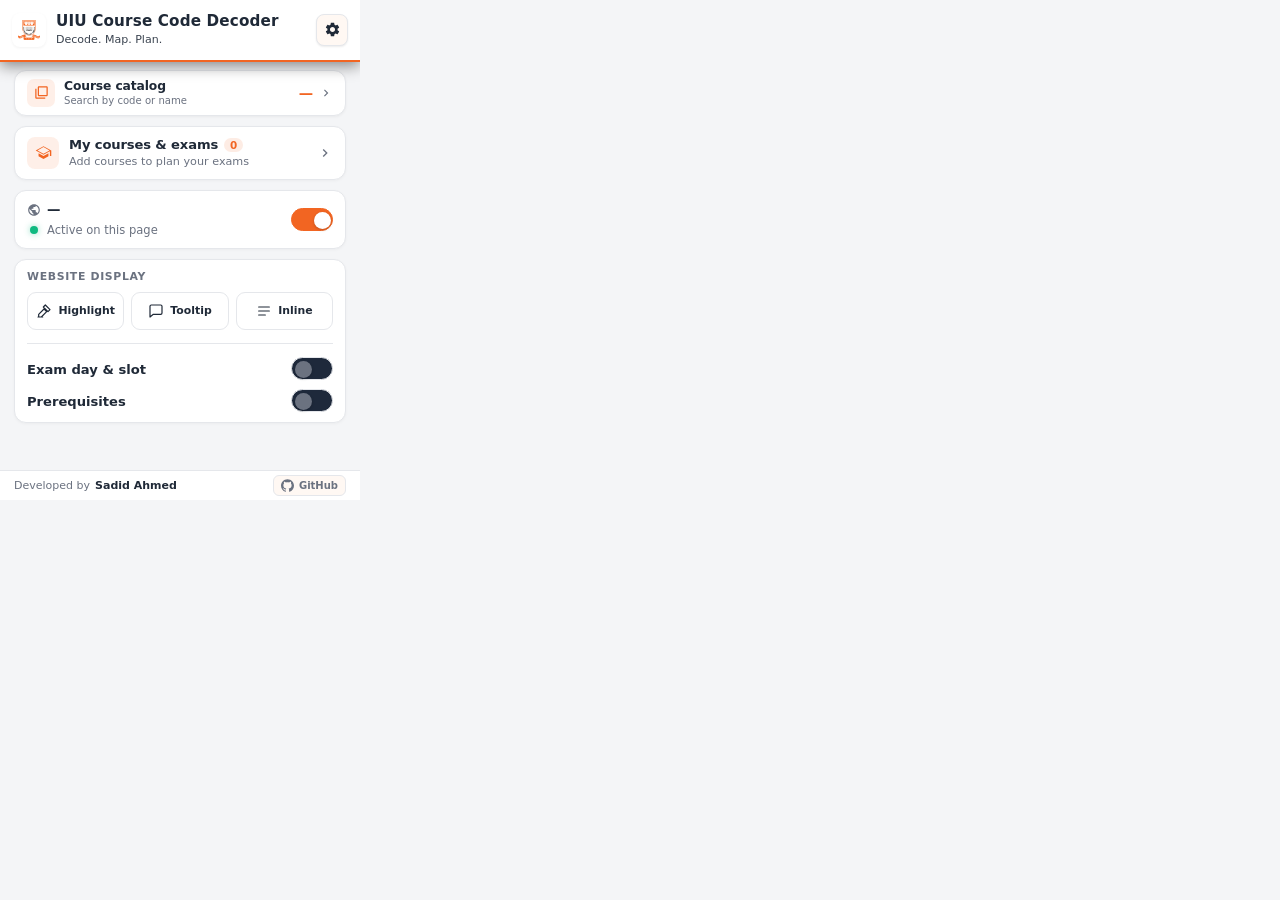
==== commit 8abb8c3f: "Reverted to the previous extension name" ====
--- a/popup.html
+++ b/popup.html
@@ -5,7 +5,7 @@
 <head>
   <meta charset="UTF-8" />
   <meta name="viewport" content="width=device-width, initial-scale=1.0" />
-  <title>UIU Course Companion</title>
+  <title>UIU Course Code Decoder</title>
   <link rel="stylesheet" href="popup.css" />
 </head>
 
@@ -134,7 +134,7 @@
         <div class="onboarding-content">
           <div class="onboarding-brand-row">
             <img src="icons/icon.png" alt="" class="onboarding-logo" width="40" height="40" />
-            <h1 id="welcomeTitle">UIU Course Companion</h1>
+            <h1 id="welcomeTitle">UIU Course Code Decoder</h1>
             <button type="button" class="onboarding-close" id="welcomeDismissBtn" aria-label="Close welcome and open Home" title="Open Home"><svg viewBox="0 0 24 24" fill="none" stroke="currentColor" stroke-width="1.8" stroke-linecap="round" stroke-linejoin="round" aria-hidden="true"><path d="M6 6l12 12M6 18 18 6"/></svg></button>
           </div>
           <p class="onboarding-tagline">Decode courses. Map prerequisites. Avoid exam clashes.</p>
@@ -159,7 +159,7 @@
           <img src="icons/icon.png" alt="Logo" style="width:22px;height:22px;object-fit:contain;" />
         </div>
         <div class="header-text" style="flex: 1;">
-          <h1>UIU Course Companion</h1>
+          <h1>UIU Course Code Decoder</h1>
           <p class="brand-tagline">Decode. Map. Plan.</p>
         </div>
         <button class="header-btn" id="openSettingsBtn" title="Settings" aria-label="Settings">
